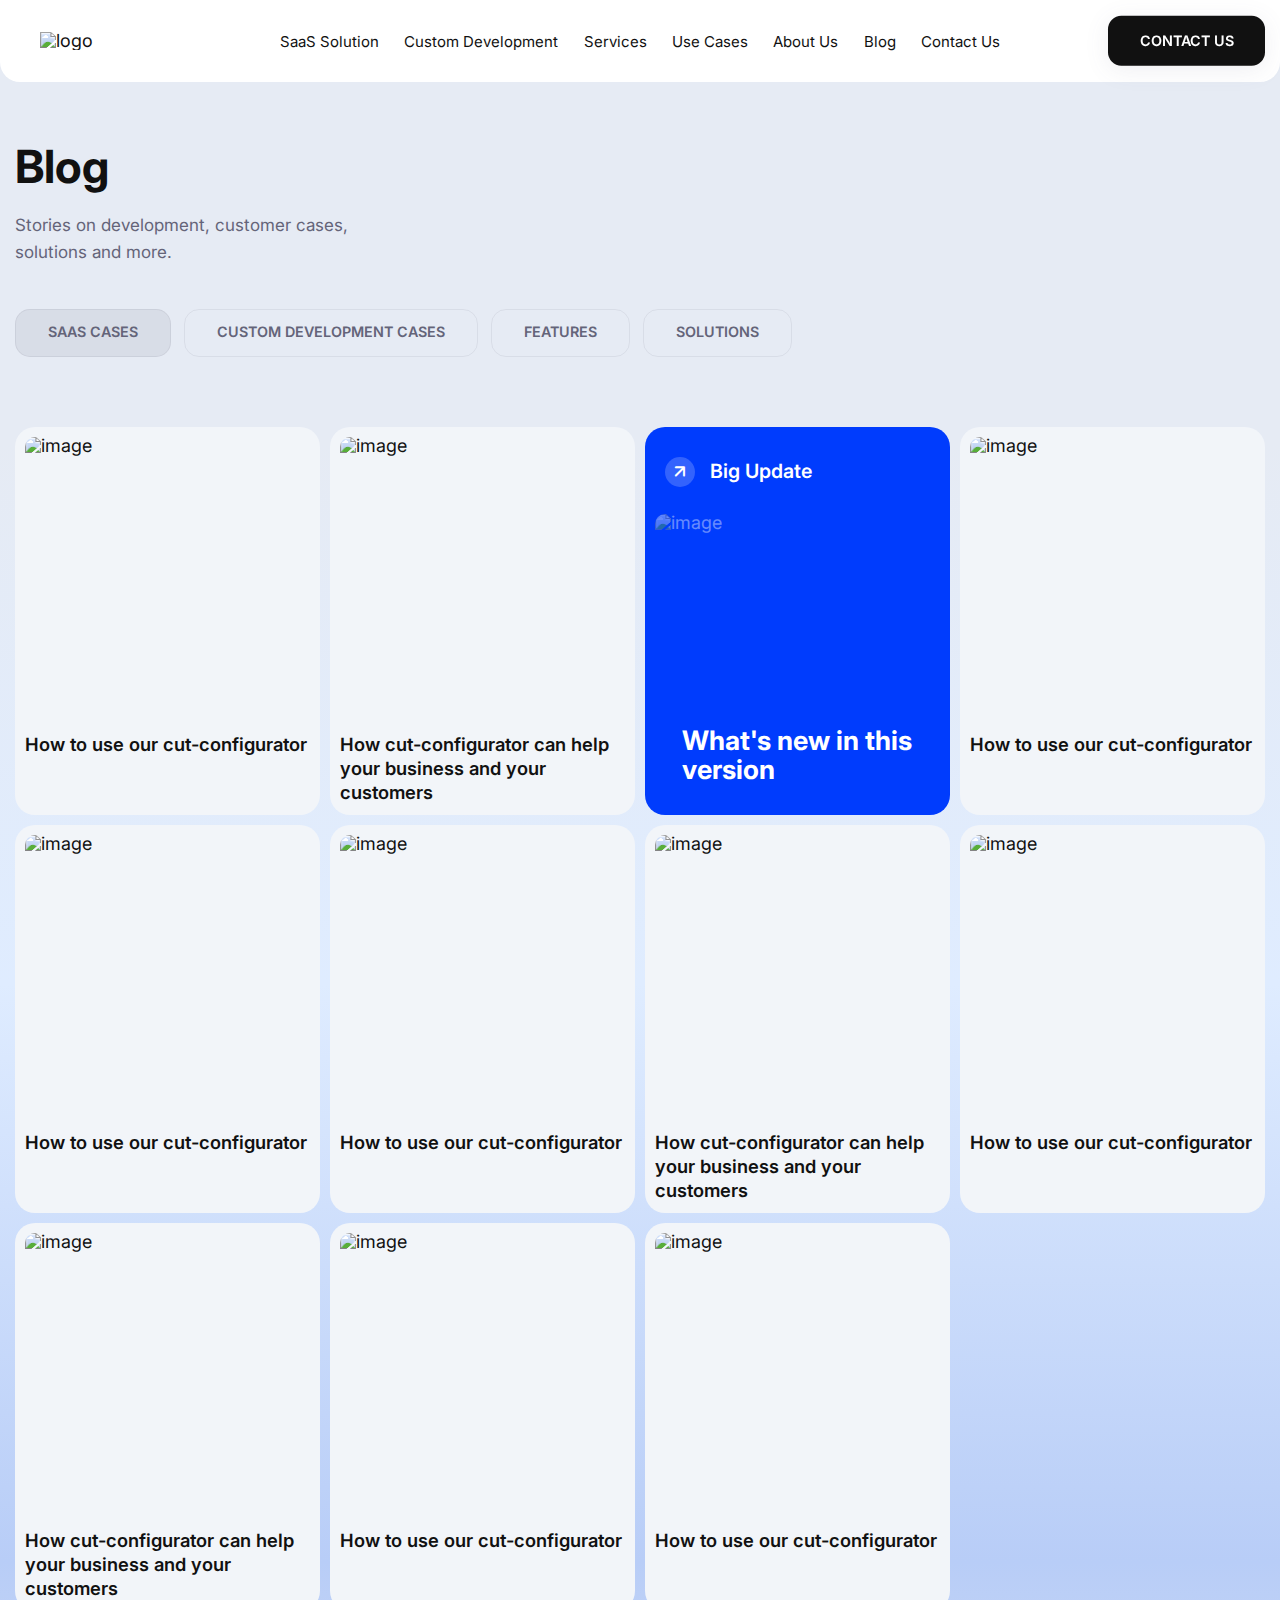
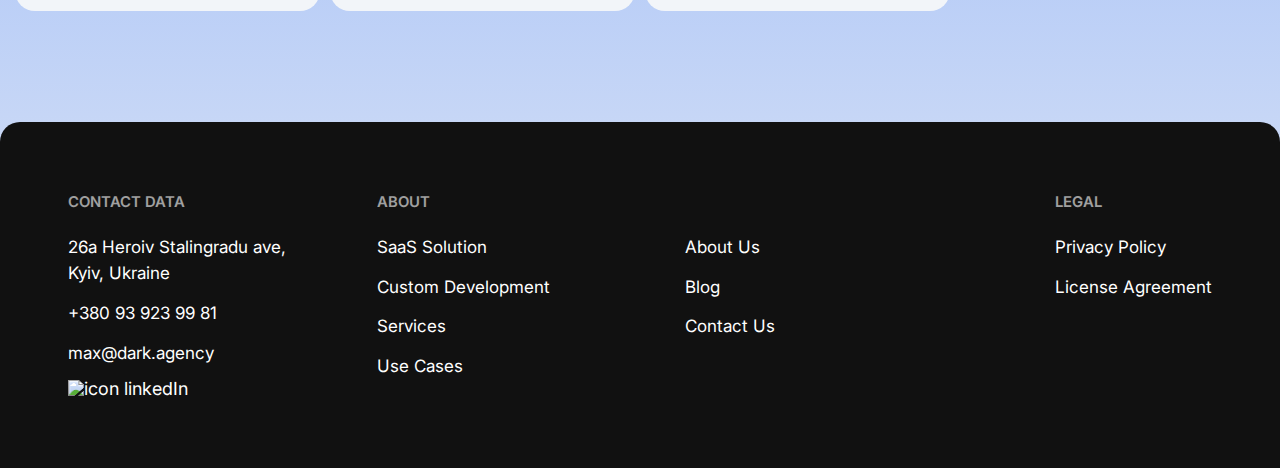
==== blog.html @ 87452d44 "Add files via upload" ====
<!DOCTYPE html>
<html lang="en">

<head>
	<title>Blog</title>
	<meta charset="UTF-8">
	<meta name="format-detection" content="telephone=no">
	<!-- <style>body{opacity: 0;}</style> -->
	<link rel="stylesheet" href="css/style.min.css?_v=20240519044227">
	<link rel="stylesheet" href="files/intl-tel-input/intlTelInput.css?_v=20240519044227">
	<link rel="shortcut icon" href="favicon.ico">
	<!-- <meta name="robots" content="noindex, nofollow"> -->
	<meta name="viewport" content="width=device-width, initial-scale=1.0">
</head>

<body>
	<div class="wrapper">
		<header class="header">
			<div class="header__box">
				<a href="home.html" class="header__logo"><img src="img/logo.svg" alt="logo"></a>
				<div class="header__menu menu">
					<nav class="menu__body">
						<div class="menu__label">Menu</div>
						<ul class="menu__list">
							<li class="menu__item _icon-arrow-link"><a href="saas.html" class="menu__link">SaaS Solution</a></li>
							<li class="menu__item _icon-arrow-link"><a href="dev.html" class="menu__link">Custom Development</a></li>
							<li class="menu__item _icon-arrow-link"><a href="services.html" class="menu__link">Services</a></li>
							<li class="menu__item _icon-arrow-link"><a href="cases.html" class="menu__link">Use Cases</a></li>
							<li class="menu__item _icon-arrow-link"><a href="about.html" class="menu__link">About Us</a></li>
							<li class="menu__item _icon-arrow-link"><a href="#" class="menu__link">Blog</a></li>
							<li class="menu__item _icon-arrow-link"><a href="contact.html" class="menu__link">Contact Us</a></li>
						</ul>
					</nav>
				</div>
				<a href="#" data-popup="#popup" data-da=".menu__body, 1200" class="header__button button">Contact us</a>
				<div class="header__actions">
					<a href="#" data-popup="#popup" class="header__button-mobile button _icon-mail"><span>Contact us</span></a>
					<button type="button" class="menu__icon icon-menu"><span></span></button>
				</div>
			</div>
		</header>

		<main class="page-blog">
			<section class="page-blog__hero hero-blog">
				<div class="hero-blog__container">
					<div class="hero-blog__top">
						<h1 class="hero-blog__title">Blog</h1>
						<div class="hero-blog__text text">Stories on development, customer cases, solutions and more.</div>
					</div>
					<div class="hero-blog__top__cards">
						<div class="cards-blog">
							<div class="cards-blog__nav-box">
								<nav class="cards-blog__navigation">
									<button data-filter="Saas-cases" type="button" class="cards-blog__title active">Saas cases</button>
									<button data-filter="dev-cases" type="button" class="cards-blog__title">custom development cases</button>
									<button data-filter="features" type="button" class="cards-blog__title">features</button>
									<button data-filter="solutions" type="button" class="cards-blog__title">solutions</button>
								</nav>
							</div>
							<div class="cards-blog__content">
								<article data-filter="Saas-cases" class="cards-blog__item item-blog">
									<a href="article.html" class="item-blog__image">
										<img src="img/our-blog/image_1.webp" alt="image">
									</a>
									<div class="item-blog__body">
										<a href="article.html" class="item-blog__title">How to use our cut-configurator</a>
										<a href="article.html" class="item-blog__button button">Read article</a>
									</div>
								</article>
								<article data-filter="dev-cases" class="cards-blog__item item-blog">
									<a href="article.html" class="item-blog__image">
										<img src="img/our-blog/image_2.webp" alt="image">
									</a>
									<div class="item-blog__body">
										<a href="article.html" class="item-blog__title">How cut-configurator can help your business and your customers</a>
										<a href="article.html" class="item-blog__button button">Read article</a>
									</div>
								</article>
								<article data-filter="features" class="cards-blog__item item-blog item-blog-blue">
									<div class="item-blog__label _icon-arrow-link">Big Update</div>
									<a href="article.html" class="item-blog__image item-blog__image-blue">
										<img src="img/our-blog/image_4.webp" alt="image">
									</a>
									<a href="article.html" class="item-blog__title item-blog__title-blue">What's new in this version</a>
								</article>
								<article data-filter="Saas-cases" class="cards-blog__item item-blog">
									<a href="article.html" class="item-blog__image">
										<img src="img/our-blog/image_3.webp" alt="image">
									</a>
									<div class="item-blog__body">
										<a href="article.html" class="item-blog__title">How to use our cut-configurator</a>
										<a href="article.html" class="item-blog__button button">Read article</a>
									</div>
								</article>
								<article data-filter="solutions" class="cards-blog__item item-blog">
									<a href="article.html" class="item-blog__image">
										<img src="img/our-blog/image_3.webp" alt="image">
									</a>
									<div class="item-blog__body">
										<a href="article.html" class="item-blog__title">How to use our cut-configurator</a>
										<a href="article.html" class="item-blog__button button">Read article</a>
									</div>
								</article>
								<article data-filter="features" class="cards-blog__item item-blog">
									<a href="article.html" class="item-blog__image">
										<img src="img/our-blog/image_1.webp" alt="image">
									</a>
									<div class="item-blog__body">
										<a href="article.html" class="item-blog__title">How to use our cut-configurator</a>
										<a href="article.html" class="item-blog__button button">Read article</a>
									</div>
								</article>
								<article data-filter="solutions" class="cards-blog__item item-blog">
									<a href="article.html" class="item-blog__image">
										<img src="img/our-blog/image_2.webp" alt="image">
									</a>
									<div class="item-blog__body">
										<a href="article.html" class="item-blog__title">How cut-configurator can help your business and your customers</a>
										<a href="article.html" class="item-blog__button button">Read article</a>
									</div>
								</article>
								<article data-filter="Saas-cases" class="cards-blog__item item-blog">
									<a href="article.html" class="item-blog__image">
										<img src="img/our-blog/image_1.webp" alt="image">
									</a>
									<div class="item-blog__body">
										<a href="article.html" class="item-blog__title">How to use our cut-configurator</a>
										<a href="article.html" class="item-blog__button button">Read article</a>
									</div>
								</article>
								<article data-filter="Saas-cases" class="cards-blog__item item-blog">
									<a href="article.html" class="item-blog__image">
										<img src="img/our-blog/image_2.webp" alt="image">
									</a>
									<div class="item-blog__body">
										<a href="article.html" class="item-blog__title">How cut-configurator can help your business and your customers</a>
										<a href="article.html" class="item-blog__button button">Read article</a>
									</div>
								</article>
								<article data-filter="dev-cases" class="cards-blog__item item-blog">
									<a href="article.html" class="item-blog__image">
										<img src="img/our-blog/image_3.webp" alt="image">
									</a>
									<div class="item-blog__body">
										<a href="article.html" class="item-blog__title">How to use our cut-configurator</a>
										<a href="article.html" class="item-blog__button button">Read article</a>
									</div>
								</article>
								<article data-filter="dev-cases" class="cards-blog__item item-blog">
									<a href="article.html" class="item-blog__image">
										<img src="img/our-blog/image_1.webp" alt="image">
									</a>
									<div class="item-blog__body">
										<a href="article.html" class="item-blog__title">How to use our cut-configurator</a>
										<a href="article.html" class="item-blog__button button">Read article</a>
									</div>
								</article>
							</div>
						</div>
					</div>
				</div>
			</section>
		</main>
		<footer class="footer">
			<div class="footer__box">
				<div class="footer__body">
					<div class="footer__contact contact-footer">
						<div class="contact-footer__label footer__label">Contact data</div>
						<div class="contact-footer__body">
							<a href="https://maps.app.goo.gl/h1xusUTWnPDBeWwU9" class="contact-footer__link footer__link">26a Heroiv Stalingradu ave,
								Kyiv, Ukraine</a>
							<a href="tel:+380939239981" class="contact-footer__link footer__link">+380 93 923 99 81</a>
							<a href="mailto:max@dark.agency" class="contact-footer__link footer__link">max@dark.agency</a>
							<a href="#" class="contact-footer__link-social">
								<img src="img/icons/icon-linkedIn.svg" alt="icon linkedIn">
							</a>
						</div>
					</div>
					<div class="footer__about about-footer">
						<div class="about-footer__label footer__label">About</div>
						<nav class="about-footer__body">
							<ul class="about-footer__list">
								<li class="about-footer__item"><a href="saas.html" class="about-footer__link footer__link">SaaS Solution</a></li>
								<li class="about-footer__item"><a href="about.html" class="about-footer__link footer__link">About Us</a></li>
								<li class="about-footer__item"><a href="dev.html" class="about-footer__link footer__link">Custom Development</a></li>
								<li class="about-footer__item"><a href="#" class="about-footer__link footer__link">Blog</a></li>
								<li class="about-footer__item"><a href="services.html" class="about-footer__link footer__link">Services</a></li>
								<li class="about-footer__item"><a href="contact.html" class="about-footer__link footer__link">Contact Us</a></li>
								<li class="about-footer__item"><a href="cases.html" class="about-footer__link footer__link">Use Cases</a></li>
							</ul>
						</nav>
					</div>
					<div class="footer__legal legal-footer">
						<div class="legal-footer__label footer__label">Legal</div>
						<div class="legal-footer__body">
							<a href="#" class="legal-footer__link footer__link">Privacy Policy</a>
							<a href="#" class="legal-footer__link footer__link">License Agreement</a>
						</div>
					</div>
				</div>
			</div>
		</footer>
	</div>
	<div id="popup" aria-hidden="true" class="popup">
		<div class="popup__wrapper">
			<div class="popup__content">
				<div class="popup__close-block">
					<div class="popup__dot"></div>
					<div class="popup__dot"></div>
					<button data-close type="button" class="popup__close">
						<img src="img/icons/icon-close.svg" alt="icon">
					</button>
				</div>
				<div class="popup__body">
					<div class="popup__images">
						<div class="popup__image popup__image_1">
							<img src="img/popup/image_1.webp" alt="image">
						</div>
						<div class="popup__image popup__image_2">
							<img src="img/popup/image_2.webp" alt="image">
						</div>

					</div>
					<div class="popup__box">
						<h2 class="popup__title">Get in Touch</h2>
						<div class="popup__text">Simply want to connect or have a general inquiry? Feel free to reach out, and we’ll get back to you as soon as we can.</div>
						<div class="popup__form">
							<form action="files/sendmail/sendmail.php" method="POST" class="form__body">
								<div class="form__item">
									<label for="formFirstNamePopup" class="form__label">First Name</label>
									<input type="text" name="form[first-name]" id="formFirstNamePopup" data-error="Error" placeholder="John" class="input">
								</div>
								<div class="form__item">
									<label for="formLastNamePopup" class="form__label">last Name</label>
									<input type="text" name="form[last-name]" id="formLastNamePopup" data-error="Error" placeholder="" class="input">
								</div>
								<div class="form__item">
									<label for="formEmailPopup" class="form__label">Email</label>
									<input type="email" name="form[email]" id="formEmailPopup" data-error="Error" placeholder="E-mail" class="input">
								</div>
								<div class="form__item">
									<label for="formCountryPopup" class="form__label">Country</label>
									<input type="text" name="form[country]" id="formCountryPopup" data-error="Error" placeholder="Germany" class="input">
								</div>
								<div class="form__item">
									<label for="formPhonePopup" class="form__label">Phone</label>
									<input type="tel" name="form[phone]" id="formPhonePopup" data-error="Error" placeholder="" class="input">
								</div>
								<div class="form__item">
									<label for="formNamePopup" class="form__label">First Name</label>
									<input type="text" name="form[name]" id="formNamePopup" data-error="Error" placeholder="Optional" class="input">
								</div>
								<div class="form__item form__item_message">
									<label for="formMessagePopup" class="form__label">Message</label>
									<input type="text" name="form[message]" id="formMessagePopup" data-error="Error" placeholder="Message" class="input input_message-popup">
								</div>
								<button type="submit" class="button">Send request</button>
							</form>
						</div>
					</div>
				</div>
			</div>
		</div>
	</div>
	<script src="js/app.min.js?_v=20240519044227"></script>
	<script src="files/intl-tel-input/intlTelInput.js?_v=20240519044227"></script>
	<script src="files/intl-tel-input/utils.js?_v=20240519044227"></script>
</body>

</html>
---- css/style.min.css ----
@import url(https://fonts.googleapis.com/css?family=Inter:regular,600,700&display=swap);@import url(https://fonts.googleapis.com/css?family=Allerta+Stencil:regular&display=swap);@font-face{font-family:icons;font-display:swap;src:url(../fonts/icons.woff2) format("woff2");font-weight:400;font-style:normal}[class*=_icon-]::before{font-family:icons;font-style:normal;font-weight:400;font-variant:normal;text-transform:none;line-height:1;-webkit-font-smoothing:antialiased;-moz-osx-font-smoothing:grayscale}._icon-app:before{content:"\e906";color:#003cfd}._icon-idea:before{content:"\e907";color:#003cfd}._icon-strategy:before{content:"\e905";color:#003cfd}._icon-commerce:before{content:"\e904"}._icon-code:before{content:"\e903"}._icon-arrow-link:before{content:"\e900";color:#fff}._icon-arrow:before{content:"\e901";color:#fff}._icon-mail:before{content:"\e902";color:#fff}*{padding:0;margin:0;border:0}*,*::after,*::before{box-sizing:border-box}*::after,*::before{display:inline-block}body,html{height:100%;min-width:320px}body{color:#111;line-height:1;font-family:Inter;font-size:1.125rem;-ms-text-size-adjust:100%;-moz-text-size-adjust:100%;-webkit-text-size-adjust:100%;-webkit-font-smoothing:antialiased;-moz-osx-font-smoothing:grayscale}button,input,textarea{font-family:Inter;font-size:inherit;line-height:inherit;color:inherit;background-color:transparent}input,textarea{width:100%}button,option,select{cursor:pointer}a{display:inline-block;color:inherit;text-decoration:none}ul li{list-style:none}img{vertical-align:top}h1,h2,h3,h4,h5,h6{font-weight:inherit;font-size:inherit}.lock body{overflow:hidden;touch-action:none;-ms-scroll-chaining:none;overscroll-behavior:none}.wrapper{min-height:100%;display:flex;flex-direction:column;overflow:hidden;background:linear-gradient(180deg,#e6ebf4 21.42%,#dfecff 47.55%,#b8cdf7 75.49%,#e6ebf4 100%)}@supports (overflow:clip){.wrapper{overflow:clip}}.wrapper > main{flex:1 1 auto}.wrapper > *{min-width:0}[class*=__container]{max-width:83.875rem;margin:0 auto;padding:0 .9375rem}.button{display:inline-flex;justify-content:center;align-items:center;padding:0 2.1875rem;height:3.375rem;border-radius:.9375rem;font-size:.9375rem;line-height:145%;font-weight:600;text-transform:uppercase;color:#fff;background-color:#003cfd;transition:all .5s ease 0s}.button:active{background-color:#0037ea;color:rgba(255,255,255,.7)}.button--fw{width:100%}.button_big{height:4.375rem;padding:0 5rem;font-size:1.125rem}.button_white{border:1px solid #fff;background-color:transparent;box-shadow:0 4px 24px 0 rgba(96,96,129,.1)}input[type=email],input[type=tel],input[type=text],textarea{-webkit-appearance:none;appearance:none}.input{border-radius:0!important;width:100%;display:block;padding:0;height:1.5625rem;caret-color:inherit;font-size:1rem}.input._form-focus{outline:0}.input[placeholder]:not([data-placeholder-nohiden])::-webkit-input-placeholder{-webkit-transition:opacity .3s;transition:opacity .3s}.input[placeholder]:not([data-placeholder-nohiden]):-ms-input-placeholder{-ms-transition:opacity .3s;transition:opacity .3s}.input[placeholder]:not([data-placeholder-nohiden])::-ms-input-placeholder{-ms-transition:opacity .3s;transition:opacity .3s}.input[placeholder]:not([data-placeholder-nohiden])::placeholder{transition:opacity .3s}.input[placeholder]:not([data-placeholder-nohiden]):focus::-webkit-input-placeholder{opacity:0}.input[placeholder]:not([data-placeholder-nohiden]):focus:-ms-input-placeholder{opacity:0}.input[placeholder]:not([data-placeholder-nohiden]):focus::-ms-input-placeholder{opacity:0}.input[placeholder]:not([data-placeholder-nohiden]):focus::placeholder{opacity:0}textarea.input{resize:none;padding:0 0}body::after{content:"";background-color:rgba(0,0,0,.5);position:fixed;width:100%;height:100%;top:0;left:0;opacity:0;transition:opacity .8s ease 0s;pointer-events:none;z-index:149}.popup-show body::after{opacity:1}.popup{position:fixed;top:0;left:0;bottom:0;right:0;padding:30px 10px;transition:visibility .8s ease 0s;visibility:hidden;pointer-events:none}.popup_show{z-index:150;visibility:visible;overflow:auto;pointer-events:auto}.popup_show .popup__content{visibility:visible;-webkit-transform:scale(1);transform:scale(1)}.popup__wrapper{display:flex;flex-direction:column;align-items:center;min-height:100%;flex:1 1 auto;width:100%;display:flex;justify-content:center;align-items:center;position:relative}.popup__content{visibility:hidden;-webkit-transform:scale(0);transform:scale(0);transition:-webkit-transform .3s ease 0s;transition:transform .3s ease 0s;transition:transform .3s ease 0s,-webkit-transform .3s ease 0s;background-color:#fff;padding:70px;width:100%;max-width:1130px;border-radius:20px;overflow:hidden}.lock .popup__content{visibility:visible}.popup__close-block{position:absolute;top:15px;right:15px;display:flex;align-items:center;gap:.6875rem}.popup__dot{width:1rem;height:1rem;border-radius:50%;background-color:#e6ebf4}.popup__close{width:1.875rem;height:1.875rem;border-radius:50%;background-color:#d1d8e5}.popup__close img{max-width:100%}.popup__body{display:flex;justify-content:end}.popup__images{width:34.6875rem;display:flex;flex-direction:column;gap:.625rem;position:absolute;top:1.25rem;left:-14.5rem}.popup__image{width:100%;padding-bottom:68.2882882883%;position:relative}.popup__image img{position:absolute;width:100%;height:100%;top:0;left:0;-o-object-fit:cover;object-fit:cover}.popup__box{flex:0 1 66.262626%}.popup__title{font-size:2rem;font-weight:700;line-height:120%}.popup__title:not(:last-child){margin-bottom:1.25rem}.popup__text{font-size:1.125rem;line-height:155%;color:#646479}.popup__text:not(:last-child){margin-bottom:2.5rem}.ibg{width:100%;height:100%;-o-object-fit:cover;object-fit:cover}.ibg--top{-o-object-position:top;object-position:top}.ibg--bottom{-o-object-position:bottom;object-position:bottom}.ibg--left{-o-object-position:left;object-position:left}.ibg--right{-o-object-position:right;object-position:right}.ibg--contain{-o-object-fit:contain;object-fit:contain}.title{font-size:3rem;font-weight:700;line-height:110%}.text{font-size:1.125rem;line-height:155%;color:#646479}.swiper-pagination-bullet{flex:0 0 1.875rem;width:1.875rem;height:.125rem;border-radius:.125rem;background-color:rgba(255,255,255,.4)}.swiper-pagination-bullet-active{background-color:#fff}.demo{display:flex;justify-content:center}.demo__box{flex:0 1 93.25rem;max-width:100%;background:linear-gradient(134deg,#6000fd 0,#9758fe 17.5%,#ac79ff 29.5%,#f8a540 68.5%,#ff7967 84.5%,#ff6e5a 100%);color:#fff;border-radius:1.25rem;padding:8.125rem 5.625rem 0 5.625rem}.demo__body{max-width:82rem}.demo__content{display:flex;flex-direction:column;align-items:center}.demo__content:not(:last-child){margin-bottom:5rem}.demo__title{max-width:54.625rem;text-align:center}.demo__title:not(:last-child){margin-bottom:1.875rem}.demo__text{max-width:41.0625rem;text-align:center;color:#fff}.demo__text:not(:last-child){margin-bottom:1.875rem}.demo__image{padding-bottom:24.9237804878%;border-radius:1.25rem;overflow:hidden;position:relative}.demo__image img{position:absolute;width:100%;height:100%;top:0;left:0;-o-object-fit:cover;object-fit:cover}.stories__content{display:flex;flex-direction:column;align-items:center}.stories__title{max-width:31.25rem;text-align:center}.stories__text{max-width:40.625rem;text-align:center}.stories__button{background-color:inherit;border:1px solid #003cfd;color:#003cfd;padding:0 5.5rem}.stories__items{display:grid;grid-template-columns:repeat(3,1fr);gap:.625rem}.faq__columns{display:flex;gap:.9375rem}.faq__column{flex:0 1 50%}.faq__title:not(:last-child){margin-bottom:1.875rem}.faq__items{margin-top:.9375rem}.faq__item:not(:last-child){margin-bottom:3.75rem}.item-faq{position:relative}.item-faq:not(:last-child)::after{content:"";position:absolute;bottom:-1.875rem;left:0;width:100%;height:.0625rem;background-color:rgba(0,60,253,.1)}.item-faq__title{font-size:1.25rem;font-weight:600;line-height:110%}.item-faq__title:not(:last-child){margin-bottom:.9375rem}.item-faq__text{font-size:1rem;line-height:155%;color:#646479}.item-blue{padding-left:1.5625rem;position:relative}.item-blue::before{content:"";position:absolute;top:0;left:0;width:.125rem;height:100%;background-color:#003cfd}.item-blue:not(:last-child){margin-bottom:2.5rem}.item-blue__title{font-size:1.25rem;font-weight:600;line-height:110%}.item-blue__title:not(:last-child){margin-bottom:.9375rem}.reviews__top{display:flex;-webkit-column-gap:.9375rem;-moz-column-gap:.9375rem;column-gap:.9375rem}.reviews__top:not(:last-child){margin-bottom:.625rem}.reviews__top_about{flex-direction:column;align-items:center}.reviews__top_about:not(:last-child){margin-bottom:5rem}.reviews__content{flex:0 1 50%}.reviews__title{text-align:center}.reviews__title_about{max-width:31.25rem}.reviews__comment{flex:0 1 50%}.reviews__items{display:grid;grid-template-columns:repeat(3,1fr);gap:.6875rem;align-items:start}.item-reviews{background:rgba(242,245,249,.6);padding:2.5rem;border-radius:1.25rem;display:flex;flex-direction:column;align-items:start;gap:1.25rem}.item-reviews__quote{font-size:1rem;line-height:155%}.item-reviews__author{line-height:120%}.item-reviews__name{font-size:1rem;font-weight:700}.item-reviews__position{font-size:.875rem;opacity:.5}.header{position:fixed;z-index:99;width:100%}.header__box{max-width:93.25rem;margin:0 auto;min-height:5.125rem;background-color:#fff;border-radius:0 0 20px 20px;position:relative;display:flex;justify-content:center;align-items:center;transition:all .5s ease 0s}._header-scroll .header__box{background-color:rgba(255,255,255,.8)}.header__logo{position:absolute;top:50%;left:2.5rem;-webkit-transform:translate(0,-50%);transform:translate(0,-50%);display:flex;align-items:center}.header__logo img{max-width:100%}.header__menu{flex:1 1 100%}.header__actions{position:absolute;top:50%;right:.625rem;-webkit-transform:translate(0,-50%);transform:translate(0,-50%);display:flex;gap:.3125rem;align-items:center}.header__button{box-shadow:0 4px 24px 0 rgba(96,96,129,.1);background-color:#111}.header__button-mobile{display:flex;gap:.5rem;height:2.25rem!important;padding:0 1rem;font-size:.6875rem;border:1px solid #d8e2ef;background-color:#fff;color:#111}.header__button-mobile::before{color:#111;font-size:1.25rem;transition:color .5s ease 0s}.menu{display:flex;justify-content:center;align-items:center}.menu__label{font-weight:600;font-size:.8125rem;line-height:145%;text-transform:uppercase;color:#646479;opacity:.6}.menu__label:not(:last-child){margin-bottom:1.875rem}.menu__list{display:flex;-webkit-column-gap:1.875rem;-moz-column-gap:1.875rem;column-gap:1.875rem;row-gap:.9375rem}.menu__item{font-size:.9375rem;line-height:140%;transition:color .5s ease 0s}@-webkit-keyframes items-slide{100%{opacity:1;-webkit-transform:translate(0,0);transform:translate(0,0)}}@keyframes items-slide{100%{opacity:1;-webkit-transform:translate(0,0);transform:translate(0,0)}}.menu .menu__item:nth-child(1){-webkit-animation-delay:0s;animation-delay:0s}.menu .menu__item:nth-child(2){-webkit-animation-delay:.1s;animation-delay:.1s}.menu .menu__item:nth-child(3){-webkit-animation-delay:.2s;animation-delay:.2s}.menu .menu__item:nth-child(4){-webkit-animation-delay:.3s;animation-delay:.3s}.menu .menu__item:nth-child(5){-webkit-animation-delay:.4s;animation-delay:.4s}.menu .menu__item:nth-child(6){-webkit-animation-delay:.5s;animation-delay:.5s}.menu .menu__item:nth-child(7){-webkit-animation-delay:.6s;animation-delay:.6s}.icon-menu{display:none}.footer{position:relative;z-index:2}.footer__box{max-width:93.25rem;margin:0 auto;background-color:#111;color:#fff;border-radius:20px 20px 0 0;padding:5rem 5.625rem}.footer__body{display:flex;gap:5rem}.footer__label{font-weight:600;line-height:145%;text-transform:uppercase;opacity:.6}.footer__label:not(:last-child){margin-bottom:1.25rem}.footer__link{max-width:15rem;line-height:155%;font-size:1.125rem;transition:color .5s ease 0s}.footer__about{flex:1 1 auto}.contact-footer__body{display:flex;flex-direction:column;gap:.9375rem}.about-footer__list{display:grid;grid-template-columns:repeat(2,1fr);justify-content:space-between;gap:.9375rem}.legal-footer__body{display:flex;flex-direction:column;gap:.9375rem}.page__hero{margin-top:10.375rem;margin-bottom:7.5rem}.page__cut-config{margin-bottom:8.125rem}.page__what-we-do{margin-bottom:8.125rem}.page__materials{margin-bottom:8.125rem}.page__solutions{margin-bottom:21.375rem}.page__reviews{margin-bottom:8.125rem}.page__our-blog{margin-bottom:8.125rem}.page__request{margin-bottom:8.125rem}.hero__body{display:flex;align-items:center;gap:2.5rem}.hero__content{flex:0 0 50%}.hero__title{font-size:3.75rem;font-weight:700;line-height:110%;max-width:36rem}.hero__text{max-width:31.25rem}.hero__button{height:4.375rem;padding:0 5rem}.hero__media{flex:0 1 50%;padding-bottom:37.9573170732%;position:relative}.hero__media video{position:absolute;width:100%;height:100%;top:0;left:0;-o-object-fit:cover;object-fit:cover;mix-blend-mode:darken}.cut-config{position:relative;z-index:2}.cut-config::before{content:"cut configurator";position:absolute;z-index:-1;width:100%;text-align:center;top:-4.125rem;left:0;font-family:Allerta Stencil;font-size:7.5rem;line-height:110%;text-transform:uppercase;color:rgba(0,60,253,.05)}.cut-config__body{border-radius:1.25rem;overflow:hidden}.cut-config__head{aspect-ratio:1312/54}.cut-config__media{padding-bottom:57.1646341463%;position:relative}.cut-config__media video{position:absolute;width:100%;height:100%;top:0;left:0;-o-object-fit:cover;object-fit:cover}.what-we-do__container{overflow:clip!important;position:relative;z-index:2}.what-we-do__container::before{content:"Services";position:absolute;z-index:-1;width:100%;top:50%;left:0;-webkit-transform:translate(0,-50%);transform:translate(0,-50%);font-family:Allerta Stencil;font-size:7.5rem;line-height:110%;text-transform:uppercase;color:rgba(0,60,253,.05)}.what-we-do__columns{display:flex;gap:1.5625rem}.what-we-do__column{flex:0 1 50%}.content-what-we-do{position:sticky;top:.9375rem}.content-what-we-do__text{max-width:27.5rem}.item-what-we-do{border-radius:1.25rem;padding:2.5rem;background:linear-gradient(134deg,#6000fd 0,#9758fe 17.5%,#ac79ff 29.5%,#f8a540 68.5%,#ff7967 84.5%,#ff6e5a 100%);color:#fff}.item-what-we-do:not(:last-child){margin-bottom:.625rem}.item-what-we-do_white{background:#fff}.item-what-we-do__top{display:flex;align-items:center;gap:1.25rem}.item-what-we-do__top:not(:last-child){margin-bottom:2.5rem}.item-what-we-do__icon{width:2.5rem;height:2.5rem;border-radius:50%;background:rgba(255,255,255,.2);display:flex;justify-content:center;align-items:center}.item-what-we-do__icon::before{font-size:1.5rem}.item-what-we-do__icon_black{background:#111}.item-what-we-do__icon_black::before{color:#fff}.item-what-we-do__title{font-size:1.5625rem;line-height:110%;font-weight:600}.item-what-we-do__title_black{color:#111}.item-what-we-do__image{aspect-ratio:576/313}.item-what-we-do__text{font-size:1rem;line-height:155%}.item-what-we-do__text:not(:last-child){margin-bottom:2.5rem}.item-what-we-do__text_grey{color:#646479}.materials{display:flex;justify-content:center}.materials__box{flex:0 1 93.25rem;max-width:100%;background-color:#003cfd;border-radius:1.25rem;padding:8.125rem 5.625rem;text-align:center;overflow:hidden;position:relative}.materials__box::before{content:"Materials";position:absolute;width:100%;text-align:center;top:4rem;left:0;font-family:Allerta Stencil;font-size:7.5rem;line-height:110%;text-transform:uppercase;color:rgba(230,235,244,.1)}.materials__top{display:flex;flex-direction:column;align-items:center;color:#fff}.materials__title{max-width:50rem}.materials__text{max-width:40.9375rem;font-size:1.125rem;line-height:155%}.materials__slider-box{max-width:82rem}.materials__slider{overflow:visible!important;min-width:0}.materials__pagination{width:100%;height:.125rem;display:flex;justify-content:center;align-items:center;gap:.625rem;margin-top:1.875rem}.item-materials{position:relative;min-height:31.125rem;padding:2.5rem;border-radius:1.25rem;overflow:hidden;display:flex;flex-direction:column;justify-content:space-between;align-items:start}.item-materials__label{position:relative;z-index:2;display:flex;align-items:center;gap:1.25rem;line-height:110%;font-weight:600}.item-materials__label::before{font-size:1.375rem;font-weight:600;width:40px;height:40px;border-radius:50%;background-color:#111;display:flex;justify-content:center;align-items:center}.item-materials__image{position:absolute;top:0;left:0;width:100%;height:100%;-webkit-filter:blur(4px);filter:blur(4px)}.hover .item-materials__image{-webkit-filter:none;filter:none}.item-materials__button{opacity:0;visibility:hidden;pointer-events:none;transition:all .5s ease 0s}.hover .item-materials__button{position:relative;z-index:2;opacity:1;visibility:visible;pointer-events:auto}.solutions{position:relative;z-index:2}.solutions::before{content:"solution for business";position:absolute;z-index:-1;width:100%;text-align:center;bottom:-13.25rem;left:0;font-family:Allerta Stencil;font-size:7.5rem;line-height:110%;text-transform:uppercase;color:rgba(0,60,253,.05)}.solutions__content{display:flex;flex-direction:column;align-items:center}.solutions__title{max-width:31.25rem;text-align:center}.solutions__text{max-width:41.0625rem;text-align:center}.solutions__button{background-color:inherit;border:1px solid #003cfd;color:#003cfd;padding:0 5.5rem}.solutions__items{display:grid;grid-template-columns:repeat(3,1fr);gap:.625rem}.item-solutions{display:flex;flex-direction:column}.item-solutions__image{border-radius:1.25rem;overflow:hidden;position:relative;padding-bottom:99.7679814385%;transition:all .5s ease 0s}.item-solutions__image img{position:absolute;width:100%;height:100%;top:0;left:0;-o-object-fit:cover;object-fit:cover;opacity:0;visibility:hidden;transition:all .5s ease 0s}.touch .item-solutions__image img{opacity:1;visibility:visible}.item-solutions__image:not(:last-child){margin-bottom:.625rem}.item-solutions__body{flex:1 1 auto;padding:1.5625rem 1.875rem;display:flex;flex-direction:column;justify-content:stretch}.item-solutions__title-link{flex:1 1 auto}.item-solutions__title-link:not(:last-child){margin-bottom:1.25rem}.item-solutions__title{font-size:1.5625rem;font-weight:600;line-height:110%;display:flex;align-items:center;justify-content:start}.item-solutions__title::before{width:2.5rem;height:2.5rem;border-radius:50%;background-color:#111;display:flex;justify-content:center;align-items:center;font-weight:600}.item-solutions__text{font-size:1rem;line-height:155%}.item-solutions__text:not(:last-child){margin-bottom:1.5625rem}.item-solutions__button{width:100%}.comment-reviews{background:linear-gradient(134deg,#6000fd 0,#9758fe 17.5%,#ac79ff 29.5%,#f8a540 68.5%,#ff7967 84.5%,#ff6e5a 100%);color:#fff;padding:2.5rem;border-radius:1.25rem}.comment-reviews__icon{display:block}.comment-reviews__icon:not(:last-child){margin-bottom:1.875rem}.comment-reviews__quote{font-size:1.5625rem;font-weight:600;line-height:130%}.comment-reviews__quote:not(:last-child){margin-bottom:1.25rem}.comment-reviews__author{text-align:right;line-height:155%;font-size:1rem}.our-blog{display:flex;justify-content:center}.our-blog__box{flex:0 1 93.25rem;max-width:100%;margin:0 .625rem;background-color:#111;color:#fff;border-radius:1.25rem;padding:8.125rem 5.625rem;display:flex;flex-direction:column}.our-blog__columns{display:flex;gap:.9375rem}.our-blog__column{flex:0 1 50%}.our-blog__column-button{align-self:end;text-align:right}.our-blog__slider-box{max-width:82rem}.our-blog__slider{overflow:visible!important;min-width:0}.our-blog__pagination{width:100%;height:2px;display:flex;justify-content:center;align-items:center;gap:.625rem;margin-top:1.875rem}.item-our-blog{padding:.625rem;background-color:#1f1f1f;border-radius:1.25rem;height:26.125rem;overflow:hidden;display:flex;flex-direction:column;position:relative}.item-our-blog-blue{background-color:#003cfd;color:#fff}.item-our-blog__image{flex:1 0 18.75rem;position:relative;width:100%;border-radius:.625rem;overflow:hidden;transition:all .5s ease 0s}.item-our-blog__image img{position:absolute;width:100%;height:100%;top:0;left:0;-o-object-fit:cover;object-fit:cover}.item-our-blog__image:not(:last-child){margin-bottom:1.25rem}.item-our-blog__image-blue{opacity:.4}.item-our-blog__image-blue:not(:last-child){margin-bottom:0}.item-our-blog__body{flex:1 0 9.5rem;display:flex;flex-direction:column;align-items:start;color:#fff}.item-our-blog__title{flex:1 1 auto;font-size:1.25rem;line-height:130%;font-weight:600}.item-our-blog__title:not(:last-child){margin-bottom:1.25rem}.item-our-blog__title-blue{font-size:1.875rem;line-height:110%;font-weight:700;max-width:15rem;position:absolute;left:40px;bottom:30px}.item-our-blog__label{display:flex;align-items:center;gap:.9375rem;font-weight:600;line-height:110%;padding-top:1.25rem;padding-left:.625rem;padding-right:.625rem}.item-our-blog__label::before{width:1.875rem;height:1.875rem;border-radius:50%;background:rgba(255,255,255,.2);display:flex;justify-content:center;align-items:center;font-weight:600;transition:all .5s ease 0s}.item-our-blog__label:not(:last-child){margin-bottom:1.875rem}.request__container{position:relative;z-index:2}.request__container::before{content:"questions?";position:absolute;z-index:-1;width:100%;bottom:-1.1875rem;left:0;font-family:Allerta Stencil;font-size:7.5rem;line-height:110%;text-transform:uppercase;color:rgba(0,60,253,.05)}.request__body{display:flex;gap:.9375rem}.request__content{flex:0 1 50%}.request__title:not(:last-child){margin-bottom:1.875rem}.request__text{max-width:27.5rem}.request__form{flex:0 1 50%}.form__body{display:grid;grid-template-columns:repeat(2,1fr);-webkit-column-gap:2.5rem;-moz-column-gap:2.5rem;column-gap:2.5rem;row-gap:1.875rem}.form__item{display:flex;flex-direction:column;gap:.9375rem;position:relative}.form__item::after{content:"";position:absolute;left:0;bottom:-10px;width:100%;height:.0625rem;background-color:rgba(100,100,121,.4)}.form__label{font-weight:600;line-height:145%;text-transform:uppercase}.page-saas__hero{margin-top:10.375rem;margin-bottom:8.125rem}.page-saas__introduction{margin-bottom:8.125rem}.page-saas__reasons{margin-bottom:8.125rem}.page-saas__materials{margin-bottom:8.125rem}.page-saas__components{margin-bottom:8.125rem}.page-saas__integration{margin-bottom:8.125rem}.page-saas__stories{margin-bottom:18.25rem}.page-saas__faq{margin-bottom:5rem;position:relative}.page-saas__faq::before{content:"cut configurator";position:absolute;width:100%;text-align:center;top:-13.25rem;left:0;font-family:Allerta Stencil;font-size:7.5rem;line-height:110%;text-transform:uppercase;color:rgba(0,60,253,.05)}.page-saas__demo{-webkit-transform:translateY(50px);transform:translateY(50px)}.hero-saas__body{display:flex;align-items:start;gap:4.375rem}.hero-saas__media{flex:0 0 50%;padding-bottom:34.1463414634%;border-radius:1.25rem;overflow:hidden;position:relative}.hero-saas__media img,.hero-saas__media video{position:absolute;width:100%;height:100%;top:0;left:0;-o-object-fit:cover;object-fit:cover}.hero-saas__content{flex:0 1 50%}.hero-saas__title{max-width:36.25rem;font-size:3.375rem;font-weight:700;line-height:110%}.hero-saas__title:not(:last-child){margin-bottom:1.875rem}.hero-saas__text{max-width:31.25rem}.hero-saas__text:not(:last-child){margin-bottom:2.5rem}.introduction-saas__box{max-width:93.25rem;margin:0 auto;display:flex;flex-direction:column;align-items:center;position:relative}.introduction-saas__box::after{content:"saas solution";position:absolute;z-index:2;width:100%;text-align:center;bottom:-4.125rem;left:0;font-family:Allerta Stencil;font-size:7.5rem;line-height:110%;text-transform:uppercase;text-align:center;color:rgba(0,60,253,.05)}.introduction-saas__content{position:sticky;top:0}.introduction-saas__media-box{max-width:82rem;margin:0 20px;border-radius:1.25rem;overflow:hidden;position:relative;z-index:2;top:-10.875rem}.introduction-saas__media-head{aspect-ratio:1312/54;max-width:100%}.introduction-saas__media{padding-bottom:57.1646341463%;position:relative}.introduction-saas__media video{position:absolute;width:100%;height:100%;top:0;left:0;-o-object-fit:cover;object-fit:cover}.content-introduction-saas{border-radius:1.25rem;background-color:#003cfd;color:#fff;padding:8.125rem 5.625rem;min-height:39.25rem}.content-introduction-saas__columns{display:flex;gap:1.25rem}.content-introduction-saas__column{flex:0 1 50%}.content-introduction-saas__text{color:#e6ebf4}.content-introduction-saas__text p:not(:last-child){margin-bottom:1.5625rem}.reasons-saas__body{display:flex;flex-direction:column;align-items:center;gap:5rem}.reasons-saas__title{max-width:54.375rem;text-align:center}.reasons-saas__items{flex:1 1 auto;display:grid;grid-template-columns:repeat(4,1fr);-webkit-column-gap:.625rem;-moz-column-gap:.625rem;column-gap:.625rem}.item-reasons-saas{border-radius:1.25rem;background-color:#f2f5f9;padding:1.875rem}.item-reasons-saas__icon{max-width:2.5rem}.item-reasons-saas__icon img{max-width:100%}.item-reasons-saas__icon:not(:last-child){margin-bottom:1.875rem}.item-reasons-saas__title{font-size:1.25rem;line-height:110%;font-weight:600}.item-reasons-saas__title:not(:last-child){margin-bottom:1.25rem}.item-reasons-saas__text{font-size:1rem;line-height:155%}.materials-saas{display:flex;justify-content:center}.materials-saas__box{flex:0 1 93.25rem;max-width:100%;background-color:#003cfd;border-radius:1.25rem;padding:8.125rem 5.625rem;text-align:center;overflow:hidden;position:relative}.materials-saas__box::before{content:"Materials";position:absolute;width:100%;text-align:center;top:4rem;left:0;font-family:Allerta Stencil;font-size:7.5rem;line-height:110%;text-transform:uppercase;color:rgba(230,235,244,.1)}.materials-saas__body{display:flex;flex-direction:column;align-items:center}.materials-saas__title{max-width:54.625rem;color:#fff}.materials-saas__title:not(:last-child){margin-bottom:1.875rem}.materials-saas__text{max-width:41.0625rem;color:#e6ebf4}.materials-saas__text:not(:last-child){margin-bottom:3.125rem}.materials-saas__tabs{max-width:100%}.materials-saas__tabs:not(:last-child){margin-bottom:2.5rem}.materials-saas__text-bottom{max-width:41.0625rem;color:#e6ebf4}.materials-saas__text-bottom:not(:last-child){margin-bottom:1.875rem}.materials-saas__button{background-color:#fff;color:#003cfd}.tabs-materials-saas{width:100%;position:relative}.tabs-materials-saas::after{content:"";position:absolute;width:4.625rem;height:5.375rem;top:-2.25rem;right:18rem;background:url(../img/saas/materials/decor.svg) center/cover no-repeat}.tabs-materials-saas__navigation{display:flex;gap:.9375rem;justify-content:center}.tabs-materials-saas__navigation:not(:last-child){margin-bottom:3.125rem}.tabs-materials-saas__title{font-size:.9375rem;font-weight:600;line-height:145%;text-transform:uppercase;color:#fff;height:3.125rem;padding:0 2.1875rem;border:1px solid rgba(255,255,255,.2);border-radius:.9375rem;transition:all .5s ease 0s}.tabs-materials-saas__title._tab-active{border-color:#fff;box-shadow:0 4px 24px 0 rgba(96,96,129,.1)}.tabs-materials-saas__content{width:100%;height:46.125rem}.tabs-materials-saas__body{width:100%;height:100%;border-radius:1.25rem;overflow:hidden;position:relative}.tabs-materials-saas__body img{position:absolute;width:100%;height:100%;top:0;left:0;-o-object-fit:cover;object-fit:cover}.components-saas__body{display:flex;flex-direction:column;align-items:center}.components-saas__title{max-width:50rem;text-align:center}.components-saas__title:not(:last-child){margin-bottom:5rem}.components-saas__row{width:100%;display:grid;gap:.625rem}.components-saas__row_1{grid-template-columns:repeat(2,1fr)}.components-saas__row_2{grid-template-columns:repeat(3,1fr)}.components-saas__row:not(:last-child){margin-bottom:.625rem}.item-components-saas{border-radius:1.25rem;background-color:#f2f5f9;padding:3.125rem 3.125rem 0 3.125rem;display:flex;flex-direction:column}.item-components-saas__content_all{flex:1 1 auto}.item-components-saas__content:not(:last-child){margin-bottom:2.5rem}.item-components-saas__title{font-size:2rem;line-height:120%;font-weight:700}.item-components-saas__title:not(:last-child){margin-bottom:.9375rem}.item-components-saas__text{color:#111;max-width:23.5625rem}.item-components-saas__image{padding-bottom:43.6077057793%;border-radius:20px 20px 0 0;overflow:hidden;position:relative}.item-components-saas__image img{position:absolute;width:100%;height:100%;top:0;left:0;-o-object-fit:contain;object-fit:contain;-o-object-position:top;object-position:top}.item-components-saas__image_small{padding-bottom:63.746223565%}.integration-saas__body{display:flex;gap:5rem;align-items:start;position:relative}.integration-saas__media{flex:0 0 50%;padding-bottom:27.4390243902%;position:sticky;top:60%;top:6.25rem;border-radius:1.25rem;overflow:hidden}.integration-saas__media-mobile img{opacity:1}.integration-saas__media-mobile:not(:last-child){margin-bottom:2.5rem}.integration-saas__image{position:absolute;width:100%;height:100%;top:0;left:0;-o-object-fit:cover;object-fit:cover;opacity:0;transition:opacity .5s ease 0s}.integration-saas__image.active{opacity:1}.integration-saas__content{flex:0 1 50%}.integration-saas__item:not(:last-child){margin-bottom:6.25rem}.integration-saas__item_1._watcher-view .integration-saas__image_3{opacity:1}.integration-saas__title:not(:last-child){margin-bottom:1.875rem}.integration-saas__text p:not(:last-child){margin-bottom:1.875rem}.page-dev__hero{margin-top:10.375rem;margin-bottom:8.125rem}.page-dev__why{margin-bottom:8.125rem}.page-dev__process{margin-bottom:8.125rem}.page-dev__industries{margin-top:-8.125rem;margin-bottom:8.125rem}.page-dev__stories{margin-bottom:18.25rem}.page-dev__faq{margin-bottom:5rem;position:relative}.page-dev__faq::before{content:"find your decision";position:absolute;width:100%;text-align:center;top:-13.25rem;left:0;font-family:Allerta Stencil;font-size:7.5rem;line-height:110%;text-transform:uppercase;color:rgba(0,60,253,.05)}.page-dev__demo{-webkit-transform:translateY(50px);transform:translateY(50px)}.hero-dev__body{display:flex;align-items:start;gap:4.375rem}.hero-dev__media{flex:0 0 50%;padding-bottom:34.1463414634%;border-radius:1.25rem;overflow:hidden;position:relative}.hero-dev__media img,.hero-dev__media video{position:absolute;width:100%;height:100%;top:0;left:0;-o-object-fit:cover;object-fit:cover}.hero-dev__content{flex:0 1 50%}.hero-dev__title{max-width:36.25rem;font-size:3.375rem;font-weight:700;line-height:110%}.hero-dev__title:not(:last-child){margin-bottom:1.875rem}.hero-dev__text{max-width:31.25rem}.hero-dev__text:not(:last-child){margin-bottom:2.5rem}.why-dev{display:flex;justify-content:center}.why-dev__box{flex:0 1 93.25rem}.why-dev__body{color:#fff}.configurator-why-dev{position:sticky;top:0;min-height:41.6875rem;border-radius:1.25rem;background-color:#003cfd;padding:8.125rem 5.625rem}.configurator-why-dev__columns{display:flex;gap:1.25rem}.configurator-why-dev__column{flex:0 1 50%}.configurator-why-dev__title{max-width:33.75rem}.configurator-why-dev__text{color:#e6ebf4}.configurator-why-dev__text p:not(:last-child){margin-bottom:1.5625rem}.choose-why-dev{position:relative;z-index:2;border-radius:1.25rem;background-color:#111;padding:8.125rem 5.625rem;-webkit-transform:translateY(-183px);transform:translateY(-183px)}.choose-why-dev__title:not(:last-child){margin-bottom:5rem}.choose-why-dev__items{display:grid;grid-template-columns:repeat(4,1fr);gap:.625rem}.item-choose-why-dev{padding:2.5rem;border-radius:1.25rem;background-color:#1f1f1f}.item-choose-why-dev__icon{max-width:2.5rem}.item-choose-why-dev__icon img{max-width:100%}.item-choose-why-dev__icon:not(:last-child){margin-bottom:1.875rem}.item-choose-why-dev__title{font-size:1.25rem;font-weight:600;line-height:110%}.item-choose-why-dev__title:not(:last-child){margin-bottom:1.25rem}.item-choose-why-dev__text{font-size:1rem;line-height:155%;color:#e6ebf4}.process-dev__container{position:relative}.process-dev__container::before{content:"process";position:absolute;width:100%;text-align:right;top:-.8125rem;right:0;font-family:Allerta Stencil;font-size:7.5rem;line-height:110%;text-transform:uppercase;color:rgba(0,60,253,.05)}.process-dev__title{max-width:27.25rem}.process-dev__title:not(:last-child){margin-bottom:5rem}.process-dev__infographic-box{width:100vw;overflow-x:auto}.process-dev__infographic-arrow{display:none}.process-dev__infographic{width:82rem;min-height:21.875rem;position:relative}.process-dev__scale{aspect-ratio:1312/34;position:absolute;width:100%;height:2.125rem;top:50%;left:0;-webkit-transform:translate(0,-50%);transform:translate(0,-50%)}.step-dev{position:absolute;width:19.0625rem;display:flex;gap:.625rem}.step-dev_1{top:0;left:0}.step-dev_2{bottom:0;left:5rem}.step-dev_3{top:0;left:25.9375rem}.step-dev_4{bottom:0;left:50.625rem}.step-dev_5{top:0;left:60.8125rem}.step-dev__icon::before{width:1.5625rem;height:1.5625rem;border-radius:50%;background-color:#111;color:#fff;display:flex;justify-content:center;align-items:center}.step-dev__title{font-size:1.25rem;font-weight:600;line-height:110%}.step-dev__title:not(:last-child){margin-bottom:.875rem}.step-dev__text{font-size:1rem;line-height:155%}.step-dev__text:not(:last-child){margin-bottom:1.25rem}.step-dev__term{font-size:.9375rem;font-weight:600;line-height:145%;text-transform:uppercase;color:#003cfd}.expertise-dev{display:flex;justify-content:center;position:relative;z-index:2}.expertise-dev__box{flex:0 1 93.25rem;background-color:#d8e2ef;border-radius:1.25rem;padding:8.125rem 5.625rem}.expertise-dev__body{display:flex;flex-direction:column;align-items:center;gap:5rem}.expertise-dev__columns{width:100%;display:flex;gap:.625rem}.expertise-dev__column{flex:0 1 50%;display:flex;flex-direction:column;gap:.625rem}.item-expertise-dev{border-radius:1.25rem;background-color:#f2f5f9;padding:3.75rem 2.5rem 0 2.5rem;display:flex;flex-direction:column;gap:2.5rem}.item-expertise-dev_small{padding:3.125rem 0 0 3.125rem;flex-direction:row;align-items:start}.item-expertise-dev_last{padding:3.125rem 0 3.125rem 3.125rem;flex-direction:row}.item-expertise-dev__content{padding-left:1.25rem}.item-expertise-dev__content_small{padding-left:0}.item-expertise-dev__title{max-width:26.25rem;font-size:2rem;font-weight:700;line-height:120%}.item-expertise-dev__title:not(:last-child){margin-bottom:.9375rem}.item-expertise-dev__text{max-width:31.5625rem}.item-expertise-dev__image{padding-bottom:41.5061295972%;border-radius:20px 20px 0 0;overflow:hidden;position:relative}.item-expertise-dev__image img{position:absolute;width:100%;height:100%;top:0;left:0;-o-object-fit:cover;object-fit:cover}.item-expertise-dev__image_big{padding-bottom:60.0700525394%}.item-expertise-dev__image_small{flex:0 0 48.419301%;padding-bottom:42.0965058236%;border-radius:20px 0}.industries-dev{display:flex;justify-content:center}.industries-dev__box{flex:0 1 93.25rem;background-color:#f2f5f9;border-radius:1.25rem;padding:16.25rem 5.625rem 8.125rem 5.625rem;position:relative}.industries-dev__box::before{content:"revolution";position:absolute;width:100%;text-align:right;top:12.1875rem;right:5.625rem;font-family:Allerta Stencil;font-size:7.5rem;line-height:110%;text-transform:uppercase;color:rgba(0,60,253,.05)}.industries-dev__title:not(:last-child){margin-bottom:5rem}.industries-dev__body{display:flex;gap:7.5rem}.industries-dev__card{flex:0 0 40.6875rem}.industries-dev__content{flex:1 1 auto}.card-industries-dev{border-radius:1.25rem;background:linear-gradient(134deg,#6000fd 0,#9758fe 17.5%,#ac79ff 29.5%,#f8a540 68.5%,#ff7967 84.5%,#ff6e5a 100%);color:#fff;display:flex;align-items:start;gap:1.5rem;padding:3.125rem}.card-industries-dev__icon{flex:0 0 7.2%}.card-industries-dev__icon img{max-width:100%}.card-industries-dev__title{flex:1 1 auto;font-size:2rem;font-weight:700;line-height:120%}.content-industries-dev__text{max-width:27.1875rem}.content-industries-dev__text:not(:last-child){margin-bottom:2.5rem}.content-industries-dev__item{font-size:1.25rem;font-weight:600;line-height:110%;display:flex;align-items:center;gap:1rem}.content-industries-dev__item::before{width:1.5625rem;height:1.5625rem;border-radius:50%;background-color:#111;display:flex;justify-content:center;align-items:center;font-size:1rem;font-weight:600}.content-industries-dev__item:not(:last-child){margin-bottom:1.875rem}.page-services__hero{margin-bottom:8.125rem}.page-services__activity{margin-bottom:8.125rem}.page-services__demo{-webkit-transform:translate(0,50px);transform:translate(0,50px)}.hero-services{display:flex;justify-content:center}.hero-services__box{flex:0 1 93.25rem;background-color:#d8e2ef;border-radius:0 0 20px 20px;padding:10.375rem 5.625rem 5.625rem 5.625rem}.hero-services__body{display:flex;align-items:start;gap:4.375rem}.hero-services__content{flex:0 1 50%}.hero-services__title{max-width:36.25rem;font-size:3.375rem;font-weight:700;line-height:110%}.hero-services__title:not(:last-child){margin-bottom:1.25rem}.hero-services__subtitle{max-width:22.9375rem;font-size:.9375rem;font-weight:600;line-height:145%;text-transform:uppercase}.hero-services__subtitle:not(:last-child){margin-bottom:1.875rem}.hero-services__text{max-width:31.25rem}.hero-services__text p:not(:last-child){margin-bottom:1.5625rem}.hero-services__media{flex:0 0 50%;padding-bottom:34.1463414634%;border-radius:1.25rem;overflow:hidden;position:relative}.hero-services__media img,.hero-services__media video{position:absolute;width:100%;height:100%;top:0;left:0;-o-object-fit:cover;object-fit:cover}.activity-services__body{display:flex;gap:.625rem;position:relative;overflow:clip}.activity-services__menu{flex:1 1 auto}.activity-services__content{flex:0 1 94.664634%;display:flex;flex-direction:column;gap:2.5rem}.menu-services{position:sticky;top:6.25rem}.menu-services__list li:not(:last-child){margin-bottom:.625rem}.menu-services__link{width:3.75rem;height:3.75rem;border-radius:.625rem;background-color:#fff;display:flex;justify-content:center;align-items:center;transition:all .5s ease 0s}.menu-services__link::before{font-size:1.875rem;color:#003cfd;transition:all .5s ease 0s}.menu-services__link.active{background-color:#003cfd}.menu-services__link.active::before{color:#fff}.item-activity-services{display:flex;align-items:start;gap:6.25rem}.item-activity-services__image{flex:0 0 36.625rem;padding-bottom:32.2061191626%;position:relative;border-radius:1.25rem;overflow:hidden}.item-activity-services__image img{position:absolute;width:100%;height:100%;top:0;left:0;-o-object-fit:cover;object-fit:cover}.item-activity-services__body{flex:1 1 auto}.item-activity-services__title{font-size:2rem;font-weight:700;line-height:120%}.item-activity-services__title:not(:last-child){margin-bottom:1.875rem}.item-activity-services__text p:not(:last-child){margin-bottom:1.5625rem}.why-services{display:flex;justify-content:center}.why-services__box{flex:0 1 93.25rem;background-color:#111;border-radius:1.25rem;padding:8.125rem 5.625rem}.why-services__body{display:flex;align-items:start;gap:1.875rem}.why-services__content{flex:0 1 50%}.why-services__title{color:#fff}.why-services__title:not(:last-child){margin-bottom:1.875rem}.why-services__text{max-width:32.9375rem;color:#e6ebf4}.why-services__text p:not(:last-child){margin-bottom:1.5625rem}.why-services__image{flex:0 0 50%;padding-bottom:32.7743902439%;border-radius:1.25rem;overflow:hidden;position:relative}.why-services__image img{position:absolute;width:100%;height:100%;top:0;left:0;-o-object-fit:cover;object-fit:cover}.page-cases__hero{margin-top:10.375rem;margin-bottom:8.125rem}.page-cases__overview{margin-bottom:5rem}.page-cases__solutions{margin-bottom:8.125rem}.page-cases__results{margin-bottom:.625rem}.page-cases__gallery{margin-bottom:8.125rem}.page-cases__lessons{margin-bottom:5rem}.page-cases__demo{-webkit-transform:translate(0,50px);transform:translate(0,50px)}.hero-cases__body{display:flex;align-items:start;gap:4.375rem}.hero-cases__media{flex:0 0 50%;padding-bottom:34.1463414634%;border-radius:1.25rem;overflow:hidden;position:relative}.hero-cases__media img,.hero-cases__media video{position:absolute;width:100%;height:100%;top:0;left:0;-o-object-fit:cover;object-fit:cover}.hero-cases__content{flex:0 1 50%}.hero-cases__title{max-width:36.625rem;font-size:3.375rem;font-weight:700;line-height:110%}.hero-cases__title:not(:last-child){margin-bottom:1.25rem}.hero-cases__subtitle{max-width:36.625rem;font-size:.9375rem;font-weight:600;line-height:145%;text-transform:uppercase}.hero-cases__subtitle:not(:last-child){margin-bottom:1.875rem}.hero-cases__text:not(:last-child){margin-bottom:1.875rem}.hero-cases__button{height:3.5rem;flex-direction:row-reverse;align-items:center;gap:.625rem;background-color:transparent;color:#003cfd;border:2px solid #003cfd}.hero-cases__button::before{color:#003cfd;font-size:1.375rem;font-weight:600;transition:all .5s ease 0s}.overview-cases{display:flex;justify-content:center}.overview-cases__box{flex:0 1 93.25rem;max-width:100%;border-radius:1.25rem;overflow:hidden}.overview-cases__client-overview{background:linear-gradient(134deg,#6000fd 0,#9758fe 17.5%,#ac79ff 29.5%,#f8a540 68.5%,#ff7967 84.5%,#ff6e5a 100%);color:#fff;padding:8.125rem 5.625rem}.overview-cases__top{display:flex;gap:1.25rem}.overview-cases__top:not(:last-child){margin-bottom:6.25rem}.overview-cases__title{flex:0 1 50%}.overview-cases__content{flex:0 0 50%}.overview-cases__text{color:#e6ebf4}.overview-cases__text:not(:last-child){margin-bottom:2.5rem}.overview-cases__logo{max-width:19.375rem}.overview-cases__logo img{max-width:100%}.overview-cases__media{display:flex;gap:.625rem}.overview-cases__image{flex:0 1 50%;aspect-ratio:651/444;border-radius:1.25rem;overflow:hidden}.objectives-overview-cases{background:#111;color:#fff;padding:8.125rem 5.625rem;border-radius:1.25rem;-webkit-transform:translate(0,-50px);transform:translate(0,-50px);position:relative;display:flex;gap:1.25rem}.objectives-overview-cases::after{content:"";position:absolute;z-index:2;width:31.25rem;height:31.25rem;bottom:4.5rem;right:-16.25rem;background:url(../img/cases/overview/decor.svg) center/cover no-repeat}.objectives-overview-cases__title{flex:1 1 auto}.objectives-overview-cases__items{flex:0 0 66.387195%;display:grid;grid-template-columns:repeat(2,1fr);gap:.625rem}.item-objectivies-cases{border-radius:1.25rem;background-color:#1f1f1f;padding:2.5rem}.item-objectivies-cases__icon{max-width:2.5rem}.item-objectivies-cases__icon img{max-width:100%}.item-objectivies-cases__icon:not(:last-child){margin-bottom:1.875rem}.item-objectivies-cases__title{font-size:1.25rem;font-weight:600;line-height:110%}.item-objectivies-cases__title:not(:last-child){margin-bottom:1.25rem}.item-objectivies-cases__text{font-size:1rem;line-height:155%;color:#e6ebf4}.solutions-cases__container{display:flex;flex-direction:column;align-items:center}.solutions-cases__top{display:flex;flex-direction:column;gap:1.875rem;align-items:center;text-align:center}.solutions-cases__top:not(:last-child){margin-bottom:5rem}.solutions-cases__text{max-width:41.0625rem}.solutions-cases__items{max-width:68.375rem}.item-solutions-cases{display:flex;gap:5rem;justify-content:center;align-items:center}.item-solutions-cases:not(:last-child){margin-bottom:5rem}.item-solutions-cases:nth-child(even){flex-direction:row-reverse}.item-solutions-cases__media{flex:0 1 50%;border-radius:1.25rem;overflow:hidden;padding-bottom:25.7769652651%;position:relative}.item-solutions-cases__media img,.item-solutions-cases__media video{position:absolute;width:100%;height:100%;top:0;left:0;-o-object-fit:cover;object-fit:cover}.item-solutions-cases__body{flex:0 1 50%}.item-solutions-cases__title{font-size:1.5625rem;font-weight:600;line-height:110%}.item-solutions-cases__title:not(:last-child){margin-bottom:1.25rem}.item-solutions-cases__content{font-size:1rem;line-height:155%;color:#646479}.item-solutions-cases__content p:not(:last-child){margin-bottom:1.5625rem}.item-solutions-cases__content ul li{padding-left:1.5625rem;position:relative}.item-solutions-cases__content ul li::before{content:"";position:absolute;left:.5rem;top:.625rem;width:.3125rem;height:.3125rem;border-radius:50%;background-color:#646479}.item-solutions-cases__content:not(:last-child){margin-bottom:1.25rem}.feedback-item-cases{padding-left:1.5625rem;position:relative}.feedback-item-cases::before{content:"";position:absolute;top:0;left:0;width:.125rem;height:100%;background-color:#003cfd}.feedback-item-cases__title{font-size:1.125rem;font-weight:600;line-height:155%}.feedback-item-cases__title:not(:last-child){margin-bottom:.625rem}.feedback-item-cases__text{font-size:1rem}.results-cases{display:flex;justify-content:center}.results-cases__box{flex:0 1 93.25rem;max-width:100%;border-radius:1.25rem;background-color:#e6ebf4;padding:8.125rem 5.625rem}.results-cases__top:not(:last-child){margin-bottom:5rem}.results-cases__media{display:flex;gap:.625rem}.results-cases__image{flex:0 1 50%;aspect-ratio:651/430;border-radius:1.25rem;overflow:hidden;cursor:pointer}.top-results-cases{display:flex;gap:4.375rem;align-items:start}.top-results-cases__content{flex:0 1 50%}.top-results-cases__title:not(:last-child){margin-bottom:1.875rem}.top-results-cases__text{max-width:32.5rem}.top-results-cases__text:not(:last-child){margin-bottom:3.75rem}.top-results-cases__items{flex:0 0 50%;padding-top:5.1875rem}.feedback-top-results-cases{padding:2.5rem;border-radius:1.25rem;background-color:#f2f5f9}.feedback-top-results-cases__logo{max-width:19.375rem}.feedback-top-results-cases__logo img{max-width:100%}.feedback-top-results-cases__logo:not(:last-child){margin-bottom:1.25rem}.feedback-top-results-cases__quote{font-size:1rem;line-height:155%}.feedback-top-results-cases__quote:not(:last-child){margin-bottom:1.25rem}.feedback-top-results-cases__author{line-height:120%}.feedback-top-results-cases__name{font-size:1rem;font-weight:700}.feedback-top-results-cases__position{font-size:.875rem;color:#646479;opacity:.5}.gallery-cases{display:flex;justify-content:center}.gallery-cases__box{flex:0 1 93.25rem;max-width:100%;border-radius:1.25rem;background-color:#003cfd;color:#fff;padding:8.125rem 5.625rem}.gallery-cases__body{max-width:100%}.gallery-cases__top{max-width:50.3125rem;margin:0 auto;text-align:center}.gallery-cases__top:not(:last-child){margin-bottom:3.75rem}.gallery-cases__title:not(:last-child){margin-bottom:1.875rem}.gallery-cases__text{color:#e6ebf4}.gallery-cases__slider{max-width:82rem}.slider-gallery-cases{position:relative}.slider-gallery-cases__pagination{width:100%;height:.125rem;display:flex;justify-content:center;align-items:center;gap:.625rem;margin-top:1.875rem}.slide-gallery-cases__media{width:100%;padding-bottom:68.202764977%;border-radius:1.25rem;overflow:hidden;cursor:pointer;position:relative}.slide-gallery-cases__media a,.slide-gallery-cases__media img,.slide-gallery-cases__media video{position:absolute;width:100%;height:100%;top:0;left:0;-o-object-fit:cover;object-fit:cover}.slide-gallery-cases__media::after{content:"";position:absolute;top:1.875rem;left:1.875rem;width:3rem;height:3rem;background:url(../img/icons/icon-play.svg) center/cover no-repeat}.slide-gallery-cases__text{padding:1.5625rem 1.875rem;font-size:1rem;line-height:155%;color:#e6ebf4}.slider-gallery-cases-button{position:absolute;top:13.875rem;-webkit-transform:translate(0,-50%);transform:translate(0,-50%);width:3rem;height:3rem;border-radius:50%;background-color:#111;display:flex;justify-content:center;align-items:center}.slider-gallery-cases-button::before{font-size:1.375rem}.slider-gallery-cases-button-prev{left:1.25rem}.slider-gallery-cases-button-prev::before{-webkit-transform:rotate(-135deg);transform:rotate(-135deg)}.slider-gallery-cases-button-next{right:1.25rem}.slider-gallery-cases-button-next::before{-webkit-transform:rotate(45deg);transform:rotate(45deg)}.lessons-cases__body{display:flex;gap:4.6875rem;align-items:start}.lessons-cases__content{flex:0 1 50%}.lessons-cases__media{flex:0 0 44.664634%}.content-lessons-cases__title-box:not(:last-child){margin-bottom:3.75rem}.content-lessons-cases__title:not(:last-child){margin-bottom:1.875rem}.media-lessons-cases__info:not(:last-child){margin-bottom:.625rem}.media-lessons-cases__video{padding-bottom:68.2593856655%;border-radius:1.25rem;overflow:hidden;cursor:pointer;position:relative}.media-lessons-cases__video a,.media-lessons-cases__video img,.media-lessons-cases__video video{position:absolute;width:100%;height:100%;top:0;left:0;-o-object-fit:cover;object-fit:cover}.media-lessons-cases__video-button{position:absolute;top:1.875rem;left:1.875rem;width:3rem;height:3rem}.media-lessons-cases__video-button img{max-width:100%}.info-lessons-cases__title{font-size:1.5625rem;line-height:110%;font-weight:600}.info-lessons-cases__title:not(:last-child){margin-bottom:1.875rem}.info-lessons-cases__body{padding:.9375rem;border-radius:1.25rem;background-color:#f2f5f9;display:flex;align-items:center;gap:2.1875rem}.info-lessons-cases__image{flex:0 0 41.044776%;padding-bottom:41.0447761194%;position:relative}.info-lessons-cases__image img{position:absolute;width:100%;height:100%;top:0;left:0;-o-object-fit:cover;object-fit:cover}.info-lessons-cases__content{flex:1 1 auto}.info-lessons-cases__subtitle{font-size:1.25rem;line-height:130%;font-weight:600}.info-lessons-cases__subtitle:not(:last-child){margin-bottom:2.1875rem}.page-about__hero{margin-bottom:19.8125rem}.page-about__founded{margin-bottom:8.125rem}.page-about__trust{margin-bottom:8.125rem}.page-about__reviews{margin-bottom:5rem}.page-about__demo{-webkit-transform:translate(0,50px);transform:translate(0,50px)}.hero-about{display:flex;justify-content:center}.hero-about__box{flex:0 1 93.25rem;min-height:34.5rem;background-color:#d8e2ef;border-radius:0 0 20px 20px;padding:10.375rem 5.625rem 0 5.625rem;position:relative}.hero-about__box::after{content:"About Us";position:absolute;z-index:2;width:100%;text-align:right;bottom:-13.25rem;right:8.875rem;font-family:Allerta Stencil;font-size:7.5rem;line-height:110%;text-transform:uppercase;color:rgba(0,60,253,.05)}.hero-about__body{width:100%;height:100%;position:relative}.hero-about__columns{display:flex;gap:.9375rem}.hero-about__column{flex:0 1 50%}.hero-about__title{font-size:3.375rem;line-height:110%;font-weight:700}.hero-about__title:not(:last-child){margin-bottom:1.25rem}.hero-about__subtitle{max-width:36.625rem;font-size:2rem;line-height:120%;font-weight:700}.hero-about__subtitle:not(:last-child){margin-bottom:1.875rem}.hero-about__media{position:absolute;bottom:-11.6875rem;left:0;width:26.9375rem;border-radius:1.25rem;overflow:hidden}.hero-about__media img{max-width:100%}.founded-about__container{display:flex;align-items:start;gap:.9375rem;position:relative}.founded-about__container::after{content:"more than 100 companies trust us";position:absolute;z-index:2;width:30.3125rem;text-align:left;bottom:0;left:0;font-family:Allerta Stencil;font-size:3.75rem;line-height:110%;text-transform:uppercase;color:rgba(0,60,253,.05)}.founded-about__title-box{flex:0 1 50%}.founded-about__label{font-size:1.25rem;line-height:110%;font-weight:600}.founded-about__label:not(:last-child){margin-bottom:1.875rem}.founded-about__title{max-width:36.625rem;font-size:2rem;line-height:120%;font-weight:700}.founded-about__content{flex:0 1 50%}.content-founded-about__row:not(:last-child){margin-bottom:5rem}.content-founded-about__subtitle{font-size:1.25rem;line-height:110%;font-weight:600}.content-founded-about__subtitle:not(:last-child){margin-bottom:1.875rem}.content-founded-about__text p:not(:last-child){margin-bottom:1.5625rem}.trust-about{display:flex;justify-content:center}.trust-about__box{flex:0 1 93.25rem;max-width:100%;background-color:#111;color:#fff;border-radius:1.25rem;padding:8.125rem 5.625rem;text-align:center;overflow:hidden}.trust-about__body{display:flex;flex-direction:column;align-items:center;gap:5rem}.trust-about__top{max-width:36.625rem}.trust-about__title:not(:last-child){margin-bottom:1.25rem}.trust-about__text{color:#e6ebf4}.trust-about__logos{display:flex;flex-wrap:wrap;align-items:center;justify-content:center;row-gap:3.125rem;margin:0 -50px}.trust-about__logo{flex:0 1 25%;padding:0 50px}.trust-about__logo img{max-width:100%;display:flex;justify-content:center;align-items:center}.page-contact__hero{margin-bottom:21.375rem}.hero-contact{position:relative}.hero-contact::after{content:"feel free to contact";position:absolute;width:100%;text-align:center;bottom:-13.25rem;left:0;font-family:Allerta Stencil;font-size:7.5rem;line-height:110%;text-transform:uppercase;color:rgba(0,60,253,.05)}.hero-contact__body{display:flex;gap:.9375rem;align-items:start}.hero-contact__content{flex:0 1 50%}.hero-contact__contact-form{flex:0 1 50%}.content-contact{display:flex}.content-contact__body{flex:0 0 33.8125rem;padding:165px 80px 80px 80px;border-radius:1.25rem;background-color:#f2f5f9}.content-contact__top:not(:last-child){margin-bottom:1.875rem}.content-contact__title:not(:last-child){margin-bottom:1.875rem}.content-contact__text{max-width:24.75rem}.content-contact__contacts-block{display:flex;flex-direction:column}.content-contact__contacts-block:not(:last-child){margin-bottom:1.875rem}.content-contact__link{font-size:2rem;font-weight:700;line-height:120%}.content-contact__link:not(:last-child){margin-bottom:.9375rem}.content-contact__bottom{display:flex;flex-direction:column}.content-contact__address{font-size:1.125rem;line-height:155%}.content-contact__address:not(:last-child){margin-bottom:1.875rem}.content-contact__social{max-width:2.5rem}.content-contact__social img{max-width:100%}.contact-form{padding-top:10.375rem}.contact-form__title:not(:last-child){margin-bottom:1.875rem}.page-blog__hero{margin-top:10.375rem;margin-bottom:8.125rem}.hero-blog__top:not(:last-child){margin-bottom:3.125rem}.hero-blog__title{font-size:3.375rem;line-height:110%;font-weight:700}.hero-blog__title:not(:last-child){margin-bottom:1.25rem}.hero-blog__text{max-width:22.9375rem}.cards-blog__nav-box:not(:last-child){margin-bottom:5rem}.cards-blog__navigation{display:flex;align-items:center;gap:.9375rem}.cards-blog__navigation:not(:last-child){margin-bottom:5rem}.cards-blog__title{border:1px solid rgba(100,100,121,.1);border-radius:.9375rem;height:3.125rem;padding:0 2.1875rem;font-size:.9375rem;font-weight:600;line-height:145%;text-transform:uppercase;color:#646479;transition:all .5s ease 0s}.cards-blog__title.active{background-color:rgba(100,100,121,.1)}.cards-blog__content{display:grid;grid-template-columns:repeat(4,1fr);gap:.625rem}.item-blog{padding:.625rem;background-color:#f2f5f9;border-radius:1.25rem;height:26.125rem;overflow:hidden;position:relative;display:none}.item-blog-blue{background-color:#003cfd;color:#fff}.item-blog.show{display:flex;flex-direction:column}.item-blog__image{flex:1 0 75.38%;position:relative;width:100%;border-radius:.625rem;overflow:hidden;transition:all .5s ease 0s}.item-blog__image img{position:absolute;width:100%;height:100%;top:0;left:0;-o-object-fit:cover;object-fit:cover}.item-blog__image:not(:last-child){margin-bottom:1.25rem}.item-blog__image-blue{opacity:.4}.item-blog__image-blue:not(:last-child){margin-bottom:0}.item-blog__body{flex:1 0 36.363636%;display:flex;flex-direction:column;align-items:start}.item-blog__title{flex:1 1 auto;font-size:1.25rem;line-height:130%;font-weight:600}.item-blog__title:not(:last-child){margin-bottom:1.25rem}.item-blog__title-blue{font-size:1.875rem;line-height:110%;font-weight:700;max-width:15rem;position:absolute;left:40px;bottom:30px}.item-blog__label{display:flex;align-items:center;gap:.9375rem;font-weight:600;line-height:110%;padding-top:1.25rem;padding-left:.625rem;padding-right:.625rem}.item-blog__label::before{width:1.875rem;height:1.875rem;border-radius:50%;background:rgba(255,255,255,.2);display:flex;justify-content:center;align-items:center;font-weight:600;transition:all .5s ease 0s}.item-blog__label:not(:last-child){margin-bottom:1.875rem}.page-article__hero{margin-bottom:8.125rem}.page-article__card{margin-bottom:8.125rem}.page-article__demo{-webkit-transform:translate(0,50px);transform:translate(0,50px)}.hero-article{display:flex;justify-content:center}.hero-article__box{flex:0 1 93.25rem;max-width:100%;background-color:#d8e2ef;border-radius:1.25rem;padding:10.125rem 5.625rem 8.125rem 5.625rem;text-align:center;overflow:hidden}.hero-article__body{display:flex;align-items:start;gap:4.6875rem}.hero-article__media{flex:0 0 50%;padding-bottom:49.618902439%;border-radius:1.25rem;overflow:hidden;position:relative}.hero-article__media img{position:absolute;width:100%;height:100%;top:0;left:0;-o-object-fit:cover;object-fit:cover}.hero-article__content{flex:0 1 50%}.content-hero-article{text-align:left;display:flex;flex-direction:column;align-items:start;gap:1.875rem}.content-hero-article__body{flex:1 0 35.75rem}.content-hero-article__title{font-size:3rem;font-weight:700;line-height:110%}.content-hero-article__title:not(:last-child){margin-bottom:1.875rem}.content-hero-article__info{display:flex;align-items:center;gap:.9375rem;color:#646479;font-size:1rem;line-height:155%}.content-hero-article__info:not(:last-child){margin-bottom:1.875rem}.content-hero-article__label{flex:0 0 3.125rem;padding:0 2.1875rem;border:1px solid rgba(100,100,121,.1);border-radius:.9375rem;display:inline-flex;justify-content:center;align-items:center;font-size:.9375rem;font-weight:600;line-height:145%;text-transform:uppercase;color:#646479}.card-article{position:relative}.card-article__body{display:flex;gap:6.6875rem}.card-article__menu-box{flex:1 1 auto}.card-article__menu:not(:last-child){margin-bottom:5rem}.card-article__content{flex:0 1 54.4375rem}.menu-article{color:#646479}.menu-article__item:not(:last-child){margin-bottom:.625rem}.menu-article__link{font-size:1rem;line-height:155%;transition:all .5s ease 0s}.social-article{display:flex;align-items:center;gap:1.25rem}.social-article__link{flex:0 0 1.5rem}.social-article__link img{max-width:100%}.content-article h2{font-size:2rem;font-weight:700;line-height:120%}.content-article h2:not(:last-child){margin-bottom:2.5rem}.content-article h3{font-size:1.5625rem;font-weight:600;line-height:110%}.content-article h3:not(:last-child){margin-bottom:1.875rem}.content-article p{font-size:1.125rem;line-height:155%;color:#646479}.content-article p:not(:last-child){margin-bottom:1.875rem}.content-article img{border-radius:1.25rem;overflow:hidden}.content-article__advantages:not(:last-child),.content-article__conclusion:not(:last-child),.content-article__get-started:not(:last-child),.content-article__optimizing:not(:last-child){margin-bottom:3.75rem}.content-article__optimizing img{max-width:75.315729%}.content-article__advantages{aspect-ratio:855/481}.content-article__advantages img{max-width:100%}.content-article__line-block{padding-left:1.6875rem;position:relative}.content-article__line-block h4{font-size:1.25rem;font-weight:600;line-height:110%}.content-article__line-block h4:not(:last-child){margin-bottom:.9375rem}.content-article__line-block::before{content:"";position:absolute;top:0;left:0;width:.125rem;height:100%;background-color:#003cfd}.content-article__line-block:not(:last-child){margin-bottom:1.875rem}.content-article__get-started ul li{padding-left:1.6875rem;font-size:1.125rem;line-height:155%;color:#646479;position:relative}.content-article__get-started ul li::before{content:"";position:absolute;top:.6875rem;left:.5rem;width:.375rem;height:.375rem;border-radius:50%;background-color:#646479}.content-article__get-started ul li:not(:last-child){margin-bottom:1.875rem}.content-article__get-started ul:not(:last-child){margin-bottom:1.875rem}.content-article__author{font-size:1rem;line-height:155%;color:#646479}.swiper{overflow:hidden}.swiper-initialized{touch-action:pan-y}.swiper-wrapper{width:100%;max-width:100%;height:100%;box-sizing:content-box;display:flex;position:relative}.swiper-vertical .swiper-wrapper{flex-direction:column}.swiper-autoheight .swiper-wrapper{align-items:flex-start}.swiper-initialized .swiper-slide{flex-shrink:0}.swiper-android .swiper-slide,.swiper-android .swiper-wrapper{-webkit-transform:translate3d(0,0,0);transform:translate3d(0,0,0)}.swiper-button-lock{display:none!important}@font-face{font-family:lg;src:url([data-uri].webpnQRXowC/GBq51eymLRXrsXsTzXX37VlXzeVxoI6m8Gy67oBnzsB6DoQYY7GHM2fbT4oS9zON45lPnwbmww2BL0G89EnfaVPi5eJ3NZFtjc277Wb9M1A+UWG2WZyrj6PMKmLHRoH04iZLuivlsHTmm9/qYJ1r2Z90DtuKYduK6SdNZ3dRRxHAoE+l4HGM6MyIe+0se+zHEfsP4s2sqqnVdSTE/8lCVYMRVsuBVEJOvT3fa1Xr4X2iDZflVFmxyDmpu1r8b9IsVzXUB9w1/l9ccf7WCszaI1ATtUx7oRztk1dtbBcciudJAi83Vv2yaTg9uON6toxLlIM2GVxClo2eVBt5gcOHRwHLIpptC92TeKRi3MjtBkTAOaoU+6P1q364+kdgt/+xh2fRvlOf2p5xR4ut7P4s0sPwY63OguajQWuYqMjUWaA9100ya6yHdHr/BMyxN9QmGa2zjPnbZr17KTy9weKwqXYtqjcMunRkgE9kP+Refvml14hAZw8WFQGmZnnaEi0eLUQTCc+tLSphVyaUH6lAJoXjF1MDiaFSOexNCRKYW8TOkhKzDEDjPDvHHI3c5hXbQLhujhUuPmBYd+N/EaktFsDqoDo4/G0yx70s3SSuXJDIvjMNsIQ7TDqb+/sv8NHGl6BvDAMOnsCpv9PQcP9tS6N294zEnwtNdt2tfTXSz7JGwAqALmbKpr90BaeqA9tlvduWP4/xa0thZcJMNDC6XqrFuy2xGF7YaiQkN7UfhEbMaNkOxQHezh7YVFBsP9TcoybgmzhaExmpxb/78Naf89LmVWthVvvSWh3rZUWtlMFStWENDf5uqEd2LiP/M/fvWEWUntjnTynpI2ainnLdjPUIvL2uGFJvoUQy0taZvPePLqxy0lK6mUo8yp6B+WtdyyTHivdrgLZrhbvAOlWMbQEJtJZ7JuXgRLC+hwe/kb90WvW4U4/PGGRUmLk995J1loWLRhQwVCKkve4JOS8YJASY+P8KQNe/vahGNU8TJRe/eCaaG7ozsrt6Ixu623v/ck0rvlG2EYBoAh6abIxoZ9UeHoNQAiMPKv/8pIi+47EAMHcfLh7dyX8q0Po+Iap94fFob+4fr/DXr96x+j1x2dhZ0dBfRqardjBIZ+M+S6Lo6ojE+4HKF7Kz7zG+eCOkwQ98UfOirDqrckKPVz3sR8srT/gsev3H0p3Rq7wkD1JLE/XZ+2Ze5pV5eqPiqqmBkc1PQYDBvlk5MdqQff21UyInvyhyjMsHXV33tD3zaQ7Us/NKfX44qLQ/8ffOtzXIjnymRNXampDWkGDR5yOyThG2/9UXC6liWEEz0hX+uR1Xg780i4eNOSig3Fk2pSkPpBqrrmx3/+TbB2ya9ePfrGJx98H8rvjKsRQoSh/G0s8cO6bhwwUI8vUz1c21B04cscrjVV1q8zzCVJkmv/T8y21/bLszJpxeqptculJZpleUyKrPX/X3QZBL+rl+hTWuR/2At7LhYVX9BBsULaqi9LWh+6xMDLW6V65dy2gsMbszemQ96XMDvrSfRM60ceo5R/oGDXB0KrxJsTACBhbV48S4Cd5IeyAVdU5Yg+2nPGKS+XAwmOljrwpIdMmdJPexI9ndnIXUIVgety83YzRdXD6E6YvF0gVGJRMhpOyQW6xGM0Zbq7zw8AoAcWAYa7cSOsARF+Fm8DBAAYgDUq07ZSWvm3UIoAAIAfde39SB7Hz+K/xR9vAkMBg0YE8PKEChkH47+9MDggitAdAEObxnBmZAFu5C4eyMxqN/2c3ZUK2qJ+tDUvrTR/BGHDbqZplsDNZVVQjIaim4XA6TE4YLCfEdweIwAKaArx8aN1JETYMNMDEWGYZdRjMJDAB4T7+EEiwAdiBKCBlRQCfnwjEgohbttG2AYb3yS+7tWIDW1rd/6mMedAM+yEHbAvWge0XgNevwdW20Cmdfb6NXBYqm+DtZHUyUW88R/abjA/OxeYpIa9sNmNGMqHbMgd2CAZPzVuOfQFg5H275pWwx73mQMODQAAAA==) format("woff2"),url([data-uri]) format("woff");font-weight:400;font-style:normal;font-display:block}.lg-icon{font-family:lg!important;speak:never;font-style:normal;font-weight:400;font-variant:normal;text-transform:none;line-height:1;-webkit-font-smoothing:antialiased;-moz-osx-font-smoothing:grayscale}.lg-container{font-family:system-ui,-apple-system,"Segoe UI",Roboto,"Helvetica Neue",Arial,"Noto Sans","Liberation Sans",sans-serif,"Apple Color Emoji","Segoe UI Emoji","Segoe UI Symbol","Noto Color Emoji"}.lg-next,.lg-prev{background-color:rgba(0,0,0,.45);border-radius:2px;color:#999;cursor:pointer;display:block;font-size:22px;margin-top:-10px;padding:8px 10px 9px;position:absolute;top:50%;z-index:1080;outline:0;border:none}.lg-next.disabled,.lg-prev.disabled{opacity:0!important;cursor:default}.lg-next:hover:not(.disabled),.lg-prev:hover:not(.disabled){color:#fff}.lg-single-item .lg-next,.lg-single-item .lg-prev{display:none}.lg-next{right:20px}.lg-next:before{content:"\e095"}.lg-prev{left:20px}.lg-prev:after{content:"\e094"}@-webkit-keyframes lg-right-end{0%{left:0}50%{left:-30px}100%{left:0}}@keyframes lg-right-end{0%{left:0}50%{left:-30px}100%{left:0}}@-webkit-keyframes lg-left-end{0%{left:0}50%{left:30px}100%{left:0}}@keyframes lg-left-end{0%{left:0}50%{left:30px}100%{left:0}}.lg-outer.lg-right-end .lg-object{-webkit-animation:lg-right-end .3s;animation:lg-right-end .3s;position:relative}.lg-outer.lg-left-end .lg-object{-webkit-animation:lg-left-end .3s;animation:lg-left-end .3s;position:relative}.lg-toolbar{z-index:1082;left:0;position:absolute;top:0;width:100%}.lg-media-overlap .lg-toolbar{background-image:linear-gradient(0deg,rgba(0,0,0,0),rgba(0,0,0,.4))}.lg-toolbar .lg-icon{color:#999;cursor:pointer;float:right;font-size:24px;height:47px;line-height:27px;padding:10px 0;text-align:center;width:50px;text-decoration:none!important;outline:medium none;will-change:color;transition:color .2s linear;background:0 0;border:none;box-shadow:none}.lg-toolbar .lg-icon.lg-icon-18{font-size:18px}.lg-toolbar .lg-icon:hover{color:#fff}.lg-toolbar .lg-close:after{content:"\e070"}.lg-toolbar .lg-maximize{font-size:22px}.lg-toolbar .lg-maximize:after{content:"\e90a"}.lg-toolbar .lg-download:after{content:"\e0f2"}.lg-sub-html{color:#eee;font-size:16px;padding:10px 40px;text-align:center;z-index:1080;opacity:0;transition:opacity .2s ease-out 0s}.lg-sub-html h4{margin:0;font-size:13px;font-weight:700}.lg-sub-html p{font-size:12px;margin:5px 0 0}.lg-sub-html a{color:inherit}.lg-sub-html a:hover{text-decoration:underline}.lg-media-overlap .lg-sub-html{background-image:linear-gradient(180deg,rgba(0,0,0,0),rgba(0,0,0,.6))}.lg-item .lg-sub-html{position:absolute;bottom:0;right:0;left:0}.lg-error-msg{font-size:14px;color:#999}.lg-counter{color:#999;display:inline-block;font-size:16px;padding-left:20px;padding-top:12px;height:47px;vertical-align:middle}.lg-closing .lg-next,.lg-closing .lg-prev,.lg-closing .lg-sub-html,.lg-closing .lg-toolbar{opacity:0;transition:opacity .08 cubic-bezier(0,0,.25,1) 0s,color .08 linear,-webkit-transform .08 cubic-bezier(0,0,.25,1) 0s;transition:transform .08 cubic-bezier(0,0,.25,1) 0s,opacity .08 cubic-bezier(0,0,.25,1) 0s,color .08 linear;transition:transform .08 cubic-bezier(0,0,.25,1) 0s,opacity .08 cubic-bezier(0,0,.25,1) 0s,color .08 linear,-webkit-transform .08 cubic-bezier(0,0,.25,1) 0s}body:not(.lg-from-hash) .lg-outer.lg-start-zoom .lg-item:not(.lg-zoomable) .lg-img-wrap,body:not(.lg-from-hash) .lg-outer.lg-start-zoom .lg-item:not(.lg-zoomable) .lg-video-cont{opacity:0;-webkit-transform:scale3d(.5,.5,.5);transform:scale3d(.5,.5,.5);will-change:transform,opacity;transition:opacity 250ms cubic-bezier(0,0,.25,1),-webkit-transform 250ms cubic-bezier(0,0,.25,1) 0s!important;transition:transform 250ms cubic-bezier(0,0,.25,1) 0s,opacity 250ms cubic-bezier(0,0,.25,1)!important;transition:transform 250ms cubic-bezier(0,0,.25,1) 0s,opacity 250ms cubic-bezier(0,0,.25,1),-webkit-transform 250ms cubic-bezier(0,0,.25,1) 0s!important}body:not(.lg-from-hash) .lg-outer.lg-start-zoom .lg-item:not(.lg-zoomable).lg-complete .lg-img-wrap,body:not(.lg-from-hash) .lg-outer.lg-start-zoom .lg-item:not(.lg-zoomable).lg-complete .lg-video-cont{opacity:1;-webkit-transform:scale3d(1,1,1);transform:scale3d(1,1,1)}.lg-group:after{content:"";display:table;clear:both}.lg-container{display:none;outline:0}.lg-container.lg-show{display:block}.lg-on{scroll-behavior:unset}.lg-hide-sub-html .lg-sub-html,.lg-next,.lg-pager-outer,.lg-prev,.lg-toolbar{opacity:0;will-change:transform,opacity;transition:opacity .25s cubic-bezier(0,0,.25,1) 0s,-webkit-transform .25s cubic-bezier(0,0,.25,1) 0s;transition:transform .25s cubic-bezier(0,0,.25,1) 0s,opacity .25s cubic-bezier(0,0,.25,1) 0s;transition:transform .25s cubic-bezier(0,0,.25,1) 0s,opacity .25s cubic-bezier(0,0,.25,1) 0s,-webkit-transform .25s cubic-bezier(0,0,.25,1) 0s}.lg-show-in .lg-next,.lg-show-in .lg-pager-outer,.lg-show-in .lg-prev,.lg-show-in .lg-toolbar{opacity:1}.lg-show-in.lg-hide-sub-html .lg-sub-html{opacity:1}.lg-show-in .lg-hide-items .lg-prev{opacity:0;-webkit-transform:translate3d(-10px,0,0);transform:translate3d(-10px,0,0)}.lg-show-in .lg-hide-items .lg-next{opacity:0;-webkit-transform:translate3d(10px,0,0);transform:translate3d(10px,0,0)}.lg-show-in .lg-hide-items .lg-toolbar{opacity:0;-webkit-transform:translate3d(0,-10px,0);transform:translate3d(0,-10px,0)}.lg-show-in .lg-hide-items.lg-hide-sub-html .lg-sub-html{opacity:0;-webkit-transform:translate3d(0,20px,0);transform:translate3d(0,20px,0)}.lg-outer{width:100%;height:100%;position:fixed;top:0;left:0;z-index:1050;text-align:left;opacity:.001;outline:0;will-change:auto;overflow:hidden;transition:opacity .15s ease 0s}.lg-outer *{box-sizing:border-box}.lg-outer.lg-zoom-from-image{opacity:1}.lg-outer.lg-visible{opacity:1}.lg-outer.lg-css3 .lg-item:not(.lg-start-end-progress).lg-current,.lg-outer.lg-css3 .lg-item:not(.lg-start-end-progress).lg-next-slide,.lg-outer.lg-css3 .lg-item:not(.lg-start-end-progress).lg-prev-slide{transition-duration:inherit!important;transition-timing-function:inherit!important}.lg-outer.lg-css3.lg-dragging .lg-item.lg-current,.lg-outer.lg-css3.lg-dragging .lg-item.lg-next-slide,.lg-outer.lg-css3.lg-dragging .lg-item.lg-prev-slide{transition-duration:0s!important;opacity:1}.lg-outer.lg-grab img.lg-object{cursor:-webkit-grab;cursor:-o-grab;cursor:-ms-grab;cursor:grab}.lg-outer.lg-grabbing img.lg-object{cursor:move;cursor:-webkit-grabbing;cursor:-o-grabbing;cursor:-ms-grabbing;cursor:grabbing}.lg-outer .lg-content{position:absolute;top:0;left:0;right:0;bottom:0}.lg-outer .lg-inner{width:100%;position:absolute;left:0;top:0;bottom:0;transition:opacity 0s;white-space:nowrap}.lg-outer .lg-item{will-change:transform,opacity;display:none!important}.lg-outer .lg-item:not(.lg-start-end-progress){background:url([data-uri]) no-repeat scroll center center transparent}.lg-outer.lg-css3 .lg-current,.lg-outer.lg-css3 .lg-next-slide,.lg-outer.lg-css3 .lg-prev-slide{display:inline-block!important}.lg-outer.lg-css .lg-current{display:inline-block!important}.lg-outer .lg-img-wrap,.lg-outer .lg-item{display:inline-block;text-align:center;position:absolute;width:100%;height:100%}.lg-outer .lg-img-wrap:before,.lg-outer .lg-item:before{content:"";display:inline-block;height:100%;vertical-align:middle}.lg-outer .lg-img-wrap{position:absolute;left:0;right:0;top:0;bottom:0;white-space:nowrap;font-size:0}.lg-outer .lg-item.lg-complete{background-image:none}.lg-outer .lg-item.lg-current{z-index:1060}.lg-outer .lg-object{display:inline-block;vertical-align:middle;max-width:100%;max-height:100%;width:auto;height:auto;position:relative}.lg-outer .lg-empty-html .lg-sub-html,.lg-outer .lg-empty-html.lg-sub-html{display:none}.lg-outer.lg-hide-download .lg-download{opacity:.75;pointer-events:none}.lg-outer .lg-first-slide .lg-dummy-img{position:absolute;top:50%;left:50%}.lg-outer.lg-components-open:not(.lg-zoomed) .lg-components{-webkit-transform:translate3d(0,0,0);transform:translate3d(0,0,0);opacity:1}.lg-outer.lg-components-open:not(.lg-zoomed) .lg-sub-html{opacity:1;transition:opacity .2s ease-out .15s}.lg-backdrop{position:fixed;top:0;left:0;right:0;bottom:0;z-index:1040;background-color:#000;opacity:0;will-change:auto;transition:opacity 333ms ease-in 0s}.lg-backdrop.in{opacity:1}.lg-css3.lg-no-trans .lg-current,.lg-css3.lg-no-trans .lg-next-slide,.lg-css3.lg-no-trans .lg-prev-slide{transition:none 0s ease 0s!important}.lg-css3.lg-use-css3 .lg-item{-webkit-backface-visibility:hidden;backface-visibility:hidden}.lg-css3.lg-fade .lg-item{opacity:0}.lg-css3.lg-fade .lg-item.lg-current{opacity:1}.lg-css3.lg-fade .lg-item.lg-current,.lg-css3.lg-fade .lg-item.lg-next-slide,.lg-css3.lg-fade .lg-item.lg-prev-slide{transition:opacity .1s ease 0s}.lg-css3.lg-use-css3 .lg-item.lg-start-progress{transition:-webkit-transform 1s cubic-bezier(.175,.885,.32,1.275) 0s;transition:transform 1s cubic-bezier(.175,.885,.32,1.275) 0s;transition:transform 1s cubic-bezier(.175,.885,.32,1.275) 0s,-webkit-transform 1s cubic-bezier(.175,.885,.32,1.275) 0s}.lg-css3.lg-use-css3 .lg-item.lg-start-end-progress{transition:-webkit-transform 1s cubic-bezier(0,0,.25,1) 0s;transition:transform 1s cubic-bezier(0,0,.25,1) 0s;transition:transform 1s cubic-bezier(0,0,.25,1) 0s,-webkit-transform 1s cubic-bezier(0,0,.25,1) 0s}.lg-css3.lg-slide.lg-use-css3 .lg-item{opacity:0}.lg-css3.lg-slide.lg-use-css3 .lg-item.lg-prev-slide{-webkit-transform:translate3d(-100%,0,0);transform:translate3d(-100%,0,0)}.lg-css3.lg-slide.lg-use-css3 .lg-item.lg-next-slide{-webkit-transform:translate3d(100%,0,0);transform:translate3d(100%,0,0)}.lg-css3.lg-slide.lg-use-css3 .lg-item.lg-current{-webkit-transform:translate3d(0,0,0);transform:translate3d(0,0,0);opacity:1}.lg-css3.lg-slide.lg-use-css3 .lg-item.lg-current,.lg-css3.lg-slide.lg-use-css3 .lg-item.lg-next-slide,.lg-css3.lg-slide.lg-use-css3 .lg-item.lg-prev-slide{transition:opacity .1s ease 0s,-webkit-transform 1s cubic-bezier(0,0,.25,1) 0s;transition:transform 1s cubic-bezier(0,0,.25,1) 0s,opacity .1s ease 0s;transition:transform 1s cubic-bezier(0,0,.25,1) 0s,opacity .1s ease 0s,-webkit-transform 1s cubic-bezier(0,0,.25,1) 0s}.lg-container{display:none}.lg-container.lg-show{display:block}.lg-container.lg-dragging-vertical .lg-backdrop{transition-duration:0s!important}.lg-container.lg-dragging-vertical .lg-css3 .lg-item.lg-current{transition-duration:0s!important;opacity:1}.lg-inline .lg-backdrop,.lg-inline .lg-outer{position:absolute}.lg-inline .lg-backdrop{z-index:1}.lg-inline .lg-outer{z-index:2}.lg-inline .lg-maximize:after{content:"\e909"}.lg-components{-webkit-transform:translate3d(0,100%,0);transform:translate3d(0,100%,0);will-change:transform;transition:-webkit-transform .35s ease-out 0s;transition:transform .35s ease-out 0s;transition:transform .35s ease-out 0s,-webkit-transform .35s ease-out 0s;z-index:1080;position:absolute;bottom:0;right:0;left:0}.lg-outer .lg-video-cont{text-align:center;display:inline-block;vertical-align:middle;position:relative}.lg-outer .lg-video-cont .lg-object{width:100%!important;height:100%!important}.lg-outer .lg-has-iframe .lg-video-cont{-webkit-overflow-scrolling:touch;overflow:auto}.lg-outer .lg-video-object{position:absolute;left:0;right:0;width:100%;height:100%;top:0;bottom:0;z-index:3}.lg-outer .lg-video-poster{z-index:1}.lg-outer .lg-has-video .lg-video-object{opacity:0;will-change:opacity;transition:opacity .3s ease-in}.lg-outer .lg-has-video.lg-video-loaded .lg-video-play-button,.lg-outer .lg-has-video.lg-video-loaded .lg-video-poster{opacity:0!important}.lg-outer .lg-has-video.lg-video-loaded .lg-video-object{opacity:1}@-webkit-keyframes lg-play-stroke{0%{stroke-dasharray:1,200;stroke-dashoffset:0}50%{stroke-dasharray:89,200;stroke-dashoffset:-35px}100%{stroke-dasharray:89,200;stroke-dashoffset:-124px}}@keyframes lg-play-stroke{0%{stroke-dasharray:1,200;stroke-dashoffset:0}50%{stroke-dasharray:89,200;stroke-dashoffset:-35px}100%{stroke-dasharray:89,200;stroke-dashoffset:-124px}}@-webkit-keyframes lg-play-rotate{100%{-webkit-transform:rotate(360deg);transform:rotate(360deg)}}@keyframes lg-play-rotate{100%{-webkit-transform:rotate(360deg);transform:rotate(360deg)}}.lg-video-play-button{width:18%;max-width:140px;position:absolute;top:50%;left:50%;z-index:2;cursor:pointer;-webkit-transform:translate(-50%,-50%) scale(1);transform:translate(-50%,-50%) scale(1);will-change:opacity,transform;transition:opacity .1s,-webkit-transform .25s cubic-bezier(.17,.88,.32,1.28);transition:transform .25s cubic-bezier(.17,.88,.32,1.28),opacity .1s;transition:transform .25s cubic-bezier(.17,.88,.32,1.28),opacity .1s,-webkit-transform .25s cubic-bezier(.17,.88,.32,1.28)}.lg-video-play-button:hover .lg-video-play-icon,.lg-video-play-button:hover .lg-video-play-icon-bg{opacity:1}.lg-video-play-icon-bg{fill:none;stroke-width:3%;stroke:#fcfcfc;opacity:.6;will-change:opacity;transition:opacity .12s ease-in}.lg-video-play-icon-circle{position:absolute;top:0;left:0;bottom:0;right:0;fill:none;stroke-width:3%;stroke:rgba(30,30,30,.9);stroke-opacity:1;stroke-linecap:round;stroke-dasharray:200;stroke-dashoffset:200}.lg-video-play-icon{position:absolute;width:25%;max-width:120px;left:50%;top:50%;-webkit-transform:translate3d(-50%,-50%,0);transform:translate3d(-50%,-50%,0);opacity:.6;will-change:opacity;transition:opacity .12s ease-in}.lg-video-play-icon .lg-video-play-icon-inner{fill:#fcfcfc}.lg-video-loading .lg-video-play-icon-circle{-webkit-animation:lg-play-rotate 2s linear .25s infinite,lg-play-stroke 1.5s ease-in-out .25s infinite;animation:lg-play-rotate 2s linear .25s infinite,lg-play-stroke 1.5s ease-in-out .25s infinite}.lg-video-loaded .lg-video-play-button{opacity:0;-webkit-transform:translate(-50%,-50%) scale(.7);transform:translate(-50%,-50%) scale(.7)}@media (min-width:43.75em){.integration-saas__media-mobile{display:none}.menu-article{position:sticky;top:6.25rem}.social-article{position:sticky;top:19.375rem}}@media (min-width:61.99875em){.form__item_message{grid-column:span 2}}@media (min-width:83.875em){.stories__content{gap:1.875rem}.stories__content:not(:last-child){margin-bottom:5rem}.reviews__title:not(:last-child){margin-bottom:1.875rem}.footer__body{gap:5rem}.footer__label{font-size:.9375rem}.hero__title:not(:last-child){margin-bottom:1.875rem}.hero__text:not(:last-child){margin-bottom:3.125rem}.content-what-we-do__title:not(:last-child){margin-bottom:1.875rem}.item-what-we-do__image:not(:last-child){margin-bottom:2.5rem}.materials__top:not(:last-child){margin-bottom:5rem}.materials__title:not(:last-child){margin-bottom:1.875rem}.item-materials__label{font-size:1.5625rem}.solutions__content{gap:1.875rem}.solutions__content:not(:last-child){margin-bottom:5rem}.item-solutions__title{gap:1.25rem}.our-blog__top:not(:last-child){margin-bottom:5rem}.item-our-blog__label{font-size:1.25rem}.form__label{font-size:.9375rem}.step-dev__title{font-size:1.25rem}.item-blog__label{font-size:1.25rem}}@media (min-width:64em){.materials__items{display:flex;gap:.625rem}.materials__item{transition:all .5s ease 0s;flex:0 0 19.435976%}.materials__item.hover{flex:0 0 39.405488%}}@media (min-width:75em){.input_message-popup{height:3.75rem}.header__button{position:absolute;top:50%;right:.9375rem;-webkit-transform:translate(0,-50%);transform:translate(0,-50%)}.header__button-mobile{display:none}.menu__label{display:none}.menu__item::before{display:none}.materials__pagination{display:none}.our-blog__pagination{display:none}}@media (max-width:75em){.header__box{min-height:3.5rem}.header__logo{max-width:8.375rem;left:1.25rem}.header__button{align-self:center;padding-left:5.875rem;padding-right:5.875rem}.menu__body{position:fixed;z-index:50;top:66px;left:-100%;width:100%;height:calc(100% - 4.125rem);background-color:#fff;border-radius:1.25rem;padding:2.5rem 3.125rem;overflow:auto;transition:all .5s ease 0s;display:flex;flex-direction:column;align-items:start}.menu-open .menu__body{left:0}.menu__list{flex:1 1 auto;flex-direction:column;row-gap:1.875rem;width:100%}.menu__item{font-size:1.125rem;display:flex;flex-direction:row-reverse;justify-content:space-between;align-items:center;-webkit-transform:translate(-100%,0);transform:translate(-100%,0);opacity:0}.menu__item::before{color:#111;font-size:1.375rem}.menu-open .menu__item{-webkit-animation:items-slide .6s forwards;animation:items-slide .6s forwards}.icon-menu{display:block;position:relative;width:2.25rem;height:2.25rem;background-color:#111;border-radius:.625rem;z-index:5}.icon-menu span,.icon-menu::after,.icon-menu::before{content:"";transition:all .3s ease 0s;right:50%;-webkit-transform:translate(50%,0);transform:translate(50%,0);position:absolute;width:100%;width:50%;height:.125rem;background-color:#fff}.icon-menu::before{top:.8125rem}.icon-menu::after{bottom:.8125rem}.icon-menu span{top:calc(50% - .0625rem)}.menu-open .icon-menu span{width:0}.menu-open .icon-menu::before{top:calc(50% - .0625rem);-webkit-transform:translate(50%,0) rotate(-45deg);transform:translate(50%,0) rotate(-45deg)}.menu-open .icon-menu::after{bottom:calc(50% - .0625rem);-webkit-transform:translate(50%,0) rotate(45deg);transform:translate(50%,0) rotate(45deg)}}@media (max-width:75em) and (any-hover:none){.icon-menu{cursor:default}}@media (max-width:64em){.info-lessons-cases__body{flex-direction:column;gap:1.25rem}.info-lessons-cases__image{flex:1 1 auto;width:100%;padding-bottom:100%}}@media (max-width:48em){.button{padding-left:1.5rem}.button{padding-right:1.5rem}.button{height:2.6875rem}.button{border-radius:.625rem}.button{font-size:.8125rem}.popup__content{padding-left:1.875rem}.popup__content{padding-right:1.875rem}.popup__content{padding-top:2.5rem}.popup__content{padding-bottom:2.5rem}.popup__content{max-width:36.5625rem}.popup__dot{width:.625rem}.popup__dot{height:.625rem}.popup__close{width:1.5rem}.popup__close{height:1.5rem}.popup__images{width:21.375rem}.popup__images{left:-8.9375rem}.popup__box{flex-basis:19.6875rem}.popup__title{font-size:1.125rem}.popup__title:not(:last-child){margin-bottom:.9375rem}.popup__text{font-size:.9375rem}.popup__text:not(:last-child){margin-bottom:1.875rem}.title{font-size:1.75rem}.text{font-size:.9375rem}.demo__box{border-radius:.625rem}.demo__box{padding-left:1.25rem}.demo__box{padding-right:1.25rem}.demo__box{padding-top:4.375rem}.demo__content:not(:last-child){margin-bottom:3.125rem}.demo__title:not(:last-child){margin-bottom:1.25rem}.demo__text{max-width:20.9375rem}.demo__text:not(:last-child){margin-bottom:1.25rem}.demo__image{border-radius:.625rem}.stories__text{max-width:29.0625rem}.stories__button{padding-left:1.5rem}.stories__button{padding-right:1.5rem}.faq__title:not(:last-child){margin-bottom:1.25rem}.faq__item:not(:last-child){margin-bottom:2.5rem}.item-faq:not(:last-child)::after{bottom:-1.25rem}.item-faq__title{font-size:.9375rem}.item-faq__title:not(:last-child){margin-bottom:.625rem}.item-faq__text{font-size:.8125rem}.item-blue{padding-left:1.25rem}.item-blue:not(:last-child){margin-bottom:1.875rem}.item-blue__title{font-size:.875rem}.item-blue__title:not(:last-child){margin-bottom:.625rem}.reviews__top_about:not(:last-child){margin-bottom:3.125rem}.item-reviews{padding:1.5625rem}.item-reviews{border-radius:.625rem}.item-reviews{gap:.9375rem}.item-reviews__quote{font-size:.8125rem}.item-reviews__name{font-size:.8125rem}.item-reviews__position{font-size:.75rem}.footer__box{padding-left:1.25rem}.footer__box{padding-right:1.25rem}.footer__box{padding-top:3.125rem}.footer__box{padding-bottom:3.125rem}.footer__link{max-width:13.75rem}.footer__link{font-size:.9375rem}.contact-footer__body{gap:.625rem}.about-footer__list{gap:.625rem}.legal-footer__body{gap:.625rem}.page__hero{margin-top:5.6875rem}.page__hero{margin-bottom:4.375rem}.page__cut-config{margin-bottom:4.375rem}.page__what-we-do{margin-bottom:4.375rem}.page__materials{margin-bottom:4.375rem}.page__solutions{margin-bottom:9.75rem}.page__reviews{margin-bottom:4.375rem}.page__our-blog{margin-bottom:4.375rem}.page__request{margin-bottom:4.375rem}.hero__title{font-size:2.25rem}.hero__button{height:3.3125rem}.hero__button{padding-left:3.9375rem}.hero__button{padding-right:3.9375rem}.cut-config::before{top:-2.0625rem}.cut-config::before{font-size:3.75rem}.what-we-do__container::before{font-size:3.75rem}.item-what-we-do{padding:1.5625rem}.item-what-we-do__top:not(:last-child){margin-bottom:1.5625rem}.item-what-we-do__icon{width:1.875rem}.item-what-we-do__icon{height:1.875rem}.item-what-we-do__icon::before{font-size:1.125rem}.item-what-we-do__title{font-size:.9375rem}.item-what-we-do__text{font-size:.8125rem}.item-what-we-do__text:not(:last-child){margin-bottom:1.5625rem}.materials__box{padding-left:1.25rem}.materials__box{padding-right:1.25rem}.materials__box{padding-top:4.375rem}.materials__box{padding-bottom:4.375rem}.materials__box::before{top:2.3125rem}.materials__box::before{font-size:3.75rem}.materials__title{max-width:29.0625rem}.materials__text{max-width:29.0625rem}.materials__text{font-size:.9375rem}.item-materials{min-height:20.1875rem}.item-materials{padding:1.5625rem}.item-materials__label{gap:.9375rem}.item-materials__label::before{font-size:1.125rem}.item-materials__label::before{width:1.875rem}.item-materials__label::before{height:1.875rem}.solutions::before{bottom:-6.625rem}.solutions::before{font-size:3.75rem}.solutions__text{max-width:29.0625rem}.solutions__button{padding-left:1.5rem}.solutions__button{padding-right:1.5rem}.item-solutions__body{padding-left:.9375rem}.item-solutions__body{padding-right:.9375rem}.item-solutions__body{padding-top:.9375rem}.item-solutions__body{padding-bottom:.9375rem}.item-solutions__title{font-size:.9375rem}.item-solutions__title::before{width:1.875rem}.item-solutions__title::before{height:1.875rem}.item-solutions__text{font-size:.8125rem}.item-solutions__text:not(:last-child){margin-bottom:.9375rem}.item-solutions__button{padding-left:1rem}.item-solutions__button{padding-right:1rem}.comment-reviews{padding:1.5625rem}.comment-reviews__icon:not(:last-child){margin-bottom:1.25rem}.comment-reviews__quote{font-size:.9375rem}.comment-reviews__quote:not(:last-child){margin-bottom:.9375rem}.our-blog__box{padding-left:1.25rem}.our-blog__box{padding-right:1.25rem}.our-blog__box{padding-top:4.375rem}.our-blog__box{padding-bottom:4.375rem}.item-our-blog{height:20.25rem}.item-our-blog__image{flex-basis:14.375rem}.item-our-blog__image:not(:last-child){margin-bottom:.9375rem}.item-our-blog__title{font-size:.9375rem}.item-our-blog__title-blue{font-size:1.25rem}.item-our-blog__title-blue{left:1.875rem}.item-our-blog__label:not(:last-child){margin-bottom:1.25rem}.request__container::before{bottom:-.5625rem}.request__container::before{font-size:3.75rem}.request__title:not(:last-child){margin-bottom:1.25rem}.request__text{max-width:14.375rem}.form__body{row-gap:1.25rem}.form__item::after{bottom:-.3125rem}.page-saas__hero{margin-top:5.6875rem}.page-saas__hero{margin-bottom:4.375rem}.page-saas__introduction{margin-bottom:9.125rem}.page-saas__reasons{margin-bottom:4.375rem}.page-saas__materials{margin-bottom:4.375rem}.page-saas__components{margin-bottom:4.375rem}.page-saas__integration{margin-bottom:4.375rem}.page-saas__stories{margin-bottom:9.75rem}.page-saas__faq{margin-bottom:1.25rem}.page-saas__faq::before{top:-7.25rem}.page-saas__faq::before{font-size:3.75rem}.hero-saas__body{gap:2.5rem}.hero-saas__media{border-radius:.625rem}.hero-saas__title{font-size:2.25rem}.hero-saas__title:not(:last-child){margin-bottom:1.25rem}.hero-saas__text:not(:last-child){margin-bottom:1.875rem}.hero-saas__button{height:3.3125rem}.introduction-saas__box::after{bottom:-6rem}.introduction-saas__box::after{font-size:3.75rem}.introduction-saas__media-box{border-radius:.625rem}.introduction-saas__media-box{top:-5.4375rem}.content-introduction-saas{border-radius:.625rem}.content-introduction-saas{padding-left:1.25rem}.content-introduction-saas{padding-right:1.25rem}.content-introduction-saas{padding-top:4.375rem}.content-introduction-saas{padding-bottom:4.375rem}.content-introduction-saas{min-height:28.75rem}.content-introduction-saas__text p:not(:last-child){margin-bottom:1.25rem}.reasons-saas__body{gap:3.125rem}.reasons-saas__title{max-width:29.125rem}.item-reasons-saas{border-radius:.625rem}.item-reasons-saas__icon{max-width:1.875rem}.item-reasons-saas__icon:not(:last-child){margin-bottom:1.25rem}.item-reasons-saas__title{font-size:.9375rem}.item-reasons-saas__title:not(:last-child){margin-bottom:.9375rem}.item-reasons-saas__text{font-size:.8125rem}.materials-saas__box{padding-left:1.25rem}.materials-saas__box{padding-right:1.25rem}.materials-saas__box{padding-top:4.375rem}.materials-saas__box{padding-bottom:4.375rem}.materials-saas__box::before{top:2.3125rem}.materials-saas__box::before{font-size:3.75rem}.materials-saas__title{max-width:29.1875rem}.materials-saas__title:not(:last-child){margin-bottom:1.25rem}.materials-saas__text{max-width:29.0625rem}.materials-saas__text:not(:last-child){margin-bottom:2.5rem}.materials-saas__text-bottom{max-width:21.6875rem}.tabs-materials-saas::after{width:2.5rem}.tabs-materials-saas::after{height:2.875rem}.tabs-materials-saas::after{top:-2.5rem}.tabs-materials-saas::after{right:6.8125rem}.tabs-materials-saas__navigation{gap:.625rem}.tabs-materials-saas__navigation:not(:last-child){margin-bottom:1.875rem}.tabs-materials-saas__title{font-size:.8125rem}.tabs-materials-saas__title{height:2.4375rem}.tabs-materials-saas__title{padding-left:1.5rem}.tabs-materials-saas__title{padding-right:1.5rem}.tabs-materials-saas__title{border-radius:.625rem}.tabs-materials-saas__content{height:24.75rem}.item-components-saas{border-radius:.625rem}.item-components-saas{padding-top:1.875rem}.item-components-saas{padding-right:1.875rem}.item-components-saas{padding-left:1.875rem}.item-components-saas__content:not(:last-child){margin-bottom:1.875rem}.item-components-saas__title{font-size:1.125rem}.item-components-saas__text{max-width:17.1875rem}.integration-saas__body{gap:3.125rem}.integration-saas__media{border-radius:.625rem}.integration-saas__item:not(:last-child){margin-bottom:3.125rem}.page-dev__hero{margin-top:5.6875rem}.page-dev__hero{margin-bottom:4.375rem}.page-dev__why{margin-bottom:4.375rem}.page-dev__process{margin-bottom:4.375rem}.page-dev__industries{margin-top:-4.375rem}.page-dev__industries{margin-bottom:4.375rem}.page-dev__stories{margin-bottom:9.75rem}.page-dev__faq{margin-bottom:1.25rem}.page-dev__faq::before{top:-7.25rem}.page-dev__faq::before{font-size:3.75rem}.hero-dev__body{gap:2.5rem}.hero-dev__media{border-radius:.625rem}.hero-dev__title{font-size:2.25rem}.hero-dev__title:not(:last-child){margin-bottom:1.25rem}.hero-dev__text:not(:last-child){margin-bottom:1.875rem}.configurator-why-dev{min-height:29.375rem}.configurator-why-dev{border-radius:.625rem}.configurator-why-dev{padding-left:1.25rem}.configurator-why-dev{padding-right:1.25rem}.configurator-why-dev{padding-top:4.375rem}.configurator-why-dev{padding-bottom:4.375rem}.configurator-why-dev__title{max-width:17.9375rem}.configurator-why-dev__text p:not(:last-child){margin-bottom:1.25rem}.choose-why-dev{border-radius:.625rem}.choose-why-dev{padding-left:1.25rem}.choose-why-dev{padding-right:1.25rem}.choose-why-dev{padding-top:4.375rem}.choose-why-dev{padding-bottom:4.375rem}.choose-why-dev__title:not(:last-child){margin-bottom:3.125rem}.item-choose-why-dev{padding:1.875rem}.item-choose-why-dev__icon{max-width:1.875rem}.item-choose-why-dev__icon:not(:last-child){margin-bottom:1.25rem}.item-choose-why-dev__title{font-size:.9375rem}.item-choose-why-dev__title:not(:last-child){margin-bottom:.9375rem}.item-choose-why-dev__text{font-size:.8125rem}.process-dev__container::before{top:-.3125rem}.process-dev__container::before{right:1.25rem}.process-dev__container::before{font-size:3.75rem}.process-dev__title{max-width:20.8125rem}.process-dev__title:not(:last-child){margin-bottom:3.125rem}.process-dev__infographic{width:64.625rem}.step-dev__text{font-size:.8125rem}.step-dev__term{font-size:.8125rem}.expertise-dev__box{border-radius:.625rem}.expertise-dev__box{padding-left:1.25rem}.expertise-dev__box{padding-right:1.25rem}.expertise-dev__box{padding-top:4.375rem}.expertise-dev__box{padding-bottom:4.375rem}.expertise-dev__body{gap:3.125rem}.item-expertise-dev{border-radius:.625rem}.item-expertise-dev{padding-top:1.875rem}.item-expertise-dev{padding-left:1.875rem}.item-expertise-dev{padding-right:1.875rem}.item-expertise-dev{gap:1.875rem}.item-expertise-dev_small{padding-top:1.875rem}.item-expertise-dev_small{padding-left:1.875rem}.item-expertise-dev_small{padding-bottom:1.875rem}.item-expertise-dev_last{padding-top:1.875rem}.item-expertise-dev_last{padding-left:1.875rem}.item-expertise-dev_last{padding-bottom:1.875rem}.item-expertise-dev__content{padding-left:.0000000625rem}.item-expertise-dev__title{font-size:1.125rem}.item-expertise-dev__title:not(:last-child){margin-bottom:.625rem}.industries-dev__box{border-radius:.625rem}.industries-dev__box{padding-left:1.25rem}.industries-dev__box{padding-right:1.25rem}.industries-dev__box{padding-bottom:4.375rem}.industries-dev__box{padding-top:8.75rem}.industries-dev__box::before{top:6.8125rem}.industries-dev__box::before{right:1.25rem}.industries-dev__box::before{font-size:3.75rem}.industries-dev__title:not(:last-child){margin-bottom:3.125rem}.industries-dev__body{gap:4.375rem}.industries-dev__card{flex-basis:17.9375rem}.card-industries-dev{border-radius:.625rem}.card-industries-dev{gap:1.25rem}.card-industries-dev{padding:1.5625rem}.card-industries-dev__title{font-size:.9375rem}.content-industries-dev__text:not(:last-child){margin-bottom:1.875rem}.content-industries-dev__item{font-size:.9375rem}.content-industries-dev__item{gap:.625rem}.content-industries-dev__item::before{font-size:.875rem}.content-industries-dev__item:not(:last-child){margin-bottom:.9375rem}.page-services__hero{margin-bottom:4.375rem}.page-services__activity{margin-bottom:4.375rem}.hero-services__box{padding-left:1.25rem}.hero-services__box{padding-right:1.25rem}.hero-services__box{padding-top:5.625rem}.hero-services__box{padding-bottom:3.125rem}.hero-services__body{gap:2.5rem}.hero-services__title{font-size:2.25rem}.hero-services__title:not(:last-child){margin-bottom:.9375rem}.hero-services__subtitle{font-size:.8125rem}.hero-services__subtitle:not(:last-child){margin-bottom:1.25rem}.hero-services__text p:not(:last-child){margin-bottom:1.25rem}.hero-services__media{border-radius:.625rem}.menu-services__link{width:2.5rem}.menu-services__link{height:2.5rem}.menu-services__link::before{font-size:1.75rem}.item-activity-services{gap:1.875rem}.item-activity-services__image{flex-basis:19rem}.item-activity-services__image{border-radius:.625rem}.item-activity-services__title{font-size:1.125rem}.item-activity-services__title:not(:last-child){margin-bottom:1.25rem}.item-activity-services__text p:not(:last-child){margin-bottom:1.25rem}.why-services__box{border-radius:.625rem}.why-services__box{padding-left:1.25rem}.why-services__box{padding-right:1.25rem}.why-services__box{padding-top:4.375rem}.why-services__box{padding-bottom:4.375rem}.why-services__title:not(:last-child){margin-bottom:1.25rem}.why-services__text p:not(:last-child){margin-bottom:1.25rem}.page-cases__hero{margin-top:5.6875rem}.page-cases__hero{margin-bottom:4.375rem}.page-cases__overview{margin-bottom:1.25rem}.page-cases__solutions{margin-bottom:4.375rem}.page-cases__gallery{margin-bottom:4.375rem}.page-cases__lessons{margin-bottom:1.25rem}.hero-cases__body{gap:2.5rem}.hero-cases__media{border-radius:.625rem}.hero-cases__title{font-size:2.25rem}.hero-cases__title:not(:last-child){margin-bottom:.9375rem}.hero-cases__subtitle{font-size:.8125rem}.hero-cases__subtitle:not(:last-child){margin-bottom:1.25rem}.hero-cases__text:not(:last-child){margin-bottom:1.25rem}.hero-cases__button{height:2.75rem}.hero-cases__button::before{font-size:1.25rem}.overview-cases__box{border-radius:.625rem}.overview-cases__client-overview{padding-left:1.25rem}.overview-cases__client-overview{padding-right:1.25rem}.overview-cases__client-overview{padding-top:4.375rem}.overview-cases__client-overview{padding-bottom:6.875rem}.overview-cases__top:not(:last-child){margin-bottom:2.5rem}.overview-cases__text:not(:last-child){margin-bottom:1.875rem}.overview-cases__logo{max-width:14.6875rem}.overview-cases__image{border-radius:.625rem}.objectives-overview-cases{padding-left:1.25rem}.objectives-overview-cases{padding-right:1.25rem}.objectives-overview-cases{padding-top:4.375rem}.objectives-overview-cases{padding-bottom:4.375rem}.objectives-overview-cases{border-radius:.625rem}.item-objectivies-cases{border-radius:.625rem}.item-objectivies-cases{padding:1.875rem}.item-objectivies-cases__icon{max-width:1.875rem}.item-objectivies-cases__icon:not(:last-child){margin-bottom:1.25rem}.item-objectivies-cases__title{font-size:.9375rem}.item-objectivies-cases__title:not(:last-child){margin-bottom:.9375rem}.item-objectivies-cases__text{font-size:.8125rem}.solutions-cases__top{gap:1.25rem}.solutions-cases__top:not(:last-child){margin-bottom:3.125rem}.solutions-cases__text{max-width:29.1875rem}.solutions-cases__items{max-width:36.5625rem}.item-solutions-cases{gap:2.1875rem}.item-solutions-cases:not(:last-child){margin-bottom:3.125rem}.item-solutions-cases__media{border-radius:.625rem}.item-solutions-cases__title{font-size:.9375rem}.item-solutions-cases__title:not(:last-child){margin-bottom:.9375rem}.item-solutions-cases__content{font-size:.8125rem}.item-solutions-cases__content p:not(:last-child){margin-bottom:1.25rem}.item-solutions-cases__content ul li{padding-left:1.25rem}.item-solutions-cases__content ul li::before{left:.3125rem}.item-solutions-cases__content ul li::before{top:.5rem}.item-solutions-cases__content:not(:last-child){margin-bottom:.9375rem}.feedback-item-cases{padding-left:1.25rem}.feedback-item-cases__title{font-size:.875rem}.feedback-item-cases__text{font-size:.8125rem}.results-cases__box{border-radius:.625rem}.results-cases__box{padding-left:1.25rem}.results-cases__box{padding-right:1.25rem}.results-cases__box{padding-top:4.375rem}.results-cases__box{padding-bottom:4.375rem}.results-cases__top:not(:last-child){margin-bottom:3.125rem}.results-cases__image{border-radius:.625rem}.top-results-cases{gap:2.5rem}.top-results-cases__title:not(:last-child){margin-bottom:1.25rem}.top-results-cases__text:not(:last-child){margin-bottom:1.875rem}.top-results-cases__items{padding-top:3.1875rem}.feedback-top-results-cases{padding:1.5625rem}.feedback-top-results-cases{border-radius:.625rem}.feedback-top-results-cases__logo{max-width:15rem}.feedback-top-results-cases__logo:not(:last-child){margin-bottom:.9375rem}.feedback-top-results-cases__quote{font-size:.8125rem}.feedback-top-results-cases__quote:not(:last-child){margin-bottom:.9375rem}.feedback-top-results-cases__name{font-size:.8125rem}.feedback-top-results-cases__position{font-size:.75rem}.gallery-cases__box{border-radius:.625rem}.gallery-cases__box{padding-left:1.25rem}.gallery-cases__box{padding-right:1.25rem}.gallery-cases__box{padding-top:4.375rem}.gallery-cases__box{padding-bottom:4.375rem}.gallery-cases__top{max-width:21.875rem}.gallery-cases__top:not(:last-child){margin-bottom:1.875rem}.gallery-cases__title:not(:last-child){margin-bottom:1.25rem}.slide-gallery-cases__media{border-radius:.625rem}.slide-gallery-cases__media::after{top:1.25rem}.slide-gallery-cases__media::after{left:1.25rem}.slide-gallery-cases__media::after{width:2rem}.slide-gallery-cases__media::after{height:2rem}.slide-gallery-cases__text{padding-top:.9375rem}.slide-gallery-cases__text{padding-bottom:.9375rem}.slide-gallery-cases__text{padding-left:.9375rem}.slide-gallery-cases__text{padding-right:.9375rem}.slide-gallery-cases__text{font-size:.8125rem}.slider-gallery-cases-button{top:7.0625rem}.slider-gallery-cases-button{width:2rem}.slider-gallery-cases-button{height:2rem}.lessons-cases__body{gap:1.375rem}.content-lessons-cases__title-box:not(:last-child){margin-bottom:2.5rem}.content-lessons-cases__title:not(:last-child){margin-bottom:1.25rem}.media-lessons-cases__video{border-radius:.625rem}.info-lessons-cases__title{font-size:1.25rem}.info-lessons-cases__title:not(:last-child){margin-bottom:1.25rem}.info-lessons-cases__body{border-radius:.625rem}.info-lessons-cases__subtitle{font-size:.9375rem}.info-lessons-cases__subtitle:not(:last-child){margin-bottom:1.25rem}.page-about__hero{margin-bottom:9.625rem}.page-about__founded{margin-bottom:4.375rem}.page-about__trust{margin-bottom:4.375rem}.page-about__reviews{margin-bottom:1.25rem}.hero-about__box{min-height:20.9375rem}.hero-about__box{padding-left:1.25rem}.hero-about__box{padding-right:1.25rem}.hero-about__box{padding-top:5.25rem}.hero-about__box::after{bottom:-5.25rem}.hero-about__box::after{right:4.0625rem}.hero-about__box::after{font-size:3.75rem}.hero-about__title{font-size:2rem}.hero-about__title:not(:last-child){margin-bottom:.9375rem}.hero-about__subtitle{font-size:1.125rem}.hero-about__subtitle:not(:last-child){margin-bottom:1.25rem}.hero-about__media{bottom:-4.6875rem}.hero-about__media{width:14.25rem}.hero-about__media{border-radius:.625rem}.founded-about__container::after{width:16.6875rem}.founded-about__container::after{font-size:1.875rem}.founded-about__label{font-size:.9375rem}.founded-about__label:not(:last-child){margin-bottom:1.25rem}.founded-about__title{font-size:1.125rem}.content-founded-about__row:not(:last-child){margin-bottom:2.5rem}.content-founded-about__subtitle{font-size:.9375rem}.content-founded-about__subtitle:not(:last-child){margin-bottom:1.25rem}.content-founded-about__text p:not(:last-child){margin-bottom:1.25rem}.trust-about__box{padding-left:1.25rem}.trust-about__box{padding-right:1.25rem}.trust-about__box{padding-top:4.375rem}.trust-about__box{padding-bottom:4.375rem}.trust-about__body{gap:3.125rem}.trust-about__logos{row-gap:2.1875rem}.trust-about__logos{margin-left:-1.875rem}.trust-about__logos{margin-right:-1.875rem}.trust-about__logo{padding-left:1.875rem}.trust-about__logo{padding-right:1.875rem}.page-contact__hero{margin-bottom:11rem}.hero-contact::after{bottom:-6.625rem}.hero-contact::after{font-size:3.75rem}.content-contact__body{flex-basis:17.9375rem}.content-contact__body{padding-top:6.625rem}.content-contact__body{padding-left:1.875rem}.content-contact__body{padding-right:1.875rem}.content-contact__body{padding-bottom:3.125rem}.content-contact__body{border-radius:.625rem}.content-contact__top:not(:last-child){margin-bottom:1.25rem}.content-contact__title:not(:last-child){margin-bottom:1.25rem}.content-contact__text{max-width:14.1875rem}.content-contact__contacts-block:not(:last-child){margin-bottom:1.25rem}.content-contact__link{font-size:1.25rem}.content-contact__address{font-size:.9375rem}.content-contact__address:not(:last-child){margin-bottom:1.25rem}.content-contact__social{max-width:1.875rem}.contact-form{padding-top:6.625rem}.contact-form__title:not(:last-child){margin-bottom:2.5rem}.page-blog__hero{margin-top:5.6875rem}.page-blog__hero{margin-bottom:4.375rem}.hero-blog__top:not(:last-child){margin-bottom:1.875rem}.hero-blog__title{font-size:1.75rem}.cards-blog__nav-box:not(:last-child){margin-bottom:3.125rem}.cards-blog__navigation{gap:.625rem}.cards-blog__navigation:not(:last-child){margin-bottom:3.125rem}.cards-blog__title{height:2.6875rem}.cards-blog__title{padding-left:1.5625rem}.cards-blog__title{padding-right:1.5625rem}.cards-blog__title{font-size:.8125rem}.item-blog{height:20.25rem}.item-blog__image:not(:last-child){margin-bottom:.9375rem}.item-blog__title{font-size:.9375rem}.item-blog__title-blue{font-size:1.25rem}.item-blog__title-blue{left:1.875rem}.item-blog__label:not(:last-child){margin-bottom:1.25rem}.page-article__hero{margin-bottom:4.375rem}.page-article__card{margin-bottom:4.375rem}.hero-article__box{padding-left:1.25rem}.hero-article__box{padding-right:1.25rem}.hero-article__box{padding-top:5.625rem}.hero-article__box{padding-bottom:3.125rem}.hero-article__body{gap:2.5rem}.hero-article__media{border-radius:.625rem}.content-hero-article__body{flex-basis:21.6875rem}.content-hero-article__title{font-size:1.75rem}.content-hero-article__title:not(:last-child){margin-bottom:1.25rem}.content-hero-article__info{font-size:.8125rem}.content-hero-article__label{flex-basis:2.6875rem}.content-hero-article__label{padding-left:1.5625rem}.content-hero-article__label{padding-right:1.5625rem}.content-hero-article__label{font-size:.8125rem}.card-article__body{gap:4.4375rem}.card-article__menu:not(:last-child){margin-bottom:3.125rem}.card-article__content{flex-basis:25.3125rem}.menu-article__link{font-size:.8125rem}.content-article h2{font-size:1.125rem}.content-article h2:not(:last-child){margin-bottom:1.5625rem}.content-article h3{font-size:.9375rem}.content-article h3:not(:last-child){margin-bottom:1.25rem}.content-article p{font-size:.9375rem}.content-article p:not(:last-child){margin-bottom:1.25rem}.content-article img{border-radius:.625rem}.content-article__advantages:not(:last-child),.content-article__conclusion:not(:last-child),.content-article__get-started:not(:last-child),.content-article__optimizing:not(:last-child){margin-bottom:2.5rem}.content-article__line-block h4{font-size:.9375rem}.content-article__line-block h4:not(:last-child){margin-bottom:.625rem}.content-article__line-block{padding-left:1.25rem}.content-article__line-block:not(:last-child){margin-bottom:1.25rem}.content-article__get-started ul li{padding-left:1.25rem}.content-article__get-started ul li{font-size:.9375rem}.content-article__get-started ul li::before{top:.5625rem}.content-article__get-started ul li::before{left:.25rem}.content-article__get-started ul li::before{width:.3125rem}.content-article__get-started ul li::before{height:.3125rem}.content-article__get-started ul li:not(:last-child){margin-bottom:1.25rem}.content-article__get-started ul:not(:last-child){margin-bottom:1.25rem}.content-article__author{font-size:.8125rem}}@media (max-width:20em){.stories__content{gap:1.25rem}.stories__content:not(:last-child){margin-bottom:3.125rem}.reviews__title:not(:last-child){margin-bottom:1.25rem}.footer__body{gap:.625rem}.footer__label{font-size:.8125rem}.hero__title:not(:last-child){margin-bottom:1.25rem}.hero__text:not(:last-child){margin-bottom:1.875rem}.content-what-we-do__title:not(:last-child){margin-bottom:1.25rem}.item-what-we-do__image:not(:last-child){margin-bottom:1.5625rem}.materials__top:not(:last-child){margin-bottom:3.125rem}.materials__title:not(:last-child){margin-bottom:1.25rem}.item-materials__label{font-size:.9375rem}.solutions__content{gap:1.25rem}.solutions__content:not(:last-child){margin-bottom:3.125rem}.item-solutions__title{gap:.625rem}.our-blog__top:not(:last-child){margin-bottom:3.125rem}.item-our-blog__label{font-size:.9375rem}.form__label{font-size:.8125rem}.tabs-materials-saas::after{top:-3.4375rem}.tabs-materials-saas::after{right:3.875rem}.step-dev__title{font-size:.9375rem}.item-blog__label{font-size:.9375rem}}@media (max-width:82.5em){.process-dev__infographic-arrow{display:block;position:absolute;bottom:9.25rem;right:.9375rem;width:3.5rem;height:3.5rem;border-radius:50%;background-color:#fff;box-shadow:0 4px 24px 0 rgba(96,96,129,.1);display:flex;justify-content:center;align-items:center}}@media (max-width:63.999375em){.materials__item.swiper-slide{flex:0 0 22.8%;transition:all .5s ease 0s}.materials__item.swiper-slide-active{flex:0 0 43.4%;transition:all .5s ease 0s}}@media (max-width:61.99875em){.about-footer__list{grid-template-columns:repeat(1,1fr)}.item-materials__image{-webkit-filter:blur(4px);filter:blur(4px)}.swiper-slide-active .item-materials__image{-webkit-filter:none;filter:none}.swiper-slide .item-materials__button{opacity:0;visibility:hidden;pointer-events:none}.swiper-slide-active .item-materials__button{position:relative;z-index:2;opacity:1;visibility:visible;pointer-events:auto}.item-solutions__title-link{flex:0 0 2.125rem}.item-solutions__text{flex:1 1 auto}.item-our-blog__title{max-width:13.75rem}.item-our-blog__title-blue{max-width:8.75rem}.form__body{grid-template-columns:repeat(1,1fr)}.page-saas__demo{-webkit-transform:translateY(40px);transform:translateY(40px)}.hero-saas__button{width:100%}.reasons-saas__items{grid-template-columns:repeat(2,1fr);row-gap:.625rem}.page-dev__demo{-webkit-transform:translateY(40px);transform:translateY(40px)}.hero-dev__button{width:100%}.choose-why-dev{-webkit-transform:translateY(-31px);transform:translateY(-31px)}.choose-why-dev__items{grid-template-columns:repeat(2,1fr)}.item-expertise-dev_small{align-items:center}.item-expertise-dev__image_small{padding-bottom:44.7949526814%}.card-industries-dev{flex-direction:column;justify-content:start}.card-industries-dev__icon{max-width:1.875rem}.page-services__demo{-webkit-transform:translateY(40px);transform:translateY(40px)}.page-cases__demo{-webkit-transform:translateY(40px);transform:translateY(40px)}.objectives-overview-cases{flex-direction:column;gap:3.125rem}.media-lessons-cases__video{padding-bottom:55.5223880597%}.media-lessons-cases__video-button{top:50%;left:50%;-webkit-transform:translate(-50%,-50%);transform:translate(-50%,-50%)}.page-about__demo{-webkit-transform:translateY(40px);transform:translateY(40px)}.cards-blog__content{grid-template-columns:repeat(3,1fr)}.item-blog__body{flex:1 1 auto}.item-blog__title-blue{max-width:8.75rem}.item-blog__button{display:none}.page-article__demo{-webkit-transform:translateY(40px);transform:translateY(40px)}}@media (max-width:47.99875em){.page-saas__demo{-webkit-transform:translateY(30px);transform:translateY(30px)}.page-dev__demo{-webkit-transform:translateY(30px);transform:translateY(30px)}.page-services__demo{-webkit-transform:translateY(30px);transform:translateY(30px)}.page-cases__demo{-webkit-transform:translateY(30px);transform:translateY(30px)}.page-about__demo{-webkit-transform:translateY(30px);transform:translateY(30px)}.cards-blog__nav-box{width:100vw;overflow-x:auto}.cards-blog__navigation{width:48rem}.page-article__demo{-webkit-transform:translateY(20px);transform:translateY(20px)}}@media (max-width:44.375em){.stories__items{grid-template-columns:repeat(1,1fr);gap:1.25rem}.solutions__items{grid-template-columns:repeat(1,1fr);gap:1.25rem}.item-solutions__image:not(:last-child){margin-bottom:1.25rem}}@media (max-width:43.75em){.demo__image{padding-bottom:29.8507462687%}.faq__columns{flex-direction:column;gap:3.125rem}.reviews__top{flex-direction:column;row-gap:2.5rem}.reviews__items{grid-template-columns:repeat(1,1fr)}.hero__body{flex-direction:column;row-gap:3.125rem}.hero__media{width:100%;padding-bottom:75.8208955224%}.what-we-do__columns{flex-direction:column;row-gap:8.3125rem}.materials__item{flex:1 0 100%!important}.materials__item.swiper-slide{flex:1 0 100%!important}.materials__item.swiper-slide-active{flex:1 0 100%!important}.our-blog__columns{flex-direction:column;gap:1.875rem}.our-blog__column-button{align-self:start;text-align:left}.request__container::before{bottom:0;top:8.75rem;left:.3125rem}.request__body{flex-direction:column;gap:8.4375rem}.request__text{max-width:100%}.hero-saas__body{flex-direction:column;row-gap:3.125rem}.hero-saas__media{width:100%;padding-bottom:68.2634730539%}.introduction-saas__media-head{aspect-ratio:335/18}.introduction-saas__media{padding-bottom:57.1856287425%}.content-introduction-saas{min-height:34rem}.content-introduction-saas__columns{flex-direction:column}.reasons-saas__items{grid-template-columns:repeat(1,1fr)}.components-saas__row_1{grid-template-columns:repeat(1,1fr)}.components-saas__row_2{grid-template-columns:repeat(1,1fr)}.item-components-saas__image_small-black{padding-bottom:70.0729927007%}.integration-saas__body{flex-direction:column}.integration-saas__media{width:100%;padding-bottom:55.5223880597%;position:relative;top:0}.hero-dev__body{flex-direction:column;gap:3.125rem}.hero-dev__media{width:100%;padding-bottom:68.2634730539%}.configurator-why-dev__columns{flex-direction:column}.choose-why-dev__items{grid-template-columns:repeat(1,1fr)}.expertise-dev__columns{flex-direction:column}.industries-dev__body{flex-direction:column;gap:2.5rem}.industries-dev__card{flex:1 1 auto}.hero-services__body{flex-direction:column;gap:3.125rem}.hero-services__media{width:100%;padding-bottom:68.0597014925%}.item-activity-services{flex-direction:column}.item-activity-services__image{width:100%;flex:1 1 auto;padding-bottom:68.0701754386%}.why-services__body{flex-direction:column;gap:2.5rem}.why-services__image{width:100%;flex:1 1 auto;padding-bottom:65.9701492537%}.hero-cases__body{flex-direction:column;row-gap:3.125rem}.hero-cases__media{width:100%;padding-bottom:68.2634730539%}.overview-cases__top{flex-direction:column}.overview-cases__media{flex-direction:column}.objectives-overview-cases__items{grid-template-columns:repeat(1,1fr)}.item-solutions-cases{flex-direction:column;align-items:start}.item-solutions-cases:nth-child(even){flex-direction:column}.item-solutions-cases__media{width:100%;flex:1 1 auto;padding-bottom:55.5223880597%}.results-cases__media{flex-direction:column}.results-cases__image{flex:1 1 auto;aspect-ratio:335/186}.top-results-cases{flex-direction:column;gap:3.125rem}.top-results-cases__items{padding-top:0}.gallery-cases__slider{overflow:visible!important}.slide-gallery-cases__media{padding-bottom:55.5223880597%}.slider-gallery-cases-button{display:none}.lessons-cases__body{flex-direction:column;gap:2.5rem}.page-about__founded{margin-bottom:9.75rem}.hero-about__box::after{bottom:-6.625rem}.hero-about__columns{flex-direction:column;gap:2.5rem}.hero-about__columns:not(:last-child){margin-bottom:2.5rem}.hero-about__media{position:relative;bottom:0;width:100%;padding-bottom:90.7462686567%}.hero-about__media img{position:absolute;width:100%;height:100%;top:0;left:0;-o-object-fit:cover;object-fit:cover}.founded-about__container::after{bottom:-6.625rem;left:.9375rem;width:100%}.founded-about__container{flex-direction:column;gap:2.5rem}.trust-about__logo{flex:0 1 33.333%}.page-contact__hero{margin-bottom:19.25rem}.hero-contact::after{bottom:-14.875rem}.hero-contact__body{flex-direction:column;gap:3.125rem}.content-contact{width:100%}.content-contact__body{flex:1 1 auto}.contact-form{width:100%;padding-top:0}.cards-blog__content{grid-template-columns:repeat(2,1fr)}.page-article__hero{margin-bottom:3.125rem}.hero-article__box{padding-top:4.375rem}.hero-article__body{flex-direction:column;gap:3.125rem}.hero-article__media{width:100%;padding-bottom:100%}.card-article__body{flex-direction:column;gap:3.125rem}.content-article__optimizing img{max-width:100%}.content-article__advantages{aspect-ratio:335/229}}@media (max-width:40.625em){.footer__body{flex-direction:column;row-gap:3.125rem}}@media (max-width:37.5em){.popup__images{display:none}.popup__box{flex:1 1 100%}.tabs-materials-saas__navigation{flex-wrap:wrap}}@media (max-width:29.99875em){.header__button{width:100%;padding-left:5rem;padding-right:5rem}.header__button-mobile{padding:0 .5rem}.header__button-mobile span{display:none}.page__hero{margin-bottom:8.5rem}.page__solutions{margin-bottom:17.375rem}.hero__button{width:100%}.cut-config::before{top:-6.1875rem}.what-we-do__container::before{top:10rem;left:.9375rem;-webkit-transform:translate(0,0);transform:translate(0,0)}.solutions::before{bottom:-14.25rem}.page-saas__stories{margin-bottom:17.375rem}.page-saas__faq::before{top:-12.8125rem}.introduction-saas__media-box{top:-4.125rem}.materials-saas__text{max-width:19.6875rem}.tabs-materials-saas__content{height:35rem}.page-dev__stories{margin-bottom:17.375rem}.page-dev__faq::before{top:-12.8125rem}.configurator-why-dev__title{max-width:100%}.item-expertise-dev_small{flex-direction:column;padding-bottom:0}.item-expertise-dev_last{flex-direction:column;padding-bottom:0}.item-expertise-dev__image_small{width:100%;padding-bottom:86.8852459016%}.industries-dev__box::before{right:0;text-align:center}.trust-about__logos{margin:0 -20px}.trust-about__logo{flex:0 1 50%;padding:0 20px}.cards-blog__content{grid-template-columns:repeat(1,1fr)}.item-blog{height:23.375rem}.item-blog__image{flex:1 0 85%}}@media (max-width:29.125em){.page-saas__introduction{margin-bottom:13.25rem}.introduction-saas__box::after{bottom:-10.625rem}}@media (min-width:48em) and (max-width:95em){@supports (padding-left:clamp(1.5rem ,0.7978723404rem + 1.4627659574vw ,2.1875rem)){.button{padding-left:clamp(1.5rem ,.7978723404rem + 1.4627659574vw ,2.1875rem)}}@supports not (padding-left:clamp(1.5rem ,0.7978723404rem + 1.4627659574vw ,2.1875rem)){.button{padding-left:calc(1.5rem + .6875 * (100vw - 48rem)/ 47)}}@supports (padding-right:clamp(1.5rem ,0.7978723404rem + 1.4627659574vw ,2.1875rem)){.button{padding-right:clamp(1.5rem ,.7978723404rem + 1.4627659574vw ,2.1875rem)}}@supports not (padding-right:clamp(1.5rem ,0.7978723404rem + 1.4627659574vw ,2.1875rem)){.button{padding-right:calc(1.5rem + .6875 * (100vw - 48rem)/ 47)}}@supports (height:clamp(2.6875rem ,1.9853723404rem + 1.4627659574vw ,3.375rem)){.button{height:clamp(2.6875rem ,1.9853723404rem + 1.4627659574vw ,3.375rem)}}@supports not (height:clamp(2.6875rem ,1.9853723404rem + 1.4627659574vw ,3.375rem)){.button{height:calc(2.6875rem + .6875 * (100vw - 48rem)/ 47)}}@supports (border-radius:clamp(0.625rem ,0.3058510638rem + 0.664893617vw ,0.9375rem)){.button{border-radius:clamp(.625rem ,.3058510638rem + .664893617vw ,.9375rem)}}@supports not (border-radius:clamp(0.625rem ,0.3058510638rem + 0.664893617vw ,0.9375rem)){.button{border-radius:calc(.625rem + .3125 * (100vw - 48rem)/ 47)}}@supports (font-size:clamp(0.8125rem ,0.6848404255rem + 0.2659574468vw ,0.9375rem)){.button{font-size:clamp(.8125rem ,.6848404255rem + .2659574468vw ,.9375rem)}}@supports not (font-size:clamp(0.8125rem ,0.6848404255rem + 0.2659574468vw ,0.9375rem)){.button{font-size:calc(.8125rem + .125 * (100vw - 48rem)/ 47)}}@supports (padding-left:clamp(1.875rem ,-0.6781914894rem + 5.3191489362vw ,4.375rem)){.popup__content{padding-left:clamp(1.875rem ,-.6781914894rem + 5.3191489362vw ,4.375rem)}}@supports not (padding-left:clamp(1.875rem ,-0.6781914894rem + 5.3191489362vw ,4.375rem)){.popup__content{padding-left:calc(1.875rem + 2.5 * (100vw - 48rem)/ 47)}}@supports (padding-right:clamp(1.875rem ,-0.6781914894rem + 5.3191489362vw ,4.375rem)){.popup__content{padding-right:clamp(1.875rem ,-.6781914894rem + 5.3191489362vw ,4.375rem)}}@supports not (padding-right:clamp(1.875rem ,-0.6781914894rem + 5.3191489362vw ,4.375rem)){.popup__content{padding-right:calc(1.875rem + 2.5 * (100vw - 48rem)/ 47)}}@supports (padding-top:clamp(2.5rem ,0.585106383rem + 3.9893617021vw ,4.375rem)){.popup__content{padding-top:clamp(2.5rem ,.585106383rem + 3.9893617021vw ,4.375rem)}}@supports not (padding-top:clamp(2.5rem ,0.585106383rem + 3.9893617021vw ,4.375rem)){.popup__content{padding-top:calc(2.5rem + 1.875 * (100vw - 48rem)/ 47)}}@supports (padding-bottom:clamp(2.5rem ,0.585106383rem + 3.9893617021vw ,4.375rem)){.popup__content{padding-bottom:clamp(2.5rem ,.585106383rem + 3.9893617021vw ,4.375rem)}}@supports not (padding-bottom:clamp(2.5rem ,0.585106383rem + 3.9893617021vw ,4.375rem)){.popup__content{padding-bottom:calc(2.5rem + 1.875 * (100vw - 48rem)/ 47)}}@supports (max-width:clamp(36.5625rem ,1.7752659574rem + 72.4734042553vw ,70.625rem)){.popup__content{max-width:clamp(36.5625rem ,1.7752659574rem + 72.4734042553vw ,70.625rem)}}@supports not (max-width:clamp(36.5625rem ,1.7752659574rem + 72.4734042553vw ,70.625rem)){.popup__content{max-width:calc(36.5625rem + 34.0625 * (100vw - 48rem)/ 47)}}@supports (width:clamp(0.625rem ,0.2420212766rem + 0.7978723404vw ,1rem)){.popup__dot{width:clamp(.625rem ,.2420212766rem + .7978723404vw ,1rem)}}@supports not (width:clamp(0.625rem ,0.2420212766rem + 0.7978723404vw ,1rem)){.popup__dot{width:calc(.625rem + .375 * (100vw - 48rem)/ 47)}}@supports (height:clamp(0.625rem ,0.2420212766rem + 0.7978723404vw ,1rem)){.popup__dot{height:clamp(.625rem ,.2420212766rem + .7978723404vw ,1rem)}}@supports not (height:clamp(0.625rem ,0.2420212766rem + 0.7978723404vw ,1rem)){.popup__dot{height:calc(.625rem + .375 * (100vw - 48rem)/ 47)}}@supports (width:clamp(1.5rem ,1.1170212766rem + 0.7978723404vw ,1.875rem)){.popup__close{width:clamp(1.5rem ,1.1170212766rem + .7978723404vw ,1.875rem)}}@supports not (width:clamp(1.5rem ,1.1170212766rem + 0.7978723404vw ,1.875rem)){.popup__close{width:calc(1.5rem + .375 * (100vw - 48rem)/ 47)}}@supports (height:clamp(1.5rem ,1.1170212766rem + 0.7978723404vw ,1.875rem)){.popup__close{height:clamp(1.5rem ,1.1170212766rem + .7978723404vw ,1.875rem)}}@supports not (height:clamp(1.5rem ,1.1170212766rem + 0.7978723404vw ,1.875rem)){.popup__close{height:calc(1.5rem + .375 * (100vw - 48rem)/ 47)}}@supports (width:clamp(21.375rem ,7.7792553191rem + 28.3244680851vw ,34.6875rem)){.popup__images{width:clamp(21.375rem ,7.7792553191rem + 28.3244680851vw ,34.6875rem)}}@supports not (width:clamp(21.375rem ,7.7792553191rem + 28.3244680851vw ,34.6875rem)){.popup__images{width:calc(21.375rem + 13.3125 * (100vw - 48rem)/ 47)}}@supports (left:clamp(-14.5rem ,-3.2566489362rem + -11.835106383vw ,-8.9375rem)){.popup__images{left:clamp(-14.5rem ,-3.2566489362rem + -11.835106383vw ,-8.9375rem)}}@supports not (left:clamp(-14.5rem ,-3.2566489362rem + -11.835106383vw ,-8.9375rem)){.popup__images{left:calc(-8.9375rem + -5.5625 * (100vw - 48rem)/ 47)}}@supports (flex-basis:clamp(19.6875rem ,-2.0784574468rem + 45.3457446809vw ,41rem)){.popup__box{flex-basis:clamp(19.6875rem ,-2.0784574468rem + 45.3457446809vw ,41rem)}}@supports not (flex-basis:clamp(19.6875rem ,-2.0784574468rem + 45.3457446809vw ,41rem)){.popup__box{flex-basis:calc(19.6875rem + 21.3125 * (100vw - 48rem)/ 47)}}@supports (font-size:clamp(1.125rem ,0.2313829787rem + 1.8617021277vw ,2rem)){.popup__title{font-size:clamp(1.125rem ,.2313829787rem + 1.8617021277vw ,2rem)}}@supports not (font-size:clamp(1.125rem ,0.2313829787rem + 1.8617021277vw ,2rem)){.popup__title{font-size:calc(1.125rem + .875 * (100vw - 48rem)/ 47)}}@supports (margin-bottom:clamp(0.9375rem ,0.6183510638rem + 0.664893617vw ,1.25rem)){.popup__title:not(:last-child){margin-bottom:clamp(.9375rem ,.6183510638rem + .664893617vw ,1.25rem)}}@supports not (margin-bottom:clamp(0.9375rem ,0.6183510638rem + 0.664893617vw ,1.25rem)){.popup__title:not(:last-child){margin-bottom:calc(.9375rem + .3125 * (100vw - 48rem)/ 47)}}@supports (font-size:clamp(0.9375rem ,0.7460106383rem + 0.3989361702vw ,1.125rem)){.popup__text{font-size:clamp(.9375rem ,.7460106383rem + .3989361702vw ,1.125rem)}}@supports not (font-size:clamp(0.9375rem ,0.7460106383rem + 0.3989361702vw ,1.125rem)){.popup__text{font-size:calc(.9375rem + .1875 * (100vw - 48rem)/ 47)}}@supports (margin-bottom:clamp(1.875rem ,1.2367021277rem + 1.329787234vw ,2.5rem)){.popup__text:not(:last-child){margin-bottom:clamp(1.875rem ,1.2367021277rem + 1.329787234vw ,2.5rem)}}@supports not (margin-bottom:clamp(1.875rem ,1.2367021277rem + 1.329787234vw ,2.5rem)){.popup__text:not(:last-child){margin-bottom:calc(1.875rem + .625 * (100vw - 48rem)/ 47)}}@supports (font-size:clamp(1.75rem ,0.4734042553rem + 2.6595744681vw ,3rem)){.title{font-size:clamp(1.75rem ,.4734042553rem + 2.6595744681vw ,3rem)}}@supports not (font-size:clamp(1.75rem ,0.4734042553rem + 2.6595744681vw ,3rem)){.title{font-size:calc(1.75rem + 1.25 * (100vw - 48rem)/ 47)}}@supports (font-size:clamp(0.9375rem ,0.7460106383rem + 0.3989361702vw ,1.125rem)){.text{font-size:clamp(.9375rem ,.7460106383rem + .3989361702vw ,1.125rem)}}@supports not (font-size:clamp(0.9375rem ,0.7460106383rem + 0.3989361702vw ,1.125rem)){.text{font-size:calc(.9375rem + .1875 * (100vw - 48rem)/ 47)}}@supports (border-radius:clamp(0.625rem ,-0.0132978723rem + 1.329787234vw ,1.25rem)){.demo__box{border-radius:clamp(.625rem ,-.0132978723rem + 1.329787234vw ,1.25rem)}}@supports not (border-radius:clamp(0.625rem ,-0.0132978723rem + 1.329787234vw ,1.25rem)){.demo__box{border-radius:calc(.625rem + .625 * (100vw - 48rem)/ 47)}}@supports (padding-left:clamp(1.25rem ,-3.2180851064rem + 9.3085106383vw ,5.625rem)){.demo__box{padding-left:clamp(1.25rem ,-3.2180851064rem + 9.3085106383vw ,5.625rem)}}@supports not (padding-left:clamp(1.25rem ,-3.2180851064rem + 9.3085106383vw ,5.625rem)){.demo__box{padding-left:calc(1.25rem + 4.375 * (100vw - 48rem)/ 47)}}@supports (padding-right:clamp(1.25rem ,-3.2180851064rem + 9.3085106383vw ,5.625rem)){.demo__box{padding-right:clamp(1.25rem ,-3.2180851064rem + 9.3085106383vw ,5.625rem)}}@supports not (padding-right:clamp(1.25rem ,-3.2180851064rem + 9.3085106383vw ,5.625rem)){.demo__box{padding-right:calc(1.25rem + 4.375 * (100vw - 48rem)/ 47)}}@supports (padding-top:clamp(4.375rem ,0.545212766rem + 7.9787234043vw ,8.125rem)){.demo__box{padding-top:clamp(4.375rem ,.545212766rem + 7.9787234043vw ,8.125rem)}}@supports not (padding-top:clamp(4.375rem ,0.545212766rem + 7.9787234043vw ,8.125rem)){.demo__box{padding-top:calc(4.375rem + 3.75 * (100vw - 48rem)/ 47)}}@supports (margin-bottom:clamp(3.125rem ,1.210106383rem + 3.9893617021vw ,5rem)){.demo__content:not(:last-child){margin-bottom:clamp(3.125rem ,1.210106383rem + 3.9893617021vw ,5rem)}}@supports not (margin-bottom:clamp(3.125rem ,1.210106383rem + 3.9893617021vw ,5rem)){.demo__content:not(:last-child){margin-bottom:calc(3.125rem + 1.875 * (100vw - 48rem)/ 47)}}@supports (margin-bottom:clamp(1.25rem ,0.6117021277rem + 1.329787234vw ,1.875rem)){.demo__title:not(:last-child){margin-bottom:clamp(1.25rem ,.6117021277rem + 1.329787234vw ,1.875rem)}}@supports not (margin-bottom:clamp(1.25rem ,0.6117021277rem + 1.329787234vw ,1.875rem)){.demo__title:not(:last-child){margin-bottom:calc(1.25rem + .625 * (100vw - 48rem)/ 47)}}@supports (max-width:clamp(20.9375rem ,0.3843085106rem + 42.8191489362vw ,41.0625rem)){.demo__text{max-width:clamp(20.9375rem ,.3843085106rem + 42.8191489362vw ,41.0625rem)}}@supports not (max-width:clamp(20.9375rem ,0.3843085106rem + 42.8191489362vw ,41.0625rem)){.demo__text{max-width:calc(20.9375rem + 20.125 * (100vw - 48rem)/ 47)}}@supports (margin-bottom:clamp(1.25rem ,0.6117021277rem + 1.329787234vw ,1.875rem)){.demo__text:not(:last-child){margin-bottom:clamp(1.25rem ,.6117021277rem + 1.329787234vw ,1.875rem)}}@supports not (margin-bottom:clamp(1.25rem ,0.6117021277rem + 1.329787234vw ,1.875rem)){.demo__text:not(:last-child){margin-bottom:calc(1.25rem + .625 * (100vw - 48rem)/ 47)}}@supports (border-radius:clamp(0.625rem ,-0.0132978723rem + 1.329787234vw ,1.25rem)){.demo__image{border-radius:clamp(.625rem ,-.0132978723rem + 1.329787234vw ,1.25rem)}}@supports not (border-radius:clamp(0.625rem ,-0.0132978723rem + 1.329787234vw ,1.25rem)){.demo__image{border-radius:calc(.625rem + .625 * (100vw - 48rem)/ 47)}}@supports (max-width:clamp(29.0625rem ,17.2539893617rem + 24.6010638298vw ,40.625rem)){.stories__text{max-width:clamp(29.0625rem ,17.2539893617rem + 24.6010638298vw ,40.625rem)}}@supports not (max-width:clamp(29.0625rem ,17.2539893617rem + 24.6010638298vw ,40.625rem)){.stories__text{max-width:calc(29.0625rem + 11.5625 * (100vw - 48rem)/ 47)}}@supports (padding-left:clamp(1.5rem ,-2.585106383rem + 8.5106382979vw ,5.5rem)){.stories__button{padding-left:clamp(1.5rem ,-2.585106383rem + 8.5106382979vw ,5.5rem)}}@supports not (padding-left:clamp(1.5rem ,-2.585106383rem + 8.5106382979vw ,5.5rem)){.stories__button{padding-left:calc(1.5rem + 4 * (100vw - 48rem)/ 47)}}@supports (padding-right:clamp(1.5rem ,-2.585106383rem + 8.5106382979vw ,5.5rem)){.stories__button{padding-right:clamp(1.5rem ,-2.585106383rem + 8.5106382979vw ,5.5rem)}}@supports not (padding-right:clamp(1.5rem ,-2.585106383rem + 8.5106382979vw ,5.5rem)){.stories__button{padding-right:calc(1.5rem + 4 * (100vw - 48rem)/ 47)}}@supports (margin-bottom:clamp(1.25rem ,0.6117021277rem + 1.329787234vw ,1.875rem)){.faq__title:not(:last-child){margin-bottom:clamp(1.25rem ,.6117021277rem + 1.329787234vw ,1.875rem)}}@supports not (margin-bottom:clamp(1.25rem ,0.6117021277rem + 1.329787234vw ,1.875rem)){.faq__title:not(:last-child){margin-bottom:calc(1.25rem + .625 * (100vw - 48rem)/ 47)}}@supports (margin-bottom:clamp(2.5rem ,1.2234042553rem + 2.6595744681vw ,3.75rem)){.faq__item:not(:last-child){margin-bottom:clamp(2.5rem ,1.2234042553rem + 2.6595744681vw ,3.75rem)}}@supports not (margin-bottom:clamp(2.5rem ,1.2234042553rem + 2.6595744681vw ,3.75rem)){.faq__item:not(:last-child){margin-bottom:calc(2.5rem + 1.25 * (100vw - 48rem)/ 47)}}@supports (bottom:clamp(-1.875rem ,-0.6117021277rem + -1.329787234vw ,-1.25rem)){.item-faq:not(:last-child)::after{bottom:clamp(-1.875rem ,-.6117021277rem + -1.329787234vw ,-1.25rem)}}@supports not (bottom:clamp(-1.875rem ,-0.6117021277rem + -1.329787234vw ,-1.25rem)){.item-faq:not(:last-child)::after{bottom:calc(-1.25rem + -.625 * (100vw - 48rem)/ 47)}}@supports (font-size:clamp(0.9375rem ,0.6183510638rem + 0.664893617vw ,1.25rem)){.item-faq__title{font-size:clamp(.9375rem ,.6183510638rem + .664893617vw ,1.25rem)}}@supports not (font-size:clamp(0.9375rem ,0.6183510638rem + 0.664893617vw ,1.25rem)){.item-faq__title{font-size:calc(.9375rem + .3125 * (100vw - 48rem)/ 47)}}@supports (margin-bottom:clamp(0.625rem ,0.3058510638rem + 0.664893617vw ,0.9375rem)){.item-faq__title:not(:last-child){margin-bottom:clamp(.625rem ,.3058510638rem + .664893617vw ,.9375rem)}}@supports not (margin-bottom:clamp(0.625rem ,0.3058510638rem + 0.664893617vw ,0.9375rem)){.item-faq__title:not(:last-child){margin-bottom:calc(.625rem + .3125 * (100vw - 48rem)/ 47)}}@supports (font-size:clamp(0.8125rem ,0.6210106383rem + 0.3989361702vw ,1rem)){.item-faq__text{font-size:clamp(.8125rem ,.6210106383rem + .3989361702vw ,1rem)}}@supports not (font-size:clamp(0.8125rem ,0.6210106383rem + 0.3989361702vw ,1rem)){.item-faq__text{font-size:calc(.8125rem + .1875 * (100vw - 48rem)/ 47)}}@supports (padding-left:clamp(1.25rem ,0.9308510638rem + 0.664893617vw ,1.5625rem)){.item-blue{padding-left:clamp(1.25rem ,.9308510638rem + .664893617vw ,1.5625rem)}}@supports not (padding-left:clamp(1.25rem ,0.9308510638rem + 0.664893617vw ,1.5625rem)){.item-blue{padding-left:calc(1.25rem + .3125 * (100vw - 48rem)/ 47)}}@supports (margin-bottom:clamp(1.875rem ,1.2367021277rem + 1.329787234vw ,2.5rem)){.item-blue:not(:last-child){margin-bottom:clamp(1.875rem ,1.2367021277rem + 1.329787234vw ,2.5rem)}}@supports not (margin-bottom:clamp(1.875rem ,1.2367021277rem + 1.329787234vw ,2.5rem)){.item-blue:not(:last-child){margin-bottom:calc(1.875rem + .625 * (100vw - 48rem)/ 47)}}@supports (font-size:clamp(0.875rem ,0.6196808511rem + 0.5319148936vw ,1.125rem)){.item-blue__title{font-size:clamp(.875rem ,.6196808511rem + .5319148936vw ,1.125rem)}}@supports not (font-size:clamp(0.875rem ,0.6196808511rem + 0.5319148936vw ,1.125rem)){.item-blue__title{font-size:calc(.875rem + .25 * (100vw - 48rem)/ 47)}}@supports (margin-bottom:clamp(0.625rem ,0.3058510638rem + 0.664893617vw ,0.9375rem)){.item-blue__title:not(:last-child){margin-bottom:clamp(.625rem ,.3058510638rem + .664893617vw ,.9375rem)}}@supports not (margin-bottom:clamp(0.625rem ,0.3058510638rem + 0.664893617vw ,0.9375rem)){.item-blue__title:not(:last-child){margin-bottom:calc(.625rem + .3125 * (100vw - 48rem)/ 47)}}@supports (margin-bottom:clamp(3.125rem ,1.210106383rem + 3.9893617021vw ,5rem)){.reviews__top_about:not(:last-child){margin-bottom:clamp(3.125rem ,1.210106383rem + 3.9893617021vw ,5rem)}}@supports not (margin-bottom:clamp(3.125rem ,1.210106383rem + 3.9893617021vw ,5rem)){.reviews__top_about:not(:last-child){margin-bottom:calc(3.125rem + 1.875 * (100vw - 48rem)/ 47)}}@supports (padding:clamp(1.5625rem ,0.6050531915rem + 1.9946808511vw ,2.5rem)){.item-reviews{padding:clamp(1.5625rem ,.6050531915rem + 1.9946808511vw ,2.5rem)}}@supports not (padding:clamp(1.5625rem ,0.6050531915rem + 1.9946808511vw ,2.5rem)){.item-reviews{padding:calc(1.5625rem + .9375 * (100vw - 48rem)/ 47)}}@supports (border-radius:clamp(0.625rem ,-0.0132978723rem + 1.329787234vw ,1.25rem)){.item-reviews{border-radius:clamp(.625rem ,-.0132978723rem + 1.329787234vw ,1.25rem)}}@supports not (border-radius:clamp(0.625rem ,-0.0132978723rem + 1.329787234vw ,1.25rem)){.item-reviews{border-radius:calc(.625rem + .625 * (100vw - 48rem)/ 47)}}@supports (gap:clamp(0.9375rem ,0.6183510638rem + 0.664893617vw ,1.25rem)){.item-reviews{gap:clamp(.9375rem ,.6183510638rem + .664893617vw ,1.25rem)}}@supports not (gap:clamp(0.9375rem ,0.6183510638rem + 0.664893617vw ,1.25rem)){.item-reviews{gap:calc(.9375rem + .3125 * (100vw - 48rem)/ 47)}}@supports (font-size:clamp(0.8125rem ,0.6210106383rem + 0.3989361702vw ,1rem)){.item-reviews__quote{font-size:clamp(.8125rem ,.6210106383rem + .3989361702vw ,1rem)}}@supports not (font-size:clamp(0.8125rem ,0.6210106383rem + 0.3989361702vw ,1rem)){.item-reviews__quote{font-size:calc(.8125rem + .1875 * (100vw - 48rem)/ 47)}}@supports (font-size:clamp(0.8125rem ,0.6210106383rem + 0.3989361702vw ,1rem)){.item-reviews__name{font-size:clamp(.8125rem ,.6210106383rem + .3989361702vw ,1rem)}}@supports not (font-size:clamp(0.8125rem ,0.6210106383rem + 0.3989361702vw ,1rem)){.item-reviews__name{font-size:calc(.8125rem + .1875 * (100vw - 48rem)/ 47)}}@supports (font-size:clamp(0.75rem ,0.6223404255rem + 0.2659574468vw ,0.875rem)){.item-reviews__position{font-size:clamp(.75rem ,.6223404255rem + .2659574468vw ,.875rem)}}@supports not (font-size:clamp(0.75rem ,0.6223404255rem + 0.2659574468vw ,0.875rem)){.item-reviews__position{font-size:calc(.75rem + .125 * (100vw - 48rem)/ 47)}}@supports (padding-left:clamp(1.25rem ,-3.2180851064rem + 9.3085106383vw ,5.625rem)){.footer__box{padding-left:clamp(1.25rem ,-3.2180851064rem + 9.3085106383vw ,5.625rem)}}@supports not (padding-left:clamp(1.25rem ,-3.2180851064rem + 9.3085106383vw ,5.625rem)){.footer__box{padding-left:calc(1.25rem + 4.375 * (100vw - 48rem)/ 47)}}@supports (padding-right:clamp(1.25rem ,-3.2180851064rem + 9.3085106383vw ,5.625rem)){.footer__box{padding-right:clamp(1.25rem ,-3.2180851064rem + 9.3085106383vw ,5.625rem)}}@supports not (padding-right:clamp(1.25rem ,-3.2180851064rem + 9.3085106383vw ,5.625rem)){.footer__box{padding-right:calc(1.25rem + 4.375 * (100vw - 48rem)/ 47)}}@supports (padding-top:clamp(3.125rem ,1.210106383rem + 3.9893617021vw ,5rem)){.footer__box{padding-top:clamp(3.125rem ,1.210106383rem + 3.9893617021vw ,5rem)}}@supports not (padding-top:clamp(3.125rem ,1.210106383rem + 3.9893617021vw ,5rem)){.footer__box{padding-top:calc(3.125rem + 1.875 * (100vw - 48rem)/ 47)}}@supports (padding-bottom:clamp(3.125rem ,1.210106383rem + 3.9893617021vw ,5rem)){.footer__box{padding-bottom:clamp(3.125rem ,1.210106383rem + 3.9893617021vw ,5rem)}}@supports not (padding-bottom:clamp(3.125rem ,1.210106383rem + 3.9893617021vw ,5rem)){.footer__box{padding-bottom:calc(3.125rem + 1.875 * (100vw - 48rem)/ 47)}}@supports (max-width:clamp(13.75rem ,12.4734042553rem + 2.6595744681vw ,15rem)){.footer__link{max-width:clamp(13.75rem ,12.4734042553rem + 2.6595744681vw ,15rem)}}@supports not (max-width:clamp(13.75rem ,12.4734042553rem + 2.6595744681vw ,15rem)){.footer__link{max-width:calc(13.75rem + 1.25 * (100vw - 48rem)/ 47)}}@supports (font-size:clamp(0.9375rem ,0.7460106383rem + 0.3989361702vw ,1.125rem)){.footer__link{font-size:clamp(.9375rem ,.7460106383rem + .3989361702vw ,1.125rem)}}@supports not (font-size:clamp(0.9375rem ,0.7460106383rem + 0.3989361702vw ,1.125rem)){.footer__link{font-size:calc(.9375rem + .1875 * (100vw - 48rem)/ 47)}}@supports (gap:clamp(0.625rem ,0.3058510638rem + 0.664893617vw ,0.9375rem)){.contact-footer__body{gap:clamp(.625rem ,.3058510638rem + .664893617vw ,.9375rem)}}@supports not (gap:clamp(0.625rem ,0.3058510638rem + 0.664893617vw ,0.9375rem)){.contact-footer__body{gap:calc(.625rem + .3125 * (100vw - 48rem)/ 47)}}@supports (gap:clamp(0.625rem ,0.3058510638rem + 0.664893617vw ,0.9375rem)){.about-footer__list{gap:clamp(.625rem ,.3058510638rem + .664893617vw ,.9375rem)}}@supports not (gap:clamp(0.625rem ,0.3058510638rem + 0.664893617vw ,0.9375rem)){.about-footer__list{gap:calc(.625rem + .3125 * (100vw - 48rem)/ 47)}}@supports (gap:clamp(0.625rem ,0.3058510638rem + 0.664893617vw ,0.9375rem)){.legal-footer__body{gap:clamp(.625rem ,.3058510638rem + .664893617vw ,.9375rem)}}@supports not (gap:clamp(0.625rem ,0.3058510638rem + 0.664893617vw ,0.9375rem)){.legal-footer__body{gap:calc(.625rem + .3125 * (100vw - 48rem)/ 47)}}@supports (margin-top:clamp(5.6875rem ,0.9002659574rem + 9.9734042553vw ,10.375rem)){.page__hero{margin-top:clamp(5.6875rem ,.9002659574rem + 9.9734042553vw ,10.375rem)}}@supports not (margin-top:clamp(5.6875rem ,0.9002659574rem + 9.9734042553vw ,10.375rem)){.page__hero{margin-top:calc(5.6875rem + 4.6875 * (100vw - 48rem)/ 47)}}@supports (margin-bottom:clamp(4.375rem ,1.1835106383rem + 6.6489361702vw ,7.5rem)){.page__hero{margin-bottom:clamp(4.375rem ,1.1835106383rem + 6.6489361702vw ,7.5rem)}}@supports not (margin-bottom:clamp(4.375rem ,1.1835106383rem + 6.6489361702vw ,7.5rem)){.page__hero{margin-bottom:calc(4.375rem + 3.125 * (100vw - 48rem)/ 47)}}@supports (margin-bottom:clamp(4.375rem ,0.545212766rem + 7.9787234043vw ,8.125rem)){.page__cut-config{margin-bottom:clamp(4.375rem ,.545212766rem + 7.9787234043vw ,8.125rem)}}@supports not (margin-bottom:clamp(4.375rem ,0.545212766rem + 7.9787234043vw ,8.125rem)){.page__cut-config{margin-bottom:calc(4.375rem + 3.75 * (100vw - 48rem)/ 47)}}@supports (margin-bottom:clamp(4.375rem ,0.545212766rem + 7.9787234043vw ,8.125rem)){.page__what-we-do{margin-bottom:clamp(4.375rem ,.545212766rem + 7.9787234043vw ,8.125rem)}}@supports not (margin-bottom:clamp(4.375rem ,0.545212766rem + 7.9787234043vw ,8.125rem)){.page__what-we-do{margin-bottom:calc(4.375rem + 3.75 * (100vw - 48rem)/ 47)}}@supports (margin-bottom:clamp(4.375rem ,0.545212766rem + 7.9787234043vw ,8.125rem)){.page__materials{margin-bottom:clamp(4.375rem ,.545212766rem + 7.9787234043vw ,8.125rem)}}@supports not (margin-bottom:clamp(4.375rem ,0.545212766rem + 7.9787234043vw ,8.125rem)){.page__materials{margin-bottom:calc(4.375rem + 3.75 * (100vw - 48rem)/ 47)}}@supports (margin-bottom:clamp(9.75rem ,-2.1223404255rem + 24.7340425532vw ,21.375rem)){.page__solutions{margin-bottom:clamp(9.75rem ,-2.1223404255rem + 24.7340425532vw ,21.375rem)}}@supports not (margin-bottom:clamp(9.75rem ,-2.1223404255rem + 24.7340425532vw ,21.375rem)){.page__solutions{margin-bottom:calc(9.75rem + 11.625 * (100vw - 48rem)/ 47)}}@supports (margin-bottom:clamp(4.375rem ,0.545212766rem + 7.9787234043vw ,8.125rem)){.page__reviews{margin-bottom:clamp(4.375rem ,.545212766rem + 7.9787234043vw ,8.125rem)}}@supports not (margin-bottom:clamp(4.375rem ,0.545212766rem + 7.9787234043vw ,8.125rem)){.page__reviews{margin-bottom:calc(4.375rem + 3.75 * (100vw - 48rem)/ 47)}}@supports (margin-bottom:clamp(4.375rem ,0.545212766rem + 7.9787234043vw ,8.125rem)){.page__our-blog{margin-bottom:clamp(4.375rem ,.545212766rem + 7.9787234043vw ,8.125rem)}}@supports not (margin-bottom:clamp(4.375rem ,0.545212766rem + 7.9787234043vw ,8.125rem)){.page__our-blog{margin-bottom:calc(4.375rem + 3.75 * (100vw - 48rem)/ 47)}}@supports (margin-bottom:clamp(4.375rem ,0.545212766rem + 7.9787234043vw ,8.125rem)){.page__request{margin-bottom:clamp(4.375rem ,.545212766rem + 7.9787234043vw ,8.125rem)}}@supports not (margin-bottom:clamp(4.375rem ,0.545212766rem + 7.9787234043vw ,8.125rem)){.page__request{margin-bottom:calc(4.375rem + 3.75 * (100vw - 48rem)/ 47)}}@supports (font-size:clamp(2.25rem ,0.7180851064rem + 3.1914893617vw ,3.75rem)){.hero__title{font-size:clamp(2.25rem ,.7180851064rem + 3.1914893617vw ,3.75rem)}}@supports not (font-size:clamp(2.25rem ,0.7180851064rem + 3.1914893617vw ,3.75rem)){.hero__title{font-size:calc(2.25rem + 1.5 * (100vw - 48rem)/ 47)}}@supports (height:clamp(3.3125rem ,2.227393617rem + 2.2606382979vw ,4.375rem)){.hero__button{height:clamp(3.3125rem ,2.227393617rem + 2.2606382979vw ,4.375rem)}}@supports not (height:clamp(3.3125rem ,2.227393617rem + 2.2606382979vw ,4.375rem)){.hero__button{height:calc(3.3125rem + 1.0625 * (100vw - 48rem)/ 47)}}@supports (padding-left:clamp(3.9375rem ,2.852393617rem + 2.2606382979vw ,5rem)){.hero__button{padding-left:clamp(3.9375rem ,2.852393617rem + 2.2606382979vw ,5rem)}}@supports not (padding-left:clamp(3.9375rem ,2.852393617rem + 2.2606382979vw ,5rem)){.hero__button{padding-left:calc(3.9375rem + 1.0625 * (100vw - 48rem)/ 47)}}@supports (padding-right:clamp(3.9375rem ,2.852393617rem + 2.2606382979vw ,5rem)){.hero__button{padding-right:clamp(3.9375rem ,2.852393617rem + 2.2606382979vw ,5rem)}}@supports not (padding-right:clamp(3.9375rem ,2.852393617rem + 2.2606382979vw ,5rem)){.hero__button{padding-right:calc(3.9375rem + 1.0625 * (100vw - 48rem)/ 47)}}@supports (top:clamp(-4.125rem ,0.0438829787rem + -4.3882978723vw ,-2.0625rem)){.cut-config::before{top:clamp(-4.125rem ,.0438829787rem + -4.3882978723vw ,-2.0625rem)}}@supports not (top:clamp(-4.125rem ,0.0438829787rem + -4.3882978723vw ,-2.0625rem)){.cut-config::before{top:calc(-2.0625rem + -2.0625 * (100vw - 48rem)/ 47)}}@supports (font-size:clamp(3.75rem ,-0.079787234rem + 7.9787234043vw ,7.5rem)){.cut-config::before{font-size:clamp(3.75rem ,-.079787234rem + 7.9787234043vw ,7.5rem)}}@supports not (font-size:clamp(3.75rem ,-0.079787234rem + 7.9787234043vw ,7.5rem)){.cut-config::before{font-size:calc(3.75rem + 3.75 * (100vw - 48rem)/ 47)}}@supports (font-size:clamp(3.75rem ,-0.079787234rem + 7.9787234043vw ,7.5rem)){.what-we-do__container::before{font-size:clamp(3.75rem ,-.079787234rem + 7.9787234043vw ,7.5rem)}}@supports not (font-size:clamp(3.75rem ,-0.079787234rem + 7.9787234043vw ,7.5rem)){.what-we-do__container::before{font-size:calc(3.75rem + 3.75 * (100vw - 48rem)/ 47)}}@supports (padding:clamp(1.5625rem ,0.6050531915rem + 1.9946808511vw ,2.5rem)){.item-what-we-do{padding:clamp(1.5625rem ,.6050531915rem + 1.9946808511vw ,2.5rem)}}@supports not (padding:clamp(1.5625rem ,0.6050531915rem + 1.9946808511vw ,2.5rem)){.item-what-we-do{padding:calc(1.5625rem + .9375 * (100vw - 48rem)/ 47)}}@supports (margin-bottom:clamp(1.5625rem ,0.6050531915rem + 1.9946808511vw ,2.5rem)){.item-what-we-do__top:not(:last-child){margin-bottom:clamp(1.5625rem ,.6050531915rem + 1.9946808511vw ,2.5rem)}}@supports not (margin-bottom:clamp(1.5625rem ,0.6050531915rem + 1.9946808511vw ,2.5rem)){.item-what-we-do__top:not(:last-child){margin-bottom:calc(1.5625rem + .9375 * (100vw - 48rem)/ 47)}}@supports (width:clamp(1.875rem ,1.2367021277rem + 1.329787234vw ,2.5rem)){.item-what-we-do__icon{width:clamp(1.875rem ,1.2367021277rem + 1.329787234vw ,2.5rem)}}@supports not (width:clamp(1.875rem ,1.2367021277rem + 1.329787234vw ,2.5rem)){.item-what-we-do__icon{width:calc(1.875rem + .625 * (100vw - 48rem)/ 47)}}@supports (height:clamp(1.875rem ,1.2367021277rem + 1.329787234vw ,2.5rem)){.item-what-we-do__icon{height:clamp(1.875rem ,1.2367021277rem + 1.329787234vw ,2.5rem)}}@supports not (height:clamp(1.875rem ,1.2367021277rem + 1.329787234vw ,2.5rem)){.item-what-we-do__icon{height:calc(1.875rem + .625 * (100vw - 48rem)/ 47)}}@supports (font-size:clamp(1.125rem ,0.7420212766rem + 0.7978723404vw ,1.5rem)){.item-what-we-do__icon::before{font-size:clamp(1.125rem ,.7420212766rem + .7978723404vw ,1.5rem)}}@supports not (font-size:clamp(1.125rem ,0.7420212766rem + 0.7978723404vw ,1.5rem)){.item-what-we-do__icon::before{font-size:calc(1.125rem + .375 * (100vw - 48rem)/ 47)}}@supports (font-size:clamp(0.9375rem ,0.2992021277rem + 1.329787234vw ,1.5625rem)){.item-what-we-do__title{font-size:clamp(.9375rem ,.2992021277rem + 1.329787234vw ,1.5625rem)}}@supports not (font-size:clamp(0.9375rem ,0.2992021277rem + 1.329787234vw ,1.5625rem)){.item-what-we-do__title{font-size:calc(.9375rem + .625 * (100vw - 48rem)/ 47)}}@supports (font-size:clamp(0.8125rem ,0.6210106383rem + 0.3989361702vw ,1rem)){.item-what-we-do__text{font-size:clamp(.8125rem ,.6210106383rem + .3989361702vw ,1rem)}}@supports not (font-size:clamp(0.8125rem ,0.6210106383rem + 0.3989361702vw ,1rem)){.item-what-we-do__text{font-size:calc(.8125rem + .1875 * (100vw - 48rem)/ 47)}}@supports (margin-bottom:clamp(1.5625rem ,0.6050531915rem + 1.9946808511vw ,2.5rem)){.item-what-we-do__text:not(:last-child){margin-bottom:clamp(1.5625rem ,.6050531915rem + 1.9946808511vw ,2.5rem)}}@supports not (margin-bottom:clamp(1.5625rem ,0.6050531915rem + 1.9946808511vw ,2.5rem)){.item-what-we-do__text:not(:last-child){margin-bottom:calc(1.5625rem + .9375 * (100vw - 48rem)/ 47)}}@supports (padding-left:clamp(1.25rem ,-3.2180851064rem + 9.3085106383vw ,5.625rem)){.materials__box{padding-left:clamp(1.25rem ,-3.2180851064rem + 9.3085106383vw ,5.625rem)}}@supports not (padding-left:clamp(1.25rem ,-3.2180851064rem + 9.3085106383vw ,5.625rem)){.materials__box{padding-left:calc(1.25rem + 4.375 * (100vw - 48rem)/ 47)}}@supports (padding-right:clamp(1.25rem ,-3.2180851064rem + 9.3085106383vw ,5.625rem)){.materials__box{padding-right:clamp(1.25rem ,-3.2180851064rem + 9.3085106383vw ,5.625rem)}}@supports not (padding-right:clamp(1.25rem ,-3.2180851064rem + 9.3085106383vw ,5.625rem)){.materials__box{padding-right:calc(1.25rem + 4.375 * (100vw - 48rem)/ 47)}}@supports (padding-top:clamp(4.375rem ,0.545212766rem + 7.9787234043vw ,8.125rem)){.materials__box{padding-top:clamp(4.375rem ,.545212766rem + 7.9787234043vw ,8.125rem)}}@supports not (padding-top:clamp(4.375rem ,0.545212766rem + 7.9787234043vw ,8.125rem)){.materials__box{padding-top:calc(4.375rem + 3.75 * (100vw - 48rem)/ 47)}}@supports (padding-bottom:clamp(4.375rem ,0.545212766rem + 7.9787234043vw ,8.125rem)){.materials__box{padding-bottom:clamp(4.375rem ,.545212766rem + 7.9787234043vw ,8.125rem)}}@supports not (padding-bottom:clamp(4.375rem ,0.545212766rem + 7.9787234043vw ,8.125rem)){.materials__box{padding-bottom:calc(4.375rem + 3.75 * (100vw - 48rem)/ 47)}}@supports (top:clamp(2.3125rem ,0.5890957447rem + 3.5904255319vw ,4rem)){.materials__box::before{top:clamp(2.3125rem ,.5890957447rem + 3.5904255319vw ,4rem)}}@supports not (top:clamp(2.3125rem ,0.5890957447rem + 3.5904255319vw ,4rem)){.materials__box::before{top:calc(2.3125rem + 1.6875 * (100vw - 48rem)/ 47)}}@supports (font-size:clamp(3.75rem ,-0.079787234rem + 7.9787234043vw ,7.5rem)){.materials__box::before{font-size:clamp(3.75rem ,-.079787234rem + 7.9787234043vw ,7.5rem)}}@supports not (font-size:clamp(3.75rem ,-0.079787234rem + 7.9787234043vw ,7.5rem)){.materials__box::before{font-size:calc(3.75rem + 3.75 * (100vw - 48rem)/ 47)}}@supports (max-width:clamp(29.0625rem ,7.6795212766rem + 44.5478723404vw ,50rem)){.materials__title{max-width:clamp(29.0625rem ,7.6795212766rem + 44.5478723404vw ,50rem)}}@supports not (max-width:clamp(29.0625rem ,7.6795212766rem + 44.5478723404vw ,50rem)){.materials__title{max-width:calc(29.0625rem + 20.9375 * (100vw - 48rem)/ 47)}}@supports (max-width:clamp(29.0625rem ,16.9348404255rem + 25.2659574468vw ,40.9375rem)){.materials__text{max-width:clamp(29.0625rem ,16.9348404255rem + 25.2659574468vw ,40.9375rem)}}@supports not (max-width:clamp(29.0625rem ,16.9348404255rem + 25.2659574468vw ,40.9375rem)){.materials__text{max-width:calc(29.0625rem + 11.875 * (100vw - 48rem)/ 47)}}@supports (font-size:clamp(0.9375rem ,0.7460106383rem + 0.3989361702vw ,1.125rem)){.materials__text{font-size:clamp(.9375rem ,.7460106383rem + .3989361702vw ,1.125rem)}}@supports not (font-size:clamp(0.9375rem ,0.7460106383rem + 0.3989361702vw ,1.125rem)){.materials__text{font-size:calc(.9375rem + .1875 * (100vw - 48rem)/ 47)}}@supports (min-height:clamp(20.1875rem ,9.017287234rem + 23.2712765957vw ,31.125rem)){.item-materials{min-height:clamp(20.1875rem ,9.017287234rem + 23.2712765957vw ,31.125rem)}}@supports not (min-height:clamp(20.1875rem ,9.017287234rem + 23.2712765957vw ,31.125rem)){.item-materials{min-height:calc(20.1875rem + 10.9375 * (100vw - 48rem)/ 47)}}@supports (padding:clamp(1.5625rem ,0.6050531915rem + 1.9946808511vw ,2.5rem)){.item-materials{padding:clamp(1.5625rem ,.6050531915rem + 1.9946808511vw ,2.5rem)}}@supports not (padding:clamp(1.5625rem ,0.6050531915rem + 1.9946808511vw ,2.5rem)){.item-materials{padding:calc(1.5625rem + .9375 * (100vw - 48rem)/ 47)}}@supports (gap:clamp(0.9375rem ,0.6183510638rem + 0.664893617vw ,1.25rem)){.item-materials__label{gap:clamp(.9375rem ,.6183510638rem + .664893617vw ,1.25rem)}}@supports not (gap:clamp(0.9375rem ,0.6183510638rem + 0.664893617vw ,1.25rem)){.item-materials__label{gap:calc(.9375rem + .3125 * (100vw - 48rem)/ 47)}}@supports (font-size:clamp(1.125rem ,0.8696808511rem + 0.5319148936vw ,1.375rem)){.item-materials__label::before{font-size:clamp(1.125rem ,.8696808511rem + .5319148936vw ,1.375rem)}}@supports not (font-size:clamp(1.125rem ,0.8696808511rem + 0.5319148936vw ,1.375rem)){.item-materials__label::before{font-size:calc(1.125rem + .25 * (100vw - 48rem)/ 47)}}@supports (width:clamp(1.875rem ,1.2367021277rem + 1.329787234vw ,2.5rem)){.item-materials__label::before{width:clamp(1.875rem ,1.2367021277rem + 1.329787234vw ,2.5rem)}}@supports not (width:clamp(1.875rem ,1.2367021277rem + 1.329787234vw ,2.5rem)){.item-materials__label::before{width:calc(1.875rem + .625 * (100vw - 48rem)/ 47)}}@supports (height:clamp(1.875rem ,1.2367021277rem + 1.329787234vw ,2.5rem)){.item-materials__label::before{height:clamp(1.875rem ,1.2367021277rem + 1.329787234vw ,2.5rem)}}@supports not (height:clamp(1.875rem ,1.2367021277rem + 1.329787234vw ,2.5rem)){.item-materials__label::before{height:calc(1.875rem + .625 * (100vw - 48rem)/ 47)}}@supports (bottom:clamp(-13.25rem ,0.1409574468rem + -14.0957446809vw ,-6.625rem)){.solutions::before{bottom:clamp(-13.25rem ,.1409574468rem + -14.0957446809vw ,-6.625rem)}}@supports not (bottom:clamp(-13.25rem ,0.1409574468rem + -14.0957446809vw ,-6.625rem)){.solutions::before{bottom:calc(-6.625rem + -6.625 * (100vw - 48rem)/ 47)}}@supports (font-size:clamp(3.75rem ,-0.079787234rem + 7.9787234043vw ,7.5rem)){.solutions::before{font-size:clamp(3.75rem ,-.079787234rem + 7.9787234043vw ,7.5rem)}}@supports not (font-size:clamp(3.75rem ,-0.079787234rem + 7.9787234043vw ,7.5rem)){.solutions::before{font-size:calc(3.75rem + 3.75 * (100vw - 48rem)/ 47)}}@supports (max-width:clamp(29.0625rem ,16.8071808511rem + 25.5319148936vw ,41.0625rem)){.solutions__text{max-width:clamp(29.0625rem ,16.8071808511rem + 25.5319148936vw ,41.0625rem)}}@supports not (max-width:clamp(29.0625rem ,16.8071808511rem + 25.5319148936vw ,41.0625rem)){.solutions__text{max-width:calc(29.0625rem + 12 * (100vw - 48rem)/ 47)}}@supports (padding-left:clamp(1.5rem ,-2.585106383rem + 8.5106382979vw ,5.5rem)){.solutions__button{padding-left:clamp(1.5rem ,-2.585106383rem + 8.5106382979vw ,5.5rem)}}@supports not (padding-left:clamp(1.5rem ,-2.585106383rem + 8.5106382979vw ,5.5rem)){.solutions__button{padding-left:calc(1.5rem + 4 * (100vw - 48rem)/ 47)}}@supports (padding-right:clamp(1.5rem ,-2.585106383rem + 8.5106382979vw ,5.5rem)){.solutions__button{padding-right:clamp(1.5rem ,-2.585106383rem + 8.5106382979vw ,5.5rem)}}@supports not (padding-right:clamp(1.5rem ,-2.585106383rem + 8.5106382979vw ,5.5rem)){.solutions__button{padding-right:calc(1.5rem + 4 * (100vw - 48rem)/ 47)}}@supports (padding-left:clamp(0.9375rem ,0.2992021277rem + 1.329787234vw ,1.5625rem)){.item-solutions__body{padding-left:clamp(.9375rem ,.2992021277rem + 1.329787234vw ,1.5625rem)}}@supports not (padding-left:clamp(0.9375rem ,0.2992021277rem + 1.329787234vw ,1.5625rem)){.item-solutions__body{padding-left:calc(.9375rem + .625 * (100vw - 48rem)/ 47)}}@supports (padding-right:clamp(0.9375rem ,0.2992021277rem + 1.329787234vw ,1.5625rem)){.item-solutions__body{padding-right:clamp(.9375rem ,.2992021277rem + 1.329787234vw ,1.5625rem)}}@supports not (padding-right:clamp(0.9375rem ,0.2992021277rem + 1.329787234vw ,1.5625rem)){.item-solutions__body{padding-right:calc(.9375rem + .625 * (100vw - 48rem)/ 47)}}@supports (padding-top:clamp(0.9375rem ,-0.0199468085rem + 1.9946808511vw ,1.875rem)){.item-solutions__body{padding-top:clamp(.9375rem ,-.0199468085rem + 1.9946808511vw ,1.875rem)}}@supports not (padding-top:clamp(0.9375rem ,-0.0199468085rem + 1.9946808511vw ,1.875rem)){.item-solutions__body{padding-top:calc(.9375rem + .9375 * (100vw - 48rem)/ 47)}}@supports (padding-bottom:clamp(0.9375rem ,-0.0199468085rem + 1.9946808511vw ,1.875rem)){.item-solutions__body{padding-bottom:clamp(.9375rem ,-.0199468085rem + 1.9946808511vw ,1.875rem)}}@supports not (padding-bottom:clamp(0.9375rem ,-0.0199468085rem + 1.9946808511vw ,1.875rem)){.item-solutions__body{padding-bottom:calc(.9375rem + .9375 * (100vw - 48rem)/ 47)}}@supports (font-size:clamp(0.9375rem ,0.2992021277rem + 1.329787234vw ,1.5625rem)){.item-solutions__title{font-size:clamp(.9375rem ,.2992021277rem + 1.329787234vw ,1.5625rem)}}@supports not (font-size:clamp(0.9375rem ,0.2992021277rem + 1.329787234vw ,1.5625rem)){.item-solutions__title{font-size:calc(.9375rem + .625 * (100vw - 48rem)/ 47)}}@supports (width:clamp(1.875rem ,1.2367021277rem + 1.329787234vw ,2.5rem)){.item-solutions__title::before{width:clamp(1.875rem ,1.2367021277rem + 1.329787234vw ,2.5rem)}}@supports not (width:clamp(1.875rem ,1.2367021277rem + 1.329787234vw ,2.5rem)){.item-solutions__title::before{width:calc(1.875rem + .625 * (100vw - 48rem)/ 47)}}@supports (height:clamp(1.875rem ,1.2367021277rem + 1.329787234vw ,2.5rem)){.item-solutions__title::before{height:clamp(1.875rem ,1.2367021277rem + 1.329787234vw ,2.5rem)}}@supports not (height:clamp(1.875rem ,1.2367021277rem + 1.329787234vw ,2.5rem)){.item-solutions__title::before{height:calc(1.875rem + .625 * (100vw - 48rem)/ 47)}}@supports (font-size:clamp(0.8125rem ,0.6210106383rem + 0.3989361702vw ,1rem)){.item-solutions__text{font-size:clamp(.8125rem ,.6210106383rem + .3989361702vw ,1rem)}}@supports not (font-size:clamp(0.8125rem ,0.6210106383rem + 0.3989361702vw ,1rem)){.item-solutions__text{font-size:calc(.8125rem + .1875 * (100vw - 48rem)/ 47)}}@supports (margin-bottom:clamp(0.9375rem ,0.2992021277rem + 1.329787234vw ,1.5625rem)){.item-solutions__text:not(:last-child){margin-bottom:clamp(.9375rem ,.2992021277rem + 1.329787234vw ,1.5625rem)}}@supports not (margin-bottom:clamp(0.9375rem ,0.2992021277rem + 1.329787234vw ,1.5625rem)){.item-solutions__text:not(:last-child){margin-bottom:calc(.9375rem + .625 * (100vw - 48rem)/ 47)}}@supports (padding-left:clamp(1rem ,-0.2127659574rem + 2.5265957447vw ,2.1875rem)){.item-solutions__button{padding-left:clamp(1rem ,-.2127659574rem + 2.5265957447vw ,2.1875rem)}}@supports not (padding-left:clamp(1rem ,-0.2127659574rem + 2.5265957447vw ,2.1875rem)){.item-solutions__button{padding-left:calc(1rem + 1.1875 * (100vw - 48rem)/ 47)}}@supports (padding-right:clamp(1rem ,-0.2127659574rem + 2.5265957447vw ,2.1875rem)){.item-solutions__button{padding-right:clamp(1rem ,-.2127659574rem + 2.5265957447vw ,2.1875rem)}}@supports not (padding-right:clamp(1rem ,-0.2127659574rem + 2.5265957447vw ,2.1875rem)){.item-solutions__button{padding-right:calc(1rem + 1.1875 * (100vw - 48rem)/ 47)}}@supports (padding:clamp(1.5625rem ,0.6050531915rem + 1.9946808511vw ,2.5rem)){.comment-reviews{padding:clamp(1.5625rem ,.6050531915rem + 1.9946808511vw ,2.5rem)}}@supports not (padding:clamp(1.5625rem ,0.6050531915rem + 1.9946808511vw ,2.5rem)){.comment-reviews{padding:calc(1.5625rem + .9375 * (100vw - 48rem)/ 47)}}@supports (margin-bottom:clamp(1.25rem ,0.6117021277rem + 1.329787234vw ,1.875rem)){.comment-reviews__icon:not(:last-child){margin-bottom:clamp(1.25rem ,.6117021277rem + 1.329787234vw ,1.875rem)}}@supports not (margin-bottom:clamp(1.25rem ,0.6117021277rem + 1.329787234vw ,1.875rem)){.comment-reviews__icon:not(:last-child){margin-bottom:calc(1.25rem + .625 * (100vw - 48rem)/ 47)}}@supports (font-size:clamp(0.9375rem ,0.2992021277rem + 1.329787234vw ,1.5625rem)){.comment-reviews__quote{font-size:clamp(.9375rem ,.2992021277rem + 1.329787234vw ,1.5625rem)}}@supports not (font-size:clamp(0.9375rem ,0.2992021277rem + 1.329787234vw ,1.5625rem)){.comment-reviews__quote{font-size:calc(.9375rem + .625 * (100vw - 48rem)/ 47)}}@supports (margin-bottom:clamp(0.9375rem ,0.6183510638rem + 0.664893617vw ,1.25rem)){.comment-reviews__quote:not(:last-child){margin-bottom:clamp(.9375rem ,.6183510638rem + .664893617vw ,1.25rem)}}@supports not (margin-bottom:clamp(0.9375rem ,0.6183510638rem + 0.664893617vw ,1.25rem)){.comment-reviews__quote:not(:last-child){margin-bottom:calc(.9375rem + .3125 * (100vw - 48rem)/ 47)}}@supports (padding-left:clamp(1.25rem ,-3.2180851064rem + 9.3085106383vw ,5.625rem)){.our-blog__box{padding-left:clamp(1.25rem ,-3.2180851064rem + 9.3085106383vw ,5.625rem)}}@supports not (padding-left:clamp(1.25rem ,-3.2180851064rem + 9.3085106383vw ,5.625rem)){.our-blog__box{padding-left:calc(1.25rem + 4.375 * (100vw - 48rem)/ 47)}}@supports (padding-right:clamp(1.25rem ,-3.2180851064rem + 9.3085106383vw ,5.625rem)){.our-blog__box{padding-right:clamp(1.25rem ,-3.2180851064rem + 9.3085106383vw ,5.625rem)}}@supports not (padding-right:clamp(1.25rem ,-3.2180851064rem + 9.3085106383vw ,5.625rem)){.our-blog__box{padding-right:calc(1.25rem + 4.375 * (100vw - 48rem)/ 47)}}@supports (padding-top:clamp(4.375rem ,0.545212766rem + 7.9787234043vw ,8.125rem)){.our-blog__box{padding-top:clamp(4.375rem ,.545212766rem + 7.9787234043vw ,8.125rem)}}@supports not (padding-top:clamp(4.375rem ,0.545212766rem + 7.9787234043vw ,8.125rem)){.our-blog__box{padding-top:calc(4.375rem + 3.75 * (100vw - 48rem)/ 47)}}@supports (padding-bottom:clamp(4.375rem ,0.545212766rem + 7.9787234043vw ,8.125rem)){.our-blog__box{padding-bottom:clamp(4.375rem ,.545212766rem + 7.9787234043vw ,8.125rem)}}@supports not (padding-bottom:clamp(4.375rem ,0.545212766rem + 7.9787234043vw ,8.125rem)){.our-blog__box{padding-bottom:calc(4.375rem + 3.75 * (100vw - 48rem)/ 47)}}@supports (height:clamp(20.25rem ,14.25rem + 12.5vw ,26.125rem)){.item-our-blog{height:clamp(20.25rem ,14.25rem + 12.5vw ,26.125rem)}}@supports not (height:clamp(20.25rem ,14.25rem + 12.5vw ,26.125rem)){.item-our-blog{height:calc(20.25rem + 5.875 * (100vw - 48rem)/ 47)}}@supports (flex-basis:clamp(14.375rem ,9.9069148936rem + 9.3085106383vw ,18.75rem)){.item-our-blog__image{flex-basis:clamp(14.375rem ,9.9069148936rem + 9.3085106383vw ,18.75rem)}}@supports not (flex-basis:clamp(14.375rem ,9.9069148936rem + 9.3085106383vw ,18.75rem)){.item-our-blog__image{flex-basis:calc(14.375rem + 4.375 * (100vw - 48rem)/ 47)}}@supports (margin-bottom:clamp(0.9375rem ,0.6183510638rem + 0.664893617vw ,1.25rem)){.item-our-blog__image:not(:last-child){margin-bottom:clamp(.9375rem ,.6183510638rem + .664893617vw ,1.25rem)}}@supports not (margin-bottom:clamp(0.9375rem ,0.6183510638rem + 0.664893617vw ,1.25rem)){.item-our-blog__image:not(:last-child){margin-bottom:calc(.9375rem + .3125 * (100vw - 48rem)/ 47)}}@supports (font-size:clamp(0.9375rem ,0.6183510638rem + 0.664893617vw ,1.25rem)){.item-our-blog__title{font-size:clamp(.9375rem ,.6183510638rem + .664893617vw ,1.25rem)}}@supports not (font-size:clamp(0.9375rem ,0.6183510638rem + 0.664893617vw ,1.25rem)){.item-our-blog__title{font-size:calc(.9375rem + .3125 * (100vw - 48rem)/ 47)}}@supports (font-size:clamp(1.25rem ,0.6117021277rem + 1.329787234vw ,1.875rem)){.item-our-blog__title-blue{font-size:clamp(1.25rem ,.6117021277rem + 1.329787234vw ,1.875rem)}}@supports not (font-size:clamp(1.25rem ,0.6117021277rem + 1.329787234vw ,1.875rem)){.item-our-blog__title-blue{font-size:calc(1.25rem + .625 * (100vw - 48rem)/ 47)}}@supports (left:clamp(1.875rem ,1.2367021277rem + 1.329787234vw ,2.5rem)){.item-our-blog__title-blue{left:clamp(1.875rem ,1.2367021277rem + 1.329787234vw ,2.5rem)}}@supports not (left:clamp(1.875rem ,1.2367021277rem + 1.329787234vw ,2.5rem)){.item-our-blog__title-blue{left:calc(1.875rem + .625 * (100vw - 48rem)/ 47)}}@supports (margin-bottom:clamp(1.25rem ,0.6117021277rem + 1.329787234vw ,1.875rem)){.item-our-blog__label:not(:last-child){margin-bottom:clamp(1.25rem ,.6117021277rem + 1.329787234vw ,1.875rem)}}@supports not (margin-bottom:clamp(1.25rem ,0.6117021277rem + 1.329787234vw ,1.875rem)){.item-our-blog__label:not(:last-child){margin-bottom:calc(1.25rem + .625 * (100vw - 48rem)/ 47)}}@supports (bottom:clamp(-1.1875rem ,0.0757978723rem + -1.329787234vw ,-0.5625rem)){.request__container::before{bottom:clamp(-1.1875rem ,.0757978723rem + -1.329787234vw ,-.5625rem)}}@supports not (bottom:clamp(-1.1875rem ,0.0757978723rem + -1.329787234vw ,-0.5625rem)){.request__container::before{bottom:calc(-.5625rem + -.625 * (100vw - 48rem)/ 47)}}@supports (font-size:clamp(3.75rem ,-0.079787234rem + 7.9787234043vw ,7.5rem)){.request__container::before{font-size:clamp(3.75rem ,-.079787234rem + 7.9787234043vw ,7.5rem)}}@supports not (font-size:clamp(3.75rem ,-0.079787234rem + 7.9787234043vw ,7.5rem)){.request__container::before{font-size:calc(3.75rem + 3.75 * (100vw - 48rem)/ 47)}}@supports (margin-bottom:clamp(1.25rem ,0.6117021277rem + 1.329787234vw ,1.875rem)){.request__title:not(:last-child){margin-bottom:clamp(1.25rem ,.6117021277rem + 1.329787234vw ,1.875rem)}}@supports not (margin-bottom:clamp(1.25rem ,0.6117021277rem + 1.329787234vw ,1.875rem)){.request__title:not(:last-child){margin-bottom:calc(1.25rem + .625 * (100vw - 48rem)/ 47)}}@supports (max-width:clamp(14.375rem ,0.9707446809rem + 27.9255319149vw ,27.5rem)){.request__text{max-width:clamp(14.375rem ,.9707446809rem + 27.9255319149vw ,27.5rem)}}@supports not (max-width:clamp(14.375rem ,0.9707446809rem + 27.9255319149vw ,27.5rem)){.request__text{max-width:calc(14.375rem + 13.125 * (100vw - 48rem)/ 47)}}@supports (row-gap:clamp(1.25rem ,0.6117021277rem + 1.329787234vw ,1.875rem)){.form__body{row-gap:clamp(1.25rem ,.6117021277rem + 1.329787234vw ,1.875rem)}}@supports not (row-gap:clamp(1.25rem ,0.6117021277rem + 1.329787234vw ,1.875rem)){.form__body{row-gap:calc(1.25rem + .625 * (100vw - 48rem)/ 47)}}@supports (bottom:clamp(-0.625rem ,0.0066489362rem + -0.664893617vw ,-0.3125rem)){.form__item::after{bottom:clamp(-.625rem ,.0066489362rem + -.664893617vw ,-.3125rem)}}@supports not (bottom:clamp(-0.625rem ,0.0066489362rem + -0.664893617vw ,-0.3125rem)){.form__item::after{bottom:calc(-.3125rem + -.3125 * (100vw - 48rem)/ 47)}}@supports (margin-top:clamp(5.6875rem ,0.9002659574rem + 9.9734042553vw ,10.375rem)){.page-saas__hero{margin-top:clamp(5.6875rem ,.9002659574rem + 9.9734042553vw ,10.375rem)}}@supports not (margin-top:clamp(5.6875rem ,0.9002659574rem + 9.9734042553vw ,10.375rem)){.page-saas__hero{margin-top:calc(5.6875rem + 4.6875 * (100vw - 48rem)/ 47)}}@supports (margin-bottom:clamp(4.375rem ,0.545212766rem + 7.9787234043vw ,8.125rem)){.page-saas__hero{margin-bottom:clamp(4.375rem ,.545212766rem + 7.9787234043vw ,8.125rem)}}@supports not (margin-bottom:clamp(4.375rem ,0.545212766rem + 7.9787234043vw ,8.125rem)){.page-saas__hero{margin-bottom:calc(4.375rem + 3.75 * (100vw - 48rem)/ 47)}}@supports (margin-bottom:clamp(8.125rem ,10.1462765957rem + -2.1276595745vw ,9.125rem)){.page-saas__introduction{margin-bottom:clamp(8.125rem ,10.1462765957rem + -2.1276595745vw ,9.125rem)}}@supports not (margin-bottom:clamp(8.125rem ,10.1462765957rem + -2.1276595745vw ,9.125rem)){.page-saas__introduction{margin-bottom:calc(9.125rem + -1 * (100vw - 48rem)/ 47)}}@supports (margin-bottom:clamp(4.375rem ,0.545212766rem + 7.9787234043vw ,8.125rem)){.page-saas__reasons{margin-bottom:clamp(4.375rem ,.545212766rem + 7.9787234043vw ,8.125rem)}}@supports not (margin-bottom:clamp(4.375rem ,0.545212766rem + 7.9787234043vw ,8.125rem)){.page-saas__reasons{margin-bottom:calc(4.375rem + 3.75 * (100vw - 48rem)/ 47)}}@supports (margin-bottom:clamp(4.375rem ,0.545212766rem + 7.9787234043vw ,8.125rem)){.page-saas__materials{margin-bottom:clamp(4.375rem ,.545212766rem + 7.9787234043vw ,8.125rem)}}@supports not (margin-bottom:clamp(4.375rem ,0.545212766rem + 7.9787234043vw ,8.125rem)){.page-saas__materials{margin-bottom:calc(4.375rem + 3.75 * (100vw - 48rem)/ 47)}}@supports (margin-bottom:clamp(4.375rem ,0.545212766rem + 7.9787234043vw ,8.125rem)){.page-saas__components{margin-bottom:clamp(4.375rem ,.545212766rem + 7.9787234043vw ,8.125rem)}}@supports not (margin-bottom:clamp(4.375rem ,0.545212766rem + 7.9787234043vw ,8.125rem)){.page-saas__components{margin-bottom:calc(4.375rem + 3.75 * (100vw - 48rem)/ 47)}}@supports (margin-bottom:clamp(4.375rem ,0.545212766rem + 7.9787234043vw ,8.125rem)){.page-saas__integration{margin-bottom:clamp(4.375rem ,.545212766rem + 7.9787234043vw ,8.125rem)}}@supports not (margin-bottom:clamp(4.375rem ,0.545212766rem + 7.9787234043vw ,8.125rem)){.page-saas__integration{margin-bottom:calc(4.375rem + 3.75 * (100vw - 48rem)/ 47)}}@supports (margin-bottom:clamp(9.75rem ,1.0691489362rem + 18.085106383vw ,18.25rem)){.page-saas__stories{margin-bottom:clamp(9.75rem ,1.0691489362rem + 18.085106383vw ,18.25rem)}}@supports not (margin-bottom:clamp(9.75rem ,1.0691489362rem + 18.085106383vw ,18.25rem)){.page-saas__stories{margin-bottom:calc(9.75rem + 8.5 * (100vw - 48rem)/ 47)}}@supports (margin-bottom:clamp(1.25rem ,-2.579787234rem + 7.9787234043vw ,5rem)){.page-saas__faq{margin-bottom:clamp(1.25rem ,-2.579787234rem + 7.9787234043vw ,5rem)}}@supports not (margin-bottom:clamp(1.25rem ,-2.579787234rem + 7.9787234043vw ,5rem)){.page-saas__faq{margin-bottom:calc(1.25rem + 3.75 * (100vw - 48rem)/ 47)}}@supports (top:clamp(-13.25rem ,-1.1223404255rem + -12.7659574468vw ,-7.25rem)){.page-saas__faq::before{top:clamp(-13.25rem ,-1.1223404255rem + -12.7659574468vw ,-7.25rem)}}@supports not (top:clamp(-13.25rem ,-1.1223404255rem + -12.7659574468vw ,-7.25rem)){.page-saas__faq::before{top:calc(-7.25rem + -6 * (100vw - 48rem)/ 47)}}@supports (font-size:clamp(3.75rem ,-0.079787234rem + 7.9787234043vw ,7.5rem)){.page-saas__faq::before{font-size:clamp(3.75rem ,-.079787234rem + 7.9787234043vw ,7.5rem)}}@supports not (font-size:clamp(3.75rem ,-0.079787234rem + 7.9787234043vw ,7.5rem)){.page-saas__faq::before{font-size:calc(3.75rem + 3.75 * (100vw - 48rem)/ 47)}}@supports (gap:clamp(2.5rem ,0.585106383rem + 3.9893617021vw ,4.375rem)){.hero-saas__body{gap:clamp(2.5rem ,.585106383rem + 3.9893617021vw ,4.375rem)}}@supports not (gap:clamp(2.5rem ,0.585106383rem + 3.9893617021vw ,4.375rem)){.hero-saas__body{gap:calc(2.5rem + 1.875 * (100vw - 48rem)/ 47)}}@supports (border-radius:clamp(0.625rem ,-0.0132978723rem + 1.329787234vw ,1.25rem)){.hero-saas__media{border-radius:clamp(.625rem ,-.0132978723rem + 1.329787234vw ,1.25rem)}}@supports not (border-radius:clamp(0.625rem ,-0.0132978723rem + 1.329787234vw ,1.25rem)){.hero-saas__media{border-radius:calc(.625rem + .625 * (100vw - 48rem)/ 47)}}@supports (font-size:clamp(2.25rem ,1.1010638298rem + 2.3936170213vw ,3.375rem)){.hero-saas__title{font-size:clamp(2.25rem ,1.1010638298rem + 2.3936170213vw ,3.375rem)}}@supports not (font-size:clamp(2.25rem ,1.1010638298rem + 2.3936170213vw ,3.375rem)){.hero-saas__title{font-size:calc(2.25rem + 1.125 * (100vw - 48rem)/ 47)}}@supports (margin-bottom:clamp(1.25rem ,0.6117021277rem + 1.329787234vw ,1.875rem)){.hero-saas__title:not(:last-child){margin-bottom:clamp(1.25rem ,.6117021277rem + 1.329787234vw ,1.875rem)}}@supports not (margin-bottom:clamp(1.25rem ,0.6117021277rem + 1.329787234vw ,1.875rem)){.hero-saas__title:not(:last-child){margin-bottom:calc(1.25rem + .625 * (100vw - 48rem)/ 47)}}@supports (margin-bottom:clamp(1.875rem ,1.2367021277rem + 1.329787234vw ,2.5rem)){.hero-saas__text:not(:last-child){margin-bottom:clamp(1.875rem ,1.2367021277rem + 1.329787234vw ,2.5rem)}}@supports not (margin-bottom:clamp(1.875rem ,1.2367021277rem + 1.329787234vw ,2.5rem)){.hero-saas__text:not(:last-child){margin-bottom:calc(1.875rem + .625 * (100vw - 48rem)/ 47)}}@supports (height:clamp(3.3125rem ,3.2486702128rem + 0.1329787234vw ,3.375rem)){.hero-saas__button{height:clamp(3.3125rem ,3.2486702128rem + .1329787234vw ,3.375rem)}}@supports not (height:clamp(3.3125rem ,3.2486702128rem + 0.1329787234vw ,3.375rem)){.hero-saas__button{height:calc(3.3125rem + .0625 * (100vw - 48rem)/ 47)}}@supports (bottom:clamp(-6rem ,-7.914893617rem + 3.9893617021vw ,-4.125rem)){.introduction-saas__box::after{bottom:clamp(-6rem ,-7.914893617rem + 3.9893617021vw ,-4.125rem)}}@supports not (bottom:clamp(-6rem ,-7.914893617rem + 3.9893617021vw ,-4.125rem)){.introduction-saas__box::after{bottom:calc(-6rem + 1.875 * (100vw - 48rem)/ 47)}}@supports (font-size:clamp(3.75rem ,-0.079787234rem + 7.9787234043vw ,7.5rem)){.introduction-saas__box::after{font-size:clamp(3.75rem ,-.079787234rem + 7.9787234043vw ,7.5rem)}}@supports not (font-size:clamp(3.75rem ,-0.079787234rem + 7.9787234043vw ,7.5rem)){.introduction-saas__box::after{font-size:calc(3.75rem + 3.75 * (100vw - 48rem)/ 47)}}@supports (border-radius:clamp(0.625rem ,-0.0132978723rem + 1.329787234vw ,1.25rem)){.introduction-saas__media-box{border-radius:clamp(.625rem ,-.0132978723rem + 1.329787234vw ,1.25rem)}}@supports not (border-radius:clamp(0.625rem ,-0.0132978723rem + 1.329787234vw ,1.25rem)){.introduction-saas__media-box{border-radius:calc(.625rem + .625 * (100vw - 48rem)/ 47)}}@supports (top:clamp(-10.875rem ,0.1156914894rem + -11.5691489362vw ,-5.4375rem)){.introduction-saas__media-box{top:clamp(-10.875rem ,.1156914894rem + -11.5691489362vw ,-5.4375rem)}}@supports not (top:clamp(-10.875rem ,0.1156914894rem + -11.5691489362vw ,-5.4375rem)){.introduction-saas__media-box{top:calc(-5.4375rem + -5.4375 * (100vw - 48rem)/ 47)}}@supports (border-radius:clamp(0.625rem ,-0.0132978723rem + 1.329787234vw ,1.25rem)){.content-introduction-saas{border-radius:clamp(.625rem ,-.0132978723rem + 1.329787234vw ,1.25rem)}}@supports not (border-radius:clamp(0.625rem ,-0.0132978723rem + 1.329787234vw ,1.25rem)){.content-introduction-saas{border-radius:calc(.625rem + .625 * (100vw - 48rem)/ 47)}}@supports (padding-left:clamp(1.25rem ,-3.2180851064rem + 9.3085106383vw ,5.625rem)){.content-introduction-saas{padding-left:clamp(1.25rem ,-3.2180851064rem + 9.3085106383vw ,5.625rem)}}@supports not (padding-left:clamp(1.25rem ,-3.2180851064rem + 9.3085106383vw ,5.625rem)){.content-introduction-saas{padding-left:calc(1.25rem + 4.375 * (100vw - 48rem)/ 47)}}@supports (padding-right:clamp(1.25rem ,-3.2180851064rem + 9.3085106383vw ,5.625rem)){.content-introduction-saas{padding-right:clamp(1.25rem ,-3.2180851064rem + 9.3085106383vw ,5.625rem)}}@supports not (padding-right:clamp(1.25rem ,-3.2180851064rem + 9.3085106383vw ,5.625rem)){.content-introduction-saas{padding-right:calc(1.25rem + 4.375 * (100vw - 48rem)/ 47)}}@supports (padding-top:clamp(4.375rem ,0.545212766rem + 7.9787234043vw ,8.125rem)){.content-introduction-saas{padding-top:clamp(4.375rem ,.545212766rem + 7.9787234043vw ,8.125rem)}}@supports not (padding-top:clamp(4.375rem ,0.545212766rem + 7.9787234043vw ,8.125rem)){.content-introduction-saas{padding-top:calc(4.375rem + 3.75 * (100vw - 48rem)/ 47)}}@supports (padding-bottom:clamp(4.375rem ,0.545212766rem + 7.9787234043vw ,8.125rem)){.content-introduction-saas{padding-bottom:clamp(4.375rem ,.545212766rem + 7.9787234043vw ,8.125rem)}}@supports not (padding-bottom:clamp(4.375rem ,0.545212766rem + 7.9787234043vw ,8.125rem)){.content-introduction-saas{padding-bottom:calc(4.375rem + 3.75 * (100vw - 48rem)/ 47)}}@supports (min-height:clamp(28.75rem ,18.0265957447rem + 22.3404255319vw ,39.25rem)){.content-introduction-saas{min-height:clamp(28.75rem ,18.0265957447rem + 22.3404255319vw ,39.25rem)}}@supports not (min-height:clamp(28.75rem ,18.0265957447rem + 22.3404255319vw ,39.25rem)){.content-introduction-saas{min-height:calc(28.75rem + 10.5 * (100vw - 48rem)/ 47)}}@supports (margin-bottom:clamp(1.25rem ,0.9308510638rem + 0.664893617vw ,1.5625rem)){.content-introduction-saas__text p:not(:last-child){margin-bottom:clamp(1.25rem ,.9308510638rem + .664893617vw ,1.5625rem)}}@supports not (margin-bottom:clamp(1.25rem ,0.9308510638rem + 0.664893617vw ,1.5625rem)){.content-introduction-saas__text p:not(:last-child){margin-bottom:calc(1.25rem + .3125 * (100vw - 48rem)/ 47)}}@supports (gap:clamp(3.125rem ,1.210106383rem + 3.9893617021vw ,5rem)){.reasons-saas__body{gap:clamp(3.125rem ,1.210106383rem + 3.9893617021vw ,5rem)}}@supports not (gap:clamp(3.125rem ,1.210106383rem + 3.9893617021vw ,5rem)){.reasons-saas__body{gap:calc(3.125rem + 1.875 * (100vw - 48rem)/ 47)}}@supports (max-width:clamp(29.125rem ,3.3377659574rem + 53.7234042553vw ,54.375rem)){.reasons-saas__title{max-width:clamp(29.125rem ,3.3377659574rem + 53.7234042553vw ,54.375rem)}}@supports not (max-width:clamp(29.125rem ,3.3377659574rem + 53.7234042553vw ,54.375rem)){.reasons-saas__title{max-width:calc(29.125rem + 25.25 * (100vw - 48rem)/ 47)}}@supports (border-radius:clamp(0.625rem ,-0.0132978723rem + 1.329787234vw ,1.25rem)){.item-reasons-saas{border-radius:clamp(.625rem ,-.0132978723rem + 1.329787234vw ,1.25rem)}}@supports not (border-radius:clamp(0.625rem ,-0.0132978723rem + 1.329787234vw ,1.25rem)){.item-reasons-saas{border-radius:calc(.625rem + .625 * (100vw - 48rem)/ 47)}}@supports (max-width:clamp(1.875rem ,1.2367021277rem + 1.329787234vw ,2.5rem)){.item-reasons-saas__icon{max-width:clamp(1.875rem ,1.2367021277rem + 1.329787234vw ,2.5rem)}}@supports not (max-width:clamp(1.875rem ,1.2367021277rem + 1.329787234vw ,2.5rem)){.item-reasons-saas__icon{max-width:calc(1.875rem + .625 * (100vw - 48rem)/ 47)}}@supports (margin-bottom:clamp(1.25rem ,0.6117021277rem + 1.329787234vw ,1.875rem)){.item-reasons-saas__icon:not(:last-child){margin-bottom:clamp(1.25rem ,.6117021277rem + 1.329787234vw ,1.875rem)}}@supports not (margin-bottom:clamp(1.25rem ,0.6117021277rem + 1.329787234vw ,1.875rem)){.item-reasons-saas__icon:not(:last-child){margin-bottom:calc(1.25rem + .625 * (100vw - 48rem)/ 47)}}@supports (font-size:clamp(0.9375rem ,0.6183510638rem + 0.664893617vw ,1.25rem)){.item-reasons-saas__title{font-size:clamp(.9375rem ,.6183510638rem + .664893617vw ,1.25rem)}}@supports not (font-size:clamp(0.9375rem ,0.6183510638rem + 0.664893617vw ,1.25rem)){.item-reasons-saas__title{font-size:calc(.9375rem + .3125 * (100vw - 48rem)/ 47)}}@supports (margin-bottom:clamp(0.9375rem ,0.6183510638rem + 0.664893617vw ,1.25rem)){.item-reasons-saas__title:not(:last-child){margin-bottom:clamp(.9375rem ,.6183510638rem + .664893617vw ,1.25rem)}}@supports not (margin-bottom:clamp(0.9375rem ,0.6183510638rem + 0.664893617vw ,1.25rem)){.item-reasons-saas__title:not(:last-child){margin-bottom:calc(.9375rem + .3125 * (100vw - 48rem)/ 47)}}@supports (font-size:clamp(0.8125rem ,0.6210106383rem + 0.3989361702vw ,1rem)){.item-reasons-saas__text{font-size:clamp(.8125rem ,.6210106383rem + .3989361702vw ,1rem)}}@supports not (font-size:clamp(0.8125rem ,0.6210106383rem + 0.3989361702vw ,1rem)){.item-reasons-saas__text{font-size:calc(.8125rem + .1875 * (100vw - 48rem)/ 47)}}@supports (padding-left:clamp(1.25rem ,-3.2180851064rem + 9.3085106383vw ,5.625rem)){.materials-saas__box{padding-left:clamp(1.25rem ,-3.2180851064rem + 9.3085106383vw ,5.625rem)}}@supports not (padding-left:clamp(1.25rem ,-3.2180851064rem + 9.3085106383vw ,5.625rem)){.materials-saas__box{padding-left:calc(1.25rem + 4.375 * (100vw - 48rem)/ 47)}}@supports (padding-right:clamp(1.25rem ,-3.2180851064rem + 9.3085106383vw ,5.625rem)){.materials-saas__box{padding-right:clamp(1.25rem ,-3.2180851064rem + 9.3085106383vw ,5.625rem)}}@supports not (padding-right:clamp(1.25rem ,-3.2180851064rem + 9.3085106383vw ,5.625rem)){.materials-saas__box{padding-right:calc(1.25rem + 4.375 * (100vw - 48rem)/ 47)}}@supports (padding-top:clamp(4.375rem ,0.545212766rem + 7.9787234043vw ,8.125rem)){.materials-saas__box{padding-top:clamp(4.375rem ,.545212766rem + 7.9787234043vw ,8.125rem)}}@supports not (padding-top:clamp(4.375rem ,0.545212766rem + 7.9787234043vw ,8.125rem)){.materials-saas__box{padding-top:calc(4.375rem + 3.75 * (100vw - 48rem)/ 47)}}@supports (padding-bottom:clamp(4.375rem ,0.545212766rem + 7.9787234043vw ,8.125rem)){.materials-saas__box{padding-bottom:clamp(4.375rem ,.545212766rem + 7.9787234043vw ,8.125rem)}}@supports not (padding-bottom:clamp(4.375rem ,0.545212766rem + 7.9787234043vw ,8.125rem)){.materials-saas__box{padding-bottom:calc(4.375rem + 3.75 * (100vw - 48rem)/ 47)}}@supports (top:clamp(2.3125rem ,0.5890957447rem + 3.5904255319vw ,4rem)){.materials-saas__box::before{top:clamp(2.3125rem ,.5890957447rem + 3.5904255319vw ,4rem)}}@supports not (top:clamp(2.3125rem ,0.5890957447rem + 3.5904255319vw ,4rem)){.materials-saas__box::before{top:calc(2.3125rem + 1.6875 * (100vw - 48rem)/ 47)}}@supports (font-size:clamp(3.75rem ,-0.079787234rem + 7.9787234043vw ,7.5rem)){.materials-saas__box::before{font-size:clamp(3.75rem ,-.079787234rem + 7.9787234043vw ,7.5rem)}}@supports not (font-size:clamp(3.75rem ,-0.079787234rem + 7.9787234043vw ,7.5rem)){.materials-saas__box::before{font-size:calc(3.75rem + 3.75 * (100vw - 48rem)/ 47)}}@supports (max-width:clamp(29.1875rem ,3.2087765957rem + 54.1223404255vw ,54.625rem)){.materials-saas__title{max-width:clamp(29.1875rem ,3.2087765957rem + 54.1223404255vw ,54.625rem)}}@supports not (max-width:clamp(29.1875rem ,3.2087765957rem + 54.1223404255vw ,54.625rem)){.materials-saas__title{max-width:calc(29.1875rem + 25.4375 * (100vw - 48rem)/ 47)}}@supports (margin-bottom:clamp(1.25rem ,0.6117021277rem + 1.329787234vw ,1.875rem)){.materials-saas__title:not(:last-child){margin-bottom:clamp(1.25rem ,.6117021277rem + 1.329787234vw ,1.875rem)}}@supports not (margin-bottom:clamp(1.25rem ,0.6117021277rem + 1.329787234vw ,1.875rem)){.materials-saas__title:not(:last-child){margin-bottom:calc(1.25rem + .625 * (100vw - 48rem)/ 47)}}@supports (max-width:clamp(29.0625rem ,16.8071808511rem + 25.5319148936vw ,41.0625rem)){.materials-saas__text{max-width:clamp(29.0625rem ,16.8071808511rem + 25.5319148936vw ,41.0625rem)}}@supports not (max-width:clamp(29.0625rem ,16.8071808511rem + 25.5319148936vw ,41.0625rem)){.materials-saas__text{max-width:calc(29.0625rem + 12 * (100vw - 48rem)/ 47)}}@supports (margin-bottom:clamp(2.5rem ,1.8617021277rem + 1.329787234vw ,3.125rem)){.materials-saas__text:not(:last-child){margin-bottom:clamp(2.5rem ,1.8617021277rem + 1.329787234vw ,3.125rem)}}@supports not (margin-bottom:clamp(2.5rem ,1.8617021277rem + 1.329787234vw ,3.125rem)){.materials-saas__text:not(:last-child){margin-bottom:calc(2.5rem + .625 * (100vw - 48rem)/ 47)}}@supports (max-width:clamp(21.6875rem ,1.9002659574rem + 41.2234042553vw ,41.0625rem)){.materials-saas__text-bottom{max-width:clamp(21.6875rem ,1.9002659574rem + 41.2234042553vw ,41.0625rem)}}@supports not (max-width:clamp(21.6875rem ,1.9002659574rem + 41.2234042553vw ,41.0625rem)){.materials-saas__text-bottom{max-width:calc(21.6875rem + 19.375 * (100vw - 48rem)/ 47)}}@supports (width:clamp(2.5rem ,0.329787234rem + 4.5212765957vw ,4.625rem)){.tabs-materials-saas::after{width:clamp(2.5rem ,.329787234rem + 4.5212765957vw ,4.625rem)}}@supports not (width:clamp(2.5rem ,0.329787234rem + 4.5212765957vw ,4.625rem)){.tabs-materials-saas::after{width:calc(2.5rem + 2.125 * (100vw - 48rem)/ 47)}}@supports (height:clamp(2.875rem ,0.3218085106rem + 5.3191489362vw ,5.375rem)){.tabs-materials-saas::after{height:clamp(2.875rem ,.3218085106rem + 5.3191489362vw ,5.375rem)}}@supports not (height:clamp(2.875rem ,0.3218085106rem + 5.3191489362vw ,5.375rem)){.tabs-materials-saas::after{height:calc(2.875rem + 2.5 * (100vw - 48rem)/ 47)}}@supports (top:clamp(-2.5rem ,-2.7553191489rem + 0.5319148936vw ,-2.25rem)){.tabs-materials-saas::after{top:clamp(-2.5rem ,-2.7553191489rem + .5319148936vw ,-2.25rem)}}@supports not (top:clamp(-2.5rem ,-2.7553191489rem + 0.5319148936vw ,-2.25rem)){.tabs-materials-saas::after{top:calc(-2.5rem + .25 * (100vw - 48rem)/ 47)}}@supports (right:clamp(6.8125rem ,-4.6130319149rem + 23.8031914894vw ,18rem)){.tabs-materials-saas::after{right:clamp(6.8125rem ,-4.6130319149rem + 23.8031914894vw ,18rem)}}@supports not (right:clamp(6.8125rem ,-4.6130319149rem + 23.8031914894vw ,18rem)){.tabs-materials-saas::after{right:calc(6.8125rem + 11.1875 * (100vw - 48rem)/ 47)}}@supports (gap:clamp(0.625rem ,0.3058510638rem + 0.664893617vw ,0.9375rem)){.tabs-materials-saas__navigation{gap:clamp(.625rem ,.3058510638rem + .664893617vw ,.9375rem)}}@supports not (gap:clamp(0.625rem ,0.3058510638rem + 0.664893617vw ,0.9375rem)){.tabs-materials-saas__navigation{gap:calc(.625rem + .3125 * (100vw - 48rem)/ 47)}}@supports (margin-bottom:clamp(1.875rem ,0.5984042553rem + 2.6595744681vw ,3.125rem)){.tabs-materials-saas__navigation:not(:last-child){margin-bottom:clamp(1.875rem ,.5984042553rem + 2.6595744681vw ,3.125rem)}}@supports not (margin-bottom:clamp(1.875rem ,0.5984042553rem + 2.6595744681vw ,3.125rem)){.tabs-materials-saas__navigation:not(:last-child){margin-bottom:calc(1.875rem + 1.25 * (100vw - 48rem)/ 47)}}@supports (font-size:clamp(0.8125rem ,0.6848404255rem + 0.2659574468vw ,0.9375rem)){.tabs-materials-saas__title{font-size:clamp(.8125rem ,.6848404255rem + .2659574468vw ,.9375rem)}}@supports not (font-size:clamp(0.8125rem ,0.6848404255rem + 0.2659574468vw ,0.9375rem)){.tabs-materials-saas__title{font-size:calc(.8125rem + .125 * (100vw - 48rem)/ 47)}}@supports (height:clamp(2.4375rem ,1.7353723404rem + 1.4627659574vw ,3.125rem)){.tabs-materials-saas__title{height:clamp(2.4375rem ,1.7353723404rem + 1.4627659574vw ,3.125rem)}}@supports not (height:clamp(2.4375rem ,1.7353723404rem + 1.4627659574vw ,3.125rem)){.tabs-materials-saas__title{height:calc(2.4375rem + .6875 * (100vw - 48rem)/ 47)}}@supports (padding-left:clamp(1.5rem ,0.7978723404rem + 1.4627659574vw ,2.1875rem)){.tabs-materials-saas__title{padding-left:clamp(1.5rem ,.7978723404rem + 1.4627659574vw ,2.1875rem)}}@supports not (padding-left:clamp(1.5rem ,0.7978723404rem + 1.4627659574vw ,2.1875rem)){.tabs-materials-saas__title{padding-left:calc(1.5rem + .6875 * (100vw - 48rem)/ 47)}}@supports (padding-right:clamp(1.5rem ,0.7978723404rem + 1.4627659574vw ,2.1875rem)){.tabs-materials-saas__title{padding-right:clamp(1.5rem ,.7978723404rem + 1.4627659574vw ,2.1875rem)}}@supports not (padding-right:clamp(1.5rem ,0.7978723404rem + 1.4627659574vw ,2.1875rem)){.tabs-materials-saas__title{padding-right:calc(1.5rem + .6875 * (100vw - 48rem)/ 47)}}@supports (border-radius:clamp(0.625rem ,0.3058510638rem + 0.664893617vw ,0.9375rem)){.tabs-materials-saas__title{border-radius:clamp(.625rem ,.3058510638rem + .664893617vw ,.9375rem)}}@supports not (border-radius:clamp(0.625rem ,0.3058510638rem + 0.664893617vw ,0.9375rem)){.tabs-materials-saas__title{border-radius:calc(.625rem + .3125 * (100vw - 48rem)/ 47)}}@supports (height:clamp(24.75rem ,2.920212766rem + 45.4787234043vw ,46.125rem)){.tabs-materials-saas__content{height:clamp(24.75rem ,2.920212766rem + 45.4787234043vw ,46.125rem)}}@supports not (height:clamp(24.75rem ,2.920212766rem + 45.4787234043vw ,46.125rem)){.tabs-materials-saas__content{height:calc(24.75rem + 21.375 * (100vw - 48rem)/ 47)}}@supports (border-radius:clamp(0.625rem ,-0.0132978723rem + 1.329787234vw ,1.25rem)){.item-components-saas{border-radius:clamp(.625rem ,-.0132978723rem + 1.329787234vw ,1.25rem)}}@supports not (border-radius:clamp(0.625rem ,-0.0132978723rem + 1.329787234vw ,1.25rem)){.item-components-saas{border-radius:calc(.625rem + .625 * (100vw - 48rem)/ 47)}}@supports (padding-top:clamp(1.875rem ,0.5984042553rem + 2.6595744681vw ,3.125rem)){.item-components-saas{padding-top:clamp(1.875rem ,.5984042553rem + 2.6595744681vw ,3.125rem)}}@supports not (padding-top:clamp(1.875rem ,0.5984042553rem + 2.6595744681vw ,3.125rem)){.item-components-saas{padding-top:calc(1.875rem + 1.25 * (100vw - 48rem)/ 47)}}@supports (padding-right:clamp(1.875rem ,0.5984042553rem + 2.6595744681vw ,3.125rem)){.item-components-saas{padding-right:clamp(1.875rem ,.5984042553rem + 2.6595744681vw ,3.125rem)}}@supports not (padding-right:clamp(1.875rem ,0.5984042553rem + 2.6595744681vw ,3.125rem)){.item-components-saas{padding-right:calc(1.875rem + 1.25 * (100vw - 48rem)/ 47)}}@supports (padding-left:clamp(1.875rem ,0.5984042553rem + 2.6595744681vw ,3.125rem)){.item-components-saas{padding-left:clamp(1.875rem ,.5984042553rem + 2.6595744681vw ,3.125rem)}}@supports not (padding-left:clamp(1.875rem ,0.5984042553rem + 2.6595744681vw ,3.125rem)){.item-components-saas{padding-left:calc(1.875rem + 1.25 * (100vw - 48rem)/ 47)}}@supports (margin-bottom:clamp(1.875rem ,1.2367021277rem + 1.329787234vw ,2.5rem)){.item-components-saas__content:not(:last-child){margin-bottom:clamp(1.875rem ,1.2367021277rem + 1.329787234vw ,2.5rem)}}@supports not (margin-bottom:clamp(1.875rem ,1.2367021277rem + 1.329787234vw ,2.5rem)){.item-components-saas__content:not(:last-child){margin-bottom:calc(1.875rem + .625 * (100vw - 48rem)/ 47)}}@supports (font-size:clamp(1.125rem ,0.2313829787rem + 1.8617021277vw ,2rem)){.item-components-saas__title{font-size:clamp(1.125rem ,.2313829787rem + 1.8617021277vw ,2rem)}}@supports not (font-size:clamp(1.125rem ,0.2313829787rem + 1.8617021277vw ,2rem)){.item-components-saas__title{font-size:calc(1.125rem + .875 * (100vw - 48rem)/ 47)}}@supports (max-width:clamp(17.1875rem ,10.6768617021rem + 13.5638297872vw ,23.5625rem)){.item-components-saas__text{max-width:clamp(17.1875rem ,10.6768617021rem + 13.5638297872vw ,23.5625rem)}}@supports not (max-width:clamp(17.1875rem ,10.6768617021rem + 13.5638297872vw ,23.5625rem)){.item-components-saas__text{max-width:calc(17.1875rem + 6.375 * (100vw - 48rem)/ 47)}}@supports (gap:clamp(3.125rem ,1.210106383rem + 3.9893617021vw ,5rem)){.integration-saas__body{gap:clamp(3.125rem ,1.210106383rem + 3.9893617021vw ,5rem)}}@supports not (gap:clamp(3.125rem ,1.210106383rem + 3.9893617021vw ,5rem)){.integration-saas__body{gap:calc(3.125rem + 1.875 * (100vw - 48rem)/ 47)}}@supports (border-radius:clamp(0.625rem ,-0.0132978723rem + 1.329787234vw ,1.25rem)){.integration-saas__media{border-radius:clamp(.625rem ,-.0132978723rem + 1.329787234vw ,1.25rem)}}@supports not (border-radius:clamp(0.625rem ,-0.0132978723rem + 1.329787234vw ,1.25rem)){.integration-saas__media{border-radius:calc(.625rem + .625 * (100vw - 48rem)/ 47)}}@supports (margin-bottom:clamp(3.125rem ,-0.0664893617rem + 6.6489361702vw ,6.25rem)){.integration-saas__item:not(:last-child){margin-bottom:clamp(3.125rem ,-.0664893617rem + 6.6489361702vw ,6.25rem)}}@supports not (margin-bottom:clamp(3.125rem ,-0.0664893617rem + 6.6489361702vw ,6.25rem)){.integration-saas__item:not(:last-child){margin-bottom:calc(3.125rem + 3.125 * (100vw - 48rem)/ 47)}}@supports (margin-top:clamp(5.6875rem ,0.9002659574rem + 9.9734042553vw ,10.375rem)){.page-dev__hero{margin-top:clamp(5.6875rem ,.9002659574rem + 9.9734042553vw ,10.375rem)}}@supports not (margin-top:clamp(5.6875rem ,0.9002659574rem + 9.9734042553vw ,10.375rem)){.page-dev__hero{margin-top:calc(5.6875rem + 4.6875 * (100vw - 48rem)/ 47)}}@supports (margin-bottom:clamp(4.375rem ,0.545212766rem + 7.9787234043vw ,8.125rem)){.page-dev__hero{margin-bottom:clamp(4.375rem ,.545212766rem + 7.9787234043vw ,8.125rem)}}@supports not (margin-bottom:clamp(4.375rem ,0.545212766rem + 7.9787234043vw ,8.125rem)){.page-dev__hero{margin-bottom:calc(4.375rem + 3.75 * (100vw - 48rem)/ 47)}}@supports (margin-bottom:clamp(4.375rem ,0.545212766rem + 7.9787234043vw ,8.125rem)){.page-dev__why{margin-bottom:clamp(4.375rem ,.545212766rem + 7.9787234043vw ,8.125rem)}}@supports not (margin-bottom:clamp(4.375rem ,0.545212766rem + 7.9787234043vw ,8.125rem)){.page-dev__why{margin-bottom:calc(4.375rem + 3.75 * (100vw - 48rem)/ 47)}}@supports (margin-bottom:clamp(4.375rem ,0.545212766rem + 7.9787234043vw ,8.125rem)){.page-dev__process{margin-bottom:clamp(4.375rem ,.545212766rem + 7.9787234043vw ,8.125rem)}}@supports not (margin-bottom:clamp(4.375rem ,0.545212766rem + 7.9787234043vw ,8.125rem)){.page-dev__process{margin-bottom:calc(4.375rem + 3.75 * (100vw - 48rem)/ 47)}}@supports (margin-top:clamp(-8.125rem ,-0.545212766rem + -7.9787234043vw ,-4.375rem)){.page-dev__industries{margin-top:clamp(-8.125rem ,-.545212766rem + -7.9787234043vw ,-4.375rem)}}@supports not (margin-top:clamp(-8.125rem ,-0.545212766rem + -7.9787234043vw ,-4.375rem)){.page-dev__industries{margin-top:calc(-4.375rem + -3.75 * (100vw - 48rem)/ 47)}}@supports (margin-bottom:clamp(4.375rem ,0.545212766rem + 7.9787234043vw ,8.125rem)){.page-dev__industries{margin-bottom:clamp(4.375rem ,.545212766rem + 7.9787234043vw ,8.125rem)}}@supports not (margin-bottom:clamp(4.375rem ,0.545212766rem + 7.9787234043vw ,8.125rem)){.page-dev__industries{margin-bottom:calc(4.375rem + 3.75 * (100vw - 48rem)/ 47)}}@supports (margin-bottom:clamp(9.75rem ,1.0691489362rem + 18.085106383vw ,18.25rem)){.page-dev__stories{margin-bottom:clamp(9.75rem ,1.0691489362rem + 18.085106383vw ,18.25rem)}}@supports not (margin-bottom:clamp(9.75rem ,1.0691489362rem + 18.085106383vw ,18.25rem)){.page-dev__stories{margin-bottom:calc(9.75rem + 8.5 * (100vw - 48rem)/ 47)}}@supports (margin-bottom:clamp(1.25rem ,-2.579787234rem + 7.9787234043vw ,5rem)){.page-dev__faq{margin-bottom:clamp(1.25rem ,-2.579787234rem + 7.9787234043vw ,5rem)}}@supports not (margin-bottom:clamp(1.25rem ,-2.579787234rem + 7.9787234043vw ,5rem)){.page-dev__faq{margin-bottom:calc(1.25rem + 3.75 * (100vw - 48rem)/ 47)}}@supports (top:clamp(-13.25rem ,-1.1223404255rem + -12.7659574468vw ,-7.25rem)){.page-dev__faq::before{top:clamp(-13.25rem ,-1.1223404255rem + -12.7659574468vw ,-7.25rem)}}@supports not (top:clamp(-13.25rem ,-1.1223404255rem + -12.7659574468vw ,-7.25rem)){.page-dev__faq::before{top:calc(-7.25rem + -6 * (100vw - 48rem)/ 47)}}@supports (font-size:clamp(3.75rem ,-0.079787234rem + 7.9787234043vw ,7.5rem)){.page-dev__faq::before{font-size:clamp(3.75rem ,-.079787234rem + 7.9787234043vw ,7.5rem)}}@supports not (font-size:clamp(3.75rem ,-0.079787234rem + 7.9787234043vw ,7.5rem)){.page-dev__faq::before{font-size:calc(3.75rem + 3.75 * (100vw - 48rem)/ 47)}}@supports (gap:clamp(2.5rem ,0.585106383rem + 3.9893617021vw ,4.375rem)){.hero-dev__body{gap:clamp(2.5rem ,.585106383rem + 3.9893617021vw ,4.375rem)}}@supports not (gap:clamp(2.5rem ,0.585106383rem + 3.9893617021vw ,4.375rem)){.hero-dev__body{gap:calc(2.5rem + 1.875 * (100vw - 48rem)/ 47)}}@supports (border-radius:clamp(0.625rem ,-0.0132978723rem + 1.329787234vw ,1.25rem)){.hero-dev__media{border-radius:clamp(.625rem ,-.0132978723rem + 1.329787234vw ,1.25rem)}}@supports not (border-radius:clamp(0.625rem ,-0.0132978723rem + 1.329787234vw ,1.25rem)){.hero-dev__media{border-radius:calc(.625rem + .625 * (100vw - 48rem)/ 47)}}@supports (font-size:clamp(2.25rem ,1.1010638298rem + 2.3936170213vw ,3.375rem)){.hero-dev__title{font-size:clamp(2.25rem ,1.1010638298rem + 2.3936170213vw ,3.375rem)}}@supports not (font-size:clamp(2.25rem ,1.1010638298rem + 2.3936170213vw ,3.375rem)){.hero-dev__title{font-size:calc(2.25rem + 1.125 * (100vw - 48rem)/ 47)}}@supports (margin-bottom:clamp(1.25rem ,0.6117021277rem + 1.329787234vw ,1.875rem)){.hero-dev__title:not(:last-child){margin-bottom:clamp(1.25rem ,.6117021277rem + 1.329787234vw ,1.875rem)}}@supports not (margin-bottom:clamp(1.25rem ,0.6117021277rem + 1.329787234vw ,1.875rem)){.hero-dev__title:not(:last-child){margin-bottom:calc(1.25rem + .625 * (100vw - 48rem)/ 47)}}@supports (margin-bottom:clamp(1.875rem ,1.2367021277rem + 1.329787234vw ,2.5rem)){.hero-dev__text:not(:last-child){margin-bottom:clamp(1.875rem ,1.2367021277rem + 1.329787234vw ,2.5rem)}}@supports not (margin-bottom:clamp(1.875rem ,1.2367021277rem + 1.329787234vw ,2.5rem)){.hero-dev__text:not(:last-child){margin-bottom:calc(1.875rem + .625 * (100vw - 48rem)/ 47)}}@supports (min-height:clamp(29.375rem ,16.8005319149rem + 26.1968085106vw ,41.6875rem)){.configurator-why-dev{min-height:clamp(29.375rem ,16.8005319149rem + 26.1968085106vw ,41.6875rem)}}@supports not (min-height:clamp(29.375rem ,16.8005319149rem + 26.1968085106vw ,41.6875rem)){.configurator-why-dev{min-height:calc(29.375rem + 12.3125 * (100vw - 48rem)/ 47)}}@supports (border-radius:clamp(0.625rem ,-0.0132978723rem + 1.329787234vw ,1.25rem)){.configurator-why-dev{border-radius:clamp(.625rem ,-.0132978723rem + 1.329787234vw ,1.25rem)}}@supports not (border-radius:clamp(0.625rem ,-0.0132978723rem + 1.329787234vw ,1.25rem)){.configurator-why-dev{border-radius:calc(.625rem + .625 * (100vw - 48rem)/ 47)}}@supports (padding-left:clamp(1.25rem ,-3.2180851064rem + 9.3085106383vw ,5.625rem)){.configurator-why-dev{padding-left:clamp(1.25rem ,-3.2180851064rem + 9.3085106383vw ,5.625rem)}}@supports not (padding-left:clamp(1.25rem ,-3.2180851064rem + 9.3085106383vw ,5.625rem)){.configurator-why-dev{padding-left:calc(1.25rem + 4.375 * (100vw - 48rem)/ 47)}}@supports (padding-right:clamp(1.25rem ,-3.2180851064rem + 9.3085106383vw ,5.625rem)){.configurator-why-dev{padding-right:clamp(1.25rem ,-3.2180851064rem + 9.3085106383vw ,5.625rem)}}@supports not (padding-right:clamp(1.25rem ,-3.2180851064rem + 9.3085106383vw ,5.625rem)){.configurator-why-dev{padding-right:calc(1.25rem + 4.375 * (100vw - 48rem)/ 47)}}@supports (padding-top:clamp(4.375rem ,0.545212766rem + 7.9787234043vw ,8.125rem)){.configurator-why-dev{padding-top:clamp(4.375rem ,.545212766rem + 7.9787234043vw ,8.125rem)}}@supports not (padding-top:clamp(4.375rem ,0.545212766rem + 7.9787234043vw ,8.125rem)){.configurator-why-dev{padding-top:calc(4.375rem + 3.75 * (100vw - 48rem)/ 47)}}@supports (padding-bottom:clamp(4.375rem ,0.545212766rem + 7.9787234043vw ,8.125rem)){.configurator-why-dev{padding-bottom:clamp(4.375rem ,.545212766rem + 7.9787234043vw ,8.125rem)}}@supports not (padding-bottom:clamp(4.375rem ,0.545212766rem + 7.9787234043vw ,8.125rem)){.configurator-why-dev{padding-bottom:calc(4.375rem + 3.75 * (100vw - 48rem)/ 47)}}@supports (max-width:clamp(17.9375rem ,1.7885638298rem + 33.6436170213vw ,33.75rem)){.configurator-why-dev__title{max-width:clamp(17.9375rem ,1.7885638298rem + 33.6436170213vw ,33.75rem)}}@supports not (max-width:clamp(17.9375rem ,1.7885638298rem + 33.6436170213vw ,33.75rem)){.configurator-why-dev__title{max-width:calc(17.9375rem + 15.8125 * (100vw - 48rem)/ 47)}}@supports (margin-bottom:clamp(1.25rem ,0.9308510638rem + 0.664893617vw ,1.5625rem)){.configurator-why-dev__text p:not(:last-child){margin-bottom:clamp(1.25rem ,.9308510638rem + .664893617vw ,1.5625rem)}}@supports not (margin-bottom:clamp(1.25rem ,0.9308510638rem + 0.664893617vw ,1.5625rem)){.configurator-why-dev__text p:not(:last-child){margin-bottom:calc(1.25rem + .3125 * (100vw - 48rem)/ 47)}}@supports (border-radius:clamp(0.625rem ,-0.0132978723rem + 1.329787234vw ,1.25rem)){.choose-why-dev{border-radius:clamp(.625rem ,-.0132978723rem + 1.329787234vw ,1.25rem)}}@supports not (border-radius:clamp(0.625rem ,-0.0132978723rem + 1.329787234vw ,1.25rem)){.choose-why-dev{border-radius:calc(.625rem + .625 * (100vw - 48rem)/ 47)}}@supports (padding-left:clamp(1.25rem ,-3.2180851064rem + 9.3085106383vw ,5.625rem)){.choose-why-dev{padding-left:clamp(1.25rem ,-3.2180851064rem + 9.3085106383vw ,5.625rem)}}@supports not (padding-left:clamp(1.25rem ,-3.2180851064rem + 9.3085106383vw ,5.625rem)){.choose-why-dev{padding-left:calc(1.25rem + 4.375 * (100vw - 48rem)/ 47)}}@supports (padding-right:clamp(1.25rem ,-3.2180851064rem + 9.3085106383vw ,5.625rem)){.choose-why-dev{padding-right:clamp(1.25rem ,-3.2180851064rem + 9.3085106383vw ,5.625rem)}}@supports not (padding-right:clamp(1.25rem ,-3.2180851064rem + 9.3085106383vw ,5.625rem)){.choose-why-dev{padding-right:calc(1.25rem + 4.375 * (100vw - 48rem)/ 47)}}@supports (padding-top:clamp(4.375rem ,0.545212766rem + 7.9787234043vw ,8.125rem)){.choose-why-dev{padding-top:clamp(4.375rem ,.545212766rem + 7.9787234043vw ,8.125rem)}}@supports not (padding-top:clamp(4.375rem ,0.545212766rem + 7.9787234043vw ,8.125rem)){.choose-why-dev{padding-top:calc(4.375rem + 3.75 * (100vw - 48rem)/ 47)}}@supports (padding-bottom:clamp(4.375rem ,0.545212766rem + 7.9787234043vw ,8.125rem)){.choose-why-dev{padding-bottom:clamp(4.375rem ,.545212766rem + 7.9787234043vw ,8.125rem)}}@supports not (padding-bottom:clamp(4.375rem ,0.545212766rem + 7.9787234043vw ,8.125rem)){.choose-why-dev{padding-bottom:calc(4.375rem + 3.75 * (100vw - 48rem)/ 47)}}@supports (margin-bottom:clamp(3.125rem ,1.210106383rem + 3.9893617021vw ,5rem)){.choose-why-dev__title:not(:last-child){margin-bottom:clamp(3.125rem ,1.210106383rem + 3.9893617021vw ,5rem)}}@supports not (margin-bottom:clamp(3.125rem ,1.210106383rem + 3.9893617021vw ,5rem)){.choose-why-dev__title:not(:last-child){margin-bottom:calc(3.125rem + 1.875 * (100vw - 48rem)/ 47)}}@supports (padding:clamp(1.875rem ,1.2367021277rem + 1.329787234vw ,2.5rem)){.item-choose-why-dev{padding:clamp(1.875rem ,1.2367021277rem + 1.329787234vw ,2.5rem)}}@supports not (padding:clamp(1.875rem ,1.2367021277rem + 1.329787234vw ,2.5rem)){.item-choose-why-dev{padding:calc(1.875rem + .625 * (100vw - 48rem)/ 47)}}@supports (max-width:clamp(1.875rem ,1.2367021277rem + 1.329787234vw ,2.5rem)){.item-choose-why-dev__icon{max-width:clamp(1.875rem ,1.2367021277rem + 1.329787234vw ,2.5rem)}}@supports not (max-width:clamp(1.875rem ,1.2367021277rem + 1.329787234vw ,2.5rem)){.item-choose-why-dev__icon{max-width:calc(1.875rem + .625 * (100vw - 48rem)/ 47)}}@supports (margin-bottom:clamp(1.25rem ,0.6117021277rem + 1.329787234vw ,1.875rem)){.item-choose-why-dev__icon:not(:last-child){margin-bottom:clamp(1.25rem ,.6117021277rem + 1.329787234vw ,1.875rem)}}@supports not (margin-bottom:clamp(1.25rem ,0.6117021277rem + 1.329787234vw ,1.875rem)){.item-choose-why-dev__icon:not(:last-child){margin-bottom:calc(1.25rem + .625 * (100vw - 48rem)/ 47)}}@supports (font-size:clamp(0.9375rem ,0.6183510638rem + 0.664893617vw ,1.25rem)){.item-choose-why-dev__title{font-size:clamp(.9375rem ,.6183510638rem + .664893617vw ,1.25rem)}}@supports not (font-size:clamp(0.9375rem ,0.6183510638rem + 0.664893617vw ,1.25rem)){.item-choose-why-dev__title{font-size:calc(.9375rem + .3125 * (100vw - 48rem)/ 47)}}@supports (margin-bottom:clamp(0.9375rem ,0.6183510638rem + 0.664893617vw ,1.25rem)){.item-choose-why-dev__title:not(:last-child){margin-bottom:clamp(.9375rem ,.6183510638rem + .664893617vw ,1.25rem)}}@supports not (margin-bottom:clamp(0.9375rem ,0.6183510638rem + 0.664893617vw ,1.25rem)){.item-choose-why-dev__title:not(:last-child){margin-bottom:calc(.9375rem + .3125 * (100vw - 48rem)/ 47)}}@supports (font-size:clamp(0.8125rem ,0.6210106383rem + 0.3989361702vw ,1rem)){.item-choose-why-dev__text{font-size:clamp(.8125rem ,.6210106383rem + .3989361702vw ,1rem)}}@supports not (font-size:clamp(0.8125rem ,0.6210106383rem + 0.3989361702vw ,1rem)){.item-choose-why-dev__text{font-size:calc(.8125rem + .1875 * (100vw - 48rem)/ 47)}}@supports (top:clamp(-0.8125rem ,0.1981382979rem + -1.0638297872vw ,-0.3125rem)){.process-dev__container::before{top:clamp(-.8125rem ,.1981382979rem + -1.0638297872vw ,-.3125rem)}}@supports not (top:clamp(-0.8125rem ,0.1981382979rem + -1.0638297872vw ,-0.3125rem)){.process-dev__container::before{top:calc(-.3125rem + -.5 * (100vw - 48rem)/ 47)}}@supports (right:clamp(0.0000000625rem ,2.5265956809rem + -2.6595743351vw ,1.25rem)){.process-dev__container::before{right:clamp(.0000000625rem ,2.5265956809rem + -2.6595743351vw ,1.25rem)}}@supports not (right:clamp(0.0000000625rem ,2.5265956809rem + -2.6595743351vw ,1.25rem)){.process-dev__container::before{right:calc(1.25rem + -1.2499999375 * (100vw - 48rem)/ 47)}}@supports (font-size:clamp(3.75rem ,-0.079787234rem + 7.9787234043vw ,7.5rem)){.process-dev__container::before{font-size:clamp(3.75rem ,-.079787234rem + 7.9787234043vw ,7.5rem)}}@supports not (font-size:clamp(3.75rem ,-0.079787234rem + 7.9787234043vw ,7.5rem)){.process-dev__container::before{font-size:calc(3.75rem + 3.75 * (100vw - 48rem)/ 47)}}@supports (max-width:clamp(20.8125rem ,14.2380319149rem + 13.6968085106vw ,27.25rem)){.process-dev__title{max-width:clamp(20.8125rem ,14.2380319149rem + 13.6968085106vw ,27.25rem)}}@supports not (max-width:clamp(20.8125rem ,14.2380319149rem + 13.6968085106vw ,27.25rem)){.process-dev__title{max-width:calc(20.8125rem + 6.4375 * (100vw - 48rem)/ 47)}}@supports (margin-bottom:clamp(3.125rem ,1.210106383rem + 3.9893617021vw ,5rem)){.process-dev__title:not(:last-child){margin-bottom:clamp(3.125rem ,1.210106383rem + 3.9893617021vw ,5rem)}}@supports not (margin-bottom:clamp(3.125rem ,1.210106383rem + 3.9893617021vw ,5rem)){.process-dev__title:not(:last-child){margin-bottom:calc(3.125rem + 1.875 * (100vw - 48rem)/ 47)}}@supports (width:clamp(64.625rem ,46.8803191489rem + 36.9680851064vw ,82rem)){.process-dev__infographic{width:clamp(64.625rem ,46.8803191489rem + 36.9680851064vw ,82rem)}}@supports not (width:clamp(64.625rem ,46.8803191489rem + 36.9680851064vw ,82rem)){.process-dev__infographic{width:calc(64.625rem + 17.375 * (100vw - 48rem)/ 47)}}@supports (font-size:clamp(0.8125rem ,0.6210106383rem + 0.3989361702vw ,1rem)){.step-dev__text{font-size:clamp(.8125rem ,.6210106383rem + .3989361702vw ,1rem)}}@supports not (font-size:clamp(0.8125rem ,0.6210106383rem + 0.3989361702vw ,1rem)){.step-dev__text{font-size:calc(.8125rem + .1875 * (100vw - 48rem)/ 47)}}@supports (font-size:clamp(0.8125rem ,0.6848404255rem + 0.2659574468vw ,0.9375rem)){.step-dev__term{font-size:clamp(.8125rem ,.6848404255rem + .2659574468vw ,.9375rem)}}@supports not (font-size:clamp(0.8125rem ,0.6848404255rem + 0.2659574468vw ,0.9375rem)){.step-dev__term{font-size:calc(.8125rem + .125 * (100vw - 48rem)/ 47)}}@supports (border-radius:clamp(0.625rem ,-0.0132978723rem + 1.329787234vw ,1.25rem)){.expertise-dev__box{border-radius:clamp(.625rem ,-.0132978723rem + 1.329787234vw ,1.25rem)}}@supports not (border-radius:clamp(0.625rem ,-0.0132978723rem + 1.329787234vw ,1.25rem)){.expertise-dev__box{border-radius:calc(.625rem + .625 * (100vw - 48rem)/ 47)}}@supports (padding-left:clamp(1.25rem ,-3.2180851064rem + 9.3085106383vw ,5.625rem)){.expertise-dev__box{padding-left:clamp(1.25rem ,-3.2180851064rem + 9.3085106383vw ,5.625rem)}}@supports not (padding-left:clamp(1.25rem ,-3.2180851064rem + 9.3085106383vw ,5.625rem)){.expertise-dev__box{padding-left:calc(1.25rem + 4.375 * (100vw - 48rem)/ 47)}}@supports (padding-right:clamp(1.25rem ,-3.2180851064rem + 9.3085106383vw ,5.625rem)){.expertise-dev__box{padding-right:clamp(1.25rem ,-3.2180851064rem + 9.3085106383vw ,5.625rem)}}@supports not (padding-right:clamp(1.25rem ,-3.2180851064rem + 9.3085106383vw ,5.625rem)){.expertise-dev__box{padding-right:calc(1.25rem + 4.375 * (100vw - 48rem)/ 47)}}@supports (padding-top:clamp(4.375rem ,0.545212766rem + 7.9787234043vw ,8.125rem)){.expertise-dev__box{padding-top:clamp(4.375rem ,.545212766rem + 7.9787234043vw ,8.125rem)}}@supports not (padding-top:clamp(4.375rem ,0.545212766rem + 7.9787234043vw ,8.125rem)){.expertise-dev__box{padding-top:calc(4.375rem + 3.75 * (100vw - 48rem)/ 47)}}@supports (padding-bottom:clamp(4.375rem ,0.545212766rem + 7.9787234043vw ,8.125rem)){.expertise-dev__box{padding-bottom:clamp(4.375rem ,.545212766rem + 7.9787234043vw ,8.125rem)}}@supports not (padding-bottom:clamp(4.375rem ,0.545212766rem + 7.9787234043vw ,8.125rem)){.expertise-dev__box{padding-bottom:calc(4.375rem + 3.75 * (100vw - 48rem)/ 47)}}@supports (gap:clamp(3.125rem ,1.210106383rem + 3.9893617021vw ,5rem)){.expertise-dev__body{gap:clamp(3.125rem ,1.210106383rem + 3.9893617021vw ,5rem)}}@supports not (gap:clamp(3.125rem ,1.210106383rem + 3.9893617021vw ,5rem)){.expertise-dev__body{gap:calc(3.125rem + 1.875 * (100vw - 48rem)/ 47)}}@supports (border-radius:clamp(0.625rem ,-0.0132978723rem + 1.329787234vw ,1.25rem)){.item-expertise-dev{border-radius:clamp(.625rem ,-.0132978723rem + 1.329787234vw ,1.25rem)}}@supports not (border-radius:clamp(0.625rem ,-0.0132978723rem + 1.329787234vw ,1.25rem)){.item-expertise-dev{border-radius:calc(.625rem + .625 * (100vw - 48rem)/ 47)}}@supports (padding-top:clamp(1.875rem ,-0.039893617rem + 3.9893617021vw ,3.75rem)){.item-expertise-dev{padding-top:clamp(1.875rem ,-.039893617rem + 3.9893617021vw ,3.75rem)}}@supports not (padding-top:clamp(1.875rem ,-0.039893617rem + 3.9893617021vw ,3.75rem)){.item-expertise-dev{padding-top:calc(1.875rem + 1.875 * (100vw - 48rem)/ 47)}}@supports (padding-left:clamp(1.875rem ,1.2367021277rem + 1.329787234vw ,2.5rem)){.item-expertise-dev{padding-left:clamp(1.875rem ,1.2367021277rem + 1.329787234vw ,2.5rem)}}@supports not (padding-left:clamp(1.875rem ,1.2367021277rem + 1.329787234vw ,2.5rem)){.item-expertise-dev{padding-left:calc(1.875rem + .625 * (100vw - 48rem)/ 47)}}@supports (padding-right:clamp(1.875rem ,1.2367021277rem + 1.329787234vw ,2.5rem)){.item-expertise-dev{padding-right:clamp(1.875rem ,1.2367021277rem + 1.329787234vw ,2.5rem)}}@supports not (padding-right:clamp(1.875rem ,1.2367021277rem + 1.329787234vw ,2.5rem)){.item-expertise-dev{padding-right:calc(1.875rem + .625 * (100vw - 48rem)/ 47)}}@supports (gap:clamp(1.875rem ,1.2367021277rem + 1.329787234vw ,2.5rem)){.item-expertise-dev{gap:clamp(1.875rem ,1.2367021277rem + 1.329787234vw ,2.5rem)}}@supports not (gap:clamp(1.875rem ,1.2367021277rem + 1.329787234vw ,2.5rem)){.item-expertise-dev{gap:calc(1.875rem + .625 * (100vw - 48rem)/ 47)}}@supports (padding-top:clamp(1.875rem ,0.5984042553rem + 2.6595744681vw ,3.125rem)){.item-expertise-dev_small{padding-top:clamp(1.875rem ,.5984042553rem + 2.6595744681vw ,3.125rem)}}@supports not (padding-top:clamp(1.875rem ,0.5984042553rem + 2.6595744681vw ,3.125rem)){.item-expertise-dev_small{padding-top:calc(1.875rem + 1.25 * (100vw - 48rem)/ 47)}}@supports (padding-left:clamp(1.875rem ,0.5984042553rem + 2.6595744681vw ,3.125rem)){.item-expertise-dev_small{padding-left:clamp(1.875rem ,.5984042553rem + 2.6595744681vw ,3.125rem)}}@supports not (padding-left:clamp(1.875rem ,0.5984042553rem + 2.6595744681vw ,3.125rem)){.item-expertise-dev_small{padding-left:calc(1.875rem + 1.25 * (100vw - 48rem)/ 47)}}@supports (padding-bottom:clamp(0.0000000625rem ,3.7898935532rem + -3.9893615691vw ,1.875rem)){.item-expertise-dev_small{padding-bottom:clamp(.0000000625rem ,3.7898935532rem + -3.9893615691vw ,1.875rem)}}@supports not (padding-bottom:clamp(0.0000000625rem ,3.7898935532rem + -3.9893615691vw ,1.875rem)){.item-expertise-dev_small{padding-bottom:calc(1.875rem + -1.8749999375 * (100vw - 48rem)/ 47)}}@supports (padding-top:clamp(1.875rem ,0.5984042553rem + 2.6595744681vw ,3.125rem)){.item-expertise-dev_last{padding-top:clamp(1.875rem ,.5984042553rem + 2.6595744681vw ,3.125rem)}}@supports not (padding-top:clamp(1.875rem ,0.5984042553rem + 2.6595744681vw ,3.125rem)){.item-expertise-dev_last{padding-top:calc(1.875rem + 1.25 * (100vw - 48rem)/ 47)}}@supports (padding-left:clamp(1.875rem ,0.5984042553rem + 2.6595744681vw ,3.125rem)){.item-expertise-dev_last{padding-left:clamp(1.875rem ,.5984042553rem + 2.6595744681vw ,3.125rem)}}@supports not (padding-left:clamp(1.875rem ,0.5984042553rem + 2.6595744681vw ,3.125rem)){.item-expertise-dev_last{padding-left:calc(1.875rem + 1.25 * (100vw - 48rem)/ 47)}}@supports (padding-bottom:clamp(1.875rem ,0.5984042553rem + 2.6595744681vw ,3.125rem)){.item-expertise-dev_last{padding-bottom:clamp(1.875rem ,.5984042553rem + 2.6595744681vw ,3.125rem)}}@supports not (padding-bottom:clamp(1.875rem ,0.5984042553rem + 2.6595744681vw ,3.125rem)){.item-expertise-dev_last{padding-bottom:calc(1.875rem + 1.25 * (100vw - 48rem)/ 47)}}@supports (padding-left:clamp(0.0000000625rem ,-1.2765956184rem + 2.6595743351vw ,1.25rem)){.item-expertise-dev__content{padding-left:clamp(.0000000625rem ,-1.2765956184rem + 2.6595743351vw ,1.25rem)}}@supports not (padding-left:clamp(0.0000000625rem ,-1.2765956184rem + 2.6595743351vw ,1.25rem)){.item-expertise-dev__content{padding-left:calc(.0000000625rem + 1.2499999375 * (100vw - 48rem)/ 47)}}@supports (font-size:clamp(1.125rem ,0.2313829787rem + 1.8617021277vw ,2rem)){.item-expertise-dev__title{font-size:clamp(1.125rem ,.2313829787rem + 1.8617021277vw ,2rem)}}@supports not (font-size:clamp(1.125rem ,0.2313829787rem + 1.8617021277vw ,2rem)){.item-expertise-dev__title{font-size:calc(1.125rem + .875 * (100vw - 48rem)/ 47)}}@supports (margin-bottom:clamp(0.625rem ,0.3058510638rem + 0.664893617vw ,0.9375rem)){.item-expertise-dev__title:not(:last-child){margin-bottom:clamp(.625rem ,.3058510638rem + .664893617vw ,.9375rem)}}@supports not (margin-bottom:clamp(0.625rem ,0.3058510638rem + 0.664893617vw ,0.9375rem)){.item-expertise-dev__title:not(:last-child){margin-bottom:calc(.625rem + .3125 * (100vw - 48rem)/ 47)}}@supports (border-radius:clamp(0.625rem ,-0.0132978723rem + 1.329787234vw ,1.25rem)){.industries-dev__box{border-radius:clamp(.625rem ,-.0132978723rem + 1.329787234vw ,1.25rem)}}@supports not (border-radius:clamp(0.625rem ,-0.0132978723rem + 1.329787234vw ,1.25rem)){.industries-dev__box{border-radius:calc(.625rem + .625 * (100vw - 48rem)/ 47)}}@supports (padding-left:clamp(1.25rem ,-3.2180851064rem + 9.3085106383vw ,5.625rem)){.industries-dev__box{padding-left:clamp(1.25rem ,-3.2180851064rem + 9.3085106383vw ,5.625rem)}}@supports not (padding-left:clamp(1.25rem ,-3.2180851064rem + 9.3085106383vw ,5.625rem)){.industries-dev__box{padding-left:calc(1.25rem + 4.375 * (100vw - 48rem)/ 47)}}@supports (padding-right:clamp(1.25rem ,-3.2180851064rem + 9.3085106383vw ,5.625rem)){.industries-dev__box{padding-right:clamp(1.25rem ,-3.2180851064rem + 9.3085106383vw ,5.625rem)}}@supports not (padding-right:clamp(1.25rem ,-3.2180851064rem + 9.3085106383vw ,5.625rem)){.industries-dev__box{padding-right:calc(1.25rem + 4.375 * (100vw - 48rem)/ 47)}}@supports (padding-bottom:clamp(4.375rem ,0.545212766rem + 7.9787234043vw ,8.125rem)){.industries-dev__box{padding-bottom:clamp(4.375rem ,.545212766rem + 7.9787234043vw ,8.125rem)}}@supports not (padding-bottom:clamp(4.375rem ,0.545212766rem + 7.9787234043vw ,8.125rem)){.industries-dev__box{padding-bottom:calc(4.375rem + 3.75 * (100vw - 48rem)/ 47)}}@supports (padding-top:clamp(8.75rem ,1.0904255319rem + 15.9574468085vw ,16.25rem)){.industries-dev__box{padding-top:clamp(8.75rem ,1.0904255319rem + 15.9574468085vw ,16.25rem)}}@supports not (padding-top:clamp(8.75rem ,1.0904255319rem + 15.9574468085vw ,16.25rem)){.industries-dev__box{padding-top:calc(8.75rem + 7.5 * (100vw - 48rem)/ 47)}}@supports (top:clamp(6.8125rem ,1.3231382979rem + 11.4361702128vw ,12.1875rem)){.industries-dev__box::before{top:clamp(6.8125rem ,1.3231382979rem + 11.4361702128vw ,12.1875rem)}}@supports not (top:clamp(6.8125rem ,1.3231382979rem + 11.4361702128vw ,12.1875rem)){.industries-dev__box::before{top:calc(6.8125rem + 5.375 * (100vw - 48rem)/ 47)}}@supports (right:clamp(1.25rem ,-3.2180851064rem + 9.3085106383vw ,5.625rem)){.industries-dev__box::before{right:clamp(1.25rem ,-3.2180851064rem + 9.3085106383vw ,5.625rem)}}@supports not (right:clamp(1.25rem ,-3.2180851064rem + 9.3085106383vw ,5.625rem)){.industries-dev__box::before{right:calc(1.25rem + 4.375 * (100vw - 48rem)/ 47)}}@supports (font-size:clamp(3.75rem ,-0.079787234rem + 7.9787234043vw ,7.5rem)){.industries-dev__box::before{font-size:clamp(3.75rem ,-.079787234rem + 7.9787234043vw ,7.5rem)}}@supports not (font-size:clamp(3.75rem ,-0.079787234rem + 7.9787234043vw ,7.5rem)){.industries-dev__box::before{font-size:calc(3.75rem + 3.75 * (100vw - 48rem)/ 47)}}@supports (margin-bottom:clamp(3.125rem ,1.210106383rem + 3.9893617021vw ,5rem)){.industries-dev__title:not(:last-child){margin-bottom:clamp(3.125rem ,1.210106383rem + 3.9893617021vw ,5rem)}}@supports not (margin-bottom:clamp(3.125rem ,1.210106383rem + 3.9893617021vw ,5rem)){.industries-dev__title:not(:last-child){margin-bottom:calc(3.125rem + 1.875 * (100vw - 48rem)/ 47)}}@supports (gap:clamp(4.375rem ,1.1835106383rem + 6.6489361702vw ,7.5rem)){.industries-dev__body{gap:clamp(4.375rem ,1.1835106383rem + 6.6489361702vw ,7.5rem)}}@supports not (gap:clamp(4.375rem ,1.1835106383rem + 6.6489361702vw ,7.5rem)){.industries-dev__body{gap:calc(4.375rem + 3.125 * (100vw - 48rem)/ 47)}}@supports (flex-basis:clamp(17.9375rem ,-5.2965425532rem + 48.4042553191vw ,40.6875rem)){.industries-dev__card{flex-basis:clamp(17.9375rem ,-5.2965425532rem + 48.4042553191vw ,40.6875rem)}}@supports not (flex-basis:clamp(17.9375rem ,-5.2965425532rem + 48.4042553191vw ,40.6875rem)){.industries-dev__card{flex-basis:calc(17.9375rem + 22.75 * (100vw - 48rem)/ 47)}}@supports (border-radius:clamp(0.625rem ,-0.0132978723rem + 1.329787234vw ,1.25rem)){.card-industries-dev{border-radius:clamp(.625rem ,-.0132978723rem + 1.329787234vw ,1.25rem)}}@supports not (border-radius:clamp(0.625rem ,-0.0132978723rem + 1.329787234vw ,1.25rem)){.card-industries-dev{border-radius:calc(.625rem + .625 * (100vw - 48rem)/ 47)}}@supports (gap:clamp(1.25rem ,0.9946808511rem + 0.5319148936vw ,1.5rem)){.card-industries-dev{gap:clamp(1.25rem ,.9946808511rem + .5319148936vw ,1.5rem)}}@supports not (gap:clamp(1.25rem ,0.9946808511rem + 0.5319148936vw ,1.5rem)){.card-industries-dev{gap:calc(1.25rem + .25 * (100vw - 48rem)/ 47)}}@supports (padding:clamp(1.5625rem ,-0.0332446809rem + 3.3244680851vw ,3.125rem)){.card-industries-dev{padding:clamp(1.5625rem ,-.0332446809rem + 3.3244680851vw ,3.125rem)}}@supports not (padding:clamp(1.5625rem ,-0.0332446809rem + 3.3244680851vw ,3.125rem)){.card-industries-dev{padding:calc(1.5625rem + 1.5625 * (100vw - 48rem)/ 47)}}@supports (font-size:clamp(0.9375rem ,-0.147606383rem + 2.2606382979vw ,2rem)){.card-industries-dev__title{font-size:clamp(.9375rem ,-.147606383rem + 2.2606382979vw ,2rem)}}@supports not (font-size:clamp(0.9375rem ,-0.147606383rem + 2.2606382979vw ,2rem)){.card-industries-dev__title{font-size:calc(.9375rem + 1.0625 * (100vw - 48rem)/ 47)}}@supports (margin-bottom:clamp(1.875rem ,1.2367021277rem + 1.329787234vw ,2.5rem)){.content-industries-dev__text:not(:last-child){margin-bottom:clamp(1.875rem ,1.2367021277rem + 1.329787234vw ,2.5rem)}}@supports not (margin-bottom:clamp(1.875rem ,1.2367021277rem + 1.329787234vw ,2.5rem)){.content-industries-dev__text:not(:last-child){margin-bottom:calc(1.875rem + .625 * (100vw - 48rem)/ 47)}}@supports (font-size:clamp(0.9375rem ,0.6183510638rem + 0.664893617vw ,1.25rem)){.content-industries-dev__item{font-size:clamp(.9375rem ,.6183510638rem + .664893617vw ,1.25rem)}}@supports not (font-size:clamp(0.9375rem ,0.6183510638rem + 0.664893617vw ,1.25rem)){.content-industries-dev__item{font-size:calc(.9375rem + .3125 * (100vw - 48rem)/ 47)}}@supports (gap:clamp(0.625rem ,0.2420212766rem + 0.7978723404vw ,1rem)){.content-industries-dev__item{gap:clamp(.625rem ,.2420212766rem + .7978723404vw ,1rem)}}@supports not (gap:clamp(0.625rem ,0.2420212766rem + 0.7978723404vw ,1rem)){.content-industries-dev__item{gap:calc(.625rem + .375 * (100vw - 48rem)/ 47)}}@supports (font-size:clamp(0.875rem ,0.7473404255rem + 0.2659574468vw ,1rem)){.content-industries-dev__item::before{font-size:clamp(.875rem ,.7473404255rem + .2659574468vw ,1rem)}}@supports not (font-size:clamp(0.875rem ,0.7473404255rem + 0.2659574468vw ,1rem)){.content-industries-dev__item::before{font-size:calc(.875rem + .125 * (100vw - 48rem)/ 47)}}@supports (margin-bottom:clamp(0.9375rem ,-0.0199468085rem + 1.9946808511vw ,1.875rem)){.content-industries-dev__item:not(:last-child){margin-bottom:clamp(.9375rem ,-.0199468085rem + 1.9946808511vw ,1.875rem)}}@supports not (margin-bottom:clamp(0.9375rem ,-0.0199468085rem + 1.9946808511vw ,1.875rem)){.content-industries-dev__item:not(:last-child){margin-bottom:calc(.9375rem + .9375 * (100vw - 48rem)/ 47)}}@supports (margin-bottom:clamp(4.375rem ,0.545212766rem + 7.9787234043vw ,8.125rem)){.page-services__hero{margin-bottom:clamp(4.375rem ,.545212766rem + 7.9787234043vw ,8.125rem)}}@supports not (margin-bottom:clamp(4.375rem ,0.545212766rem + 7.9787234043vw ,8.125rem)){.page-services__hero{margin-bottom:calc(4.375rem + 3.75 * (100vw - 48rem)/ 47)}}@supports (margin-bottom:clamp(4.375rem ,0.545212766rem + 7.9787234043vw ,8.125rem)){.page-services__activity{margin-bottom:clamp(4.375rem ,.545212766rem + 7.9787234043vw ,8.125rem)}}@supports not (margin-bottom:clamp(4.375rem ,0.545212766rem + 7.9787234043vw ,8.125rem)){.page-services__activity{margin-bottom:calc(4.375rem + 3.75 * (100vw - 48rem)/ 47)}}@supports (padding-left:clamp(1.25rem ,-3.2180851064rem + 9.3085106383vw ,5.625rem)){.hero-services__box{padding-left:clamp(1.25rem ,-3.2180851064rem + 9.3085106383vw ,5.625rem)}}@supports not (padding-left:clamp(1.25rem ,-3.2180851064rem + 9.3085106383vw ,5.625rem)){.hero-services__box{padding-left:calc(1.25rem + 4.375 * (100vw - 48rem)/ 47)}}@supports (padding-right:clamp(1.25rem ,-3.2180851064rem + 9.3085106383vw ,5.625rem)){.hero-services__box{padding-right:clamp(1.25rem ,-3.2180851064rem + 9.3085106383vw ,5.625rem)}}@supports not (padding-right:clamp(1.25rem ,-3.2180851064rem + 9.3085106383vw ,5.625rem)){.hero-services__box{padding-right:calc(1.25rem + 4.375 * (100vw - 48rem)/ 47)}}@supports (padding-top:clamp(5.625rem ,0.7739361702rem + 10.1063829787vw ,10.375rem)){.hero-services__box{padding-top:clamp(5.625rem ,.7739361702rem + 10.1063829787vw ,10.375rem)}}@supports not (padding-top:clamp(5.625rem ,0.7739361702rem + 10.1063829787vw ,10.375rem)){.hero-services__box{padding-top:calc(5.625rem + 4.75 * (100vw - 48rem)/ 47)}}@supports (padding-bottom:clamp(3.125rem ,0.5718085106rem + 5.3191489362vw ,5.625rem)){.hero-services__box{padding-bottom:clamp(3.125rem ,.5718085106rem + 5.3191489362vw ,5.625rem)}}@supports not (padding-bottom:clamp(3.125rem ,0.5718085106rem + 5.3191489362vw ,5.625rem)){.hero-services__box{padding-bottom:calc(3.125rem + 2.5 * (100vw - 48rem)/ 47)}}@supports (gap:clamp(2.5rem ,0.585106383rem + 3.9893617021vw ,4.375rem)){.hero-services__body{gap:clamp(2.5rem ,.585106383rem + 3.9893617021vw ,4.375rem)}}@supports not (gap:clamp(2.5rem ,0.585106383rem + 3.9893617021vw ,4.375rem)){.hero-services__body{gap:calc(2.5rem + 1.875 * (100vw - 48rem)/ 47)}}@supports (font-size:clamp(2.25rem ,1.1010638298rem + 2.3936170213vw ,3.375rem)){.hero-services__title{font-size:clamp(2.25rem ,1.1010638298rem + 2.3936170213vw ,3.375rem)}}@supports not (font-size:clamp(2.25rem ,1.1010638298rem + 2.3936170213vw ,3.375rem)){.hero-services__title{font-size:calc(2.25rem + 1.125 * (100vw - 48rem)/ 47)}}@supports (margin-bottom:clamp(0.9375rem ,0.6183510638rem + 0.664893617vw ,1.25rem)){.hero-services__title:not(:last-child){margin-bottom:clamp(.9375rem ,.6183510638rem + .664893617vw ,1.25rem)}}@supports not (margin-bottom:clamp(0.9375rem ,0.6183510638rem + 0.664893617vw ,1.25rem)){.hero-services__title:not(:last-child){margin-bottom:calc(.9375rem + .3125 * (100vw - 48rem)/ 47)}}@supports (font-size:clamp(0.8125rem ,0.6848404255rem + 0.2659574468vw ,0.9375rem)){.hero-services__subtitle{font-size:clamp(.8125rem ,.6848404255rem + .2659574468vw ,.9375rem)}}@supports not (font-size:clamp(0.8125rem ,0.6848404255rem + 0.2659574468vw ,0.9375rem)){.hero-services__subtitle{font-size:calc(.8125rem + .125 * (100vw - 48rem)/ 47)}}@supports (margin-bottom:clamp(1.25rem ,0.6117021277rem + 1.329787234vw ,1.875rem)){.hero-services__subtitle:not(:last-child){margin-bottom:clamp(1.25rem ,.6117021277rem + 1.329787234vw ,1.875rem)}}@supports not (margin-bottom:clamp(1.25rem ,0.6117021277rem + 1.329787234vw ,1.875rem)){.hero-services__subtitle:not(:last-child){margin-bottom:calc(1.25rem + .625 * (100vw - 48rem)/ 47)}}@supports (margin-bottom:clamp(1.25rem ,0.9308510638rem + 0.664893617vw ,1.5625rem)){.hero-services__text p:not(:last-child){margin-bottom:clamp(1.25rem ,.9308510638rem + .664893617vw ,1.5625rem)}}@supports not (margin-bottom:clamp(1.25rem ,0.9308510638rem + 0.664893617vw ,1.5625rem)){.hero-services__text p:not(:last-child){margin-bottom:calc(1.25rem + .3125 * (100vw - 48rem)/ 47)}}@supports (border-radius:clamp(0.625rem ,-0.0132978723rem + 1.329787234vw ,1.25rem)){.hero-services__media{border-radius:clamp(.625rem ,-.0132978723rem + 1.329787234vw ,1.25rem)}}@supports not (border-radius:clamp(0.625rem ,-0.0132978723rem + 1.329787234vw ,1.25rem)){.hero-services__media{border-radius:calc(.625rem + .625 * (100vw - 48rem)/ 47)}}@supports (width:clamp(2.5rem ,1.2234042553rem + 2.6595744681vw ,3.75rem)){.menu-services__link{width:clamp(2.5rem ,1.2234042553rem + 2.6595744681vw ,3.75rem)}}@supports not (width:clamp(2.5rem ,1.2234042553rem + 2.6595744681vw ,3.75rem)){.menu-services__link{width:calc(2.5rem + 1.25 * (100vw - 48rem)/ 47)}}@supports (height:clamp(2.5rem ,1.2234042553rem + 2.6595744681vw ,3.75rem)){.menu-services__link{height:clamp(2.5rem ,1.2234042553rem + 2.6595744681vw ,3.75rem)}}@supports not (height:clamp(2.5rem ,1.2234042553rem + 2.6595744681vw ,3.75rem)){.menu-services__link{height:calc(2.5rem + 1.25 * (100vw - 48rem)/ 47)}}@supports (font-size:clamp(1.75rem ,1.6223404255rem + 0.2659574468vw ,1.875rem)){.menu-services__link::before{font-size:clamp(1.75rem ,1.6223404255rem + .2659574468vw ,1.875rem)}}@supports not (font-size:clamp(1.75rem ,1.6223404255rem + 0.2659574468vw ,1.875rem)){.menu-services__link::before{font-size:calc(1.75rem + .125 * (100vw - 48rem)/ 47)}}@supports (gap:clamp(1.875rem ,-2.5930851064rem + 9.3085106383vw ,6.25rem)){.item-activity-services{gap:clamp(1.875rem ,-2.5930851064rem + 9.3085106383vw ,6.25rem)}}@supports not (gap:clamp(1.875rem ,-2.5930851064rem + 9.3085106383vw ,6.25rem)){.item-activity-services{gap:calc(1.875rem + 4.375 * (100vw - 48rem)/ 47)}}@supports (flex-basis:clamp(19rem ,1rem + 37.5vw ,36.625rem)){.item-activity-services__image{flex-basis:clamp(19rem ,1rem + 37.5vw ,36.625rem)}}@supports not (flex-basis:clamp(19rem ,1rem + 37.5vw ,36.625rem)){.item-activity-services__image{flex-basis:calc(19rem + 17.625 * (100vw - 48rem)/ 47)}}@supports (border-radius:clamp(0.625rem ,-0.0132978723rem + 1.329787234vw ,1.25rem)){.item-activity-services__image{border-radius:clamp(.625rem ,-.0132978723rem + 1.329787234vw ,1.25rem)}}@supports not (border-radius:clamp(0.625rem ,-0.0132978723rem + 1.329787234vw ,1.25rem)){.item-activity-services__image{border-radius:calc(.625rem + .625 * (100vw - 48rem)/ 47)}}@supports (font-size:clamp(1.125rem ,0.2313829787rem + 1.8617021277vw ,2rem)){.item-activity-services__title{font-size:clamp(1.125rem ,.2313829787rem + 1.8617021277vw ,2rem)}}@supports not (font-size:clamp(1.125rem ,0.2313829787rem + 1.8617021277vw ,2rem)){.item-activity-services__title{font-size:calc(1.125rem + .875 * (100vw - 48rem)/ 47)}}@supports (margin-bottom:clamp(1.25rem ,0.6117021277rem + 1.329787234vw ,1.875rem)){.item-activity-services__title:not(:last-child){margin-bottom:clamp(1.25rem ,.6117021277rem + 1.329787234vw ,1.875rem)}}@supports not (margin-bottom:clamp(1.25rem ,0.6117021277rem + 1.329787234vw ,1.875rem)){.item-activity-services__title:not(:last-child){margin-bottom:calc(1.25rem + .625 * (100vw - 48rem)/ 47)}}@supports (margin-bottom:clamp(1.25rem ,0.9308510638rem + 0.664893617vw ,1.5625rem)){.item-activity-services__text p:not(:last-child){margin-bottom:clamp(1.25rem ,.9308510638rem + .664893617vw ,1.5625rem)}}@supports not (margin-bottom:clamp(1.25rem ,0.9308510638rem + 0.664893617vw ,1.5625rem)){.item-activity-services__text p:not(:last-child){margin-bottom:calc(1.25rem + .3125 * (100vw - 48rem)/ 47)}}@supports (border-radius:clamp(0.625rem ,-0.0132978723rem + 1.329787234vw ,1.25rem)){.why-services__box{border-radius:clamp(.625rem ,-.0132978723rem + 1.329787234vw ,1.25rem)}}@supports not (border-radius:clamp(0.625rem ,-0.0132978723rem + 1.329787234vw ,1.25rem)){.why-services__box{border-radius:calc(.625rem + .625 * (100vw - 48rem)/ 47)}}@supports (padding-left:clamp(1.25rem ,-3.2180851064rem + 9.3085106383vw ,5.625rem)){.why-services__box{padding-left:clamp(1.25rem ,-3.2180851064rem + 9.3085106383vw ,5.625rem)}}@supports not (padding-left:clamp(1.25rem ,-3.2180851064rem + 9.3085106383vw ,5.625rem)){.why-services__box{padding-left:calc(1.25rem + 4.375 * (100vw - 48rem)/ 47)}}@supports (padding-right:clamp(1.25rem ,-3.2180851064rem + 9.3085106383vw ,5.625rem)){.why-services__box{padding-right:clamp(1.25rem ,-3.2180851064rem + 9.3085106383vw ,5.625rem)}}@supports not (padding-right:clamp(1.25rem ,-3.2180851064rem + 9.3085106383vw ,5.625rem)){.why-services__box{padding-right:calc(1.25rem + 4.375 * (100vw - 48rem)/ 47)}}@supports (padding-top:clamp(4.375rem ,0.545212766rem + 7.9787234043vw ,8.125rem)){.why-services__box{padding-top:clamp(4.375rem ,.545212766rem + 7.9787234043vw ,8.125rem)}}@supports not (padding-top:clamp(4.375rem ,0.545212766rem + 7.9787234043vw ,8.125rem)){.why-services__box{padding-top:calc(4.375rem + 3.75 * (100vw - 48rem)/ 47)}}@supports (padding-bottom:clamp(4.375rem ,0.545212766rem + 7.9787234043vw ,8.125rem)){.why-services__box{padding-bottom:clamp(4.375rem ,.545212766rem + 7.9787234043vw ,8.125rem)}}@supports not (padding-bottom:clamp(4.375rem ,0.545212766rem + 7.9787234043vw ,8.125rem)){.why-services__box{padding-bottom:calc(4.375rem + 3.75 * (100vw - 48rem)/ 47)}}@supports (margin-bottom:clamp(1.25rem ,0.6117021277rem + 1.329787234vw ,1.875rem)){.why-services__title:not(:last-child){margin-bottom:clamp(1.25rem ,.6117021277rem + 1.329787234vw ,1.875rem)}}@supports not (margin-bottom:clamp(1.25rem ,0.6117021277rem + 1.329787234vw ,1.875rem)){.why-services__title:not(:last-child){margin-bottom:calc(1.25rem + .625 * (100vw - 48rem)/ 47)}}@supports (margin-bottom:clamp(1.25rem ,0.9308510638rem + 0.664893617vw ,1.5625rem)){.why-services__text p:not(:last-child){margin-bottom:clamp(1.25rem ,.9308510638rem + .664893617vw ,1.5625rem)}}@supports not (margin-bottom:clamp(1.25rem ,0.9308510638rem + 0.664893617vw ,1.5625rem)){.why-services__text p:not(:last-child){margin-bottom:calc(1.25rem + .3125 * (100vw - 48rem)/ 47)}}@supports (margin-top:clamp(5.6875rem ,0.9002659574rem + 9.9734042553vw ,10.375rem)){.page-cases__hero{margin-top:clamp(5.6875rem ,.9002659574rem + 9.9734042553vw ,10.375rem)}}@supports not (margin-top:clamp(5.6875rem ,0.9002659574rem + 9.9734042553vw ,10.375rem)){.page-cases__hero{margin-top:calc(5.6875rem + 4.6875 * (100vw - 48rem)/ 47)}}@supports (margin-bottom:clamp(4.375rem ,1.1835106383rem + 6.6489361702vw ,7.5rem)){.page-cases__hero{margin-bottom:clamp(4.375rem ,1.1835106383rem + 6.6489361702vw ,7.5rem)}}@supports not (margin-bottom:clamp(4.375rem ,1.1835106383rem + 6.6489361702vw ,7.5rem)){.page-cases__hero{margin-bottom:calc(4.375rem + 3.125 * (100vw - 48rem)/ 47)}}@supports (margin-bottom:clamp(1.25rem ,-2.579787234rem + 7.9787234043vw ,5rem)){.page-cases__overview{margin-bottom:clamp(1.25rem ,-2.579787234rem + 7.9787234043vw ,5rem)}}@supports not (margin-bottom:clamp(1.25rem ,-2.579787234rem + 7.9787234043vw ,5rem)){.page-cases__overview{margin-bottom:calc(1.25rem + 3.75 * (100vw - 48rem)/ 47)}}@supports (margin-bottom:clamp(4.375rem ,0.545212766rem + 7.9787234043vw ,8.125rem)){.page-cases__solutions{margin-bottom:clamp(4.375rem ,.545212766rem + 7.9787234043vw ,8.125rem)}}@supports not (margin-bottom:clamp(4.375rem ,0.545212766rem + 7.9787234043vw ,8.125rem)){.page-cases__solutions{margin-bottom:calc(4.375rem + 3.75 * (100vw - 48rem)/ 47)}}@supports (margin-bottom:clamp(4.375rem ,0.545212766rem + 7.9787234043vw ,8.125rem)){.page-cases__gallery{margin-bottom:clamp(4.375rem ,.545212766rem + 7.9787234043vw ,8.125rem)}}@supports not (margin-bottom:clamp(4.375rem ,0.545212766rem + 7.9787234043vw ,8.125rem)){.page-cases__gallery{margin-bottom:calc(4.375rem + 3.75 * (100vw - 48rem)/ 47)}}@supports (margin-bottom:clamp(1.25rem ,-2.579787234rem + 7.9787234043vw ,5rem)){.page-cases__lessons{margin-bottom:clamp(1.25rem ,-2.579787234rem + 7.9787234043vw ,5rem)}}@supports not (margin-bottom:clamp(1.25rem ,-2.579787234rem + 7.9787234043vw ,5rem)){.page-cases__lessons{margin-bottom:calc(1.25rem + 3.75 * (100vw - 48rem)/ 47)}}@supports (gap:clamp(2.5rem ,0.585106383rem + 3.9893617021vw ,4.375rem)){.hero-cases__body{gap:clamp(2.5rem ,.585106383rem + 3.9893617021vw ,4.375rem)}}@supports not (gap:clamp(2.5rem ,0.585106383rem + 3.9893617021vw ,4.375rem)){.hero-cases__body{gap:calc(2.5rem + 1.875 * (100vw - 48rem)/ 47)}}@supports (border-radius:clamp(0.625rem ,-0.0132978723rem + 1.329787234vw ,1.25rem)){.hero-cases__media{border-radius:clamp(.625rem ,-.0132978723rem + 1.329787234vw ,1.25rem)}}@supports not (border-radius:clamp(0.625rem ,-0.0132978723rem + 1.329787234vw ,1.25rem)){.hero-cases__media{border-radius:calc(.625rem + .625 * (100vw - 48rem)/ 47)}}@supports (font-size:clamp(2.25rem ,1.1010638298rem + 2.3936170213vw ,3.375rem)){.hero-cases__title{font-size:clamp(2.25rem ,1.1010638298rem + 2.3936170213vw ,3.375rem)}}@supports not (font-size:clamp(2.25rem ,1.1010638298rem + 2.3936170213vw ,3.375rem)){.hero-cases__title{font-size:calc(2.25rem + 1.125 * (100vw - 48rem)/ 47)}}@supports (margin-bottom:clamp(0.9375rem ,0.6183510638rem + 0.664893617vw ,1.25rem)){.hero-cases__title:not(:last-child){margin-bottom:clamp(.9375rem ,.6183510638rem + .664893617vw ,1.25rem)}}@supports not (margin-bottom:clamp(0.9375rem ,0.6183510638rem + 0.664893617vw ,1.25rem)){.hero-cases__title:not(:last-child){margin-bottom:calc(.9375rem + .3125 * (100vw - 48rem)/ 47)}}@supports (font-size:clamp(0.8125rem ,0.6848404255rem + 0.2659574468vw ,0.9375rem)){.hero-cases__subtitle{font-size:clamp(.8125rem ,.6848404255rem + .2659574468vw ,.9375rem)}}@supports not (font-size:clamp(0.8125rem ,0.6848404255rem + 0.2659574468vw ,0.9375rem)){.hero-cases__subtitle{font-size:calc(.8125rem + .125 * (100vw - 48rem)/ 47)}}@supports (margin-bottom:clamp(1.25rem ,0.6117021277rem + 1.329787234vw ,1.875rem)){.hero-cases__subtitle:not(:last-child){margin-bottom:clamp(1.25rem ,.6117021277rem + 1.329787234vw ,1.875rem)}}@supports not (margin-bottom:clamp(1.25rem ,0.6117021277rem + 1.329787234vw ,1.875rem)){.hero-cases__subtitle:not(:last-child){margin-bottom:calc(1.25rem + .625 * (100vw - 48rem)/ 47)}}@supports (margin-bottom:clamp(1.25rem ,0.6117021277rem + 1.329787234vw ,1.875rem)){.hero-cases__text:not(:last-child){margin-bottom:clamp(1.25rem ,.6117021277rem + 1.329787234vw ,1.875rem)}}@supports not (margin-bottom:clamp(1.25rem ,0.6117021277rem + 1.329787234vw ,1.875rem)){.hero-cases__text:not(:last-child){margin-bottom:calc(1.25rem + .625 * (100vw - 48rem)/ 47)}}@supports (height:clamp(2.75rem ,1.9840425532rem + 1.5957446809vw ,3.5rem)){.hero-cases__button{height:clamp(2.75rem ,1.9840425532rem + 1.5957446809vw ,3.5rem)}}@supports not (height:clamp(2.75rem ,1.9840425532rem + 1.5957446809vw ,3.5rem)){.hero-cases__button{height:calc(2.75rem + .75 * (100vw - 48rem)/ 47)}}@supports (font-size:clamp(1.25rem ,1.1223404255rem + 0.2659574468vw ,1.375rem)){.hero-cases__button::before{font-size:clamp(1.25rem ,1.1223404255rem + .2659574468vw ,1.375rem)}}@supports not (font-size:clamp(1.25rem ,1.1223404255rem + 0.2659574468vw ,1.375rem)){.hero-cases__button::before{font-size:calc(1.25rem + .125 * (100vw - 48rem)/ 47)}}@supports (border-radius:clamp(0.625rem ,-0.0132978723rem + 1.329787234vw ,1.25rem)){.overview-cases__box{border-radius:clamp(.625rem ,-.0132978723rem + 1.329787234vw ,1.25rem)}}@supports not (border-radius:clamp(0.625rem ,-0.0132978723rem + 1.329787234vw ,1.25rem)){.overview-cases__box{border-radius:calc(.625rem + .625 * (100vw - 48rem)/ 47)}}@supports (padding-left:clamp(1.25rem ,-3.2180851064rem + 9.3085106383vw ,5.625rem)){.overview-cases__client-overview{padding-left:clamp(1.25rem ,-3.2180851064rem + 9.3085106383vw ,5.625rem)}}@supports not (padding-left:clamp(1.25rem ,-3.2180851064rem + 9.3085106383vw ,5.625rem)){.overview-cases__client-overview{padding-left:calc(1.25rem + 4.375 * (100vw - 48rem)/ 47)}}@supports (padding-right:clamp(1.25rem ,-3.2180851064rem + 9.3085106383vw ,5.625rem)){.overview-cases__client-overview{padding-right:clamp(1.25rem ,-3.2180851064rem + 9.3085106383vw ,5.625rem)}}@supports not (padding-right:clamp(1.25rem ,-3.2180851064rem + 9.3085106383vw ,5.625rem)){.overview-cases__client-overview{padding-right:calc(1.25rem + 4.375 * (100vw - 48rem)/ 47)}}@supports (padding-top:clamp(4.375rem ,0.545212766rem + 7.9787234043vw ,8.125rem)){.overview-cases__client-overview{padding-top:clamp(4.375rem ,.545212766rem + 7.9787234043vw ,8.125rem)}}@supports not (padding-top:clamp(4.375rem ,0.545212766rem + 7.9787234043vw ,8.125rem)){.overview-cases__client-overview{padding-top:calc(4.375rem + 3.75 * (100vw - 48rem)/ 47)}}@supports (padding-bottom:clamp(6.875rem ,5.5984042553rem + 2.6595744681vw ,8.125rem)){.overview-cases__client-overview{padding-bottom:clamp(6.875rem ,5.5984042553rem + 2.6595744681vw ,8.125rem)}}@supports not (padding-bottom:clamp(6.875rem ,5.5984042553rem + 2.6595744681vw ,8.125rem)){.overview-cases__client-overview{padding-bottom:calc(6.875rem + 1.25 * (100vw - 48rem)/ 47)}}@supports (margin-bottom:clamp(2.5rem ,-1.329787234rem + 7.9787234043vw ,6.25rem)){.overview-cases__top:not(:last-child){margin-bottom:clamp(2.5rem ,-1.329787234rem + 7.9787234043vw ,6.25rem)}}@supports not (margin-bottom:clamp(2.5rem ,-1.329787234rem + 7.9787234043vw ,6.25rem)){.overview-cases__top:not(:last-child){margin-bottom:calc(2.5rem + 3.75 * (100vw - 48rem)/ 47)}}@supports (margin-bottom:clamp(1.875rem ,1.2367021277rem + 1.329787234vw ,2.5rem)){.overview-cases__text:not(:last-child){margin-bottom:clamp(1.875rem ,1.2367021277rem + 1.329787234vw ,2.5rem)}}@supports not (margin-bottom:clamp(1.875rem ,1.2367021277rem + 1.329787234vw ,2.5rem)){.overview-cases__text:not(:last-child){margin-bottom:calc(1.875rem + .625 * (100vw - 48rem)/ 47)}}@supports (max-width:clamp(14.6875rem ,9.9002659574rem + 9.9734042553vw ,19.375rem)){.overview-cases__logo{max-width:clamp(14.6875rem ,9.9002659574rem + 9.9734042553vw ,19.375rem)}}@supports not (max-width:clamp(14.6875rem ,9.9002659574rem + 9.9734042553vw ,19.375rem)){.overview-cases__logo{max-width:calc(14.6875rem + 4.6875 * (100vw - 48rem)/ 47)}}@supports (border-radius:clamp(0.625rem ,-0.0132978723rem + 1.329787234vw ,1.25rem)){.overview-cases__image{border-radius:clamp(.625rem ,-.0132978723rem + 1.329787234vw ,1.25rem)}}@supports not (border-radius:clamp(0.625rem ,-0.0132978723rem + 1.329787234vw ,1.25rem)){.overview-cases__image{border-radius:calc(.625rem + .625 * (100vw - 48rem)/ 47)}}@supports (padding-left:clamp(1.25rem ,-3.2180851064rem + 9.3085106383vw ,5.625rem)){.objectives-overview-cases{padding-left:clamp(1.25rem ,-3.2180851064rem + 9.3085106383vw ,5.625rem)}}@supports not (padding-left:clamp(1.25rem ,-3.2180851064rem + 9.3085106383vw ,5.625rem)){.objectives-overview-cases{padding-left:calc(1.25rem + 4.375 * (100vw - 48rem)/ 47)}}@supports (padding-right:clamp(1.25rem ,-3.2180851064rem + 9.3085106383vw ,5.625rem)){.objectives-overview-cases{padding-right:clamp(1.25rem ,-3.2180851064rem + 9.3085106383vw ,5.625rem)}}@supports not (padding-right:clamp(1.25rem ,-3.2180851064rem + 9.3085106383vw ,5.625rem)){.objectives-overview-cases{padding-right:calc(1.25rem + 4.375 * (100vw - 48rem)/ 47)}}@supports (padding-top:clamp(4.375rem ,0.545212766rem + 7.9787234043vw ,8.125rem)){.objectives-overview-cases{padding-top:clamp(4.375rem ,.545212766rem + 7.9787234043vw ,8.125rem)}}@supports not (padding-top:clamp(4.375rem ,0.545212766rem + 7.9787234043vw ,8.125rem)){.objectives-overview-cases{padding-top:calc(4.375rem + 3.75 * (100vw - 48rem)/ 47)}}@supports (padding-bottom:clamp(4.375rem ,0.545212766rem + 7.9787234043vw ,8.125rem)){.objectives-overview-cases{padding-bottom:clamp(4.375rem ,.545212766rem + 7.9787234043vw ,8.125rem)}}@supports not (padding-bottom:clamp(4.375rem ,0.545212766rem + 7.9787234043vw ,8.125rem)){.objectives-overview-cases{padding-bottom:calc(4.375rem + 3.75 * (100vw - 48rem)/ 47)}}@supports (border-radius:clamp(0.625rem ,-0.0132978723rem + 1.329787234vw ,1.25rem)){.objectives-overview-cases{border-radius:clamp(.625rem ,-.0132978723rem + 1.329787234vw ,1.25rem)}}@supports not (border-radius:clamp(0.625rem ,-0.0132978723rem + 1.329787234vw ,1.25rem)){.objectives-overview-cases{border-radius:calc(.625rem + .625 * (100vw - 48rem)/ 47)}}@supports (border-radius:clamp(0.625rem ,-0.0132978723rem + 1.329787234vw ,1.25rem)){.item-objectivies-cases{border-radius:clamp(.625rem ,-.0132978723rem + 1.329787234vw ,1.25rem)}}@supports not (border-radius:clamp(0.625rem ,-0.0132978723rem + 1.329787234vw ,1.25rem)){.item-objectivies-cases{border-radius:calc(.625rem + .625 * (100vw - 48rem)/ 47)}}@supports (padding:clamp(1.875rem ,1.2367021277rem + 1.329787234vw ,2.5rem)){.item-objectivies-cases{padding:clamp(1.875rem ,1.2367021277rem + 1.329787234vw ,2.5rem)}}@supports not (padding:clamp(1.875rem ,1.2367021277rem + 1.329787234vw ,2.5rem)){.item-objectivies-cases{padding:calc(1.875rem + .625 * (100vw - 48rem)/ 47)}}@supports (max-width:clamp(1.875rem ,1.2367021277rem + 1.329787234vw ,2.5rem)){.item-objectivies-cases__icon{max-width:clamp(1.875rem ,1.2367021277rem + 1.329787234vw ,2.5rem)}}@supports not (max-width:clamp(1.875rem ,1.2367021277rem + 1.329787234vw ,2.5rem)){.item-objectivies-cases__icon{max-width:calc(1.875rem + .625 * (100vw - 48rem)/ 47)}}@supports (margin-bottom:clamp(1.25rem ,0.6117021277rem + 1.329787234vw ,1.875rem)){.item-objectivies-cases__icon:not(:last-child){margin-bottom:clamp(1.25rem ,.6117021277rem + 1.329787234vw ,1.875rem)}}@supports not (margin-bottom:clamp(1.25rem ,0.6117021277rem + 1.329787234vw ,1.875rem)){.item-objectivies-cases__icon:not(:last-child){margin-bottom:calc(1.25rem + .625 * (100vw - 48rem)/ 47)}}@supports (font-size:clamp(0.9375rem ,0.6183510638rem + 0.664893617vw ,1.25rem)){.item-objectivies-cases__title{font-size:clamp(.9375rem ,.6183510638rem + .664893617vw ,1.25rem)}}@supports not (font-size:clamp(0.9375rem ,0.6183510638rem + 0.664893617vw ,1.25rem)){.item-objectivies-cases__title{font-size:calc(.9375rem + .3125 * (100vw - 48rem)/ 47)}}@supports (margin-bottom:clamp(0.9375rem ,0.6183510638rem + 0.664893617vw ,1.25rem)){.item-objectivies-cases__title:not(:last-child){margin-bottom:clamp(.9375rem ,.6183510638rem + .664893617vw ,1.25rem)}}@supports not (margin-bottom:clamp(0.9375rem ,0.6183510638rem + 0.664893617vw ,1.25rem)){.item-objectivies-cases__title:not(:last-child){margin-bottom:calc(.9375rem + .3125 * (100vw - 48rem)/ 47)}}@supports (font-size:clamp(0.8125rem ,0.6210106383rem + 0.3989361702vw ,1rem)){.item-objectivies-cases__text{font-size:clamp(.8125rem ,.6210106383rem + .3989361702vw ,1rem)}}@supports not (font-size:clamp(0.8125rem ,0.6210106383rem + 0.3989361702vw ,1rem)){.item-objectivies-cases__text{font-size:calc(.8125rem + .1875 * (100vw - 48rem)/ 47)}}@supports (gap:clamp(1.25rem ,0.6117021277rem + 1.329787234vw ,1.875rem)){.solutions-cases__top{gap:clamp(1.25rem ,.6117021277rem + 1.329787234vw ,1.875rem)}}@supports not (gap:clamp(1.25rem ,0.6117021277rem + 1.329787234vw ,1.875rem)){.solutions-cases__top{gap:calc(1.25rem + .625 * (100vw - 48rem)/ 47)}}@supports (margin-bottom:clamp(3.125rem ,1.210106383rem + 3.9893617021vw ,5rem)){.solutions-cases__top:not(:last-child){margin-bottom:clamp(3.125rem ,1.210106383rem + 3.9893617021vw ,5rem)}}@supports not (margin-bottom:clamp(3.125rem ,1.210106383rem + 3.9893617021vw ,5rem)){.solutions-cases__top:not(:last-child){margin-bottom:calc(3.125rem + 1.875 * (100vw - 48rem)/ 47)}}@supports (max-width:clamp(29.1875rem ,17.0598404255rem + 25.2659574468vw ,41.0625rem)){.solutions-cases__text{max-width:clamp(29.1875rem ,17.0598404255rem + 25.2659574468vw ,41.0625rem)}}@supports not (max-width:clamp(29.1875rem ,17.0598404255rem + 25.2659574468vw ,41.0625rem)){.solutions-cases__text{max-width:calc(29.1875rem + 11.875 * (100vw - 48rem)/ 47)}}@supports (max-width:clamp(36.5625rem ,4.0731382979rem + 67.6861702128vw ,68.375rem)){.solutions-cases__items{max-width:clamp(36.5625rem ,4.0731382979rem + 67.6861702128vw ,68.375rem)}}@supports not (max-width:clamp(36.5625rem ,4.0731382979rem + 67.6861702128vw ,68.375rem)){.solutions-cases__items{max-width:calc(36.5625rem + 31.8125 * (100vw - 48rem)/ 47)}}@supports (gap:clamp(2.1875rem ,-0.6848404255rem + 5.9840425532vw ,5rem)){.item-solutions-cases{gap:clamp(2.1875rem ,-.6848404255rem + 5.9840425532vw ,5rem)}}@supports not (gap:clamp(2.1875rem ,-0.6848404255rem + 5.9840425532vw ,5rem)){.item-solutions-cases{gap:calc(2.1875rem + 2.8125 * (100vw - 48rem)/ 47)}}@supports (margin-bottom:clamp(3.125rem ,1.210106383rem + 3.9893617021vw ,5rem)){.item-solutions-cases:not(:last-child){margin-bottom:clamp(3.125rem ,1.210106383rem + 3.9893617021vw ,5rem)}}@supports not (margin-bottom:clamp(3.125rem ,1.210106383rem + 3.9893617021vw ,5rem)){.item-solutions-cases:not(:last-child){margin-bottom:calc(3.125rem + 1.875 * (100vw - 48rem)/ 47)}}@supports (border-radius:clamp(0.625rem ,-0.0132978723rem + 1.329787234vw ,1.25rem)){.item-solutions-cases__media{border-radius:clamp(.625rem ,-.0132978723rem + 1.329787234vw ,1.25rem)}}@supports not (border-radius:clamp(0.625rem ,-0.0132978723rem + 1.329787234vw ,1.25rem)){.item-solutions-cases__media{border-radius:calc(.625rem + .625 * (100vw - 48rem)/ 47)}}@supports (font-size:clamp(0.9375rem ,0.2992021277rem + 1.329787234vw ,1.5625rem)){.item-solutions-cases__title{font-size:clamp(.9375rem ,.2992021277rem + 1.329787234vw ,1.5625rem)}}@supports not (font-size:clamp(0.9375rem ,0.2992021277rem + 1.329787234vw ,1.5625rem)){.item-solutions-cases__title{font-size:calc(.9375rem + .625 * (100vw - 48rem)/ 47)}}@supports (margin-bottom:clamp(0.9375rem ,0.6183510638rem + 0.664893617vw ,1.25rem)){.item-solutions-cases__title:not(:last-child){margin-bottom:clamp(.9375rem ,.6183510638rem + .664893617vw ,1.25rem)}}@supports not (margin-bottom:clamp(0.9375rem ,0.6183510638rem + 0.664893617vw ,1.25rem)){.item-solutions-cases__title:not(:last-child){margin-bottom:calc(.9375rem + .3125 * (100vw - 48rem)/ 47)}}@supports (font-size:clamp(0.8125rem ,0.6210106383rem + 0.3989361702vw ,1rem)){.item-solutions-cases__content{font-size:clamp(.8125rem ,.6210106383rem + .3989361702vw ,1rem)}}@supports not (font-size:clamp(0.8125rem ,0.6210106383rem + 0.3989361702vw ,1rem)){.item-solutions-cases__content{font-size:calc(.8125rem + .1875 * (100vw - 48rem)/ 47)}}@supports (margin-bottom:clamp(1.25rem ,0.9308510638rem + 0.664893617vw ,1.5625rem)){.item-solutions-cases__content p:not(:last-child){margin-bottom:clamp(1.25rem ,.9308510638rem + .664893617vw ,1.5625rem)}}@supports not (margin-bottom:clamp(1.25rem ,0.9308510638rem + 0.664893617vw ,1.5625rem)){.item-solutions-cases__content p:not(:last-child){margin-bottom:calc(1.25rem + .3125 * (100vw - 48rem)/ 47)}}@supports (padding-left:clamp(1.25rem ,0.9308510638rem + 0.664893617vw ,1.5625rem)){.item-solutions-cases__content ul li{padding-left:clamp(1.25rem ,.9308510638rem + .664893617vw ,1.5625rem)}}@supports not (padding-left:clamp(1.25rem ,0.9308510638rem + 0.664893617vw ,1.5625rem)){.item-solutions-cases__content ul li{padding-left:calc(1.25rem + .3125 * (100vw - 48rem)/ 47)}}@supports (left:clamp(0.3125rem ,0.1210106383rem + 0.3989361702vw ,0.5rem)){.item-solutions-cases__content ul li::before{left:clamp(.3125rem ,.1210106383rem + .3989361702vw ,.5rem)}}@supports not (left:clamp(0.3125rem ,0.1210106383rem + 0.3989361702vw ,0.5rem)){.item-solutions-cases__content ul li::before{left:calc(.3125rem + .1875 * (100vw - 48rem)/ 47)}}@supports (top:clamp(0.5rem ,0.3723404255rem + 0.2659574468vw ,0.625rem)){.item-solutions-cases__content ul li::before{top:clamp(.5rem ,.3723404255rem + .2659574468vw ,.625rem)}}@supports not (top:clamp(0.5rem ,0.3723404255rem + 0.2659574468vw ,0.625rem)){.item-solutions-cases__content ul li::before{top:calc(.5rem + .125 * (100vw - 48rem)/ 47)}}@supports (margin-bottom:clamp(0.9375rem ,0.6183510638rem + 0.664893617vw ,1.25rem)){.item-solutions-cases__content:not(:last-child){margin-bottom:clamp(.9375rem ,.6183510638rem + .664893617vw ,1.25rem)}}@supports not (margin-bottom:clamp(0.9375rem ,0.6183510638rem + 0.664893617vw ,1.25rem)){.item-solutions-cases__content:not(:last-child){margin-bottom:calc(.9375rem + .3125 * (100vw - 48rem)/ 47)}}@supports (padding-left:clamp(1.25rem ,0.9308510638rem + 0.664893617vw ,1.5625rem)){.feedback-item-cases{padding-left:clamp(1.25rem ,.9308510638rem + .664893617vw ,1.5625rem)}}@supports not (padding-left:clamp(1.25rem ,0.9308510638rem + 0.664893617vw ,1.5625rem)){.feedback-item-cases{padding-left:calc(1.25rem + .3125 * (100vw - 48rem)/ 47)}}@supports (font-size:clamp(0.875rem ,0.6196808511rem + 0.5319148936vw ,1.125rem)){.feedback-item-cases__title{font-size:clamp(.875rem ,.6196808511rem + .5319148936vw ,1.125rem)}}@supports not (font-size:clamp(0.875rem ,0.6196808511rem + 0.5319148936vw ,1.125rem)){.feedback-item-cases__title{font-size:calc(.875rem + .25 * (100vw - 48rem)/ 47)}}@supports (font-size:clamp(0.8125rem ,0.6210106383rem + 0.3989361702vw ,1rem)){.feedback-item-cases__text{font-size:clamp(.8125rem ,.6210106383rem + .3989361702vw ,1rem)}}@supports not (font-size:clamp(0.8125rem ,0.6210106383rem + 0.3989361702vw ,1rem)){.feedback-item-cases__text{font-size:calc(.8125rem + .1875 * (100vw - 48rem)/ 47)}}@supports (border-radius:clamp(0.625rem ,-0.0132978723rem + 1.329787234vw ,1.25rem)){.results-cases__box{border-radius:clamp(.625rem ,-.0132978723rem + 1.329787234vw ,1.25rem)}}@supports not (border-radius:clamp(0.625rem ,-0.0132978723rem + 1.329787234vw ,1.25rem)){.results-cases__box{border-radius:calc(.625rem + .625 * (100vw - 48rem)/ 47)}}@supports (padding-left:clamp(1.25rem ,-3.2180851064rem + 9.3085106383vw ,5.625rem)){.results-cases__box{padding-left:clamp(1.25rem ,-3.2180851064rem + 9.3085106383vw ,5.625rem)}}@supports not (padding-left:clamp(1.25rem ,-3.2180851064rem + 9.3085106383vw ,5.625rem)){.results-cases__box{padding-left:calc(1.25rem + 4.375 * (100vw - 48rem)/ 47)}}@supports (padding-right:clamp(1.25rem ,-3.2180851064rem + 9.3085106383vw ,5.625rem)){.results-cases__box{padding-right:clamp(1.25rem ,-3.2180851064rem + 9.3085106383vw ,5.625rem)}}@supports not (padding-right:clamp(1.25rem ,-3.2180851064rem + 9.3085106383vw ,5.625rem)){.results-cases__box{padding-right:calc(1.25rem + 4.375 * (100vw - 48rem)/ 47)}}@supports (padding-top:clamp(4.375rem ,0.545212766rem + 7.9787234043vw ,8.125rem)){.results-cases__box{padding-top:clamp(4.375rem ,.545212766rem + 7.9787234043vw ,8.125rem)}}@supports not (padding-top:clamp(4.375rem ,0.545212766rem + 7.9787234043vw ,8.125rem)){.results-cases__box{padding-top:calc(4.375rem + 3.75 * (100vw - 48rem)/ 47)}}@supports (padding-bottom:clamp(4.375rem ,0.545212766rem + 7.9787234043vw ,8.125rem)){.results-cases__box{padding-bottom:clamp(4.375rem ,.545212766rem + 7.9787234043vw ,8.125rem)}}@supports not (padding-bottom:clamp(4.375rem ,0.545212766rem + 7.9787234043vw ,8.125rem)){.results-cases__box{padding-bottom:calc(4.375rem + 3.75 * (100vw - 48rem)/ 47)}}@supports (margin-bottom:clamp(3.125rem ,1.210106383rem + 3.9893617021vw ,5rem)){.results-cases__top:not(:last-child){margin-bottom:clamp(3.125rem ,1.210106383rem + 3.9893617021vw ,5rem)}}@supports not (margin-bottom:clamp(3.125rem ,1.210106383rem + 3.9893617021vw ,5rem)){.results-cases__top:not(:last-child){margin-bottom:calc(3.125rem + 1.875 * (100vw - 48rem)/ 47)}}@supports (border-radius:clamp(0.625rem ,-0.0132978723rem + 1.329787234vw ,1.25rem)){.results-cases__image{border-radius:clamp(.625rem ,-.0132978723rem + 1.329787234vw ,1.25rem)}}@supports not (border-radius:clamp(0.625rem ,-0.0132978723rem + 1.329787234vw ,1.25rem)){.results-cases__image{border-radius:calc(.625rem + .625 * (100vw - 48rem)/ 47)}}@supports (gap:clamp(2.5rem ,0.585106383rem + 3.9893617021vw ,4.375rem)){.top-results-cases{gap:clamp(2.5rem ,.585106383rem + 3.9893617021vw ,4.375rem)}}@supports not (gap:clamp(2.5rem ,0.585106383rem + 3.9893617021vw ,4.375rem)){.top-results-cases{gap:calc(2.5rem + 1.875 * (100vw - 48rem)/ 47)}}@supports (margin-bottom:clamp(1.25rem ,0.6117021277rem + 1.329787234vw ,1.875rem)){.top-results-cases__title:not(:last-child){margin-bottom:clamp(1.25rem ,.6117021277rem + 1.329787234vw ,1.875rem)}}@supports not (margin-bottom:clamp(1.25rem ,0.6117021277rem + 1.329787234vw ,1.875rem)){.top-results-cases__title:not(:last-child){margin-bottom:calc(1.25rem + .625 * (100vw - 48rem)/ 47)}}@supports (margin-bottom:clamp(1.875rem ,-0.039893617rem + 3.9893617021vw ,3.75rem)){.top-results-cases__text:not(:last-child){margin-bottom:clamp(1.875rem ,-.039893617rem + 3.9893617021vw ,3.75rem)}}@supports not (margin-bottom:clamp(1.875rem ,-0.039893617rem + 3.9893617021vw ,3.75rem)){.top-results-cases__text:not(:last-child){margin-bottom:calc(1.875rem + 1.875 * (100vw - 48rem)/ 47)}}@supports (padding-top:clamp(3.1875rem ,1.1449468085rem + 4.2553191489vw ,5.1875rem)){.top-results-cases__items{padding-top:clamp(3.1875rem ,1.1449468085rem + 4.2553191489vw ,5.1875rem)}}@supports not (padding-top:clamp(3.1875rem ,1.1449468085rem + 4.2553191489vw ,5.1875rem)){.top-results-cases__items{padding-top:calc(3.1875rem + 2 * (100vw - 48rem)/ 47)}}@supports (padding:clamp(1.5625rem ,0.6050531915rem + 1.9946808511vw ,2.5rem)){.feedback-top-results-cases{padding:clamp(1.5625rem ,.6050531915rem + 1.9946808511vw ,2.5rem)}}@supports not (padding:clamp(1.5625rem ,0.6050531915rem + 1.9946808511vw ,2.5rem)){.feedback-top-results-cases{padding:calc(1.5625rem + .9375 * (100vw - 48rem)/ 47)}}@supports (border-radius:clamp(0.625rem ,-0.0132978723rem + 1.329787234vw ,1.25rem)){.feedback-top-results-cases{border-radius:clamp(.625rem ,-.0132978723rem + 1.329787234vw ,1.25rem)}}@supports not (border-radius:clamp(0.625rem ,-0.0132978723rem + 1.329787234vw ,1.25rem)){.feedback-top-results-cases{border-radius:calc(.625rem + .625 * (100vw - 48rem)/ 47)}}@supports (max-width:clamp(15rem ,10.5319148936rem + 9.3085106383vw ,19.375rem)){.feedback-top-results-cases__logo{max-width:clamp(15rem ,10.5319148936rem + 9.3085106383vw ,19.375rem)}}@supports not (max-width:clamp(15rem ,10.5319148936rem + 9.3085106383vw ,19.375rem)){.feedback-top-results-cases__logo{max-width:calc(15rem + 4.375 * (100vw - 48rem)/ 47)}}@supports (margin-bottom:clamp(0.9375rem ,0.6183510638rem + 0.664893617vw ,1.25rem)){.feedback-top-results-cases__logo:not(:last-child){margin-bottom:clamp(.9375rem ,.6183510638rem + .664893617vw ,1.25rem)}}@supports not (margin-bottom:clamp(0.9375rem ,0.6183510638rem + 0.664893617vw ,1.25rem)){.feedback-top-results-cases__logo:not(:last-child){margin-bottom:calc(.9375rem + .3125 * (100vw - 48rem)/ 47)}}@supports (font-size:clamp(0.8125rem ,0.6210106383rem + 0.3989361702vw ,1rem)){.feedback-top-results-cases__quote{font-size:clamp(.8125rem ,.6210106383rem + .3989361702vw ,1rem)}}@supports not (font-size:clamp(0.8125rem ,0.6210106383rem + 0.3989361702vw ,1rem)){.feedback-top-results-cases__quote{font-size:calc(.8125rem + .1875 * (100vw - 48rem)/ 47)}}@supports (margin-bottom:clamp(0.9375rem ,0.6183510638rem + 0.664893617vw ,1.25rem)){.feedback-top-results-cases__quote:not(:last-child){margin-bottom:clamp(.9375rem ,.6183510638rem + .664893617vw ,1.25rem)}}@supports not (margin-bottom:clamp(0.9375rem ,0.6183510638rem + 0.664893617vw ,1.25rem)){.feedback-top-results-cases__quote:not(:last-child){margin-bottom:calc(.9375rem + .3125 * (100vw - 48rem)/ 47)}}@supports (font-size:clamp(0.8125rem ,0.6210106383rem + 0.3989361702vw ,1rem)){.feedback-top-results-cases__name{font-size:clamp(.8125rem ,.6210106383rem + .3989361702vw ,1rem)}}@supports not (font-size:clamp(0.8125rem ,0.6210106383rem + 0.3989361702vw ,1rem)){.feedback-top-results-cases__name{font-size:calc(.8125rem + .1875 * (100vw - 48rem)/ 47)}}@supports (font-size:clamp(0.75rem ,0.6223404255rem + 0.2659574468vw ,0.875rem)){.feedback-top-results-cases__position{font-size:clamp(.75rem ,.6223404255rem + .2659574468vw ,.875rem)}}@supports not (font-size:clamp(0.75rem ,0.6223404255rem + 0.2659574468vw ,0.875rem)){.feedback-top-results-cases__position{font-size:calc(.75rem + .125 * (100vw - 48rem)/ 47)}}@supports (border-radius:clamp(0.625rem ,-0.0132978723rem + 1.329787234vw ,1.25rem)){.gallery-cases__box{border-radius:clamp(.625rem ,-.0132978723rem + 1.329787234vw ,1.25rem)}}@supports not (border-radius:clamp(0.625rem ,-0.0132978723rem + 1.329787234vw ,1.25rem)){.gallery-cases__box{border-radius:calc(.625rem + .625 * (100vw - 48rem)/ 47)}}@supports (padding-left:clamp(1.25rem ,-3.2180851064rem + 9.3085106383vw ,5.625rem)){.gallery-cases__box{padding-left:clamp(1.25rem ,-3.2180851064rem + 9.3085106383vw ,5.625rem)}}@supports not (padding-left:clamp(1.25rem ,-3.2180851064rem + 9.3085106383vw ,5.625rem)){.gallery-cases__box{padding-left:calc(1.25rem + 4.375 * (100vw - 48rem)/ 47)}}@supports (padding-right:clamp(1.25rem ,-3.2180851064rem + 9.3085106383vw ,5.625rem)){.gallery-cases__box{padding-right:clamp(1.25rem ,-3.2180851064rem + 9.3085106383vw ,5.625rem)}}@supports not (padding-right:clamp(1.25rem ,-3.2180851064rem + 9.3085106383vw ,5.625rem)){.gallery-cases__box{padding-right:calc(1.25rem + 4.375 * (100vw - 48rem)/ 47)}}@supports (padding-top:clamp(4.375rem ,0.545212766rem + 7.9787234043vw ,8.125rem)){.gallery-cases__box{padding-top:clamp(4.375rem ,.545212766rem + 7.9787234043vw ,8.125rem)}}@supports not (padding-top:clamp(4.375rem ,0.545212766rem + 7.9787234043vw ,8.125rem)){.gallery-cases__box{padding-top:calc(4.375rem + 3.75 * (100vw - 48rem)/ 47)}}@supports (padding-bottom:clamp(4.375rem ,0.545212766rem + 7.9787234043vw ,8.125rem)){.gallery-cases__box{padding-bottom:clamp(4.375rem ,.545212766rem + 7.9787234043vw ,8.125rem)}}@supports not (padding-bottom:clamp(4.375rem ,0.545212766rem + 7.9787234043vw ,8.125rem)){.gallery-cases__box{padding-bottom:calc(4.375rem + 3.75 * (100vw - 48rem)/ 47)}}@supports (max-width:clamp(21.875rem ,-7.1675531915rem + 60.5053191489vw ,50.3125rem)){.gallery-cases__top{max-width:clamp(21.875rem ,-7.1675531915rem + 60.5053191489vw ,50.3125rem)}}@supports not (max-width:clamp(21.875rem ,-7.1675531915rem + 60.5053191489vw ,50.3125rem)){.gallery-cases__top{max-width:calc(21.875rem + 28.4375 * (100vw - 48rem)/ 47)}}@supports (margin-bottom:clamp(1.875rem ,-0.039893617rem + 3.9893617021vw ,3.75rem)){.gallery-cases__top:not(:last-child){margin-bottom:clamp(1.875rem ,-.039893617rem + 3.9893617021vw ,3.75rem)}}@supports not (margin-bottom:clamp(1.875rem ,-0.039893617rem + 3.9893617021vw ,3.75rem)){.gallery-cases__top:not(:last-child){margin-bottom:calc(1.875rem + 1.875 * (100vw - 48rem)/ 47)}}@supports (margin-bottom:clamp(1.25rem ,0.6117021277rem + 1.329787234vw ,1.875rem)){.gallery-cases__title:not(:last-child){margin-bottom:clamp(1.25rem ,.6117021277rem + 1.329787234vw ,1.875rem)}}@supports not (margin-bottom:clamp(1.25rem ,0.6117021277rem + 1.329787234vw ,1.875rem)){.gallery-cases__title:not(:last-child){margin-bottom:calc(1.25rem + .625 * (100vw - 48rem)/ 47)}}@supports (border-radius:clamp(0.625rem ,-0.0132978723rem + 1.329787234vw ,1.25rem)){.slide-gallery-cases__media{border-radius:clamp(.625rem ,-.0132978723rem + 1.329787234vw ,1.25rem)}}@supports not (border-radius:clamp(0.625rem ,-0.0132978723rem + 1.329787234vw ,1.25rem)){.slide-gallery-cases__media{border-radius:calc(.625rem + .625 * (100vw - 48rem)/ 47)}}@supports (top:clamp(1.25rem ,0.6117021277rem + 1.329787234vw ,1.875rem)){.slide-gallery-cases__media::after{top:clamp(1.25rem ,.6117021277rem + 1.329787234vw ,1.875rem)}}@supports not (top:clamp(1.25rem ,0.6117021277rem + 1.329787234vw ,1.875rem)){.slide-gallery-cases__media::after{top:calc(1.25rem + .625 * (100vw - 48rem)/ 47)}}@supports (left:clamp(1.25rem ,0.6117021277rem + 1.329787234vw ,1.875rem)){.slide-gallery-cases__media::after{left:clamp(1.25rem ,.6117021277rem + 1.329787234vw ,1.875rem)}}@supports not (left:clamp(1.25rem ,0.6117021277rem + 1.329787234vw ,1.875rem)){.slide-gallery-cases__media::after{left:calc(1.25rem + .625 * (100vw - 48rem)/ 47)}}@supports (width:clamp(2rem ,0.9787234043rem + 2.1276595745vw ,3rem)){.slide-gallery-cases__media::after{width:clamp(2rem ,.9787234043rem + 2.1276595745vw ,3rem)}}@supports not (width:clamp(2rem ,0.9787234043rem + 2.1276595745vw ,3rem)){.slide-gallery-cases__media::after{width:calc(2rem + 1 * (100vw - 48rem)/ 47)}}@supports (height:clamp(2rem ,0.9787234043rem + 2.1276595745vw ,3rem)){.slide-gallery-cases__media::after{height:clamp(2rem ,.9787234043rem + 2.1276595745vw ,3rem)}}@supports not (height:clamp(2rem ,0.9787234043rem + 2.1276595745vw ,3rem)){.slide-gallery-cases__media::after{height:calc(2rem + 1 * (100vw - 48rem)/ 47)}}@supports (padding-top:clamp(0.9375rem ,0.2992021277rem + 1.329787234vw ,1.5625rem)){.slide-gallery-cases__text{padding-top:clamp(.9375rem ,.2992021277rem + 1.329787234vw ,1.5625rem)}}@supports not (padding-top:clamp(0.9375rem ,0.2992021277rem + 1.329787234vw ,1.5625rem)){.slide-gallery-cases__text{padding-top:calc(.9375rem + .625 * (100vw - 48rem)/ 47)}}@supports (padding-bottom:clamp(0.9375rem ,0.2992021277rem + 1.329787234vw ,1.5625rem)){.slide-gallery-cases__text{padding-bottom:clamp(.9375rem ,.2992021277rem + 1.329787234vw ,1.5625rem)}}@supports not (padding-bottom:clamp(0.9375rem ,0.2992021277rem + 1.329787234vw ,1.5625rem)){.slide-gallery-cases__text{padding-bottom:calc(.9375rem + .625 * (100vw - 48rem)/ 47)}}@supports (padding-left:clamp(0.9375rem ,-0.0199468085rem + 1.9946808511vw ,1.875rem)){.slide-gallery-cases__text{padding-left:clamp(.9375rem ,-.0199468085rem + 1.9946808511vw ,1.875rem)}}@supports not (padding-left:clamp(0.9375rem ,-0.0199468085rem + 1.9946808511vw ,1.875rem)){.slide-gallery-cases__text{padding-left:calc(.9375rem + .9375 * (100vw - 48rem)/ 47)}}@supports (padding-right:clamp(0.9375rem ,-0.0199468085rem + 1.9946808511vw ,1.875rem)){.slide-gallery-cases__text{padding-right:clamp(.9375rem ,-.0199468085rem + 1.9946808511vw ,1.875rem)}}@supports not (padding-right:clamp(0.9375rem ,-0.0199468085rem + 1.9946808511vw ,1.875rem)){.slide-gallery-cases__text{padding-right:calc(.9375rem + .9375 * (100vw - 48rem)/ 47)}}@supports (font-size:clamp(0.8125rem ,0.6210106383rem + 0.3989361702vw ,1rem)){.slide-gallery-cases__text{font-size:clamp(.8125rem ,.6210106383rem + .3989361702vw ,1rem)}}@supports not (font-size:clamp(0.8125rem ,0.6210106383rem + 0.3989361702vw ,1rem)){.slide-gallery-cases__text{font-size:calc(.8125rem + .1875 * (100vw - 48rem)/ 47)}}@supports (top:clamp(7.0625rem ,0.1050531915rem + 14.4946808511vw ,13.875rem)){.slider-gallery-cases-button{top:clamp(7.0625rem ,.1050531915rem + 14.4946808511vw ,13.875rem)}}@supports not (top:clamp(7.0625rem ,0.1050531915rem + 14.4946808511vw ,13.875rem)){.slider-gallery-cases-button{top:calc(7.0625rem + 6.8125 * (100vw - 48rem)/ 47)}}@supports (width:clamp(2rem ,0.9787234043rem + 2.1276595745vw ,3rem)){.slider-gallery-cases-button{width:clamp(2rem ,.9787234043rem + 2.1276595745vw ,3rem)}}@supports not (width:clamp(2rem ,0.9787234043rem + 2.1276595745vw ,3rem)){.slider-gallery-cases-button{width:calc(2rem + 1 * (100vw - 48rem)/ 47)}}@supports (height:clamp(2rem ,0.9787234043rem + 2.1276595745vw ,3rem)){.slider-gallery-cases-button{height:clamp(2rem ,.9787234043rem + 2.1276595745vw ,3rem)}}@supports not (height:clamp(2rem ,0.9787234043rem + 2.1276595745vw ,3rem)){.slider-gallery-cases-button{height:calc(2rem + 1 * (100vw - 48rem)/ 47)}}@supports (gap:clamp(1.375rem ,-2.0079787234rem + 7.0478723404vw ,4.6875rem)){.lessons-cases__body{gap:clamp(1.375rem ,-2.0079787234rem + 7.0478723404vw ,4.6875rem)}}@supports not (gap:clamp(1.375rem ,-2.0079787234rem + 7.0478723404vw ,4.6875rem)){.lessons-cases__body{gap:calc(1.375rem + 3.3125 * (100vw - 48rem)/ 47)}}@supports (margin-bottom:clamp(2.5rem ,1.2234042553rem + 2.6595744681vw ,3.75rem)){.content-lessons-cases__title-box:not(:last-child){margin-bottom:clamp(2.5rem ,1.2234042553rem + 2.6595744681vw ,3.75rem)}}@supports not (margin-bottom:clamp(2.5rem ,1.2234042553rem + 2.6595744681vw ,3.75rem)){.content-lessons-cases__title-box:not(:last-child){margin-bottom:calc(2.5rem + 1.25 * (100vw - 48rem)/ 47)}}@supports (margin-bottom:clamp(1.25rem ,0.6117021277rem + 1.329787234vw ,1.875rem)){.content-lessons-cases__title:not(:last-child){margin-bottom:clamp(1.25rem ,.6117021277rem + 1.329787234vw ,1.875rem)}}@supports not (margin-bottom:clamp(1.25rem ,0.6117021277rem + 1.329787234vw ,1.875rem)){.content-lessons-cases__title:not(:last-child){margin-bottom:calc(1.25rem + .625 * (100vw - 48rem)/ 47)}}@supports (border-radius:clamp(0.625rem ,-0.0132978723rem + 1.329787234vw ,1.25rem)){.media-lessons-cases__video{border-radius:clamp(.625rem ,-.0132978723rem + 1.329787234vw ,1.25rem)}}@supports not (border-radius:clamp(0.625rem ,-0.0132978723rem + 1.329787234vw ,1.25rem)){.media-lessons-cases__video{border-radius:calc(.625rem + .625 * (100vw - 48rem)/ 47)}}@supports (font-size:clamp(1.25rem ,0.9308510638rem + 0.664893617vw ,1.5625rem)){.info-lessons-cases__title{font-size:clamp(1.25rem ,.9308510638rem + .664893617vw ,1.5625rem)}}@supports not (font-size:clamp(1.25rem ,0.9308510638rem + 0.664893617vw ,1.5625rem)){.info-lessons-cases__title{font-size:calc(1.25rem + .3125 * (100vw - 48rem)/ 47)}}@supports (margin-bottom:clamp(1.25rem ,0.6117021277rem + 1.329787234vw ,1.875rem)){.info-lessons-cases__title:not(:last-child){margin-bottom:clamp(1.25rem ,.6117021277rem + 1.329787234vw ,1.875rem)}}@supports not (margin-bottom:clamp(1.25rem ,0.6117021277rem + 1.329787234vw ,1.875rem)){.info-lessons-cases__title:not(:last-child){margin-bottom:calc(1.25rem + .625 * (100vw - 48rem)/ 47)}}@supports (border-radius:clamp(0.625rem ,-0.0132978723rem + 1.329787234vw ,1.25rem)){.info-lessons-cases__body{border-radius:clamp(.625rem ,-.0132978723rem + 1.329787234vw ,1.25rem)}}@supports not (border-radius:clamp(0.625rem ,-0.0132978723rem + 1.329787234vw ,1.25rem)){.info-lessons-cases__body{border-radius:calc(.625rem + .625 * (100vw - 48rem)/ 47)}}@supports (font-size:clamp(0.9375rem ,0.6183510638rem + 0.664893617vw ,1.25rem)){.info-lessons-cases__subtitle{font-size:clamp(.9375rem ,.6183510638rem + .664893617vw ,1.25rem)}}@supports not (font-size:clamp(0.9375rem ,0.6183510638rem + 0.664893617vw ,1.25rem)){.info-lessons-cases__subtitle{font-size:calc(.9375rem + .3125 * (100vw - 48rem)/ 47)}}@supports (margin-bottom:clamp(1.25rem ,0.2925531915rem + 1.9946808511vw ,2.1875rem)){.info-lessons-cases__subtitle:not(:last-child){margin-bottom:clamp(1.25rem ,.2925531915rem + 1.9946808511vw ,2.1875rem)}}@supports not (margin-bottom:clamp(1.25rem ,0.2925531915rem + 1.9946808511vw ,2.1875rem)){.info-lessons-cases__subtitle:not(:last-child){margin-bottom:calc(1.25rem + .9375 * (100vw - 48rem)/ 47)}}@supports (margin-bottom:clamp(9.625rem ,-0.7792553191rem + 21.6755319149vw ,19.8125rem)){.page-about__hero{margin-bottom:clamp(9.625rem ,-.7792553191rem + 21.6755319149vw ,19.8125rem)}}@supports not (margin-bottom:clamp(9.625rem ,-0.7792553191rem + 21.6755319149vw ,19.8125rem)){.page-about__hero{margin-bottom:calc(9.625rem + 10.1875 * (100vw - 48rem)/ 47)}}@supports (margin-bottom:clamp(4.375rem ,0.545212766rem + 7.9787234043vw ,8.125rem)){.page-about__founded{margin-bottom:clamp(4.375rem ,.545212766rem + 7.9787234043vw ,8.125rem)}}@supports not (margin-bottom:clamp(4.375rem ,0.545212766rem + 7.9787234043vw ,8.125rem)){.page-about__founded{margin-bottom:calc(4.375rem + 3.75 * (100vw - 48rem)/ 47)}}@supports (margin-bottom:clamp(4.375rem ,0.545212766rem + 7.9787234043vw ,8.125rem)){.page-about__trust{margin-bottom:clamp(4.375rem ,.545212766rem + 7.9787234043vw ,8.125rem)}}@supports not (margin-bottom:clamp(4.375rem ,0.545212766rem + 7.9787234043vw ,8.125rem)){.page-about__trust{margin-bottom:calc(4.375rem + 3.75 * (100vw - 48rem)/ 47)}}@supports (margin-bottom:clamp(1.25rem ,-2.579787234rem + 7.9787234043vw ,5rem)){.page-about__reviews{margin-bottom:clamp(1.25rem ,-2.579787234rem + 7.9787234043vw ,5rem)}}@supports not (margin-bottom:clamp(1.25rem ,-2.579787234rem + 7.9787234043vw ,5rem)){.page-about__reviews{margin-bottom:calc(1.25rem + 3.75 * (100vw - 48rem)/ 47)}}@supports (min-height:clamp(20.9375rem ,7.0864361702rem + 28.8563829787vw ,34.5rem)){.hero-about__box{min-height:clamp(20.9375rem ,7.0864361702rem + 28.8563829787vw ,34.5rem)}}@supports not (min-height:clamp(20.9375rem ,7.0864361702rem + 28.8563829787vw ,34.5rem)){.hero-about__box{min-height:calc(20.9375rem + 13.5625 * (100vw - 48rem)/ 47)}}@supports (padding-left:clamp(1.25rem ,-3.2180851064rem + 9.3085106383vw ,5.625rem)){.hero-about__box{padding-left:clamp(1.25rem ,-3.2180851064rem + 9.3085106383vw ,5.625rem)}}@supports not (padding-left:clamp(1.25rem ,-3.2180851064rem + 9.3085106383vw ,5.625rem)){.hero-about__box{padding-left:calc(1.25rem + 4.375 * (100vw - 48rem)/ 47)}}@supports (padding-right:clamp(1.25rem ,-3.2180851064rem + 9.3085106383vw ,5.625rem)){.hero-about__box{padding-right:clamp(1.25rem ,-3.2180851064rem + 9.3085106383vw ,5.625rem)}}@supports not (padding-right:clamp(1.25rem ,-3.2180851064rem + 9.3085106383vw ,5.625rem)){.hero-about__box{padding-right:calc(1.25rem + 4.375 * (100vw - 48rem)/ 47)}}@supports (padding-top:clamp(5.25rem ,0.0159574468rem + 10.9042553191vw ,10.375rem)){.hero-about__box{padding-top:clamp(5.25rem ,.0159574468rem + 10.9042553191vw ,10.375rem)}}@supports not (padding-top:clamp(5.25rem ,0.0159574468rem + 10.9042553191vw ,10.375rem)){.hero-about__box{padding-top:calc(5.25rem + 5.125 * (100vw - 48rem)/ 47)}}@supports (bottom:clamp(-13.25rem ,2.920212766rem + -17.0212765957vw ,-5.25rem)){.hero-about__box::after{bottom:clamp(-13.25rem ,2.920212766rem + -17.0212765957vw ,-5.25rem)}}@supports not (bottom:clamp(-13.25rem ,2.920212766rem + -17.0212765957vw ,-5.25rem)){.hero-about__box::after{bottom:calc(-5.25rem + -8 * (100vw - 48rem)/ 47)}}@supports (right:clamp(4.0625rem ,-0.852393617rem + 10.2393617021vw ,8.875rem)){.hero-about__box::after{right:clamp(4.0625rem ,-.852393617rem + 10.2393617021vw ,8.875rem)}}@supports not (right:clamp(4.0625rem ,-0.852393617rem + 10.2393617021vw ,8.875rem)){.hero-about__box::after{right:calc(4.0625rem + 4.8125 * (100vw - 48rem)/ 47)}}@supports (font-size:clamp(3.75rem ,-0.079787234rem + 7.9787234043vw ,7.5rem)){.hero-about__box::after{font-size:clamp(3.75rem ,-.079787234rem + 7.9787234043vw ,7.5rem)}}@supports not (font-size:clamp(3.75rem ,-0.079787234rem + 7.9787234043vw ,7.5rem)){.hero-about__box::after{font-size:calc(3.75rem + 3.75 * (100vw - 48rem)/ 47)}}@supports (font-size:clamp(2rem ,0.5957446809rem + 2.9255319149vw ,3.375rem)){.hero-about__title{font-size:clamp(2rem ,.5957446809rem + 2.9255319149vw ,3.375rem)}}@supports not (font-size:clamp(2rem ,0.5957446809rem + 2.9255319149vw ,3.375rem)){.hero-about__title{font-size:calc(2rem + 1.375 * (100vw - 48rem)/ 47)}}@supports (margin-bottom:clamp(0.9375rem ,0.6183510638rem + 0.664893617vw ,1.25rem)){.hero-about__title:not(:last-child){margin-bottom:clamp(.9375rem ,.6183510638rem + .664893617vw ,1.25rem)}}@supports not (margin-bottom:clamp(0.9375rem ,0.6183510638rem + 0.664893617vw ,1.25rem)){.hero-about__title:not(:last-child){margin-bottom:calc(.9375rem + .3125 * (100vw - 48rem)/ 47)}}@supports (font-size:clamp(1.125rem ,0.2313829787rem + 1.8617021277vw ,2rem)){.hero-about__subtitle{font-size:clamp(1.125rem ,.2313829787rem + 1.8617021277vw ,2rem)}}@supports not (font-size:clamp(1.125rem ,0.2313829787rem + 1.8617021277vw ,2rem)){.hero-about__subtitle{font-size:calc(1.125rem + .875 * (100vw - 48rem)/ 47)}}@supports (margin-bottom:clamp(1.25rem ,0.6117021277rem + 1.329787234vw ,1.875rem)){.hero-about__subtitle:not(:last-child){margin-bottom:clamp(1.25rem ,.6117021277rem + 1.329787234vw ,1.875rem)}}@supports not (margin-bottom:clamp(1.25rem ,0.6117021277rem + 1.329787234vw ,1.875rem)){.hero-about__subtitle:not(:last-child){margin-bottom:calc(1.25rem + .625 * (100vw - 48rem)/ 47)}}@supports (bottom:clamp(-11.6875rem ,2.4614361702rem + -14.8936170213vw ,-4.6875rem)){.hero-about__media{bottom:clamp(-11.6875rem ,2.4614361702rem + -14.8936170213vw ,-4.6875rem)}}@supports not (bottom:clamp(-11.6875rem ,2.4614361702rem + -14.8936170213vw ,-4.6875rem)){.hero-about__media{bottom:calc(-4.6875rem + -7 * (100vw - 48rem)/ 47)}}@supports (width:clamp(14.25rem ,1.2925531915rem + 26.9946808511vw ,26.9375rem)){.hero-about__media{width:clamp(14.25rem ,1.2925531915rem + 26.9946808511vw ,26.9375rem)}}@supports not (width:clamp(14.25rem ,1.2925531915rem + 26.9946808511vw ,26.9375rem)){.hero-about__media{width:calc(14.25rem + 12.6875 * (100vw - 48rem)/ 47)}}@supports (border-radius:clamp(0.625rem ,-0.0132978723rem + 1.329787234vw ,1.25rem)){.hero-about__media{border-radius:clamp(.625rem ,-.0132978723rem + 1.329787234vw ,1.25rem)}}@supports not (border-radius:clamp(0.625rem ,-0.0132978723rem + 1.329787234vw ,1.25rem)){.hero-about__media{border-radius:calc(.625rem + .625 * (100vw - 48rem)/ 47)}}@supports (width:clamp(16.6875rem ,2.772606383rem + 28.9893617021vw ,30.3125rem)){.founded-about__container::after{width:clamp(16.6875rem ,2.772606383rem + 28.9893617021vw ,30.3125rem)}}@supports not (width:clamp(16.6875rem ,2.772606383rem + 28.9893617021vw ,30.3125rem)){.founded-about__container::after{width:calc(16.6875rem + 13.625 * (100vw - 48rem)/ 47)}}@supports (font-size:clamp(1.875rem ,-0.039893617rem + 3.9893617021vw ,3.75rem)){.founded-about__container::after{font-size:clamp(1.875rem ,-.039893617rem + 3.9893617021vw ,3.75rem)}}@supports not (font-size:clamp(1.875rem ,-0.039893617rem + 3.9893617021vw ,3.75rem)){.founded-about__container::after{font-size:calc(1.875rem + 1.875 * (100vw - 48rem)/ 47)}}@supports (font-size:clamp(0.9375rem ,0.6183510638rem + 0.664893617vw ,1.25rem)){.founded-about__label{font-size:clamp(.9375rem ,.6183510638rem + .664893617vw ,1.25rem)}}@supports not (font-size:clamp(0.9375rem ,0.6183510638rem + 0.664893617vw ,1.25rem)){.founded-about__label{font-size:calc(.9375rem + .3125 * (100vw - 48rem)/ 47)}}@supports (margin-bottom:clamp(1.25rem ,0.6117021277rem + 1.329787234vw ,1.875rem)){.founded-about__label:not(:last-child){margin-bottom:clamp(1.25rem ,.6117021277rem + 1.329787234vw ,1.875rem)}}@supports not (margin-bottom:clamp(1.25rem ,0.6117021277rem + 1.329787234vw ,1.875rem)){.founded-about__label:not(:last-child){margin-bottom:calc(1.25rem + .625 * (100vw - 48rem)/ 47)}}@supports (font-size:clamp(1.125rem ,0.2313829787rem + 1.8617021277vw ,2rem)){.founded-about__title{font-size:clamp(1.125rem ,.2313829787rem + 1.8617021277vw ,2rem)}}@supports not (font-size:clamp(1.125rem ,0.2313829787rem + 1.8617021277vw ,2rem)){.founded-about__title{font-size:calc(1.125rem + .875 * (100vw - 48rem)/ 47)}}@supports (margin-bottom:clamp(2.5rem ,-0.0531914894rem + 5.3191489362vw ,5rem)){.content-founded-about__row:not(:last-child){margin-bottom:clamp(2.5rem ,-.0531914894rem + 5.3191489362vw ,5rem)}}@supports not (margin-bottom:clamp(2.5rem ,-0.0531914894rem + 5.3191489362vw ,5rem)){.content-founded-about__row:not(:last-child){margin-bottom:calc(2.5rem + 2.5 * (100vw - 48rem)/ 47)}}@supports (font-size:clamp(0.9375rem ,0.6183510638rem + 0.664893617vw ,1.25rem)){.content-founded-about__subtitle{font-size:clamp(.9375rem ,.6183510638rem + .664893617vw ,1.25rem)}}@supports not (font-size:clamp(0.9375rem ,0.6183510638rem + 0.664893617vw ,1.25rem)){.content-founded-about__subtitle{font-size:calc(.9375rem + .3125 * (100vw - 48rem)/ 47)}}@supports (margin-bottom:clamp(1.25rem ,0.6117021277rem + 1.329787234vw ,1.875rem)){.content-founded-about__subtitle:not(:last-child){margin-bottom:clamp(1.25rem ,.6117021277rem + 1.329787234vw ,1.875rem)}}@supports not (margin-bottom:clamp(1.25rem ,0.6117021277rem + 1.329787234vw ,1.875rem)){.content-founded-about__subtitle:not(:last-child){margin-bottom:calc(1.25rem + .625 * (100vw - 48rem)/ 47)}}@supports (margin-bottom:clamp(1.25rem ,0.9308510638rem + 0.664893617vw ,1.5625rem)){.content-founded-about__text p:not(:last-child){margin-bottom:clamp(1.25rem ,.9308510638rem + .664893617vw ,1.5625rem)}}@supports not (margin-bottom:clamp(1.25rem ,0.9308510638rem + 0.664893617vw ,1.5625rem)){.content-founded-about__text p:not(:last-child){margin-bottom:calc(1.25rem + .3125 * (100vw - 48rem)/ 47)}}@supports (padding-left:clamp(1.25rem ,-3.2180851064rem + 9.3085106383vw ,5.625rem)){.trust-about__box{padding-left:clamp(1.25rem ,-3.2180851064rem + 9.3085106383vw ,5.625rem)}}@supports not (padding-left:clamp(1.25rem ,-3.2180851064rem + 9.3085106383vw ,5.625rem)){.trust-about__box{padding-left:calc(1.25rem + 4.375 * (100vw - 48rem)/ 47)}}@supports (padding-right:clamp(1.25rem ,-3.2180851064rem + 9.3085106383vw ,5.625rem)){.trust-about__box{padding-right:clamp(1.25rem ,-3.2180851064rem + 9.3085106383vw ,5.625rem)}}@supports not (padding-right:clamp(1.25rem ,-3.2180851064rem + 9.3085106383vw ,5.625rem)){.trust-about__box{padding-right:calc(1.25rem + 4.375 * (100vw - 48rem)/ 47)}}@supports (padding-top:clamp(4.375rem ,0.545212766rem + 7.9787234043vw ,8.125rem)){.trust-about__box{padding-top:clamp(4.375rem ,.545212766rem + 7.9787234043vw ,8.125rem)}}@supports not (padding-top:clamp(4.375rem ,0.545212766rem + 7.9787234043vw ,8.125rem)){.trust-about__box{padding-top:calc(4.375rem + 3.75 * (100vw - 48rem)/ 47)}}@supports (padding-bottom:clamp(4.375rem ,0.545212766rem + 7.9787234043vw ,8.125rem)){.trust-about__box{padding-bottom:clamp(4.375rem ,.545212766rem + 7.9787234043vw ,8.125rem)}}@supports not (padding-bottom:clamp(4.375rem ,0.545212766rem + 7.9787234043vw ,8.125rem)){.trust-about__box{padding-bottom:calc(4.375rem + 3.75 * (100vw - 48rem)/ 47)}}@supports (gap:clamp(3.125rem ,1.210106383rem + 3.9893617021vw ,5rem)){.trust-about__body{gap:clamp(3.125rem ,1.210106383rem + 3.9893617021vw ,5rem)}}@supports not (gap:clamp(3.125rem ,1.210106383rem + 3.9893617021vw ,5rem)){.trust-about__body{gap:calc(3.125rem + 1.875 * (100vw - 48rem)/ 47)}}@supports (row-gap:clamp(2.1875rem ,1.2300531915rem + 1.9946808511vw ,3.125rem)){.trust-about__logos{row-gap:clamp(2.1875rem ,1.2300531915rem + 1.9946808511vw ,3.125rem)}}@supports not (row-gap:clamp(2.1875rem ,1.2300531915rem + 1.9946808511vw ,3.125rem)){.trust-about__logos{row-gap:calc(2.1875rem + .9375 * (100vw - 48rem)/ 47)}}@supports (margin-left:clamp(-3.125rem ,-0.5984042553rem + -2.6595744681vw ,-1.875rem)){.trust-about__logos{margin-left:clamp(-3.125rem ,-.5984042553rem + -2.6595744681vw ,-1.875rem)}}@supports not (margin-left:clamp(-3.125rem ,-0.5984042553rem + -2.6595744681vw ,-1.875rem)){.trust-about__logos{margin-left:calc(-1.875rem + -1.25 * (100vw - 48rem)/ 47)}}@supports (margin-right:clamp(-3.125rem ,-0.5984042553rem + -2.6595744681vw ,-1.875rem)){.trust-about__logos{margin-right:clamp(-3.125rem ,-.5984042553rem + -2.6595744681vw ,-1.875rem)}}@supports not (margin-right:clamp(-3.125rem ,-0.5984042553rem + -2.6595744681vw ,-1.875rem)){.trust-about__logos{margin-right:calc(-1.875rem + -1.25 * (100vw - 48rem)/ 47)}}@supports (padding-left:clamp(1.875rem ,0.5984042553rem + 2.6595744681vw ,3.125rem)){.trust-about__logo{padding-left:clamp(1.875rem ,.5984042553rem + 2.6595744681vw ,3.125rem)}}@supports not (padding-left:clamp(1.875rem ,0.5984042553rem + 2.6595744681vw ,3.125rem)){.trust-about__logo{padding-left:calc(1.875rem + 1.25 * (100vw - 48rem)/ 47)}}@supports (padding-right:clamp(1.875rem ,0.5984042553rem + 2.6595744681vw ,3.125rem)){.trust-about__logo{padding-right:clamp(1.875rem ,.5984042553rem + 2.6595744681vw ,3.125rem)}}@supports not (padding-right:clamp(1.875rem ,0.5984042553rem + 2.6595744681vw ,3.125rem)){.trust-about__logo{padding-right:calc(1.875rem + 1.25 * (100vw - 48rem)/ 47)}}@supports (margin-bottom:clamp(11rem ,0.4042553191rem + 22.0744680851vw ,21.375rem)){.page-contact__hero{margin-bottom:clamp(11rem ,.4042553191rem + 22.0744680851vw ,21.375rem)}}@supports not (margin-bottom:clamp(11rem ,0.4042553191rem + 22.0744680851vw ,21.375rem)){.page-contact__hero{margin-bottom:calc(11rem + 10.375 * (100vw - 48rem)/ 47)}}@supports (bottom:clamp(-13.25rem ,0.1409574468rem + -14.0957446809vw ,-6.625rem)){.hero-contact::after{bottom:clamp(-13.25rem ,.1409574468rem + -14.0957446809vw ,-6.625rem)}}@supports not (bottom:clamp(-13.25rem ,0.1409574468rem + -14.0957446809vw ,-6.625rem)){.hero-contact::after{bottom:calc(-6.625rem + -6.625 * (100vw - 48rem)/ 47)}}@supports (font-size:clamp(3.75rem ,-0.079787234rem + 7.9787234043vw ,7.5rem)){.hero-contact::after{font-size:clamp(3.75rem ,-.079787234rem + 7.9787234043vw ,7.5rem)}}@supports not (font-size:clamp(3.75rem ,-0.079787234rem + 7.9787234043vw ,7.5rem)){.hero-contact::after{font-size:calc(3.75rem + 3.75 * (100vw - 48rem)/ 47)}}@supports (flex-basis:clamp(17.9375rem ,1.7247340426rem + 33.7765957447vw ,33.8125rem)){.content-contact__body{flex-basis:clamp(17.9375rem ,1.7247340426rem + 33.7765957447vw ,33.8125rem)}}@supports not (flex-basis:clamp(17.9375rem ,1.7247340426rem + 33.7765957447vw ,33.8125rem)){.content-contact__body{flex-basis:calc(17.9375rem + 15.875 * (100vw - 48rem)/ 47)}}@supports (padding-top:clamp(6.625rem ,2.8590425532rem + 7.8457446809vw ,10.3125rem)){.content-contact__body{padding-top:clamp(6.625rem ,2.8590425532rem + 7.8457446809vw ,10.3125rem)}}@supports not (padding-top:clamp(6.625rem ,2.8590425532rem + 7.8457446809vw ,10.3125rem)){.content-contact__body{padding-top:calc(6.625rem + 3.6875 * (100vw - 48rem)/ 47)}}@supports (padding-left:clamp(1.875rem ,-1.3164893617rem + 6.6489361702vw ,5rem)){.content-contact__body{padding-left:clamp(1.875rem ,-1.3164893617rem + 6.6489361702vw ,5rem)}}@supports not (padding-left:clamp(1.875rem ,-1.3164893617rem + 6.6489361702vw ,5rem)){.content-contact__body{padding-left:calc(1.875rem + 3.125 * (100vw - 48rem)/ 47)}}@supports (padding-right:clamp(1.875rem ,-1.3164893617rem + 6.6489361702vw ,5rem)){.content-contact__body{padding-right:clamp(1.875rem ,-1.3164893617rem + 6.6489361702vw ,5rem)}}@supports not (padding-right:clamp(1.875rem ,-1.3164893617rem + 6.6489361702vw ,5rem)){.content-contact__body{padding-right:calc(1.875rem + 3.125 * (100vw - 48rem)/ 47)}}@supports (padding-bottom:clamp(3.125rem ,1.210106383rem + 3.9893617021vw ,5rem)){.content-contact__body{padding-bottom:clamp(3.125rem ,1.210106383rem + 3.9893617021vw ,5rem)}}@supports not (padding-bottom:clamp(3.125rem ,1.210106383rem + 3.9893617021vw ,5rem)){.content-contact__body{padding-bottom:calc(3.125rem + 1.875 * (100vw - 48rem)/ 47)}}@supports (border-radius:clamp(0.625rem ,-0.0132978723rem + 1.329787234vw ,1.25rem)){.content-contact__body{border-radius:clamp(.625rem ,-.0132978723rem + 1.329787234vw ,1.25rem)}}@supports not (border-radius:clamp(0.625rem ,-0.0132978723rem + 1.329787234vw ,1.25rem)){.content-contact__body{border-radius:calc(.625rem + .625 * (100vw - 48rem)/ 47)}}@supports (margin-bottom:clamp(1.25rem ,0.6117021277rem + 1.329787234vw ,1.875rem)){.content-contact__top:not(:last-child){margin-bottom:clamp(1.25rem ,.6117021277rem + 1.329787234vw ,1.875rem)}}@supports not (margin-bottom:clamp(1.25rem ,0.6117021277rem + 1.329787234vw ,1.875rem)){.content-contact__top:not(:last-child){margin-bottom:calc(1.25rem + .625 * (100vw - 48rem)/ 47)}}@supports (margin-bottom:clamp(1.25rem ,0.6117021277rem + 1.329787234vw ,1.875rem)){.content-contact__title:not(:last-child){margin-bottom:clamp(1.25rem ,.6117021277rem + 1.329787234vw ,1.875rem)}}@supports not (margin-bottom:clamp(1.25rem ,0.6117021277rem + 1.329787234vw ,1.875rem)){.content-contact__title:not(:last-child){margin-bottom:calc(1.25rem + .625 * (100vw - 48rem)/ 47)}}@supports (max-width:clamp(14.1875rem ,3.4002659574rem + 22.4734042553vw ,24.75rem)){.content-contact__text{max-width:clamp(14.1875rem ,3.4002659574rem + 22.4734042553vw ,24.75rem)}}@supports not (max-width:clamp(14.1875rem ,3.4002659574rem + 22.4734042553vw ,24.75rem)){.content-contact__text{max-width:calc(14.1875rem + 10.5625 * (100vw - 48rem)/ 47)}}@supports (margin-bottom:clamp(1.25rem ,0.6117021277rem + 1.329787234vw ,1.875rem)){.content-contact__contacts-block:not(:last-child){margin-bottom:clamp(1.25rem ,.6117021277rem + 1.329787234vw ,1.875rem)}}@supports not (margin-bottom:clamp(1.25rem ,0.6117021277rem + 1.329787234vw ,1.875rem)){.content-contact__contacts-block:not(:last-child){margin-bottom:calc(1.25rem + .625 * (100vw - 48rem)/ 47)}}@supports (font-size:clamp(1.25rem ,0.4840425532rem + 1.5957446809vw ,2rem)){.content-contact__link{font-size:clamp(1.25rem ,.4840425532rem + 1.5957446809vw ,2rem)}}@supports not (font-size:clamp(1.25rem ,0.4840425532rem + 1.5957446809vw ,2rem)){.content-contact__link{font-size:calc(1.25rem + .75 * (100vw - 48rem)/ 47)}}@supports (font-size:clamp(0.9375rem ,0.7460106383rem + 0.3989361702vw ,1.125rem)){.content-contact__address{font-size:clamp(.9375rem ,.7460106383rem + .3989361702vw ,1.125rem)}}@supports not (font-size:clamp(0.9375rem ,0.7460106383rem + 0.3989361702vw ,1.125rem)){.content-contact__address{font-size:calc(.9375rem + .1875 * (100vw - 48rem)/ 47)}}@supports (margin-bottom:clamp(1.25rem ,0.6117021277rem + 1.329787234vw ,1.875rem)){.content-contact__address:not(:last-child){margin-bottom:clamp(1.25rem ,.6117021277rem + 1.329787234vw ,1.875rem)}}@supports not (margin-bottom:clamp(1.25rem ,0.6117021277rem + 1.329787234vw ,1.875rem)){.content-contact__address:not(:last-child){margin-bottom:calc(1.25rem + .625 * (100vw - 48rem)/ 47)}}@supports (max-width:clamp(1.875rem ,1.2367021277rem + 1.329787234vw ,2.5rem)){.content-contact__social{max-width:clamp(1.875rem ,1.2367021277rem + 1.329787234vw ,2.5rem)}}@supports not (max-width:clamp(1.875rem ,1.2367021277rem + 1.329787234vw ,2.5rem)){.content-contact__social{max-width:calc(1.875rem + .625 * (100vw - 48rem)/ 47)}}@supports (padding-top:clamp(6.625rem ,2.795212766rem + 7.9787234043vw ,10.375rem)){.contact-form{padding-top:clamp(6.625rem ,2.795212766rem + 7.9787234043vw ,10.375rem)}}@supports not (padding-top:clamp(6.625rem ,2.795212766rem + 7.9787234043vw ,10.375rem)){.contact-form{padding-top:calc(6.625rem + 3.75 * (100vw - 48rem)/ 47)}}@supports (margin-bottom:clamp(1.875rem ,3.1382978723rem + -1.329787234vw ,2.5rem)){.contact-form__title:not(:last-child){margin-bottom:clamp(1.875rem ,3.1382978723rem + -1.329787234vw ,2.5rem)}}@supports not (margin-bottom:clamp(1.875rem ,3.1382978723rem + -1.329787234vw ,2.5rem)){.contact-form__title:not(:last-child){margin-bottom:calc(2.5rem + -.625 * (100vw - 48rem)/ 47)}}@supports (margin-top:clamp(5.6875rem ,0.9002659574rem + 9.9734042553vw ,10.375rem)){.page-blog__hero{margin-top:clamp(5.6875rem ,.9002659574rem + 9.9734042553vw ,10.375rem)}}@supports not (margin-top:clamp(5.6875rem ,0.9002659574rem + 9.9734042553vw ,10.375rem)){.page-blog__hero{margin-top:calc(5.6875rem + 4.6875 * (100vw - 48rem)/ 47)}}@supports (margin-bottom:clamp(4.375rem ,0.545212766rem + 7.9787234043vw ,8.125rem)){.page-blog__hero{margin-bottom:clamp(4.375rem ,.545212766rem + 7.9787234043vw ,8.125rem)}}@supports not (margin-bottom:clamp(4.375rem ,0.545212766rem + 7.9787234043vw ,8.125rem)){.page-blog__hero{margin-bottom:calc(4.375rem + 3.75 * (100vw - 48rem)/ 47)}}@supports (margin-bottom:clamp(1.875rem ,0.5984042553rem + 2.6595744681vw ,3.125rem)){.hero-blog__top:not(:last-child){margin-bottom:clamp(1.875rem ,.5984042553rem + 2.6595744681vw ,3.125rem)}}@supports not (margin-bottom:clamp(1.875rem ,0.5984042553rem + 2.6595744681vw ,3.125rem)){.hero-blog__top:not(:last-child){margin-bottom:calc(1.875rem + 1.25 * (100vw - 48rem)/ 47)}}@supports (font-size:clamp(1.75rem ,0.0904255319rem + 3.4574468085vw ,3.375rem)){.hero-blog__title{font-size:clamp(1.75rem ,.0904255319rem + 3.4574468085vw ,3.375rem)}}@supports not (font-size:clamp(1.75rem ,0.0904255319rem + 3.4574468085vw ,3.375rem)){.hero-blog__title{font-size:calc(1.75rem + 1.625 * (100vw - 48rem)/ 47)}}@supports (margin-bottom:clamp(3.125rem ,1.210106383rem + 3.9893617021vw ,5rem)){.cards-blog__nav-box:not(:last-child){margin-bottom:clamp(3.125rem ,1.210106383rem + 3.9893617021vw ,5rem)}}@supports not (margin-bottom:clamp(3.125rem ,1.210106383rem + 3.9893617021vw ,5rem)){.cards-blog__nav-box:not(:last-child){margin-bottom:calc(3.125rem + 1.875 * (100vw - 48rem)/ 47)}}@supports (gap:clamp(0.625rem ,0.3058510638rem + 0.664893617vw ,0.9375rem)){.cards-blog__navigation{gap:clamp(.625rem ,.3058510638rem + .664893617vw ,.9375rem)}}@supports not (gap:clamp(0.625rem ,0.3058510638rem + 0.664893617vw ,0.9375rem)){.cards-blog__navigation{gap:calc(.625rem + .3125 * (100vw - 48rem)/ 47)}}@supports (margin-bottom:clamp(3.125rem ,1.210106383rem + 3.9893617021vw ,5rem)){.cards-blog__navigation:not(:last-child){margin-bottom:clamp(3.125rem ,1.210106383rem + 3.9893617021vw ,5rem)}}@supports not (margin-bottom:clamp(3.125rem ,1.210106383rem + 3.9893617021vw ,5rem)){.cards-blog__navigation:not(:last-child){margin-bottom:calc(3.125rem + 1.875 * (100vw - 48rem)/ 47)}}@supports (height:clamp(2.6875rem ,2.2406914894rem + 0.9308510638vw ,3.125rem)){.cards-blog__title{height:clamp(2.6875rem ,2.2406914894rem + .9308510638vw ,3.125rem)}}@supports not (height:clamp(2.6875rem ,2.2406914894rem + 0.9308510638vw ,3.125rem)){.cards-blog__title{height:calc(2.6875rem + .4375 * (100vw - 48rem)/ 47)}}@supports (padding-left:clamp(1.5625rem ,0.9242021277rem + 1.329787234vw ,2.1875rem)){.cards-blog__title{padding-left:clamp(1.5625rem ,.9242021277rem + 1.329787234vw ,2.1875rem)}}@supports not (padding-left:clamp(1.5625rem ,0.9242021277rem + 1.329787234vw ,2.1875rem)){.cards-blog__title{padding-left:calc(1.5625rem + .625 * (100vw - 48rem)/ 47)}}@supports (padding-right:clamp(1.5625rem ,0.9242021277rem + 1.329787234vw ,2.1875rem)){.cards-blog__title{padding-right:clamp(1.5625rem ,.9242021277rem + 1.329787234vw ,2.1875rem)}}@supports not (padding-right:clamp(1.5625rem ,0.9242021277rem + 1.329787234vw ,2.1875rem)){.cards-blog__title{padding-right:calc(1.5625rem + .625 * (100vw - 48rem)/ 47)}}@supports (font-size:clamp(0.8125rem ,0.6848404255rem + 0.2659574468vw ,0.9375rem)){.cards-blog__title{font-size:clamp(.8125rem ,.6848404255rem + .2659574468vw ,.9375rem)}}@supports not (font-size:clamp(0.8125rem ,0.6848404255rem + 0.2659574468vw ,0.9375rem)){.cards-blog__title{font-size:calc(.8125rem + .125 * (100vw - 48rem)/ 47)}}@supports (height:clamp(20.25rem ,14.25rem + 12.5vw ,26.125rem)){.item-blog{height:clamp(20.25rem ,14.25rem + 12.5vw ,26.125rem)}}@supports not (height:clamp(20.25rem ,14.25rem + 12.5vw ,26.125rem)){.item-blog{height:calc(20.25rem + 5.875 * (100vw - 48rem)/ 47)}}@supports (margin-bottom:clamp(0.9375rem ,0.6183510638rem + 0.664893617vw ,1.25rem)){.item-blog__image:not(:last-child){margin-bottom:clamp(.9375rem ,.6183510638rem + .664893617vw ,1.25rem)}}@supports not (margin-bottom:clamp(0.9375rem ,0.6183510638rem + 0.664893617vw ,1.25rem)){.item-blog__image:not(:last-child){margin-bottom:calc(.9375rem + .3125 * (100vw - 48rem)/ 47)}}@supports (font-size:clamp(0.9375rem ,0.6183510638rem + 0.664893617vw ,1.25rem)){.item-blog__title{font-size:clamp(.9375rem ,.6183510638rem + .664893617vw ,1.25rem)}}@supports not (font-size:clamp(0.9375rem ,0.6183510638rem + 0.664893617vw ,1.25rem)){.item-blog__title{font-size:calc(.9375rem + .3125 * (100vw - 48rem)/ 47)}}@supports (font-size:clamp(1.25rem ,0.6117021277rem + 1.329787234vw ,1.875rem)){.item-blog__title-blue{font-size:clamp(1.25rem ,.6117021277rem + 1.329787234vw ,1.875rem)}}@supports not (font-size:clamp(1.25rem ,0.6117021277rem + 1.329787234vw ,1.875rem)){.item-blog__title-blue{font-size:calc(1.25rem + .625 * (100vw - 48rem)/ 47)}}@supports (left:clamp(1.875rem ,1.2367021277rem + 1.329787234vw ,2.5rem)){.item-blog__title-blue{left:clamp(1.875rem ,1.2367021277rem + 1.329787234vw ,2.5rem)}}@supports not (left:clamp(1.875rem ,1.2367021277rem + 1.329787234vw ,2.5rem)){.item-blog__title-blue{left:calc(1.875rem + .625 * (100vw - 48rem)/ 47)}}@supports (margin-bottom:clamp(1.25rem ,0.6117021277rem + 1.329787234vw ,1.875rem)){.item-blog__label:not(:last-child){margin-bottom:clamp(1.25rem ,.6117021277rem + 1.329787234vw ,1.875rem)}}@supports not (margin-bottom:clamp(1.25rem ,0.6117021277rem + 1.329787234vw ,1.875rem)){.item-blog__label:not(:last-child){margin-bottom:calc(1.25rem + .625 * (100vw - 48rem)/ 47)}}@supports (margin-bottom:clamp(4.375rem ,0.545212766rem + 7.9787234043vw ,8.125rem)){.page-article__hero{margin-bottom:clamp(4.375rem ,.545212766rem + 7.9787234043vw ,8.125rem)}}@supports not (margin-bottom:clamp(4.375rem ,0.545212766rem + 7.9787234043vw ,8.125rem)){.page-article__hero{margin-bottom:calc(4.375rem + 3.75 * (100vw - 48rem)/ 47)}}@supports (margin-bottom:clamp(4.375rem ,0.545212766rem + 7.9787234043vw ,8.125rem)){.page-article__card{margin-bottom:clamp(4.375rem ,.545212766rem + 7.9787234043vw ,8.125rem)}}@supports not (margin-bottom:clamp(4.375rem ,0.545212766rem + 7.9787234043vw ,8.125rem)){.page-article__card{margin-bottom:calc(4.375rem + 3.75 * (100vw - 48rem)/ 47)}}@supports (padding-left:clamp(1.25rem ,-3.2180851064rem + 9.3085106383vw ,5.625rem)){.hero-article__box{padding-left:clamp(1.25rem ,-3.2180851064rem + 9.3085106383vw ,5.625rem)}}@supports not (padding-left:clamp(1.25rem ,-3.2180851064rem + 9.3085106383vw ,5.625rem)){.hero-article__box{padding-left:calc(1.25rem + 4.375 * (100vw - 48rem)/ 47)}}@supports (padding-right:clamp(1.25rem ,-3.2180851064rem + 9.3085106383vw ,5.625rem)){.hero-article__box{padding-right:clamp(1.25rem ,-3.2180851064rem + 9.3085106383vw ,5.625rem)}}@supports not (padding-right:clamp(1.25rem ,-3.2180851064rem + 9.3085106383vw ,5.625rem)){.hero-article__box{padding-right:calc(1.25rem + 4.375 * (100vw - 48rem)/ 47)}}@supports (padding-top:clamp(5.625rem ,1.0292553191rem + 9.5744680851vw ,10.125rem)){.hero-article__box{padding-top:clamp(5.625rem ,1.0292553191rem + 9.5744680851vw ,10.125rem)}}@supports not (padding-top:clamp(5.625rem ,1.0292553191rem + 9.5744680851vw ,10.125rem)){.hero-article__box{padding-top:calc(5.625rem + 4.5 * (100vw - 48rem)/ 47)}}@supports (padding-bottom:clamp(3.125rem ,-1.9813829787rem + 10.6382978723vw ,8.125rem)){.hero-article__box{padding-bottom:clamp(3.125rem ,-1.9813829787rem + 10.6382978723vw ,8.125rem)}}@supports not (padding-bottom:clamp(3.125rem ,-1.9813829787rem + 10.6382978723vw ,8.125rem)){.hero-article__box{padding-bottom:calc(3.125rem + 5 * (100vw - 48rem)/ 47)}}@supports (gap:clamp(2.5rem ,0.2659574468rem + 4.6542553191vw ,4.6875rem)){.hero-article__body{gap:clamp(2.5rem ,.2659574468rem + 4.6542553191vw ,4.6875rem)}}@supports not (gap:clamp(2.5rem ,0.2659574468rem + 4.6542553191vw ,4.6875rem)){.hero-article__body{gap:calc(2.5rem + 2.1875 * (100vw - 48rem)/ 47)}}@supports (border-radius:clamp(0.625rem ,-0.0132978723rem + 1.329787234vw ,1.25rem)){.hero-article__media{border-radius:clamp(.625rem ,-.0132978723rem + 1.329787234vw ,1.25rem)}}@supports not (border-radius:clamp(0.625rem ,-0.0132978723rem + 1.329787234vw ,1.25rem)){.hero-article__media{border-radius:calc(.625rem + .625 * (100vw - 48rem)/ 47)}}@supports (flex-basis:clamp(21.6875rem ,7.3257978723rem + 29.920212766vw ,35.75rem)){.content-hero-article__body{flex-basis:clamp(21.6875rem ,7.3257978723rem + 29.920212766vw ,35.75rem)}}@supports not (flex-basis:clamp(21.6875rem ,7.3257978723rem + 29.920212766vw ,35.75rem)){.content-hero-article__body{flex-basis:calc(21.6875rem + 14.0625 * (100vw - 48rem)/ 47)}}@supports (font-size:clamp(1.75rem ,0.4734042553rem + 2.6595744681vw ,3rem)){.content-hero-article__title{font-size:clamp(1.75rem ,.4734042553rem + 2.6595744681vw ,3rem)}}@supports not (font-size:clamp(1.75rem ,0.4734042553rem + 2.6595744681vw ,3rem)){.content-hero-article__title{font-size:calc(1.75rem + 1.25 * (100vw - 48rem)/ 47)}}@supports (margin-bottom:clamp(1.25rem ,0.6117021277rem + 1.329787234vw ,1.875rem)){.content-hero-article__title:not(:last-child){margin-bottom:clamp(1.25rem ,.6117021277rem + 1.329787234vw ,1.875rem)}}@supports not (margin-bottom:clamp(1.25rem ,0.6117021277rem + 1.329787234vw ,1.875rem)){.content-hero-article__title:not(:last-child){margin-bottom:calc(1.25rem + .625 * (100vw - 48rem)/ 47)}}@supports (font-size:clamp(0.8125rem ,0.6210106383rem + 0.3989361702vw ,1rem)){.content-hero-article__info{font-size:clamp(.8125rem ,.6210106383rem + .3989361702vw ,1rem)}}@supports not (font-size:clamp(0.8125rem ,0.6210106383rem + 0.3989361702vw ,1rem)){.content-hero-article__info{font-size:calc(.8125rem + .1875 * (100vw - 48rem)/ 47)}}@supports (flex-basis:clamp(2.6875rem ,2.2406914894rem + 0.9308510638vw ,3.125rem)){.content-hero-article__label{flex-basis:clamp(2.6875rem ,2.2406914894rem + .9308510638vw ,3.125rem)}}@supports not (flex-basis:clamp(2.6875rem ,2.2406914894rem + 0.9308510638vw ,3.125rem)){.content-hero-article__label{flex-basis:calc(2.6875rem + .4375 * (100vw - 48rem)/ 47)}}@supports (padding-left:clamp(1.5625rem ,0.9242021277rem + 1.329787234vw ,2.1875rem)){.content-hero-article__label{padding-left:clamp(1.5625rem ,.9242021277rem + 1.329787234vw ,2.1875rem)}}@supports not (padding-left:clamp(1.5625rem ,0.9242021277rem + 1.329787234vw ,2.1875rem)){.content-hero-article__label{padding-left:calc(1.5625rem + .625 * (100vw - 48rem)/ 47)}}@supports (padding-right:clamp(1.5625rem ,0.9242021277rem + 1.329787234vw ,2.1875rem)){.content-hero-article__label{padding-right:clamp(1.5625rem ,.9242021277rem + 1.329787234vw ,2.1875rem)}}@supports not (padding-right:clamp(1.5625rem ,0.9242021277rem + 1.329787234vw ,2.1875rem)){.content-hero-article__label{padding-right:calc(1.5625rem + .625 * (100vw - 48rem)/ 47)}}@supports (font-size:clamp(0.8125rem ,0.6848404255rem + 0.2659574468vw ,0.9375rem)){.content-hero-article__label{font-size:clamp(.8125rem ,.6848404255rem + .2659574468vw ,.9375rem)}}@supports not (font-size:clamp(0.8125rem ,0.6848404255rem + 0.2659574468vw ,0.9375rem)){.content-hero-article__label{font-size:calc(.8125rem + .125 * (100vw - 48rem)/ 47)}}@supports (gap:clamp(4.4375rem ,2.1396276596rem + 4.7872340426vw ,6.6875rem)){.card-article__body{gap:clamp(4.4375rem ,2.1396276596rem + 4.7872340426vw ,6.6875rem)}}@supports not (gap:clamp(4.4375rem ,2.1396276596rem + 4.7872340426vw ,6.6875rem)){.card-article__body{gap:calc(4.4375rem + 2.25 * (100vw - 48rem)/ 47)}}@supports (margin-bottom:clamp(3.125rem ,1.210106383rem + 3.9893617021vw ,5rem)){.card-article__menu:not(:last-child){margin-bottom:clamp(3.125rem ,1.210106383rem + 3.9893617021vw ,5rem)}}@supports not (margin-bottom:clamp(3.125rem ,1.210106383rem + 3.9893617021vw ,5rem)){.card-article__menu:not(:last-child){margin-bottom:calc(3.125rem + 1.875 * (100vw - 48rem)/ 47)}}@supports (flex-basis:clamp(25.3125rem ,-4.4321808511rem + 61.9680851064vw ,54.4375rem)){.card-article__content{flex-basis:clamp(25.3125rem ,-4.4321808511rem + 61.9680851064vw ,54.4375rem)}}@supports not (flex-basis:clamp(25.3125rem ,-4.4321808511rem + 61.9680851064vw ,54.4375rem)){.card-article__content{flex-basis:calc(25.3125rem + 29.125 * (100vw - 48rem)/ 47)}}@supports (font-size:clamp(0.8125rem ,0.6210106383rem + 0.3989361702vw ,1rem)){.menu-article__link{font-size:clamp(.8125rem ,.6210106383rem + .3989361702vw ,1rem)}}@supports not (font-size:clamp(0.8125rem ,0.6210106383rem + 0.3989361702vw ,1rem)){.menu-article__link{font-size:calc(.8125rem + .1875 * (100vw - 48rem)/ 47)}}@supports (font-size:clamp(1.125rem ,0.2313829787rem + 1.8617021277vw ,2rem)){.content-article h2{font-size:clamp(1.125rem ,.2313829787rem + 1.8617021277vw ,2rem)}}@supports not (font-size:clamp(1.125rem ,0.2313829787rem + 1.8617021277vw ,2rem)){.content-article h2{font-size:calc(1.125rem + .875 * (100vw - 48rem)/ 47)}}@supports (margin-bottom:clamp(1.5625rem ,0.6050531915rem + 1.9946808511vw ,2.5rem)){.content-article h2:not(:last-child){margin-bottom:clamp(1.5625rem ,.6050531915rem + 1.9946808511vw ,2.5rem)}}@supports not (margin-bottom:clamp(1.5625rem ,0.6050531915rem + 1.9946808511vw ,2.5rem)){.content-article h2:not(:last-child){margin-bottom:calc(1.5625rem + .9375 * (100vw - 48rem)/ 47)}}@supports (font-size:clamp(0.9375rem ,0.2992021277rem + 1.329787234vw ,1.5625rem)){.content-article h3{font-size:clamp(.9375rem ,.2992021277rem + 1.329787234vw ,1.5625rem)}}@supports not (font-size:clamp(0.9375rem ,0.2992021277rem + 1.329787234vw ,1.5625rem)){.content-article h3{font-size:calc(.9375rem + .625 * (100vw - 48rem)/ 47)}}@supports (margin-bottom:clamp(1.25rem ,0.6117021277rem + 1.329787234vw ,1.875rem)){.content-article h3:not(:last-child){margin-bottom:clamp(1.25rem ,.6117021277rem + 1.329787234vw ,1.875rem)}}@supports not (margin-bottom:clamp(1.25rem ,0.6117021277rem + 1.329787234vw ,1.875rem)){.content-article h3:not(:last-child){margin-bottom:calc(1.25rem + .625 * (100vw - 48rem)/ 47)}}@supports (font-size:clamp(0.9375rem ,0.7460106383rem + 0.3989361702vw ,1.125rem)){.content-article p{font-size:clamp(.9375rem ,.7460106383rem + .3989361702vw ,1.125rem)}}@supports not (font-size:clamp(0.9375rem ,0.7460106383rem + 0.3989361702vw ,1.125rem)){.content-article p{font-size:calc(.9375rem + .1875 * (100vw - 48rem)/ 47)}}@supports (margin-bottom:clamp(1.25rem ,0.6117021277rem + 1.329787234vw ,1.875rem)){.content-article p:not(:last-child){margin-bottom:clamp(1.25rem ,.6117021277rem + 1.329787234vw ,1.875rem)}}@supports not (margin-bottom:clamp(1.25rem ,0.6117021277rem + 1.329787234vw ,1.875rem)){.content-article p:not(:last-child){margin-bottom:calc(1.25rem + .625 * (100vw - 48rem)/ 47)}}@supports (border-radius:clamp(0.625rem ,-0.0132978723rem + 1.329787234vw ,1.25rem)){.content-article img{border-radius:clamp(.625rem ,-.0132978723rem + 1.329787234vw ,1.25rem)}}@supports not (border-radius:clamp(0.625rem ,-0.0132978723rem + 1.329787234vw ,1.25rem)){.content-article img{border-radius:calc(.625rem + .625 * (100vw - 48rem)/ 47)}}@supports (margin-bottom:clamp(2.5rem ,1.2234042553rem + 2.6595744681vw ,3.75rem)){.content-article__advantages:not(:last-child),.content-article__conclusion:not(:last-child),.content-article__get-started:not(:last-child),.content-article__optimizing:not(:last-child){margin-bottom:clamp(2.5rem ,1.2234042553rem + 2.6595744681vw ,3.75rem)}}@supports not (margin-bottom:clamp(2.5rem ,1.2234042553rem + 2.6595744681vw ,3.75rem)){.content-article__advantages:not(:last-child),.content-article__conclusion:not(:last-child),.content-article__get-started:not(:last-child),.content-article__optimizing:not(:last-child){margin-bottom:calc(2.5rem + 1.25 * (100vw - 48rem)/ 47)}}@supports (font-size:clamp(0.9375rem ,0.6183510638rem + 0.664893617vw ,1.25rem)){.content-article__line-block h4{font-size:clamp(.9375rem ,.6183510638rem + .664893617vw ,1.25rem)}}@supports not (font-size:clamp(0.9375rem ,0.6183510638rem + 0.664893617vw ,1.25rem)){.content-article__line-block h4{font-size:calc(.9375rem + .3125 * (100vw - 48rem)/ 47)}}@supports (margin-bottom:clamp(0.625rem ,0.3058510638rem + 0.664893617vw ,0.9375rem)){.content-article__line-block h4:not(:last-child){margin-bottom:clamp(.625rem ,.3058510638rem + .664893617vw ,.9375rem)}}@supports not (margin-bottom:clamp(0.625rem ,0.3058510638rem + 0.664893617vw ,0.9375rem)){.content-article__line-block h4:not(:last-child){margin-bottom:calc(.625rem + .3125 * (100vw - 48rem)/ 47)}}@supports (padding-left:clamp(1.25rem ,0.8031914894rem + 0.9308510638vw ,1.6875rem)){.content-article__line-block{padding-left:clamp(1.25rem ,.8031914894rem + .9308510638vw ,1.6875rem)}}@supports not (padding-left:clamp(1.25rem ,0.8031914894rem + 0.9308510638vw ,1.6875rem)){.content-article__line-block{padding-left:calc(1.25rem + .4375 * (100vw - 48rem)/ 47)}}@supports (margin-bottom:clamp(1.25rem ,0.6117021277rem + 1.329787234vw ,1.875rem)){.content-article__line-block:not(:last-child){margin-bottom:clamp(1.25rem ,.6117021277rem + 1.329787234vw ,1.875rem)}}@supports not (margin-bottom:clamp(1.25rem ,0.6117021277rem + 1.329787234vw ,1.875rem)){.content-article__line-block:not(:last-child){margin-bottom:calc(1.25rem + .625 * (100vw - 48rem)/ 47)}}@supports (padding-left:clamp(1.25rem ,0.8031914894rem + 0.9308510638vw ,1.6875rem)){.content-article__get-started ul li{padding-left:clamp(1.25rem ,.8031914894rem + .9308510638vw ,1.6875rem)}}@supports not (padding-left:clamp(1.25rem ,0.8031914894rem + 0.9308510638vw ,1.6875rem)){.content-article__get-started ul li{padding-left:calc(1.25rem + .4375 * (100vw - 48rem)/ 47)}}@supports (font-size:clamp(0.9375rem ,0.7460106383rem + 0.3989361702vw ,1.125rem)){.content-article__get-started ul li{font-size:clamp(.9375rem ,.7460106383rem + .3989361702vw ,1.125rem)}}@supports not (font-size:clamp(0.9375rem ,0.7460106383rem + 0.3989361702vw ,1.125rem)){.content-article__get-started ul li{font-size:calc(.9375rem + .1875 * (100vw - 48rem)/ 47)}}@supports (top:clamp(0.5625rem ,0.4348404255rem + 0.2659574468vw ,0.6875rem)){.content-article__get-started ul li::before{top:clamp(.5625rem ,.4348404255rem + .2659574468vw ,.6875rem)}}@supports not (top:clamp(0.5625rem ,0.4348404255rem + 0.2659574468vw ,0.6875rem)){.content-article__get-started ul li::before{top:calc(.5625rem + .125 * (100vw - 48rem)/ 47)}}@supports (left:clamp(0.25rem ,-0.0053191489rem + 0.5319148936vw ,0.5rem)){.content-article__get-started ul li::before{left:clamp(.25rem ,-.0053191489rem + .5319148936vw ,.5rem)}}@supports not (left:clamp(0.25rem ,-0.0053191489rem + 0.5319148936vw ,0.5rem)){.content-article__get-started ul li::before{left:calc(.25rem + .25 * (100vw - 48rem)/ 47)}}@supports (width:clamp(0.3125rem ,0.2486702128rem + 0.1329787234vw ,0.375rem)){.content-article__get-started ul li::before{width:clamp(.3125rem ,.2486702128rem + .1329787234vw ,.375rem)}}@supports not (width:clamp(0.3125rem ,0.2486702128rem + 0.1329787234vw ,0.375rem)){.content-article__get-started ul li::before{width:calc(.3125rem + .0625 * (100vw - 48rem)/ 47)}}@supports (height:clamp(0.3125rem ,0.2486702128rem + 0.1329787234vw ,0.375rem)){.content-article__get-started ul li::before{height:clamp(.3125rem ,.2486702128rem + .1329787234vw ,.375rem)}}@supports not (height:clamp(0.3125rem ,0.2486702128rem + 0.1329787234vw ,0.375rem)){.content-article__get-started ul li::before{height:calc(.3125rem + .0625 * (100vw - 48rem)/ 47)}}@supports (margin-bottom:clamp(1.25rem ,0.6117021277rem + 1.329787234vw ,1.875rem)){.content-article__get-started ul li:not(:last-child){margin-bottom:clamp(1.25rem ,.6117021277rem + 1.329787234vw ,1.875rem)}}@supports not (margin-bottom:clamp(1.25rem ,0.6117021277rem + 1.329787234vw ,1.875rem)){.content-article__get-started ul li:not(:last-child){margin-bottom:calc(1.25rem + .625 * (100vw - 48rem)/ 47)}}@supports (margin-bottom:clamp(1.25rem ,0.6117021277rem + 1.329787234vw ,1.875rem)){.content-article__get-started ul:not(:last-child){margin-bottom:clamp(1.25rem ,.6117021277rem + 1.329787234vw ,1.875rem)}}@supports not (margin-bottom:clamp(1.25rem ,0.6117021277rem + 1.329787234vw ,1.875rem)){.content-article__get-started ul:not(:last-child){margin-bottom:calc(1.25rem + .625 * (100vw - 48rem)/ 47)}}@supports (font-size:clamp(0.8125rem ,0.6210106383rem + 0.3989361702vw ,1rem)){.content-article__author{font-size:clamp(.8125rem ,.6210106383rem + .3989361702vw ,1rem)}}@supports not (font-size:clamp(0.8125rem ,0.6210106383rem + 0.3989361702vw ,1rem)){.content-article__author{font-size:calc(.8125rem + .1875 * (100vw - 48rem)/ 47)}}}@media (min-width:20em) and (max-width:83.875em){@supports (gap:clamp(1.25rem ,1.0543052838rem + 0.9784735812vw ,1.875rem)){.stories__content{gap:clamp(1.25rem ,1.0543052838rem + .9784735812vw ,1.875rem)}}@supports not (gap:clamp(1.25rem ,1.0543052838rem + 0.9784735812vw ,1.875rem)){.stories__content{gap:calc(1.25rem + .625 * (100vw - 20rem)/ 63.875)}}@supports (margin-bottom:clamp(3.125rem ,2.5379158513rem + 2.9354207436vw ,5rem)){.stories__content:not(:last-child){margin-bottom:clamp(3.125rem ,2.5379158513rem + 2.9354207436vw ,5rem)}}@supports not (margin-bottom:clamp(3.125rem ,2.5379158513rem + 2.9354207436vw ,5rem)){.stories__content:not(:last-child){margin-bottom:calc(3.125rem + 1.875 * (100vw - 20rem)/ 63.875)}}@supports (margin-bottom:clamp(1.25rem ,1.0543052838rem + 0.9784735812vw ,1.875rem)){.reviews__title:not(:last-child){margin-bottom:clamp(1.25rem ,1.0543052838rem + .9784735812vw ,1.875rem)}}@supports not (margin-bottom:clamp(1.25rem ,1.0543052838rem + 0.9784735812vw ,1.875rem)){.reviews__title:not(:last-child){margin-bottom:calc(1.25rem + .625 * (100vw - 20rem)/ 63.875)}}@supports (gap:clamp(0.625rem ,-0.7448630137rem + 6.8493150685vw ,5rem)){.footer__body{gap:clamp(.625rem ,-.7448630137rem + 6.8493150685vw ,5rem)}}@supports not (gap:clamp(0.625rem ,-0.7448630137rem + 6.8493150685vw ,5rem)){.footer__body{gap:calc(.625rem + 4.375 * (100vw - 20rem)/ 63.875)}}@supports (font-size:clamp(0.8125rem ,0.7733610568rem + 0.1956947162vw ,0.9375rem)){.footer__label{font-size:clamp(.8125rem ,.7733610568rem + .1956947162vw ,.9375rem)}}@supports not (font-size:clamp(0.8125rem ,0.7733610568rem + 0.1956947162vw ,0.9375rem)){.footer__label{font-size:calc(.8125rem + .125 * (100vw - 20rem)/ 63.875)}}@supports (margin-bottom:clamp(1.25rem ,1.0543052838rem + 0.9784735812vw ,1.875rem)){.hero__title:not(:last-child){margin-bottom:clamp(1.25rem ,1.0543052838rem + .9784735812vw ,1.875rem)}}@supports not (margin-bottom:clamp(1.25rem ,1.0543052838rem + 0.9784735812vw ,1.875rem)){.hero__title:not(:last-child){margin-bottom:calc(1.25rem + .625 * (100vw - 20rem)/ 63.875)}}@supports (margin-bottom:clamp(1.875rem ,1.4836105675rem + 1.9569471624vw ,3.125rem)){.hero__text:not(:last-child){margin-bottom:clamp(1.875rem ,1.4836105675rem + 1.9569471624vw ,3.125rem)}}@supports not (margin-bottom:clamp(1.875rem ,1.4836105675rem + 1.9569471624vw ,3.125rem)){.hero__text:not(:last-child){margin-bottom:calc(1.875rem + 1.25 * (100vw - 20rem)/ 63.875)}}@supports (margin-bottom:clamp(1.25rem ,1.0543052838rem + 0.9784735812vw ,1.875rem)){.content-what-we-do__title:not(:last-child){margin-bottom:clamp(1.25rem ,1.0543052838rem + .9784735812vw ,1.875rem)}}@supports not (margin-bottom:clamp(1.25rem ,1.0543052838rem + 0.9784735812vw ,1.875rem)){.content-what-we-do__title:not(:last-child){margin-bottom:calc(1.25rem + .625 * (100vw - 20rem)/ 63.875)}}@supports (margin-bottom:clamp(1.5625rem ,1.2689579256rem + 1.4677103718vw ,2.5rem)){.item-what-we-do__image:not(:last-child){margin-bottom:clamp(1.5625rem ,1.2689579256rem + 1.4677103718vw ,2.5rem)}}@supports not (margin-bottom:clamp(1.5625rem ,1.2689579256rem + 1.4677103718vw ,2.5rem)){.item-what-we-do__image:not(:last-child){margin-bottom:calc(1.5625rem + .9375 * (100vw - 20rem)/ 63.875)}}@supports (margin-bottom:clamp(3.125rem ,2.5379158513rem + 2.9354207436vw ,5rem)){.materials__top:not(:last-child){margin-bottom:clamp(3.125rem ,2.5379158513rem + 2.9354207436vw ,5rem)}}@supports not (margin-bottom:clamp(3.125rem ,2.5379158513rem + 2.9354207436vw ,5rem)){.materials__top:not(:last-child){margin-bottom:calc(3.125rem + 1.875 * (100vw - 20rem)/ 63.875)}}@supports (margin-bottom:clamp(1.25rem ,1.0543052838rem + 0.9784735812vw ,1.875rem)){.materials__title:not(:last-child){margin-bottom:clamp(1.25rem ,1.0543052838rem + .9784735812vw ,1.875rem)}}@supports not (margin-bottom:clamp(1.25rem ,1.0543052838rem + 0.9784735812vw ,1.875rem)){.materials__title:not(:last-child){margin-bottom:calc(1.25rem + .625 * (100vw - 20rem)/ 63.875)}}@supports (font-size:clamp(0.9375rem ,0.7418052838rem + 0.9784735812vw ,1.5625rem)){.item-materials__label{font-size:clamp(.9375rem ,.7418052838rem + .9784735812vw ,1.5625rem)}}@supports not (font-size:clamp(0.9375rem ,0.7418052838rem + 0.9784735812vw ,1.5625rem)){.item-materials__label{font-size:calc(.9375rem + .625 * (100vw - 20rem)/ 63.875)}}@supports (gap:clamp(1.25rem ,1.0543052838rem + 0.9784735812vw ,1.875rem)){.solutions__content{gap:clamp(1.25rem ,1.0543052838rem + .9784735812vw ,1.875rem)}}@supports not (gap:clamp(1.25rem ,1.0543052838rem + 0.9784735812vw ,1.875rem)){.solutions__content{gap:calc(1.25rem + .625 * (100vw - 20rem)/ 63.875)}}@supports (margin-bottom:clamp(3.125rem ,2.5379158513rem + 2.9354207436vw ,5rem)){.solutions__content:not(:last-child){margin-bottom:clamp(3.125rem ,2.5379158513rem + 2.9354207436vw ,5rem)}}@supports not (margin-bottom:clamp(3.125rem ,2.5379158513rem + 2.9354207436vw ,5rem)){.solutions__content:not(:last-child){margin-bottom:calc(3.125rem + 1.875 * (100vw - 20rem)/ 63.875)}}@supports (gap:clamp(0.625rem ,0.4293052838rem + 0.9784735812vw ,1.25rem)){.item-solutions__title{gap:clamp(.625rem ,.4293052838rem + .9784735812vw ,1.25rem)}}@supports not (gap:clamp(0.625rem ,0.4293052838rem + 0.9784735812vw ,1.25rem)){.item-solutions__title{gap:calc(.625rem + .625 * (100vw - 20rem)/ 63.875)}}@supports (margin-bottom:clamp(3.125rem ,2.5379158513rem + 2.9354207436vw ,5rem)){.our-blog__top:not(:last-child){margin-bottom:clamp(3.125rem ,2.5379158513rem + 2.9354207436vw ,5rem)}}@supports not (margin-bottom:clamp(3.125rem ,2.5379158513rem + 2.9354207436vw ,5rem)){.our-blog__top:not(:last-child){margin-bottom:calc(3.125rem + 1.875 * (100vw - 20rem)/ 63.875)}}@supports (font-size:clamp(0.9375rem ,0.8396526419rem + 0.4892367906vw ,1.25rem)){.item-our-blog__label{font-size:clamp(.9375rem ,.8396526419rem + .4892367906vw ,1.25rem)}}@supports not (font-size:clamp(0.9375rem ,0.8396526419rem + 0.4892367906vw ,1.25rem)){.item-our-blog__label{font-size:calc(.9375rem + .3125 * (100vw - 20rem)/ 63.875)}}@supports (font-size:clamp(0.8125rem ,0.7733610568rem + 0.1956947162vw ,0.9375rem)){.form__label{font-size:clamp(.8125rem ,.7733610568rem + .1956947162vw ,.9375rem)}}@supports not (font-size:clamp(0.8125rem ,0.7733610568rem + 0.1956947162vw ,0.9375rem)){.form__label{font-size:calc(.8125rem + .125 * (100vw - 20rem)/ 63.875)}}@supports (font-size:clamp(0.9375rem ,0.8396526419rem + 0.4892367906vw ,1.25rem)){.step-dev__title{font-size:clamp(.9375rem ,.8396526419rem + .4892367906vw ,1.25rem)}}@supports not (font-size:clamp(0.9375rem ,0.8396526419rem + 0.4892367906vw ,1.25rem)){.step-dev__title{font-size:calc(.9375rem + .3125 * (100vw - 20rem)/ 63.875)}}@supports (font-size:clamp(0.9375rem ,0.8396526419rem + 0.4892367906vw ,1.25rem)){.item-blog__label{font-size:clamp(.9375rem ,.8396526419rem + .4892367906vw ,1.25rem)}}@supports not (font-size:clamp(0.9375rem ,0.8396526419rem + 0.4892367906vw ,1.25rem)){.item-blog__label{font-size:calc(.9375rem + .3125 * (100vw - 20rem)/ 63.875)}}}@media (min-width:48em) and (max-width:94.5em){@supports ((-moz-column-gap:clamp(0.9375rem ,-0.0302419355rem + 2.0161290323vw ,1.875rem)) or (column-gap:clamp(0.9375rem ,-0.0302419355rem + 2.0161290323vw ,1.875rem))){.menu__list{-webkit-column-gap:clamp(.9375rem ,-.0302419355rem + 2.0161290323vw ,1.875rem);-moz-column-gap:clamp(.9375rem ,-.0302419355rem + 2.0161290323vw ,1.875rem);column-gap:clamp(.9375rem ,-.0302419355rem + 2.0161290323vw ,1.875rem)}}@supports not ((-moz-column-gap:clamp(0.9375rem ,-0.0302419355rem + 2.0161290323vw ,1.875rem)) or (column-gap:clamp(0.9375rem ,-0.0302419355rem + 2.0161290323vw ,1.875rem))){.menu__list{-webkit-column-gap:calc(.9375rem + .9375 * (100vw - 48rem)/ 46.5);-moz-column-gap:calc(.9375rem + .9375 * (100vw - 48rem)/ 46.5);column-gap:calc(.9375rem + .9375 * (100vw - 48rem)/ 46.5)}}}@media (min-width:20em) and (max-width:47.99875em){@supports (top:clamp(-3.4375rem ,-4.1071727532rem + 3.3483637662vw ,-2.5rem)){.tabs-materials-saas::after{top:clamp(-3.4375rem ,-4.1071727532rem + 3.3483637662vw ,-2.5rem)}}@supports not (top:clamp(-3.4375rem ,-4.1071727532rem + 3.3483637662vw ,-2.5rem)){.tabs-materials-saas::after{top:calc(-3.4375rem + .9375 * (100vw - 20rem)/ 27.99875)}}@supports (right:clamp(3.875rem ,1.7766920398rem + 10.4915398009vw ,6.8125rem)){.tabs-materials-saas::after{right:clamp(3.875rem ,1.7766920398rem + 10.4915398009vw ,6.8125rem)}}@supports not (right:clamp(3.875rem ,1.7766920398rem + 10.4915398009vw ,6.8125rem)){.tabs-materials-saas::after{right:calc(3.875rem + 2.9375 * (100vw - 20rem)/ 27.99875)}}}@media (min-width:43.75em) and (min-width:48em) and (max-width:95em){@supports (top:clamp(5rem ,3.7234042553rem + 2.6595744681vw ,6.25rem)){.menu-article{top:clamp(5rem ,3.7234042553rem + 2.6595744681vw ,6.25rem)}}@supports not (top:clamp(5rem ,3.7234042553rem + 2.6595744681vw ,6.25rem)){.menu-article{top:calc(5rem + 1.25 * (100vw - 48rem)/ 47)}}@supports (top:clamp(15rem ,10.5319148936rem + 9.3085106383vw ,19.375rem)){.social-article{top:clamp(15rem ,10.5319148936rem + 9.3085106383vw ,19.375rem)}}@supports not (top:clamp(15rem ,10.5319148936rem + 9.3085106383vw ,19.375rem)){.social-article{top:calc(15rem + 4.375 * (100vw - 48rem)/ 47)}}}@media (min-width:43.75em) and (max-width:48em){.menu-article{top:5rem}.social-article{top:15rem}}@media (any-hover:hover){.button:hover{background-color:#0037ea}.button_white:hover{background-color:#fff;color:#003cfd}.button_white:active{color:rgba(0,60,253,.7)}.stories__button:hover{color:#fff}._header-scroll .header__box:hover{background-color:#fff}.header__button-mobile:hover{color:#fff}.header__button-mobile:hover::before{color:#fff}.menu__item:hover{color:#003cfd}.footer__link:hover{color:#003cfd}.solutions__button:hover{color:#fff}.item-solutions__image:hover{background:0 0}.item-solutions__image:hover img{opacity:1;visibility:visible}.item-our-blog:hover .item-blog__image,.item-our-blog:hover .item-our-blog__image{flex:0 1 70.625%}.item-our-blog:hover .item-blog__image-blue,.item-our-blog:hover .item-our-blog__image-blue{opacity:1}.item-our-blog:hover .item-blog__label::before,.item-our-blog:hover .item-our-blog__label::before{background:#fff;color:#003cfd}.materials-saas__button:hover{background-color:inherit;color:#fff}.hero-cases__button:hover{color:#fff}.hero-cases__button:hover::before{color:#fff}.cards-blog__title:hover{border:1px solid rgba(100,100,121,.8)}.item-blog:hover .item-blog__image,.item-blog:hover .item-our-blog__image{flex:0 1 70.625%}.item-blog:hover .item-blog__image-blue,.item-blog:hover .item-our-blog__image-blue{opacity:1}.item-blog:hover .item-blog__label::before,.item-blog:hover .item-our-blog__label::before{background:#fff;color:#003cfd}.menu-article__link:hover{color:#111;font-weight:600}}
---- files/intl-tel-input/intlTelInput.css ----
.iti {
  position: relative;
  display: inline-block;
  /* margin-bottom: 1.5rem; */
}
.iti * {
  box-sizing: border-box;
}
.iti__hide {
  display: none;
}
.iti__v-hide {
  visibility: hidden;
}
.iti input,
.iti input[type=text],
.iti input[type=tel] {
  position: relative;
  z-index: 0;
  width: 100%;
  margin-top: 0 !important;
  margin-bottom: 0 !important;
  padding-right: 36px;
  margin-right: 0;
}
.iti__flag-container {
  position: absolute;
  top: 0;
  bottom: 0;
  right: 0;
  padding: 1px;
}
.iti__selected-flag {
  z-index: 1;
  position: relative;
  display: flex;
  align-items: center;
  height: 100%;
  padding: 0 6px 0 8px;
}
.iti__arrow {
  margin-left: 6px;
  width: 0;
  height: 0;
  border-left: 3px solid transparent;
  border-right: 3px solid transparent;
  border-top: 4px solid #555;
}
[dir=rtl] .iti__arrow {
  margin-right: 6px;
  margin-left: 0;
}
.iti__arrow--up {
  border-top: none;
  border-bottom: 4px solid #555;
}
.iti__country-list {
  position: absolute;
  z-index: 2;
  list-style: none;
  padding: 0;
  margin: 0 0 0 -1px;
  box-shadow: 1px 1px 4px rgba(0, 0, 0, 0.2);
  background-color: white;
  border: 1px solid #ccc;
  white-space: nowrap;
  max-height: 200px;
  overflow-y: scroll;
  -webkit-overflow-scrolling: touch;
}
.iti__country-list--dropup {
  bottom: 100%;
  margin-bottom: -1px;
}
@media (max-width: 500px) {
  .iti__country-list {
    white-space: normal;
  }
}
.iti__flag-box {
  display: inline-block;
  width: 20px;
}
.iti__divider {
  padding-bottom: 5px;
  margin-bottom: 5px;
  border-bottom: 1px solid #ccc;
}
.iti__country {
  display: flex;
  align-items: center;
  padding: 5px 10px;
  outline: none;
}
.iti__dial-code {
  color: #999;
}
.iti__country.iti__highlight {
  background-color: rgba(0, 0, 0, 0.05);
}
.iti__flag-box, .iti__country-name {
  margin-right: 6px;
}
[dir=rtl] .iti__flag-box, [dir=rtl] .iti__country-name {
  margin-right: 0;
  margin-left: 6px;
}
.iti--allow-dropdown input,
.iti--allow-dropdown input[type=text],
.iti--allow-dropdown input[type=tel], .iti--separate-dial-code input,
.iti--separate-dial-code input[type=text],
.iti--separate-dial-code input[type=tel] {
  padding-right: 6px;
  padding-left: 52px;
  margin-left: 0;
}
[dir=rtl] .iti--allow-dropdown input,
[dir=rtl] .iti--allow-dropdown input[type=text],
[dir=rtl] .iti--allow-dropdown input[type=tel], [dir=rtl] .iti--separate-dial-code input,
[dir=rtl] .iti--separate-dial-code input[type=text],
[dir=rtl] .iti--separate-dial-code input[type=tel] {
  padding-right: 52px;
  padding-left: 6px;
  margin-right: 0;
}
.iti--allow-dropdown .iti__flag-container, .iti--separate-dial-code .iti__flag-container {
  right: auto;
  left: 0;
}
[dir=rtl] .iti--allow-dropdown .iti__flag-container, [dir=rtl] .iti--separate-dial-code .iti__flag-container {
  right: 0;
  left: auto;
}
.iti--allow-dropdown .iti__flag-container:hover {
  cursor: pointer;
}
.iti--allow-dropdown .iti__flag-container:hover .iti__selected-flag {
  background-color: rgba(0, 0, 0, 0.05);
}
.iti--allow-dropdown input[disabled] + .iti__flag-container:hover,
.iti--allow-dropdown input[readonly] + .iti__flag-container:hover {
  cursor: default;
}
.iti--allow-dropdown input[disabled] + .iti__flag-container:hover .iti__selected-flag,
.iti--allow-dropdown input[readonly] + .iti__flag-container:hover .iti__selected-flag {
  background-color: transparent;
}
.iti--separate-dial-code .iti__selected-flag {
  background-color: rgba(0, 0, 0, 0.05);
}
.iti--separate-dial-code.iti--show-flags .iti__selected-dial-code {
  margin-left: 6px;
}
[dir=rtl] .iti--separate-dial-code.iti--show-flags .iti__selected-dial-code {
  margin-left: 0;
  margin-right: 6px;
}
.iti--container {
  position: absolute;
  top: -1000px;
  left: -1000px;
  z-index: 1060;
  padding: 1px;
}
.iti--container:hover {
  cursor: pointer;
}

.iti-mobile .iti--container {
  top: 30px;
  bottom: 30px;
  left: 30px;
  right: 30px;
  position: fixed;
}
.iti-mobile .iti__country-list {
  max-height: 100%;
  width: 100%;
}
.iti-mobile .iti__country {
  padding: 10px 10px;
  line-height: 1.5em;
}

.iti__flag {
  width: 20px;
}
.iti__flag.iti__be {
  width: 18px;
}
.iti__flag.iti__ch {
  width: 15px;
}
.iti__flag.iti__mc {
  width: 19px;
}
.iti__flag.iti__ne {
  width: 18px;
}
.iti__flag.iti__np {
  width: 13px;
}
.iti__flag.iti__va {
  width: 15px;
}
@media (-webkit-min-device-pixel-ratio: 2), (min-resolution: 192dpi) {
  .iti__flag {
    background-size: 5762px 15px;
  }
}
.iti__flag.iti__ac {
  height: 10px;
  background-position: 0px 0px;
}
.iti__flag.iti__ad {
  height: 14px;
  background-position: -22px 0px;
}
.iti__flag.iti__ae {
  height: 10px;
  background-position: -44px 0px;
}
.iti__flag.iti__af {
  height: 14px;
  background-position: -66px 0px;
}
.iti__flag.iti__ag {
  height: 14px;
  background-position: -88px 0px;
}
.iti__flag.iti__ai {
  height: 10px;
  background-position: -110px 0px;
}
.iti__flag.iti__al {
  height: 15px;
  background-position: -132px 0px;
}
.iti__flag.iti__am {
  height: 10px;
  background-position: -154px 0px;
}
.iti__flag.iti__ao {
  height: 14px;
  background-position: -176px 0px;
}
.iti__flag.iti__aq {
  height: 14px;
  background-position: -198px 0px;
}
.iti__flag.iti__ar {
  height: 13px;
  background-position: -220px 0px;
}
.iti__flag.iti__as {
  height: 10px;
  background-position: -242px 0px;
}
.iti__flag.iti__at {
  height: 14px;
  background-position: -264px 0px;
}
.iti__flag.iti__au {
  height: 10px;
  background-position: -286px 0px;
}
.iti__flag.iti__aw {
  height: 14px;
  background-position: -308px 0px;
}
.iti__flag.iti__ax {
  height: 13px;
  background-position: -330px 0px;
}
.iti__flag.iti__az {
  height: 10px;
  background-position: -352px 0px;
}
.iti__flag.iti__ba {
  height: 10px;
  background-position: -374px 0px;
}
.iti__flag.iti__bb {
  height: 14px;
  background-position: -396px 0px;
}
.iti__flag.iti__bd {
  height: 12px;
  background-position: -418px 0px;
}
.iti__flag.iti__be {
  height: 15px;
  background-position: -440px 0px;
}
.iti__flag.iti__bf {
  height: 14px;
  background-position: -460px 0px;
}
.iti__flag.iti__bg {
  height: 12px;
  background-position: -482px 0px;
}
.iti__flag.iti__bh {
  height: 12px;
  background-position: -504px 0px;
}
.iti__flag.iti__bi {
  height: 12px;
  background-position: -526px 0px;
}
.iti__flag.iti__bj {
  height: 14px;
  background-position: -548px 0px;
}
.iti__flag.iti__bl {
  height: 14px;
  background-position: -570px 0px;
}
.iti__flag.iti__bm {
  height: 10px;
  background-position: -592px 0px;
}
.iti__flag.iti__bn {
  height: 10px;
  background-position: -614px 0px;
}
.iti__flag.iti__bo {
  height: 14px;
  background-position: -636px 0px;
}
.iti__flag.iti__bq {
  height: 14px;
  background-position: -658px 0px;
}
.iti__flag.iti__br {
  height: 14px;
  background-position: -680px 0px;
}
.iti__flag.iti__bs {
  height: 10px;
  background-position: -702px 0px;
}
.iti__flag.iti__bt {
  height: 14px;
  background-position: -724px 0px;
}
.iti__flag.iti__bv {
  height: 15px;
  background-position: -746px 0px;
}
.iti__flag.iti__bw {
  height: 14px;
  background-position: -768px 0px;
}
.iti__flag.iti__by {
  height: 10px;
  background-position: -790px 0px;
}
.iti__flag.iti__bz {
  height: 12px;
  background-position: -812px 0px;
}
.iti__flag.iti__ca {
  height: 10px;
  background-position: -834px 0px;
}
.iti__flag.iti__cc {
  height: 10px;
  background-position: -856px 0px;
}
.iti__flag.iti__cd {
  height: 15px;
  background-position: -878px 0px;
}
.iti__flag.iti__cf {
  height: 14px;
  background-position: -900px 0px;
}
.iti__flag.iti__cg {
  height: 14px;
  background-position: -922px 0px;
}
.iti__flag.iti__ch {
  height: 15px;
  background-position: -944px 0px;
}
.iti__flag.iti__ci {
  height: 14px;
  background-position: -961px 0px;
}
.iti__flag.iti__ck {
  height: 10px;
  background-position: -983px 0px;
}
.iti__flag.iti__cl {
  height: 14px;
  background-position: -1005px 0px;
}
.iti__flag.iti__cm {
  height: 14px;
  background-position: -1027px 0px;
}
.iti__flag.iti__cn {
  height: 14px;
  background-position: -1049px 0px;
}
.iti__flag.iti__co {
  height: 14px;
  background-position: -1071px 0px;
}
.iti__flag.iti__cp {
  height: 14px;
  background-position: -1093px 0px;
}
.iti__flag.iti__cq {
  height: 12px;
  background-position: -1115px 0px;
}
.iti__flag.iti__cr {
  height: 12px;
  background-position: -1137px 0px;
}
.iti__flag.iti__cu {
  height: 10px;
  background-position: -1159px 0px;
}
.iti__flag.iti__cv {
  height: 12px;
  background-position: -1181px 0px;
}
.iti__flag.iti__cw {
  height: 14px;
  background-position: -1203px 0px;
}
.iti__flag.iti__cx {
  height: 10px;
  background-position: -1225px 0px;
}
.iti__flag.iti__cy {
  height: 14px;
  background-position: -1247px 0px;
}
.iti__flag.iti__cz {
  height: 14px;
  background-position: -1269px 0px;
}
.iti__flag.iti__de {
  height: 12px;
  background-position: -1291px 0px;
}
.iti__flag.iti__dg {
  height: 10px;
  background-position: -1313px 0px;
}
.iti__flag.iti__dj {
  height: 14px;
  background-position: -1335px 0px;
}
.iti__flag.iti__dk {
  height: 15px;
  background-position: -1357px 0px;
}
.iti__flag.iti__dm {
  height: 10px;
  background-position: -1379px 0px;
}
.iti__flag.iti__do {
  height: 14px;
  background-position: -1401px 0px;
}
.iti__flag.iti__dz {
  height: 14px;
  background-position: -1423px 0px;
}
.iti__flag.iti__ea {
  height: 14px;
  background-position: -1445px 0px;
}
.iti__flag.iti__ec {
  height: 14px;
  background-position: -1467px 0px;
}
.iti__flag.iti__ee {
  height: 13px;
  background-position: -1489px 0px;
}
.iti__flag.iti__eg {
  height: 14px;
  background-position: -1511px 0px;
}
.iti__flag.iti__eh {
  height: 10px;
  background-position: -1533px 0px;
}
.iti__flag.iti__er {
  height: 10px;
  background-position: -1555px 0px;
}
.iti__flag.iti__es {
  height: 14px;
  background-position: -1577px 0px;
}
.iti__flag.iti__et {
  height: 10px;
  background-position: -1599px 0px;
}
.iti__flag.iti__eu {
  height: 14px;
  background-position: -1621px 0px;
}
.iti__flag.iti__ez {
  height: 14px;
  background-position: -1643px 0px;
}
.iti__flag.iti__fi {
  height: 12px;
  background-position: -1665px 0px;
}
.iti__flag.iti__fj {
  height: 10px;
  background-position: -1687px 0px;
}
.iti__flag.iti__fk {
  height: 10px;
  background-position: -1709px 0px;
}
.iti__flag.iti__fm {
  height: 11px;
  background-position: -1731px 0px;
}
.iti__flag.iti__fo {
  height: 15px;
  background-position: -1753px 0px;
}
.iti__flag.iti__fr {
  height: 14px;
  background-position: -1775px 0px;
}
.iti__flag.iti__fx {
  height: 14px;
  background-position: -1797px 0px;
}
.iti__flag.iti__ga {
  height: 15px;
  background-position: -1819px 0px;
}
.iti__flag.iti__gb {
  height: 10px;
  background-position: -1841px 0px;
}
.iti__flag.iti__gd {
  height: 12px;
  background-position: -1863px 0px;
}
.iti__flag.iti__ge {
  height: 14px;
  background-position: -1885px 0px;
}
.iti__flag.iti__gf {
  height: 14px;
  background-position: -1907px 0px;
}
.iti__flag.iti__gg {
  height: 14px;
  background-position: -1929px 0px;
}
.iti__flag.iti__gh {
  height: 14px;
  background-position: -1951px 0px;
}
.iti__flag.iti__gi {
  height: 10px;
  background-position: -1973px 0px;
}
.iti__flag.iti__gl {
  height: 14px;
  background-position: -1995px 0px;
}
.iti__flag.iti__gm {
  height: 14px;
  background-position: -2017px 0px;
}
.iti__flag.iti__gn {
  height: 14px;
  background-position: -2039px 0px;
}
.iti__flag.iti__gp {
  height: 14px;
  background-position: -2061px 0px;
}
.iti__flag.iti__gq {
  height: 14px;
  background-position: -2083px 0px;
}
.iti__flag.iti__gr {
  height: 14px;
  background-position: -2105px 0px;
}
.iti__flag.iti__gs {
  height: 10px;
  background-position: -2127px 0px;
}
.iti__flag.iti__gt {
  height: 13px;
  background-position: -2149px 0px;
}
.iti__flag.iti__gu {
  height: 11px;
  background-position: -2171px 0px;
}
.iti__flag.iti__gw {
  height: 10px;
  background-position: -2193px 0px;
}
.iti__flag.iti__gy {
  height: 12px;
  background-position: -2215px 0px;
}
.iti__flag.iti__hk {
  height: 14px;
  background-position: -2237px 0px;
}
.iti__flag.iti__hm {
  height: 10px;
  background-position: -2259px 0px;
}
.iti__flag.iti__hn {
  height: 10px;
  background-position: -2281px 0px;
}
.iti__flag.iti__hr {
  height: 10px;
  background-position: -2303px 0px;
}
.iti__flag.iti__ht {
  height: 12px;
  background-position: -2325px 0px;
}
.iti__flag.iti__hu {
  height: 10px;
  background-position: -2347px 0px;
}
.iti__flag.iti__ic {
  height: 14px;
  background-position: -2369px 0px;
}
.iti__flag.iti__id {
  height: 14px;
  background-position: -2391px 0px;
}
.iti__flag.iti__ie {
  height: 10px;
  background-position: -2413px 0px;
}
.iti__flag.iti__il {
  height: 15px;
  background-position: -2435px 0px;
}
.iti__flag.iti__im {
  height: 10px;
  background-position: -2457px 0px;
}
.iti__flag.iti__in {
  height: 14px;
  background-position: -2479px 0px;
}
.iti__flag.iti__io {
  height: 10px;
  background-position: -2501px 0px;
}
.iti__flag.iti__iq {
  height: 14px;
  background-position: -2523px 0px;
}
.iti__flag.iti__ir {
  height: 12px;
  background-position: -2545px 0px;
}
.iti__flag.iti__is {
  height: 15px;
  background-position: -2567px 0px;
}
.iti__flag.iti__it {
  height: 14px;
  background-position: -2589px 0px;
}
.iti__flag.iti__je {
  height: 12px;
  background-position: -2611px 0px;
}
.iti__flag.iti__jm {
  height: 10px;
  background-position: -2633px 0px;
}
.iti__flag.iti__jo {
  height: 10px;
  background-position: -2655px 0px;
}
.iti__flag.iti__jp {
  height: 14px;
  background-position: -2677px 0px;
}
.iti__flag.iti__ke {
  height: 14px;
  background-position: -2699px 0px;
}
.iti__flag.iti__kg {
  height: 12px;
  background-position: -2721px 0px;
}
.iti__flag.iti__kh {
  height: 13px;
  background-position: -2743px 0px;
}
.iti__flag.iti__ki {
  height: 10px;
  background-position: -2765px 0px;
}
.iti__flag.iti__km {
  height: 12px;
  background-position: -2787px 0px;
}
.iti__flag.iti__kn {
  height: 14px;
  background-position: -2809px 0px;
}
.iti__flag.iti__kp {
  height: 10px;
  background-position: -2831px 0px;
}
.iti__flag.iti__kr {
  height: 14px;
  background-position: -2853px 0px;
}
.iti__flag.iti__kw {
  height: 10px;
  background-position: -2875px 0px;
}
.iti__flag.iti__ky {
  height: 10px;
  background-position: -2897px 0px;
}
.iti__flag.iti__kz {
  height: 10px;
  background-position: -2919px 0px;
}
.iti__flag.iti__la {
  height: 14px;
  background-position: -2941px 0px;
}
.iti__flag.iti__lb {
  height: 14px;
  background-position: -2963px 0px;
}
.iti__flag.iti__lc {
  height: 10px;
  background-position: -2985px 0px;
}
.iti__flag.iti__li {
  height: 12px;
  background-position: -3007px 0px;
}
.iti__flag.iti__lk {
  height: 10px;
  background-position: -3029px 0px;
}
.iti__flag.iti__lr {
  height: 11px;
  background-position: -3051px 0px;
}
.iti__flag.iti__ls {
  height: 14px;
  background-position: -3073px 0px;
}
.iti__flag.iti__lt {
  height: 12px;
  background-position: -3095px 0px;
}
.iti__flag.iti__lu {
  height: 12px;
  background-position: -3117px 0px;
}
.iti__flag.iti__lv {
  height: 10px;
  background-position: -3139px 0px;
}
.iti__flag.iti__ly {
  height: 10px;
  background-position: -3161px 0px;
}
.iti__flag.iti__ma {
  height: 14px;
  background-position: -3183px 0px;
}
.iti__flag.iti__mc {
  height: 15px;
  background-position: -3205px 0px;
}
.iti__flag.iti__md {
  height: 10px;
  background-position: -3226px 0px;
}
.iti__flag.iti__me {
  height: 10px;
  background-position: -3248px 0px;
}
.iti__flag.iti__mf {
  height: 14px;
  background-position: -3270px 0px;
}
.iti__flag.iti__mg {
  height: 14px;
  background-position: -3292px 0px;
}
.iti__flag.iti__mh {
  height: 11px;
  background-position: -3314px 0px;
}
.iti__flag.iti__mk {
  height: 10px;
  background-position: -3336px 0px;
}
.iti__flag.iti__ml {
  height: 14px;
  background-position: -3358px 0px;
}
.iti__flag.iti__mm {
  height: 14px;
  background-position: -3380px 0px;
}
.iti__flag.iti__mn {
  height: 10px;
  background-position: -3402px 0px;
}
.iti__flag.iti__mo {
  height: 14px;
  background-position: -3424px 0px;
}
.iti__flag.iti__mp {
  height: 10px;
  background-position: -3446px 0px;
}
.iti__flag.iti__mq {
  height: 14px;
  background-position: -3468px 0px;
}
.iti__flag.iti__mr {
  height: 14px;
  background-position: -3490px 0px;
}
.iti__flag.iti__ms {
  height: 10px;
  background-position: -3512px 0px;
}
.iti__flag.iti__mt {
  height: 14px;
  background-position: -3534px 0px;
}
.iti__flag.iti__mu {
  height: 14px;
  background-position: -3556px 0px;
}
.iti__flag.iti__mv {
  height: 14px;
  background-position: -3578px 0px;
}
.iti__flag.iti__mw {
  height: 14px;
  background-position: -3600px 0px;
}
.iti__flag.iti__mx {
  height: 12px;
  background-position: -3622px 0px;
}
.iti__flag.iti__my {
  height: 10px;
  background-position: -3644px 0px;
}
.iti__flag.iti__mz {
  height: 14px;
  background-position: -3666px 0px;
}
.iti__flag.iti__na {
  height: 14px;
  background-position: -3688px 0px;
}
.iti__flag.iti__nc {
  height: 10px;
  background-position: -3710px 0px;
}
.iti__flag.iti__ne {
  height: 15px;
  background-position: -3732px 0px;
}
.iti__flag.iti__nf {
  height: 10px;
  background-position: -3752px 0px;
}
.iti__flag.iti__ng {
  height: 10px;
  background-position: -3774px 0px;
}
.iti__flag.iti__ni {
  height: 12px;
  background-position: -3796px 0px;
}
.iti__flag.iti__nl {
  height: 14px;
  background-position: -3818px 0px;
}
.iti__flag.iti__no {
  height: 15px;
  background-position: -3840px 0px;
}
.iti__flag.iti__np {
  height: 15px;
  background-position: -3862px 0px;
}
.iti__flag.iti__nr {
  height: 10px;
  background-position: -3877px 0px;
}
.iti__flag.iti__nu {
  height: 10px;
  background-position: -3899px 0px;
}
.iti__flag.iti__nz {
  height: 10px;
  background-position: -3921px 0px;
}
.iti__flag.iti__om {
  height: 10px;
  background-position: -3943px 0px;
}
.iti__flag.iti__pa {
  height: 14px;
  background-position: -3965px 0px;
}
.iti__flag.iti__pe {
  height: 14px;
  background-position: -3987px 0px;
}
.iti__flag.iti__pf {
  height: 14px;
  background-position: -4009px 0px;
}
.iti__flag.iti__pg {
  height: 15px;
  background-position: -4031px 0px;
}
.iti__flag.iti__ph {
  height: 10px;
  background-position: -4053px 0px;
}
.iti__flag.iti__pk {
  height: 14px;
  background-position: -4075px 0px;
}
.iti__flag.iti__pl {
  height: 13px;
  background-position: -4097px 0px;
}
.iti__flag.iti__pm {
  height: 14px;
  background-position: -4119px 0px;
}
.iti__flag.iti__pn {
  height: 10px;
  background-position: -4141px 0px;
}
.iti__flag.iti__pr {
  height: 14px;
  background-position: -4163px 0px;
}
.iti__flag.iti__ps {
  height: 10px;
  background-position: -4185px 0px;
}
.iti__flag.iti__pt {
  height: 14px;
  background-position: -4207px 0px;
}
.iti__flag.iti__pw {
  height: 13px;
  background-position: -4229px 0px;
}
.iti__flag.iti__py {
  height: 11px;
  background-position: -4251px 0px;
}
.iti__flag.iti__qa {
  height: 8px;
  background-position: -4273px 0px;
}
.iti__flag.iti__re {
  height: 14px;
  background-position: -4295px 0px;
}
.iti__flag.iti__ro {
  height: 14px;
  background-position: -4317px 0px;
}
.iti__flag.iti__rs {
  height: 14px;
  background-position: -4339px 0px;
}
.iti__flag.iti__ru {
  height: 14px;
  background-position: -4361px 0px;
}
.iti__flag.iti__rw {
  height: 14px;
  background-position: -4383px 0px;
}
.iti__flag.iti__sa {
  height: 14px;
  background-position: -4405px 0px;
}
.iti__flag.iti__sb {
  height: 10px;
  background-position: -4427px 0px;
}
.iti__flag.iti__sc {
  height: 10px;
  background-position: -4449px 0px;
}
.iti__flag.iti__sd {
  height: 10px;
  background-position: -4471px 0px;
}
.iti__flag.iti__se {
  height: 13px;
  background-position: -4493px 0px;
}
.iti__flag.iti__sg {
  height: 14px;
  background-position: -4515px 0px;
}
.iti__flag.iti__sh {
  height: 10px;
  background-position: -4537px 0px;
}
.iti__flag.iti__si {
  height: 10px;
  background-position: -4559px 0px;
}
.iti__flag.iti__sj {
  height: 15px;
  background-position: -4581px 0px;
}
.iti__flag.iti__sk {
  height: 14px;
  background-position: -4603px 0px;
}
.iti__flag.iti__sl {
  height: 14px;
  background-position: -4625px 0px;
}
.iti__flag.iti__sm {
  height: 15px;
  background-position: -4647px 0px;
}
.iti__flag.iti__sn {
  height: 14px;
  background-position: -4669px 0px;
}
.iti__flag.iti__so {
  height: 14px;
  background-position: -4691px 0px;
}
.iti__flag.iti__sr {
  height: 14px;
  background-position: -4713px 0px;
}
.iti__flag.iti__ss {
  height: 10px;
  background-position: -4735px 0px;
}
.iti__flag.iti__st {
  height: 10px;
  background-position: -4757px 0px;
}
.iti__flag.iti__su {
  height: 10px;
  background-position: -4779px 0px;
}
.iti__flag.iti__sv {
  height: 12px;
  background-position: -4801px 0px;
}
.iti__flag.iti__sx {
  height: 14px;
  background-position: -4823px 0px;
}
.iti__flag.iti__sy {
  height: 14px;
  background-position: -4845px 0px;
}
.iti__flag.iti__sz {
  height: 14px;
  background-position: -4867px 0px;
}
.iti__flag.iti__ta {
  height: 10px;
  background-position: -4889px 0px;
}
.iti__flag.iti__tc {
  height: 10px;
  background-position: -4911px 0px;
}
.iti__flag.iti__td {
  height: 14px;
  background-position: -4933px 0px;
}
.iti__flag.iti__tf {
  height: 14px;
  background-position: -4955px 0px;
}
.iti__flag.iti__tg {
  height: 13px;
  background-position: -4977px 0px;
}
.iti__flag.iti__th {
  height: 14px;
  background-position: -4999px 0px;
}
.iti__flag.iti__tj {
  height: 10px;
  background-position: -5021px 0px;
}
.iti__flag.iti__tk {
  height: 10px;
  background-position: -5043px 0px;
}
.iti__flag.iti__tl {
  height: 10px;
  background-position: -5065px 0px;
}
.iti__flag.iti__tm {
  height: 14px;
  background-position: -5087px 0px;
}
.iti__flag.iti__tn {
  height: 14px;
  background-position: -5109px 0px;
}
.iti__flag.iti__to {
  height: 10px;
  background-position: -5131px 0px;
}
.iti__flag.iti__tr {
  height: 14px;
  background-position: -5153px 0px;
}
.iti__flag.iti__tt {
  height: 12px;
  background-position: -5175px 0px;
}
.iti__flag.iti__tv {
  height: 10px;
  background-position: -5197px 0px;
}
.iti__flag.iti__tw {
  height: 14px;
  background-position: -5219px 0px;
}
.iti__flag.iti__tz {
  height: 14px;
  background-position: -5241px 0px;
}
.iti__flag.iti__ua {
  height: 14px;
  background-position: -5263px 0px;
}
.iti__flag.iti__ug {
  height: 14px;
  background-position: -5285px 0px;
}
.iti__flag.iti__uk {
  height: 10px;
  background-position: -5307px 0px;
}
.iti__flag.iti__um {
  height: 11px;
  background-position: -5329px 0px;
}
.iti__flag.iti__un {
  height: 14px;
  background-position: -5351px 0px;
}
.iti__flag.iti__us {
  height: 11px;
  background-position: -5373px 0px;
}
.iti__flag.iti__uy {
  height: 14px;
  background-position: -5395px 0px;
}
.iti__flag.iti__uz {
  height: 10px;
  background-position: -5417px 0px;
}
.iti__flag.iti__va {
  height: 15px;
  background-position: -5439px 0px;
}
.iti__flag.iti__vc {
  height: 14px;
  background-position: -5456px 0px;
}
.iti__flag.iti__ve {
  height: 14px;
  background-position: -5478px 0px;
}
.iti__flag.iti__vg {
  height: 10px;
  background-position: -5500px 0px;
}
.iti__flag.iti__vi {
  height: 14px;
  background-position: -5522px 0px;
}
.iti__flag.iti__vn {
  height: 14px;
  background-position: -5544px 0px;
}
.iti__flag.iti__vu {
  height: 12px;
  background-position: -5566px 0px;
}
.iti__flag.iti__wf {
  height: 14px;
  background-position: -5588px 0px;
}
.iti__flag.iti__ws {
  height: 10px;
  background-position: -5610px 0px;
}
.iti__flag.iti__xk {
  height: 15px;
  background-position: -5632px 0px;
}
.iti__flag.iti__ye {
  height: 14px;
  background-position: -5654px 0px;
}
.iti__flag.iti__yt {
  height: 14px;
  background-position: -5676px 0px;
}
.iti__flag.iti__za {
  height: 14px;
  background-position: -5698px 0px;
}
.iti__flag.iti__zm {
  height: 14px;
  background-position: -5720px 0px;
}
.iti__flag.iti__zw {
  height: 10px;
  background-position: -5742px 0px;
}

.iti__flag {
  height: 15px;
  box-shadow: 0px 0px 1px 0px #888;
  background-image: url("../intl-tel-input/flags.png");
  background-repeat: no-repeat;
  background-color: #dbdbdb;
  background-position: 20px 0;
}
@media (-webkit-min-device-pixel-ratio: 2), (min-resolution: 192dpi) {
  .iti__flag {
    background-image: url("../intl-tel-input/flags@2x.png");
  }
}

.iti__flag.iti__np {
  background-color: transparent;
}
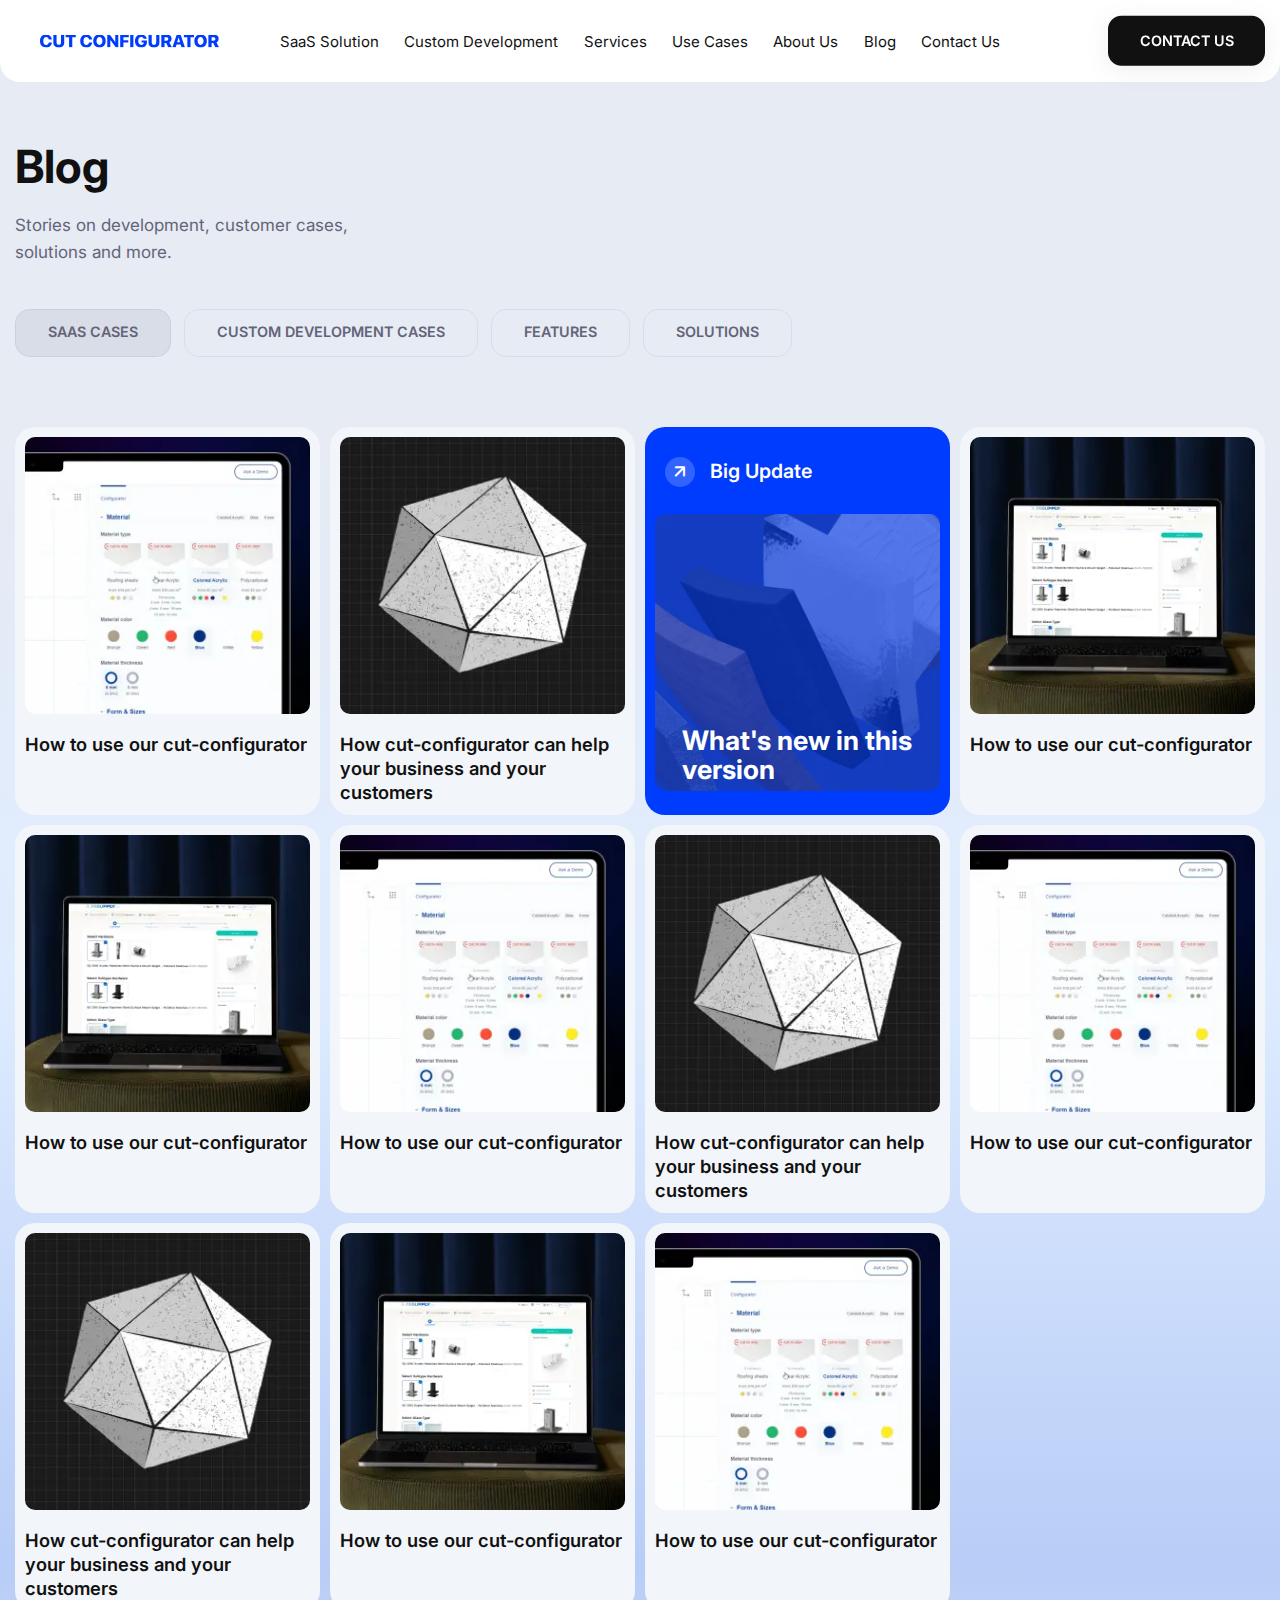
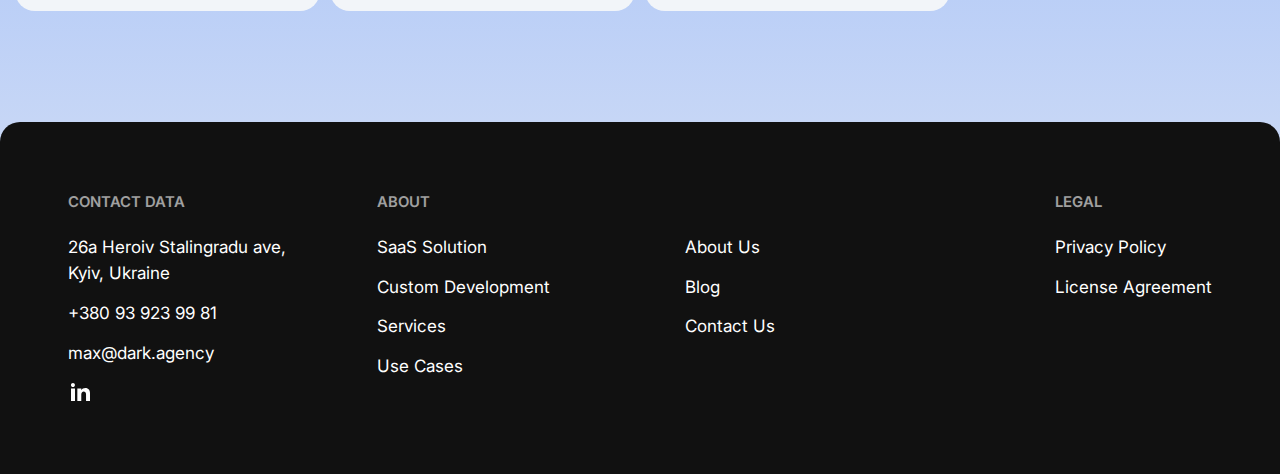
==== commit a03f282b: "Update blog.html" ====
--- a/blog.html
+++ b/blog.html
@@ -63,7 +63,9 @@
 										<img src="img/our-blog/image_1.webp" alt="image">
 									</a>
 									<div class="item-blog__body">
-										<a href="article.html" class="item-blog__title">How to use our cut-configurator</a>
+										<a href="article.html" class="item-blog__title-link">
+											<h2 class="item-blog__title">How to use our cut-configurator</h2>
+										</a>
 										<a href="article.html" class="item-blog__button button">Read article</a>
 									</div>
 								</article>
@@ -72,7 +74,9 @@
 										<img src="img/our-blog/image_2.webp" alt="image">
 									</a>
 									<div class="item-blog__body">
-										<a href="article.html" class="item-blog__title">How cut-configurator can help your business and your customers</a>
+										<a href="article.html" class="item-blog__title-link">
+											<h2 class="item-blog__title">How cut-configurator can help your business and your customers</h2>
+										</a>
 										<a href="article.html" class="item-blog__button button">Read article</a>
 									</div>
 								</article>
@@ -81,14 +85,18 @@
 									<a href="article.html" class="item-blog__image item-blog__image-blue">
 										<img src="img/our-blog/image_4.webp" alt="image">
 									</a>
-									<a href="article.html" class="item-blog__title item-blog__title-blue">What's new in this version</a>
+									<a href="article.html" class="item-blog__title-link item-blog__title-link-blue">
+										<h2 class="item-blog__title item-blog__title-blue">What's new in this version</h2>
+									</a>
 								</article>
 								<article data-filter="Saas-cases" class="cards-blog__item item-blog">
 									<a href="article.html" class="item-blog__image">
 										<img src="img/our-blog/image_3.webp" alt="image">
 									</a>
 									<div class="item-blog__body">
-										<a href="article.html" class="item-blog__title">How to use our cut-configurator</a>
+										<a href="article.html" class="item-blog__title-link">
+											<h2 class="item-blog__title">How to use our cut-configurator</h2>
+										</a>
 										<a href="article.html" class="item-blog__button button">Read article</a>
 									</div>
 								</article>
@@ -97,7 +105,9 @@
 										<img src="img/our-blog/image_3.webp" alt="image">
 									</a>
 									<div class="item-blog__body">
-										<a href="article.html" class="item-blog__title">How to use our cut-configurator</a>
+										<a href="article.html" class="item-blog__title-link">
+											<h2 class="item-blog__title">How to use our cut-configurator</h2>
+										</a>
 										<a href="article.html" class="item-blog__button button">Read article</a>
 									</div>
 								</article>
@@ -106,7 +116,9 @@
 										<img src="img/our-blog/image_1.webp" alt="image">
 									</a>
 									<div class="item-blog__body">
-										<a href="article.html" class="item-blog__title">How to use our cut-configurator</a>
+										<a href="article.html" class="item-blog__title-link">
+											<h2 class="item-blog__title">How to use our cut-configurator</h2>
+										</a>
 										<a href="article.html" class="item-blog__button button">Read article</a>
 									</div>
 								</article>
@@ -115,16 +127,20 @@
 										<img src="img/our-blog/image_2.webp" alt="image">
 									</a>
 									<div class="item-blog__body">
-										<a href="article.html" class="item-blog__title">How cut-configurator can help your business and your customers</a>
-										<a href="article.html" class="item-blog__button button">Read article</a>
-									</div>
-								</article>
-								<article data-filter="Saas-cases" class="cards-blog__item item-blog">
-									<a href="article.html" class="item-blog__image">
-										<img src="img/our-blog/image_1.webp" alt="image">
-									</a>
-									<div class="item-blog__body">
-										<a href="article.html" class="item-blog__title">How to use our cut-configurator</a>
+										<a href="article.html" class="item-blog__title-link">
+											<h2 class="item-blog__title">How cut-configurator can help your business and your customers</h2>
+										</a>
+										<a href="article.html" class="item-blog__button button">Read article</a>
+									</div>
+								</article>
+								<article data-filter="Saas-cases" class="cards-blog__item item-blog">
+									<a href="article.html" class="item-blog__image">
+										<img src="img/our-blog/image_1.webp" alt="image">
+									</a>
+									<div class="item-blog__body">
+										<a href="article.html" class="item-blog__title-link">
+											<h2 class="item-blog__title">How to use our cut-configurator</h2>
+										</a>
 										<a href="article.html" class="item-blog__button button">Read article</a>
 									</div>
 								</article>
@@ -133,7 +149,9 @@
 										<img src="img/our-blog/image_2.webp" alt="image">
 									</a>
 									<div class="item-blog__body">
-										<a href="article.html" class="item-blog__title">How cut-configurator can help your business and your customers</a>
+										<a href="article.html" class="item-blog__title-link">
+											<h2 class="item-blog__title">How cut-configurator can help your business and your customers</h2>
+										</a>
 										<a href="article.html" class="item-blog__button button">Read article</a>
 									</div>
 								</article>
@@ -142,7 +160,9 @@
 										<img src="img/our-blog/image_3.webp" alt="image">
 									</a>
 									<div class="item-blog__body">
-										<a href="article.html" class="item-blog__title">How to use our cut-configurator</a>
+										<a href="article.html" class="item-blog__title-link">
+											<h2 class="item-blog__title">How to use our cut-configurator</h2>
+										</a>
 										<a href="article.html" class="item-blog__button button">Read article</a>
 									</div>
 								</article>
@@ -151,7 +171,9 @@
 										<img src="img/our-blog/image_1.webp" alt="image">
 									</a>
 									<div class="item-blog__body">
-										<a href="article.html" class="item-blog__title">How to use our cut-configurator</a>
+										<a href="article.html" class="item-blog__title-link">
+											<h2 class="item-blog__title">How to use our cut-configurator</h2>
+										</a>
 										<a href="article.html" class="item-blog__button button">Read article</a>
 									</div>
 								</article>
@@ -267,4 +289,4 @@
 	<script src="files/intl-tel-input/utils.js?_v=20240519044227"></script>
 </body>
 
-</html>+</html>
--- a/css/style.min.css
+++ b/css/style.min.css
@@ -1 +1 @@
-@import url(https://fonts.googleapis.com/css?family=Inter:regular,600,700&display=swap);@import url(https://fonts.googleapis.com/css?family=Allerta+Stencil:regular&display=swap);@font-face{font-family:icons;font-display:swap;src:url(../fonts/icons.woff2) format("woff2");font-weight:400;font-style:normal}[class*=_icon-]::before{font-family:icons;font-style:normal;font-weight:400;font-variant:normal;text-transform:none;line-height:1;-webkit-font-smoothing:antialiased;-moz-osx-font-smoothing:grayscale}._icon-app:before{content:"\e906";color:#003cfd}._icon-idea:before{content:"\e907";color:#003cfd}._icon-strategy:before{content:"\e905";color:#003cfd}._icon-commerce:before{content:"\e904"}._icon-code:before{content:"\e903"}._icon-arrow-link:before{content:"\e900";color:#fff}._icon-arrow:before{content:"\e901";color:#fff}._icon-mail:before{content:"\e902";color:#fff}*{padding:0;margin:0;border:0}*,*::after,*::before{box-sizing:border-box}*::after,*::before{display:inline-block}body,html{height:100%;min-width:320px}body{color:#111;line-height:1;font-family:Inter;font-size:1.125rem;-ms-text-size-adjust:100%;-moz-text-size-adjust:100%;-webkit-text-size-adjust:100%;-webkit-font-smoothing:antialiased;-moz-osx-font-smoothing:grayscale}button,input,textarea{font-family:Inter;font-size:inherit;line-height:inherit;color:inherit;background-color:transparent}input,textarea{width:100%}button,option,select{cursor:pointer}a{display:inline-block;color:inherit;text-decoration:none}ul li{list-style:none}img{vertical-align:top}h1,h2,h3,h4,h5,h6{font-weight:inherit;font-size:inherit}.lock body{overflow:hidden;touch-action:none;-ms-scroll-chaining:none;overscroll-behavior:none}.wrapper{min-height:100%;display:flex;flex-direction:column;overflow:hidden;background:linear-gradient(180deg,#e6ebf4 21.42%,#dfecff 47.55%,#b8cdf7 75.49%,#e6ebf4 100%)}@supports (overflow:clip){.wrapper{overflow:clip}}.wrapper > main{flex:1 1 auto}.wrapper > *{min-width:0}[class*=__container]{max-width:83.875rem;margin:0 auto;padding:0 .9375rem}.button{display:inline-flex;justify-content:center;align-items:center;padding:0 2.1875rem;height:3.375rem;border-radius:.9375rem;font-size:.9375rem;line-height:145%;font-weight:600;text-transform:uppercase;color:#fff;background-color:#003cfd;transition:all .5s ease 0s}.button:active{background-color:#0037ea;color:rgba(255,255,255,.7)}.button--fw{width:100%}.button_big{height:4.375rem;padding:0 5rem;font-size:1.125rem}.button_white{border:1px solid #fff;background-color:transparent;box-shadow:0 4px 24px 0 rgba(96,96,129,.1)}input[type=email],input[type=tel],input[type=text],textarea{-webkit-appearance:none;appearance:none}.input{border-radius:0!important;width:100%;display:block;padding:0;height:1.5625rem;caret-color:inherit;font-size:1rem}.input._form-focus{outline:0}.input[placeholder]:not([data-placeholder-nohiden])::-webkit-input-placeholder{-webkit-transition:opacity .3s;transition:opacity .3s}.input[placeholder]:not([data-placeholder-nohiden]):-ms-input-placeholder{-ms-transition:opacity .3s;transition:opacity .3s}.input[placeholder]:not([data-placeholder-nohiden])::-ms-input-placeholder{-ms-transition:opacity .3s;transition:opacity .3s}.input[placeholder]:not([data-placeholder-nohiden])::placeholder{transition:opacity .3s}.input[placeholder]:not([data-placeholder-nohiden]):focus::-webkit-input-placeholder{opacity:0}.input[placeholder]:not([data-placeholder-nohiden]):focus:-ms-input-placeholder{opacity:0}.input[placeholder]:not([data-placeholder-nohiden]):focus::-ms-input-placeholder{opacity:0}.input[placeholder]:not([data-placeholder-nohiden]):focus::placeholder{opacity:0}textarea.input{resize:none;padding:0 0}body::after{content:"";background-color:rgba(0,0,0,.5);position:fixed;width:100%;height:100%;top:0;left:0;opacity:0;transition:opacity .8s ease 0s;pointer-events:none;z-index:149}.popup-show body::after{opacity:1}.popup{position:fixed;top:0;left:0;bottom:0;right:0;padding:30px 10px;transition:visibility .8s ease 0s;visibility:hidden;pointer-events:none}.popup_show{z-index:150;visibility:visible;overflow:auto;pointer-events:auto}.popup_show .popup__content{visibility:visible;-webkit-transform:scale(1);transform:scale(1)}.popup__wrapper{display:flex;flex-direction:column;align-items:center;min-height:100%;flex:1 1 auto;width:100%;display:flex;justify-content:center;align-items:center;position:relative}.popup__content{visibility:hidden;-webkit-transform:scale(0);transform:scale(0);transition:-webkit-transform .3s ease 0s;transition:transform .3s ease 0s;transition:transform .3s ease 0s,-webkit-transform .3s ease 0s;background-color:#fff;padding:70px;width:100%;max-width:1130px;border-radius:20px;overflow:hidden}.lock .popup__content{visibility:visible}.popup__close-block{position:absolute;top:15px;right:15px;display:flex;align-items:center;gap:.6875rem}.popup__dot{width:1rem;height:1rem;border-radius:50%;background-color:#e6ebf4}.popup__close{width:1.875rem;height:1.875rem;border-radius:50%;background-color:#d1d8e5}.popup__close img{max-width:100%}.popup__body{display:flex;justify-content:end}.popup__images{width:34.6875rem;display:flex;flex-direction:column;gap:.625rem;position:absolute;top:1.25rem;left:-14.5rem}.popup__image{width:100%;padding-bottom:68.2882882883%;position:relative}.popup__image img{position:absolute;width:100%;height:100%;top:0;left:0;-o-object-fit:cover;object-fit:cover}.popup__box{flex:0 1 66.262626%}.popup__title{font-size:2rem;font-weight:700;line-height:120%}.popup__title:not(:last-child){margin-bottom:1.25rem}.popup__text{font-size:1.125rem;line-height:155%;color:#646479}.popup__text:not(:last-child){margin-bottom:2.5rem}.ibg{width:100%;height:100%;-o-object-fit:cover;object-fit:cover}.ibg--top{-o-object-position:top;object-position:top}.ibg--bottom{-o-object-position:bottom;object-position:bottom}.ibg--left{-o-object-position:left;object-position:left}.ibg--right{-o-object-position:right;object-position:right}.ibg--contain{-o-object-fit:contain;object-fit:contain}.title{font-size:3rem;font-weight:700;line-height:110%}.text{font-size:1.125rem;line-height:155%;color:#646479}.swiper-pagination-bullet{flex:0 0 1.875rem;width:1.875rem;height:.125rem;border-radius:.125rem;background-color:rgba(255,255,255,.4)}.swiper-pagination-bullet-active{background-color:#fff}.demo{display:flex;justify-content:center}.demo__box{flex:0 1 93.25rem;max-width:100%;background:linear-gradient(134deg,#6000fd 0,#9758fe 17.5%,#ac79ff 29.5%,#f8a540 68.5%,#ff7967 84.5%,#ff6e5a 100%);color:#fff;border-radius:1.25rem;padding:8.125rem 5.625rem 0 5.625rem}.demo__body{max-width:82rem}.demo__content{display:flex;flex-direction:column;align-items:center}.demo__content:not(:last-child){margin-bottom:5rem}.demo__title{max-width:54.625rem;text-align:center}.demo__title:not(:last-child){margin-bottom:1.875rem}.demo__text{max-width:41.0625rem;text-align:center;color:#fff}.demo__text:not(:last-child){margin-bottom:1.875rem}.demo__image{padding-bottom:24.9237804878%;border-radius:1.25rem;overflow:hidden;position:relative}.demo__image img{position:absolute;width:100%;height:100%;top:0;left:0;-o-object-fit:cover;object-fit:cover}.stories__content{display:flex;flex-direction:column;align-items:center}.stories__title{max-width:31.25rem;text-align:center}.stories__text{max-width:40.625rem;text-align:center}.stories__button{background-color:inherit;border:1px solid #003cfd;color:#003cfd;padding:0 5.5rem}.stories__items{display:grid;grid-template-columns:repeat(3,1fr);gap:.625rem}.faq__columns{display:flex;gap:.9375rem}.faq__column{flex:0 1 50%}.faq__title:not(:last-child){margin-bottom:1.875rem}.faq__items{margin-top:.9375rem}.faq__item:not(:last-child){margin-bottom:3.75rem}.item-faq{position:relative}.item-faq:not(:last-child)::after{content:"";position:absolute;bottom:-1.875rem;left:0;width:100%;height:.0625rem;background-color:rgba(0,60,253,.1)}.item-faq__title{font-size:1.25rem;font-weight:600;line-height:110%}.item-faq__title:not(:last-child){margin-bottom:.9375rem}.item-faq__text{font-size:1rem;line-height:155%;color:#646479}.item-blue{padding-left:1.5625rem;position:relative}.item-blue::before{content:"";position:absolute;top:0;left:0;width:.125rem;height:100%;background-color:#003cfd}.item-blue:not(:last-child){margin-bottom:2.5rem}.item-blue__title{font-size:1.25rem;font-weight:600;line-height:110%}.item-blue__title:not(:last-child){margin-bottom:.9375rem}.reviews__top{display:flex;-webkit-column-gap:.9375rem;-moz-column-gap:.9375rem;column-gap:.9375rem}.reviews__top:not(:last-child){margin-bottom:.625rem}.reviews__top_about{flex-direction:column;align-items:center}.reviews__top_about:not(:last-child){margin-bottom:5rem}.reviews__content{flex:0 1 50%}.reviews__title{text-align:center}.reviews__title_about{max-width:31.25rem}.reviews__comment{flex:0 1 50%}.reviews__items{display:grid;grid-template-columns:repeat(3,1fr);gap:.6875rem;align-items:start}.item-reviews{background:rgba(242,245,249,.6);padding:2.5rem;border-radius:1.25rem;display:flex;flex-direction:column;align-items:start;gap:1.25rem}.item-reviews__quote{font-size:1rem;line-height:155%}.item-reviews__author{line-height:120%}.item-reviews__name{font-size:1rem;font-weight:700}.item-reviews__position{font-size:.875rem;opacity:.5}.header{position:fixed;z-index:99;width:100%}.header__box{max-width:93.25rem;margin:0 auto;min-height:5.125rem;background-color:#fff;border-radius:0 0 20px 20px;position:relative;display:flex;justify-content:center;align-items:center;transition:all .5s ease 0s}._header-scroll .header__box{background-color:rgba(255,255,255,.8)}.header__logo{position:absolute;top:50%;left:2.5rem;-webkit-transform:translate(0,-50%);transform:translate(0,-50%);display:flex;align-items:center}.header__logo img{max-width:100%}.header__menu{flex:1 1 100%}.header__actions{position:absolute;top:50%;right:.625rem;-webkit-transform:translate(0,-50%);transform:translate(0,-50%);display:flex;gap:.3125rem;align-items:center}.header__button{box-shadow:0 4px 24px 0 rgba(96,96,129,.1);background-color:#111}.header__button-mobile{display:flex;gap:.5rem;height:2.25rem!important;padding:0 1rem;font-size:.6875rem;border:1px solid #d8e2ef;background-color:#fff;color:#111}.header__button-mobile::before{color:#111;font-size:1.25rem;transition:color .5s ease 0s}.menu{display:flex;justify-content:center;align-items:center}.menu__label{font-weight:600;font-size:.8125rem;line-height:145%;text-transform:uppercase;color:#646479;opacity:.6}.menu__label:not(:last-child){margin-bottom:1.875rem}.menu__list{display:flex;-webkit-column-gap:1.875rem;-moz-column-gap:1.875rem;column-gap:1.875rem;row-gap:.9375rem}.menu__item{font-size:.9375rem;line-height:140%;transition:color .5s ease 0s}@-webkit-keyframes items-slide{100%{opacity:1;-webkit-transform:translate(0,0);transform:translate(0,0)}}@keyframes items-slide{100%{opacity:1;-webkit-transform:translate(0,0);transform:translate(0,0)}}.menu .menu__item:nth-child(1){-webkit-animation-delay:0s;animation-delay:0s}.menu .menu__item:nth-child(2){-webkit-animation-delay:.1s;animation-delay:.1s}.menu .menu__item:nth-child(3){-webkit-animation-delay:.2s;animation-delay:.2s}.menu .menu__item:nth-child(4){-webkit-animation-delay:.3s;animation-delay:.3s}.menu .menu__item:nth-child(5){-webkit-animation-delay:.4s;animation-delay:.4s}.menu .menu__item:nth-child(6){-webkit-animation-delay:.5s;animation-delay:.5s}.menu .menu__item:nth-child(7){-webkit-animation-delay:.6s;animation-delay:.6s}.icon-menu{display:none}.footer{position:relative;z-index:2}.footer__box{max-width:93.25rem;margin:0 auto;background-color:#111;color:#fff;border-radius:20px 20px 0 0;padding:5rem 5.625rem}.footer__body{display:flex;gap:5rem}.footer__label{font-weight:600;line-height:145%;text-transform:uppercase;opacity:.6}.footer__label:not(:last-child){margin-bottom:1.25rem}.footer__link{max-width:15rem;line-height:155%;font-size:1.125rem;transition:color .5s ease 0s}.footer__about{flex:1 1 auto}.contact-footer__body{display:flex;flex-direction:column;gap:.9375rem}.about-footer__list{display:grid;grid-template-columns:repeat(2,1fr);justify-content:space-between;gap:.9375rem}.legal-footer__body{display:flex;flex-direction:column;gap:.9375rem}.page__hero{margin-top:10.375rem;margin-bottom:7.5rem}.page__cut-config{margin-bottom:8.125rem}.page__what-we-do{margin-bottom:8.125rem}.page__materials{margin-bottom:8.125rem}.page__solutions{margin-bottom:21.375rem}.page__reviews{margin-bottom:8.125rem}.page__our-blog{margin-bottom:8.125rem}.page__request{margin-bottom:8.125rem}.hero__body{display:flex;align-items:center;gap:2.5rem}.hero__content{flex:0 0 50%}.hero__title{font-size:3.75rem;font-weight:700;line-height:110%;max-width:36rem}.hero__text{max-width:31.25rem}.hero__button{height:4.375rem;padding:0 5rem}.hero__media{flex:0 1 50%;padding-bottom:37.9573170732%;position:relative}.hero__media video{position:absolute;width:100%;height:100%;top:0;left:0;-o-object-fit:cover;object-fit:cover;mix-blend-mode:darken}.cut-config{position:relative;z-index:2}.cut-config::before{content:"cut configurator";position:absolute;z-index:-1;width:100%;text-align:center;top:-4.125rem;left:0;font-family:Allerta Stencil;font-size:7.5rem;line-height:110%;text-transform:uppercase;color:rgba(0,60,253,.05)}.cut-config__body{border-radius:1.25rem;overflow:hidden}.cut-config__head{aspect-ratio:1312/54}.cut-config__media{padding-bottom:57.1646341463%;position:relative}.cut-config__media video{position:absolute;width:100%;height:100%;top:0;left:0;-o-object-fit:cover;object-fit:cover}.what-we-do__container{overflow:clip!important;position:relative;z-index:2}.what-we-do__container::before{content:"Services";position:absolute;z-index:-1;width:100%;top:50%;left:0;-webkit-transform:translate(0,-50%);transform:translate(0,-50%);font-family:Allerta Stencil;font-size:7.5rem;line-height:110%;text-transform:uppercase;color:rgba(0,60,253,.05)}.what-we-do__columns{display:flex;gap:1.5625rem}.what-we-do__column{flex:0 1 50%}.content-what-we-do{position:sticky;top:.9375rem}.content-what-we-do__text{max-width:27.5rem}.item-what-we-do{border-radius:1.25rem;padding:2.5rem;background:linear-gradient(134deg,#6000fd 0,#9758fe 17.5%,#ac79ff 29.5%,#f8a540 68.5%,#ff7967 84.5%,#ff6e5a 100%);color:#fff}.item-what-we-do:not(:last-child){margin-bottom:.625rem}.item-what-we-do_white{background:#fff}.item-what-we-do__top{display:flex;align-items:center;gap:1.25rem}.item-what-we-do__top:not(:last-child){margin-bottom:2.5rem}.item-what-we-do__icon{width:2.5rem;height:2.5rem;border-radius:50%;background:rgba(255,255,255,.2);display:flex;justify-content:center;align-items:center}.item-what-we-do__icon::before{font-size:1.5rem}.item-what-we-do__icon_black{background:#111}.item-what-we-do__icon_black::before{color:#fff}.item-what-we-do__title{font-size:1.5625rem;line-height:110%;font-weight:600}.item-what-we-do__title_black{color:#111}.item-what-we-do__image{aspect-ratio:576/313}.item-what-we-do__text{font-size:1rem;line-height:155%}.item-what-we-do__text:not(:last-child){margin-bottom:2.5rem}.item-what-we-do__text_grey{color:#646479}.materials{display:flex;justify-content:center}.materials__box{flex:0 1 93.25rem;max-width:100%;background-color:#003cfd;border-radius:1.25rem;padding:8.125rem 5.625rem;text-align:center;overflow:hidden;position:relative}.materials__box::before{content:"Materials";position:absolute;width:100%;text-align:center;top:4rem;left:0;font-family:Allerta Stencil;font-size:7.5rem;line-height:110%;text-transform:uppercase;color:rgba(230,235,244,.1)}.materials__top{display:flex;flex-direction:column;align-items:center;color:#fff}.materials__title{max-width:50rem}.materials__text{max-width:40.9375rem;font-size:1.125rem;line-height:155%}.materials__slider-box{max-width:82rem}.materials__slider{overflow:visible!important;min-width:0}.materials__pagination{width:100%;height:.125rem;display:flex;justify-content:center;align-items:center;gap:.625rem;margin-top:1.875rem}.item-materials{position:relative;min-height:31.125rem;padding:2.5rem;border-radius:1.25rem;overflow:hidden;display:flex;flex-direction:column;justify-content:space-between;align-items:start}.item-materials__label{position:relative;z-index:2;display:flex;align-items:center;gap:1.25rem;line-height:110%;font-weight:600}.item-materials__label::before{font-size:1.375rem;font-weight:600;width:40px;height:40px;border-radius:50%;background-color:#111;display:flex;justify-content:center;align-items:center}.item-materials__image{position:absolute;top:0;left:0;width:100%;height:100%;-webkit-filter:blur(4px);filter:blur(4px)}.hover .item-materials__image{-webkit-filter:none;filter:none}.item-materials__button{opacity:0;visibility:hidden;pointer-events:none;transition:all .5s ease 0s}.hover .item-materials__button{position:relative;z-index:2;opacity:1;visibility:visible;pointer-events:auto}.solutions{position:relative;z-index:2}.solutions::before{content:"solution for business";position:absolute;z-index:-1;width:100%;text-align:center;bottom:-13.25rem;left:0;font-family:Allerta Stencil;font-size:7.5rem;line-height:110%;text-transform:uppercase;color:rgba(0,60,253,.05)}.solutions__content{display:flex;flex-direction:column;align-items:center}.solutions__title{max-width:31.25rem;text-align:center}.solutions__text{max-width:41.0625rem;text-align:center}.solutions__button{background-color:inherit;border:1px solid #003cfd;color:#003cfd;padding:0 5.5rem}.solutions__items{display:grid;grid-template-columns:repeat(3,1fr);gap:.625rem}.item-solutions{display:flex;flex-direction:column}.item-solutions__image{border-radius:1.25rem;overflow:hidden;position:relative;padding-bottom:99.7679814385%;transition:all .5s ease 0s}.item-solutions__image img{position:absolute;width:100%;height:100%;top:0;left:0;-o-object-fit:cover;object-fit:cover;opacity:0;visibility:hidden;transition:all .5s ease 0s}.touch .item-solutions__image img{opacity:1;visibility:visible}.item-solutions__image:not(:last-child){margin-bottom:.625rem}.item-solutions__body{flex:1 1 auto;padding:1.5625rem 1.875rem;display:flex;flex-direction:column;justify-content:stretch}.item-solutions__title-link{flex:1 1 auto}.item-solutions__title-link:not(:last-child){margin-bottom:1.25rem}.item-solutions__title{font-size:1.5625rem;font-weight:600;line-height:110%;display:flex;align-items:center;justify-content:start}.item-solutions__title::before{width:2.5rem;height:2.5rem;border-radius:50%;background-color:#111;display:flex;justify-content:center;align-items:center;font-weight:600}.item-solutions__text{font-size:1rem;line-height:155%}.item-solutions__text:not(:last-child){margin-bottom:1.5625rem}.item-solutions__button{width:100%}.comment-reviews{background:linear-gradient(134deg,#6000fd 0,#9758fe 17.5%,#ac79ff 29.5%,#f8a540 68.5%,#ff7967 84.5%,#ff6e5a 100%);color:#fff;padding:2.5rem;border-radius:1.25rem}.comment-reviews__icon{display:block}.comment-reviews__icon:not(:last-child){margin-bottom:1.875rem}.comment-reviews__quote{font-size:1.5625rem;font-weight:600;line-height:130%}.comment-reviews__quote:not(:last-child){margin-bottom:1.25rem}.comment-reviews__author{text-align:right;line-height:155%;font-size:1rem}.our-blog{display:flex;justify-content:center}.our-blog__box{flex:0 1 93.25rem;max-width:100%;margin:0 .625rem;background-color:#111;color:#fff;border-radius:1.25rem;padding:8.125rem 5.625rem;display:flex;flex-direction:column}.our-blog__columns{display:flex;gap:.9375rem}.our-blog__column{flex:0 1 50%}.our-blog__column-button{align-self:end;text-align:right}.our-blog__slider-box{max-width:82rem}.our-blog__slider{overflow:visible!important;min-width:0}.our-blog__pagination{width:100%;height:2px;display:flex;justify-content:center;align-items:center;gap:.625rem;margin-top:1.875rem}.item-our-blog{padding:.625rem;background-color:#1f1f1f;border-radius:1.25rem;height:26.125rem;overflow:hidden;display:flex;flex-direction:column;position:relative}.item-our-blog-blue{background-color:#003cfd;color:#fff}.item-our-blog__image{flex:1 0 18.75rem;position:relative;width:100%;border-radius:.625rem;overflow:hidden;transition:all .5s ease 0s}.item-our-blog__image img{position:absolute;width:100%;height:100%;top:0;left:0;-o-object-fit:cover;object-fit:cover}.item-our-blog__image:not(:last-child){margin-bottom:1.25rem}.item-our-blog__image-blue{opacity:.4}.item-our-blog__image-blue:not(:last-child){margin-bottom:0}.item-our-blog__body{flex:1 0 9.5rem;display:flex;flex-direction:column;align-items:start;color:#fff}.item-our-blog__title{flex:1 1 auto;font-size:1.25rem;line-height:130%;font-weight:600}.item-our-blog__title:not(:last-child){margin-bottom:1.25rem}.item-our-blog__title-blue{font-size:1.875rem;line-height:110%;font-weight:700;max-width:15rem;position:absolute;left:40px;bottom:30px}.item-our-blog__label{display:flex;align-items:center;gap:.9375rem;font-weight:600;line-height:110%;padding-top:1.25rem;padding-left:.625rem;padding-right:.625rem}.item-our-blog__label::before{width:1.875rem;height:1.875rem;border-radius:50%;background:rgba(255,255,255,.2);display:flex;justify-content:center;align-items:center;font-weight:600;transition:all .5s ease 0s}.item-our-blog__label:not(:last-child){margin-bottom:1.875rem}.request__container{position:relative;z-index:2}.request__container::before{content:"questions?";position:absolute;z-index:-1;width:100%;bottom:-1.1875rem;left:0;font-family:Allerta Stencil;font-size:7.5rem;line-height:110%;text-transform:uppercase;color:rgba(0,60,253,.05)}.request__body{display:flex;gap:.9375rem}.request__content{flex:0 1 50%}.request__title:not(:last-child){margin-bottom:1.875rem}.request__text{max-width:27.5rem}.request__form{flex:0 1 50%}.form__body{display:grid;grid-template-columns:repeat(2,1fr);-webkit-column-gap:2.5rem;-moz-column-gap:2.5rem;column-gap:2.5rem;row-gap:1.875rem}.form__item{display:flex;flex-direction:column;gap:.9375rem;position:relative}.form__item::after{content:"";position:absolute;left:0;bottom:-10px;width:100%;height:.0625rem;background-color:rgba(100,100,121,.4)}.form__label{font-weight:600;line-height:145%;text-transform:uppercase}.page-saas__hero{margin-top:10.375rem;margin-bottom:8.125rem}.page-saas__introduction{margin-bottom:8.125rem}.page-saas__reasons{margin-bottom:8.125rem}.page-saas__materials{margin-bottom:8.125rem}.page-saas__components{margin-bottom:8.125rem}.page-saas__integration{margin-bottom:8.125rem}.page-saas__stories{margin-bottom:18.25rem}.page-saas__faq{margin-bottom:5rem;position:relative}.page-saas__faq::before{content:"cut configurator";position:absolute;width:100%;text-align:center;top:-13.25rem;left:0;font-family:Allerta Stencil;font-size:7.5rem;line-height:110%;text-transform:uppercase;color:rgba(0,60,253,.05)}.page-saas__demo{-webkit-transform:translateY(50px);transform:translateY(50px)}.hero-saas__body{display:flex;align-items:start;gap:4.375rem}.hero-saas__media{flex:0 0 50%;padding-bottom:34.1463414634%;border-radius:1.25rem;overflow:hidden;position:relative}.hero-saas__media img,.hero-saas__media video{position:absolute;width:100%;height:100%;top:0;left:0;-o-object-fit:cover;object-fit:cover}.hero-saas__content{flex:0 1 50%}.hero-saas__title{max-width:36.25rem;font-size:3.375rem;font-weight:700;line-height:110%}.hero-saas__title:not(:last-child){margin-bottom:1.875rem}.hero-saas__text{max-width:31.25rem}.hero-saas__text:not(:last-child){margin-bottom:2.5rem}.introduction-saas__box{max-width:93.25rem;margin:0 auto;display:flex;flex-direction:column;align-items:center;position:relative}.introduction-saas__box::after{content:"saas solution";position:absolute;z-index:2;width:100%;text-align:center;bottom:-4.125rem;left:0;font-family:Allerta Stencil;font-size:7.5rem;line-height:110%;text-transform:uppercase;text-align:center;color:rgba(0,60,253,.05)}.introduction-saas__content{position:sticky;top:0}.introduction-saas__media-box{max-width:82rem;margin:0 20px;border-radius:1.25rem;overflow:hidden;position:relative;z-index:2;top:-10.875rem}.introduction-saas__media-head{aspect-ratio:1312/54;max-width:100%}.introduction-saas__media{padding-bottom:57.1646341463%;position:relative}.introduction-saas__media video{position:absolute;width:100%;height:100%;top:0;left:0;-o-object-fit:cover;object-fit:cover}.content-introduction-saas{border-radius:1.25rem;background-color:#003cfd;color:#fff;padding:8.125rem 5.625rem;min-height:39.25rem}.content-introduction-saas__columns{display:flex;gap:1.25rem}.content-introduction-saas__column{flex:0 1 50%}.content-introduction-saas__text{color:#e6ebf4}.content-introduction-saas__text p:not(:last-child){margin-bottom:1.5625rem}.reasons-saas__body{display:flex;flex-direction:column;align-items:center;gap:5rem}.reasons-saas__title{max-width:54.375rem;text-align:center}.reasons-saas__items{flex:1 1 auto;display:grid;grid-template-columns:repeat(4,1fr);-webkit-column-gap:.625rem;-moz-column-gap:.625rem;column-gap:.625rem}.item-reasons-saas{border-radius:1.25rem;background-color:#f2f5f9;padding:1.875rem}.item-reasons-saas__icon{max-width:2.5rem}.item-reasons-saas__icon img{max-width:100%}.item-reasons-saas__icon:not(:last-child){margin-bottom:1.875rem}.item-reasons-saas__title{font-size:1.25rem;line-height:110%;font-weight:600}.item-reasons-saas__title:not(:last-child){margin-bottom:1.25rem}.item-reasons-saas__text{font-size:1rem;line-height:155%}.materials-saas{display:flex;justify-content:center}.materials-saas__box{flex:0 1 93.25rem;max-width:100%;background-color:#003cfd;border-radius:1.25rem;padding:8.125rem 5.625rem;text-align:center;overflow:hidden;position:relative}.materials-saas__box::before{content:"Materials";position:absolute;width:100%;text-align:center;top:4rem;left:0;font-family:Allerta Stencil;font-size:7.5rem;line-height:110%;text-transform:uppercase;color:rgba(230,235,244,.1)}.materials-saas__body{display:flex;flex-direction:column;align-items:center}.materials-saas__title{max-width:54.625rem;color:#fff}.materials-saas__title:not(:last-child){margin-bottom:1.875rem}.materials-saas__text{max-width:41.0625rem;color:#e6ebf4}.materials-saas__text:not(:last-child){margin-bottom:3.125rem}.materials-saas__tabs{max-width:100%}.materials-saas__tabs:not(:last-child){margin-bottom:2.5rem}.materials-saas__text-bottom{max-width:41.0625rem;color:#e6ebf4}.materials-saas__text-bottom:not(:last-child){margin-bottom:1.875rem}.materials-saas__button{background-color:#fff;color:#003cfd}.tabs-materials-saas{width:100%;position:relative}.tabs-materials-saas::after{content:"";position:absolute;width:4.625rem;height:5.375rem;top:-2.25rem;right:18rem;background:url(../img/saas/materials/decor.svg) center/cover no-repeat}.tabs-materials-saas__navigation{display:flex;gap:.9375rem;justify-content:center}.tabs-materials-saas__navigation:not(:last-child){margin-bottom:3.125rem}.tabs-materials-saas__title{font-size:.9375rem;font-weight:600;line-height:145%;text-transform:uppercase;color:#fff;height:3.125rem;padding:0 2.1875rem;border:1px solid rgba(255,255,255,.2);border-radius:.9375rem;transition:all .5s ease 0s}.tabs-materials-saas__title._tab-active{border-color:#fff;box-shadow:0 4px 24px 0 rgba(96,96,129,.1)}.tabs-materials-saas__content{width:100%;height:46.125rem}.tabs-materials-saas__body{width:100%;height:100%;border-radius:1.25rem;overflow:hidden;position:relative}.tabs-materials-saas__body img{position:absolute;width:100%;height:100%;top:0;left:0;-o-object-fit:cover;object-fit:cover}.components-saas__body{display:flex;flex-direction:column;align-items:center}.components-saas__title{max-width:50rem;text-align:center}.components-saas__title:not(:last-child){margin-bottom:5rem}.components-saas__row{width:100%;display:grid;gap:.625rem}.components-saas__row_1{grid-template-columns:repeat(2,1fr)}.components-saas__row_2{grid-template-columns:repeat(3,1fr)}.components-saas__row:not(:last-child){margin-bottom:.625rem}.item-components-saas{border-radius:1.25rem;background-color:#f2f5f9;padding:3.125rem 3.125rem 0 3.125rem;display:flex;flex-direction:column}.item-components-saas__content_all{flex:1 1 auto}.item-components-saas__content:not(:last-child){margin-bottom:2.5rem}.item-components-saas__title{font-size:2rem;line-height:120%;font-weight:700}.item-components-saas__title:not(:last-child){margin-bottom:.9375rem}.item-components-saas__text{color:#111;max-width:23.5625rem}.item-components-saas__image{padding-bottom:43.6077057793%;border-radius:20px 20px 0 0;overflow:hidden;position:relative}.item-components-saas__image img{position:absolute;width:100%;height:100%;top:0;left:0;-o-object-fit:contain;object-fit:contain;-o-object-position:top;object-position:top}.item-components-saas__image_small{padding-bottom:63.746223565%}.integration-saas__body{display:flex;gap:5rem;align-items:start;position:relative}.integration-saas__media{flex:0 0 50%;padding-bottom:27.4390243902%;position:sticky;top:60%;top:6.25rem;border-radius:1.25rem;overflow:hidden}.integration-saas__media-mobile img{opacity:1}.integration-saas__media-mobile:not(:last-child){margin-bottom:2.5rem}.integration-saas__image{position:absolute;width:100%;height:100%;top:0;left:0;-o-object-fit:cover;object-fit:cover;opacity:0;transition:opacity .5s ease 0s}.integration-saas__image.active{opacity:1}.integration-saas__content{flex:0 1 50%}.integration-saas__item:not(:last-child){margin-bottom:6.25rem}.integration-saas__item_1._watcher-view .integration-saas__image_3{opacity:1}.integration-saas__title:not(:last-child){margin-bottom:1.875rem}.integration-saas__text p:not(:last-child){margin-bottom:1.875rem}.page-dev__hero{margin-top:10.375rem;margin-bottom:8.125rem}.page-dev__why{margin-bottom:8.125rem}.page-dev__process{margin-bottom:8.125rem}.page-dev__industries{margin-top:-8.125rem;margin-bottom:8.125rem}.page-dev__stories{margin-bottom:18.25rem}.page-dev__faq{margin-bottom:5rem;position:relative}.page-dev__faq::before{content:"find your decision";position:absolute;width:100%;text-align:center;top:-13.25rem;left:0;font-family:Allerta Stencil;font-size:7.5rem;line-height:110%;text-transform:uppercase;color:rgba(0,60,253,.05)}.page-dev__demo{-webkit-transform:translateY(50px);transform:translateY(50px)}.hero-dev__body{display:flex;align-items:start;gap:4.375rem}.hero-dev__media{flex:0 0 50%;padding-bottom:34.1463414634%;border-radius:1.25rem;overflow:hidden;position:relative}.hero-dev__media img,.hero-dev__media video{position:absolute;width:100%;height:100%;top:0;left:0;-o-object-fit:cover;object-fit:cover}.hero-dev__content{flex:0 1 50%}.hero-dev__title{max-width:36.25rem;font-size:3.375rem;font-weight:700;line-height:110%}.hero-dev__title:not(:last-child){margin-bottom:1.875rem}.hero-dev__text{max-width:31.25rem}.hero-dev__text:not(:last-child){margin-bottom:2.5rem}.why-dev{display:flex;justify-content:center}.why-dev__box{flex:0 1 93.25rem}.why-dev__body{color:#fff}.configurator-why-dev{position:sticky;top:0;min-height:41.6875rem;border-radius:1.25rem;background-color:#003cfd;padding:8.125rem 5.625rem}.configurator-why-dev__columns{display:flex;gap:1.25rem}.configurator-why-dev__column{flex:0 1 50%}.configurator-why-dev__title{max-width:33.75rem}.configurator-why-dev__text{color:#e6ebf4}.configurator-why-dev__text p:not(:last-child){margin-bottom:1.5625rem}.choose-why-dev{position:relative;z-index:2;border-radius:1.25rem;background-color:#111;padding:8.125rem 5.625rem;-webkit-transform:translateY(-183px);transform:translateY(-183px)}.choose-why-dev__title:not(:last-child){margin-bottom:5rem}.choose-why-dev__items{display:grid;grid-template-columns:repeat(4,1fr);gap:.625rem}.item-choose-why-dev{padding:2.5rem;border-radius:1.25rem;background-color:#1f1f1f}.item-choose-why-dev__icon{max-width:2.5rem}.item-choose-why-dev__icon img{max-width:100%}.item-choose-why-dev__icon:not(:last-child){margin-bottom:1.875rem}.item-choose-why-dev__title{font-size:1.25rem;font-weight:600;line-height:110%}.item-choose-why-dev__title:not(:last-child){margin-bottom:1.25rem}.item-choose-why-dev__text{font-size:1rem;line-height:155%;color:#e6ebf4}.process-dev__container{position:relative}.process-dev__container::before{content:"process";position:absolute;width:100%;text-align:right;top:-.8125rem;right:0;font-family:Allerta Stencil;font-size:7.5rem;line-height:110%;text-transform:uppercase;color:rgba(0,60,253,.05)}.process-dev__title{max-width:27.25rem}.process-dev__title:not(:last-child){margin-bottom:5rem}.process-dev__infographic-box{width:100vw;overflow-x:auto}.process-dev__infographic-arrow{display:none}.process-dev__infographic{width:82rem;min-height:21.875rem;position:relative}.process-dev__scale{aspect-ratio:1312/34;position:absolute;width:100%;height:2.125rem;top:50%;left:0;-webkit-transform:translate(0,-50%);transform:translate(0,-50%)}.step-dev{position:absolute;width:19.0625rem;display:flex;gap:.625rem}.step-dev_1{top:0;left:0}.step-dev_2{bottom:0;left:5rem}.step-dev_3{top:0;left:25.9375rem}.step-dev_4{bottom:0;left:50.625rem}.step-dev_5{top:0;left:60.8125rem}.step-dev__icon::before{width:1.5625rem;height:1.5625rem;border-radius:50%;background-color:#111;color:#fff;display:flex;justify-content:center;align-items:center}.step-dev__title{font-size:1.25rem;font-weight:600;line-height:110%}.step-dev__title:not(:last-child){margin-bottom:.875rem}.step-dev__text{font-size:1rem;line-height:155%}.step-dev__text:not(:last-child){margin-bottom:1.25rem}.step-dev__term{font-size:.9375rem;font-weight:600;line-height:145%;text-transform:uppercase;color:#003cfd}.expertise-dev{display:flex;justify-content:center;position:relative;z-index:2}.expertise-dev__box{flex:0 1 93.25rem;background-color:#d8e2ef;border-radius:1.25rem;padding:8.125rem 5.625rem}.expertise-dev__body{display:flex;flex-direction:column;align-items:center;gap:5rem}.expertise-dev__columns{width:100%;display:flex;gap:.625rem}.expertise-dev__column{flex:0 1 50%;display:flex;flex-direction:column;gap:.625rem}.item-expertise-dev{border-radius:1.25rem;background-color:#f2f5f9;padding:3.75rem 2.5rem 0 2.5rem;display:flex;flex-direction:column;gap:2.5rem}.item-expertise-dev_small{padding:3.125rem 0 0 3.125rem;flex-direction:row;align-items:start}.item-expertise-dev_last{padding:3.125rem 0 3.125rem 3.125rem;flex-direction:row}.item-expertise-dev__content{padding-left:1.25rem}.item-expertise-dev__content_small{padding-left:0}.item-expertise-dev__title{max-width:26.25rem;font-size:2rem;font-weight:700;line-height:120%}.item-expertise-dev__title:not(:last-child){margin-bottom:.9375rem}.item-expertise-dev__text{max-width:31.5625rem}.item-expertise-dev__image{padding-bottom:41.5061295972%;border-radius:20px 20px 0 0;overflow:hidden;position:relative}.item-expertise-dev__image img{position:absolute;width:100%;height:100%;top:0;left:0;-o-object-fit:cover;object-fit:cover}.item-expertise-dev__image_big{padding-bottom:60.0700525394%}.item-expertise-dev__image_small{flex:0 0 48.419301%;padding-bottom:42.0965058236%;border-radius:20px 0}.industries-dev{display:flex;justify-content:center}.industries-dev__box{flex:0 1 93.25rem;background-color:#f2f5f9;border-radius:1.25rem;padding:16.25rem 5.625rem 8.125rem 5.625rem;position:relative}.industries-dev__box::before{content:"revolution";position:absolute;width:100%;text-align:right;top:12.1875rem;right:5.625rem;font-family:Allerta Stencil;font-size:7.5rem;line-height:110%;text-transform:uppercase;color:rgba(0,60,253,.05)}.industries-dev__title:not(:last-child){margin-bottom:5rem}.industries-dev__body{display:flex;gap:7.5rem}.industries-dev__card{flex:0 0 40.6875rem}.industries-dev__content{flex:1 1 auto}.card-industries-dev{border-radius:1.25rem;background:linear-gradient(134deg,#6000fd 0,#9758fe 17.5%,#ac79ff 29.5%,#f8a540 68.5%,#ff7967 84.5%,#ff6e5a 100%);color:#fff;display:flex;align-items:start;gap:1.5rem;padding:3.125rem}.card-industries-dev__icon{flex:0 0 7.2%}.card-industries-dev__icon img{max-width:100%}.card-industries-dev__title{flex:1 1 auto;font-size:2rem;font-weight:700;line-height:120%}.content-industries-dev__text{max-width:27.1875rem}.content-industries-dev__text:not(:last-child){margin-bottom:2.5rem}.content-industries-dev__item{font-size:1.25rem;font-weight:600;line-height:110%;display:flex;align-items:center;gap:1rem}.content-industries-dev__item::before{width:1.5625rem;height:1.5625rem;border-radius:50%;background-color:#111;display:flex;justify-content:center;align-items:center;font-size:1rem;font-weight:600}.content-industries-dev__item:not(:last-child){margin-bottom:1.875rem}.page-services__hero{margin-bottom:8.125rem}.page-services__activity{margin-bottom:8.125rem}.page-services__demo{-webkit-transform:translate(0,50px);transform:translate(0,50px)}.hero-services{display:flex;justify-content:center}.hero-services__box{flex:0 1 93.25rem;background-color:#d8e2ef;border-radius:0 0 20px 20px;padding:10.375rem 5.625rem 5.625rem 5.625rem}.hero-services__body{display:flex;align-items:start;gap:4.375rem}.hero-services__content{flex:0 1 50%}.hero-services__title{max-width:36.25rem;font-size:3.375rem;font-weight:700;line-height:110%}.hero-services__title:not(:last-child){margin-bottom:1.25rem}.hero-services__subtitle{max-width:22.9375rem;font-size:.9375rem;font-weight:600;line-height:145%;text-transform:uppercase}.hero-services__subtitle:not(:last-child){margin-bottom:1.875rem}.hero-services__text{max-width:31.25rem}.hero-services__text p:not(:last-child){margin-bottom:1.5625rem}.hero-services__media{flex:0 0 50%;padding-bottom:34.1463414634%;border-radius:1.25rem;overflow:hidden;position:relative}.hero-services__media img,.hero-services__media video{position:absolute;width:100%;height:100%;top:0;left:0;-o-object-fit:cover;object-fit:cover}.activity-services__body{display:flex;gap:.625rem;position:relative;overflow:clip}.activity-services__menu{flex:1 1 auto}.activity-services__content{flex:0 1 94.664634%;display:flex;flex-direction:column;gap:2.5rem}.menu-services{position:sticky;top:6.25rem}.menu-services__list li:not(:last-child){margin-bottom:.625rem}.menu-services__link{width:3.75rem;height:3.75rem;border-radius:.625rem;background-color:#fff;display:flex;justify-content:center;align-items:center;transition:all .5s ease 0s}.menu-services__link::before{font-size:1.875rem;color:#003cfd;transition:all .5s ease 0s}.menu-services__link.active{background-color:#003cfd}.menu-services__link.active::before{color:#fff}.item-activity-services{display:flex;align-items:start;gap:6.25rem}.item-activity-services__image{flex:0 0 36.625rem;padding-bottom:32.2061191626%;position:relative;border-radius:1.25rem;overflow:hidden}.item-activity-services__image img{position:absolute;width:100%;height:100%;top:0;left:0;-o-object-fit:cover;object-fit:cover}.item-activity-services__body{flex:1 1 auto}.item-activity-services__title{font-size:2rem;font-weight:700;line-height:120%}.item-activity-services__title:not(:last-child){margin-bottom:1.875rem}.item-activity-services__text p:not(:last-child){margin-bottom:1.5625rem}.why-services{display:flex;justify-content:center}.why-services__box{flex:0 1 93.25rem;background-color:#111;border-radius:1.25rem;padding:8.125rem 5.625rem}.why-services__body{display:flex;align-items:start;gap:1.875rem}.why-services__content{flex:0 1 50%}.why-services__title{color:#fff}.why-services__title:not(:last-child){margin-bottom:1.875rem}.why-services__text{max-width:32.9375rem;color:#e6ebf4}.why-services__text p:not(:last-child){margin-bottom:1.5625rem}.why-services__image{flex:0 0 50%;padding-bottom:32.7743902439%;border-radius:1.25rem;overflow:hidden;position:relative}.why-services__image img{position:absolute;width:100%;height:100%;top:0;left:0;-o-object-fit:cover;object-fit:cover}.page-cases__hero{margin-top:10.375rem;margin-bottom:8.125rem}.page-cases__overview{margin-bottom:5rem}.page-cases__solutions{margin-bottom:8.125rem}.page-cases__results{margin-bottom:.625rem}.page-cases__gallery{margin-bottom:8.125rem}.page-cases__lessons{margin-bottom:5rem}.page-cases__demo{-webkit-transform:translate(0,50px);transform:translate(0,50px)}.hero-cases__body{display:flex;align-items:start;gap:4.375rem}.hero-cases__media{flex:0 0 50%;padding-bottom:34.1463414634%;border-radius:1.25rem;overflow:hidden;position:relative}.hero-cases__media img,.hero-cases__media video{position:absolute;width:100%;height:100%;top:0;left:0;-o-object-fit:cover;object-fit:cover}.hero-cases__content{flex:0 1 50%}.hero-cases__title{max-width:36.625rem;font-size:3.375rem;font-weight:700;line-height:110%}.hero-cases__title:not(:last-child){margin-bottom:1.25rem}.hero-cases__subtitle{max-width:36.625rem;font-size:.9375rem;font-weight:600;line-height:145%;text-transform:uppercase}.hero-cases__subtitle:not(:last-child){margin-bottom:1.875rem}.hero-cases__text:not(:last-child){margin-bottom:1.875rem}.hero-cases__button{height:3.5rem;flex-direction:row-reverse;align-items:center;gap:.625rem;background-color:transparent;color:#003cfd;border:2px solid #003cfd}.hero-cases__button::before{color:#003cfd;font-size:1.375rem;font-weight:600;transition:all .5s ease 0s}.overview-cases{display:flex;justify-content:center}.overview-cases__box{flex:0 1 93.25rem;max-width:100%;border-radius:1.25rem;overflow:hidden}.overview-cases__client-overview{background:linear-gradient(134deg,#6000fd 0,#9758fe 17.5%,#ac79ff 29.5%,#f8a540 68.5%,#ff7967 84.5%,#ff6e5a 100%);color:#fff;padding:8.125rem 5.625rem}.overview-cases__top{display:flex;gap:1.25rem}.overview-cases__top:not(:last-child){margin-bottom:6.25rem}.overview-cases__title{flex:0 1 50%}.overview-cases__content{flex:0 0 50%}.overview-cases__text{color:#e6ebf4}.overview-cases__text:not(:last-child){margin-bottom:2.5rem}.overview-cases__logo{max-width:19.375rem}.overview-cases__logo img{max-width:100%}.overview-cases__media{display:flex;gap:.625rem}.overview-cases__image{flex:0 1 50%;aspect-ratio:651/444;border-radius:1.25rem;overflow:hidden}.objectives-overview-cases{background:#111;color:#fff;padding:8.125rem 5.625rem;border-radius:1.25rem;-webkit-transform:translate(0,-50px);transform:translate(0,-50px);position:relative;display:flex;gap:1.25rem}.objectives-overview-cases::after{content:"";position:absolute;z-index:2;width:31.25rem;height:31.25rem;bottom:4.5rem;right:-16.25rem;background:url(../img/cases/overview/decor.svg) center/cover no-repeat}.objectives-overview-cases__title{flex:1 1 auto}.objectives-overview-cases__items{flex:0 0 66.387195%;display:grid;grid-template-columns:repeat(2,1fr);gap:.625rem}.item-objectivies-cases{border-radius:1.25rem;background-color:#1f1f1f;padding:2.5rem}.item-objectivies-cases__icon{max-width:2.5rem}.item-objectivies-cases__icon img{max-width:100%}.item-objectivies-cases__icon:not(:last-child){margin-bottom:1.875rem}.item-objectivies-cases__title{font-size:1.25rem;font-weight:600;line-height:110%}.item-objectivies-cases__title:not(:last-child){margin-bottom:1.25rem}.item-objectivies-cases__text{font-size:1rem;line-height:155%;color:#e6ebf4}.solutions-cases__container{display:flex;flex-direction:column;align-items:center}.solutions-cases__top{display:flex;flex-direction:column;gap:1.875rem;align-items:center;text-align:center}.solutions-cases__top:not(:last-child){margin-bottom:5rem}.solutions-cases__text{max-width:41.0625rem}.solutions-cases__items{max-width:68.375rem}.item-solutions-cases{display:flex;gap:5rem;justify-content:center;align-items:center}.item-solutions-cases:not(:last-child){margin-bottom:5rem}.item-solutions-cases:nth-child(even){flex-direction:row-reverse}.item-solutions-cases__media{flex:0 1 50%;border-radius:1.25rem;overflow:hidden;padding-bottom:25.7769652651%;position:relative}.item-solutions-cases__media img,.item-solutions-cases__media video{position:absolute;width:100%;height:100%;top:0;left:0;-o-object-fit:cover;object-fit:cover}.item-solutions-cases__body{flex:0 1 50%}.item-solutions-cases__title{font-size:1.5625rem;font-weight:600;line-height:110%}.item-solutions-cases__title:not(:last-child){margin-bottom:1.25rem}.item-solutions-cases__content{font-size:1rem;line-height:155%;color:#646479}.item-solutions-cases__content p:not(:last-child){margin-bottom:1.5625rem}.item-solutions-cases__content ul li{padding-left:1.5625rem;position:relative}.item-solutions-cases__content ul li::before{content:"";position:absolute;left:.5rem;top:.625rem;width:.3125rem;height:.3125rem;border-radius:50%;background-color:#646479}.item-solutions-cases__content:not(:last-child){margin-bottom:1.25rem}.feedback-item-cases{padding-left:1.5625rem;position:relative}.feedback-item-cases::before{content:"";position:absolute;top:0;left:0;width:.125rem;height:100%;background-color:#003cfd}.feedback-item-cases__title{font-size:1.125rem;font-weight:600;line-height:155%}.feedback-item-cases__title:not(:last-child){margin-bottom:.625rem}.feedback-item-cases__text{font-size:1rem}.results-cases{display:flex;justify-content:center}.results-cases__box{flex:0 1 93.25rem;max-width:100%;border-radius:1.25rem;background-color:#e6ebf4;padding:8.125rem 5.625rem}.results-cases__top:not(:last-child){margin-bottom:5rem}.results-cases__media{display:flex;gap:.625rem}.results-cases__image{flex:0 1 50%;aspect-ratio:651/430;border-radius:1.25rem;overflow:hidden;cursor:pointer}.top-results-cases{display:flex;gap:4.375rem;align-items:start}.top-results-cases__content{flex:0 1 50%}.top-results-cases__title:not(:last-child){margin-bottom:1.875rem}.top-results-cases__text{max-width:32.5rem}.top-results-cases__text:not(:last-child){margin-bottom:3.75rem}.top-results-cases__items{flex:0 0 50%;padding-top:5.1875rem}.feedback-top-results-cases{padding:2.5rem;border-radius:1.25rem;background-color:#f2f5f9}.feedback-top-results-cases__logo{max-width:19.375rem}.feedback-top-results-cases__logo img{max-width:100%}.feedback-top-results-cases__logo:not(:last-child){margin-bottom:1.25rem}.feedback-top-results-cases__quote{font-size:1rem;line-height:155%}.feedback-top-results-cases__quote:not(:last-child){margin-bottom:1.25rem}.feedback-top-results-cases__author{line-height:120%}.feedback-top-results-cases__name{font-size:1rem;font-weight:700}.feedback-top-results-cases__position{font-size:.875rem;color:#646479;opacity:.5}.gallery-cases{display:flex;justify-content:center}.gallery-cases__box{flex:0 1 93.25rem;max-width:100%;border-radius:1.25rem;background-color:#003cfd;color:#fff;padding:8.125rem 5.625rem}.gallery-cases__body{max-width:100%}.gallery-cases__top{max-width:50.3125rem;margin:0 auto;text-align:center}.gallery-cases__top:not(:last-child){margin-bottom:3.75rem}.gallery-cases__title:not(:last-child){margin-bottom:1.875rem}.gallery-cases__text{color:#e6ebf4}.gallery-cases__slider{max-width:82rem}.slider-gallery-cases{position:relative}.slider-gallery-cases__pagination{width:100%;height:.125rem;display:flex;justify-content:center;align-items:center;gap:.625rem;margin-top:1.875rem}.slide-gallery-cases__media{width:100%;padding-bottom:68.202764977%;border-radius:1.25rem;overflow:hidden;cursor:pointer;position:relative}.slide-gallery-cases__media a,.slide-gallery-cases__media img,.slide-gallery-cases__media video{position:absolute;width:100%;height:100%;top:0;left:0;-o-object-fit:cover;object-fit:cover}.slide-gallery-cases__media::after{content:"";position:absolute;top:1.875rem;left:1.875rem;width:3rem;height:3rem;background:url(../img/icons/icon-play.svg) center/cover no-repeat}.slide-gallery-cases__text{padding:1.5625rem 1.875rem;font-size:1rem;line-height:155%;color:#e6ebf4}.slider-gallery-cases-button{position:absolute;top:13.875rem;-webkit-transform:translate(0,-50%);transform:translate(0,-50%);width:3rem;height:3rem;border-radius:50%;background-color:#111;display:flex;justify-content:center;align-items:center}.slider-gallery-cases-button::before{font-size:1.375rem}.slider-gallery-cases-button-prev{left:1.25rem}.slider-gallery-cases-button-prev::before{-webkit-transform:rotate(-135deg);transform:rotate(-135deg)}.slider-gallery-cases-button-next{right:1.25rem}.slider-gallery-cases-button-next::before{-webkit-transform:rotate(45deg);transform:rotate(45deg)}.lessons-cases__body{display:flex;gap:4.6875rem;align-items:start}.lessons-cases__content{flex:0 1 50%}.lessons-cases__media{flex:0 0 44.664634%}.content-lessons-cases__title-box:not(:last-child){margin-bottom:3.75rem}.content-lessons-cases__title:not(:last-child){margin-bottom:1.875rem}.media-lessons-cases__info:not(:last-child){margin-bottom:.625rem}.media-lessons-cases__video{padding-bottom:68.2593856655%;border-radius:1.25rem;overflow:hidden;cursor:pointer;position:relative}.media-lessons-cases__video a,.media-lessons-cases__video img,.media-lessons-cases__video video{position:absolute;width:100%;height:100%;top:0;left:0;-o-object-fit:cover;object-fit:cover}.media-lessons-cases__video-button{position:absolute;top:1.875rem;left:1.875rem;width:3rem;height:3rem}.media-lessons-cases__video-button img{max-width:100%}.info-lessons-cases__title{font-size:1.5625rem;line-height:110%;font-weight:600}.info-lessons-cases__title:not(:last-child){margin-bottom:1.875rem}.info-lessons-cases__body{padding:.9375rem;border-radius:1.25rem;background-color:#f2f5f9;display:flex;align-items:center;gap:2.1875rem}.info-lessons-cases__image{flex:0 0 41.044776%;padding-bottom:41.0447761194%;position:relative}.info-lessons-cases__image img{position:absolute;width:100%;height:100%;top:0;left:0;-o-object-fit:cover;object-fit:cover}.info-lessons-cases__content{flex:1 1 auto}.info-lessons-cases__subtitle{font-size:1.25rem;line-height:130%;font-weight:600}.info-lessons-cases__subtitle:not(:last-child){margin-bottom:2.1875rem}.page-about__hero{margin-bottom:19.8125rem}.page-about__founded{margin-bottom:8.125rem}.page-about__trust{margin-bottom:8.125rem}.page-about__reviews{margin-bottom:5rem}.page-about__demo{-webkit-transform:translate(0,50px);transform:translate(0,50px)}.hero-about{display:flex;justify-content:center}.hero-about__box{flex:0 1 93.25rem;min-height:34.5rem;background-color:#d8e2ef;border-radius:0 0 20px 20px;padding:10.375rem 5.625rem 0 5.625rem;position:relative}.hero-about__box::after{content:"About Us";position:absolute;z-index:2;width:100%;text-align:right;bottom:-13.25rem;right:8.875rem;font-family:Allerta Stencil;font-size:7.5rem;line-height:110%;text-transform:uppercase;color:rgba(0,60,253,.05)}.hero-about__body{width:100%;height:100%;position:relative}.hero-about__columns{display:flex;gap:.9375rem}.hero-about__column{flex:0 1 50%}.hero-about__title{font-size:3.375rem;line-height:110%;font-weight:700}.hero-about__title:not(:last-child){margin-bottom:1.25rem}.hero-about__subtitle{max-width:36.625rem;font-size:2rem;line-height:120%;font-weight:700}.hero-about__subtitle:not(:last-child){margin-bottom:1.875rem}.hero-about__media{position:absolute;bottom:-11.6875rem;left:0;width:26.9375rem;border-radius:1.25rem;overflow:hidden}.hero-about__media img{max-width:100%}.founded-about__container{display:flex;align-items:start;gap:.9375rem;position:relative}.founded-about__container::after{content:"more than 100 companies trust us";position:absolute;z-index:2;width:30.3125rem;text-align:left;bottom:0;left:0;font-family:Allerta Stencil;font-size:3.75rem;line-height:110%;text-transform:uppercase;color:rgba(0,60,253,.05)}.founded-about__title-box{flex:0 1 50%}.founded-about__label{font-size:1.25rem;line-height:110%;font-weight:600}.founded-about__label:not(:last-child){margin-bottom:1.875rem}.founded-about__title{max-width:36.625rem;font-size:2rem;line-height:120%;font-weight:700}.founded-about__content{flex:0 1 50%}.content-founded-about__row:not(:last-child){margin-bottom:5rem}.content-founded-about__subtitle{font-size:1.25rem;line-height:110%;font-weight:600}.content-founded-about__subtitle:not(:last-child){margin-bottom:1.875rem}.content-founded-about__text p:not(:last-child){margin-bottom:1.5625rem}.trust-about{display:flex;justify-content:center}.trust-about__box{flex:0 1 93.25rem;max-width:100%;background-color:#111;color:#fff;border-radius:1.25rem;padding:8.125rem 5.625rem;text-align:center;overflow:hidden}.trust-about__body{display:flex;flex-direction:column;align-items:center;gap:5rem}.trust-about__top{max-width:36.625rem}.trust-about__title:not(:last-child){margin-bottom:1.25rem}.trust-about__text{color:#e6ebf4}.trust-about__logos{display:flex;flex-wrap:wrap;align-items:center;justify-content:center;row-gap:3.125rem;margin:0 -50px}.trust-about__logo{flex:0 1 25%;padding:0 50px}.trust-about__logo img{max-width:100%;display:flex;justify-content:center;align-items:center}.page-contact__hero{margin-bottom:21.375rem}.hero-contact{position:relative}.hero-contact::after{content:"feel free to contact";position:absolute;width:100%;text-align:center;bottom:-13.25rem;left:0;font-family:Allerta Stencil;font-size:7.5rem;line-height:110%;text-transform:uppercase;color:rgba(0,60,253,.05)}.hero-contact__body{display:flex;gap:.9375rem;align-items:start}.hero-contact__content{flex:0 1 50%}.hero-contact__contact-form{flex:0 1 50%}.content-contact{display:flex}.content-contact__body{flex:0 0 33.8125rem;padding:165px 80px 80px 80px;border-radius:1.25rem;background-color:#f2f5f9}.content-contact__top:not(:last-child){margin-bottom:1.875rem}.content-contact__title:not(:last-child){margin-bottom:1.875rem}.content-contact__text{max-width:24.75rem}.content-contact__contacts-block{display:flex;flex-direction:column}.content-contact__contacts-block:not(:last-child){margin-bottom:1.875rem}.content-contact__link{font-size:2rem;font-weight:700;line-height:120%}.content-contact__link:not(:last-child){margin-bottom:.9375rem}.content-contact__bottom{display:flex;flex-direction:column}.content-contact__address{font-size:1.125rem;line-height:155%}.content-contact__address:not(:last-child){margin-bottom:1.875rem}.content-contact__social{max-width:2.5rem}.content-contact__social img{max-width:100%}.contact-form{padding-top:10.375rem}.contact-form__title:not(:last-child){margin-bottom:1.875rem}.page-blog__hero{margin-top:10.375rem;margin-bottom:8.125rem}.hero-blog__top:not(:last-child){margin-bottom:3.125rem}.hero-blog__title{font-size:3.375rem;line-height:110%;font-weight:700}.hero-blog__title:not(:last-child){margin-bottom:1.25rem}.hero-blog__text{max-width:22.9375rem}.cards-blog__nav-box:not(:last-child){margin-bottom:5rem}.cards-blog__navigation{display:flex;align-items:center;gap:.9375rem}.cards-blog__navigation:not(:last-child){margin-bottom:5rem}.cards-blog__title{border:1px solid rgba(100,100,121,.1);border-radius:.9375rem;height:3.125rem;padding:0 2.1875rem;font-size:.9375rem;font-weight:600;line-height:145%;text-transform:uppercase;color:#646479;transition:all .5s ease 0s}.cards-blog__title.active{background-color:rgba(100,100,121,.1)}.cards-blog__content{display:grid;grid-template-columns:repeat(4,1fr);gap:.625rem}.item-blog{padding:.625rem;background-color:#f2f5f9;border-radius:1.25rem;height:26.125rem;overflow:hidden;position:relative;display:none}.item-blog-blue{background-color:#003cfd;color:#fff}.item-blog.show{display:flex;flex-direction:column}.item-blog__image{flex:1 0 75.38%;position:relative;width:100%;border-radius:.625rem;overflow:hidden;transition:all .5s ease 0s}.item-blog__image img{position:absolute;width:100%;height:100%;top:0;left:0;-o-object-fit:cover;object-fit:cover}.item-blog__image:not(:last-child){margin-bottom:1.25rem}.item-blog__image-blue{opacity:.4}.item-blog__image-blue:not(:last-child){margin-bottom:0}.item-blog__body{flex:1 0 36.363636%;display:flex;flex-direction:column;align-items:start}.item-blog__title{flex:1 1 auto;font-size:1.25rem;line-height:130%;font-weight:600}.item-blog__title:not(:last-child){margin-bottom:1.25rem}.item-blog__title-blue{font-size:1.875rem;line-height:110%;font-weight:700;max-width:15rem;position:absolute;left:40px;bottom:30px}.item-blog__label{display:flex;align-items:center;gap:.9375rem;font-weight:600;line-height:110%;padding-top:1.25rem;padding-left:.625rem;padding-right:.625rem}.item-blog__label::before{width:1.875rem;height:1.875rem;border-radius:50%;background:rgba(255,255,255,.2);display:flex;justify-content:center;align-items:center;font-weight:600;transition:all .5s ease 0s}.item-blog__label:not(:last-child){margin-bottom:1.875rem}.page-article__hero{margin-bottom:8.125rem}.page-article__card{margin-bottom:8.125rem}.page-article__demo{-webkit-transform:translate(0,50px);transform:translate(0,50px)}.hero-article{display:flex;justify-content:center}.hero-article__box{flex:0 1 93.25rem;max-width:100%;background-color:#d8e2ef;border-radius:1.25rem;padding:10.125rem 5.625rem 8.125rem 5.625rem;text-align:center;overflow:hidden}.hero-article__body{display:flex;align-items:start;gap:4.6875rem}.hero-article__media{flex:0 0 50%;padding-bottom:49.618902439%;border-radius:1.25rem;overflow:hidden;position:relative}.hero-article__media img{position:absolute;width:100%;height:100%;top:0;left:0;-o-object-fit:cover;object-fit:cover}.hero-article__content{flex:0 1 50%}.content-hero-article{text-align:left;display:flex;flex-direction:column;align-items:start;gap:1.875rem}.content-hero-article__body{flex:1 0 35.75rem}.content-hero-article__title{font-size:3rem;font-weight:700;line-height:110%}.content-hero-article__title:not(:last-child){margin-bottom:1.875rem}.content-hero-article__info{display:flex;align-items:center;gap:.9375rem;color:#646479;font-size:1rem;line-height:155%}.content-hero-article__info:not(:last-child){margin-bottom:1.875rem}.content-hero-article__label{flex:0 0 3.125rem;padding:0 2.1875rem;border:1px solid rgba(100,100,121,.1);border-radius:.9375rem;display:inline-flex;justify-content:center;align-items:center;font-size:.9375rem;font-weight:600;line-height:145%;text-transform:uppercase;color:#646479}.card-article{position:relative}.card-article__body{display:flex;gap:6.6875rem}.card-article__menu-box{flex:1 1 auto}.card-article__menu:not(:last-child){margin-bottom:5rem}.card-article__content{flex:0 1 54.4375rem}.menu-article{color:#646479}.menu-article__item:not(:last-child){margin-bottom:.625rem}.menu-article__link{font-size:1rem;line-height:155%;transition:all .5s ease 0s}.social-article{display:flex;align-items:center;gap:1.25rem}.social-article__link{flex:0 0 1.5rem}.social-article__link img{max-width:100%}.content-article h2{font-size:2rem;font-weight:700;line-height:120%}.content-article h2:not(:last-child){margin-bottom:2.5rem}.content-article h3{font-size:1.5625rem;font-weight:600;line-height:110%}.content-article h3:not(:last-child){margin-bottom:1.875rem}.content-article p{font-size:1.125rem;line-height:155%;color:#646479}.content-article p:not(:last-child){margin-bottom:1.875rem}.content-article img{border-radius:1.25rem;overflow:hidden}.content-article__advantages:not(:last-child),.content-article__conclusion:not(:last-child),.content-article__get-started:not(:last-child),.content-article__optimizing:not(:last-child){margin-bottom:3.75rem}.content-article__optimizing img{max-width:75.315729%}.content-article__advantages{aspect-ratio:855/481}.content-article__advantages img{max-width:100%}.content-article__line-block{padding-left:1.6875rem;position:relative}.content-article__line-block h4{font-size:1.25rem;font-weight:600;line-height:110%}.content-article__line-block h4:not(:last-child){margin-bottom:.9375rem}.content-article__line-block::before{content:"";position:absolute;top:0;left:0;width:.125rem;height:100%;background-color:#003cfd}.content-article__line-block:not(:last-child){margin-bottom:1.875rem}.content-article__get-started ul li{padding-left:1.6875rem;font-size:1.125rem;line-height:155%;color:#646479;position:relative}.content-article__get-started ul li::before{content:"";position:absolute;top:.6875rem;left:.5rem;width:.375rem;height:.375rem;border-radius:50%;background-color:#646479}.content-article__get-started ul li:not(:last-child){margin-bottom:1.875rem}.content-article__get-started ul:not(:last-child){margin-bottom:1.875rem}.content-article__author{font-size:1rem;line-height:155%;color:#646479}.swiper{overflow:hidden}.swiper-initialized{touch-action:pan-y}.swiper-wrapper{width:100%;max-width:100%;height:100%;box-sizing:content-box;display:flex;position:relative}.swiper-vertical .swiper-wrapper{flex-direction:column}.swiper-autoheight .swiper-wrapper{align-items:flex-start}.swiper-initialized .swiper-slide{flex-shrink:0}.swiper-android .swiper-slide,.swiper-android .swiper-wrapper{-webkit-transform:translate3d(0,0,0);transform:translate3d(0,0,0)}.swiper-button-lock{display:none!important}@font-face{font-family:lg;src:url([data-uri].webpnQRXowC/GBq51eymLRXrsXsTzXX37VlXzeVxoI6m8Gy67oBnzsB6DoQYY7GHM2fbT4oS9zON45lPnwbmww2BL0G89EnfaVPi5eJ3NZFtjc277Wb9M1A+UWG2WZyrj6PMKmLHRoH04iZLuivlsHTmm9/qYJ1r2Z90DtuKYduK6SdNZ3dRRxHAoE+l4HGM6MyIe+0se+zHEfsP4s2sqqnVdSTE/8lCVYMRVsuBVEJOvT3fa1Xr4X2iDZflVFmxyDmpu1r8b9IsVzXUB9w1/l9ccf7WCszaI1ATtUx7oRztk1dtbBcciudJAi83Vv2yaTg9uON6toxLlIM2GVxClo2eVBt5gcOHRwHLIpptC92TeKRi3MjtBkTAOaoU+6P1q364+kdgt/+xh2fRvlOf2p5xR4ut7P4s0sPwY63OguajQWuYqMjUWaA9100ya6yHdHr/BMyxN9QmGa2zjPnbZr17KTy9weKwqXYtqjcMunRkgE9kP+Refvml14hAZw8WFQGmZnnaEi0eLUQTCc+tLSphVyaUH6lAJoXjF1MDiaFSOexNCRKYW8TOkhKzDEDjPDvHHI3c5hXbQLhujhUuPmBYd+N/EaktFsDqoDo4/G0yx70s3SSuXJDIvjMNsIQ7TDqb+/sv8NHGl6BvDAMOnsCpv9PQcP9tS6N294zEnwtNdt2tfTXSz7JGwAqALmbKpr90BaeqA9tlvduWP4/xa0thZcJMNDC6XqrFuy2xGF7YaiQkN7UfhEbMaNkOxQHezh7YVFBsP9TcoybgmzhaExmpxb/78Naf89LmVWthVvvSWh3rZUWtlMFStWENDf5uqEd2LiP/M/fvWEWUntjnTynpI2ainnLdjPUIvL2uGFJvoUQy0taZvPePLqxy0lK6mUo8yp6B+WtdyyTHivdrgLZrhbvAOlWMbQEJtJZ7JuXgRLC+hwe/kb90WvW4U4/PGGRUmLk995J1loWLRhQwVCKkve4JOS8YJASY+P8KQNe/vahGNU8TJRe/eCaaG7ozsrt6Ixu623v/ck0rvlG2EYBoAh6abIxoZ9UeHoNQAiMPKv/8pIi+47EAMHcfLh7dyX8q0Po+Iap94fFob+4fr/DXr96x+j1x2dhZ0dBfRqardjBIZ+M+S6Lo6ojE+4HKF7Kz7zG+eCOkwQ98UfOirDqrckKPVz3sR8srT/gsev3H0p3Rq7wkD1JLE/XZ+2Ze5pV5eqPiqqmBkc1PQYDBvlk5MdqQff21UyInvyhyjMsHXV33tD3zaQ7Us/NKfX44qLQ/8ffOtzXIjnymRNXampDWkGDR5yOyThG2/9UXC6liWEEz0hX+uR1Xg780i4eNOSig3Fk2pSkPpBqrrmx3/+TbB2ya9ePfrGJx98H8rvjKsRQoSh/G0s8cO6bhwwUI8vUz1c21B04cscrjVV1q8zzCVJkmv/T8y21/bLszJpxeqptculJZpleUyKrPX/X3QZBL+rl+hTWuR/2At7LhYVX9BBsULaqi9LWh+6xMDLW6V65dy2gsMbszemQ96XMDvrSfRM60ceo5R/oGDXB0KrxJsTACBhbV48S4Cd5IeyAVdU5Yg+2nPGKS+XAwmOljrwpIdMmdJPexI9ndnIXUIVgety83YzRdXD6E6YvF0gVGJRMhpOyQW6xGM0Zbq7zw8AoAcWAYa7cSOsARF+Fm8DBAAYgDUq07ZSWvm3UIoAAIAfde39SB7Hz+K/xR9vAkMBg0YE8PKEChkH47+9MDggitAdAEObxnBmZAFu5C4eyMxqN/2c3ZUK2qJ+tDUvrTR/BGHDbqZplsDNZVVQjIaim4XA6TE4YLCfEdweIwAKaArx8aN1JETYMNMDEWGYZdRjMJDAB4T7+EEiwAdiBKCBlRQCfnwjEgohbttG2AYb3yS+7tWIDW1rd/6mMedAM+yEHbAvWge0XgNevwdW20Cmdfb6NXBYqm+DtZHUyUW88R/abjA/OxeYpIa9sNmNGMqHbMgd2CAZPzVuOfQFg5H275pWwx73mQMODQAAAA==) format("woff2"),url([data-uri]) format("woff");font-weight:400;font-style:normal;font-display:block}.lg-icon{font-family:lg!important;speak:never;font-style:normal;font-weight:400;font-variant:normal;text-transform:none;line-height:1;-webkit-font-smoothing:antialiased;-moz-osx-font-smoothing:grayscale}.lg-container{font-family:system-ui,-apple-system,"Segoe UI",Roboto,"Helvetica Neue",Arial,"Noto Sans","Liberation Sans",sans-serif,"Apple Color Emoji","Segoe UI Emoji","Segoe UI Symbol","Noto Color Emoji"}.lg-next,.lg-prev{background-color:rgba(0,0,0,.45);border-radius:2px;color:#999;cursor:pointer;display:block;font-size:22px;margin-top:-10px;padding:8px 10px 9px;position:absolute;top:50%;z-index:1080;outline:0;border:none}.lg-next.disabled,.lg-prev.disabled{opacity:0!important;cursor:default}.lg-next:hover:not(.disabled),.lg-prev:hover:not(.disabled){color:#fff}.lg-single-item .lg-next,.lg-single-item .lg-prev{display:none}.lg-next{right:20px}.lg-next:before{content:"\e095"}.lg-prev{left:20px}.lg-prev:after{content:"\e094"}@-webkit-keyframes lg-right-end{0%{left:0}50%{left:-30px}100%{left:0}}@keyframes lg-right-end{0%{left:0}50%{left:-30px}100%{left:0}}@-webkit-keyframes lg-left-end{0%{left:0}50%{left:30px}100%{left:0}}@keyframes lg-left-end{0%{left:0}50%{left:30px}100%{left:0}}.lg-outer.lg-right-end .lg-object{-webkit-animation:lg-right-end .3s;animation:lg-right-end .3s;position:relative}.lg-outer.lg-left-end .lg-object{-webkit-animation:lg-left-end .3s;animation:lg-left-end .3s;position:relative}.lg-toolbar{z-index:1082;left:0;position:absolute;top:0;width:100%}.lg-media-overlap .lg-toolbar{background-image:linear-gradient(0deg,rgba(0,0,0,0),rgba(0,0,0,.4))}.lg-toolbar .lg-icon{color:#999;cursor:pointer;float:right;font-size:24px;height:47px;line-height:27px;padding:10px 0;text-align:center;width:50px;text-decoration:none!important;outline:medium none;will-change:color;transition:color .2s linear;background:0 0;border:none;box-shadow:none}.lg-toolbar .lg-icon.lg-icon-18{font-size:18px}.lg-toolbar .lg-icon:hover{color:#fff}.lg-toolbar .lg-close:after{content:"\e070"}.lg-toolbar .lg-maximize{font-size:22px}.lg-toolbar .lg-maximize:after{content:"\e90a"}.lg-toolbar .lg-download:after{content:"\e0f2"}.lg-sub-html{color:#eee;font-size:16px;padding:10px 40px;text-align:center;z-index:1080;opacity:0;transition:opacity .2s ease-out 0s}.lg-sub-html h4{margin:0;font-size:13px;font-weight:700}.lg-sub-html p{font-size:12px;margin:5px 0 0}.lg-sub-html a{color:inherit}.lg-sub-html a:hover{text-decoration:underline}.lg-media-overlap .lg-sub-html{background-image:linear-gradient(180deg,rgba(0,0,0,0),rgba(0,0,0,.6))}.lg-item .lg-sub-html{position:absolute;bottom:0;right:0;left:0}.lg-error-msg{font-size:14px;color:#999}.lg-counter{color:#999;display:inline-block;font-size:16px;padding-left:20px;padding-top:12px;height:47px;vertical-align:middle}.lg-closing .lg-next,.lg-closing .lg-prev,.lg-closing .lg-sub-html,.lg-closing .lg-toolbar{opacity:0;transition:opacity .08 cubic-bezier(0,0,.25,1) 0s,color .08 linear,-webkit-transform .08 cubic-bezier(0,0,.25,1) 0s;transition:transform .08 cubic-bezier(0,0,.25,1) 0s,opacity .08 cubic-bezier(0,0,.25,1) 0s,color .08 linear;transition:transform .08 cubic-bezier(0,0,.25,1) 0s,opacity .08 cubic-bezier(0,0,.25,1) 0s,color .08 linear,-webkit-transform .08 cubic-bezier(0,0,.25,1) 0s}body:not(.lg-from-hash) .lg-outer.lg-start-zoom .lg-item:not(.lg-zoomable) .lg-img-wrap,body:not(.lg-from-hash) .lg-outer.lg-start-zoom .lg-item:not(.lg-zoomable) .lg-video-cont{opacity:0;-webkit-transform:scale3d(.5,.5,.5);transform:scale3d(.5,.5,.5);will-change:transform,opacity;transition:opacity 250ms cubic-bezier(0,0,.25,1),-webkit-transform 250ms cubic-bezier(0,0,.25,1) 0s!important;transition:transform 250ms cubic-bezier(0,0,.25,1) 0s,opacity 250ms cubic-bezier(0,0,.25,1)!important;transition:transform 250ms cubic-bezier(0,0,.25,1) 0s,opacity 250ms cubic-bezier(0,0,.25,1),-webkit-transform 250ms cubic-bezier(0,0,.25,1) 0s!important}body:not(.lg-from-hash) .lg-outer.lg-start-zoom .lg-item:not(.lg-zoomable).lg-complete .lg-img-wrap,body:not(.lg-from-hash) .lg-outer.lg-start-zoom .lg-item:not(.lg-zoomable).lg-complete .lg-video-cont{opacity:1;-webkit-transform:scale3d(1,1,1);transform:scale3d(1,1,1)}.lg-group:after{content:"";display:table;clear:both}.lg-container{display:none;outline:0}.lg-container.lg-show{display:block}.lg-on{scroll-behavior:unset}.lg-hide-sub-html .lg-sub-html,.lg-next,.lg-pager-outer,.lg-prev,.lg-toolbar{opacity:0;will-change:transform,opacity;transition:opacity .25s cubic-bezier(0,0,.25,1) 0s,-webkit-transform .25s cubic-bezier(0,0,.25,1) 0s;transition:transform .25s cubic-bezier(0,0,.25,1) 0s,opacity .25s cubic-bezier(0,0,.25,1) 0s;transition:transform .25s cubic-bezier(0,0,.25,1) 0s,opacity .25s cubic-bezier(0,0,.25,1) 0s,-webkit-transform .25s cubic-bezier(0,0,.25,1) 0s}.lg-show-in .lg-next,.lg-show-in .lg-pager-outer,.lg-show-in .lg-prev,.lg-show-in .lg-toolbar{opacity:1}.lg-show-in.lg-hide-sub-html .lg-sub-html{opacity:1}.lg-show-in .lg-hide-items .lg-prev{opacity:0;-webkit-transform:translate3d(-10px,0,0);transform:translate3d(-10px,0,0)}.lg-show-in .lg-hide-items .lg-next{opacity:0;-webkit-transform:translate3d(10px,0,0);transform:translate3d(10px,0,0)}.lg-show-in .lg-hide-items .lg-toolbar{opacity:0;-webkit-transform:translate3d(0,-10px,0);transform:translate3d(0,-10px,0)}.lg-show-in .lg-hide-items.lg-hide-sub-html .lg-sub-html{opacity:0;-webkit-transform:translate3d(0,20px,0);transform:translate3d(0,20px,0)}.lg-outer{width:100%;height:100%;position:fixed;top:0;left:0;z-index:1050;text-align:left;opacity:.001;outline:0;will-change:auto;overflow:hidden;transition:opacity .15s ease 0s}.lg-outer *{box-sizing:border-box}.lg-outer.lg-zoom-from-image{opacity:1}.lg-outer.lg-visible{opacity:1}.lg-outer.lg-css3 .lg-item:not(.lg-start-end-progress).lg-current,.lg-outer.lg-css3 .lg-item:not(.lg-start-end-progress).lg-next-slide,.lg-outer.lg-css3 .lg-item:not(.lg-start-end-progress).lg-prev-slide{transition-duration:inherit!important;transition-timing-function:inherit!important}.lg-outer.lg-css3.lg-dragging .lg-item.lg-current,.lg-outer.lg-css3.lg-dragging .lg-item.lg-next-slide,.lg-outer.lg-css3.lg-dragging .lg-item.lg-prev-slide{transition-duration:0s!important;opacity:1}.lg-outer.lg-grab img.lg-object{cursor:-webkit-grab;cursor:-o-grab;cursor:-ms-grab;cursor:grab}.lg-outer.lg-grabbing img.lg-object{cursor:move;cursor:-webkit-grabbing;cursor:-o-grabbing;cursor:-ms-grabbing;cursor:grabbing}.lg-outer .lg-content{position:absolute;top:0;left:0;right:0;bottom:0}.lg-outer .lg-inner{width:100%;position:absolute;left:0;top:0;bottom:0;transition:opacity 0s;white-space:nowrap}.lg-outer .lg-item{will-change:transform,opacity;display:none!important}.lg-outer .lg-item:not(.lg-start-end-progress){background:url([data-uri]) no-repeat scroll center center transparent}.lg-outer.lg-css3 .lg-current,.lg-outer.lg-css3 .lg-next-slide,.lg-outer.lg-css3 .lg-prev-slide{display:inline-block!important}.lg-outer.lg-css .lg-current{display:inline-block!important}.lg-outer .lg-img-wrap,.lg-outer .lg-item{display:inline-block;text-align:center;position:absolute;width:100%;height:100%}.lg-outer .lg-img-wrap:before,.lg-outer .lg-item:before{content:"";display:inline-block;height:100%;vertical-align:middle}.lg-outer .lg-img-wrap{position:absolute;left:0;right:0;top:0;bottom:0;white-space:nowrap;font-size:0}.lg-outer .lg-item.lg-complete{background-image:none}.lg-outer .lg-item.lg-current{z-index:1060}.lg-outer .lg-object{display:inline-block;vertical-align:middle;max-width:100%;max-height:100%;width:auto;height:auto;position:relative}.lg-outer .lg-empty-html .lg-sub-html,.lg-outer .lg-empty-html.lg-sub-html{display:none}.lg-outer.lg-hide-download .lg-download{opacity:.75;pointer-events:none}.lg-outer .lg-first-slide .lg-dummy-img{position:absolute;top:50%;left:50%}.lg-outer.lg-components-open:not(.lg-zoomed) .lg-components{-webkit-transform:translate3d(0,0,0);transform:translate3d(0,0,0);opacity:1}.lg-outer.lg-components-open:not(.lg-zoomed) .lg-sub-html{opacity:1;transition:opacity .2s ease-out .15s}.lg-backdrop{position:fixed;top:0;left:0;right:0;bottom:0;z-index:1040;background-color:#000;opacity:0;will-change:auto;transition:opacity 333ms ease-in 0s}.lg-backdrop.in{opacity:1}.lg-css3.lg-no-trans .lg-current,.lg-css3.lg-no-trans .lg-next-slide,.lg-css3.lg-no-trans .lg-prev-slide{transition:none 0s ease 0s!important}.lg-css3.lg-use-css3 .lg-item{-webkit-backface-visibility:hidden;backface-visibility:hidden}.lg-css3.lg-fade .lg-item{opacity:0}.lg-css3.lg-fade .lg-item.lg-current{opacity:1}.lg-css3.lg-fade .lg-item.lg-current,.lg-css3.lg-fade .lg-item.lg-next-slide,.lg-css3.lg-fade .lg-item.lg-prev-slide{transition:opacity .1s ease 0s}.lg-css3.lg-use-css3 .lg-item.lg-start-progress{transition:-webkit-transform 1s cubic-bezier(.175,.885,.32,1.275) 0s;transition:transform 1s cubic-bezier(.175,.885,.32,1.275) 0s;transition:transform 1s cubic-bezier(.175,.885,.32,1.275) 0s,-webkit-transform 1s cubic-bezier(.175,.885,.32,1.275) 0s}.lg-css3.lg-use-css3 .lg-item.lg-start-end-progress{transition:-webkit-transform 1s cubic-bezier(0,0,.25,1) 0s;transition:transform 1s cubic-bezier(0,0,.25,1) 0s;transition:transform 1s cubic-bezier(0,0,.25,1) 0s,-webkit-transform 1s cubic-bezier(0,0,.25,1) 0s}.lg-css3.lg-slide.lg-use-css3 .lg-item{opacity:0}.lg-css3.lg-slide.lg-use-css3 .lg-item.lg-prev-slide{-webkit-transform:translate3d(-100%,0,0);transform:translate3d(-100%,0,0)}.lg-css3.lg-slide.lg-use-css3 .lg-item.lg-next-slide{-webkit-transform:translate3d(100%,0,0);transform:translate3d(100%,0,0)}.lg-css3.lg-slide.lg-use-css3 .lg-item.lg-current{-webkit-transform:translate3d(0,0,0);transform:translate3d(0,0,0);opacity:1}.lg-css3.lg-slide.lg-use-css3 .lg-item.lg-current,.lg-css3.lg-slide.lg-use-css3 .lg-item.lg-next-slide,.lg-css3.lg-slide.lg-use-css3 .lg-item.lg-prev-slide{transition:opacity .1s ease 0s,-webkit-transform 1s cubic-bezier(0,0,.25,1) 0s;transition:transform 1s cubic-bezier(0,0,.25,1) 0s,opacity .1s ease 0s;transition:transform 1s cubic-bezier(0,0,.25,1) 0s,opacity .1s ease 0s,-webkit-transform 1s cubic-bezier(0,0,.25,1) 0s}.lg-container{display:none}.lg-container.lg-show{display:block}.lg-container.lg-dragging-vertical .lg-backdrop{transition-duration:0s!important}.lg-container.lg-dragging-vertical .lg-css3 .lg-item.lg-current{transition-duration:0s!important;opacity:1}.lg-inline .lg-backdrop,.lg-inline .lg-outer{position:absolute}.lg-inline .lg-backdrop{z-index:1}.lg-inline .lg-outer{z-index:2}.lg-inline .lg-maximize:after{content:"\e909"}.lg-components{-webkit-transform:translate3d(0,100%,0);transform:translate3d(0,100%,0);will-change:transform;transition:-webkit-transform .35s ease-out 0s;transition:transform .35s ease-out 0s;transition:transform .35s ease-out 0s,-webkit-transform .35s ease-out 0s;z-index:1080;position:absolute;bottom:0;right:0;left:0}.lg-outer .lg-video-cont{text-align:center;display:inline-block;vertical-align:middle;position:relative}.lg-outer .lg-video-cont .lg-object{width:100%!important;height:100%!important}.lg-outer .lg-has-iframe .lg-video-cont{-webkit-overflow-scrolling:touch;overflow:auto}.lg-outer .lg-video-object{position:absolute;left:0;right:0;width:100%;height:100%;top:0;bottom:0;z-index:3}.lg-outer .lg-video-poster{z-index:1}.lg-outer .lg-has-video .lg-video-object{opacity:0;will-change:opacity;transition:opacity .3s ease-in}.lg-outer .lg-has-video.lg-video-loaded .lg-video-play-button,.lg-outer .lg-has-video.lg-video-loaded .lg-video-poster{opacity:0!important}.lg-outer .lg-has-video.lg-video-loaded .lg-video-object{opacity:1}@-webkit-keyframes lg-play-stroke{0%{stroke-dasharray:1,200;stroke-dashoffset:0}50%{stroke-dasharray:89,200;stroke-dashoffset:-35px}100%{stroke-dasharray:89,200;stroke-dashoffset:-124px}}@keyframes lg-play-stroke{0%{stroke-dasharray:1,200;stroke-dashoffset:0}50%{stroke-dasharray:89,200;stroke-dashoffset:-35px}100%{stroke-dasharray:89,200;stroke-dashoffset:-124px}}@-webkit-keyframes lg-play-rotate{100%{-webkit-transform:rotate(360deg);transform:rotate(360deg)}}@keyframes lg-play-rotate{100%{-webkit-transform:rotate(360deg);transform:rotate(360deg)}}.lg-video-play-button{width:18%;max-width:140px;position:absolute;top:50%;left:50%;z-index:2;cursor:pointer;-webkit-transform:translate(-50%,-50%) scale(1);transform:translate(-50%,-50%) scale(1);will-change:opacity,transform;transition:opacity .1s,-webkit-transform .25s cubic-bezier(.17,.88,.32,1.28);transition:transform .25s cubic-bezier(.17,.88,.32,1.28),opacity .1s;transition:transform .25s cubic-bezier(.17,.88,.32,1.28),opacity .1s,-webkit-transform .25s cubic-bezier(.17,.88,.32,1.28)}.lg-video-play-button:hover .lg-video-play-icon,.lg-video-play-button:hover .lg-video-play-icon-bg{opacity:1}.lg-video-play-icon-bg{fill:none;stroke-width:3%;stroke:#fcfcfc;opacity:.6;will-change:opacity;transition:opacity .12s ease-in}.lg-video-play-icon-circle{position:absolute;top:0;left:0;bottom:0;right:0;fill:none;stroke-width:3%;stroke:rgba(30,30,30,.9);stroke-opacity:1;stroke-linecap:round;stroke-dasharray:200;stroke-dashoffset:200}.lg-video-play-icon{position:absolute;width:25%;max-width:120px;left:50%;top:50%;-webkit-transform:translate3d(-50%,-50%,0);transform:translate3d(-50%,-50%,0);opacity:.6;will-change:opacity;transition:opacity .12s ease-in}.lg-video-play-icon .lg-video-play-icon-inner{fill:#fcfcfc}.lg-video-loading .lg-video-play-icon-circle{-webkit-animation:lg-play-rotate 2s linear .25s infinite,lg-play-stroke 1.5s ease-in-out .25s infinite;animation:lg-play-rotate 2s linear .25s infinite,lg-play-stroke 1.5s ease-in-out .25s infinite}.lg-video-loaded .lg-video-play-button{opacity:0;-webkit-transform:translate(-50%,-50%) scale(.7);transform:translate(-50%,-50%) scale(.7)}@media (min-width:43.75em){.integration-saas__media-mobile{display:none}.menu-article{position:sticky;top:6.25rem}.social-article{position:sticky;top:19.375rem}}@media (min-width:61.99875em){.form__item_message{grid-column:span 2}}@media (min-width:83.875em){.stories__content{gap:1.875rem}.stories__content:not(:last-child){margin-bottom:5rem}.reviews__title:not(:last-child){margin-bottom:1.875rem}.footer__body{gap:5rem}.footer__label{font-size:.9375rem}.hero__title:not(:last-child){margin-bottom:1.875rem}.hero__text:not(:last-child){margin-bottom:3.125rem}.content-what-we-do__title:not(:last-child){margin-bottom:1.875rem}.item-what-we-do__image:not(:last-child){margin-bottom:2.5rem}.materials__top:not(:last-child){margin-bottom:5rem}.materials__title:not(:last-child){margin-bottom:1.875rem}.item-materials__label{font-size:1.5625rem}.solutions__content{gap:1.875rem}.solutions__content:not(:last-child){margin-bottom:5rem}.item-solutions__title{gap:1.25rem}.our-blog__top:not(:last-child){margin-bottom:5rem}.item-our-blog__label{font-size:1.25rem}.form__label{font-size:.9375rem}.step-dev__title{font-size:1.25rem}.item-blog__label{font-size:1.25rem}}@media (min-width:64em){.materials__items{display:flex;gap:.625rem}.materials__item{transition:all .5s ease 0s;flex:0 0 19.435976%}.materials__item.hover{flex:0 0 39.405488%}}@media (min-width:75em){.input_message-popup{height:3.75rem}.header__button{position:absolute;top:50%;right:.9375rem;-webkit-transform:translate(0,-50%);transform:translate(0,-50%)}.header__button-mobile{display:none}.menu__label{display:none}.menu__item::before{display:none}.materials__pagination{display:none}.our-blog__pagination{display:none}}@media (max-width:75em){.header__box{min-height:3.5rem}.header__logo{max-width:8.375rem;left:1.25rem}.header__button{align-self:center;padding-left:5.875rem;padding-right:5.875rem}.menu__body{position:fixed;z-index:50;top:66px;left:-100%;width:100%;height:calc(100% - 4.125rem);background-color:#fff;border-radius:1.25rem;padding:2.5rem 3.125rem;overflow:auto;transition:all .5s ease 0s;display:flex;flex-direction:column;align-items:start}.menu-open .menu__body{left:0}.menu__list{flex:1 1 auto;flex-direction:column;row-gap:1.875rem;width:100%}.menu__item{font-size:1.125rem;display:flex;flex-direction:row-reverse;justify-content:space-between;align-items:center;-webkit-transform:translate(-100%,0);transform:translate(-100%,0);opacity:0}.menu__item::before{color:#111;font-size:1.375rem}.menu-open .menu__item{-webkit-animation:items-slide .6s forwards;animation:items-slide .6s forwards}.icon-menu{display:block;position:relative;width:2.25rem;height:2.25rem;background-color:#111;border-radius:.625rem;z-index:5}.icon-menu span,.icon-menu::after,.icon-menu::before{content:"";transition:all .3s ease 0s;right:50%;-webkit-transform:translate(50%,0);transform:translate(50%,0);position:absolute;width:100%;width:50%;height:.125rem;background-color:#fff}.icon-menu::before{top:.8125rem}.icon-menu::after{bottom:.8125rem}.icon-menu span{top:calc(50% - .0625rem)}.menu-open .icon-menu span{width:0}.menu-open .icon-menu::before{top:calc(50% - .0625rem);-webkit-transform:translate(50%,0) rotate(-45deg);transform:translate(50%,0) rotate(-45deg)}.menu-open .icon-menu::after{bottom:calc(50% - .0625rem);-webkit-transform:translate(50%,0) rotate(45deg);transform:translate(50%,0) rotate(45deg)}}@media (max-width:75em) and (any-hover:none){.icon-menu{cursor:default}}@media (max-width:64em){.info-lessons-cases__body{flex-direction:column;gap:1.25rem}.info-lessons-cases__image{flex:1 1 auto;width:100%;padding-bottom:100%}}@media (max-width:48em){.button{padding-left:1.5rem}.button{padding-right:1.5rem}.button{height:2.6875rem}.button{border-radius:.625rem}.button{font-size:.8125rem}.popup__content{padding-left:1.875rem}.popup__content{padding-right:1.875rem}.popup__content{padding-top:2.5rem}.popup__content{padding-bottom:2.5rem}.popup__content{max-width:36.5625rem}.popup__dot{width:.625rem}.popup__dot{height:.625rem}.popup__close{width:1.5rem}.popup__close{height:1.5rem}.popup__images{width:21.375rem}.popup__images{left:-8.9375rem}.popup__box{flex-basis:19.6875rem}.popup__title{font-size:1.125rem}.popup__title:not(:last-child){margin-bottom:.9375rem}.popup__text{font-size:.9375rem}.popup__text:not(:last-child){margin-bottom:1.875rem}.title{font-size:1.75rem}.text{font-size:.9375rem}.demo__box{border-radius:.625rem}.demo__box{padding-left:1.25rem}.demo__box{padding-right:1.25rem}.demo__box{padding-top:4.375rem}.demo__content:not(:last-child){margin-bottom:3.125rem}.demo__title:not(:last-child){margin-bottom:1.25rem}.demo__text{max-width:20.9375rem}.demo__text:not(:last-child){margin-bottom:1.25rem}.demo__image{border-radius:.625rem}.stories__text{max-width:29.0625rem}.stories__button{padding-left:1.5rem}.stories__button{padding-right:1.5rem}.faq__title:not(:last-child){margin-bottom:1.25rem}.faq__item:not(:last-child){margin-bottom:2.5rem}.item-faq:not(:last-child)::after{bottom:-1.25rem}.item-faq__title{font-size:.9375rem}.item-faq__title:not(:last-child){margin-bottom:.625rem}.item-faq__text{font-size:.8125rem}.item-blue{padding-left:1.25rem}.item-blue:not(:last-child){margin-bottom:1.875rem}.item-blue__title{font-size:.875rem}.item-blue__title:not(:last-child){margin-bottom:.625rem}.reviews__top_about:not(:last-child){margin-bottom:3.125rem}.item-reviews{padding:1.5625rem}.item-reviews{border-radius:.625rem}.item-reviews{gap:.9375rem}.item-reviews__quote{font-size:.8125rem}.item-reviews__name{font-size:.8125rem}.item-reviews__position{font-size:.75rem}.footer__box{padding-left:1.25rem}.footer__box{padding-right:1.25rem}.footer__box{padding-top:3.125rem}.footer__box{padding-bottom:3.125rem}.footer__link{max-width:13.75rem}.footer__link{font-size:.9375rem}.contact-footer__body{gap:.625rem}.about-footer__list{gap:.625rem}.legal-footer__body{gap:.625rem}.page__hero{margin-top:5.6875rem}.page__hero{margin-bottom:4.375rem}.page__cut-config{margin-bottom:4.375rem}.page__what-we-do{margin-bottom:4.375rem}.page__materials{margin-bottom:4.375rem}.page__solutions{margin-bottom:9.75rem}.page__reviews{margin-bottom:4.375rem}.page__our-blog{margin-bottom:4.375rem}.page__request{margin-bottom:4.375rem}.hero__title{font-size:2.25rem}.hero__button{height:3.3125rem}.hero__button{padding-left:3.9375rem}.hero__button{padding-right:3.9375rem}.cut-config::before{top:-2.0625rem}.cut-config::before{font-size:3.75rem}.what-we-do__container::before{font-size:3.75rem}.item-what-we-do{padding:1.5625rem}.item-what-we-do__top:not(:last-child){margin-bottom:1.5625rem}.item-what-we-do__icon{width:1.875rem}.item-what-we-do__icon{height:1.875rem}.item-what-we-do__icon::before{font-size:1.125rem}.item-what-we-do__title{font-size:.9375rem}.item-what-we-do__text{font-size:.8125rem}.item-what-we-do__text:not(:last-child){margin-bottom:1.5625rem}.materials__box{padding-left:1.25rem}.materials__box{padding-right:1.25rem}.materials__box{padding-top:4.375rem}.materials__box{padding-bottom:4.375rem}.materials__box::before{top:2.3125rem}.materials__box::before{font-size:3.75rem}.materials__title{max-width:29.0625rem}.materials__text{max-width:29.0625rem}.materials__text{font-size:.9375rem}.item-materials{min-height:20.1875rem}.item-materials{padding:1.5625rem}.item-materials__label{gap:.9375rem}.item-materials__label::before{font-size:1.125rem}.item-materials__label::before{width:1.875rem}.item-materials__label::before{height:1.875rem}.solutions::before{bottom:-6.625rem}.solutions::before{font-size:3.75rem}.solutions__text{max-width:29.0625rem}.solutions__button{padding-left:1.5rem}.solutions__button{padding-right:1.5rem}.item-solutions__body{padding-left:.9375rem}.item-solutions__body{padding-right:.9375rem}.item-solutions__body{padding-top:.9375rem}.item-solutions__body{padding-bottom:.9375rem}.item-solutions__title{font-size:.9375rem}.item-solutions__title::before{width:1.875rem}.item-solutions__title::before{height:1.875rem}.item-solutions__text{font-size:.8125rem}.item-solutions__text:not(:last-child){margin-bottom:.9375rem}.item-solutions__button{padding-left:1rem}.item-solutions__button{padding-right:1rem}.comment-reviews{padding:1.5625rem}.comment-reviews__icon:not(:last-child){margin-bottom:1.25rem}.comment-reviews__quote{font-size:.9375rem}.comment-reviews__quote:not(:last-child){margin-bottom:.9375rem}.our-blog__box{padding-left:1.25rem}.our-blog__box{padding-right:1.25rem}.our-blog__box{padding-top:4.375rem}.our-blog__box{padding-bottom:4.375rem}.item-our-blog{height:20.25rem}.item-our-blog__image{flex-basis:14.375rem}.item-our-blog__image:not(:last-child){margin-bottom:.9375rem}.item-our-blog__title{font-size:.9375rem}.item-our-blog__title-blue{font-size:1.25rem}.item-our-blog__title-blue{left:1.875rem}.item-our-blog__label:not(:last-child){margin-bottom:1.25rem}.request__container::before{bottom:-.5625rem}.request__container::before{font-size:3.75rem}.request__title:not(:last-child){margin-bottom:1.25rem}.request__text{max-width:14.375rem}.form__body{row-gap:1.25rem}.form__item::after{bottom:-.3125rem}.page-saas__hero{margin-top:5.6875rem}.page-saas__hero{margin-bottom:4.375rem}.page-saas__introduction{margin-bottom:9.125rem}.page-saas__reasons{margin-bottom:4.375rem}.page-saas__materials{margin-bottom:4.375rem}.page-saas__components{margin-bottom:4.375rem}.page-saas__integration{margin-bottom:4.375rem}.page-saas__stories{margin-bottom:9.75rem}.page-saas__faq{margin-bottom:1.25rem}.page-saas__faq::before{top:-7.25rem}.page-saas__faq::before{font-size:3.75rem}.hero-saas__body{gap:2.5rem}.hero-saas__media{border-radius:.625rem}.hero-saas__title{font-size:2.25rem}.hero-saas__title:not(:last-child){margin-bottom:1.25rem}.hero-saas__text:not(:last-child){margin-bottom:1.875rem}.hero-saas__button{height:3.3125rem}.introduction-saas__box::after{bottom:-6rem}.introduction-saas__box::after{font-size:3.75rem}.introduction-saas__media-box{border-radius:.625rem}.introduction-saas__media-box{top:-5.4375rem}.content-introduction-saas{border-radius:.625rem}.content-introduction-saas{padding-left:1.25rem}.content-introduction-saas{padding-right:1.25rem}.content-introduction-saas{padding-top:4.375rem}.content-introduction-saas{padding-bottom:4.375rem}.content-introduction-saas{min-height:28.75rem}.content-introduction-saas__text p:not(:last-child){margin-bottom:1.25rem}.reasons-saas__body{gap:3.125rem}.reasons-saas__title{max-width:29.125rem}.item-reasons-saas{border-radius:.625rem}.item-reasons-saas__icon{max-width:1.875rem}.item-reasons-saas__icon:not(:last-child){margin-bottom:1.25rem}.item-reasons-saas__title{font-size:.9375rem}.item-reasons-saas__title:not(:last-child){margin-bottom:.9375rem}.item-reasons-saas__text{font-size:.8125rem}.materials-saas__box{padding-left:1.25rem}.materials-saas__box{padding-right:1.25rem}.materials-saas__box{padding-top:4.375rem}.materials-saas__box{padding-bottom:4.375rem}.materials-saas__box::before{top:2.3125rem}.materials-saas__box::before{font-size:3.75rem}.materials-saas__title{max-width:29.1875rem}.materials-saas__title:not(:last-child){margin-bottom:1.25rem}.materials-saas__text{max-width:29.0625rem}.materials-saas__text:not(:last-child){margin-bottom:2.5rem}.materials-saas__text-bottom{max-width:21.6875rem}.tabs-materials-saas::after{width:2.5rem}.tabs-materials-saas::after{height:2.875rem}.tabs-materials-saas::after{top:-2.5rem}.tabs-materials-saas::after{right:6.8125rem}.tabs-materials-saas__navigation{gap:.625rem}.tabs-materials-saas__navigation:not(:last-child){margin-bottom:1.875rem}.tabs-materials-saas__title{font-size:.8125rem}.tabs-materials-saas__title{height:2.4375rem}.tabs-materials-saas__title{padding-left:1.5rem}.tabs-materials-saas__title{padding-right:1.5rem}.tabs-materials-saas__title{border-radius:.625rem}.tabs-materials-saas__content{height:24.75rem}.item-components-saas{border-radius:.625rem}.item-components-saas{padding-top:1.875rem}.item-components-saas{padding-right:1.875rem}.item-components-saas{padding-left:1.875rem}.item-components-saas__content:not(:last-child){margin-bottom:1.875rem}.item-components-saas__title{font-size:1.125rem}.item-components-saas__text{max-width:17.1875rem}.integration-saas__body{gap:3.125rem}.integration-saas__media{border-radius:.625rem}.integration-saas__item:not(:last-child){margin-bottom:3.125rem}.page-dev__hero{margin-top:5.6875rem}.page-dev__hero{margin-bottom:4.375rem}.page-dev__why{margin-bottom:4.375rem}.page-dev__process{margin-bottom:4.375rem}.page-dev__industries{margin-top:-4.375rem}.page-dev__industries{margin-bottom:4.375rem}.page-dev__stories{margin-bottom:9.75rem}.page-dev__faq{margin-bottom:1.25rem}.page-dev__faq::before{top:-7.25rem}.page-dev__faq::before{font-size:3.75rem}.hero-dev__body{gap:2.5rem}.hero-dev__media{border-radius:.625rem}.hero-dev__title{font-size:2.25rem}.hero-dev__title:not(:last-child){margin-bottom:1.25rem}.hero-dev__text:not(:last-child){margin-bottom:1.875rem}.configurator-why-dev{min-height:29.375rem}.configurator-why-dev{border-radius:.625rem}.configurator-why-dev{padding-left:1.25rem}.configurator-why-dev{padding-right:1.25rem}.configurator-why-dev{padding-top:4.375rem}.configurator-why-dev{padding-bottom:4.375rem}.configurator-why-dev__title{max-width:17.9375rem}.configurator-why-dev__text p:not(:last-child){margin-bottom:1.25rem}.choose-why-dev{border-radius:.625rem}.choose-why-dev{padding-left:1.25rem}.choose-why-dev{padding-right:1.25rem}.choose-why-dev{padding-top:4.375rem}.choose-why-dev{padding-bottom:4.375rem}.choose-why-dev__title:not(:last-child){margin-bottom:3.125rem}.item-choose-why-dev{padding:1.875rem}.item-choose-why-dev__icon{max-width:1.875rem}.item-choose-why-dev__icon:not(:last-child){margin-bottom:1.25rem}.item-choose-why-dev__title{font-size:.9375rem}.item-choose-why-dev__title:not(:last-child){margin-bottom:.9375rem}.item-choose-why-dev__text{font-size:.8125rem}.process-dev__container::before{top:-.3125rem}.process-dev__container::before{right:1.25rem}.process-dev__container::before{font-size:3.75rem}.process-dev__title{max-width:20.8125rem}.process-dev__title:not(:last-child){margin-bottom:3.125rem}.process-dev__infographic{width:64.625rem}.step-dev__text{font-size:.8125rem}.step-dev__term{font-size:.8125rem}.expertise-dev__box{border-radius:.625rem}.expertise-dev__box{padding-left:1.25rem}.expertise-dev__box{padding-right:1.25rem}.expertise-dev__box{padding-top:4.375rem}.expertise-dev__box{padding-bottom:4.375rem}.expertise-dev__body{gap:3.125rem}.item-expertise-dev{border-radius:.625rem}.item-expertise-dev{padding-top:1.875rem}.item-expertise-dev{padding-left:1.875rem}.item-expertise-dev{padding-right:1.875rem}.item-expertise-dev{gap:1.875rem}.item-expertise-dev_small{padding-top:1.875rem}.item-expertise-dev_small{padding-left:1.875rem}.item-expertise-dev_small{padding-bottom:1.875rem}.item-expertise-dev_last{padding-top:1.875rem}.item-expertise-dev_last{padding-left:1.875rem}.item-expertise-dev_last{padding-bottom:1.875rem}.item-expertise-dev__content{padding-left:.0000000625rem}.item-expertise-dev__title{font-size:1.125rem}.item-expertise-dev__title:not(:last-child){margin-bottom:.625rem}.industries-dev__box{border-radius:.625rem}.industries-dev__box{padding-left:1.25rem}.industries-dev__box{padding-right:1.25rem}.industries-dev__box{padding-bottom:4.375rem}.industries-dev__box{padding-top:8.75rem}.industries-dev__box::before{top:6.8125rem}.industries-dev__box::before{right:1.25rem}.industries-dev__box::before{font-size:3.75rem}.industries-dev__title:not(:last-child){margin-bottom:3.125rem}.industries-dev__body{gap:4.375rem}.industries-dev__card{flex-basis:17.9375rem}.card-industries-dev{border-radius:.625rem}.card-industries-dev{gap:1.25rem}.card-industries-dev{padding:1.5625rem}.card-industries-dev__title{font-size:.9375rem}.content-industries-dev__text:not(:last-child){margin-bottom:1.875rem}.content-industries-dev__item{font-size:.9375rem}.content-industries-dev__item{gap:.625rem}.content-industries-dev__item::before{font-size:.875rem}.content-industries-dev__item:not(:last-child){margin-bottom:.9375rem}.page-services__hero{margin-bottom:4.375rem}.page-services__activity{margin-bottom:4.375rem}.hero-services__box{padding-left:1.25rem}.hero-services__box{padding-right:1.25rem}.hero-services__box{padding-top:5.625rem}.hero-services__box{padding-bottom:3.125rem}.hero-services__body{gap:2.5rem}.hero-services__title{font-size:2.25rem}.hero-services__title:not(:last-child){margin-bottom:.9375rem}.hero-services__subtitle{font-size:.8125rem}.hero-services__subtitle:not(:last-child){margin-bottom:1.25rem}.hero-services__text p:not(:last-child){margin-bottom:1.25rem}.hero-services__media{border-radius:.625rem}.menu-services__link{width:2.5rem}.menu-services__link{height:2.5rem}.menu-services__link::before{font-size:1.75rem}.item-activity-services{gap:1.875rem}.item-activity-services__image{flex-basis:19rem}.item-activity-services__image{border-radius:.625rem}.item-activity-services__title{font-size:1.125rem}.item-activity-services__title:not(:last-child){margin-bottom:1.25rem}.item-activity-services__text p:not(:last-child){margin-bottom:1.25rem}.why-services__box{border-radius:.625rem}.why-services__box{padding-left:1.25rem}.why-services__box{padding-right:1.25rem}.why-services__box{padding-top:4.375rem}.why-services__box{padding-bottom:4.375rem}.why-services__title:not(:last-child){margin-bottom:1.25rem}.why-services__text p:not(:last-child){margin-bottom:1.25rem}.page-cases__hero{margin-top:5.6875rem}.page-cases__hero{margin-bottom:4.375rem}.page-cases__overview{margin-bottom:1.25rem}.page-cases__solutions{margin-bottom:4.375rem}.page-cases__gallery{margin-bottom:4.375rem}.page-cases__lessons{margin-bottom:1.25rem}.hero-cases__body{gap:2.5rem}.hero-cases__media{border-radius:.625rem}.hero-cases__title{font-size:2.25rem}.hero-cases__title:not(:last-child){margin-bottom:.9375rem}.hero-cases__subtitle{font-size:.8125rem}.hero-cases__subtitle:not(:last-child){margin-bottom:1.25rem}.hero-cases__text:not(:last-child){margin-bottom:1.25rem}.hero-cases__button{height:2.75rem}.hero-cases__button::before{font-size:1.25rem}.overview-cases__box{border-radius:.625rem}.overview-cases__client-overview{padding-left:1.25rem}.overview-cases__client-overview{padding-right:1.25rem}.overview-cases__client-overview{padding-top:4.375rem}.overview-cases__client-overview{padding-bottom:6.875rem}.overview-cases__top:not(:last-child){margin-bottom:2.5rem}.overview-cases__text:not(:last-child){margin-bottom:1.875rem}.overview-cases__logo{max-width:14.6875rem}.overview-cases__image{border-radius:.625rem}.objectives-overview-cases{padding-left:1.25rem}.objectives-overview-cases{padding-right:1.25rem}.objectives-overview-cases{padding-top:4.375rem}.objectives-overview-cases{padding-bottom:4.375rem}.objectives-overview-cases{border-radius:.625rem}.item-objectivies-cases{border-radius:.625rem}.item-objectivies-cases{padding:1.875rem}.item-objectivies-cases__icon{max-width:1.875rem}.item-objectivies-cases__icon:not(:last-child){margin-bottom:1.25rem}.item-objectivies-cases__title{font-size:.9375rem}.item-objectivies-cases__title:not(:last-child){margin-bottom:.9375rem}.item-objectivies-cases__text{font-size:.8125rem}.solutions-cases__top{gap:1.25rem}.solutions-cases__top:not(:last-child){margin-bottom:3.125rem}.solutions-cases__text{max-width:29.1875rem}.solutions-cases__items{max-width:36.5625rem}.item-solutions-cases{gap:2.1875rem}.item-solutions-cases:not(:last-child){margin-bottom:3.125rem}.item-solutions-cases__media{border-radius:.625rem}.item-solutions-cases__title{font-size:.9375rem}.item-solutions-cases__title:not(:last-child){margin-bottom:.9375rem}.item-solutions-cases__content{font-size:.8125rem}.item-solutions-cases__content p:not(:last-child){margin-bottom:1.25rem}.item-solutions-cases__content ul li{padding-left:1.25rem}.item-solutions-cases__content ul li::before{left:.3125rem}.item-solutions-cases__content ul li::before{top:.5rem}.item-solutions-cases__content:not(:last-child){margin-bottom:.9375rem}.feedback-item-cases{padding-left:1.25rem}.feedback-item-cases__title{font-size:.875rem}.feedback-item-cases__text{font-size:.8125rem}.results-cases__box{border-radius:.625rem}.results-cases__box{padding-left:1.25rem}.results-cases__box{padding-right:1.25rem}.results-cases__box{padding-top:4.375rem}.results-cases__box{padding-bottom:4.375rem}.results-cases__top:not(:last-child){margin-bottom:3.125rem}.results-cases__image{border-radius:.625rem}.top-results-cases{gap:2.5rem}.top-results-cases__title:not(:last-child){margin-bottom:1.25rem}.top-results-cases__text:not(:last-child){margin-bottom:1.875rem}.top-results-cases__items{padding-top:3.1875rem}.feedback-top-results-cases{padding:1.5625rem}.feedback-top-results-cases{border-radius:.625rem}.feedback-top-results-cases__logo{max-width:15rem}.feedback-top-results-cases__logo:not(:last-child){margin-bottom:.9375rem}.feedback-top-results-cases__quote{font-size:.8125rem}.feedback-top-results-cases__quote:not(:last-child){margin-bottom:.9375rem}.feedback-top-results-cases__name{font-size:.8125rem}.feedback-top-results-cases__position{font-size:.75rem}.gallery-cases__box{border-radius:.625rem}.gallery-cases__box{padding-left:1.25rem}.gallery-cases__box{padding-right:1.25rem}.gallery-cases__box{padding-top:4.375rem}.gallery-cases__box{padding-bottom:4.375rem}.gallery-cases__top{max-width:21.875rem}.gallery-cases__top:not(:last-child){margin-bottom:1.875rem}.gallery-cases__title:not(:last-child){margin-bottom:1.25rem}.slide-gallery-cases__media{border-radius:.625rem}.slide-gallery-cases__media::after{top:1.25rem}.slide-gallery-cases__media::after{left:1.25rem}.slide-gallery-cases__media::after{width:2rem}.slide-gallery-cases__media::after{height:2rem}.slide-gallery-cases__text{padding-top:.9375rem}.slide-gallery-cases__text{padding-bottom:.9375rem}.slide-gallery-cases__text{padding-left:.9375rem}.slide-gallery-cases__text{padding-right:.9375rem}.slide-gallery-cases__text{font-size:.8125rem}.slider-gallery-cases-button{top:7.0625rem}.slider-gallery-cases-button{width:2rem}.slider-gallery-cases-button{height:2rem}.lessons-cases__body{gap:1.375rem}.content-lessons-cases__title-box:not(:last-child){margin-bottom:2.5rem}.content-lessons-cases__title:not(:last-child){margin-bottom:1.25rem}.media-lessons-cases__video{border-radius:.625rem}.info-lessons-cases__title{font-size:1.25rem}.info-lessons-cases__title:not(:last-child){margin-bottom:1.25rem}.info-lessons-cases__body{border-radius:.625rem}.info-lessons-cases__subtitle{font-size:.9375rem}.info-lessons-cases__subtitle:not(:last-child){margin-bottom:1.25rem}.page-about__hero{margin-bottom:9.625rem}.page-about__founded{margin-bottom:4.375rem}.page-about__trust{margin-bottom:4.375rem}.page-about__reviews{margin-bottom:1.25rem}.hero-about__box{min-height:20.9375rem}.hero-about__box{padding-left:1.25rem}.hero-about__box{padding-right:1.25rem}.hero-about__box{padding-top:5.25rem}.hero-about__box::after{bottom:-5.25rem}.hero-about__box::after{right:4.0625rem}.hero-about__box::after{font-size:3.75rem}.hero-about__title{font-size:2rem}.hero-about__title:not(:last-child){margin-bottom:.9375rem}.hero-about__subtitle{font-size:1.125rem}.hero-about__subtitle:not(:last-child){margin-bottom:1.25rem}.hero-about__media{bottom:-4.6875rem}.hero-about__media{width:14.25rem}.hero-about__media{border-radius:.625rem}.founded-about__container::after{width:16.6875rem}.founded-about__container::after{font-size:1.875rem}.founded-about__label{font-size:.9375rem}.founded-about__label:not(:last-child){margin-bottom:1.25rem}.founded-about__title{font-size:1.125rem}.content-founded-about__row:not(:last-child){margin-bottom:2.5rem}.content-founded-about__subtitle{font-size:.9375rem}.content-founded-about__subtitle:not(:last-child){margin-bottom:1.25rem}.content-founded-about__text p:not(:last-child){margin-bottom:1.25rem}.trust-about__box{padding-left:1.25rem}.trust-about__box{padding-right:1.25rem}.trust-about__box{padding-top:4.375rem}.trust-about__box{padding-bottom:4.375rem}.trust-about__body{gap:3.125rem}.trust-about__logos{row-gap:2.1875rem}.trust-about__logos{margin-left:-1.875rem}.trust-about__logos{margin-right:-1.875rem}.trust-about__logo{padding-left:1.875rem}.trust-about__logo{padding-right:1.875rem}.page-contact__hero{margin-bottom:11rem}.hero-contact::after{bottom:-6.625rem}.hero-contact::after{font-size:3.75rem}.content-contact__body{flex-basis:17.9375rem}.content-contact__body{padding-top:6.625rem}.content-contact__body{padding-left:1.875rem}.content-contact__body{padding-right:1.875rem}.content-contact__body{padding-bottom:3.125rem}.content-contact__body{border-radius:.625rem}.content-contact__top:not(:last-child){margin-bottom:1.25rem}.content-contact__title:not(:last-child){margin-bottom:1.25rem}.content-contact__text{max-width:14.1875rem}.content-contact__contacts-block:not(:last-child){margin-bottom:1.25rem}.content-contact__link{font-size:1.25rem}.content-contact__address{font-size:.9375rem}.content-contact__address:not(:last-child){margin-bottom:1.25rem}.content-contact__social{max-width:1.875rem}.contact-form{padding-top:6.625rem}.contact-form__title:not(:last-child){margin-bottom:2.5rem}.page-blog__hero{margin-top:5.6875rem}.page-blog__hero{margin-bottom:4.375rem}.hero-blog__top:not(:last-child){margin-bottom:1.875rem}.hero-blog__title{font-size:1.75rem}.cards-blog__nav-box:not(:last-child){margin-bottom:3.125rem}.cards-blog__navigation{gap:.625rem}.cards-blog__navigation:not(:last-child){margin-bottom:3.125rem}.cards-blog__title{height:2.6875rem}.cards-blog__title{padding-left:1.5625rem}.cards-blog__title{padding-right:1.5625rem}.cards-blog__title{font-size:.8125rem}.item-blog{height:20.25rem}.item-blog__image:not(:last-child){margin-bottom:.9375rem}.item-blog__title{font-size:.9375rem}.item-blog__title-blue{font-size:1.25rem}.item-blog__title-blue{left:1.875rem}.item-blog__label:not(:last-child){margin-bottom:1.25rem}.page-article__hero{margin-bottom:4.375rem}.page-article__card{margin-bottom:4.375rem}.hero-article__box{padding-left:1.25rem}.hero-article__box{padding-right:1.25rem}.hero-article__box{padding-top:5.625rem}.hero-article__box{padding-bottom:3.125rem}.hero-article__body{gap:2.5rem}.hero-article__media{border-radius:.625rem}.content-hero-article__body{flex-basis:21.6875rem}.content-hero-article__title{font-size:1.75rem}.content-hero-article__title:not(:last-child){margin-bottom:1.25rem}.content-hero-article__info{font-size:.8125rem}.content-hero-article__label{flex-basis:2.6875rem}.content-hero-article__label{padding-left:1.5625rem}.content-hero-article__label{padding-right:1.5625rem}.content-hero-article__label{font-size:.8125rem}.card-article__body{gap:4.4375rem}.card-article__menu:not(:last-child){margin-bottom:3.125rem}.card-article__content{flex-basis:25.3125rem}.menu-article__link{font-size:.8125rem}.content-article h2{font-size:1.125rem}.content-article h2:not(:last-child){margin-bottom:1.5625rem}.content-article h3{font-size:.9375rem}.content-article h3:not(:last-child){margin-bottom:1.25rem}.content-article p{font-size:.9375rem}.content-article p:not(:last-child){margin-bottom:1.25rem}.content-article img{border-radius:.625rem}.content-article__advantages:not(:last-child),.content-article__conclusion:not(:last-child),.content-article__get-started:not(:last-child),.content-article__optimizing:not(:last-child){margin-bottom:2.5rem}.content-article__line-block h4{font-size:.9375rem}.content-article__line-block h4:not(:last-child){margin-bottom:.625rem}.content-article__line-block{padding-left:1.25rem}.content-article__line-block:not(:last-child){margin-bottom:1.25rem}.content-article__get-started ul li{padding-left:1.25rem}.content-article__get-started ul li{font-size:.9375rem}.content-article__get-started ul li::before{top:.5625rem}.content-article__get-started ul li::before{left:.25rem}.content-article__get-started ul li::before{width:.3125rem}.content-article__get-started ul li::before{height:.3125rem}.content-article__get-started ul li:not(:last-child){margin-bottom:1.25rem}.content-article__get-started ul:not(:last-child){margin-bottom:1.25rem}.content-article__author{font-size:.8125rem}}@media (max-width:20em){.stories__content{gap:1.25rem}.stories__content:not(:last-child){margin-bottom:3.125rem}.reviews__title:not(:last-child){margin-bottom:1.25rem}.footer__body{gap:.625rem}.footer__label{font-size:.8125rem}.hero__title:not(:last-child){margin-bottom:1.25rem}.hero__text:not(:last-child){margin-bottom:1.875rem}.content-what-we-do__title:not(:last-child){margin-bottom:1.25rem}.item-what-we-do__image:not(:last-child){margin-bottom:1.5625rem}.materials__top:not(:last-child){margin-bottom:3.125rem}.materials__title:not(:last-child){margin-bottom:1.25rem}.item-materials__label{font-size:.9375rem}.solutions__content{gap:1.25rem}.solutions__content:not(:last-child){margin-bottom:3.125rem}.item-solutions__title{gap:.625rem}.our-blog__top:not(:last-child){margin-bottom:3.125rem}.item-our-blog__label{font-size:.9375rem}.form__label{font-size:.8125rem}.tabs-materials-saas::after{top:-3.4375rem}.tabs-materials-saas::after{right:3.875rem}.step-dev__title{font-size:.9375rem}.item-blog__label{font-size:.9375rem}}@media (max-width:82.5em){.process-dev__infographic-arrow{display:block;position:absolute;bottom:9.25rem;right:.9375rem;width:3.5rem;height:3.5rem;border-radius:50%;background-color:#fff;box-shadow:0 4px 24px 0 rgba(96,96,129,.1);display:flex;justify-content:center;align-items:center}}@media (max-width:63.999375em){.materials__item.swiper-slide{flex:0 0 22.8%;transition:all .5s ease 0s}.materials__item.swiper-slide-active{flex:0 0 43.4%;transition:all .5s ease 0s}}@media (max-width:61.99875em){.about-footer__list{grid-template-columns:repeat(1,1fr)}.item-materials__image{-webkit-filter:blur(4px);filter:blur(4px)}.swiper-slide-active .item-materials__image{-webkit-filter:none;filter:none}.swiper-slide .item-materials__button{opacity:0;visibility:hidden;pointer-events:none}.swiper-slide-active .item-materials__button{position:relative;z-index:2;opacity:1;visibility:visible;pointer-events:auto}.item-solutions__title-link{flex:0 0 2.125rem}.item-solutions__text{flex:1 1 auto}.item-our-blog__title{max-width:13.75rem}.item-our-blog__title-blue{max-width:8.75rem}.form__body{grid-template-columns:repeat(1,1fr)}.page-saas__demo{-webkit-transform:translateY(40px);transform:translateY(40px)}.hero-saas__button{width:100%}.reasons-saas__items{grid-template-columns:repeat(2,1fr);row-gap:.625rem}.page-dev__demo{-webkit-transform:translateY(40px);transform:translateY(40px)}.hero-dev__button{width:100%}.choose-why-dev{-webkit-transform:translateY(-31px);transform:translateY(-31px)}.choose-why-dev__items{grid-template-columns:repeat(2,1fr)}.item-expertise-dev_small{align-items:center}.item-expertise-dev__image_small{padding-bottom:44.7949526814%}.card-industries-dev{flex-direction:column;justify-content:start}.card-industries-dev__icon{max-width:1.875rem}.page-services__demo{-webkit-transform:translateY(40px);transform:translateY(40px)}.page-cases__demo{-webkit-transform:translateY(40px);transform:translateY(40px)}.objectives-overview-cases{flex-direction:column;gap:3.125rem}.media-lessons-cases__video{padding-bottom:55.5223880597%}.media-lessons-cases__video-button{top:50%;left:50%;-webkit-transform:translate(-50%,-50%);transform:translate(-50%,-50%)}.page-about__demo{-webkit-transform:translateY(40px);transform:translateY(40px)}.cards-blog__content{grid-template-columns:repeat(3,1fr)}.item-blog__body{flex:1 1 auto}.item-blog__title-blue{max-width:8.75rem}.item-blog__button{display:none}.page-article__demo{-webkit-transform:translateY(40px);transform:translateY(40px)}}@media (max-width:47.99875em){.page-saas__demo{-webkit-transform:translateY(30px);transform:translateY(30px)}.page-dev__demo{-webkit-transform:translateY(30px);transform:translateY(30px)}.page-services__demo{-webkit-transform:translateY(30px);transform:translateY(30px)}.page-cases__demo{-webkit-transform:translateY(30px);transform:translateY(30px)}.page-about__demo{-webkit-transform:translateY(30px);transform:translateY(30px)}.cards-blog__nav-box{width:100vw;overflow-x:auto}.cards-blog__navigation{width:48rem}.page-article__demo{-webkit-transform:translateY(20px);transform:translateY(20px)}}@media (max-width:44.375em){.stories__items{grid-template-columns:repeat(1,1fr);gap:1.25rem}.solutions__items{grid-template-columns:repeat(1,1fr);gap:1.25rem}.item-solutions__image:not(:last-child){margin-bottom:1.25rem}}@media (max-width:43.75em){.demo__image{padding-bottom:29.8507462687%}.faq__columns{flex-direction:column;gap:3.125rem}.reviews__top{flex-direction:column;row-gap:2.5rem}.reviews__items{grid-template-columns:repeat(1,1fr)}.hero__body{flex-direction:column;row-gap:3.125rem}.hero__media{width:100%;padding-bottom:75.8208955224%}.what-we-do__columns{flex-direction:column;row-gap:8.3125rem}.materials__item{flex:1 0 100%!important}.materials__item.swiper-slide{flex:1 0 100%!important}.materials__item.swiper-slide-active{flex:1 0 100%!important}.our-blog__columns{flex-direction:column;gap:1.875rem}.our-blog__column-button{align-self:start;text-align:left}.request__container::before{bottom:0;top:8.75rem;left:.3125rem}.request__body{flex-direction:column;gap:8.4375rem}.request__text{max-width:100%}.hero-saas__body{flex-direction:column;row-gap:3.125rem}.hero-saas__media{width:100%;padding-bottom:68.2634730539%}.introduction-saas__media-head{aspect-ratio:335/18}.introduction-saas__media{padding-bottom:57.1856287425%}.content-introduction-saas{min-height:34rem}.content-introduction-saas__columns{flex-direction:column}.reasons-saas__items{grid-template-columns:repeat(1,1fr)}.components-saas__row_1{grid-template-columns:repeat(1,1fr)}.components-saas__row_2{grid-template-columns:repeat(1,1fr)}.item-components-saas__image_small-black{padding-bottom:70.0729927007%}.integration-saas__body{flex-direction:column}.integration-saas__media{width:100%;padding-bottom:55.5223880597%;position:relative;top:0}.hero-dev__body{flex-direction:column;gap:3.125rem}.hero-dev__media{width:100%;padding-bottom:68.2634730539%}.configurator-why-dev__columns{flex-direction:column}.choose-why-dev__items{grid-template-columns:repeat(1,1fr)}.expertise-dev__columns{flex-direction:column}.industries-dev__body{flex-direction:column;gap:2.5rem}.industries-dev__card{flex:1 1 auto}.hero-services__body{flex-direction:column;gap:3.125rem}.hero-services__media{width:100%;padding-bottom:68.0597014925%}.item-activity-services{flex-direction:column}.item-activity-services__image{width:100%;flex:1 1 auto;padding-bottom:68.0701754386%}.why-services__body{flex-direction:column;gap:2.5rem}.why-services__image{width:100%;flex:1 1 auto;padding-bottom:65.9701492537%}.hero-cases__body{flex-direction:column;row-gap:3.125rem}.hero-cases__media{width:100%;padding-bottom:68.2634730539%}.overview-cases__top{flex-direction:column}.overview-cases__media{flex-direction:column}.objectives-overview-cases__items{grid-template-columns:repeat(1,1fr)}.item-solutions-cases{flex-direction:column;align-items:start}.item-solutions-cases:nth-child(even){flex-direction:column}.item-solutions-cases__media{width:100%;flex:1 1 auto;padding-bottom:55.5223880597%}.results-cases__media{flex-direction:column}.results-cases__image{flex:1 1 auto;aspect-ratio:335/186}.top-results-cases{flex-direction:column;gap:3.125rem}.top-results-cases__items{padding-top:0}.gallery-cases__slider{overflow:visible!important}.slide-gallery-cases__media{padding-bottom:55.5223880597%}.slider-gallery-cases-button{display:none}.lessons-cases__body{flex-direction:column;gap:2.5rem}.page-about__founded{margin-bottom:9.75rem}.hero-about__box::after{bottom:-6.625rem}.hero-about__columns{flex-direction:column;gap:2.5rem}.hero-about__columns:not(:last-child){margin-bottom:2.5rem}.hero-about__media{position:relative;bottom:0;width:100%;padding-bottom:90.7462686567%}.hero-about__media img{position:absolute;width:100%;height:100%;top:0;left:0;-o-object-fit:cover;object-fit:cover}.founded-about__container::after{bottom:-6.625rem;left:.9375rem;width:100%}.founded-about__container{flex-direction:column;gap:2.5rem}.trust-about__logo{flex:0 1 33.333%}.page-contact__hero{margin-bottom:19.25rem}.hero-contact::after{bottom:-14.875rem}.hero-contact__body{flex-direction:column;gap:3.125rem}.content-contact{width:100%}.content-contact__body{flex:1 1 auto}.contact-form{width:100%;padding-top:0}.cards-blog__content{grid-template-columns:repeat(2,1fr)}.page-article__hero{margin-bottom:3.125rem}.hero-article__box{padding-top:4.375rem}.hero-article__body{flex-direction:column;gap:3.125rem}.hero-article__media{width:100%;padding-bottom:100%}.card-article__body{flex-direction:column;gap:3.125rem}.content-article__optimizing img{max-width:100%}.content-article__advantages{aspect-ratio:335/229}}@media (max-width:40.625em){.footer__body{flex-direction:column;row-gap:3.125rem}}@media (max-width:37.5em){.popup__images{display:none}.popup__box{flex:1 1 100%}.tabs-materials-saas__navigation{flex-wrap:wrap}}@media (max-width:29.99875em){.header__button{width:100%;padding-left:5rem;padding-right:5rem}.header__button-mobile{padding:0 .5rem}.header__button-mobile span{display:none}.page__hero{margin-bottom:8.5rem}.page__solutions{margin-bottom:17.375rem}.hero__button{width:100%}.cut-config::before{top:-6.1875rem}.what-we-do__container::before{top:10rem;left:.9375rem;-webkit-transform:translate(0,0);transform:translate(0,0)}.solutions::before{bottom:-14.25rem}.page-saas__stories{margin-bottom:17.375rem}.page-saas__faq::before{top:-12.8125rem}.introduction-saas__media-box{top:-4.125rem}.materials-saas__text{max-width:19.6875rem}.tabs-materials-saas__content{height:35rem}.page-dev__stories{margin-bottom:17.375rem}.page-dev__faq::before{top:-12.8125rem}.configurator-why-dev__title{max-width:100%}.item-expertise-dev_small{flex-direction:column;padding-bottom:0}.item-expertise-dev_last{flex-direction:column;padding-bottom:0}.item-expertise-dev__image_small{width:100%;padding-bottom:86.8852459016%}.industries-dev__box::before{right:0;text-align:center}.trust-about__logos{margin:0 -20px}.trust-about__logo{flex:0 1 50%;padding:0 20px}.cards-blog__content{grid-template-columns:repeat(1,1fr)}.item-blog{height:23.375rem}.item-blog__image{flex:1 0 85%}}@media (max-width:29.125em){.page-saas__introduction{margin-bottom:13.25rem}.introduction-saas__box::after{bottom:-10.625rem}}@media (min-width:48em) and (max-width:95em){@supports (padding-left:clamp(1.5rem ,0.7978723404rem + 1.4627659574vw ,2.1875rem)){.button{padding-left:clamp(1.5rem ,.7978723404rem + 1.4627659574vw ,2.1875rem)}}@supports not (padding-left:clamp(1.5rem ,0.7978723404rem + 1.4627659574vw ,2.1875rem)){.button{padding-left:calc(1.5rem + .6875 * (100vw - 48rem)/ 47)}}@supports (padding-right:clamp(1.5rem ,0.7978723404rem + 1.4627659574vw ,2.1875rem)){.button{padding-right:clamp(1.5rem ,.7978723404rem + 1.4627659574vw ,2.1875rem)}}@supports not (padding-right:clamp(1.5rem ,0.7978723404rem + 1.4627659574vw ,2.1875rem)){.button{padding-right:calc(1.5rem + .6875 * (100vw - 48rem)/ 47)}}@supports (height:clamp(2.6875rem ,1.9853723404rem + 1.4627659574vw ,3.375rem)){.button{height:clamp(2.6875rem ,1.9853723404rem + 1.4627659574vw ,3.375rem)}}@supports not (height:clamp(2.6875rem ,1.9853723404rem + 1.4627659574vw ,3.375rem)){.button{height:calc(2.6875rem + .6875 * (100vw - 48rem)/ 47)}}@supports (border-radius:clamp(0.625rem ,0.3058510638rem + 0.664893617vw ,0.9375rem)){.button{border-radius:clamp(.625rem ,.3058510638rem + .664893617vw ,.9375rem)}}@supports not (border-radius:clamp(0.625rem ,0.3058510638rem + 0.664893617vw ,0.9375rem)){.button{border-radius:calc(.625rem + .3125 * (100vw - 48rem)/ 47)}}@supports (font-size:clamp(0.8125rem ,0.6848404255rem + 0.2659574468vw ,0.9375rem)){.button{font-size:clamp(.8125rem ,.6848404255rem + .2659574468vw ,.9375rem)}}@supports not (font-size:clamp(0.8125rem ,0.6848404255rem + 0.2659574468vw ,0.9375rem)){.button{font-size:calc(.8125rem + .125 * (100vw - 48rem)/ 47)}}@supports (padding-left:clamp(1.875rem ,-0.6781914894rem + 5.3191489362vw ,4.375rem)){.popup__content{padding-left:clamp(1.875rem ,-.6781914894rem + 5.3191489362vw ,4.375rem)}}@supports not (padding-left:clamp(1.875rem ,-0.6781914894rem + 5.3191489362vw ,4.375rem)){.popup__content{padding-left:calc(1.875rem + 2.5 * (100vw - 48rem)/ 47)}}@supports (padding-right:clamp(1.875rem ,-0.6781914894rem + 5.3191489362vw ,4.375rem)){.popup__content{padding-right:clamp(1.875rem ,-.6781914894rem + 5.3191489362vw ,4.375rem)}}@supports not (padding-right:clamp(1.875rem ,-0.6781914894rem + 5.3191489362vw ,4.375rem)){.popup__content{padding-right:calc(1.875rem + 2.5 * (100vw - 48rem)/ 47)}}@supports (padding-top:clamp(2.5rem ,0.585106383rem + 3.9893617021vw ,4.375rem)){.popup__content{padding-top:clamp(2.5rem ,.585106383rem + 3.9893617021vw ,4.375rem)}}@supports not (padding-top:clamp(2.5rem ,0.585106383rem + 3.9893617021vw ,4.375rem)){.popup__content{padding-top:calc(2.5rem + 1.875 * (100vw - 48rem)/ 47)}}@supports (padding-bottom:clamp(2.5rem ,0.585106383rem + 3.9893617021vw ,4.375rem)){.popup__content{padding-bottom:clamp(2.5rem ,.585106383rem + 3.9893617021vw ,4.375rem)}}@supports not (padding-bottom:clamp(2.5rem ,0.585106383rem + 3.9893617021vw ,4.375rem)){.popup__content{padding-bottom:calc(2.5rem + 1.875 * (100vw - 48rem)/ 47)}}@supports (max-width:clamp(36.5625rem ,1.7752659574rem + 72.4734042553vw ,70.625rem)){.popup__content{max-width:clamp(36.5625rem ,1.7752659574rem + 72.4734042553vw ,70.625rem)}}@supports not (max-width:clamp(36.5625rem ,1.7752659574rem + 72.4734042553vw ,70.625rem)){.popup__content{max-width:calc(36.5625rem + 34.0625 * (100vw - 48rem)/ 47)}}@supports (width:clamp(0.625rem ,0.2420212766rem + 0.7978723404vw ,1rem)){.popup__dot{width:clamp(.625rem ,.2420212766rem + .7978723404vw ,1rem)}}@supports not (width:clamp(0.625rem ,0.2420212766rem + 0.7978723404vw ,1rem)){.popup__dot{width:calc(.625rem + .375 * (100vw - 48rem)/ 47)}}@supports (height:clamp(0.625rem ,0.2420212766rem + 0.7978723404vw ,1rem)){.popup__dot{height:clamp(.625rem ,.2420212766rem + .7978723404vw ,1rem)}}@supports not (height:clamp(0.625rem ,0.2420212766rem + 0.7978723404vw ,1rem)){.popup__dot{height:calc(.625rem + .375 * (100vw - 48rem)/ 47)}}@supports (width:clamp(1.5rem ,1.1170212766rem + 0.7978723404vw ,1.875rem)){.popup__close{width:clamp(1.5rem ,1.1170212766rem + .7978723404vw ,1.875rem)}}@supports not (width:clamp(1.5rem ,1.1170212766rem + 0.7978723404vw ,1.875rem)){.popup__close{width:calc(1.5rem + .375 * (100vw - 48rem)/ 47)}}@supports (height:clamp(1.5rem ,1.1170212766rem + 0.7978723404vw ,1.875rem)){.popup__close{height:clamp(1.5rem ,1.1170212766rem + .7978723404vw ,1.875rem)}}@supports not (height:clamp(1.5rem ,1.1170212766rem + 0.7978723404vw ,1.875rem)){.popup__close{height:calc(1.5rem + .375 * (100vw - 48rem)/ 47)}}@supports (width:clamp(21.375rem ,7.7792553191rem + 28.3244680851vw ,34.6875rem)){.popup__images{width:clamp(21.375rem ,7.7792553191rem + 28.3244680851vw ,34.6875rem)}}@supports not (width:clamp(21.375rem ,7.7792553191rem + 28.3244680851vw ,34.6875rem)){.popup__images{width:calc(21.375rem + 13.3125 * (100vw - 48rem)/ 47)}}@supports (left:clamp(-14.5rem ,-3.2566489362rem + -11.835106383vw ,-8.9375rem)){.popup__images{left:clamp(-14.5rem ,-3.2566489362rem + -11.835106383vw ,-8.9375rem)}}@supports not (left:clamp(-14.5rem ,-3.2566489362rem + -11.835106383vw ,-8.9375rem)){.popup__images{left:calc(-8.9375rem + -5.5625 * (100vw - 48rem)/ 47)}}@supports (flex-basis:clamp(19.6875rem ,-2.0784574468rem + 45.3457446809vw ,41rem)){.popup__box{flex-basis:clamp(19.6875rem ,-2.0784574468rem + 45.3457446809vw ,41rem)}}@supports not (flex-basis:clamp(19.6875rem ,-2.0784574468rem + 45.3457446809vw ,41rem)){.popup__box{flex-basis:calc(19.6875rem + 21.3125 * (100vw - 48rem)/ 47)}}@supports (font-size:clamp(1.125rem ,0.2313829787rem + 1.8617021277vw ,2rem)){.popup__title{font-size:clamp(1.125rem ,.2313829787rem + 1.8617021277vw ,2rem)}}@supports not (font-size:clamp(1.125rem ,0.2313829787rem + 1.8617021277vw ,2rem)){.popup__title{font-size:calc(1.125rem + .875 * (100vw - 48rem)/ 47)}}@supports (margin-bottom:clamp(0.9375rem ,0.6183510638rem + 0.664893617vw ,1.25rem)){.popup__title:not(:last-child){margin-bottom:clamp(.9375rem ,.6183510638rem + .664893617vw ,1.25rem)}}@supports not (margin-bottom:clamp(0.9375rem ,0.6183510638rem + 0.664893617vw ,1.25rem)){.popup__title:not(:last-child){margin-bottom:calc(.9375rem + .3125 * (100vw - 48rem)/ 47)}}@supports (font-size:clamp(0.9375rem ,0.7460106383rem + 0.3989361702vw ,1.125rem)){.popup__text{font-size:clamp(.9375rem ,.7460106383rem + .3989361702vw ,1.125rem)}}@supports not (font-size:clamp(0.9375rem ,0.7460106383rem + 0.3989361702vw ,1.125rem)){.popup__text{font-size:calc(.9375rem + .1875 * (100vw - 48rem)/ 47)}}@supports (margin-bottom:clamp(1.875rem ,1.2367021277rem + 1.329787234vw ,2.5rem)){.popup__text:not(:last-child){margin-bottom:clamp(1.875rem ,1.2367021277rem + 1.329787234vw ,2.5rem)}}@supports not (margin-bottom:clamp(1.875rem ,1.2367021277rem + 1.329787234vw ,2.5rem)){.popup__text:not(:last-child){margin-bottom:calc(1.875rem + .625 * (100vw - 48rem)/ 47)}}@supports (font-size:clamp(1.75rem ,0.4734042553rem + 2.6595744681vw ,3rem)){.title{font-size:clamp(1.75rem ,.4734042553rem + 2.6595744681vw ,3rem)}}@supports not (font-size:clamp(1.75rem ,0.4734042553rem + 2.6595744681vw ,3rem)){.title{font-size:calc(1.75rem + 1.25 * (100vw - 48rem)/ 47)}}@supports (font-size:clamp(0.9375rem ,0.7460106383rem + 0.3989361702vw ,1.125rem)){.text{font-size:clamp(.9375rem ,.7460106383rem + .3989361702vw ,1.125rem)}}@supports not (font-size:clamp(0.9375rem ,0.7460106383rem + 0.3989361702vw ,1.125rem)){.text{font-size:calc(.9375rem + .1875 * (100vw - 48rem)/ 47)}}@supports (border-radius:clamp(0.625rem ,-0.0132978723rem + 1.329787234vw ,1.25rem)){.demo__box{border-radius:clamp(.625rem ,-.0132978723rem + 1.329787234vw ,1.25rem)}}@supports not (border-radius:clamp(0.625rem ,-0.0132978723rem + 1.329787234vw ,1.25rem)){.demo__box{border-radius:calc(.625rem + .625 * (100vw - 48rem)/ 47)}}@supports (padding-left:clamp(1.25rem ,-3.2180851064rem + 9.3085106383vw ,5.625rem)){.demo__box{padding-left:clamp(1.25rem ,-3.2180851064rem + 9.3085106383vw ,5.625rem)}}@supports not (padding-left:clamp(1.25rem ,-3.2180851064rem + 9.3085106383vw ,5.625rem)){.demo__box{padding-left:calc(1.25rem + 4.375 * (100vw - 48rem)/ 47)}}@supports (padding-right:clamp(1.25rem ,-3.2180851064rem + 9.3085106383vw ,5.625rem)){.demo__box{padding-right:clamp(1.25rem ,-3.2180851064rem + 9.3085106383vw ,5.625rem)}}@supports not (padding-right:clamp(1.25rem ,-3.2180851064rem + 9.3085106383vw ,5.625rem)){.demo__box{padding-right:calc(1.25rem + 4.375 * (100vw - 48rem)/ 47)}}@supports (padding-top:clamp(4.375rem ,0.545212766rem + 7.9787234043vw ,8.125rem)){.demo__box{padding-top:clamp(4.375rem ,.545212766rem + 7.9787234043vw ,8.125rem)}}@supports not (padding-top:clamp(4.375rem ,0.545212766rem + 7.9787234043vw ,8.125rem)){.demo__box{padding-top:calc(4.375rem + 3.75 * (100vw - 48rem)/ 47)}}@supports (margin-bottom:clamp(3.125rem ,1.210106383rem + 3.9893617021vw ,5rem)){.demo__content:not(:last-child){margin-bottom:clamp(3.125rem ,1.210106383rem + 3.9893617021vw ,5rem)}}@supports not (margin-bottom:clamp(3.125rem ,1.210106383rem + 3.9893617021vw ,5rem)){.demo__content:not(:last-child){margin-bottom:calc(3.125rem + 1.875 * (100vw - 48rem)/ 47)}}@supports (margin-bottom:clamp(1.25rem ,0.6117021277rem + 1.329787234vw ,1.875rem)){.demo__title:not(:last-child){margin-bottom:clamp(1.25rem ,.6117021277rem + 1.329787234vw ,1.875rem)}}@supports not (margin-bottom:clamp(1.25rem ,0.6117021277rem + 1.329787234vw ,1.875rem)){.demo__title:not(:last-child){margin-bottom:calc(1.25rem + .625 * (100vw - 48rem)/ 47)}}@supports (max-width:clamp(20.9375rem ,0.3843085106rem + 42.8191489362vw ,41.0625rem)){.demo__text{max-width:clamp(20.9375rem ,.3843085106rem + 42.8191489362vw ,41.0625rem)}}@supports not (max-width:clamp(20.9375rem ,0.3843085106rem + 42.8191489362vw ,41.0625rem)){.demo__text{max-width:calc(20.9375rem + 20.125 * (100vw - 48rem)/ 47)}}@supports (margin-bottom:clamp(1.25rem ,0.6117021277rem + 1.329787234vw ,1.875rem)){.demo__text:not(:last-child){margin-bottom:clamp(1.25rem ,.6117021277rem + 1.329787234vw ,1.875rem)}}@supports not (margin-bottom:clamp(1.25rem ,0.6117021277rem + 1.329787234vw ,1.875rem)){.demo__text:not(:last-child){margin-bottom:calc(1.25rem + .625 * (100vw - 48rem)/ 47)}}@supports (border-radius:clamp(0.625rem ,-0.0132978723rem + 1.329787234vw ,1.25rem)){.demo__image{border-radius:clamp(.625rem ,-.0132978723rem + 1.329787234vw ,1.25rem)}}@supports not (border-radius:clamp(0.625rem ,-0.0132978723rem + 1.329787234vw ,1.25rem)){.demo__image{border-radius:calc(.625rem + .625 * (100vw - 48rem)/ 47)}}@supports (max-width:clamp(29.0625rem ,17.2539893617rem + 24.6010638298vw ,40.625rem)){.stories__text{max-width:clamp(29.0625rem ,17.2539893617rem + 24.6010638298vw ,40.625rem)}}@supports not (max-width:clamp(29.0625rem ,17.2539893617rem + 24.6010638298vw ,40.625rem)){.stories__text{max-width:calc(29.0625rem + 11.5625 * (100vw - 48rem)/ 47)}}@supports (padding-left:clamp(1.5rem ,-2.585106383rem + 8.5106382979vw ,5.5rem)){.stories__button{padding-left:clamp(1.5rem ,-2.585106383rem + 8.5106382979vw ,5.5rem)}}@supports not (padding-left:clamp(1.5rem ,-2.585106383rem + 8.5106382979vw ,5.5rem)){.stories__button{padding-left:calc(1.5rem + 4 * (100vw - 48rem)/ 47)}}@supports (padding-right:clamp(1.5rem ,-2.585106383rem + 8.5106382979vw ,5.5rem)){.stories__button{padding-right:clamp(1.5rem ,-2.585106383rem + 8.5106382979vw ,5.5rem)}}@supports not (padding-right:clamp(1.5rem ,-2.585106383rem + 8.5106382979vw ,5.5rem)){.stories__button{padding-right:calc(1.5rem + 4 * (100vw - 48rem)/ 47)}}@supports (margin-bottom:clamp(1.25rem ,0.6117021277rem + 1.329787234vw ,1.875rem)){.faq__title:not(:last-child){margin-bottom:clamp(1.25rem ,.6117021277rem + 1.329787234vw ,1.875rem)}}@supports not (margin-bottom:clamp(1.25rem ,0.6117021277rem + 1.329787234vw ,1.875rem)){.faq__title:not(:last-child){margin-bottom:calc(1.25rem + .625 * (100vw - 48rem)/ 47)}}@supports (margin-bottom:clamp(2.5rem ,1.2234042553rem + 2.6595744681vw ,3.75rem)){.faq__item:not(:last-child){margin-bottom:clamp(2.5rem ,1.2234042553rem + 2.6595744681vw ,3.75rem)}}@supports not (margin-bottom:clamp(2.5rem ,1.2234042553rem + 2.6595744681vw ,3.75rem)){.faq__item:not(:last-child){margin-bottom:calc(2.5rem + 1.25 * (100vw - 48rem)/ 47)}}@supports (bottom:clamp(-1.875rem ,-0.6117021277rem + -1.329787234vw ,-1.25rem)){.item-faq:not(:last-child)::after{bottom:clamp(-1.875rem ,-.6117021277rem + -1.329787234vw ,-1.25rem)}}@supports not (bottom:clamp(-1.875rem ,-0.6117021277rem + -1.329787234vw ,-1.25rem)){.item-faq:not(:last-child)::after{bottom:calc(-1.25rem + -.625 * (100vw - 48rem)/ 47)}}@supports (font-size:clamp(0.9375rem ,0.6183510638rem + 0.664893617vw ,1.25rem)){.item-faq__title{font-size:clamp(.9375rem ,.6183510638rem + .664893617vw ,1.25rem)}}@supports not (font-size:clamp(0.9375rem ,0.6183510638rem + 0.664893617vw ,1.25rem)){.item-faq__title{font-size:calc(.9375rem + .3125 * (100vw - 48rem)/ 47)}}@supports (margin-bottom:clamp(0.625rem ,0.3058510638rem + 0.664893617vw ,0.9375rem)){.item-faq__title:not(:last-child){margin-bottom:clamp(.625rem ,.3058510638rem + .664893617vw ,.9375rem)}}@supports not (margin-bottom:clamp(0.625rem ,0.3058510638rem + 0.664893617vw ,0.9375rem)){.item-faq__title:not(:last-child){margin-bottom:calc(.625rem + .3125 * (100vw - 48rem)/ 47)}}@supports (font-size:clamp(0.8125rem ,0.6210106383rem + 0.3989361702vw ,1rem)){.item-faq__text{font-size:clamp(.8125rem ,.6210106383rem + .3989361702vw ,1rem)}}@supports not (font-size:clamp(0.8125rem ,0.6210106383rem + 0.3989361702vw ,1rem)){.item-faq__text{font-size:calc(.8125rem + .1875 * (100vw - 48rem)/ 47)}}@supports (padding-left:clamp(1.25rem ,0.9308510638rem + 0.664893617vw ,1.5625rem)){.item-blue{padding-left:clamp(1.25rem ,.9308510638rem + .664893617vw ,1.5625rem)}}@supports not (padding-left:clamp(1.25rem ,0.9308510638rem + 0.664893617vw ,1.5625rem)){.item-blue{padding-left:calc(1.25rem + .3125 * (100vw - 48rem)/ 47)}}@supports (margin-bottom:clamp(1.875rem ,1.2367021277rem + 1.329787234vw ,2.5rem)){.item-blue:not(:last-child){margin-bottom:clamp(1.875rem ,1.2367021277rem + 1.329787234vw ,2.5rem)}}@supports not (margin-bottom:clamp(1.875rem ,1.2367021277rem + 1.329787234vw ,2.5rem)){.item-blue:not(:last-child){margin-bottom:calc(1.875rem + .625 * (100vw - 48rem)/ 47)}}@supports (font-size:clamp(0.875rem ,0.6196808511rem + 0.5319148936vw ,1.125rem)){.item-blue__title{font-size:clamp(.875rem ,.6196808511rem + .5319148936vw ,1.125rem)}}@supports not (font-size:clamp(0.875rem ,0.6196808511rem + 0.5319148936vw ,1.125rem)){.item-blue__title{font-size:calc(.875rem + .25 * (100vw - 48rem)/ 47)}}@supports (margin-bottom:clamp(0.625rem ,0.3058510638rem + 0.664893617vw ,0.9375rem)){.item-blue__title:not(:last-child){margin-bottom:clamp(.625rem ,.3058510638rem + .664893617vw ,.9375rem)}}@supports not (margin-bottom:clamp(0.625rem ,0.3058510638rem + 0.664893617vw ,0.9375rem)){.item-blue__title:not(:last-child){margin-bottom:calc(.625rem + .3125 * (100vw - 48rem)/ 47)}}@supports (margin-bottom:clamp(3.125rem ,1.210106383rem + 3.9893617021vw ,5rem)){.reviews__top_about:not(:last-child){margin-bottom:clamp(3.125rem ,1.210106383rem + 3.9893617021vw ,5rem)}}@supports not (margin-bottom:clamp(3.125rem ,1.210106383rem + 3.9893617021vw ,5rem)){.reviews__top_about:not(:last-child){margin-bottom:calc(3.125rem + 1.875 * (100vw - 48rem)/ 47)}}@supports (padding:clamp(1.5625rem ,0.6050531915rem + 1.9946808511vw ,2.5rem)){.item-reviews{padding:clamp(1.5625rem ,.6050531915rem + 1.9946808511vw ,2.5rem)}}@supports not (padding:clamp(1.5625rem ,0.6050531915rem + 1.9946808511vw ,2.5rem)){.item-reviews{padding:calc(1.5625rem + .9375 * (100vw - 48rem)/ 47)}}@supports (border-radius:clamp(0.625rem ,-0.0132978723rem + 1.329787234vw ,1.25rem)){.item-reviews{border-radius:clamp(.625rem ,-.0132978723rem + 1.329787234vw ,1.25rem)}}@supports not (border-radius:clamp(0.625rem ,-0.0132978723rem + 1.329787234vw ,1.25rem)){.item-reviews{border-radius:calc(.625rem + .625 * (100vw - 48rem)/ 47)}}@supports (gap:clamp(0.9375rem ,0.6183510638rem + 0.664893617vw ,1.25rem)){.item-reviews{gap:clamp(.9375rem ,.6183510638rem + .664893617vw ,1.25rem)}}@supports not (gap:clamp(0.9375rem ,0.6183510638rem + 0.664893617vw ,1.25rem)){.item-reviews{gap:calc(.9375rem + .3125 * (100vw - 48rem)/ 47)}}@supports (font-size:clamp(0.8125rem ,0.6210106383rem + 0.3989361702vw ,1rem)){.item-reviews__quote{font-size:clamp(.8125rem ,.6210106383rem + .3989361702vw ,1rem)}}@supports not (font-size:clamp(0.8125rem ,0.6210106383rem + 0.3989361702vw ,1rem)){.item-reviews__quote{font-size:calc(.8125rem + .1875 * (100vw - 48rem)/ 47)}}@supports (font-size:clamp(0.8125rem ,0.6210106383rem + 0.3989361702vw ,1rem)){.item-reviews__name{font-size:clamp(.8125rem ,.6210106383rem + .3989361702vw ,1rem)}}@supports not (font-size:clamp(0.8125rem ,0.6210106383rem + 0.3989361702vw ,1rem)){.item-reviews__name{font-size:calc(.8125rem + .1875 * (100vw - 48rem)/ 47)}}@supports (font-size:clamp(0.75rem ,0.6223404255rem + 0.2659574468vw ,0.875rem)){.item-reviews__position{font-size:clamp(.75rem ,.6223404255rem + .2659574468vw ,.875rem)}}@supports not (font-size:clamp(0.75rem ,0.6223404255rem + 0.2659574468vw ,0.875rem)){.item-reviews__position{font-size:calc(.75rem + .125 * (100vw - 48rem)/ 47)}}@supports (padding-left:clamp(1.25rem ,-3.2180851064rem + 9.3085106383vw ,5.625rem)){.footer__box{padding-left:clamp(1.25rem ,-3.2180851064rem + 9.3085106383vw ,5.625rem)}}@supports not (padding-left:clamp(1.25rem ,-3.2180851064rem + 9.3085106383vw ,5.625rem)){.footer__box{padding-left:calc(1.25rem + 4.375 * (100vw - 48rem)/ 47)}}@supports (padding-right:clamp(1.25rem ,-3.2180851064rem + 9.3085106383vw ,5.625rem)){.footer__box{padding-right:clamp(1.25rem ,-3.2180851064rem + 9.3085106383vw ,5.625rem)}}@supports not (padding-right:clamp(1.25rem ,-3.2180851064rem + 9.3085106383vw ,5.625rem)){.footer__box{padding-right:calc(1.25rem + 4.375 * (100vw - 48rem)/ 47)}}@supports (padding-top:clamp(3.125rem ,1.210106383rem + 3.9893617021vw ,5rem)){.footer__box{padding-top:clamp(3.125rem ,1.210106383rem + 3.9893617021vw ,5rem)}}@supports not (padding-top:clamp(3.125rem ,1.210106383rem + 3.9893617021vw ,5rem)){.footer__box{padding-top:calc(3.125rem + 1.875 * (100vw - 48rem)/ 47)}}@supports (padding-bottom:clamp(3.125rem ,1.210106383rem + 3.9893617021vw ,5rem)){.footer__box{padding-bottom:clamp(3.125rem ,1.210106383rem + 3.9893617021vw ,5rem)}}@supports not (padding-bottom:clamp(3.125rem ,1.210106383rem + 3.9893617021vw ,5rem)){.footer__box{padding-bottom:calc(3.125rem + 1.875 * (100vw - 48rem)/ 47)}}@supports (max-width:clamp(13.75rem ,12.4734042553rem + 2.6595744681vw ,15rem)){.footer__link{max-width:clamp(13.75rem ,12.4734042553rem + 2.6595744681vw ,15rem)}}@supports not (max-width:clamp(13.75rem ,12.4734042553rem + 2.6595744681vw ,15rem)){.footer__link{max-width:calc(13.75rem + 1.25 * (100vw - 48rem)/ 47)}}@supports (font-size:clamp(0.9375rem ,0.7460106383rem + 0.3989361702vw ,1.125rem)){.footer__link{font-size:clamp(.9375rem ,.7460106383rem + .3989361702vw ,1.125rem)}}@supports not (font-size:clamp(0.9375rem ,0.7460106383rem + 0.3989361702vw ,1.125rem)){.footer__link{font-size:calc(.9375rem + .1875 * (100vw - 48rem)/ 47)}}@supports (gap:clamp(0.625rem ,0.3058510638rem + 0.664893617vw ,0.9375rem)){.contact-footer__body{gap:clamp(.625rem ,.3058510638rem + .664893617vw ,.9375rem)}}@supports not (gap:clamp(0.625rem ,0.3058510638rem + 0.664893617vw ,0.9375rem)){.contact-footer__body{gap:calc(.625rem + .3125 * (100vw - 48rem)/ 47)}}@supports (gap:clamp(0.625rem ,0.3058510638rem + 0.664893617vw ,0.9375rem)){.about-footer__list{gap:clamp(.625rem ,.3058510638rem + .664893617vw ,.9375rem)}}@supports not (gap:clamp(0.625rem ,0.3058510638rem + 0.664893617vw ,0.9375rem)){.about-footer__list{gap:calc(.625rem + .3125 * (100vw - 48rem)/ 47)}}@supports (gap:clamp(0.625rem ,0.3058510638rem + 0.664893617vw ,0.9375rem)){.legal-footer__body{gap:clamp(.625rem ,.3058510638rem + .664893617vw ,.9375rem)}}@supports not (gap:clamp(0.625rem ,0.3058510638rem + 0.664893617vw ,0.9375rem)){.legal-footer__body{gap:calc(.625rem + .3125 * (100vw - 48rem)/ 47)}}@supports (margin-top:clamp(5.6875rem ,0.9002659574rem + 9.9734042553vw ,10.375rem)){.page__hero{margin-top:clamp(5.6875rem ,.9002659574rem + 9.9734042553vw ,10.375rem)}}@supports not (margin-top:clamp(5.6875rem ,0.9002659574rem + 9.9734042553vw ,10.375rem)){.page__hero{margin-top:calc(5.6875rem + 4.6875 * (100vw - 48rem)/ 47)}}@supports (margin-bottom:clamp(4.375rem ,1.1835106383rem + 6.6489361702vw ,7.5rem)){.page__hero{margin-bottom:clamp(4.375rem ,1.1835106383rem + 6.6489361702vw ,7.5rem)}}@supports not (margin-bottom:clamp(4.375rem ,1.1835106383rem + 6.6489361702vw ,7.5rem)){.page__hero{margin-bottom:calc(4.375rem + 3.125 * (100vw - 48rem)/ 47)}}@supports (margin-bottom:clamp(4.375rem ,0.545212766rem + 7.9787234043vw ,8.125rem)){.page__cut-config{margin-bottom:clamp(4.375rem ,.545212766rem + 7.9787234043vw ,8.125rem)}}@supports not (margin-bottom:clamp(4.375rem ,0.545212766rem + 7.9787234043vw ,8.125rem)){.page__cut-config{margin-bottom:calc(4.375rem + 3.75 * (100vw - 48rem)/ 47)}}@supports (margin-bottom:clamp(4.375rem ,0.545212766rem + 7.9787234043vw ,8.125rem)){.page__what-we-do{margin-bottom:clamp(4.375rem ,.545212766rem + 7.9787234043vw ,8.125rem)}}@supports not (margin-bottom:clamp(4.375rem ,0.545212766rem + 7.9787234043vw ,8.125rem)){.page__what-we-do{margin-bottom:calc(4.375rem + 3.75 * (100vw - 48rem)/ 47)}}@supports (margin-bottom:clamp(4.375rem ,0.545212766rem + 7.9787234043vw ,8.125rem)){.page__materials{margin-bottom:clamp(4.375rem ,.545212766rem + 7.9787234043vw ,8.125rem)}}@supports not (margin-bottom:clamp(4.375rem ,0.545212766rem + 7.9787234043vw ,8.125rem)){.page__materials{margin-bottom:calc(4.375rem + 3.75 * (100vw - 48rem)/ 47)}}@supports (margin-bottom:clamp(9.75rem ,-2.1223404255rem + 24.7340425532vw ,21.375rem)){.page__solutions{margin-bottom:clamp(9.75rem ,-2.1223404255rem + 24.7340425532vw ,21.375rem)}}@supports not (margin-bottom:clamp(9.75rem ,-2.1223404255rem + 24.7340425532vw ,21.375rem)){.page__solutions{margin-bottom:calc(9.75rem + 11.625 * (100vw - 48rem)/ 47)}}@supports (margin-bottom:clamp(4.375rem ,0.545212766rem + 7.9787234043vw ,8.125rem)){.page__reviews{margin-bottom:clamp(4.375rem ,.545212766rem + 7.9787234043vw ,8.125rem)}}@supports not (margin-bottom:clamp(4.375rem ,0.545212766rem + 7.9787234043vw ,8.125rem)){.page__reviews{margin-bottom:calc(4.375rem + 3.75 * (100vw - 48rem)/ 47)}}@supports (margin-bottom:clamp(4.375rem ,0.545212766rem + 7.9787234043vw ,8.125rem)){.page__our-blog{margin-bottom:clamp(4.375rem ,.545212766rem + 7.9787234043vw ,8.125rem)}}@supports not (margin-bottom:clamp(4.375rem ,0.545212766rem + 7.9787234043vw ,8.125rem)){.page__our-blog{margin-bottom:calc(4.375rem + 3.75 * (100vw - 48rem)/ 47)}}@supports (margin-bottom:clamp(4.375rem ,0.545212766rem + 7.9787234043vw ,8.125rem)){.page__request{margin-bottom:clamp(4.375rem ,.545212766rem + 7.9787234043vw ,8.125rem)}}@supports not (margin-bottom:clamp(4.375rem ,0.545212766rem + 7.9787234043vw ,8.125rem)){.page__request{margin-bottom:calc(4.375rem + 3.75 * (100vw - 48rem)/ 47)}}@supports (font-size:clamp(2.25rem ,0.7180851064rem + 3.1914893617vw ,3.75rem)){.hero__title{font-size:clamp(2.25rem ,.7180851064rem + 3.1914893617vw ,3.75rem)}}@supports not (font-size:clamp(2.25rem ,0.7180851064rem + 3.1914893617vw ,3.75rem)){.hero__title{font-size:calc(2.25rem + 1.5 * (100vw - 48rem)/ 47)}}@supports (height:clamp(3.3125rem ,2.227393617rem + 2.2606382979vw ,4.375rem)){.hero__button{height:clamp(3.3125rem ,2.227393617rem + 2.2606382979vw ,4.375rem)}}@supports not (height:clamp(3.3125rem ,2.227393617rem + 2.2606382979vw ,4.375rem)){.hero__button{height:calc(3.3125rem + 1.0625 * (100vw - 48rem)/ 47)}}@supports (padding-left:clamp(3.9375rem ,2.852393617rem + 2.2606382979vw ,5rem)){.hero__button{padding-left:clamp(3.9375rem ,2.852393617rem + 2.2606382979vw ,5rem)}}@supports not (padding-left:clamp(3.9375rem ,2.852393617rem + 2.2606382979vw ,5rem)){.hero__button{padding-left:calc(3.9375rem + 1.0625 * (100vw - 48rem)/ 47)}}@supports (padding-right:clamp(3.9375rem ,2.852393617rem + 2.2606382979vw ,5rem)){.hero__button{padding-right:clamp(3.9375rem ,2.852393617rem + 2.2606382979vw ,5rem)}}@supports not (padding-right:clamp(3.9375rem ,2.852393617rem + 2.2606382979vw ,5rem)){.hero__button{padding-right:calc(3.9375rem + 1.0625 * (100vw - 48rem)/ 47)}}@supports (top:clamp(-4.125rem ,0.0438829787rem + -4.3882978723vw ,-2.0625rem)){.cut-config::before{top:clamp(-4.125rem ,.0438829787rem + -4.3882978723vw ,-2.0625rem)}}@supports not (top:clamp(-4.125rem ,0.0438829787rem + -4.3882978723vw ,-2.0625rem)){.cut-config::before{top:calc(-2.0625rem + -2.0625 * (100vw - 48rem)/ 47)}}@supports (font-size:clamp(3.75rem ,-0.079787234rem + 7.9787234043vw ,7.5rem)){.cut-config::before{font-size:clamp(3.75rem ,-.079787234rem + 7.9787234043vw ,7.5rem)}}@supports not (font-size:clamp(3.75rem ,-0.079787234rem + 7.9787234043vw ,7.5rem)){.cut-config::before{font-size:calc(3.75rem + 3.75 * (100vw - 48rem)/ 47)}}@supports (font-size:clamp(3.75rem ,-0.079787234rem + 7.9787234043vw ,7.5rem)){.what-we-do__container::before{font-size:clamp(3.75rem ,-.079787234rem + 7.9787234043vw ,7.5rem)}}@supports not (font-size:clamp(3.75rem ,-0.079787234rem + 7.9787234043vw ,7.5rem)){.what-we-do__container::before{font-size:calc(3.75rem + 3.75 * (100vw - 48rem)/ 47)}}@supports (padding:clamp(1.5625rem ,0.6050531915rem + 1.9946808511vw ,2.5rem)){.item-what-we-do{padding:clamp(1.5625rem ,.6050531915rem + 1.9946808511vw ,2.5rem)}}@supports not (padding:clamp(1.5625rem ,0.6050531915rem + 1.9946808511vw ,2.5rem)){.item-what-we-do{padding:calc(1.5625rem + .9375 * (100vw - 48rem)/ 47)}}@supports (margin-bottom:clamp(1.5625rem ,0.6050531915rem + 1.9946808511vw ,2.5rem)){.item-what-we-do__top:not(:last-child){margin-bottom:clamp(1.5625rem ,.6050531915rem + 1.9946808511vw ,2.5rem)}}@supports not (margin-bottom:clamp(1.5625rem ,0.6050531915rem + 1.9946808511vw ,2.5rem)){.item-what-we-do__top:not(:last-child){margin-bottom:calc(1.5625rem + .9375 * (100vw - 48rem)/ 47)}}@supports (width:clamp(1.875rem ,1.2367021277rem + 1.329787234vw ,2.5rem)){.item-what-we-do__icon{width:clamp(1.875rem ,1.2367021277rem + 1.329787234vw ,2.5rem)}}@supports not (width:clamp(1.875rem ,1.2367021277rem + 1.329787234vw ,2.5rem)){.item-what-we-do__icon{width:calc(1.875rem + .625 * (100vw - 48rem)/ 47)}}@supports (height:clamp(1.875rem ,1.2367021277rem + 1.329787234vw ,2.5rem)){.item-what-we-do__icon{height:clamp(1.875rem ,1.2367021277rem + 1.329787234vw ,2.5rem)}}@supports not (height:clamp(1.875rem ,1.2367021277rem + 1.329787234vw ,2.5rem)){.item-what-we-do__icon{height:calc(1.875rem + .625 * (100vw - 48rem)/ 47)}}@supports (font-size:clamp(1.125rem ,0.7420212766rem + 0.7978723404vw ,1.5rem)){.item-what-we-do__icon::before{font-size:clamp(1.125rem ,.7420212766rem + .7978723404vw ,1.5rem)}}@supports not (font-size:clamp(1.125rem ,0.7420212766rem + 0.7978723404vw ,1.5rem)){.item-what-we-do__icon::before{font-size:calc(1.125rem + .375 * (100vw - 48rem)/ 47)}}@supports (font-size:clamp(0.9375rem ,0.2992021277rem + 1.329787234vw ,1.5625rem)){.item-what-we-do__title{font-size:clamp(.9375rem ,.2992021277rem + 1.329787234vw ,1.5625rem)}}@supports not (font-size:clamp(0.9375rem ,0.2992021277rem + 1.329787234vw ,1.5625rem)){.item-what-we-do__title{font-size:calc(.9375rem + .625 * (100vw - 48rem)/ 47)}}@supports (font-size:clamp(0.8125rem ,0.6210106383rem + 0.3989361702vw ,1rem)){.item-what-we-do__text{font-size:clamp(.8125rem ,.6210106383rem + .3989361702vw ,1rem)}}@supports not (font-size:clamp(0.8125rem ,0.6210106383rem + 0.3989361702vw ,1rem)){.item-what-we-do__text{font-size:calc(.8125rem + .1875 * (100vw - 48rem)/ 47)}}@supports (margin-bottom:clamp(1.5625rem ,0.6050531915rem + 1.9946808511vw ,2.5rem)){.item-what-we-do__text:not(:last-child){margin-bottom:clamp(1.5625rem ,.6050531915rem + 1.9946808511vw ,2.5rem)}}@supports not (margin-bottom:clamp(1.5625rem ,0.6050531915rem + 1.9946808511vw ,2.5rem)){.item-what-we-do__text:not(:last-child){margin-bottom:calc(1.5625rem + .9375 * (100vw - 48rem)/ 47)}}@supports (padding-left:clamp(1.25rem ,-3.2180851064rem + 9.3085106383vw ,5.625rem)){.materials__box{padding-left:clamp(1.25rem ,-3.2180851064rem + 9.3085106383vw ,5.625rem)}}@supports not (padding-left:clamp(1.25rem ,-3.2180851064rem + 9.3085106383vw ,5.625rem)){.materials__box{padding-left:calc(1.25rem + 4.375 * (100vw - 48rem)/ 47)}}@supports (padding-right:clamp(1.25rem ,-3.2180851064rem + 9.3085106383vw ,5.625rem)){.materials__box{padding-right:clamp(1.25rem ,-3.2180851064rem + 9.3085106383vw ,5.625rem)}}@supports not (padding-right:clamp(1.25rem ,-3.2180851064rem + 9.3085106383vw ,5.625rem)){.materials__box{padding-right:calc(1.25rem + 4.375 * (100vw - 48rem)/ 47)}}@supports (padding-top:clamp(4.375rem ,0.545212766rem + 7.9787234043vw ,8.125rem)){.materials__box{padding-top:clamp(4.375rem ,.545212766rem + 7.9787234043vw ,8.125rem)}}@supports not (padding-top:clamp(4.375rem ,0.545212766rem + 7.9787234043vw ,8.125rem)){.materials__box{padding-top:calc(4.375rem + 3.75 * (100vw - 48rem)/ 47)}}@supports (padding-bottom:clamp(4.375rem ,0.545212766rem + 7.9787234043vw ,8.125rem)){.materials__box{padding-bottom:clamp(4.375rem ,.545212766rem + 7.9787234043vw ,8.125rem)}}@supports not (padding-bottom:clamp(4.375rem ,0.545212766rem + 7.9787234043vw ,8.125rem)){.materials__box{padding-bottom:calc(4.375rem + 3.75 * (100vw - 48rem)/ 47)}}@supports (top:clamp(2.3125rem ,0.5890957447rem + 3.5904255319vw ,4rem)){.materials__box::before{top:clamp(2.3125rem ,.5890957447rem + 3.5904255319vw ,4rem)}}@supports not (top:clamp(2.3125rem ,0.5890957447rem + 3.5904255319vw ,4rem)){.materials__box::before{top:calc(2.3125rem + 1.6875 * (100vw - 48rem)/ 47)}}@supports (font-size:clamp(3.75rem ,-0.079787234rem + 7.9787234043vw ,7.5rem)){.materials__box::before{font-size:clamp(3.75rem ,-.079787234rem + 7.9787234043vw ,7.5rem)}}@supports not (font-size:clamp(3.75rem ,-0.079787234rem + 7.9787234043vw ,7.5rem)){.materials__box::before{font-size:calc(3.75rem + 3.75 * (100vw - 48rem)/ 47)}}@supports (max-width:clamp(29.0625rem ,7.6795212766rem + 44.5478723404vw ,50rem)){.materials__title{max-width:clamp(29.0625rem ,7.6795212766rem + 44.5478723404vw ,50rem)}}@supports not (max-width:clamp(29.0625rem ,7.6795212766rem + 44.5478723404vw ,50rem)){.materials__title{max-width:calc(29.0625rem + 20.9375 * (100vw - 48rem)/ 47)}}@supports (max-width:clamp(29.0625rem ,16.9348404255rem + 25.2659574468vw ,40.9375rem)){.materials__text{max-width:clamp(29.0625rem ,16.9348404255rem + 25.2659574468vw ,40.9375rem)}}@supports not (max-width:clamp(29.0625rem ,16.9348404255rem + 25.2659574468vw ,40.9375rem)){.materials__text{max-width:calc(29.0625rem + 11.875 * (100vw - 48rem)/ 47)}}@supports (font-size:clamp(0.9375rem ,0.7460106383rem + 0.3989361702vw ,1.125rem)){.materials__text{font-size:clamp(.9375rem ,.7460106383rem + .3989361702vw ,1.125rem)}}@supports not (font-size:clamp(0.9375rem ,0.7460106383rem + 0.3989361702vw ,1.125rem)){.materials__text{font-size:calc(.9375rem + .1875 * (100vw - 48rem)/ 47)}}@supports (min-height:clamp(20.1875rem ,9.017287234rem + 23.2712765957vw ,31.125rem)){.item-materials{min-height:clamp(20.1875rem ,9.017287234rem + 23.2712765957vw ,31.125rem)}}@supports not (min-height:clamp(20.1875rem ,9.017287234rem + 23.2712765957vw ,31.125rem)){.item-materials{min-height:calc(20.1875rem + 10.9375 * (100vw - 48rem)/ 47)}}@supports (padding:clamp(1.5625rem ,0.6050531915rem + 1.9946808511vw ,2.5rem)){.item-materials{padding:clamp(1.5625rem ,.6050531915rem + 1.9946808511vw ,2.5rem)}}@supports not (padding:clamp(1.5625rem ,0.6050531915rem + 1.9946808511vw ,2.5rem)){.item-materials{padding:calc(1.5625rem + .9375 * (100vw - 48rem)/ 47)}}@supports (gap:clamp(0.9375rem ,0.6183510638rem + 0.664893617vw ,1.25rem)){.item-materials__label{gap:clamp(.9375rem ,.6183510638rem + .664893617vw ,1.25rem)}}@supports not (gap:clamp(0.9375rem ,0.6183510638rem + 0.664893617vw ,1.25rem)){.item-materials__label{gap:calc(.9375rem + .3125 * (100vw - 48rem)/ 47)}}@supports (font-size:clamp(1.125rem ,0.8696808511rem + 0.5319148936vw ,1.375rem)){.item-materials__label::before{font-size:clamp(1.125rem ,.8696808511rem + .5319148936vw ,1.375rem)}}@supports not (font-size:clamp(1.125rem ,0.8696808511rem + 0.5319148936vw ,1.375rem)){.item-materials__label::before{font-size:calc(1.125rem + .25 * (100vw - 48rem)/ 47)}}@supports (width:clamp(1.875rem ,1.2367021277rem + 1.329787234vw ,2.5rem)){.item-materials__label::before{width:clamp(1.875rem ,1.2367021277rem + 1.329787234vw ,2.5rem)}}@supports not (width:clamp(1.875rem ,1.2367021277rem + 1.329787234vw ,2.5rem)){.item-materials__label::before{width:calc(1.875rem + .625 * (100vw - 48rem)/ 47)}}@supports (height:clamp(1.875rem ,1.2367021277rem + 1.329787234vw ,2.5rem)){.item-materials__label::before{height:clamp(1.875rem ,1.2367021277rem + 1.329787234vw ,2.5rem)}}@supports not (height:clamp(1.875rem ,1.2367021277rem + 1.329787234vw ,2.5rem)){.item-materials__label::before{height:calc(1.875rem + .625 * (100vw - 48rem)/ 47)}}@supports (bottom:clamp(-13.25rem ,0.1409574468rem + -14.0957446809vw ,-6.625rem)){.solutions::before{bottom:clamp(-13.25rem ,.1409574468rem + -14.0957446809vw ,-6.625rem)}}@supports not (bottom:clamp(-13.25rem ,0.1409574468rem + -14.0957446809vw ,-6.625rem)){.solutions::before{bottom:calc(-6.625rem + -6.625 * (100vw - 48rem)/ 47)}}@supports (font-size:clamp(3.75rem ,-0.079787234rem + 7.9787234043vw ,7.5rem)){.solutions::before{font-size:clamp(3.75rem ,-.079787234rem + 7.9787234043vw ,7.5rem)}}@supports not (font-size:clamp(3.75rem ,-0.079787234rem + 7.9787234043vw ,7.5rem)){.solutions::before{font-size:calc(3.75rem + 3.75 * (100vw - 48rem)/ 47)}}@supports (max-width:clamp(29.0625rem ,16.8071808511rem + 25.5319148936vw ,41.0625rem)){.solutions__text{max-width:clamp(29.0625rem ,16.8071808511rem + 25.5319148936vw ,41.0625rem)}}@supports not (max-width:clamp(29.0625rem ,16.8071808511rem + 25.5319148936vw ,41.0625rem)){.solutions__text{max-width:calc(29.0625rem + 12 * (100vw - 48rem)/ 47)}}@supports (padding-left:clamp(1.5rem ,-2.585106383rem + 8.5106382979vw ,5.5rem)){.solutions__button{padding-left:clamp(1.5rem ,-2.585106383rem + 8.5106382979vw ,5.5rem)}}@supports not (padding-left:clamp(1.5rem ,-2.585106383rem + 8.5106382979vw ,5.5rem)){.solutions__button{padding-left:calc(1.5rem + 4 * (100vw - 48rem)/ 47)}}@supports (padding-right:clamp(1.5rem ,-2.585106383rem + 8.5106382979vw ,5.5rem)){.solutions__button{padding-right:clamp(1.5rem ,-2.585106383rem + 8.5106382979vw ,5.5rem)}}@supports not (padding-right:clamp(1.5rem ,-2.585106383rem + 8.5106382979vw ,5.5rem)){.solutions__button{padding-right:calc(1.5rem + 4 * (100vw - 48rem)/ 47)}}@supports (padding-left:clamp(0.9375rem ,0.2992021277rem + 1.329787234vw ,1.5625rem)){.item-solutions__body{padding-left:clamp(.9375rem ,.2992021277rem + 1.329787234vw ,1.5625rem)}}@supports not (padding-left:clamp(0.9375rem ,0.2992021277rem + 1.329787234vw ,1.5625rem)){.item-solutions__body{padding-left:calc(.9375rem + .625 * (100vw - 48rem)/ 47)}}@supports (padding-right:clamp(0.9375rem ,0.2992021277rem + 1.329787234vw ,1.5625rem)){.item-solutions__body{padding-right:clamp(.9375rem ,.2992021277rem + 1.329787234vw ,1.5625rem)}}@supports not (padding-right:clamp(0.9375rem ,0.2992021277rem + 1.329787234vw ,1.5625rem)){.item-solutions__body{padding-right:calc(.9375rem + .625 * (100vw - 48rem)/ 47)}}@supports (padding-top:clamp(0.9375rem ,-0.0199468085rem + 1.9946808511vw ,1.875rem)){.item-solutions__body{padding-top:clamp(.9375rem ,-.0199468085rem + 1.9946808511vw ,1.875rem)}}@supports not (padding-top:clamp(0.9375rem ,-0.0199468085rem + 1.9946808511vw ,1.875rem)){.item-solutions__body{padding-top:calc(.9375rem + .9375 * (100vw - 48rem)/ 47)}}@supports (padding-bottom:clamp(0.9375rem ,-0.0199468085rem + 1.9946808511vw ,1.875rem)){.item-solutions__body{padding-bottom:clamp(.9375rem ,-.0199468085rem + 1.9946808511vw ,1.875rem)}}@supports not (padding-bottom:clamp(0.9375rem ,-0.0199468085rem + 1.9946808511vw ,1.875rem)){.item-solutions__body{padding-bottom:calc(.9375rem + .9375 * (100vw - 48rem)/ 47)}}@supports (font-size:clamp(0.9375rem ,0.2992021277rem + 1.329787234vw ,1.5625rem)){.item-solutions__title{font-size:clamp(.9375rem ,.2992021277rem + 1.329787234vw ,1.5625rem)}}@supports not (font-size:clamp(0.9375rem ,0.2992021277rem + 1.329787234vw ,1.5625rem)){.item-solutions__title{font-size:calc(.9375rem + .625 * (100vw - 48rem)/ 47)}}@supports (width:clamp(1.875rem ,1.2367021277rem + 1.329787234vw ,2.5rem)){.item-solutions__title::before{width:clamp(1.875rem ,1.2367021277rem + 1.329787234vw ,2.5rem)}}@supports not (width:clamp(1.875rem ,1.2367021277rem + 1.329787234vw ,2.5rem)){.item-solutions__title::before{width:calc(1.875rem + .625 * (100vw - 48rem)/ 47)}}@supports (height:clamp(1.875rem ,1.2367021277rem + 1.329787234vw ,2.5rem)){.item-solutions__title::before{height:clamp(1.875rem ,1.2367021277rem + 1.329787234vw ,2.5rem)}}@supports not (height:clamp(1.875rem ,1.2367021277rem + 1.329787234vw ,2.5rem)){.item-solutions__title::before{height:calc(1.875rem + .625 * (100vw - 48rem)/ 47)}}@supports (font-size:clamp(0.8125rem ,0.6210106383rem + 0.3989361702vw ,1rem)){.item-solutions__text{font-size:clamp(.8125rem ,.6210106383rem + .3989361702vw ,1rem)}}@supports not (font-size:clamp(0.8125rem ,0.6210106383rem + 0.3989361702vw ,1rem)){.item-solutions__text{font-size:calc(.8125rem + .1875 * (100vw - 48rem)/ 47)}}@supports (margin-bottom:clamp(0.9375rem ,0.2992021277rem + 1.329787234vw ,1.5625rem)){.item-solutions__text:not(:last-child){margin-bottom:clamp(.9375rem ,.2992021277rem + 1.329787234vw ,1.5625rem)}}@supports not (margin-bottom:clamp(0.9375rem ,0.2992021277rem + 1.329787234vw ,1.5625rem)){.item-solutions__text:not(:last-child){margin-bottom:calc(.9375rem + .625 * (100vw - 48rem)/ 47)}}@supports (padding-left:clamp(1rem ,-0.2127659574rem + 2.5265957447vw ,2.1875rem)){.item-solutions__button{padding-left:clamp(1rem ,-.2127659574rem + 2.5265957447vw ,2.1875rem)}}@supports not (padding-left:clamp(1rem ,-0.2127659574rem + 2.5265957447vw ,2.1875rem)){.item-solutions__button{padding-left:calc(1rem + 1.1875 * (100vw - 48rem)/ 47)}}@supports (padding-right:clamp(1rem ,-0.2127659574rem + 2.5265957447vw ,2.1875rem)){.item-solutions__button{padding-right:clamp(1rem ,-.2127659574rem + 2.5265957447vw ,2.1875rem)}}@supports not (padding-right:clamp(1rem ,-0.2127659574rem + 2.5265957447vw ,2.1875rem)){.item-solutions__button{padding-right:calc(1rem + 1.1875 * (100vw - 48rem)/ 47)}}@supports (padding:clamp(1.5625rem ,0.6050531915rem + 1.9946808511vw ,2.5rem)){.comment-reviews{padding:clamp(1.5625rem ,.6050531915rem + 1.9946808511vw ,2.5rem)}}@supports not (padding:clamp(1.5625rem ,0.6050531915rem + 1.9946808511vw ,2.5rem)){.comment-reviews{padding:calc(1.5625rem + .9375 * (100vw - 48rem)/ 47)}}@supports (margin-bottom:clamp(1.25rem ,0.6117021277rem + 1.329787234vw ,1.875rem)){.comment-reviews__icon:not(:last-child){margin-bottom:clamp(1.25rem ,.6117021277rem + 1.329787234vw ,1.875rem)}}@supports not (margin-bottom:clamp(1.25rem ,0.6117021277rem + 1.329787234vw ,1.875rem)){.comment-reviews__icon:not(:last-child){margin-bottom:calc(1.25rem + .625 * (100vw - 48rem)/ 47)}}@supports (font-size:clamp(0.9375rem ,0.2992021277rem + 1.329787234vw ,1.5625rem)){.comment-reviews__quote{font-size:clamp(.9375rem ,.2992021277rem + 1.329787234vw ,1.5625rem)}}@supports not (font-size:clamp(0.9375rem ,0.2992021277rem + 1.329787234vw ,1.5625rem)){.comment-reviews__quote{font-size:calc(.9375rem + .625 * (100vw - 48rem)/ 47)}}@supports (margin-bottom:clamp(0.9375rem ,0.6183510638rem + 0.664893617vw ,1.25rem)){.comment-reviews__quote:not(:last-child){margin-bottom:clamp(.9375rem ,.6183510638rem + .664893617vw ,1.25rem)}}@supports not (margin-bottom:clamp(0.9375rem ,0.6183510638rem + 0.664893617vw ,1.25rem)){.comment-reviews__quote:not(:last-child){margin-bottom:calc(.9375rem + .3125 * (100vw - 48rem)/ 47)}}@supports (padding-left:clamp(1.25rem ,-3.2180851064rem + 9.3085106383vw ,5.625rem)){.our-blog__box{padding-left:clamp(1.25rem ,-3.2180851064rem + 9.3085106383vw ,5.625rem)}}@supports not (padding-left:clamp(1.25rem ,-3.2180851064rem + 9.3085106383vw ,5.625rem)){.our-blog__box{padding-left:calc(1.25rem + 4.375 * (100vw - 48rem)/ 47)}}@supports (padding-right:clamp(1.25rem ,-3.2180851064rem + 9.3085106383vw ,5.625rem)){.our-blog__box{padding-right:clamp(1.25rem ,-3.2180851064rem + 9.3085106383vw ,5.625rem)}}@supports not (padding-right:clamp(1.25rem ,-3.2180851064rem + 9.3085106383vw ,5.625rem)){.our-blog__box{padding-right:calc(1.25rem + 4.375 * (100vw - 48rem)/ 47)}}@supports (padding-top:clamp(4.375rem ,0.545212766rem + 7.9787234043vw ,8.125rem)){.our-blog__box{padding-top:clamp(4.375rem ,.545212766rem + 7.9787234043vw ,8.125rem)}}@supports not (padding-top:clamp(4.375rem ,0.545212766rem + 7.9787234043vw ,8.125rem)){.our-blog__box{padding-top:calc(4.375rem + 3.75 * (100vw - 48rem)/ 47)}}@supports (padding-bottom:clamp(4.375rem ,0.545212766rem + 7.9787234043vw ,8.125rem)){.our-blog__box{padding-bottom:clamp(4.375rem ,.545212766rem + 7.9787234043vw ,8.125rem)}}@supports not (padding-bottom:clamp(4.375rem ,0.545212766rem + 7.9787234043vw ,8.125rem)){.our-blog__box{padding-bottom:calc(4.375rem + 3.75 * (100vw - 48rem)/ 47)}}@supports (height:clamp(20.25rem ,14.25rem + 12.5vw ,26.125rem)){.item-our-blog{height:clamp(20.25rem ,14.25rem + 12.5vw ,26.125rem)}}@supports not (height:clamp(20.25rem ,14.25rem + 12.5vw ,26.125rem)){.item-our-blog{height:calc(20.25rem + 5.875 * (100vw - 48rem)/ 47)}}@supports (flex-basis:clamp(14.375rem ,9.9069148936rem + 9.3085106383vw ,18.75rem)){.item-our-blog__image{flex-basis:clamp(14.375rem ,9.9069148936rem + 9.3085106383vw ,18.75rem)}}@supports not (flex-basis:clamp(14.375rem ,9.9069148936rem + 9.3085106383vw ,18.75rem)){.item-our-blog__image{flex-basis:calc(14.375rem + 4.375 * (100vw - 48rem)/ 47)}}@supports (margin-bottom:clamp(0.9375rem ,0.6183510638rem + 0.664893617vw ,1.25rem)){.item-our-blog__image:not(:last-child){margin-bottom:clamp(.9375rem ,.6183510638rem + .664893617vw ,1.25rem)}}@supports not (margin-bottom:clamp(0.9375rem ,0.6183510638rem + 0.664893617vw ,1.25rem)){.item-our-blog__image:not(:last-child){margin-bottom:calc(.9375rem + .3125 * (100vw - 48rem)/ 47)}}@supports (font-size:clamp(0.9375rem ,0.6183510638rem + 0.664893617vw ,1.25rem)){.item-our-blog__title{font-size:clamp(.9375rem ,.6183510638rem + .664893617vw ,1.25rem)}}@supports not (font-size:clamp(0.9375rem ,0.6183510638rem + 0.664893617vw ,1.25rem)){.item-our-blog__title{font-size:calc(.9375rem + .3125 * (100vw - 48rem)/ 47)}}@supports (font-size:clamp(1.25rem ,0.6117021277rem + 1.329787234vw ,1.875rem)){.item-our-blog__title-blue{font-size:clamp(1.25rem ,.6117021277rem + 1.329787234vw ,1.875rem)}}@supports not (font-size:clamp(1.25rem ,0.6117021277rem + 1.329787234vw ,1.875rem)){.item-our-blog__title-blue{font-size:calc(1.25rem + .625 * (100vw - 48rem)/ 47)}}@supports (left:clamp(1.875rem ,1.2367021277rem + 1.329787234vw ,2.5rem)){.item-our-blog__title-blue{left:clamp(1.875rem ,1.2367021277rem + 1.329787234vw ,2.5rem)}}@supports not (left:clamp(1.875rem ,1.2367021277rem + 1.329787234vw ,2.5rem)){.item-our-blog__title-blue{left:calc(1.875rem + .625 * (100vw - 48rem)/ 47)}}@supports (margin-bottom:clamp(1.25rem ,0.6117021277rem + 1.329787234vw ,1.875rem)){.item-our-blog__label:not(:last-child){margin-bottom:clamp(1.25rem ,.6117021277rem + 1.329787234vw ,1.875rem)}}@supports not (margin-bottom:clamp(1.25rem ,0.6117021277rem + 1.329787234vw ,1.875rem)){.item-our-blog__label:not(:last-child){margin-bottom:calc(1.25rem + .625 * (100vw - 48rem)/ 47)}}@supports (bottom:clamp(-1.1875rem ,0.0757978723rem + -1.329787234vw ,-0.5625rem)){.request__container::before{bottom:clamp(-1.1875rem ,.0757978723rem + -1.329787234vw ,-.5625rem)}}@supports not (bottom:clamp(-1.1875rem ,0.0757978723rem + -1.329787234vw ,-0.5625rem)){.request__container::before{bottom:calc(-.5625rem + -.625 * (100vw - 48rem)/ 47)}}@supports (font-size:clamp(3.75rem ,-0.079787234rem + 7.9787234043vw ,7.5rem)){.request__container::before{font-size:clamp(3.75rem ,-.079787234rem + 7.9787234043vw ,7.5rem)}}@supports not (font-size:clamp(3.75rem ,-0.079787234rem + 7.9787234043vw ,7.5rem)){.request__container::before{font-size:calc(3.75rem + 3.75 * (100vw - 48rem)/ 47)}}@supports (margin-bottom:clamp(1.25rem ,0.6117021277rem + 1.329787234vw ,1.875rem)){.request__title:not(:last-child){margin-bottom:clamp(1.25rem ,.6117021277rem + 1.329787234vw ,1.875rem)}}@supports not (margin-bottom:clamp(1.25rem ,0.6117021277rem + 1.329787234vw ,1.875rem)){.request__title:not(:last-child){margin-bottom:calc(1.25rem + .625 * (100vw - 48rem)/ 47)}}@supports (max-width:clamp(14.375rem ,0.9707446809rem + 27.9255319149vw ,27.5rem)){.request__text{max-width:clamp(14.375rem ,.9707446809rem + 27.9255319149vw ,27.5rem)}}@supports not (max-width:clamp(14.375rem ,0.9707446809rem + 27.9255319149vw ,27.5rem)){.request__text{max-width:calc(14.375rem + 13.125 * (100vw - 48rem)/ 47)}}@supports (row-gap:clamp(1.25rem ,0.6117021277rem + 1.329787234vw ,1.875rem)){.form__body{row-gap:clamp(1.25rem ,.6117021277rem + 1.329787234vw ,1.875rem)}}@supports not (row-gap:clamp(1.25rem ,0.6117021277rem + 1.329787234vw ,1.875rem)){.form__body{row-gap:calc(1.25rem + .625 * (100vw - 48rem)/ 47)}}@supports (bottom:clamp(-0.625rem ,0.0066489362rem + -0.664893617vw ,-0.3125rem)){.form__item::after{bottom:clamp(-.625rem ,.0066489362rem + -.664893617vw ,-.3125rem)}}@supports not (bottom:clamp(-0.625rem ,0.0066489362rem + -0.664893617vw ,-0.3125rem)){.form__item::after{bottom:calc(-.3125rem + -.3125 * (100vw - 48rem)/ 47)}}@supports (margin-top:clamp(5.6875rem ,0.9002659574rem + 9.9734042553vw ,10.375rem)){.page-saas__hero{margin-top:clamp(5.6875rem ,.9002659574rem + 9.9734042553vw ,10.375rem)}}@supports not (margin-top:clamp(5.6875rem ,0.9002659574rem + 9.9734042553vw ,10.375rem)){.page-saas__hero{margin-top:calc(5.6875rem + 4.6875 * (100vw - 48rem)/ 47)}}@supports (margin-bottom:clamp(4.375rem ,0.545212766rem + 7.9787234043vw ,8.125rem)){.page-saas__hero{margin-bottom:clamp(4.375rem ,.545212766rem + 7.9787234043vw ,8.125rem)}}@supports not (margin-bottom:clamp(4.375rem ,0.545212766rem + 7.9787234043vw ,8.125rem)){.page-saas__hero{margin-bottom:calc(4.375rem + 3.75 * (100vw - 48rem)/ 47)}}@supports (margin-bottom:clamp(8.125rem ,10.1462765957rem + -2.1276595745vw ,9.125rem)){.page-saas__introduction{margin-bottom:clamp(8.125rem ,10.1462765957rem + -2.1276595745vw ,9.125rem)}}@supports not (margin-bottom:clamp(8.125rem ,10.1462765957rem + -2.1276595745vw ,9.125rem)){.page-saas__introduction{margin-bottom:calc(9.125rem + -1 * (100vw - 48rem)/ 47)}}@supports (margin-bottom:clamp(4.375rem ,0.545212766rem + 7.9787234043vw ,8.125rem)){.page-saas__reasons{margin-bottom:clamp(4.375rem ,.545212766rem + 7.9787234043vw ,8.125rem)}}@supports not (margin-bottom:clamp(4.375rem ,0.545212766rem + 7.9787234043vw ,8.125rem)){.page-saas__reasons{margin-bottom:calc(4.375rem + 3.75 * (100vw - 48rem)/ 47)}}@supports (margin-bottom:clamp(4.375rem ,0.545212766rem + 7.9787234043vw ,8.125rem)){.page-saas__materials{margin-bottom:clamp(4.375rem ,.545212766rem + 7.9787234043vw ,8.125rem)}}@supports not (margin-bottom:clamp(4.375rem ,0.545212766rem + 7.9787234043vw ,8.125rem)){.page-saas__materials{margin-bottom:calc(4.375rem + 3.75 * (100vw - 48rem)/ 47)}}@supports (margin-bottom:clamp(4.375rem ,0.545212766rem + 7.9787234043vw ,8.125rem)){.page-saas__components{margin-bottom:clamp(4.375rem ,.545212766rem + 7.9787234043vw ,8.125rem)}}@supports not (margin-bottom:clamp(4.375rem ,0.545212766rem + 7.9787234043vw ,8.125rem)){.page-saas__components{margin-bottom:calc(4.375rem + 3.75 * (100vw - 48rem)/ 47)}}@supports (margin-bottom:clamp(4.375rem ,0.545212766rem + 7.9787234043vw ,8.125rem)){.page-saas__integration{margin-bottom:clamp(4.375rem ,.545212766rem + 7.9787234043vw ,8.125rem)}}@supports not (margin-bottom:clamp(4.375rem ,0.545212766rem + 7.9787234043vw ,8.125rem)){.page-saas__integration{margin-bottom:calc(4.375rem + 3.75 * (100vw - 48rem)/ 47)}}@supports (margin-bottom:clamp(9.75rem ,1.0691489362rem + 18.085106383vw ,18.25rem)){.page-saas__stories{margin-bottom:clamp(9.75rem ,1.0691489362rem + 18.085106383vw ,18.25rem)}}@supports not (margin-bottom:clamp(9.75rem ,1.0691489362rem + 18.085106383vw ,18.25rem)){.page-saas__stories{margin-bottom:calc(9.75rem + 8.5 * (100vw - 48rem)/ 47)}}@supports (margin-bottom:clamp(1.25rem ,-2.579787234rem + 7.9787234043vw ,5rem)){.page-saas__faq{margin-bottom:clamp(1.25rem ,-2.579787234rem + 7.9787234043vw ,5rem)}}@supports not (margin-bottom:clamp(1.25rem ,-2.579787234rem + 7.9787234043vw ,5rem)){.page-saas__faq{margin-bottom:calc(1.25rem + 3.75 * (100vw - 48rem)/ 47)}}@supports (top:clamp(-13.25rem ,-1.1223404255rem + -12.7659574468vw ,-7.25rem)){.page-saas__faq::before{top:clamp(-13.25rem ,-1.1223404255rem + -12.7659574468vw ,-7.25rem)}}@supports not (top:clamp(-13.25rem ,-1.1223404255rem + -12.7659574468vw ,-7.25rem)){.page-saas__faq::before{top:calc(-7.25rem + -6 * (100vw - 48rem)/ 47)}}@supports (font-size:clamp(3.75rem ,-0.079787234rem + 7.9787234043vw ,7.5rem)){.page-saas__faq::before{font-size:clamp(3.75rem ,-.079787234rem + 7.9787234043vw ,7.5rem)}}@supports not (font-size:clamp(3.75rem ,-0.079787234rem + 7.9787234043vw ,7.5rem)){.page-saas__faq::before{font-size:calc(3.75rem + 3.75 * (100vw - 48rem)/ 47)}}@supports (gap:clamp(2.5rem ,0.585106383rem + 3.9893617021vw ,4.375rem)){.hero-saas__body{gap:clamp(2.5rem ,.585106383rem + 3.9893617021vw ,4.375rem)}}@supports not (gap:clamp(2.5rem ,0.585106383rem + 3.9893617021vw ,4.375rem)){.hero-saas__body{gap:calc(2.5rem + 1.875 * (100vw - 48rem)/ 47)}}@supports (border-radius:clamp(0.625rem ,-0.0132978723rem + 1.329787234vw ,1.25rem)){.hero-saas__media{border-radius:clamp(.625rem ,-.0132978723rem + 1.329787234vw ,1.25rem)}}@supports not (border-radius:clamp(0.625rem ,-0.0132978723rem + 1.329787234vw ,1.25rem)){.hero-saas__media{border-radius:calc(.625rem + .625 * (100vw - 48rem)/ 47)}}@supports (font-size:clamp(2.25rem ,1.1010638298rem + 2.3936170213vw ,3.375rem)){.hero-saas__title{font-size:clamp(2.25rem ,1.1010638298rem + 2.3936170213vw ,3.375rem)}}@supports not (font-size:clamp(2.25rem ,1.1010638298rem + 2.3936170213vw ,3.375rem)){.hero-saas__title{font-size:calc(2.25rem + 1.125 * (100vw - 48rem)/ 47)}}@supports (margin-bottom:clamp(1.25rem ,0.6117021277rem + 1.329787234vw ,1.875rem)){.hero-saas__title:not(:last-child){margin-bottom:clamp(1.25rem ,.6117021277rem + 1.329787234vw ,1.875rem)}}@supports not (margin-bottom:clamp(1.25rem ,0.6117021277rem + 1.329787234vw ,1.875rem)){.hero-saas__title:not(:last-child){margin-bottom:calc(1.25rem + .625 * (100vw - 48rem)/ 47)}}@supports (margin-bottom:clamp(1.875rem ,1.2367021277rem + 1.329787234vw ,2.5rem)){.hero-saas__text:not(:last-child){margin-bottom:clamp(1.875rem ,1.2367021277rem + 1.329787234vw ,2.5rem)}}@supports not (margin-bottom:clamp(1.875rem ,1.2367021277rem + 1.329787234vw ,2.5rem)){.hero-saas__text:not(:last-child){margin-bottom:calc(1.875rem + .625 * (100vw - 48rem)/ 47)}}@supports (height:clamp(3.3125rem ,3.2486702128rem + 0.1329787234vw ,3.375rem)){.hero-saas__button{height:clamp(3.3125rem ,3.2486702128rem + .1329787234vw ,3.375rem)}}@supports not (height:clamp(3.3125rem ,3.2486702128rem + 0.1329787234vw ,3.375rem)){.hero-saas__button{height:calc(3.3125rem + .0625 * (100vw - 48rem)/ 47)}}@supports (bottom:clamp(-6rem ,-7.914893617rem + 3.9893617021vw ,-4.125rem)){.introduction-saas__box::after{bottom:clamp(-6rem ,-7.914893617rem + 3.9893617021vw ,-4.125rem)}}@supports not (bottom:clamp(-6rem ,-7.914893617rem + 3.9893617021vw ,-4.125rem)){.introduction-saas__box::after{bottom:calc(-6rem + 1.875 * (100vw - 48rem)/ 47)}}@supports (font-size:clamp(3.75rem ,-0.079787234rem + 7.9787234043vw ,7.5rem)){.introduction-saas__box::after{font-size:clamp(3.75rem ,-.079787234rem + 7.9787234043vw ,7.5rem)}}@supports not (font-size:clamp(3.75rem ,-0.079787234rem + 7.9787234043vw ,7.5rem)){.introduction-saas__box::after{font-size:calc(3.75rem + 3.75 * (100vw - 48rem)/ 47)}}@supports (border-radius:clamp(0.625rem ,-0.0132978723rem + 1.329787234vw ,1.25rem)){.introduction-saas__media-box{border-radius:clamp(.625rem ,-.0132978723rem + 1.329787234vw ,1.25rem)}}@supports not (border-radius:clamp(0.625rem ,-0.0132978723rem + 1.329787234vw ,1.25rem)){.introduction-saas__media-box{border-radius:calc(.625rem + .625 * (100vw - 48rem)/ 47)}}@supports (top:clamp(-10.875rem ,0.1156914894rem + -11.5691489362vw ,-5.4375rem)){.introduction-saas__media-box{top:clamp(-10.875rem ,.1156914894rem + -11.5691489362vw ,-5.4375rem)}}@supports not (top:clamp(-10.875rem ,0.1156914894rem + -11.5691489362vw ,-5.4375rem)){.introduction-saas__media-box{top:calc(-5.4375rem + -5.4375 * (100vw - 48rem)/ 47)}}@supports (border-radius:clamp(0.625rem ,-0.0132978723rem + 1.329787234vw ,1.25rem)){.content-introduction-saas{border-radius:clamp(.625rem ,-.0132978723rem + 1.329787234vw ,1.25rem)}}@supports not (border-radius:clamp(0.625rem ,-0.0132978723rem + 1.329787234vw ,1.25rem)){.content-introduction-saas{border-radius:calc(.625rem + .625 * (100vw - 48rem)/ 47)}}@supports (padding-left:clamp(1.25rem ,-3.2180851064rem + 9.3085106383vw ,5.625rem)){.content-introduction-saas{padding-left:clamp(1.25rem ,-3.2180851064rem + 9.3085106383vw ,5.625rem)}}@supports not (padding-left:clamp(1.25rem ,-3.2180851064rem + 9.3085106383vw ,5.625rem)){.content-introduction-saas{padding-left:calc(1.25rem + 4.375 * (100vw - 48rem)/ 47)}}@supports (padding-right:clamp(1.25rem ,-3.2180851064rem + 9.3085106383vw ,5.625rem)){.content-introduction-saas{padding-right:clamp(1.25rem ,-3.2180851064rem + 9.3085106383vw ,5.625rem)}}@supports not (padding-right:clamp(1.25rem ,-3.2180851064rem + 9.3085106383vw ,5.625rem)){.content-introduction-saas{padding-right:calc(1.25rem + 4.375 * (100vw - 48rem)/ 47)}}@supports (padding-top:clamp(4.375rem ,0.545212766rem + 7.9787234043vw ,8.125rem)){.content-introduction-saas{padding-top:clamp(4.375rem ,.545212766rem + 7.9787234043vw ,8.125rem)}}@supports not (padding-top:clamp(4.375rem ,0.545212766rem + 7.9787234043vw ,8.125rem)){.content-introduction-saas{padding-top:calc(4.375rem + 3.75 * (100vw - 48rem)/ 47)}}@supports (padding-bottom:clamp(4.375rem ,0.545212766rem + 7.9787234043vw ,8.125rem)){.content-introduction-saas{padding-bottom:clamp(4.375rem ,.545212766rem + 7.9787234043vw ,8.125rem)}}@supports not (padding-bottom:clamp(4.375rem ,0.545212766rem + 7.9787234043vw ,8.125rem)){.content-introduction-saas{padding-bottom:calc(4.375rem + 3.75 * (100vw - 48rem)/ 47)}}@supports (min-height:clamp(28.75rem ,18.0265957447rem + 22.3404255319vw ,39.25rem)){.content-introduction-saas{min-height:clamp(28.75rem ,18.0265957447rem + 22.3404255319vw ,39.25rem)}}@supports not (min-height:clamp(28.75rem ,18.0265957447rem + 22.3404255319vw ,39.25rem)){.content-introduction-saas{min-height:calc(28.75rem + 10.5 * (100vw - 48rem)/ 47)}}@supports (margin-bottom:clamp(1.25rem ,0.9308510638rem + 0.664893617vw ,1.5625rem)){.content-introduction-saas__text p:not(:last-child){margin-bottom:clamp(1.25rem ,.9308510638rem + .664893617vw ,1.5625rem)}}@supports not (margin-bottom:clamp(1.25rem ,0.9308510638rem + 0.664893617vw ,1.5625rem)){.content-introduction-saas__text p:not(:last-child){margin-bottom:calc(1.25rem + .3125 * (100vw - 48rem)/ 47)}}@supports (gap:clamp(3.125rem ,1.210106383rem + 3.9893617021vw ,5rem)){.reasons-saas__body{gap:clamp(3.125rem ,1.210106383rem + 3.9893617021vw ,5rem)}}@supports not (gap:clamp(3.125rem ,1.210106383rem + 3.9893617021vw ,5rem)){.reasons-saas__body{gap:calc(3.125rem + 1.875 * (100vw - 48rem)/ 47)}}@supports (max-width:clamp(29.125rem ,3.3377659574rem + 53.7234042553vw ,54.375rem)){.reasons-saas__title{max-width:clamp(29.125rem ,3.3377659574rem + 53.7234042553vw ,54.375rem)}}@supports not (max-width:clamp(29.125rem ,3.3377659574rem + 53.7234042553vw ,54.375rem)){.reasons-saas__title{max-width:calc(29.125rem + 25.25 * (100vw - 48rem)/ 47)}}@supports (border-radius:clamp(0.625rem ,-0.0132978723rem + 1.329787234vw ,1.25rem)){.item-reasons-saas{border-radius:clamp(.625rem ,-.0132978723rem + 1.329787234vw ,1.25rem)}}@supports not (border-radius:clamp(0.625rem ,-0.0132978723rem + 1.329787234vw ,1.25rem)){.item-reasons-saas{border-radius:calc(.625rem + .625 * (100vw - 48rem)/ 47)}}@supports (max-width:clamp(1.875rem ,1.2367021277rem + 1.329787234vw ,2.5rem)){.item-reasons-saas__icon{max-width:clamp(1.875rem ,1.2367021277rem + 1.329787234vw ,2.5rem)}}@supports not (max-width:clamp(1.875rem ,1.2367021277rem + 1.329787234vw ,2.5rem)){.item-reasons-saas__icon{max-width:calc(1.875rem + .625 * (100vw - 48rem)/ 47)}}@supports (margin-bottom:clamp(1.25rem ,0.6117021277rem + 1.329787234vw ,1.875rem)){.item-reasons-saas__icon:not(:last-child){margin-bottom:clamp(1.25rem ,.6117021277rem + 1.329787234vw ,1.875rem)}}@supports not (margin-bottom:clamp(1.25rem ,0.6117021277rem + 1.329787234vw ,1.875rem)){.item-reasons-saas__icon:not(:last-child){margin-bottom:calc(1.25rem + .625 * (100vw - 48rem)/ 47)}}@supports (font-size:clamp(0.9375rem ,0.6183510638rem + 0.664893617vw ,1.25rem)){.item-reasons-saas__title{font-size:clamp(.9375rem ,.6183510638rem + .664893617vw ,1.25rem)}}@supports not (font-size:clamp(0.9375rem ,0.6183510638rem + 0.664893617vw ,1.25rem)){.item-reasons-saas__title{font-size:calc(.9375rem + .3125 * (100vw - 48rem)/ 47)}}@supports (margin-bottom:clamp(0.9375rem ,0.6183510638rem + 0.664893617vw ,1.25rem)){.item-reasons-saas__title:not(:last-child){margin-bottom:clamp(.9375rem ,.6183510638rem + .664893617vw ,1.25rem)}}@supports not (margin-bottom:clamp(0.9375rem ,0.6183510638rem + 0.664893617vw ,1.25rem)){.item-reasons-saas__title:not(:last-child){margin-bottom:calc(.9375rem + .3125 * (100vw - 48rem)/ 47)}}@supports (font-size:clamp(0.8125rem ,0.6210106383rem + 0.3989361702vw ,1rem)){.item-reasons-saas__text{font-size:clamp(.8125rem ,.6210106383rem + .3989361702vw ,1rem)}}@supports not (font-size:clamp(0.8125rem ,0.6210106383rem + 0.3989361702vw ,1rem)){.item-reasons-saas__text{font-size:calc(.8125rem + .1875 * (100vw - 48rem)/ 47)}}@supports (padding-left:clamp(1.25rem ,-3.2180851064rem + 9.3085106383vw ,5.625rem)){.materials-saas__box{padding-left:clamp(1.25rem ,-3.2180851064rem + 9.3085106383vw ,5.625rem)}}@supports not (padding-left:clamp(1.25rem ,-3.2180851064rem + 9.3085106383vw ,5.625rem)){.materials-saas__box{padding-left:calc(1.25rem + 4.375 * (100vw - 48rem)/ 47)}}@supports (padding-right:clamp(1.25rem ,-3.2180851064rem + 9.3085106383vw ,5.625rem)){.materials-saas__box{padding-right:clamp(1.25rem ,-3.2180851064rem + 9.3085106383vw ,5.625rem)}}@supports not (padding-right:clamp(1.25rem ,-3.2180851064rem + 9.3085106383vw ,5.625rem)){.materials-saas__box{padding-right:calc(1.25rem + 4.375 * (100vw - 48rem)/ 47)}}@supports (padding-top:clamp(4.375rem ,0.545212766rem + 7.9787234043vw ,8.125rem)){.materials-saas__box{padding-top:clamp(4.375rem ,.545212766rem + 7.9787234043vw ,8.125rem)}}@supports not (padding-top:clamp(4.375rem ,0.545212766rem + 7.9787234043vw ,8.125rem)){.materials-saas__box{padding-top:calc(4.375rem + 3.75 * (100vw - 48rem)/ 47)}}@supports (padding-bottom:clamp(4.375rem ,0.545212766rem + 7.9787234043vw ,8.125rem)){.materials-saas__box{padding-bottom:clamp(4.375rem ,.545212766rem + 7.9787234043vw ,8.125rem)}}@supports not (padding-bottom:clamp(4.375rem ,0.545212766rem + 7.9787234043vw ,8.125rem)){.materials-saas__box{padding-bottom:calc(4.375rem + 3.75 * (100vw - 48rem)/ 47)}}@supports (top:clamp(2.3125rem ,0.5890957447rem + 3.5904255319vw ,4rem)){.materials-saas__box::before{top:clamp(2.3125rem ,.5890957447rem + 3.5904255319vw ,4rem)}}@supports not (top:clamp(2.3125rem ,0.5890957447rem + 3.5904255319vw ,4rem)){.materials-saas__box::before{top:calc(2.3125rem + 1.6875 * (100vw - 48rem)/ 47)}}@supports (font-size:clamp(3.75rem ,-0.079787234rem + 7.9787234043vw ,7.5rem)){.materials-saas__box::before{font-size:clamp(3.75rem ,-.079787234rem + 7.9787234043vw ,7.5rem)}}@supports not (font-size:clamp(3.75rem ,-0.079787234rem + 7.9787234043vw ,7.5rem)){.materials-saas__box::before{font-size:calc(3.75rem + 3.75 * (100vw - 48rem)/ 47)}}@supports (max-width:clamp(29.1875rem ,3.2087765957rem + 54.1223404255vw ,54.625rem)){.materials-saas__title{max-width:clamp(29.1875rem ,3.2087765957rem + 54.1223404255vw ,54.625rem)}}@supports not (max-width:clamp(29.1875rem ,3.2087765957rem + 54.1223404255vw ,54.625rem)){.materials-saas__title{max-width:calc(29.1875rem + 25.4375 * (100vw - 48rem)/ 47)}}@supports (margin-bottom:clamp(1.25rem ,0.6117021277rem + 1.329787234vw ,1.875rem)){.materials-saas__title:not(:last-child){margin-bottom:clamp(1.25rem ,.6117021277rem + 1.329787234vw ,1.875rem)}}@supports not (margin-bottom:clamp(1.25rem ,0.6117021277rem + 1.329787234vw ,1.875rem)){.materials-saas__title:not(:last-child){margin-bottom:calc(1.25rem + .625 * (100vw - 48rem)/ 47)}}@supports (max-width:clamp(29.0625rem ,16.8071808511rem + 25.5319148936vw ,41.0625rem)){.materials-saas__text{max-width:clamp(29.0625rem ,16.8071808511rem + 25.5319148936vw ,41.0625rem)}}@supports not (max-width:clamp(29.0625rem ,16.8071808511rem + 25.5319148936vw ,41.0625rem)){.materials-saas__text{max-width:calc(29.0625rem + 12 * (100vw - 48rem)/ 47)}}@supports (margin-bottom:clamp(2.5rem ,1.8617021277rem + 1.329787234vw ,3.125rem)){.materials-saas__text:not(:last-child){margin-bottom:clamp(2.5rem ,1.8617021277rem + 1.329787234vw ,3.125rem)}}@supports not (margin-bottom:clamp(2.5rem ,1.8617021277rem + 1.329787234vw ,3.125rem)){.materials-saas__text:not(:last-child){margin-bottom:calc(2.5rem + .625 * (100vw - 48rem)/ 47)}}@supports (max-width:clamp(21.6875rem ,1.9002659574rem + 41.2234042553vw ,41.0625rem)){.materials-saas__text-bottom{max-width:clamp(21.6875rem ,1.9002659574rem + 41.2234042553vw ,41.0625rem)}}@supports not (max-width:clamp(21.6875rem ,1.9002659574rem + 41.2234042553vw ,41.0625rem)){.materials-saas__text-bottom{max-width:calc(21.6875rem + 19.375 * (100vw - 48rem)/ 47)}}@supports (width:clamp(2.5rem ,0.329787234rem + 4.5212765957vw ,4.625rem)){.tabs-materials-saas::after{width:clamp(2.5rem ,.329787234rem + 4.5212765957vw ,4.625rem)}}@supports not (width:clamp(2.5rem ,0.329787234rem + 4.5212765957vw ,4.625rem)){.tabs-materials-saas::after{width:calc(2.5rem + 2.125 * (100vw - 48rem)/ 47)}}@supports (height:clamp(2.875rem ,0.3218085106rem + 5.3191489362vw ,5.375rem)){.tabs-materials-saas::after{height:clamp(2.875rem ,.3218085106rem + 5.3191489362vw ,5.375rem)}}@supports not (height:clamp(2.875rem ,0.3218085106rem + 5.3191489362vw ,5.375rem)){.tabs-materials-saas::after{height:calc(2.875rem + 2.5 * (100vw - 48rem)/ 47)}}@supports (top:clamp(-2.5rem ,-2.7553191489rem + 0.5319148936vw ,-2.25rem)){.tabs-materials-saas::after{top:clamp(-2.5rem ,-2.7553191489rem + .5319148936vw ,-2.25rem)}}@supports not (top:clamp(-2.5rem ,-2.7553191489rem + 0.5319148936vw ,-2.25rem)){.tabs-materials-saas::after{top:calc(-2.5rem + .25 * (100vw - 48rem)/ 47)}}@supports (right:clamp(6.8125rem ,-4.6130319149rem + 23.8031914894vw ,18rem)){.tabs-materials-saas::after{right:clamp(6.8125rem ,-4.6130319149rem + 23.8031914894vw ,18rem)}}@supports not (right:clamp(6.8125rem ,-4.6130319149rem + 23.8031914894vw ,18rem)){.tabs-materials-saas::after{right:calc(6.8125rem + 11.1875 * (100vw - 48rem)/ 47)}}@supports (gap:clamp(0.625rem ,0.3058510638rem + 0.664893617vw ,0.9375rem)){.tabs-materials-saas__navigation{gap:clamp(.625rem ,.3058510638rem + .664893617vw ,.9375rem)}}@supports not (gap:clamp(0.625rem ,0.3058510638rem + 0.664893617vw ,0.9375rem)){.tabs-materials-saas__navigation{gap:calc(.625rem + .3125 * (100vw - 48rem)/ 47)}}@supports (margin-bottom:clamp(1.875rem ,0.5984042553rem + 2.6595744681vw ,3.125rem)){.tabs-materials-saas__navigation:not(:last-child){margin-bottom:clamp(1.875rem ,.5984042553rem + 2.6595744681vw ,3.125rem)}}@supports not (margin-bottom:clamp(1.875rem ,0.5984042553rem + 2.6595744681vw ,3.125rem)){.tabs-materials-saas__navigation:not(:last-child){margin-bottom:calc(1.875rem + 1.25 * (100vw - 48rem)/ 47)}}@supports (font-size:clamp(0.8125rem ,0.6848404255rem + 0.2659574468vw ,0.9375rem)){.tabs-materials-saas__title{font-size:clamp(.8125rem ,.6848404255rem + .2659574468vw ,.9375rem)}}@supports not (font-size:clamp(0.8125rem ,0.6848404255rem + 0.2659574468vw ,0.9375rem)){.tabs-materials-saas__title{font-size:calc(.8125rem + .125 * (100vw - 48rem)/ 47)}}@supports (height:clamp(2.4375rem ,1.7353723404rem + 1.4627659574vw ,3.125rem)){.tabs-materials-saas__title{height:clamp(2.4375rem ,1.7353723404rem + 1.4627659574vw ,3.125rem)}}@supports not (height:clamp(2.4375rem ,1.7353723404rem + 1.4627659574vw ,3.125rem)){.tabs-materials-saas__title{height:calc(2.4375rem + .6875 * (100vw - 48rem)/ 47)}}@supports (padding-left:clamp(1.5rem ,0.7978723404rem + 1.4627659574vw ,2.1875rem)){.tabs-materials-saas__title{padding-left:clamp(1.5rem ,.7978723404rem + 1.4627659574vw ,2.1875rem)}}@supports not (padding-left:clamp(1.5rem ,0.7978723404rem + 1.4627659574vw ,2.1875rem)){.tabs-materials-saas__title{padding-left:calc(1.5rem + .6875 * (100vw - 48rem)/ 47)}}@supports (padding-right:clamp(1.5rem ,0.7978723404rem + 1.4627659574vw ,2.1875rem)){.tabs-materials-saas__title{padding-right:clamp(1.5rem ,.7978723404rem + 1.4627659574vw ,2.1875rem)}}@supports not (padding-right:clamp(1.5rem ,0.7978723404rem + 1.4627659574vw ,2.1875rem)){.tabs-materials-saas__title{padding-right:calc(1.5rem + .6875 * (100vw - 48rem)/ 47)}}@supports (border-radius:clamp(0.625rem ,0.3058510638rem + 0.664893617vw ,0.9375rem)){.tabs-materials-saas__title{border-radius:clamp(.625rem ,.3058510638rem + .664893617vw ,.9375rem)}}@supports not (border-radius:clamp(0.625rem ,0.3058510638rem + 0.664893617vw ,0.9375rem)){.tabs-materials-saas__title{border-radius:calc(.625rem + .3125 * (100vw - 48rem)/ 47)}}@supports (height:clamp(24.75rem ,2.920212766rem + 45.4787234043vw ,46.125rem)){.tabs-materials-saas__content{height:clamp(24.75rem ,2.920212766rem + 45.4787234043vw ,46.125rem)}}@supports not (height:clamp(24.75rem ,2.920212766rem + 45.4787234043vw ,46.125rem)){.tabs-materials-saas__content{height:calc(24.75rem + 21.375 * (100vw - 48rem)/ 47)}}@supports (border-radius:clamp(0.625rem ,-0.0132978723rem + 1.329787234vw ,1.25rem)){.item-components-saas{border-radius:clamp(.625rem ,-.0132978723rem + 1.329787234vw ,1.25rem)}}@supports not (border-radius:clamp(0.625rem ,-0.0132978723rem + 1.329787234vw ,1.25rem)){.item-components-saas{border-radius:calc(.625rem + .625 * (100vw - 48rem)/ 47)}}@supports (padding-top:clamp(1.875rem ,0.5984042553rem + 2.6595744681vw ,3.125rem)){.item-components-saas{padding-top:clamp(1.875rem ,.5984042553rem + 2.6595744681vw ,3.125rem)}}@supports not (padding-top:clamp(1.875rem ,0.5984042553rem + 2.6595744681vw ,3.125rem)){.item-components-saas{padding-top:calc(1.875rem + 1.25 * (100vw - 48rem)/ 47)}}@supports (padding-right:clamp(1.875rem ,0.5984042553rem + 2.6595744681vw ,3.125rem)){.item-components-saas{padding-right:clamp(1.875rem ,.5984042553rem + 2.6595744681vw ,3.125rem)}}@supports not (padding-right:clamp(1.875rem ,0.5984042553rem + 2.6595744681vw ,3.125rem)){.item-components-saas{padding-right:calc(1.875rem + 1.25 * (100vw - 48rem)/ 47)}}@supports (padding-left:clamp(1.875rem ,0.5984042553rem + 2.6595744681vw ,3.125rem)){.item-components-saas{padding-left:clamp(1.875rem ,.5984042553rem + 2.6595744681vw ,3.125rem)}}@supports not (padding-left:clamp(1.875rem ,0.5984042553rem + 2.6595744681vw ,3.125rem)){.item-components-saas{padding-left:calc(1.875rem + 1.25 * (100vw - 48rem)/ 47)}}@supports (margin-bottom:clamp(1.875rem ,1.2367021277rem + 1.329787234vw ,2.5rem)){.item-components-saas__content:not(:last-child){margin-bottom:clamp(1.875rem ,1.2367021277rem + 1.329787234vw ,2.5rem)}}@supports not (margin-bottom:clamp(1.875rem ,1.2367021277rem + 1.329787234vw ,2.5rem)){.item-components-saas__content:not(:last-child){margin-bottom:calc(1.875rem + .625 * (100vw - 48rem)/ 47)}}@supports (font-size:clamp(1.125rem ,0.2313829787rem + 1.8617021277vw ,2rem)){.item-components-saas__title{font-size:clamp(1.125rem ,.2313829787rem + 1.8617021277vw ,2rem)}}@supports not (font-size:clamp(1.125rem ,0.2313829787rem + 1.8617021277vw ,2rem)){.item-components-saas__title{font-size:calc(1.125rem + .875 * (100vw - 48rem)/ 47)}}@supports (max-width:clamp(17.1875rem ,10.6768617021rem + 13.5638297872vw ,23.5625rem)){.item-components-saas__text{max-width:clamp(17.1875rem ,10.6768617021rem + 13.5638297872vw ,23.5625rem)}}@supports not (max-width:clamp(17.1875rem ,10.6768617021rem + 13.5638297872vw ,23.5625rem)){.item-components-saas__text{max-width:calc(17.1875rem + 6.375 * (100vw - 48rem)/ 47)}}@supports (gap:clamp(3.125rem ,1.210106383rem + 3.9893617021vw ,5rem)){.integration-saas__body{gap:clamp(3.125rem ,1.210106383rem + 3.9893617021vw ,5rem)}}@supports not (gap:clamp(3.125rem ,1.210106383rem + 3.9893617021vw ,5rem)){.integration-saas__body{gap:calc(3.125rem + 1.875 * (100vw - 48rem)/ 47)}}@supports (border-radius:clamp(0.625rem ,-0.0132978723rem + 1.329787234vw ,1.25rem)){.integration-saas__media{border-radius:clamp(.625rem ,-.0132978723rem + 1.329787234vw ,1.25rem)}}@supports not (border-radius:clamp(0.625rem ,-0.0132978723rem + 1.329787234vw ,1.25rem)){.integration-saas__media{border-radius:calc(.625rem + .625 * (100vw - 48rem)/ 47)}}@supports (margin-bottom:clamp(3.125rem ,-0.0664893617rem + 6.6489361702vw ,6.25rem)){.integration-saas__item:not(:last-child){margin-bottom:clamp(3.125rem ,-.0664893617rem + 6.6489361702vw ,6.25rem)}}@supports not (margin-bottom:clamp(3.125rem ,-0.0664893617rem + 6.6489361702vw ,6.25rem)){.integration-saas__item:not(:last-child){margin-bottom:calc(3.125rem + 3.125 * (100vw - 48rem)/ 47)}}@supports (margin-top:clamp(5.6875rem ,0.9002659574rem + 9.9734042553vw ,10.375rem)){.page-dev__hero{margin-top:clamp(5.6875rem ,.9002659574rem + 9.9734042553vw ,10.375rem)}}@supports not (margin-top:clamp(5.6875rem ,0.9002659574rem + 9.9734042553vw ,10.375rem)){.page-dev__hero{margin-top:calc(5.6875rem + 4.6875 * (100vw - 48rem)/ 47)}}@supports (margin-bottom:clamp(4.375rem ,0.545212766rem + 7.9787234043vw ,8.125rem)){.page-dev__hero{margin-bottom:clamp(4.375rem ,.545212766rem + 7.9787234043vw ,8.125rem)}}@supports not (margin-bottom:clamp(4.375rem ,0.545212766rem + 7.9787234043vw ,8.125rem)){.page-dev__hero{margin-bottom:calc(4.375rem + 3.75 * (100vw - 48rem)/ 47)}}@supports (margin-bottom:clamp(4.375rem ,0.545212766rem + 7.9787234043vw ,8.125rem)){.page-dev__why{margin-bottom:clamp(4.375rem ,.545212766rem + 7.9787234043vw ,8.125rem)}}@supports not (margin-bottom:clamp(4.375rem ,0.545212766rem + 7.9787234043vw ,8.125rem)){.page-dev__why{margin-bottom:calc(4.375rem + 3.75 * (100vw - 48rem)/ 47)}}@supports (margin-bottom:clamp(4.375rem ,0.545212766rem + 7.9787234043vw ,8.125rem)){.page-dev__process{margin-bottom:clamp(4.375rem ,.545212766rem + 7.9787234043vw ,8.125rem)}}@supports not (margin-bottom:clamp(4.375rem ,0.545212766rem + 7.9787234043vw ,8.125rem)){.page-dev__process{margin-bottom:calc(4.375rem + 3.75 * (100vw - 48rem)/ 47)}}@supports (margin-top:clamp(-8.125rem ,-0.545212766rem + -7.9787234043vw ,-4.375rem)){.page-dev__industries{margin-top:clamp(-8.125rem ,-.545212766rem + -7.9787234043vw ,-4.375rem)}}@supports not (margin-top:clamp(-8.125rem ,-0.545212766rem + -7.9787234043vw ,-4.375rem)){.page-dev__industries{margin-top:calc(-4.375rem + -3.75 * (100vw - 48rem)/ 47)}}@supports (margin-bottom:clamp(4.375rem ,0.545212766rem + 7.9787234043vw ,8.125rem)){.page-dev__industries{margin-bottom:clamp(4.375rem ,.545212766rem + 7.9787234043vw ,8.125rem)}}@supports not (margin-bottom:clamp(4.375rem ,0.545212766rem + 7.9787234043vw ,8.125rem)){.page-dev__industries{margin-bottom:calc(4.375rem + 3.75 * (100vw - 48rem)/ 47)}}@supports (margin-bottom:clamp(9.75rem ,1.0691489362rem + 18.085106383vw ,18.25rem)){.page-dev__stories{margin-bottom:clamp(9.75rem ,1.0691489362rem + 18.085106383vw ,18.25rem)}}@supports not (margin-bottom:clamp(9.75rem ,1.0691489362rem + 18.085106383vw ,18.25rem)){.page-dev__stories{margin-bottom:calc(9.75rem + 8.5 * (100vw - 48rem)/ 47)}}@supports (margin-bottom:clamp(1.25rem ,-2.579787234rem + 7.9787234043vw ,5rem)){.page-dev__faq{margin-bottom:clamp(1.25rem ,-2.579787234rem + 7.9787234043vw ,5rem)}}@supports not (margin-bottom:clamp(1.25rem ,-2.579787234rem + 7.9787234043vw ,5rem)){.page-dev__faq{margin-bottom:calc(1.25rem + 3.75 * (100vw - 48rem)/ 47)}}@supports (top:clamp(-13.25rem ,-1.1223404255rem + -12.7659574468vw ,-7.25rem)){.page-dev__faq::before{top:clamp(-13.25rem ,-1.1223404255rem + -12.7659574468vw ,-7.25rem)}}@supports not (top:clamp(-13.25rem ,-1.1223404255rem + -12.7659574468vw ,-7.25rem)){.page-dev__faq::before{top:calc(-7.25rem + -6 * (100vw - 48rem)/ 47)}}@supports (font-size:clamp(3.75rem ,-0.079787234rem + 7.9787234043vw ,7.5rem)){.page-dev__faq::before{font-size:clamp(3.75rem ,-.079787234rem + 7.9787234043vw ,7.5rem)}}@supports not (font-size:clamp(3.75rem ,-0.079787234rem + 7.9787234043vw ,7.5rem)){.page-dev__faq::before{font-size:calc(3.75rem + 3.75 * (100vw - 48rem)/ 47)}}@supports (gap:clamp(2.5rem ,0.585106383rem + 3.9893617021vw ,4.375rem)){.hero-dev__body{gap:clamp(2.5rem ,.585106383rem + 3.9893617021vw ,4.375rem)}}@supports not (gap:clamp(2.5rem ,0.585106383rem + 3.9893617021vw ,4.375rem)){.hero-dev__body{gap:calc(2.5rem + 1.875 * (100vw - 48rem)/ 47)}}@supports (border-radius:clamp(0.625rem ,-0.0132978723rem + 1.329787234vw ,1.25rem)){.hero-dev__media{border-radius:clamp(.625rem ,-.0132978723rem + 1.329787234vw ,1.25rem)}}@supports not (border-radius:clamp(0.625rem ,-0.0132978723rem + 1.329787234vw ,1.25rem)){.hero-dev__media{border-radius:calc(.625rem + .625 * (100vw - 48rem)/ 47)}}@supports (font-size:clamp(2.25rem ,1.1010638298rem + 2.3936170213vw ,3.375rem)){.hero-dev__title{font-size:clamp(2.25rem ,1.1010638298rem + 2.3936170213vw ,3.375rem)}}@supports not (font-size:clamp(2.25rem ,1.1010638298rem + 2.3936170213vw ,3.375rem)){.hero-dev__title{font-size:calc(2.25rem + 1.125 * (100vw - 48rem)/ 47)}}@supports (margin-bottom:clamp(1.25rem ,0.6117021277rem + 1.329787234vw ,1.875rem)){.hero-dev__title:not(:last-child){margin-bottom:clamp(1.25rem ,.6117021277rem + 1.329787234vw ,1.875rem)}}@supports not (margin-bottom:clamp(1.25rem ,0.6117021277rem + 1.329787234vw ,1.875rem)){.hero-dev__title:not(:last-child){margin-bottom:calc(1.25rem + .625 * (100vw - 48rem)/ 47)}}@supports (margin-bottom:clamp(1.875rem ,1.2367021277rem + 1.329787234vw ,2.5rem)){.hero-dev__text:not(:last-child){margin-bottom:clamp(1.875rem ,1.2367021277rem + 1.329787234vw ,2.5rem)}}@supports not (margin-bottom:clamp(1.875rem ,1.2367021277rem + 1.329787234vw ,2.5rem)){.hero-dev__text:not(:last-child){margin-bottom:calc(1.875rem + .625 * (100vw - 48rem)/ 47)}}@supports (min-height:clamp(29.375rem ,16.8005319149rem + 26.1968085106vw ,41.6875rem)){.configurator-why-dev{min-height:clamp(29.375rem ,16.8005319149rem + 26.1968085106vw ,41.6875rem)}}@supports not (min-height:clamp(29.375rem ,16.8005319149rem + 26.1968085106vw ,41.6875rem)){.configurator-why-dev{min-height:calc(29.375rem + 12.3125 * (100vw - 48rem)/ 47)}}@supports (border-radius:clamp(0.625rem ,-0.0132978723rem + 1.329787234vw ,1.25rem)){.configurator-why-dev{border-radius:clamp(.625rem ,-.0132978723rem + 1.329787234vw ,1.25rem)}}@supports not (border-radius:clamp(0.625rem ,-0.0132978723rem + 1.329787234vw ,1.25rem)){.configurator-why-dev{border-radius:calc(.625rem + .625 * (100vw - 48rem)/ 47)}}@supports (padding-left:clamp(1.25rem ,-3.2180851064rem + 9.3085106383vw ,5.625rem)){.configurator-why-dev{padding-left:clamp(1.25rem ,-3.2180851064rem + 9.3085106383vw ,5.625rem)}}@supports not (padding-left:clamp(1.25rem ,-3.2180851064rem + 9.3085106383vw ,5.625rem)){.configurator-why-dev{padding-left:calc(1.25rem + 4.375 * (100vw - 48rem)/ 47)}}@supports (padding-right:clamp(1.25rem ,-3.2180851064rem + 9.3085106383vw ,5.625rem)){.configurator-why-dev{padding-right:clamp(1.25rem ,-3.2180851064rem + 9.3085106383vw ,5.625rem)}}@supports not (padding-right:clamp(1.25rem ,-3.2180851064rem + 9.3085106383vw ,5.625rem)){.configurator-why-dev{padding-right:calc(1.25rem + 4.375 * (100vw - 48rem)/ 47)}}@supports (padding-top:clamp(4.375rem ,0.545212766rem + 7.9787234043vw ,8.125rem)){.configurator-why-dev{padding-top:clamp(4.375rem ,.545212766rem + 7.9787234043vw ,8.125rem)}}@supports not (padding-top:clamp(4.375rem ,0.545212766rem + 7.9787234043vw ,8.125rem)){.configurator-why-dev{padding-top:calc(4.375rem + 3.75 * (100vw - 48rem)/ 47)}}@supports (padding-bottom:clamp(4.375rem ,0.545212766rem + 7.9787234043vw ,8.125rem)){.configurator-why-dev{padding-bottom:clamp(4.375rem ,.545212766rem + 7.9787234043vw ,8.125rem)}}@supports not (padding-bottom:clamp(4.375rem ,0.545212766rem + 7.9787234043vw ,8.125rem)){.configurator-why-dev{padding-bottom:calc(4.375rem + 3.75 * (100vw - 48rem)/ 47)}}@supports (max-width:clamp(17.9375rem ,1.7885638298rem + 33.6436170213vw ,33.75rem)){.configurator-why-dev__title{max-width:clamp(17.9375rem ,1.7885638298rem + 33.6436170213vw ,33.75rem)}}@supports not (max-width:clamp(17.9375rem ,1.7885638298rem + 33.6436170213vw ,33.75rem)){.configurator-why-dev__title{max-width:calc(17.9375rem + 15.8125 * (100vw - 48rem)/ 47)}}@supports (margin-bottom:clamp(1.25rem ,0.9308510638rem + 0.664893617vw ,1.5625rem)){.configurator-why-dev__text p:not(:last-child){margin-bottom:clamp(1.25rem ,.9308510638rem + .664893617vw ,1.5625rem)}}@supports not (margin-bottom:clamp(1.25rem ,0.9308510638rem + 0.664893617vw ,1.5625rem)){.configurator-why-dev__text p:not(:last-child){margin-bottom:calc(1.25rem + .3125 * (100vw - 48rem)/ 47)}}@supports (border-radius:clamp(0.625rem ,-0.0132978723rem + 1.329787234vw ,1.25rem)){.choose-why-dev{border-radius:clamp(.625rem ,-.0132978723rem + 1.329787234vw ,1.25rem)}}@supports not (border-radius:clamp(0.625rem ,-0.0132978723rem + 1.329787234vw ,1.25rem)){.choose-why-dev{border-radius:calc(.625rem + .625 * (100vw - 48rem)/ 47)}}@supports (padding-left:clamp(1.25rem ,-3.2180851064rem + 9.3085106383vw ,5.625rem)){.choose-why-dev{padding-left:clamp(1.25rem ,-3.2180851064rem + 9.3085106383vw ,5.625rem)}}@supports not (padding-left:clamp(1.25rem ,-3.2180851064rem + 9.3085106383vw ,5.625rem)){.choose-why-dev{padding-left:calc(1.25rem + 4.375 * (100vw - 48rem)/ 47)}}@supports (padding-right:clamp(1.25rem ,-3.2180851064rem + 9.3085106383vw ,5.625rem)){.choose-why-dev{padding-right:clamp(1.25rem ,-3.2180851064rem + 9.3085106383vw ,5.625rem)}}@supports not (padding-right:clamp(1.25rem ,-3.2180851064rem + 9.3085106383vw ,5.625rem)){.choose-why-dev{padding-right:calc(1.25rem + 4.375 * (100vw - 48rem)/ 47)}}@supports (padding-top:clamp(4.375rem ,0.545212766rem + 7.9787234043vw ,8.125rem)){.choose-why-dev{padding-top:clamp(4.375rem ,.545212766rem + 7.9787234043vw ,8.125rem)}}@supports not (padding-top:clamp(4.375rem ,0.545212766rem + 7.9787234043vw ,8.125rem)){.choose-why-dev{padding-top:calc(4.375rem + 3.75 * (100vw - 48rem)/ 47)}}@supports (padding-bottom:clamp(4.375rem ,0.545212766rem + 7.9787234043vw ,8.125rem)){.choose-why-dev{padding-bottom:clamp(4.375rem ,.545212766rem + 7.9787234043vw ,8.125rem)}}@supports not (padding-bottom:clamp(4.375rem ,0.545212766rem + 7.9787234043vw ,8.125rem)){.choose-why-dev{padding-bottom:calc(4.375rem + 3.75 * (100vw - 48rem)/ 47)}}@supports (margin-bottom:clamp(3.125rem ,1.210106383rem + 3.9893617021vw ,5rem)){.choose-why-dev__title:not(:last-child){margin-bottom:clamp(3.125rem ,1.210106383rem + 3.9893617021vw ,5rem)}}@supports not (margin-bottom:clamp(3.125rem ,1.210106383rem + 3.9893617021vw ,5rem)){.choose-why-dev__title:not(:last-child){margin-bottom:calc(3.125rem + 1.875 * (100vw - 48rem)/ 47)}}@supports (padding:clamp(1.875rem ,1.2367021277rem + 1.329787234vw ,2.5rem)){.item-choose-why-dev{padding:clamp(1.875rem ,1.2367021277rem + 1.329787234vw ,2.5rem)}}@supports not (padding:clamp(1.875rem ,1.2367021277rem + 1.329787234vw ,2.5rem)){.item-choose-why-dev{padding:calc(1.875rem + .625 * (100vw - 48rem)/ 47)}}@supports (max-width:clamp(1.875rem ,1.2367021277rem + 1.329787234vw ,2.5rem)){.item-choose-why-dev__icon{max-width:clamp(1.875rem ,1.2367021277rem + 1.329787234vw ,2.5rem)}}@supports not (max-width:clamp(1.875rem ,1.2367021277rem + 1.329787234vw ,2.5rem)){.item-choose-why-dev__icon{max-width:calc(1.875rem + .625 * (100vw - 48rem)/ 47)}}@supports (margin-bottom:clamp(1.25rem ,0.6117021277rem + 1.329787234vw ,1.875rem)){.item-choose-why-dev__icon:not(:last-child){margin-bottom:clamp(1.25rem ,.6117021277rem + 1.329787234vw ,1.875rem)}}@supports not (margin-bottom:clamp(1.25rem ,0.6117021277rem + 1.329787234vw ,1.875rem)){.item-choose-why-dev__icon:not(:last-child){margin-bottom:calc(1.25rem + .625 * (100vw - 48rem)/ 47)}}@supports (font-size:clamp(0.9375rem ,0.6183510638rem + 0.664893617vw ,1.25rem)){.item-choose-why-dev__title{font-size:clamp(.9375rem ,.6183510638rem + .664893617vw ,1.25rem)}}@supports not (font-size:clamp(0.9375rem ,0.6183510638rem + 0.664893617vw ,1.25rem)){.item-choose-why-dev__title{font-size:calc(.9375rem + .3125 * (100vw - 48rem)/ 47)}}@supports (margin-bottom:clamp(0.9375rem ,0.6183510638rem + 0.664893617vw ,1.25rem)){.item-choose-why-dev__title:not(:last-child){margin-bottom:clamp(.9375rem ,.6183510638rem + .664893617vw ,1.25rem)}}@supports not (margin-bottom:clamp(0.9375rem ,0.6183510638rem + 0.664893617vw ,1.25rem)){.item-choose-why-dev__title:not(:last-child){margin-bottom:calc(.9375rem + .3125 * (100vw - 48rem)/ 47)}}@supports (font-size:clamp(0.8125rem ,0.6210106383rem + 0.3989361702vw ,1rem)){.item-choose-why-dev__text{font-size:clamp(.8125rem ,.6210106383rem + .3989361702vw ,1rem)}}@supports not (font-size:clamp(0.8125rem ,0.6210106383rem + 0.3989361702vw ,1rem)){.item-choose-why-dev__text{font-size:calc(.8125rem + .1875 * (100vw - 48rem)/ 47)}}@supports (top:clamp(-0.8125rem ,0.1981382979rem + -1.0638297872vw ,-0.3125rem)){.process-dev__container::before{top:clamp(-.8125rem ,.1981382979rem + -1.0638297872vw ,-.3125rem)}}@supports not (top:clamp(-0.8125rem ,0.1981382979rem + -1.0638297872vw ,-0.3125rem)){.process-dev__container::before{top:calc(-.3125rem + -.5 * (100vw - 48rem)/ 47)}}@supports (right:clamp(0.0000000625rem ,2.5265956809rem + -2.6595743351vw ,1.25rem)){.process-dev__container::before{right:clamp(.0000000625rem ,2.5265956809rem + -2.6595743351vw ,1.25rem)}}@supports not (right:clamp(0.0000000625rem ,2.5265956809rem + -2.6595743351vw ,1.25rem)){.process-dev__container::before{right:calc(1.25rem + -1.2499999375 * (100vw - 48rem)/ 47)}}@supports (font-size:clamp(3.75rem ,-0.079787234rem + 7.9787234043vw ,7.5rem)){.process-dev__container::before{font-size:clamp(3.75rem ,-.079787234rem + 7.9787234043vw ,7.5rem)}}@supports not (font-size:clamp(3.75rem ,-0.079787234rem + 7.9787234043vw ,7.5rem)){.process-dev__container::before{font-size:calc(3.75rem + 3.75 * (100vw - 48rem)/ 47)}}@supports (max-width:clamp(20.8125rem ,14.2380319149rem + 13.6968085106vw ,27.25rem)){.process-dev__title{max-width:clamp(20.8125rem ,14.2380319149rem + 13.6968085106vw ,27.25rem)}}@supports not (max-width:clamp(20.8125rem ,14.2380319149rem + 13.6968085106vw ,27.25rem)){.process-dev__title{max-width:calc(20.8125rem + 6.4375 * (100vw - 48rem)/ 47)}}@supports (margin-bottom:clamp(3.125rem ,1.210106383rem + 3.9893617021vw ,5rem)){.process-dev__title:not(:last-child){margin-bottom:clamp(3.125rem ,1.210106383rem + 3.9893617021vw ,5rem)}}@supports not (margin-bottom:clamp(3.125rem ,1.210106383rem + 3.9893617021vw ,5rem)){.process-dev__title:not(:last-child){margin-bottom:calc(3.125rem + 1.875 * (100vw - 48rem)/ 47)}}@supports (width:clamp(64.625rem ,46.8803191489rem + 36.9680851064vw ,82rem)){.process-dev__infographic{width:clamp(64.625rem ,46.8803191489rem + 36.9680851064vw ,82rem)}}@supports not (width:clamp(64.625rem ,46.8803191489rem + 36.9680851064vw ,82rem)){.process-dev__infographic{width:calc(64.625rem + 17.375 * (100vw - 48rem)/ 47)}}@supports (font-size:clamp(0.8125rem ,0.6210106383rem + 0.3989361702vw ,1rem)){.step-dev__text{font-size:clamp(.8125rem ,.6210106383rem + .3989361702vw ,1rem)}}@supports not (font-size:clamp(0.8125rem ,0.6210106383rem + 0.3989361702vw ,1rem)){.step-dev__text{font-size:calc(.8125rem + .1875 * (100vw - 48rem)/ 47)}}@supports (font-size:clamp(0.8125rem ,0.6848404255rem + 0.2659574468vw ,0.9375rem)){.step-dev__term{font-size:clamp(.8125rem ,.6848404255rem + .2659574468vw ,.9375rem)}}@supports not (font-size:clamp(0.8125rem ,0.6848404255rem + 0.2659574468vw ,0.9375rem)){.step-dev__term{font-size:calc(.8125rem + .125 * (100vw - 48rem)/ 47)}}@supports (border-radius:clamp(0.625rem ,-0.0132978723rem + 1.329787234vw ,1.25rem)){.expertise-dev__box{border-radius:clamp(.625rem ,-.0132978723rem + 1.329787234vw ,1.25rem)}}@supports not (border-radius:clamp(0.625rem ,-0.0132978723rem + 1.329787234vw ,1.25rem)){.expertise-dev__box{border-radius:calc(.625rem + .625 * (100vw - 48rem)/ 47)}}@supports (padding-left:clamp(1.25rem ,-3.2180851064rem + 9.3085106383vw ,5.625rem)){.expertise-dev__box{padding-left:clamp(1.25rem ,-3.2180851064rem + 9.3085106383vw ,5.625rem)}}@supports not (padding-left:clamp(1.25rem ,-3.2180851064rem + 9.3085106383vw ,5.625rem)){.expertise-dev__box{padding-left:calc(1.25rem + 4.375 * (100vw - 48rem)/ 47)}}@supports (padding-right:clamp(1.25rem ,-3.2180851064rem + 9.3085106383vw ,5.625rem)){.expertise-dev__box{padding-right:clamp(1.25rem ,-3.2180851064rem + 9.3085106383vw ,5.625rem)}}@supports not (padding-right:clamp(1.25rem ,-3.2180851064rem + 9.3085106383vw ,5.625rem)){.expertise-dev__box{padding-right:calc(1.25rem + 4.375 * (100vw - 48rem)/ 47)}}@supports (padding-top:clamp(4.375rem ,0.545212766rem + 7.9787234043vw ,8.125rem)){.expertise-dev__box{padding-top:clamp(4.375rem ,.545212766rem + 7.9787234043vw ,8.125rem)}}@supports not (padding-top:clamp(4.375rem ,0.545212766rem + 7.9787234043vw ,8.125rem)){.expertise-dev__box{padding-top:calc(4.375rem + 3.75 * (100vw - 48rem)/ 47)}}@supports (padding-bottom:clamp(4.375rem ,0.545212766rem + 7.9787234043vw ,8.125rem)){.expertise-dev__box{padding-bottom:clamp(4.375rem ,.545212766rem + 7.9787234043vw ,8.125rem)}}@supports not (padding-bottom:clamp(4.375rem ,0.545212766rem + 7.9787234043vw ,8.125rem)){.expertise-dev__box{padding-bottom:calc(4.375rem + 3.75 * (100vw - 48rem)/ 47)}}@supports (gap:clamp(3.125rem ,1.210106383rem + 3.9893617021vw ,5rem)){.expertise-dev__body{gap:clamp(3.125rem ,1.210106383rem + 3.9893617021vw ,5rem)}}@supports not (gap:clamp(3.125rem ,1.210106383rem + 3.9893617021vw ,5rem)){.expertise-dev__body{gap:calc(3.125rem + 1.875 * (100vw - 48rem)/ 47)}}@supports (border-radius:clamp(0.625rem ,-0.0132978723rem + 1.329787234vw ,1.25rem)){.item-expertise-dev{border-radius:clamp(.625rem ,-.0132978723rem + 1.329787234vw ,1.25rem)}}@supports not (border-radius:clamp(0.625rem ,-0.0132978723rem + 1.329787234vw ,1.25rem)){.item-expertise-dev{border-radius:calc(.625rem + .625 * (100vw - 48rem)/ 47)}}@supports (padding-top:clamp(1.875rem ,-0.039893617rem + 3.9893617021vw ,3.75rem)){.item-expertise-dev{padding-top:clamp(1.875rem ,-.039893617rem + 3.9893617021vw ,3.75rem)}}@supports not (padding-top:clamp(1.875rem ,-0.039893617rem + 3.9893617021vw ,3.75rem)){.item-expertise-dev{padding-top:calc(1.875rem + 1.875 * (100vw - 48rem)/ 47)}}@supports (padding-left:clamp(1.875rem ,1.2367021277rem + 1.329787234vw ,2.5rem)){.item-expertise-dev{padding-left:clamp(1.875rem ,1.2367021277rem + 1.329787234vw ,2.5rem)}}@supports not (padding-left:clamp(1.875rem ,1.2367021277rem + 1.329787234vw ,2.5rem)){.item-expertise-dev{padding-left:calc(1.875rem + .625 * (100vw - 48rem)/ 47)}}@supports (padding-right:clamp(1.875rem ,1.2367021277rem + 1.329787234vw ,2.5rem)){.item-expertise-dev{padding-right:clamp(1.875rem ,1.2367021277rem + 1.329787234vw ,2.5rem)}}@supports not (padding-right:clamp(1.875rem ,1.2367021277rem + 1.329787234vw ,2.5rem)){.item-expertise-dev{padding-right:calc(1.875rem + .625 * (100vw - 48rem)/ 47)}}@supports (gap:clamp(1.875rem ,1.2367021277rem + 1.329787234vw ,2.5rem)){.item-expertise-dev{gap:clamp(1.875rem ,1.2367021277rem + 1.329787234vw ,2.5rem)}}@supports not (gap:clamp(1.875rem ,1.2367021277rem + 1.329787234vw ,2.5rem)){.item-expertise-dev{gap:calc(1.875rem + .625 * (100vw - 48rem)/ 47)}}@supports (padding-top:clamp(1.875rem ,0.5984042553rem + 2.6595744681vw ,3.125rem)){.item-expertise-dev_small{padding-top:clamp(1.875rem ,.5984042553rem + 2.6595744681vw ,3.125rem)}}@supports not (padding-top:clamp(1.875rem ,0.5984042553rem + 2.6595744681vw ,3.125rem)){.item-expertise-dev_small{padding-top:calc(1.875rem + 1.25 * (100vw - 48rem)/ 47)}}@supports (padding-left:clamp(1.875rem ,0.5984042553rem + 2.6595744681vw ,3.125rem)){.item-expertise-dev_small{padding-left:clamp(1.875rem ,.5984042553rem + 2.6595744681vw ,3.125rem)}}@supports not (padding-left:clamp(1.875rem ,0.5984042553rem + 2.6595744681vw ,3.125rem)){.item-expertise-dev_small{padding-left:calc(1.875rem + 1.25 * (100vw - 48rem)/ 47)}}@supports (padding-bottom:clamp(0.0000000625rem ,3.7898935532rem + -3.9893615691vw ,1.875rem)){.item-expertise-dev_small{padding-bottom:clamp(.0000000625rem ,3.7898935532rem + -3.9893615691vw ,1.875rem)}}@supports not (padding-bottom:clamp(0.0000000625rem ,3.7898935532rem + -3.9893615691vw ,1.875rem)){.item-expertise-dev_small{padding-bottom:calc(1.875rem + -1.8749999375 * (100vw - 48rem)/ 47)}}@supports (padding-top:clamp(1.875rem ,0.5984042553rem + 2.6595744681vw ,3.125rem)){.item-expertise-dev_last{padding-top:clamp(1.875rem ,.5984042553rem + 2.6595744681vw ,3.125rem)}}@supports not (padding-top:clamp(1.875rem ,0.5984042553rem + 2.6595744681vw ,3.125rem)){.item-expertise-dev_last{padding-top:calc(1.875rem + 1.25 * (100vw - 48rem)/ 47)}}@supports (padding-left:clamp(1.875rem ,0.5984042553rem + 2.6595744681vw ,3.125rem)){.item-expertise-dev_last{padding-left:clamp(1.875rem ,.5984042553rem + 2.6595744681vw ,3.125rem)}}@supports not (padding-left:clamp(1.875rem ,0.5984042553rem + 2.6595744681vw ,3.125rem)){.item-expertise-dev_last{padding-left:calc(1.875rem + 1.25 * (100vw - 48rem)/ 47)}}@supports (padding-bottom:clamp(1.875rem ,0.5984042553rem + 2.6595744681vw ,3.125rem)){.item-expertise-dev_last{padding-bottom:clamp(1.875rem ,.5984042553rem + 2.6595744681vw ,3.125rem)}}@supports not (padding-bottom:clamp(1.875rem ,0.5984042553rem + 2.6595744681vw ,3.125rem)){.item-expertise-dev_last{padding-bottom:calc(1.875rem + 1.25 * (100vw - 48rem)/ 47)}}@supports (padding-left:clamp(0.0000000625rem ,-1.2765956184rem + 2.6595743351vw ,1.25rem)){.item-expertise-dev__content{padding-left:clamp(.0000000625rem ,-1.2765956184rem + 2.6595743351vw ,1.25rem)}}@supports not (padding-left:clamp(0.0000000625rem ,-1.2765956184rem + 2.6595743351vw ,1.25rem)){.item-expertise-dev__content{padding-left:calc(.0000000625rem + 1.2499999375 * (100vw - 48rem)/ 47)}}@supports (font-size:clamp(1.125rem ,0.2313829787rem + 1.8617021277vw ,2rem)){.item-expertise-dev__title{font-size:clamp(1.125rem ,.2313829787rem + 1.8617021277vw ,2rem)}}@supports not (font-size:clamp(1.125rem ,0.2313829787rem + 1.8617021277vw ,2rem)){.item-expertise-dev__title{font-size:calc(1.125rem + .875 * (100vw - 48rem)/ 47)}}@supports (margin-bottom:clamp(0.625rem ,0.3058510638rem + 0.664893617vw ,0.9375rem)){.item-expertise-dev__title:not(:last-child){margin-bottom:clamp(.625rem ,.3058510638rem + .664893617vw ,.9375rem)}}@supports not (margin-bottom:clamp(0.625rem ,0.3058510638rem + 0.664893617vw ,0.9375rem)){.item-expertise-dev__title:not(:last-child){margin-bottom:calc(.625rem + .3125 * (100vw - 48rem)/ 47)}}@supports (border-radius:clamp(0.625rem ,-0.0132978723rem + 1.329787234vw ,1.25rem)){.industries-dev__box{border-radius:clamp(.625rem ,-.0132978723rem + 1.329787234vw ,1.25rem)}}@supports not (border-radius:clamp(0.625rem ,-0.0132978723rem + 1.329787234vw ,1.25rem)){.industries-dev__box{border-radius:calc(.625rem + .625 * (100vw - 48rem)/ 47)}}@supports (padding-left:clamp(1.25rem ,-3.2180851064rem + 9.3085106383vw ,5.625rem)){.industries-dev__box{padding-left:clamp(1.25rem ,-3.2180851064rem + 9.3085106383vw ,5.625rem)}}@supports not (padding-left:clamp(1.25rem ,-3.2180851064rem + 9.3085106383vw ,5.625rem)){.industries-dev__box{padding-left:calc(1.25rem + 4.375 * (100vw - 48rem)/ 47)}}@supports (padding-right:clamp(1.25rem ,-3.2180851064rem + 9.3085106383vw ,5.625rem)){.industries-dev__box{padding-right:clamp(1.25rem ,-3.2180851064rem + 9.3085106383vw ,5.625rem)}}@supports not (padding-right:clamp(1.25rem ,-3.2180851064rem + 9.3085106383vw ,5.625rem)){.industries-dev__box{padding-right:calc(1.25rem + 4.375 * (100vw - 48rem)/ 47)}}@supports (padding-bottom:clamp(4.375rem ,0.545212766rem + 7.9787234043vw ,8.125rem)){.industries-dev__box{padding-bottom:clamp(4.375rem ,.545212766rem + 7.9787234043vw ,8.125rem)}}@supports not (padding-bottom:clamp(4.375rem ,0.545212766rem + 7.9787234043vw ,8.125rem)){.industries-dev__box{padding-bottom:calc(4.375rem + 3.75 * (100vw - 48rem)/ 47)}}@supports (padding-top:clamp(8.75rem ,1.0904255319rem + 15.9574468085vw ,16.25rem)){.industries-dev__box{padding-top:clamp(8.75rem ,1.0904255319rem + 15.9574468085vw ,16.25rem)}}@supports not (padding-top:clamp(8.75rem ,1.0904255319rem + 15.9574468085vw ,16.25rem)){.industries-dev__box{padding-top:calc(8.75rem + 7.5 * (100vw - 48rem)/ 47)}}@supports (top:clamp(6.8125rem ,1.3231382979rem + 11.4361702128vw ,12.1875rem)){.industries-dev__box::before{top:clamp(6.8125rem ,1.3231382979rem + 11.4361702128vw ,12.1875rem)}}@supports not (top:clamp(6.8125rem ,1.3231382979rem + 11.4361702128vw ,12.1875rem)){.industries-dev__box::before{top:calc(6.8125rem + 5.375 * (100vw - 48rem)/ 47)}}@supports (right:clamp(1.25rem ,-3.2180851064rem + 9.3085106383vw ,5.625rem)){.industries-dev__box::before{right:clamp(1.25rem ,-3.2180851064rem + 9.3085106383vw ,5.625rem)}}@supports not (right:clamp(1.25rem ,-3.2180851064rem + 9.3085106383vw ,5.625rem)){.industries-dev__box::before{right:calc(1.25rem + 4.375 * (100vw - 48rem)/ 47)}}@supports (font-size:clamp(3.75rem ,-0.079787234rem + 7.9787234043vw ,7.5rem)){.industries-dev__box::before{font-size:clamp(3.75rem ,-.079787234rem + 7.9787234043vw ,7.5rem)}}@supports not (font-size:clamp(3.75rem ,-0.079787234rem + 7.9787234043vw ,7.5rem)){.industries-dev__box::before{font-size:calc(3.75rem + 3.75 * (100vw - 48rem)/ 47)}}@supports (margin-bottom:clamp(3.125rem ,1.210106383rem + 3.9893617021vw ,5rem)){.industries-dev__title:not(:last-child){margin-bottom:clamp(3.125rem ,1.210106383rem + 3.9893617021vw ,5rem)}}@supports not (margin-bottom:clamp(3.125rem ,1.210106383rem + 3.9893617021vw ,5rem)){.industries-dev__title:not(:last-child){margin-bottom:calc(3.125rem + 1.875 * (100vw - 48rem)/ 47)}}@supports (gap:clamp(4.375rem ,1.1835106383rem + 6.6489361702vw ,7.5rem)){.industries-dev__body{gap:clamp(4.375rem ,1.1835106383rem + 6.6489361702vw ,7.5rem)}}@supports not (gap:clamp(4.375rem ,1.1835106383rem + 6.6489361702vw ,7.5rem)){.industries-dev__body{gap:calc(4.375rem + 3.125 * (100vw - 48rem)/ 47)}}@supports (flex-basis:clamp(17.9375rem ,-5.2965425532rem + 48.4042553191vw ,40.6875rem)){.industries-dev__card{flex-basis:clamp(17.9375rem ,-5.2965425532rem + 48.4042553191vw ,40.6875rem)}}@supports not (flex-basis:clamp(17.9375rem ,-5.2965425532rem + 48.4042553191vw ,40.6875rem)){.industries-dev__card{flex-basis:calc(17.9375rem + 22.75 * (100vw - 48rem)/ 47)}}@supports (border-radius:clamp(0.625rem ,-0.0132978723rem + 1.329787234vw ,1.25rem)){.card-industries-dev{border-radius:clamp(.625rem ,-.0132978723rem + 1.329787234vw ,1.25rem)}}@supports not (border-radius:clamp(0.625rem ,-0.0132978723rem + 1.329787234vw ,1.25rem)){.card-industries-dev{border-radius:calc(.625rem + .625 * (100vw - 48rem)/ 47)}}@supports (gap:clamp(1.25rem ,0.9946808511rem + 0.5319148936vw ,1.5rem)){.card-industries-dev{gap:clamp(1.25rem ,.9946808511rem + .5319148936vw ,1.5rem)}}@supports not (gap:clamp(1.25rem ,0.9946808511rem + 0.5319148936vw ,1.5rem)){.card-industries-dev{gap:calc(1.25rem + .25 * (100vw - 48rem)/ 47)}}@supports (padding:clamp(1.5625rem ,-0.0332446809rem + 3.3244680851vw ,3.125rem)){.card-industries-dev{padding:clamp(1.5625rem ,-.0332446809rem + 3.3244680851vw ,3.125rem)}}@supports not (padding:clamp(1.5625rem ,-0.0332446809rem + 3.3244680851vw ,3.125rem)){.card-industries-dev{padding:calc(1.5625rem + 1.5625 * (100vw - 48rem)/ 47)}}@supports (font-size:clamp(0.9375rem ,-0.147606383rem + 2.2606382979vw ,2rem)){.card-industries-dev__title{font-size:clamp(.9375rem ,-.147606383rem + 2.2606382979vw ,2rem)}}@supports not (font-size:clamp(0.9375rem ,-0.147606383rem + 2.2606382979vw ,2rem)){.card-industries-dev__title{font-size:calc(.9375rem + 1.0625 * (100vw - 48rem)/ 47)}}@supports (margin-bottom:clamp(1.875rem ,1.2367021277rem + 1.329787234vw ,2.5rem)){.content-industries-dev__text:not(:last-child){margin-bottom:clamp(1.875rem ,1.2367021277rem + 1.329787234vw ,2.5rem)}}@supports not (margin-bottom:clamp(1.875rem ,1.2367021277rem + 1.329787234vw ,2.5rem)){.content-industries-dev__text:not(:last-child){margin-bottom:calc(1.875rem + .625 * (100vw - 48rem)/ 47)}}@supports (font-size:clamp(0.9375rem ,0.6183510638rem + 0.664893617vw ,1.25rem)){.content-industries-dev__item{font-size:clamp(.9375rem ,.6183510638rem + .664893617vw ,1.25rem)}}@supports not (font-size:clamp(0.9375rem ,0.6183510638rem + 0.664893617vw ,1.25rem)){.content-industries-dev__item{font-size:calc(.9375rem + .3125 * (100vw - 48rem)/ 47)}}@supports (gap:clamp(0.625rem ,0.2420212766rem + 0.7978723404vw ,1rem)){.content-industries-dev__item{gap:clamp(.625rem ,.2420212766rem + .7978723404vw ,1rem)}}@supports not (gap:clamp(0.625rem ,0.2420212766rem + 0.7978723404vw ,1rem)){.content-industries-dev__item{gap:calc(.625rem + .375 * (100vw - 48rem)/ 47)}}@supports (font-size:clamp(0.875rem ,0.7473404255rem + 0.2659574468vw ,1rem)){.content-industries-dev__item::before{font-size:clamp(.875rem ,.7473404255rem + .2659574468vw ,1rem)}}@supports not (font-size:clamp(0.875rem ,0.7473404255rem + 0.2659574468vw ,1rem)){.content-industries-dev__item::before{font-size:calc(.875rem + .125 * (100vw - 48rem)/ 47)}}@supports (margin-bottom:clamp(0.9375rem ,-0.0199468085rem + 1.9946808511vw ,1.875rem)){.content-industries-dev__item:not(:last-child){margin-bottom:clamp(.9375rem ,-.0199468085rem + 1.9946808511vw ,1.875rem)}}@supports not (margin-bottom:clamp(0.9375rem ,-0.0199468085rem + 1.9946808511vw ,1.875rem)){.content-industries-dev__item:not(:last-child){margin-bottom:calc(.9375rem + .9375 * (100vw - 48rem)/ 47)}}@supports (margin-bottom:clamp(4.375rem ,0.545212766rem + 7.9787234043vw ,8.125rem)){.page-services__hero{margin-bottom:clamp(4.375rem ,.545212766rem + 7.9787234043vw ,8.125rem)}}@supports not (margin-bottom:clamp(4.375rem ,0.545212766rem + 7.9787234043vw ,8.125rem)){.page-services__hero{margin-bottom:calc(4.375rem + 3.75 * (100vw - 48rem)/ 47)}}@supports (margin-bottom:clamp(4.375rem ,0.545212766rem + 7.9787234043vw ,8.125rem)){.page-services__activity{margin-bottom:clamp(4.375rem ,.545212766rem + 7.9787234043vw ,8.125rem)}}@supports not (margin-bottom:clamp(4.375rem ,0.545212766rem + 7.9787234043vw ,8.125rem)){.page-services__activity{margin-bottom:calc(4.375rem + 3.75 * (100vw - 48rem)/ 47)}}@supports (padding-left:clamp(1.25rem ,-3.2180851064rem + 9.3085106383vw ,5.625rem)){.hero-services__box{padding-left:clamp(1.25rem ,-3.2180851064rem + 9.3085106383vw ,5.625rem)}}@supports not (padding-left:clamp(1.25rem ,-3.2180851064rem + 9.3085106383vw ,5.625rem)){.hero-services__box{padding-left:calc(1.25rem + 4.375 * (100vw - 48rem)/ 47)}}@supports (padding-right:clamp(1.25rem ,-3.2180851064rem + 9.3085106383vw ,5.625rem)){.hero-services__box{padding-right:clamp(1.25rem ,-3.2180851064rem + 9.3085106383vw ,5.625rem)}}@supports not (padding-right:clamp(1.25rem ,-3.2180851064rem + 9.3085106383vw ,5.625rem)){.hero-services__box{padding-right:calc(1.25rem + 4.375 * (100vw - 48rem)/ 47)}}@supports (padding-top:clamp(5.625rem ,0.7739361702rem + 10.1063829787vw ,10.375rem)){.hero-services__box{padding-top:clamp(5.625rem ,.7739361702rem + 10.1063829787vw ,10.375rem)}}@supports not (padding-top:clamp(5.625rem ,0.7739361702rem + 10.1063829787vw ,10.375rem)){.hero-services__box{padding-top:calc(5.625rem + 4.75 * (100vw - 48rem)/ 47)}}@supports (padding-bottom:clamp(3.125rem ,0.5718085106rem + 5.3191489362vw ,5.625rem)){.hero-services__box{padding-bottom:clamp(3.125rem ,.5718085106rem + 5.3191489362vw ,5.625rem)}}@supports not (padding-bottom:clamp(3.125rem ,0.5718085106rem + 5.3191489362vw ,5.625rem)){.hero-services__box{padding-bottom:calc(3.125rem + 2.5 * (100vw - 48rem)/ 47)}}@supports (gap:clamp(2.5rem ,0.585106383rem + 3.9893617021vw ,4.375rem)){.hero-services__body{gap:clamp(2.5rem ,.585106383rem + 3.9893617021vw ,4.375rem)}}@supports not (gap:clamp(2.5rem ,0.585106383rem + 3.9893617021vw ,4.375rem)){.hero-services__body{gap:calc(2.5rem + 1.875 * (100vw - 48rem)/ 47)}}@supports (font-size:clamp(2.25rem ,1.1010638298rem + 2.3936170213vw ,3.375rem)){.hero-services__title{font-size:clamp(2.25rem ,1.1010638298rem + 2.3936170213vw ,3.375rem)}}@supports not (font-size:clamp(2.25rem ,1.1010638298rem + 2.3936170213vw ,3.375rem)){.hero-services__title{font-size:calc(2.25rem + 1.125 * (100vw - 48rem)/ 47)}}@supports (margin-bottom:clamp(0.9375rem ,0.6183510638rem + 0.664893617vw ,1.25rem)){.hero-services__title:not(:last-child){margin-bottom:clamp(.9375rem ,.6183510638rem + .664893617vw ,1.25rem)}}@supports not (margin-bottom:clamp(0.9375rem ,0.6183510638rem + 0.664893617vw ,1.25rem)){.hero-services__title:not(:last-child){margin-bottom:calc(.9375rem + .3125 * (100vw - 48rem)/ 47)}}@supports (font-size:clamp(0.8125rem ,0.6848404255rem + 0.2659574468vw ,0.9375rem)){.hero-services__subtitle{font-size:clamp(.8125rem ,.6848404255rem + .2659574468vw ,.9375rem)}}@supports not (font-size:clamp(0.8125rem ,0.6848404255rem + 0.2659574468vw ,0.9375rem)){.hero-services__subtitle{font-size:calc(.8125rem + .125 * (100vw - 48rem)/ 47)}}@supports (margin-bottom:clamp(1.25rem ,0.6117021277rem + 1.329787234vw ,1.875rem)){.hero-services__subtitle:not(:last-child){margin-bottom:clamp(1.25rem ,.6117021277rem + 1.329787234vw ,1.875rem)}}@supports not (margin-bottom:clamp(1.25rem ,0.6117021277rem + 1.329787234vw ,1.875rem)){.hero-services__subtitle:not(:last-child){margin-bottom:calc(1.25rem + .625 * (100vw - 48rem)/ 47)}}@supports (margin-bottom:clamp(1.25rem ,0.9308510638rem + 0.664893617vw ,1.5625rem)){.hero-services__text p:not(:last-child){margin-bottom:clamp(1.25rem ,.9308510638rem + .664893617vw ,1.5625rem)}}@supports not (margin-bottom:clamp(1.25rem ,0.9308510638rem + 0.664893617vw ,1.5625rem)){.hero-services__text p:not(:last-child){margin-bottom:calc(1.25rem + .3125 * (100vw - 48rem)/ 47)}}@supports (border-radius:clamp(0.625rem ,-0.0132978723rem + 1.329787234vw ,1.25rem)){.hero-services__media{border-radius:clamp(.625rem ,-.0132978723rem + 1.329787234vw ,1.25rem)}}@supports not (border-radius:clamp(0.625rem ,-0.0132978723rem + 1.329787234vw ,1.25rem)){.hero-services__media{border-radius:calc(.625rem + .625 * (100vw - 48rem)/ 47)}}@supports (width:clamp(2.5rem ,1.2234042553rem + 2.6595744681vw ,3.75rem)){.menu-services__link{width:clamp(2.5rem ,1.2234042553rem + 2.6595744681vw ,3.75rem)}}@supports not (width:clamp(2.5rem ,1.2234042553rem + 2.6595744681vw ,3.75rem)){.menu-services__link{width:calc(2.5rem + 1.25 * (100vw - 48rem)/ 47)}}@supports (height:clamp(2.5rem ,1.2234042553rem + 2.6595744681vw ,3.75rem)){.menu-services__link{height:clamp(2.5rem ,1.2234042553rem + 2.6595744681vw ,3.75rem)}}@supports not (height:clamp(2.5rem ,1.2234042553rem + 2.6595744681vw ,3.75rem)){.menu-services__link{height:calc(2.5rem + 1.25 * (100vw - 48rem)/ 47)}}@supports (font-size:clamp(1.75rem ,1.6223404255rem + 0.2659574468vw ,1.875rem)){.menu-services__link::before{font-size:clamp(1.75rem ,1.6223404255rem + .2659574468vw ,1.875rem)}}@supports not (font-size:clamp(1.75rem ,1.6223404255rem + 0.2659574468vw ,1.875rem)){.menu-services__link::before{font-size:calc(1.75rem + .125 * (100vw - 48rem)/ 47)}}@supports (gap:clamp(1.875rem ,-2.5930851064rem + 9.3085106383vw ,6.25rem)){.item-activity-services{gap:clamp(1.875rem ,-2.5930851064rem + 9.3085106383vw ,6.25rem)}}@supports not (gap:clamp(1.875rem ,-2.5930851064rem + 9.3085106383vw ,6.25rem)){.item-activity-services{gap:calc(1.875rem + 4.375 * (100vw - 48rem)/ 47)}}@supports (flex-basis:clamp(19rem ,1rem + 37.5vw ,36.625rem)){.item-activity-services__image{flex-basis:clamp(19rem ,1rem + 37.5vw ,36.625rem)}}@supports not (flex-basis:clamp(19rem ,1rem + 37.5vw ,36.625rem)){.item-activity-services__image{flex-basis:calc(19rem + 17.625 * (100vw - 48rem)/ 47)}}@supports (border-radius:clamp(0.625rem ,-0.0132978723rem + 1.329787234vw ,1.25rem)){.item-activity-services__image{border-radius:clamp(.625rem ,-.0132978723rem + 1.329787234vw ,1.25rem)}}@supports not (border-radius:clamp(0.625rem ,-0.0132978723rem + 1.329787234vw ,1.25rem)){.item-activity-services__image{border-radius:calc(.625rem + .625 * (100vw - 48rem)/ 47)}}@supports (font-size:clamp(1.125rem ,0.2313829787rem + 1.8617021277vw ,2rem)){.item-activity-services__title{font-size:clamp(1.125rem ,.2313829787rem + 1.8617021277vw ,2rem)}}@supports not (font-size:clamp(1.125rem ,0.2313829787rem + 1.8617021277vw ,2rem)){.item-activity-services__title{font-size:calc(1.125rem + .875 * (100vw - 48rem)/ 47)}}@supports (margin-bottom:clamp(1.25rem ,0.6117021277rem + 1.329787234vw ,1.875rem)){.item-activity-services__title:not(:last-child){margin-bottom:clamp(1.25rem ,.6117021277rem + 1.329787234vw ,1.875rem)}}@supports not (margin-bottom:clamp(1.25rem ,0.6117021277rem + 1.329787234vw ,1.875rem)){.item-activity-services__title:not(:last-child){margin-bottom:calc(1.25rem + .625 * (100vw - 48rem)/ 47)}}@supports (margin-bottom:clamp(1.25rem ,0.9308510638rem + 0.664893617vw ,1.5625rem)){.item-activity-services__text p:not(:last-child){margin-bottom:clamp(1.25rem ,.9308510638rem + .664893617vw ,1.5625rem)}}@supports not (margin-bottom:clamp(1.25rem ,0.9308510638rem + 0.664893617vw ,1.5625rem)){.item-activity-services__text p:not(:last-child){margin-bottom:calc(1.25rem + .3125 * (100vw - 48rem)/ 47)}}@supports (border-radius:clamp(0.625rem ,-0.0132978723rem + 1.329787234vw ,1.25rem)){.why-services__box{border-radius:clamp(.625rem ,-.0132978723rem + 1.329787234vw ,1.25rem)}}@supports not (border-radius:clamp(0.625rem ,-0.0132978723rem + 1.329787234vw ,1.25rem)){.why-services__box{border-radius:calc(.625rem + .625 * (100vw - 48rem)/ 47)}}@supports (padding-left:clamp(1.25rem ,-3.2180851064rem + 9.3085106383vw ,5.625rem)){.why-services__box{padding-left:clamp(1.25rem ,-3.2180851064rem + 9.3085106383vw ,5.625rem)}}@supports not (padding-left:clamp(1.25rem ,-3.2180851064rem + 9.3085106383vw ,5.625rem)){.why-services__box{padding-left:calc(1.25rem + 4.375 * (100vw - 48rem)/ 47)}}@supports (padding-right:clamp(1.25rem ,-3.2180851064rem + 9.3085106383vw ,5.625rem)){.why-services__box{padding-right:clamp(1.25rem ,-3.2180851064rem + 9.3085106383vw ,5.625rem)}}@supports not (padding-right:clamp(1.25rem ,-3.2180851064rem + 9.3085106383vw ,5.625rem)){.why-services__box{padding-right:calc(1.25rem + 4.375 * (100vw - 48rem)/ 47)}}@supports (padding-top:clamp(4.375rem ,0.545212766rem + 7.9787234043vw ,8.125rem)){.why-services__box{padding-top:clamp(4.375rem ,.545212766rem + 7.9787234043vw ,8.125rem)}}@supports not (padding-top:clamp(4.375rem ,0.545212766rem + 7.9787234043vw ,8.125rem)){.why-services__box{padding-top:calc(4.375rem + 3.75 * (100vw - 48rem)/ 47)}}@supports (padding-bottom:clamp(4.375rem ,0.545212766rem + 7.9787234043vw ,8.125rem)){.why-services__box{padding-bottom:clamp(4.375rem ,.545212766rem + 7.9787234043vw ,8.125rem)}}@supports not (padding-bottom:clamp(4.375rem ,0.545212766rem + 7.9787234043vw ,8.125rem)){.why-services__box{padding-bottom:calc(4.375rem + 3.75 * (100vw - 48rem)/ 47)}}@supports (margin-bottom:clamp(1.25rem ,0.6117021277rem + 1.329787234vw ,1.875rem)){.why-services__title:not(:last-child){margin-bottom:clamp(1.25rem ,.6117021277rem + 1.329787234vw ,1.875rem)}}@supports not (margin-bottom:clamp(1.25rem ,0.6117021277rem + 1.329787234vw ,1.875rem)){.why-services__title:not(:last-child){margin-bottom:calc(1.25rem + .625 * (100vw - 48rem)/ 47)}}@supports (margin-bottom:clamp(1.25rem ,0.9308510638rem + 0.664893617vw ,1.5625rem)){.why-services__text p:not(:last-child){margin-bottom:clamp(1.25rem ,.9308510638rem + .664893617vw ,1.5625rem)}}@supports not (margin-bottom:clamp(1.25rem ,0.9308510638rem + 0.664893617vw ,1.5625rem)){.why-services__text p:not(:last-child){margin-bottom:calc(1.25rem + .3125 * (100vw - 48rem)/ 47)}}@supports (margin-top:clamp(5.6875rem ,0.9002659574rem + 9.9734042553vw ,10.375rem)){.page-cases__hero{margin-top:clamp(5.6875rem ,.9002659574rem + 9.9734042553vw ,10.375rem)}}@supports not (margin-top:clamp(5.6875rem ,0.9002659574rem + 9.9734042553vw ,10.375rem)){.page-cases__hero{margin-top:calc(5.6875rem + 4.6875 * (100vw - 48rem)/ 47)}}@supports (margin-bottom:clamp(4.375rem ,1.1835106383rem + 6.6489361702vw ,7.5rem)){.page-cases__hero{margin-bottom:clamp(4.375rem ,1.1835106383rem + 6.6489361702vw ,7.5rem)}}@supports not (margin-bottom:clamp(4.375rem ,1.1835106383rem + 6.6489361702vw ,7.5rem)){.page-cases__hero{margin-bottom:calc(4.375rem + 3.125 * (100vw - 48rem)/ 47)}}@supports (margin-bottom:clamp(1.25rem ,-2.579787234rem + 7.9787234043vw ,5rem)){.page-cases__overview{margin-bottom:clamp(1.25rem ,-2.579787234rem + 7.9787234043vw ,5rem)}}@supports not (margin-bottom:clamp(1.25rem ,-2.579787234rem + 7.9787234043vw ,5rem)){.page-cases__overview{margin-bottom:calc(1.25rem + 3.75 * (100vw - 48rem)/ 47)}}@supports (margin-bottom:clamp(4.375rem ,0.545212766rem + 7.9787234043vw ,8.125rem)){.page-cases__solutions{margin-bottom:clamp(4.375rem ,.545212766rem + 7.9787234043vw ,8.125rem)}}@supports not (margin-bottom:clamp(4.375rem ,0.545212766rem + 7.9787234043vw ,8.125rem)){.page-cases__solutions{margin-bottom:calc(4.375rem + 3.75 * (100vw - 48rem)/ 47)}}@supports (margin-bottom:clamp(4.375rem ,0.545212766rem + 7.9787234043vw ,8.125rem)){.page-cases__gallery{margin-bottom:clamp(4.375rem ,.545212766rem + 7.9787234043vw ,8.125rem)}}@supports not (margin-bottom:clamp(4.375rem ,0.545212766rem + 7.9787234043vw ,8.125rem)){.page-cases__gallery{margin-bottom:calc(4.375rem + 3.75 * (100vw - 48rem)/ 47)}}@supports (margin-bottom:clamp(1.25rem ,-2.579787234rem + 7.9787234043vw ,5rem)){.page-cases__lessons{margin-bottom:clamp(1.25rem ,-2.579787234rem + 7.9787234043vw ,5rem)}}@supports not (margin-bottom:clamp(1.25rem ,-2.579787234rem + 7.9787234043vw ,5rem)){.page-cases__lessons{margin-bottom:calc(1.25rem + 3.75 * (100vw - 48rem)/ 47)}}@supports (gap:clamp(2.5rem ,0.585106383rem + 3.9893617021vw ,4.375rem)){.hero-cases__body{gap:clamp(2.5rem ,.585106383rem + 3.9893617021vw ,4.375rem)}}@supports not (gap:clamp(2.5rem ,0.585106383rem + 3.9893617021vw ,4.375rem)){.hero-cases__body{gap:calc(2.5rem + 1.875 * (100vw - 48rem)/ 47)}}@supports (border-radius:clamp(0.625rem ,-0.0132978723rem + 1.329787234vw ,1.25rem)){.hero-cases__media{border-radius:clamp(.625rem ,-.0132978723rem + 1.329787234vw ,1.25rem)}}@supports not (border-radius:clamp(0.625rem ,-0.0132978723rem + 1.329787234vw ,1.25rem)){.hero-cases__media{border-radius:calc(.625rem + .625 * (100vw - 48rem)/ 47)}}@supports (font-size:clamp(2.25rem ,1.1010638298rem + 2.3936170213vw ,3.375rem)){.hero-cases__title{font-size:clamp(2.25rem ,1.1010638298rem + 2.3936170213vw ,3.375rem)}}@supports not (font-size:clamp(2.25rem ,1.1010638298rem + 2.3936170213vw ,3.375rem)){.hero-cases__title{font-size:calc(2.25rem + 1.125 * (100vw - 48rem)/ 47)}}@supports (margin-bottom:clamp(0.9375rem ,0.6183510638rem + 0.664893617vw ,1.25rem)){.hero-cases__title:not(:last-child){margin-bottom:clamp(.9375rem ,.6183510638rem + .664893617vw ,1.25rem)}}@supports not (margin-bottom:clamp(0.9375rem ,0.6183510638rem + 0.664893617vw ,1.25rem)){.hero-cases__title:not(:last-child){margin-bottom:calc(.9375rem + .3125 * (100vw - 48rem)/ 47)}}@supports (font-size:clamp(0.8125rem ,0.6848404255rem + 0.2659574468vw ,0.9375rem)){.hero-cases__subtitle{font-size:clamp(.8125rem ,.6848404255rem + .2659574468vw ,.9375rem)}}@supports not (font-size:clamp(0.8125rem ,0.6848404255rem + 0.2659574468vw ,0.9375rem)){.hero-cases__subtitle{font-size:calc(.8125rem + .125 * (100vw - 48rem)/ 47)}}@supports (margin-bottom:clamp(1.25rem ,0.6117021277rem + 1.329787234vw ,1.875rem)){.hero-cases__subtitle:not(:last-child){margin-bottom:clamp(1.25rem ,.6117021277rem + 1.329787234vw ,1.875rem)}}@supports not (margin-bottom:clamp(1.25rem ,0.6117021277rem + 1.329787234vw ,1.875rem)){.hero-cases__subtitle:not(:last-child){margin-bottom:calc(1.25rem + .625 * (100vw - 48rem)/ 47)}}@supports (margin-bottom:clamp(1.25rem ,0.6117021277rem + 1.329787234vw ,1.875rem)){.hero-cases__text:not(:last-child){margin-bottom:clamp(1.25rem ,.6117021277rem + 1.329787234vw ,1.875rem)}}@supports not (margin-bottom:clamp(1.25rem ,0.6117021277rem + 1.329787234vw ,1.875rem)){.hero-cases__text:not(:last-child){margin-bottom:calc(1.25rem + .625 * (100vw - 48rem)/ 47)}}@supports (height:clamp(2.75rem ,1.9840425532rem + 1.5957446809vw ,3.5rem)){.hero-cases__button{height:clamp(2.75rem ,1.9840425532rem + 1.5957446809vw ,3.5rem)}}@supports not (height:clamp(2.75rem ,1.9840425532rem + 1.5957446809vw ,3.5rem)){.hero-cases__button{height:calc(2.75rem + .75 * (100vw - 48rem)/ 47)}}@supports (font-size:clamp(1.25rem ,1.1223404255rem + 0.2659574468vw ,1.375rem)){.hero-cases__button::before{font-size:clamp(1.25rem ,1.1223404255rem + .2659574468vw ,1.375rem)}}@supports not (font-size:clamp(1.25rem ,1.1223404255rem + 0.2659574468vw ,1.375rem)){.hero-cases__button::before{font-size:calc(1.25rem + .125 * (100vw - 48rem)/ 47)}}@supports (border-radius:clamp(0.625rem ,-0.0132978723rem + 1.329787234vw ,1.25rem)){.overview-cases__box{border-radius:clamp(.625rem ,-.0132978723rem + 1.329787234vw ,1.25rem)}}@supports not (border-radius:clamp(0.625rem ,-0.0132978723rem + 1.329787234vw ,1.25rem)){.overview-cases__box{border-radius:calc(.625rem + .625 * (100vw - 48rem)/ 47)}}@supports (padding-left:clamp(1.25rem ,-3.2180851064rem + 9.3085106383vw ,5.625rem)){.overview-cases__client-overview{padding-left:clamp(1.25rem ,-3.2180851064rem + 9.3085106383vw ,5.625rem)}}@supports not (padding-left:clamp(1.25rem ,-3.2180851064rem + 9.3085106383vw ,5.625rem)){.overview-cases__client-overview{padding-left:calc(1.25rem + 4.375 * (100vw - 48rem)/ 47)}}@supports (padding-right:clamp(1.25rem ,-3.2180851064rem + 9.3085106383vw ,5.625rem)){.overview-cases__client-overview{padding-right:clamp(1.25rem ,-3.2180851064rem + 9.3085106383vw ,5.625rem)}}@supports not (padding-right:clamp(1.25rem ,-3.2180851064rem + 9.3085106383vw ,5.625rem)){.overview-cases__client-overview{padding-right:calc(1.25rem + 4.375 * (100vw - 48rem)/ 47)}}@supports (padding-top:clamp(4.375rem ,0.545212766rem + 7.9787234043vw ,8.125rem)){.overview-cases__client-overview{padding-top:clamp(4.375rem ,.545212766rem + 7.9787234043vw ,8.125rem)}}@supports not (padding-top:clamp(4.375rem ,0.545212766rem + 7.9787234043vw ,8.125rem)){.overview-cases__client-overview{padding-top:calc(4.375rem + 3.75 * (100vw - 48rem)/ 47)}}@supports (padding-bottom:clamp(6.875rem ,5.5984042553rem + 2.6595744681vw ,8.125rem)){.overview-cases__client-overview{padding-bottom:clamp(6.875rem ,5.5984042553rem + 2.6595744681vw ,8.125rem)}}@supports not (padding-bottom:clamp(6.875rem ,5.5984042553rem + 2.6595744681vw ,8.125rem)){.overview-cases__client-overview{padding-bottom:calc(6.875rem + 1.25 * (100vw - 48rem)/ 47)}}@supports (margin-bottom:clamp(2.5rem ,-1.329787234rem + 7.9787234043vw ,6.25rem)){.overview-cases__top:not(:last-child){margin-bottom:clamp(2.5rem ,-1.329787234rem + 7.9787234043vw ,6.25rem)}}@supports not (margin-bottom:clamp(2.5rem ,-1.329787234rem + 7.9787234043vw ,6.25rem)){.overview-cases__top:not(:last-child){margin-bottom:calc(2.5rem + 3.75 * (100vw - 48rem)/ 47)}}@supports (margin-bottom:clamp(1.875rem ,1.2367021277rem + 1.329787234vw ,2.5rem)){.overview-cases__text:not(:last-child){margin-bottom:clamp(1.875rem ,1.2367021277rem + 1.329787234vw ,2.5rem)}}@supports not (margin-bottom:clamp(1.875rem ,1.2367021277rem + 1.329787234vw ,2.5rem)){.overview-cases__text:not(:last-child){margin-bottom:calc(1.875rem + .625 * (100vw - 48rem)/ 47)}}@supports (max-width:clamp(14.6875rem ,9.9002659574rem + 9.9734042553vw ,19.375rem)){.overview-cases__logo{max-width:clamp(14.6875rem ,9.9002659574rem + 9.9734042553vw ,19.375rem)}}@supports not (max-width:clamp(14.6875rem ,9.9002659574rem + 9.9734042553vw ,19.375rem)){.overview-cases__logo{max-width:calc(14.6875rem + 4.6875 * (100vw - 48rem)/ 47)}}@supports (border-radius:clamp(0.625rem ,-0.0132978723rem + 1.329787234vw ,1.25rem)){.overview-cases__image{border-radius:clamp(.625rem ,-.0132978723rem + 1.329787234vw ,1.25rem)}}@supports not (border-radius:clamp(0.625rem ,-0.0132978723rem + 1.329787234vw ,1.25rem)){.overview-cases__image{border-radius:calc(.625rem + .625 * (100vw - 48rem)/ 47)}}@supports (padding-left:clamp(1.25rem ,-3.2180851064rem + 9.3085106383vw ,5.625rem)){.objectives-overview-cases{padding-left:clamp(1.25rem ,-3.2180851064rem + 9.3085106383vw ,5.625rem)}}@supports not (padding-left:clamp(1.25rem ,-3.2180851064rem + 9.3085106383vw ,5.625rem)){.objectives-overview-cases{padding-left:calc(1.25rem + 4.375 * (100vw - 48rem)/ 47)}}@supports (padding-right:clamp(1.25rem ,-3.2180851064rem + 9.3085106383vw ,5.625rem)){.objectives-overview-cases{padding-right:clamp(1.25rem ,-3.2180851064rem + 9.3085106383vw ,5.625rem)}}@supports not (padding-right:clamp(1.25rem ,-3.2180851064rem + 9.3085106383vw ,5.625rem)){.objectives-overview-cases{padding-right:calc(1.25rem + 4.375 * (100vw - 48rem)/ 47)}}@supports (padding-top:clamp(4.375rem ,0.545212766rem + 7.9787234043vw ,8.125rem)){.objectives-overview-cases{padding-top:clamp(4.375rem ,.545212766rem + 7.9787234043vw ,8.125rem)}}@supports not (padding-top:clamp(4.375rem ,0.545212766rem + 7.9787234043vw ,8.125rem)){.objectives-overview-cases{padding-top:calc(4.375rem + 3.75 * (100vw - 48rem)/ 47)}}@supports (padding-bottom:clamp(4.375rem ,0.545212766rem + 7.9787234043vw ,8.125rem)){.objectives-overview-cases{padding-bottom:clamp(4.375rem ,.545212766rem + 7.9787234043vw ,8.125rem)}}@supports not (padding-bottom:clamp(4.375rem ,0.545212766rem + 7.9787234043vw ,8.125rem)){.objectives-overview-cases{padding-bottom:calc(4.375rem + 3.75 * (100vw - 48rem)/ 47)}}@supports (border-radius:clamp(0.625rem ,-0.0132978723rem + 1.329787234vw ,1.25rem)){.objectives-overview-cases{border-radius:clamp(.625rem ,-.0132978723rem + 1.329787234vw ,1.25rem)}}@supports not (border-radius:clamp(0.625rem ,-0.0132978723rem + 1.329787234vw ,1.25rem)){.objectives-overview-cases{border-radius:calc(.625rem + .625 * (100vw - 48rem)/ 47)}}@supports (border-radius:clamp(0.625rem ,-0.0132978723rem + 1.329787234vw ,1.25rem)){.item-objectivies-cases{border-radius:clamp(.625rem ,-.0132978723rem + 1.329787234vw ,1.25rem)}}@supports not (border-radius:clamp(0.625rem ,-0.0132978723rem + 1.329787234vw ,1.25rem)){.item-objectivies-cases{border-radius:calc(.625rem + .625 * (100vw - 48rem)/ 47)}}@supports (padding:clamp(1.875rem ,1.2367021277rem + 1.329787234vw ,2.5rem)){.item-objectivies-cases{padding:clamp(1.875rem ,1.2367021277rem + 1.329787234vw ,2.5rem)}}@supports not (padding:clamp(1.875rem ,1.2367021277rem + 1.329787234vw ,2.5rem)){.item-objectivies-cases{padding:calc(1.875rem + .625 * (100vw - 48rem)/ 47)}}@supports (max-width:clamp(1.875rem ,1.2367021277rem + 1.329787234vw ,2.5rem)){.item-objectivies-cases__icon{max-width:clamp(1.875rem ,1.2367021277rem + 1.329787234vw ,2.5rem)}}@supports not (max-width:clamp(1.875rem ,1.2367021277rem + 1.329787234vw ,2.5rem)){.item-objectivies-cases__icon{max-width:calc(1.875rem + .625 * (100vw - 48rem)/ 47)}}@supports (margin-bottom:clamp(1.25rem ,0.6117021277rem + 1.329787234vw ,1.875rem)){.item-objectivies-cases__icon:not(:last-child){margin-bottom:clamp(1.25rem ,.6117021277rem + 1.329787234vw ,1.875rem)}}@supports not (margin-bottom:clamp(1.25rem ,0.6117021277rem + 1.329787234vw ,1.875rem)){.item-objectivies-cases__icon:not(:last-child){margin-bottom:calc(1.25rem + .625 * (100vw - 48rem)/ 47)}}@supports (font-size:clamp(0.9375rem ,0.6183510638rem + 0.664893617vw ,1.25rem)){.item-objectivies-cases__title{font-size:clamp(.9375rem ,.6183510638rem + .664893617vw ,1.25rem)}}@supports not (font-size:clamp(0.9375rem ,0.6183510638rem + 0.664893617vw ,1.25rem)){.item-objectivies-cases__title{font-size:calc(.9375rem + .3125 * (100vw - 48rem)/ 47)}}@supports (margin-bottom:clamp(0.9375rem ,0.6183510638rem + 0.664893617vw ,1.25rem)){.item-objectivies-cases__title:not(:last-child){margin-bottom:clamp(.9375rem ,.6183510638rem + .664893617vw ,1.25rem)}}@supports not (margin-bottom:clamp(0.9375rem ,0.6183510638rem + 0.664893617vw ,1.25rem)){.item-objectivies-cases__title:not(:last-child){margin-bottom:calc(.9375rem + .3125 * (100vw - 48rem)/ 47)}}@supports (font-size:clamp(0.8125rem ,0.6210106383rem + 0.3989361702vw ,1rem)){.item-objectivies-cases__text{font-size:clamp(.8125rem ,.6210106383rem + .3989361702vw ,1rem)}}@supports not (font-size:clamp(0.8125rem ,0.6210106383rem + 0.3989361702vw ,1rem)){.item-objectivies-cases__text{font-size:calc(.8125rem + .1875 * (100vw - 48rem)/ 47)}}@supports (gap:clamp(1.25rem ,0.6117021277rem + 1.329787234vw ,1.875rem)){.solutions-cases__top{gap:clamp(1.25rem ,.6117021277rem + 1.329787234vw ,1.875rem)}}@supports not (gap:clamp(1.25rem ,0.6117021277rem + 1.329787234vw ,1.875rem)){.solutions-cases__top{gap:calc(1.25rem + .625 * (100vw - 48rem)/ 47)}}@supports (margin-bottom:clamp(3.125rem ,1.210106383rem + 3.9893617021vw ,5rem)){.solutions-cases__top:not(:last-child){margin-bottom:clamp(3.125rem ,1.210106383rem + 3.9893617021vw ,5rem)}}@supports not (margin-bottom:clamp(3.125rem ,1.210106383rem + 3.9893617021vw ,5rem)){.solutions-cases__top:not(:last-child){margin-bottom:calc(3.125rem + 1.875 * (100vw - 48rem)/ 47)}}@supports (max-width:clamp(29.1875rem ,17.0598404255rem + 25.2659574468vw ,41.0625rem)){.solutions-cases__text{max-width:clamp(29.1875rem ,17.0598404255rem + 25.2659574468vw ,41.0625rem)}}@supports not (max-width:clamp(29.1875rem ,17.0598404255rem + 25.2659574468vw ,41.0625rem)){.solutions-cases__text{max-width:calc(29.1875rem + 11.875 * (100vw - 48rem)/ 47)}}@supports (max-width:clamp(36.5625rem ,4.0731382979rem + 67.6861702128vw ,68.375rem)){.solutions-cases__items{max-width:clamp(36.5625rem ,4.0731382979rem + 67.6861702128vw ,68.375rem)}}@supports not (max-width:clamp(36.5625rem ,4.0731382979rem + 67.6861702128vw ,68.375rem)){.solutions-cases__items{max-width:calc(36.5625rem + 31.8125 * (100vw - 48rem)/ 47)}}@supports (gap:clamp(2.1875rem ,-0.6848404255rem + 5.9840425532vw ,5rem)){.item-solutions-cases{gap:clamp(2.1875rem ,-.6848404255rem + 5.9840425532vw ,5rem)}}@supports not (gap:clamp(2.1875rem ,-0.6848404255rem + 5.9840425532vw ,5rem)){.item-solutions-cases{gap:calc(2.1875rem + 2.8125 * (100vw - 48rem)/ 47)}}@supports (margin-bottom:clamp(3.125rem ,1.210106383rem + 3.9893617021vw ,5rem)){.item-solutions-cases:not(:last-child){margin-bottom:clamp(3.125rem ,1.210106383rem + 3.9893617021vw ,5rem)}}@supports not (margin-bottom:clamp(3.125rem ,1.210106383rem + 3.9893617021vw ,5rem)){.item-solutions-cases:not(:last-child){margin-bottom:calc(3.125rem + 1.875 * (100vw - 48rem)/ 47)}}@supports (border-radius:clamp(0.625rem ,-0.0132978723rem + 1.329787234vw ,1.25rem)){.item-solutions-cases__media{border-radius:clamp(.625rem ,-.0132978723rem + 1.329787234vw ,1.25rem)}}@supports not (border-radius:clamp(0.625rem ,-0.0132978723rem + 1.329787234vw ,1.25rem)){.item-solutions-cases__media{border-radius:calc(.625rem + .625 * (100vw - 48rem)/ 47)}}@supports (font-size:clamp(0.9375rem ,0.2992021277rem + 1.329787234vw ,1.5625rem)){.item-solutions-cases__title{font-size:clamp(.9375rem ,.2992021277rem + 1.329787234vw ,1.5625rem)}}@supports not (font-size:clamp(0.9375rem ,0.2992021277rem + 1.329787234vw ,1.5625rem)){.item-solutions-cases__title{font-size:calc(.9375rem + .625 * (100vw - 48rem)/ 47)}}@supports (margin-bottom:clamp(0.9375rem ,0.6183510638rem + 0.664893617vw ,1.25rem)){.item-solutions-cases__title:not(:last-child){margin-bottom:clamp(.9375rem ,.6183510638rem + .664893617vw ,1.25rem)}}@supports not (margin-bottom:clamp(0.9375rem ,0.6183510638rem + 0.664893617vw ,1.25rem)){.item-solutions-cases__title:not(:last-child){margin-bottom:calc(.9375rem + .3125 * (100vw - 48rem)/ 47)}}@supports (font-size:clamp(0.8125rem ,0.6210106383rem + 0.3989361702vw ,1rem)){.item-solutions-cases__content{font-size:clamp(.8125rem ,.6210106383rem + .3989361702vw ,1rem)}}@supports not (font-size:clamp(0.8125rem ,0.6210106383rem + 0.3989361702vw ,1rem)){.item-solutions-cases__content{font-size:calc(.8125rem + .1875 * (100vw - 48rem)/ 47)}}@supports (margin-bottom:clamp(1.25rem ,0.9308510638rem + 0.664893617vw ,1.5625rem)){.item-solutions-cases__content p:not(:last-child){margin-bottom:clamp(1.25rem ,.9308510638rem + .664893617vw ,1.5625rem)}}@supports not (margin-bottom:clamp(1.25rem ,0.9308510638rem + 0.664893617vw ,1.5625rem)){.item-solutions-cases__content p:not(:last-child){margin-bottom:calc(1.25rem + .3125 * (100vw - 48rem)/ 47)}}@supports (padding-left:clamp(1.25rem ,0.9308510638rem + 0.664893617vw ,1.5625rem)){.item-solutions-cases__content ul li{padding-left:clamp(1.25rem ,.9308510638rem + .664893617vw ,1.5625rem)}}@supports not (padding-left:clamp(1.25rem ,0.9308510638rem + 0.664893617vw ,1.5625rem)){.item-solutions-cases__content ul li{padding-left:calc(1.25rem + .3125 * (100vw - 48rem)/ 47)}}@supports (left:clamp(0.3125rem ,0.1210106383rem + 0.3989361702vw ,0.5rem)){.item-solutions-cases__content ul li::before{left:clamp(.3125rem ,.1210106383rem + .3989361702vw ,.5rem)}}@supports not (left:clamp(0.3125rem ,0.1210106383rem + 0.3989361702vw ,0.5rem)){.item-solutions-cases__content ul li::before{left:calc(.3125rem + .1875 * (100vw - 48rem)/ 47)}}@supports (top:clamp(0.5rem ,0.3723404255rem + 0.2659574468vw ,0.625rem)){.item-solutions-cases__content ul li::before{top:clamp(.5rem ,.3723404255rem + .2659574468vw ,.625rem)}}@supports not (top:clamp(0.5rem ,0.3723404255rem + 0.2659574468vw ,0.625rem)){.item-solutions-cases__content ul li::before{top:calc(.5rem + .125 * (100vw - 48rem)/ 47)}}@supports (margin-bottom:clamp(0.9375rem ,0.6183510638rem + 0.664893617vw ,1.25rem)){.item-solutions-cases__content:not(:last-child){margin-bottom:clamp(.9375rem ,.6183510638rem + .664893617vw ,1.25rem)}}@supports not (margin-bottom:clamp(0.9375rem ,0.6183510638rem + 0.664893617vw ,1.25rem)){.item-solutions-cases__content:not(:last-child){margin-bottom:calc(.9375rem + .3125 * (100vw - 48rem)/ 47)}}@supports (padding-left:clamp(1.25rem ,0.9308510638rem + 0.664893617vw ,1.5625rem)){.feedback-item-cases{padding-left:clamp(1.25rem ,.9308510638rem + .664893617vw ,1.5625rem)}}@supports not (padding-left:clamp(1.25rem ,0.9308510638rem + 0.664893617vw ,1.5625rem)){.feedback-item-cases{padding-left:calc(1.25rem + .3125 * (100vw - 48rem)/ 47)}}@supports (font-size:clamp(0.875rem ,0.6196808511rem + 0.5319148936vw ,1.125rem)){.feedback-item-cases__title{font-size:clamp(.875rem ,.6196808511rem + .5319148936vw ,1.125rem)}}@supports not (font-size:clamp(0.875rem ,0.6196808511rem + 0.5319148936vw ,1.125rem)){.feedback-item-cases__title{font-size:calc(.875rem + .25 * (100vw - 48rem)/ 47)}}@supports (font-size:clamp(0.8125rem ,0.6210106383rem + 0.3989361702vw ,1rem)){.feedback-item-cases__text{font-size:clamp(.8125rem ,.6210106383rem + .3989361702vw ,1rem)}}@supports not (font-size:clamp(0.8125rem ,0.6210106383rem + 0.3989361702vw ,1rem)){.feedback-item-cases__text{font-size:calc(.8125rem + .1875 * (100vw - 48rem)/ 47)}}@supports (border-radius:clamp(0.625rem ,-0.0132978723rem + 1.329787234vw ,1.25rem)){.results-cases__box{border-radius:clamp(.625rem ,-.0132978723rem + 1.329787234vw ,1.25rem)}}@supports not (border-radius:clamp(0.625rem ,-0.0132978723rem + 1.329787234vw ,1.25rem)){.results-cases__box{border-radius:calc(.625rem + .625 * (100vw - 48rem)/ 47)}}@supports (padding-left:clamp(1.25rem ,-3.2180851064rem + 9.3085106383vw ,5.625rem)){.results-cases__box{padding-left:clamp(1.25rem ,-3.2180851064rem + 9.3085106383vw ,5.625rem)}}@supports not (padding-left:clamp(1.25rem ,-3.2180851064rem + 9.3085106383vw ,5.625rem)){.results-cases__box{padding-left:calc(1.25rem + 4.375 * (100vw - 48rem)/ 47)}}@supports (padding-right:clamp(1.25rem ,-3.2180851064rem + 9.3085106383vw ,5.625rem)){.results-cases__box{padding-right:clamp(1.25rem ,-3.2180851064rem + 9.3085106383vw ,5.625rem)}}@supports not (padding-right:clamp(1.25rem ,-3.2180851064rem + 9.3085106383vw ,5.625rem)){.results-cases__box{padding-right:calc(1.25rem + 4.375 * (100vw - 48rem)/ 47)}}@supports (padding-top:clamp(4.375rem ,0.545212766rem + 7.9787234043vw ,8.125rem)){.results-cases__box{padding-top:clamp(4.375rem ,.545212766rem + 7.9787234043vw ,8.125rem)}}@supports not (padding-top:clamp(4.375rem ,0.545212766rem + 7.9787234043vw ,8.125rem)){.results-cases__box{padding-top:calc(4.375rem + 3.75 * (100vw - 48rem)/ 47)}}@supports (padding-bottom:clamp(4.375rem ,0.545212766rem + 7.9787234043vw ,8.125rem)){.results-cases__box{padding-bottom:clamp(4.375rem ,.545212766rem + 7.9787234043vw ,8.125rem)}}@supports not (padding-bottom:clamp(4.375rem ,0.545212766rem + 7.9787234043vw ,8.125rem)){.results-cases__box{padding-bottom:calc(4.375rem + 3.75 * (100vw - 48rem)/ 47)}}@supports (margin-bottom:clamp(3.125rem ,1.210106383rem + 3.9893617021vw ,5rem)){.results-cases__top:not(:last-child){margin-bottom:clamp(3.125rem ,1.210106383rem + 3.9893617021vw ,5rem)}}@supports not (margin-bottom:clamp(3.125rem ,1.210106383rem + 3.9893617021vw ,5rem)){.results-cases__top:not(:last-child){margin-bottom:calc(3.125rem + 1.875 * (100vw - 48rem)/ 47)}}@supports (border-radius:clamp(0.625rem ,-0.0132978723rem + 1.329787234vw ,1.25rem)){.results-cases__image{border-radius:clamp(.625rem ,-.0132978723rem + 1.329787234vw ,1.25rem)}}@supports not (border-radius:clamp(0.625rem ,-0.0132978723rem + 1.329787234vw ,1.25rem)){.results-cases__image{border-radius:calc(.625rem + .625 * (100vw - 48rem)/ 47)}}@supports (gap:clamp(2.5rem ,0.585106383rem + 3.9893617021vw ,4.375rem)){.top-results-cases{gap:clamp(2.5rem ,.585106383rem + 3.9893617021vw ,4.375rem)}}@supports not (gap:clamp(2.5rem ,0.585106383rem + 3.9893617021vw ,4.375rem)){.top-results-cases{gap:calc(2.5rem + 1.875 * (100vw - 48rem)/ 47)}}@supports (margin-bottom:clamp(1.25rem ,0.6117021277rem + 1.329787234vw ,1.875rem)){.top-results-cases__title:not(:last-child){margin-bottom:clamp(1.25rem ,.6117021277rem + 1.329787234vw ,1.875rem)}}@supports not (margin-bottom:clamp(1.25rem ,0.6117021277rem + 1.329787234vw ,1.875rem)){.top-results-cases__title:not(:last-child){margin-bottom:calc(1.25rem + .625 * (100vw - 48rem)/ 47)}}@supports (margin-bottom:clamp(1.875rem ,-0.039893617rem + 3.9893617021vw ,3.75rem)){.top-results-cases__text:not(:last-child){margin-bottom:clamp(1.875rem ,-.039893617rem + 3.9893617021vw ,3.75rem)}}@supports not (margin-bottom:clamp(1.875rem ,-0.039893617rem + 3.9893617021vw ,3.75rem)){.top-results-cases__text:not(:last-child){margin-bottom:calc(1.875rem + 1.875 * (100vw - 48rem)/ 47)}}@supports (padding-top:clamp(3.1875rem ,1.1449468085rem + 4.2553191489vw ,5.1875rem)){.top-results-cases__items{padding-top:clamp(3.1875rem ,1.1449468085rem + 4.2553191489vw ,5.1875rem)}}@supports not (padding-top:clamp(3.1875rem ,1.1449468085rem + 4.2553191489vw ,5.1875rem)){.top-results-cases__items{padding-top:calc(3.1875rem + 2 * (100vw - 48rem)/ 47)}}@supports (padding:clamp(1.5625rem ,0.6050531915rem + 1.9946808511vw ,2.5rem)){.feedback-top-results-cases{padding:clamp(1.5625rem ,.6050531915rem + 1.9946808511vw ,2.5rem)}}@supports not (padding:clamp(1.5625rem ,0.6050531915rem + 1.9946808511vw ,2.5rem)){.feedback-top-results-cases{padding:calc(1.5625rem + .9375 * (100vw - 48rem)/ 47)}}@supports (border-radius:clamp(0.625rem ,-0.0132978723rem + 1.329787234vw ,1.25rem)){.feedback-top-results-cases{border-radius:clamp(.625rem ,-.0132978723rem + 1.329787234vw ,1.25rem)}}@supports not (border-radius:clamp(0.625rem ,-0.0132978723rem + 1.329787234vw ,1.25rem)){.feedback-top-results-cases{border-radius:calc(.625rem + .625 * (100vw - 48rem)/ 47)}}@supports (max-width:clamp(15rem ,10.5319148936rem + 9.3085106383vw ,19.375rem)){.feedback-top-results-cases__logo{max-width:clamp(15rem ,10.5319148936rem + 9.3085106383vw ,19.375rem)}}@supports not (max-width:clamp(15rem ,10.5319148936rem + 9.3085106383vw ,19.375rem)){.feedback-top-results-cases__logo{max-width:calc(15rem + 4.375 * (100vw - 48rem)/ 47)}}@supports (margin-bottom:clamp(0.9375rem ,0.6183510638rem + 0.664893617vw ,1.25rem)){.feedback-top-results-cases__logo:not(:last-child){margin-bottom:clamp(.9375rem ,.6183510638rem + .664893617vw ,1.25rem)}}@supports not (margin-bottom:clamp(0.9375rem ,0.6183510638rem + 0.664893617vw ,1.25rem)){.feedback-top-results-cases__logo:not(:last-child){margin-bottom:calc(.9375rem + .3125 * (100vw - 48rem)/ 47)}}@supports (font-size:clamp(0.8125rem ,0.6210106383rem + 0.3989361702vw ,1rem)){.feedback-top-results-cases__quote{font-size:clamp(.8125rem ,.6210106383rem + .3989361702vw ,1rem)}}@supports not (font-size:clamp(0.8125rem ,0.6210106383rem + 0.3989361702vw ,1rem)){.feedback-top-results-cases__quote{font-size:calc(.8125rem + .1875 * (100vw - 48rem)/ 47)}}@supports (margin-bottom:clamp(0.9375rem ,0.6183510638rem + 0.664893617vw ,1.25rem)){.feedback-top-results-cases__quote:not(:last-child){margin-bottom:clamp(.9375rem ,.6183510638rem + .664893617vw ,1.25rem)}}@supports not (margin-bottom:clamp(0.9375rem ,0.6183510638rem + 0.664893617vw ,1.25rem)){.feedback-top-results-cases__quote:not(:last-child){margin-bottom:calc(.9375rem + .3125 * (100vw - 48rem)/ 47)}}@supports (font-size:clamp(0.8125rem ,0.6210106383rem + 0.3989361702vw ,1rem)){.feedback-top-results-cases__name{font-size:clamp(.8125rem ,.6210106383rem + .3989361702vw ,1rem)}}@supports not (font-size:clamp(0.8125rem ,0.6210106383rem + 0.3989361702vw ,1rem)){.feedback-top-results-cases__name{font-size:calc(.8125rem + .1875 * (100vw - 48rem)/ 47)}}@supports (font-size:clamp(0.75rem ,0.6223404255rem + 0.2659574468vw ,0.875rem)){.feedback-top-results-cases__position{font-size:clamp(.75rem ,.6223404255rem + .2659574468vw ,.875rem)}}@supports not (font-size:clamp(0.75rem ,0.6223404255rem + 0.2659574468vw ,0.875rem)){.feedback-top-results-cases__position{font-size:calc(.75rem + .125 * (100vw - 48rem)/ 47)}}@supports (border-radius:clamp(0.625rem ,-0.0132978723rem + 1.329787234vw ,1.25rem)){.gallery-cases__box{border-radius:clamp(.625rem ,-.0132978723rem + 1.329787234vw ,1.25rem)}}@supports not (border-radius:clamp(0.625rem ,-0.0132978723rem + 1.329787234vw ,1.25rem)){.gallery-cases__box{border-radius:calc(.625rem + .625 * (100vw - 48rem)/ 47)}}@supports (padding-left:clamp(1.25rem ,-3.2180851064rem + 9.3085106383vw ,5.625rem)){.gallery-cases__box{padding-left:clamp(1.25rem ,-3.2180851064rem + 9.3085106383vw ,5.625rem)}}@supports not (padding-left:clamp(1.25rem ,-3.2180851064rem + 9.3085106383vw ,5.625rem)){.gallery-cases__box{padding-left:calc(1.25rem + 4.375 * (100vw - 48rem)/ 47)}}@supports (padding-right:clamp(1.25rem ,-3.2180851064rem + 9.3085106383vw ,5.625rem)){.gallery-cases__box{padding-right:clamp(1.25rem ,-3.2180851064rem + 9.3085106383vw ,5.625rem)}}@supports not (padding-right:clamp(1.25rem ,-3.2180851064rem + 9.3085106383vw ,5.625rem)){.gallery-cases__box{padding-right:calc(1.25rem + 4.375 * (100vw - 48rem)/ 47)}}@supports (padding-top:clamp(4.375rem ,0.545212766rem + 7.9787234043vw ,8.125rem)){.gallery-cases__box{padding-top:clamp(4.375rem ,.545212766rem + 7.9787234043vw ,8.125rem)}}@supports not (padding-top:clamp(4.375rem ,0.545212766rem + 7.9787234043vw ,8.125rem)){.gallery-cases__box{padding-top:calc(4.375rem + 3.75 * (100vw - 48rem)/ 47)}}@supports (padding-bottom:clamp(4.375rem ,0.545212766rem + 7.9787234043vw ,8.125rem)){.gallery-cases__box{padding-bottom:clamp(4.375rem ,.545212766rem + 7.9787234043vw ,8.125rem)}}@supports not (padding-bottom:clamp(4.375rem ,0.545212766rem + 7.9787234043vw ,8.125rem)){.gallery-cases__box{padding-bottom:calc(4.375rem + 3.75 * (100vw - 48rem)/ 47)}}@supports (max-width:clamp(21.875rem ,-7.1675531915rem + 60.5053191489vw ,50.3125rem)){.gallery-cases__top{max-width:clamp(21.875rem ,-7.1675531915rem + 60.5053191489vw ,50.3125rem)}}@supports not (max-width:clamp(21.875rem ,-7.1675531915rem + 60.5053191489vw ,50.3125rem)){.gallery-cases__top{max-width:calc(21.875rem + 28.4375 * (100vw - 48rem)/ 47)}}@supports (margin-bottom:clamp(1.875rem ,-0.039893617rem + 3.9893617021vw ,3.75rem)){.gallery-cases__top:not(:last-child){margin-bottom:clamp(1.875rem ,-.039893617rem + 3.9893617021vw ,3.75rem)}}@supports not (margin-bottom:clamp(1.875rem ,-0.039893617rem + 3.9893617021vw ,3.75rem)){.gallery-cases__top:not(:last-child){margin-bottom:calc(1.875rem + 1.875 * (100vw - 48rem)/ 47)}}@supports (margin-bottom:clamp(1.25rem ,0.6117021277rem + 1.329787234vw ,1.875rem)){.gallery-cases__title:not(:last-child){margin-bottom:clamp(1.25rem ,.6117021277rem + 1.329787234vw ,1.875rem)}}@supports not (margin-bottom:clamp(1.25rem ,0.6117021277rem + 1.329787234vw ,1.875rem)){.gallery-cases__title:not(:last-child){margin-bottom:calc(1.25rem + .625 * (100vw - 48rem)/ 47)}}@supports (border-radius:clamp(0.625rem ,-0.0132978723rem + 1.329787234vw ,1.25rem)){.slide-gallery-cases__media{border-radius:clamp(.625rem ,-.0132978723rem + 1.329787234vw ,1.25rem)}}@supports not (border-radius:clamp(0.625rem ,-0.0132978723rem + 1.329787234vw ,1.25rem)){.slide-gallery-cases__media{border-radius:calc(.625rem + .625 * (100vw - 48rem)/ 47)}}@supports (top:clamp(1.25rem ,0.6117021277rem + 1.329787234vw ,1.875rem)){.slide-gallery-cases__media::after{top:clamp(1.25rem ,.6117021277rem + 1.329787234vw ,1.875rem)}}@supports not (top:clamp(1.25rem ,0.6117021277rem + 1.329787234vw ,1.875rem)){.slide-gallery-cases__media::after{top:calc(1.25rem + .625 * (100vw - 48rem)/ 47)}}@supports (left:clamp(1.25rem ,0.6117021277rem + 1.329787234vw ,1.875rem)){.slide-gallery-cases__media::after{left:clamp(1.25rem ,.6117021277rem + 1.329787234vw ,1.875rem)}}@supports not (left:clamp(1.25rem ,0.6117021277rem + 1.329787234vw ,1.875rem)){.slide-gallery-cases__media::after{left:calc(1.25rem + .625 * (100vw - 48rem)/ 47)}}@supports (width:clamp(2rem ,0.9787234043rem + 2.1276595745vw ,3rem)){.slide-gallery-cases__media::after{width:clamp(2rem ,.9787234043rem + 2.1276595745vw ,3rem)}}@supports not (width:clamp(2rem ,0.9787234043rem + 2.1276595745vw ,3rem)){.slide-gallery-cases__media::after{width:calc(2rem + 1 * (100vw - 48rem)/ 47)}}@supports (height:clamp(2rem ,0.9787234043rem + 2.1276595745vw ,3rem)){.slide-gallery-cases__media::after{height:clamp(2rem ,.9787234043rem + 2.1276595745vw ,3rem)}}@supports not (height:clamp(2rem ,0.9787234043rem + 2.1276595745vw ,3rem)){.slide-gallery-cases__media::after{height:calc(2rem + 1 * (100vw - 48rem)/ 47)}}@supports (padding-top:clamp(0.9375rem ,0.2992021277rem + 1.329787234vw ,1.5625rem)){.slide-gallery-cases__text{padding-top:clamp(.9375rem ,.2992021277rem + 1.329787234vw ,1.5625rem)}}@supports not (padding-top:clamp(0.9375rem ,0.2992021277rem + 1.329787234vw ,1.5625rem)){.slide-gallery-cases__text{padding-top:calc(.9375rem + .625 * (100vw - 48rem)/ 47)}}@supports (padding-bottom:clamp(0.9375rem ,0.2992021277rem + 1.329787234vw ,1.5625rem)){.slide-gallery-cases__text{padding-bottom:clamp(.9375rem ,.2992021277rem + 1.329787234vw ,1.5625rem)}}@supports not (padding-bottom:clamp(0.9375rem ,0.2992021277rem + 1.329787234vw ,1.5625rem)){.slide-gallery-cases__text{padding-bottom:calc(.9375rem + .625 * (100vw - 48rem)/ 47)}}@supports (padding-left:clamp(0.9375rem ,-0.0199468085rem + 1.9946808511vw ,1.875rem)){.slide-gallery-cases__text{padding-left:clamp(.9375rem ,-.0199468085rem + 1.9946808511vw ,1.875rem)}}@supports not (padding-left:clamp(0.9375rem ,-0.0199468085rem + 1.9946808511vw ,1.875rem)){.slide-gallery-cases__text{padding-left:calc(.9375rem + .9375 * (100vw - 48rem)/ 47)}}@supports (padding-right:clamp(0.9375rem ,-0.0199468085rem + 1.9946808511vw ,1.875rem)){.slide-gallery-cases__text{padding-right:clamp(.9375rem ,-.0199468085rem + 1.9946808511vw ,1.875rem)}}@supports not (padding-right:clamp(0.9375rem ,-0.0199468085rem + 1.9946808511vw ,1.875rem)){.slide-gallery-cases__text{padding-right:calc(.9375rem + .9375 * (100vw - 48rem)/ 47)}}@supports (font-size:clamp(0.8125rem ,0.6210106383rem + 0.3989361702vw ,1rem)){.slide-gallery-cases__text{font-size:clamp(.8125rem ,.6210106383rem + .3989361702vw ,1rem)}}@supports not (font-size:clamp(0.8125rem ,0.6210106383rem + 0.3989361702vw ,1rem)){.slide-gallery-cases__text{font-size:calc(.8125rem + .1875 * (100vw - 48rem)/ 47)}}@supports (top:clamp(7.0625rem ,0.1050531915rem + 14.4946808511vw ,13.875rem)){.slider-gallery-cases-button{top:clamp(7.0625rem ,.1050531915rem + 14.4946808511vw ,13.875rem)}}@supports not (top:clamp(7.0625rem ,0.1050531915rem + 14.4946808511vw ,13.875rem)){.slider-gallery-cases-button{top:calc(7.0625rem + 6.8125 * (100vw - 48rem)/ 47)}}@supports (width:clamp(2rem ,0.9787234043rem + 2.1276595745vw ,3rem)){.slider-gallery-cases-button{width:clamp(2rem ,.9787234043rem + 2.1276595745vw ,3rem)}}@supports not (width:clamp(2rem ,0.9787234043rem + 2.1276595745vw ,3rem)){.slider-gallery-cases-button{width:calc(2rem + 1 * (100vw - 48rem)/ 47)}}@supports (height:clamp(2rem ,0.9787234043rem + 2.1276595745vw ,3rem)){.slider-gallery-cases-button{height:clamp(2rem ,.9787234043rem + 2.1276595745vw ,3rem)}}@supports not (height:clamp(2rem ,0.9787234043rem + 2.1276595745vw ,3rem)){.slider-gallery-cases-button{height:calc(2rem + 1 * (100vw - 48rem)/ 47)}}@supports (gap:clamp(1.375rem ,-2.0079787234rem + 7.0478723404vw ,4.6875rem)){.lessons-cases__body{gap:clamp(1.375rem ,-2.0079787234rem + 7.0478723404vw ,4.6875rem)}}@supports not (gap:clamp(1.375rem ,-2.0079787234rem + 7.0478723404vw ,4.6875rem)){.lessons-cases__body{gap:calc(1.375rem + 3.3125 * (100vw - 48rem)/ 47)}}@supports (margin-bottom:clamp(2.5rem ,1.2234042553rem + 2.6595744681vw ,3.75rem)){.content-lessons-cases__title-box:not(:last-child){margin-bottom:clamp(2.5rem ,1.2234042553rem + 2.6595744681vw ,3.75rem)}}@supports not (margin-bottom:clamp(2.5rem ,1.2234042553rem + 2.6595744681vw ,3.75rem)){.content-lessons-cases__title-box:not(:last-child){margin-bottom:calc(2.5rem + 1.25 * (100vw - 48rem)/ 47)}}@supports (margin-bottom:clamp(1.25rem ,0.6117021277rem + 1.329787234vw ,1.875rem)){.content-lessons-cases__title:not(:last-child){margin-bottom:clamp(1.25rem ,.6117021277rem + 1.329787234vw ,1.875rem)}}@supports not (margin-bottom:clamp(1.25rem ,0.6117021277rem + 1.329787234vw ,1.875rem)){.content-lessons-cases__title:not(:last-child){margin-bottom:calc(1.25rem + .625 * (100vw - 48rem)/ 47)}}@supports (border-radius:clamp(0.625rem ,-0.0132978723rem + 1.329787234vw ,1.25rem)){.media-lessons-cases__video{border-radius:clamp(.625rem ,-.0132978723rem + 1.329787234vw ,1.25rem)}}@supports not (border-radius:clamp(0.625rem ,-0.0132978723rem + 1.329787234vw ,1.25rem)){.media-lessons-cases__video{border-radius:calc(.625rem + .625 * (100vw - 48rem)/ 47)}}@supports (font-size:clamp(1.25rem ,0.9308510638rem + 0.664893617vw ,1.5625rem)){.info-lessons-cases__title{font-size:clamp(1.25rem ,.9308510638rem + .664893617vw ,1.5625rem)}}@supports not (font-size:clamp(1.25rem ,0.9308510638rem + 0.664893617vw ,1.5625rem)){.info-lessons-cases__title{font-size:calc(1.25rem + .3125 * (100vw - 48rem)/ 47)}}@supports (margin-bottom:clamp(1.25rem ,0.6117021277rem + 1.329787234vw ,1.875rem)){.info-lessons-cases__title:not(:last-child){margin-bottom:clamp(1.25rem ,.6117021277rem + 1.329787234vw ,1.875rem)}}@supports not (margin-bottom:clamp(1.25rem ,0.6117021277rem + 1.329787234vw ,1.875rem)){.info-lessons-cases__title:not(:last-child){margin-bottom:calc(1.25rem + .625 * (100vw - 48rem)/ 47)}}@supports (border-radius:clamp(0.625rem ,-0.0132978723rem + 1.329787234vw ,1.25rem)){.info-lessons-cases__body{border-radius:clamp(.625rem ,-.0132978723rem + 1.329787234vw ,1.25rem)}}@supports not (border-radius:clamp(0.625rem ,-0.0132978723rem + 1.329787234vw ,1.25rem)){.info-lessons-cases__body{border-radius:calc(.625rem + .625 * (100vw - 48rem)/ 47)}}@supports (font-size:clamp(0.9375rem ,0.6183510638rem + 0.664893617vw ,1.25rem)){.info-lessons-cases__subtitle{font-size:clamp(.9375rem ,.6183510638rem + .664893617vw ,1.25rem)}}@supports not (font-size:clamp(0.9375rem ,0.6183510638rem + 0.664893617vw ,1.25rem)){.info-lessons-cases__subtitle{font-size:calc(.9375rem + .3125 * (100vw - 48rem)/ 47)}}@supports (margin-bottom:clamp(1.25rem ,0.2925531915rem + 1.9946808511vw ,2.1875rem)){.info-lessons-cases__subtitle:not(:last-child){margin-bottom:clamp(1.25rem ,.2925531915rem + 1.9946808511vw ,2.1875rem)}}@supports not (margin-bottom:clamp(1.25rem ,0.2925531915rem + 1.9946808511vw ,2.1875rem)){.info-lessons-cases__subtitle:not(:last-child){margin-bottom:calc(1.25rem + .9375 * (100vw - 48rem)/ 47)}}@supports (margin-bottom:clamp(9.625rem ,-0.7792553191rem + 21.6755319149vw ,19.8125rem)){.page-about__hero{margin-bottom:clamp(9.625rem ,-.7792553191rem + 21.6755319149vw ,19.8125rem)}}@supports not (margin-bottom:clamp(9.625rem ,-0.7792553191rem + 21.6755319149vw ,19.8125rem)){.page-about__hero{margin-bottom:calc(9.625rem + 10.1875 * (100vw - 48rem)/ 47)}}@supports (margin-bottom:clamp(4.375rem ,0.545212766rem + 7.9787234043vw ,8.125rem)){.page-about__founded{margin-bottom:clamp(4.375rem ,.545212766rem + 7.9787234043vw ,8.125rem)}}@supports not (margin-bottom:clamp(4.375rem ,0.545212766rem + 7.9787234043vw ,8.125rem)){.page-about__founded{margin-bottom:calc(4.375rem + 3.75 * (100vw - 48rem)/ 47)}}@supports (margin-bottom:clamp(4.375rem ,0.545212766rem + 7.9787234043vw ,8.125rem)){.page-about__trust{margin-bottom:clamp(4.375rem ,.545212766rem + 7.9787234043vw ,8.125rem)}}@supports not (margin-bottom:clamp(4.375rem ,0.545212766rem + 7.9787234043vw ,8.125rem)){.page-about__trust{margin-bottom:calc(4.375rem + 3.75 * (100vw - 48rem)/ 47)}}@supports (margin-bottom:clamp(1.25rem ,-2.579787234rem + 7.9787234043vw ,5rem)){.page-about__reviews{margin-bottom:clamp(1.25rem ,-2.579787234rem + 7.9787234043vw ,5rem)}}@supports not (margin-bottom:clamp(1.25rem ,-2.579787234rem + 7.9787234043vw ,5rem)){.page-about__reviews{margin-bottom:calc(1.25rem + 3.75 * (100vw - 48rem)/ 47)}}@supports (min-height:clamp(20.9375rem ,7.0864361702rem + 28.8563829787vw ,34.5rem)){.hero-about__box{min-height:clamp(20.9375rem ,7.0864361702rem + 28.8563829787vw ,34.5rem)}}@supports not (min-height:clamp(20.9375rem ,7.0864361702rem + 28.8563829787vw ,34.5rem)){.hero-about__box{min-height:calc(20.9375rem + 13.5625 * (100vw - 48rem)/ 47)}}@supports (padding-left:clamp(1.25rem ,-3.2180851064rem + 9.3085106383vw ,5.625rem)){.hero-about__box{padding-left:clamp(1.25rem ,-3.2180851064rem + 9.3085106383vw ,5.625rem)}}@supports not (padding-left:clamp(1.25rem ,-3.2180851064rem + 9.3085106383vw ,5.625rem)){.hero-about__box{padding-left:calc(1.25rem + 4.375 * (100vw - 48rem)/ 47)}}@supports (padding-right:clamp(1.25rem ,-3.2180851064rem + 9.3085106383vw ,5.625rem)){.hero-about__box{padding-right:clamp(1.25rem ,-3.2180851064rem + 9.3085106383vw ,5.625rem)}}@supports not (padding-right:clamp(1.25rem ,-3.2180851064rem + 9.3085106383vw ,5.625rem)){.hero-about__box{padding-right:calc(1.25rem + 4.375 * (100vw - 48rem)/ 47)}}@supports (padding-top:clamp(5.25rem ,0.0159574468rem + 10.9042553191vw ,10.375rem)){.hero-about__box{padding-top:clamp(5.25rem ,.0159574468rem + 10.9042553191vw ,10.375rem)}}@supports not (padding-top:clamp(5.25rem ,0.0159574468rem + 10.9042553191vw ,10.375rem)){.hero-about__box{padding-top:calc(5.25rem + 5.125 * (100vw - 48rem)/ 47)}}@supports (bottom:clamp(-13.25rem ,2.920212766rem + -17.0212765957vw ,-5.25rem)){.hero-about__box::after{bottom:clamp(-13.25rem ,2.920212766rem + -17.0212765957vw ,-5.25rem)}}@supports not (bottom:clamp(-13.25rem ,2.920212766rem + -17.0212765957vw ,-5.25rem)){.hero-about__box::after{bottom:calc(-5.25rem + -8 * (100vw - 48rem)/ 47)}}@supports (right:clamp(4.0625rem ,-0.852393617rem + 10.2393617021vw ,8.875rem)){.hero-about__box::after{right:clamp(4.0625rem ,-.852393617rem + 10.2393617021vw ,8.875rem)}}@supports not (right:clamp(4.0625rem ,-0.852393617rem + 10.2393617021vw ,8.875rem)){.hero-about__box::after{right:calc(4.0625rem + 4.8125 * (100vw - 48rem)/ 47)}}@supports (font-size:clamp(3.75rem ,-0.079787234rem + 7.9787234043vw ,7.5rem)){.hero-about__box::after{font-size:clamp(3.75rem ,-.079787234rem + 7.9787234043vw ,7.5rem)}}@supports not (font-size:clamp(3.75rem ,-0.079787234rem + 7.9787234043vw ,7.5rem)){.hero-about__box::after{font-size:calc(3.75rem + 3.75 * (100vw - 48rem)/ 47)}}@supports (font-size:clamp(2rem ,0.5957446809rem + 2.9255319149vw ,3.375rem)){.hero-about__title{font-size:clamp(2rem ,.5957446809rem + 2.9255319149vw ,3.375rem)}}@supports not (font-size:clamp(2rem ,0.5957446809rem + 2.9255319149vw ,3.375rem)){.hero-about__title{font-size:calc(2rem + 1.375 * (100vw - 48rem)/ 47)}}@supports (margin-bottom:clamp(0.9375rem ,0.6183510638rem + 0.664893617vw ,1.25rem)){.hero-about__title:not(:last-child){margin-bottom:clamp(.9375rem ,.6183510638rem + .664893617vw ,1.25rem)}}@supports not (margin-bottom:clamp(0.9375rem ,0.6183510638rem + 0.664893617vw ,1.25rem)){.hero-about__title:not(:last-child){margin-bottom:calc(.9375rem + .3125 * (100vw - 48rem)/ 47)}}@supports (font-size:clamp(1.125rem ,0.2313829787rem + 1.8617021277vw ,2rem)){.hero-about__subtitle{font-size:clamp(1.125rem ,.2313829787rem + 1.8617021277vw ,2rem)}}@supports not (font-size:clamp(1.125rem ,0.2313829787rem + 1.8617021277vw ,2rem)){.hero-about__subtitle{font-size:calc(1.125rem + .875 * (100vw - 48rem)/ 47)}}@supports (margin-bottom:clamp(1.25rem ,0.6117021277rem + 1.329787234vw ,1.875rem)){.hero-about__subtitle:not(:last-child){margin-bottom:clamp(1.25rem ,.6117021277rem + 1.329787234vw ,1.875rem)}}@supports not (margin-bottom:clamp(1.25rem ,0.6117021277rem + 1.329787234vw ,1.875rem)){.hero-about__subtitle:not(:last-child){margin-bottom:calc(1.25rem + .625 * (100vw - 48rem)/ 47)}}@supports (bottom:clamp(-11.6875rem ,2.4614361702rem + -14.8936170213vw ,-4.6875rem)){.hero-about__media{bottom:clamp(-11.6875rem ,2.4614361702rem + -14.8936170213vw ,-4.6875rem)}}@supports not (bottom:clamp(-11.6875rem ,2.4614361702rem + -14.8936170213vw ,-4.6875rem)){.hero-about__media{bottom:calc(-4.6875rem + -7 * (100vw - 48rem)/ 47)}}@supports (width:clamp(14.25rem ,1.2925531915rem + 26.9946808511vw ,26.9375rem)){.hero-about__media{width:clamp(14.25rem ,1.2925531915rem + 26.9946808511vw ,26.9375rem)}}@supports not (width:clamp(14.25rem ,1.2925531915rem + 26.9946808511vw ,26.9375rem)){.hero-about__media{width:calc(14.25rem + 12.6875 * (100vw - 48rem)/ 47)}}@supports (border-radius:clamp(0.625rem ,-0.0132978723rem + 1.329787234vw ,1.25rem)){.hero-about__media{border-radius:clamp(.625rem ,-.0132978723rem + 1.329787234vw ,1.25rem)}}@supports not (border-radius:clamp(0.625rem ,-0.0132978723rem + 1.329787234vw ,1.25rem)){.hero-about__media{border-radius:calc(.625rem + .625 * (100vw - 48rem)/ 47)}}@supports (width:clamp(16.6875rem ,2.772606383rem + 28.9893617021vw ,30.3125rem)){.founded-about__container::after{width:clamp(16.6875rem ,2.772606383rem + 28.9893617021vw ,30.3125rem)}}@supports not (width:clamp(16.6875rem ,2.772606383rem + 28.9893617021vw ,30.3125rem)){.founded-about__container::after{width:calc(16.6875rem + 13.625 * (100vw - 48rem)/ 47)}}@supports (font-size:clamp(1.875rem ,-0.039893617rem + 3.9893617021vw ,3.75rem)){.founded-about__container::after{font-size:clamp(1.875rem ,-.039893617rem + 3.9893617021vw ,3.75rem)}}@supports not (font-size:clamp(1.875rem ,-0.039893617rem + 3.9893617021vw ,3.75rem)){.founded-about__container::after{font-size:calc(1.875rem + 1.875 * (100vw - 48rem)/ 47)}}@supports (font-size:clamp(0.9375rem ,0.6183510638rem + 0.664893617vw ,1.25rem)){.founded-about__label{font-size:clamp(.9375rem ,.6183510638rem + .664893617vw ,1.25rem)}}@supports not (font-size:clamp(0.9375rem ,0.6183510638rem + 0.664893617vw ,1.25rem)){.founded-about__label{font-size:calc(.9375rem + .3125 * (100vw - 48rem)/ 47)}}@supports (margin-bottom:clamp(1.25rem ,0.6117021277rem + 1.329787234vw ,1.875rem)){.founded-about__label:not(:last-child){margin-bottom:clamp(1.25rem ,.6117021277rem + 1.329787234vw ,1.875rem)}}@supports not (margin-bottom:clamp(1.25rem ,0.6117021277rem + 1.329787234vw ,1.875rem)){.founded-about__label:not(:last-child){margin-bottom:calc(1.25rem + .625 * (100vw - 48rem)/ 47)}}@supports (font-size:clamp(1.125rem ,0.2313829787rem + 1.8617021277vw ,2rem)){.founded-about__title{font-size:clamp(1.125rem ,.2313829787rem + 1.8617021277vw ,2rem)}}@supports not (font-size:clamp(1.125rem ,0.2313829787rem + 1.8617021277vw ,2rem)){.founded-about__title{font-size:calc(1.125rem + .875 * (100vw - 48rem)/ 47)}}@supports (margin-bottom:clamp(2.5rem ,-0.0531914894rem + 5.3191489362vw ,5rem)){.content-founded-about__row:not(:last-child){margin-bottom:clamp(2.5rem ,-.0531914894rem + 5.3191489362vw ,5rem)}}@supports not (margin-bottom:clamp(2.5rem ,-0.0531914894rem + 5.3191489362vw ,5rem)){.content-founded-about__row:not(:last-child){margin-bottom:calc(2.5rem + 2.5 * (100vw - 48rem)/ 47)}}@supports (font-size:clamp(0.9375rem ,0.6183510638rem + 0.664893617vw ,1.25rem)){.content-founded-about__subtitle{font-size:clamp(.9375rem ,.6183510638rem + .664893617vw ,1.25rem)}}@supports not (font-size:clamp(0.9375rem ,0.6183510638rem + 0.664893617vw ,1.25rem)){.content-founded-about__subtitle{font-size:calc(.9375rem + .3125 * (100vw - 48rem)/ 47)}}@supports (margin-bottom:clamp(1.25rem ,0.6117021277rem + 1.329787234vw ,1.875rem)){.content-founded-about__subtitle:not(:last-child){margin-bottom:clamp(1.25rem ,.6117021277rem + 1.329787234vw ,1.875rem)}}@supports not (margin-bottom:clamp(1.25rem ,0.6117021277rem + 1.329787234vw ,1.875rem)){.content-founded-about__subtitle:not(:last-child){margin-bottom:calc(1.25rem + .625 * (100vw - 48rem)/ 47)}}@supports (margin-bottom:clamp(1.25rem ,0.9308510638rem + 0.664893617vw ,1.5625rem)){.content-founded-about__text p:not(:last-child){margin-bottom:clamp(1.25rem ,.9308510638rem + .664893617vw ,1.5625rem)}}@supports not (margin-bottom:clamp(1.25rem ,0.9308510638rem + 0.664893617vw ,1.5625rem)){.content-founded-about__text p:not(:last-child){margin-bottom:calc(1.25rem + .3125 * (100vw - 48rem)/ 47)}}@supports (padding-left:clamp(1.25rem ,-3.2180851064rem + 9.3085106383vw ,5.625rem)){.trust-about__box{padding-left:clamp(1.25rem ,-3.2180851064rem + 9.3085106383vw ,5.625rem)}}@supports not (padding-left:clamp(1.25rem ,-3.2180851064rem + 9.3085106383vw ,5.625rem)){.trust-about__box{padding-left:calc(1.25rem + 4.375 * (100vw - 48rem)/ 47)}}@supports (padding-right:clamp(1.25rem ,-3.2180851064rem + 9.3085106383vw ,5.625rem)){.trust-about__box{padding-right:clamp(1.25rem ,-3.2180851064rem + 9.3085106383vw ,5.625rem)}}@supports not (padding-right:clamp(1.25rem ,-3.2180851064rem + 9.3085106383vw ,5.625rem)){.trust-about__box{padding-right:calc(1.25rem + 4.375 * (100vw - 48rem)/ 47)}}@supports (padding-top:clamp(4.375rem ,0.545212766rem + 7.9787234043vw ,8.125rem)){.trust-about__box{padding-top:clamp(4.375rem ,.545212766rem + 7.9787234043vw ,8.125rem)}}@supports not (padding-top:clamp(4.375rem ,0.545212766rem + 7.9787234043vw ,8.125rem)){.trust-about__box{padding-top:calc(4.375rem + 3.75 * (100vw - 48rem)/ 47)}}@supports (padding-bottom:clamp(4.375rem ,0.545212766rem + 7.9787234043vw ,8.125rem)){.trust-about__box{padding-bottom:clamp(4.375rem ,.545212766rem + 7.9787234043vw ,8.125rem)}}@supports not (padding-bottom:clamp(4.375rem ,0.545212766rem + 7.9787234043vw ,8.125rem)){.trust-about__box{padding-bottom:calc(4.375rem + 3.75 * (100vw - 48rem)/ 47)}}@supports (gap:clamp(3.125rem ,1.210106383rem + 3.9893617021vw ,5rem)){.trust-about__body{gap:clamp(3.125rem ,1.210106383rem + 3.9893617021vw ,5rem)}}@supports not (gap:clamp(3.125rem ,1.210106383rem + 3.9893617021vw ,5rem)){.trust-about__body{gap:calc(3.125rem + 1.875 * (100vw - 48rem)/ 47)}}@supports (row-gap:clamp(2.1875rem ,1.2300531915rem + 1.9946808511vw ,3.125rem)){.trust-about__logos{row-gap:clamp(2.1875rem ,1.2300531915rem + 1.9946808511vw ,3.125rem)}}@supports not (row-gap:clamp(2.1875rem ,1.2300531915rem + 1.9946808511vw ,3.125rem)){.trust-about__logos{row-gap:calc(2.1875rem + .9375 * (100vw - 48rem)/ 47)}}@supports (margin-left:clamp(-3.125rem ,-0.5984042553rem + -2.6595744681vw ,-1.875rem)){.trust-about__logos{margin-left:clamp(-3.125rem ,-.5984042553rem + -2.6595744681vw ,-1.875rem)}}@supports not (margin-left:clamp(-3.125rem ,-0.5984042553rem + -2.6595744681vw ,-1.875rem)){.trust-about__logos{margin-left:calc(-1.875rem + -1.25 * (100vw - 48rem)/ 47)}}@supports (margin-right:clamp(-3.125rem ,-0.5984042553rem + -2.6595744681vw ,-1.875rem)){.trust-about__logos{margin-right:clamp(-3.125rem ,-.5984042553rem + -2.6595744681vw ,-1.875rem)}}@supports not (margin-right:clamp(-3.125rem ,-0.5984042553rem + -2.6595744681vw ,-1.875rem)){.trust-about__logos{margin-right:calc(-1.875rem + -1.25 * (100vw - 48rem)/ 47)}}@supports (padding-left:clamp(1.875rem ,0.5984042553rem + 2.6595744681vw ,3.125rem)){.trust-about__logo{padding-left:clamp(1.875rem ,.5984042553rem + 2.6595744681vw ,3.125rem)}}@supports not (padding-left:clamp(1.875rem ,0.5984042553rem + 2.6595744681vw ,3.125rem)){.trust-about__logo{padding-left:calc(1.875rem + 1.25 * (100vw - 48rem)/ 47)}}@supports (padding-right:clamp(1.875rem ,0.5984042553rem + 2.6595744681vw ,3.125rem)){.trust-about__logo{padding-right:clamp(1.875rem ,.5984042553rem + 2.6595744681vw ,3.125rem)}}@supports not (padding-right:clamp(1.875rem ,0.5984042553rem + 2.6595744681vw ,3.125rem)){.trust-about__logo{padding-right:calc(1.875rem + 1.25 * (100vw - 48rem)/ 47)}}@supports (margin-bottom:clamp(11rem ,0.4042553191rem + 22.0744680851vw ,21.375rem)){.page-contact__hero{margin-bottom:clamp(11rem ,.4042553191rem + 22.0744680851vw ,21.375rem)}}@supports not (margin-bottom:clamp(11rem ,0.4042553191rem + 22.0744680851vw ,21.375rem)){.page-contact__hero{margin-bottom:calc(11rem + 10.375 * (100vw - 48rem)/ 47)}}@supports (bottom:clamp(-13.25rem ,0.1409574468rem + -14.0957446809vw ,-6.625rem)){.hero-contact::after{bottom:clamp(-13.25rem ,.1409574468rem + -14.0957446809vw ,-6.625rem)}}@supports not (bottom:clamp(-13.25rem ,0.1409574468rem + -14.0957446809vw ,-6.625rem)){.hero-contact::after{bottom:calc(-6.625rem + -6.625 * (100vw - 48rem)/ 47)}}@supports (font-size:clamp(3.75rem ,-0.079787234rem + 7.9787234043vw ,7.5rem)){.hero-contact::after{font-size:clamp(3.75rem ,-.079787234rem + 7.9787234043vw ,7.5rem)}}@supports not (font-size:clamp(3.75rem ,-0.079787234rem + 7.9787234043vw ,7.5rem)){.hero-contact::after{font-size:calc(3.75rem + 3.75 * (100vw - 48rem)/ 47)}}@supports (flex-basis:clamp(17.9375rem ,1.7247340426rem + 33.7765957447vw ,33.8125rem)){.content-contact__body{flex-basis:clamp(17.9375rem ,1.7247340426rem + 33.7765957447vw ,33.8125rem)}}@supports not (flex-basis:clamp(17.9375rem ,1.7247340426rem + 33.7765957447vw ,33.8125rem)){.content-contact__body{flex-basis:calc(17.9375rem + 15.875 * (100vw - 48rem)/ 47)}}@supports (padding-top:clamp(6.625rem ,2.8590425532rem + 7.8457446809vw ,10.3125rem)){.content-contact__body{padding-top:clamp(6.625rem ,2.8590425532rem + 7.8457446809vw ,10.3125rem)}}@supports not (padding-top:clamp(6.625rem ,2.8590425532rem + 7.8457446809vw ,10.3125rem)){.content-contact__body{padding-top:calc(6.625rem + 3.6875 * (100vw - 48rem)/ 47)}}@supports (padding-left:clamp(1.875rem ,-1.3164893617rem + 6.6489361702vw ,5rem)){.content-contact__body{padding-left:clamp(1.875rem ,-1.3164893617rem + 6.6489361702vw ,5rem)}}@supports not (padding-left:clamp(1.875rem ,-1.3164893617rem + 6.6489361702vw ,5rem)){.content-contact__body{padding-left:calc(1.875rem + 3.125 * (100vw - 48rem)/ 47)}}@supports (padding-right:clamp(1.875rem ,-1.3164893617rem + 6.6489361702vw ,5rem)){.content-contact__body{padding-right:clamp(1.875rem ,-1.3164893617rem + 6.6489361702vw ,5rem)}}@supports not (padding-right:clamp(1.875rem ,-1.3164893617rem + 6.6489361702vw ,5rem)){.content-contact__body{padding-right:calc(1.875rem + 3.125 * (100vw - 48rem)/ 47)}}@supports (padding-bottom:clamp(3.125rem ,1.210106383rem + 3.9893617021vw ,5rem)){.content-contact__body{padding-bottom:clamp(3.125rem ,1.210106383rem + 3.9893617021vw ,5rem)}}@supports not (padding-bottom:clamp(3.125rem ,1.210106383rem + 3.9893617021vw ,5rem)){.content-contact__body{padding-bottom:calc(3.125rem + 1.875 * (100vw - 48rem)/ 47)}}@supports (border-radius:clamp(0.625rem ,-0.0132978723rem + 1.329787234vw ,1.25rem)){.content-contact__body{border-radius:clamp(.625rem ,-.0132978723rem + 1.329787234vw ,1.25rem)}}@supports not (border-radius:clamp(0.625rem ,-0.0132978723rem + 1.329787234vw ,1.25rem)){.content-contact__body{border-radius:calc(.625rem + .625 * (100vw - 48rem)/ 47)}}@supports (margin-bottom:clamp(1.25rem ,0.6117021277rem + 1.329787234vw ,1.875rem)){.content-contact__top:not(:last-child){margin-bottom:clamp(1.25rem ,.6117021277rem + 1.329787234vw ,1.875rem)}}@supports not (margin-bottom:clamp(1.25rem ,0.6117021277rem + 1.329787234vw ,1.875rem)){.content-contact__top:not(:last-child){margin-bottom:calc(1.25rem + .625 * (100vw - 48rem)/ 47)}}@supports (margin-bottom:clamp(1.25rem ,0.6117021277rem + 1.329787234vw ,1.875rem)){.content-contact__title:not(:last-child){margin-bottom:clamp(1.25rem ,.6117021277rem + 1.329787234vw ,1.875rem)}}@supports not (margin-bottom:clamp(1.25rem ,0.6117021277rem + 1.329787234vw ,1.875rem)){.content-contact__title:not(:last-child){margin-bottom:calc(1.25rem + .625 * (100vw - 48rem)/ 47)}}@supports (max-width:clamp(14.1875rem ,3.4002659574rem + 22.4734042553vw ,24.75rem)){.content-contact__text{max-width:clamp(14.1875rem ,3.4002659574rem + 22.4734042553vw ,24.75rem)}}@supports not (max-width:clamp(14.1875rem ,3.4002659574rem + 22.4734042553vw ,24.75rem)){.content-contact__text{max-width:calc(14.1875rem + 10.5625 * (100vw - 48rem)/ 47)}}@supports (margin-bottom:clamp(1.25rem ,0.6117021277rem + 1.329787234vw ,1.875rem)){.content-contact__contacts-block:not(:last-child){margin-bottom:clamp(1.25rem ,.6117021277rem + 1.329787234vw ,1.875rem)}}@supports not (margin-bottom:clamp(1.25rem ,0.6117021277rem + 1.329787234vw ,1.875rem)){.content-contact__contacts-block:not(:last-child){margin-bottom:calc(1.25rem + .625 * (100vw - 48rem)/ 47)}}@supports (font-size:clamp(1.25rem ,0.4840425532rem + 1.5957446809vw ,2rem)){.content-contact__link{font-size:clamp(1.25rem ,.4840425532rem + 1.5957446809vw ,2rem)}}@supports not (font-size:clamp(1.25rem ,0.4840425532rem + 1.5957446809vw ,2rem)){.content-contact__link{font-size:calc(1.25rem + .75 * (100vw - 48rem)/ 47)}}@supports (font-size:clamp(0.9375rem ,0.7460106383rem + 0.3989361702vw ,1.125rem)){.content-contact__address{font-size:clamp(.9375rem ,.7460106383rem + .3989361702vw ,1.125rem)}}@supports not (font-size:clamp(0.9375rem ,0.7460106383rem + 0.3989361702vw ,1.125rem)){.content-contact__address{font-size:calc(.9375rem + .1875 * (100vw - 48rem)/ 47)}}@supports (margin-bottom:clamp(1.25rem ,0.6117021277rem + 1.329787234vw ,1.875rem)){.content-contact__address:not(:last-child){margin-bottom:clamp(1.25rem ,.6117021277rem + 1.329787234vw ,1.875rem)}}@supports not (margin-bottom:clamp(1.25rem ,0.6117021277rem + 1.329787234vw ,1.875rem)){.content-contact__address:not(:last-child){margin-bottom:calc(1.25rem + .625 * (100vw - 48rem)/ 47)}}@supports (max-width:clamp(1.875rem ,1.2367021277rem + 1.329787234vw ,2.5rem)){.content-contact__social{max-width:clamp(1.875rem ,1.2367021277rem + 1.329787234vw ,2.5rem)}}@supports not (max-width:clamp(1.875rem ,1.2367021277rem + 1.329787234vw ,2.5rem)){.content-contact__social{max-width:calc(1.875rem + .625 * (100vw - 48rem)/ 47)}}@supports (padding-top:clamp(6.625rem ,2.795212766rem + 7.9787234043vw ,10.375rem)){.contact-form{padding-top:clamp(6.625rem ,2.795212766rem + 7.9787234043vw ,10.375rem)}}@supports not (padding-top:clamp(6.625rem ,2.795212766rem + 7.9787234043vw ,10.375rem)){.contact-form{padding-top:calc(6.625rem + 3.75 * (100vw - 48rem)/ 47)}}@supports (margin-bottom:clamp(1.875rem ,3.1382978723rem + -1.329787234vw ,2.5rem)){.contact-form__title:not(:last-child){margin-bottom:clamp(1.875rem ,3.1382978723rem + -1.329787234vw ,2.5rem)}}@supports not (margin-bottom:clamp(1.875rem ,3.1382978723rem + -1.329787234vw ,2.5rem)){.contact-form__title:not(:last-child){margin-bottom:calc(2.5rem + -.625 * (100vw - 48rem)/ 47)}}@supports (margin-top:clamp(5.6875rem ,0.9002659574rem + 9.9734042553vw ,10.375rem)){.page-blog__hero{margin-top:clamp(5.6875rem ,.9002659574rem + 9.9734042553vw ,10.375rem)}}@supports not (margin-top:clamp(5.6875rem ,0.9002659574rem + 9.9734042553vw ,10.375rem)){.page-blog__hero{margin-top:calc(5.6875rem + 4.6875 * (100vw - 48rem)/ 47)}}@supports (margin-bottom:clamp(4.375rem ,0.545212766rem + 